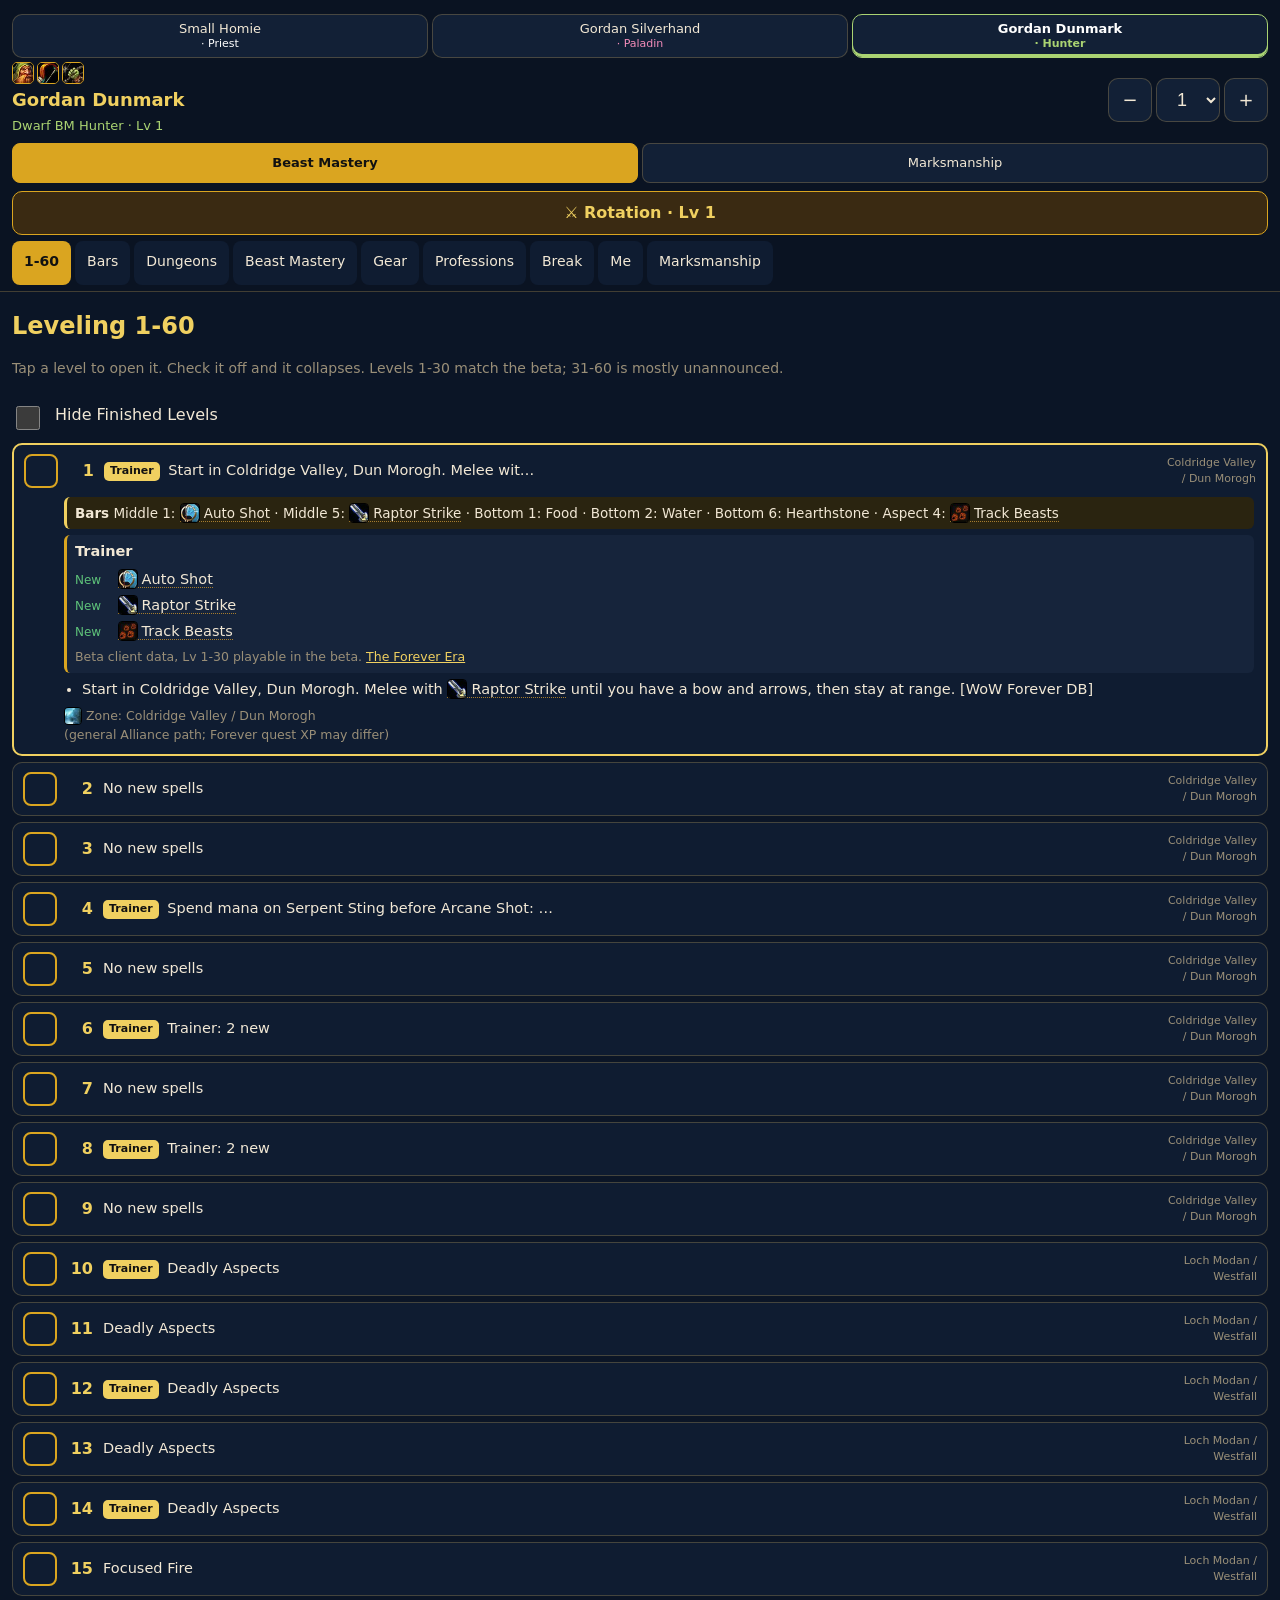
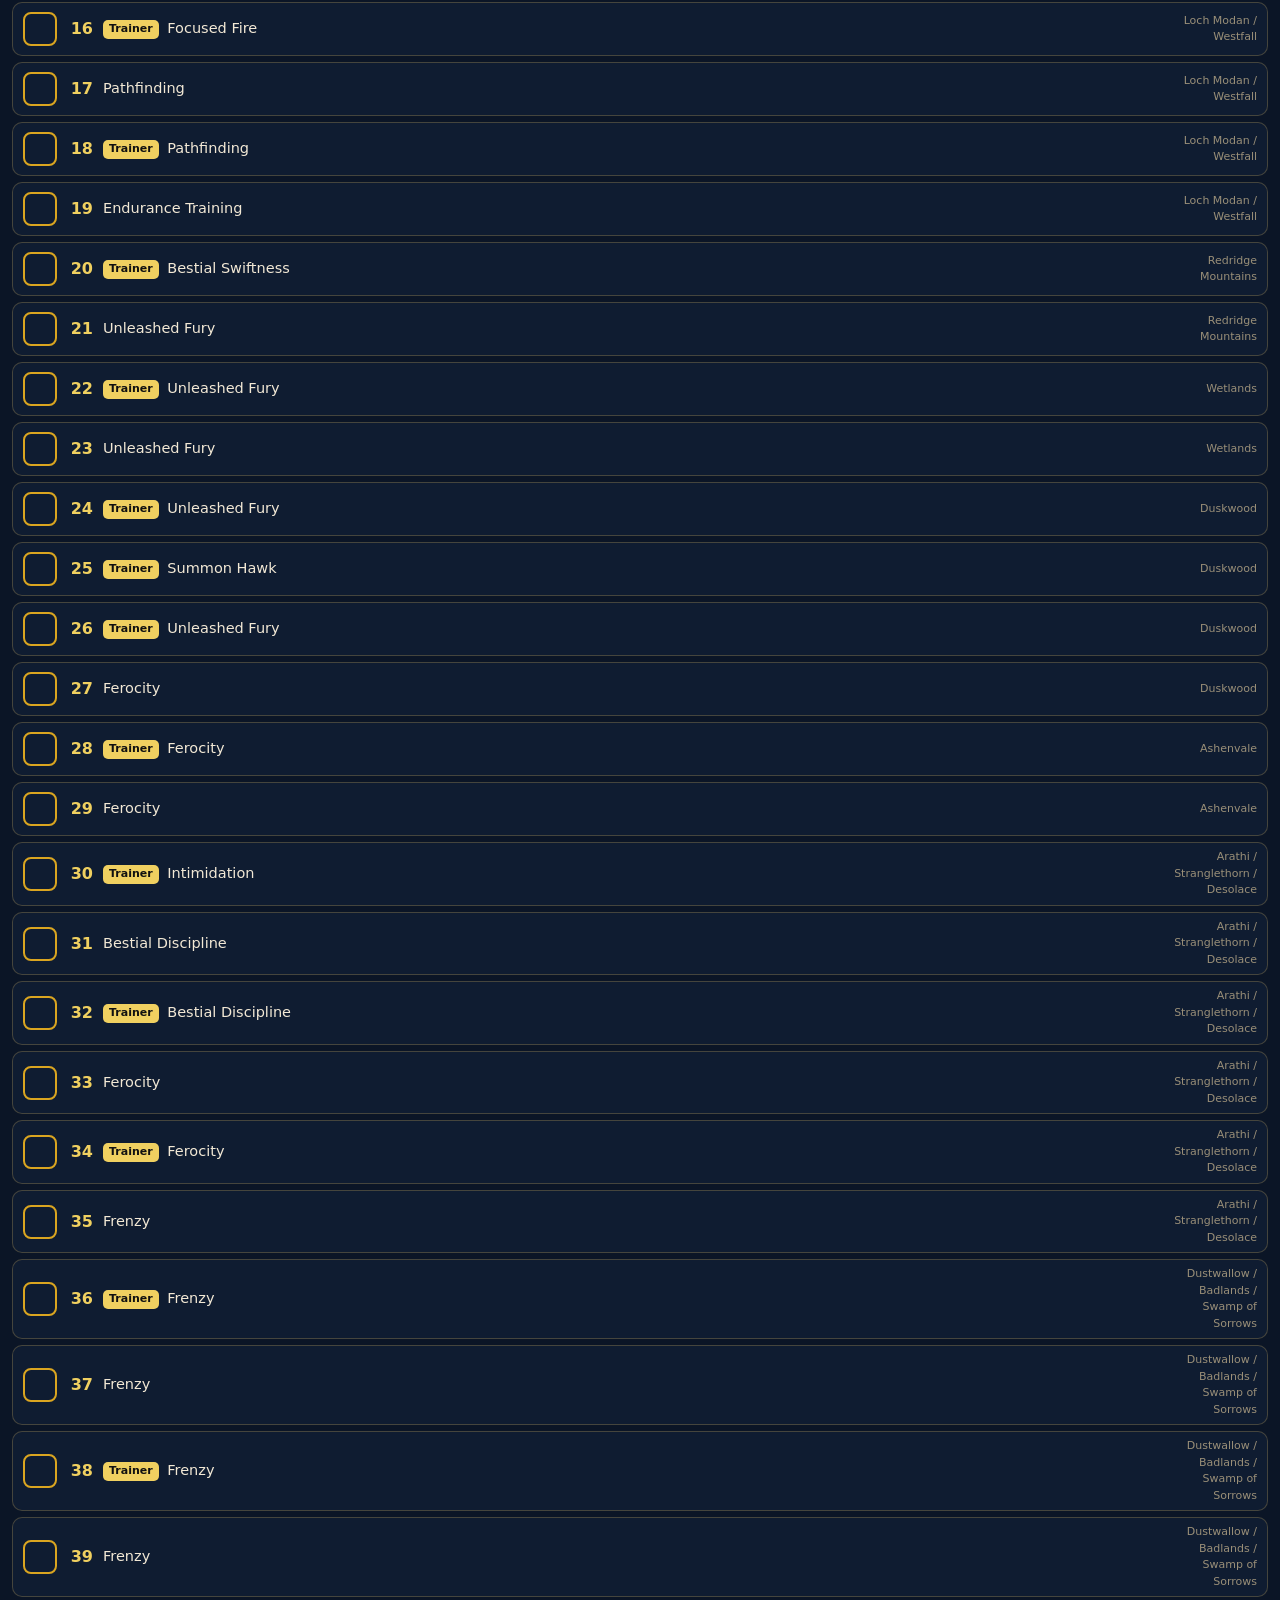
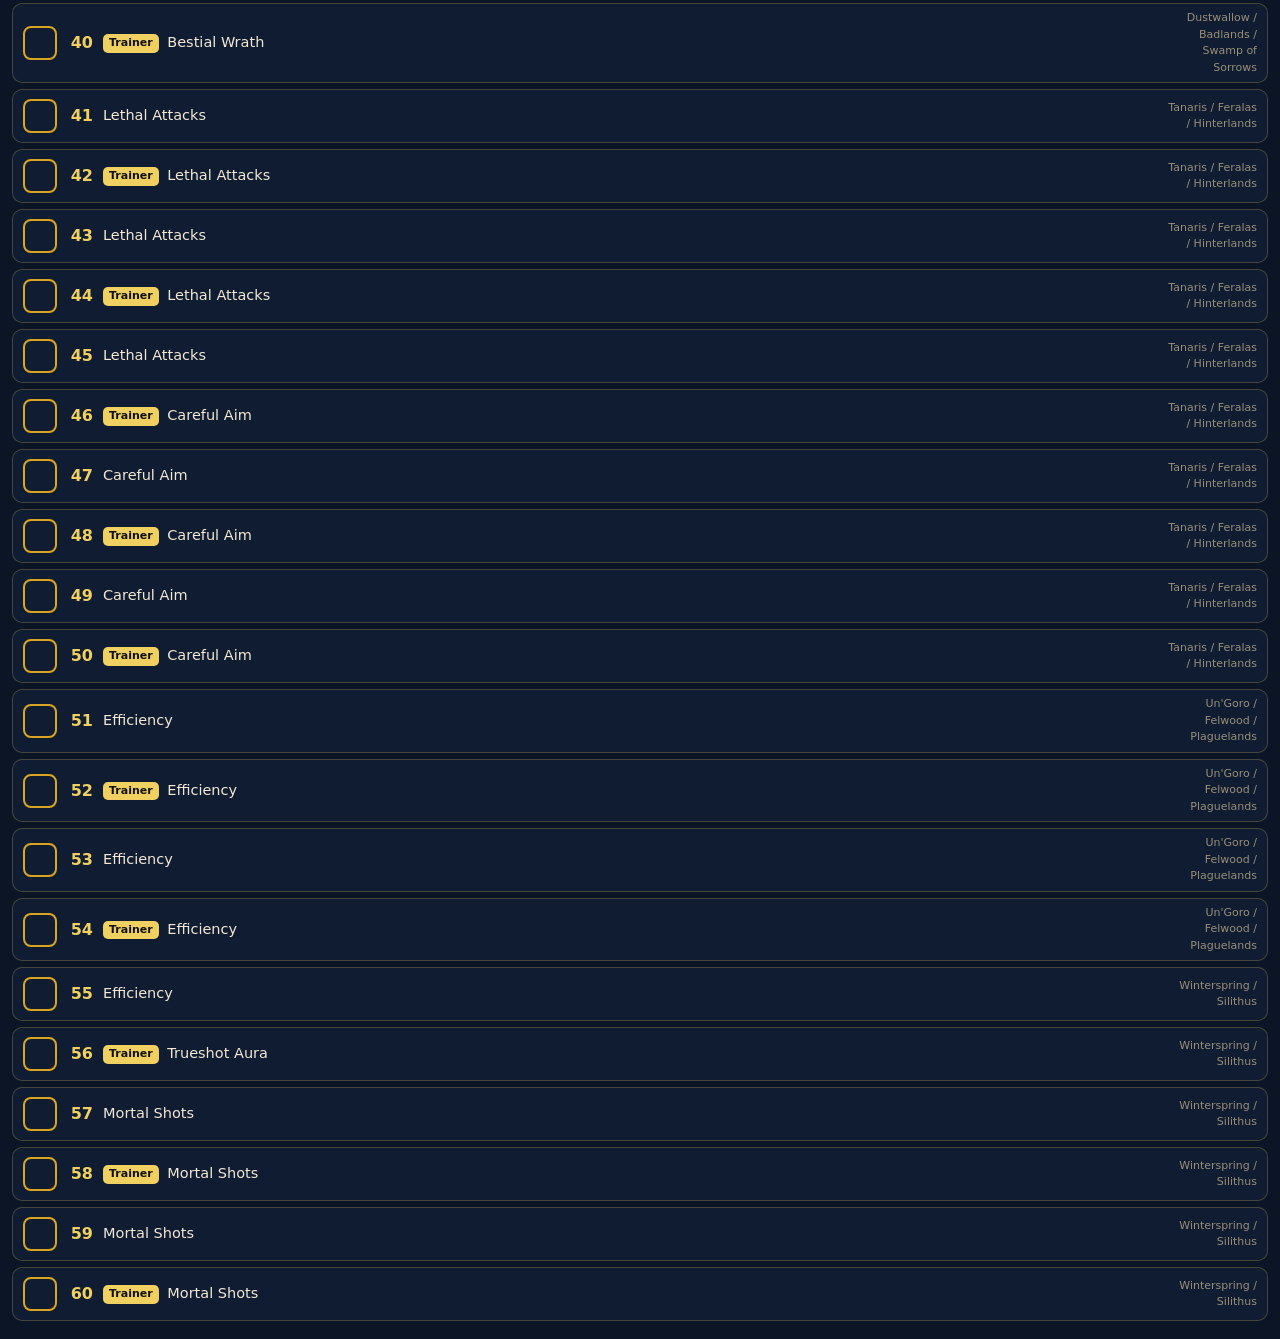
==== hunter/index.html @ 106ad611 "Switcher fits phone width" ====
<!doctype html><html lang="en"><head><meta charset="utf-8">
<meta name="viewport" content="width=device-width,initial-scale=1,viewport-fit=cover">
<title>Gordan Dunmark · BM Hunter</title>
<meta name="theme-color" content="#0b1526">
<meta name="apple-mobile-web-app-capable" content="yes"><meta name="mobile-web-app-capable" content="yes">
<meta name="apple-mobile-web-app-status-bar-style" content="black-translucent">
<meta name="apple-mobile-web-app-title" content="Gordan Dunmark">
<link rel="apple-touch-icon" href="icons/icon-180.png"><link rel="icon" href="icons/icon-192.png">
<link rel="manifest" href="../manifest.webmanifest"><link rel="stylesheet" href="style.css"><style>:root{--accent:#AAD372}</style>
<style>.chsw{display:flex;gap:4px;padding:6px 0 4px;overflow-x:auto}.chsw a{flex:1 1 0;min-width:0;text-align:center;padding:6px 4px;min-height:44px;line-height:1.25;border:1px solid var(--line);border-radius:10px;color:var(--ink);text-decoration:none;font-size:13px;background:var(--panel)}.chsw a small{display:block;font-size:11px;color:var(--c)}.chsw a.on{border-color:var(--c);box-shadow:inset 0 -3px 0 var(--c);color:#fff;font-weight:600}</style></head><body>
<header class="bar">
 <nav class="chsw" aria-label="Character"><a href="../priest/" style="--c:#FFFFFF" class="" onclick="localStorage.setItem('fg:last','priest')">Small Homie<small>· Priest</small></a><a href="../paladin/" style="--c:#F48CBA" class="" onclick="localStorage.setItem('fg:last','paladin')">Gordan Silverhand<small>· Paladin</small></a><a href="../hunter/" style="--c:#AAD372" class="on" onclick="localStorage.setItem('fg:last','hunter')">Gordan Dunmark<small>· Hunter</small></a></nav>
 <div class="bar-top"><div class="who"><span class="crest"><img class="ci1" src="icons/spells/achievement_character_dwarf_male.jpg" alt="" loading="lazy"><img class="ci1" src="icons/spells/classicon_hunter.jpg" alt="" loading="lazy"><img class="ci1" src="icons/spells/ability_hunter_beasttaming.jpg" alt="" loading="lazy"></span><b>Gordan Dunmark</b><span>Dwarf BM Hunter · Lv <span id="curLv">1</span></span></div>
  <div class="lvpick"><button id="lvDown" aria-label="Level down">−</button><select id="lvSel" aria-label="Current level"></select><button id="lvUp" aria-label="Level up">+</button></div></div>
 <div class="wpn" role="group" aria-label="Spec"><button data-w="bm">Beast Mastery</button><button data-w="mm">Marksmanship</button></div>
 <button id="rotBtn" class="rotbtn" aria-expanded="false">⚔ Rotation <span id="rotTag"></span></button>
 <div id="rot" class="rot" hidden></div>
 <nav class="tabs"><a href="#guide">1-60</a><a href="#bars">Bars</a><a href="#dungeons">Dungeons</a><a href="#bm">Beast Mastery</a><a href="#gear">Gear</a><a href="#prof">Professions</a><a href="#back">Break</a><a href="#me">Me</a><a href="#mm">Marksmanship</a></nav>
</header>
<main>
<section id="t-guide" class="tab"><h2>Leveling 1-60</h2>
 <p class="note">Tap a level to open it. Check it off and it collapses. Levels 1-30 match the beta; 31-60 is mostly unannounced.</p>
 <label class="ci inline"><input type="checkbox" id="hideDone"> <span>Hide Finished Levels</span></label>
 <div class="row" data-lv="1" id="lv1">
 <div class="row-head"><button class="chk" aria-label="Mark level 1 done" data-k="lv1"></button>
  <span class="lv">1</span><span class="sum"><span class="tb">Trainer</span> Start in Coldridge Valley, Dun Morogh. Melee wit…</span><span class="zone">Coldridge Valley / Dun Morogh</span></div>
 <div class="row-body"><div class="barch"><b>Bars</b> Middle 1: <a class="sp" href="https://theforeverera.com/en/spells/hunter/auto-shot/" target="_blank" rel="noopener"><img class="ic" src="icons/spells/ability_whirlwind.jpg" alt="" loading="lazy">Auto Shot</a> · Middle 5: <a class="sp" href="https://theforeverera.com/en/spells/hunter/raptor-strike/" target="_blank" rel="noopener"><img class="ic" src="icons/spells/ability_meleedamage.jpg" alt="" loading="lazy">Raptor Strike</a> · Bottom 1: Food · Bottom 2: Water · Bottom 6: Hearthstone · Aspect 4: <a class="sp" href="https://theforeverera.com/en/spells/hunter/track-beasts/" target="_blank" rel="noopener"><img class="ic" src="icons/spells/ability_tracking.jpg" alt="" loading="lazy">Track Beasts</a></div><div class="trn"><b>Trainer</b><ul><li><span class="k new">New</span> <a class="sp" href="https://theforeverera.com/en/spells/hunter/auto-shot/" target="_blank" rel="noopener"><img class="ic" src="icons/spells/ability_whirlwind.jpg" alt="" loading="lazy">Auto Shot</a></li><li><span class="k new">New</span> <a class="sp" href="https://theforeverera.com/en/spells/hunter/raptor-strike/" target="_blank" rel="noopener"><img class="ic" src="icons/spells/ability_meleedamage.jpg" alt="" loading="lazy">Raptor Strike</a></li><li><span class="k new">New</span> <a class="sp" href="https://theforeverera.com/en/spells/hunter/track-beasts/" target="_blank" rel="noopener"><img class="ic" src="icons/spells/ability_tracking.jpg" alt="" loading="lazy">Track Beasts</a></li></ul><span class="src">Beta client data, Lv 1-30 playable in the beta. <a href="https://theforeverera.com/en/spells/hunter/levels/">The Forever Era</a></span></div><ul><li>Start in Coldridge Valley, Dun Morogh. Melee with <a class="sp" href="https://theforeverera.com/en/spells/hunter/raptor-strike/" target="_blank" rel="noopener"><img class="ic" src="icons/spells/ability_meleedamage.jpg" alt="" loading="lazy">Raptor Strike</a> until you have a bow and arrows, then stay at range. [WoW Forever DB]</li></ul><div class="zline"><img class="ic zi" src="icons/spells/achievement_zone_dunmorogh.jpg" alt="" loading="lazy">Zone: Coldridge Valley / Dun Morogh <span class="src">(general Alliance path; Forever quest XP may differ)</span></div></div>
</div><div class="row" data-lv="2" id="lv2">
 <div class="row-head"><button class="chk" aria-label="Mark level 2 done" data-k="lv2"></button>
  <span class="lv">2</span><span class="sum">No new spells</span><span class="zone">Coldridge Valley / Dun Morogh</span></div>
 <div class="row-body"><ul></ul><div class="zline"><img class="ic zi" src="icons/spells/achievement_zone_dunmorogh.jpg" alt="" loading="lazy">Zone: Coldridge Valley / Dun Morogh <span class="src">(general Alliance path; Forever quest XP may differ)</span></div></div>
</div><div class="row" data-lv="3" id="lv3">
 <div class="row-head"><button class="chk" aria-label="Mark level 3 done" data-k="lv3"></button>
  <span class="lv">3</span><span class="sum">No new spells</span><span class="zone">Coldridge Valley / Dun Morogh</span></div>
 <div class="row-body"><ul></ul><div class="zline"><img class="ic zi" src="icons/spells/achievement_zone_dunmorogh.jpg" alt="" loading="lazy">Zone: Coldridge Valley / Dun Morogh <span class="src">(general Alliance path; Forever quest XP may differ)</span></div></div>
</div><div class="row" data-lv="4" id="lv4">
 <div class="row-head"><button class="chk" aria-label="Mark level 4 done" data-k="lv4"></button>
  <span class="lv">4</span><span class="sum"><span class="tb">Trainer</span> Spend mana on Serpent Sting before Arcane Shot: …</span><span class="zone">Coldridge Valley / Dun Morogh</span></div>
 <div class="row-body"><div class="barch"><b>Bars</b> Middle 3: <a class="sp" href="https://theforeverera.com/en/spells/hunter/serpent-sting/" target="_blank" rel="noopener"><img class="ic" src="icons/spells/ability_hunter_quickshot.jpg" alt="" loading="lazy">Serpent Sting</a> · Aspect 1: <a class="sp" href="https://theforeverera.com/en/spells/hunter/aspect-of-the-monkey/" target="_blank" rel="noopener"><img class="ic" src="icons/spells/ability_hunter_aspectofthemonkey.jpg" alt="" loading="lazy">Aspect of the Monkey</a></div><div class="trn"><b>Trainer</b><ul><li><span class="k new">New</span> <a class="sp" href="https://theforeverera.com/en/spells/hunter/aspect-of-the-monkey/" target="_blank" rel="noopener"><img class="ic" src="icons/spells/ability_hunter_aspectofthemonkey.jpg" alt="" loading="lazy">Aspect of the Monkey</a></li><li><span class="k new">New</span> <a class="sp" href="https://theforeverera.com/en/spells/hunter/serpent-sting/" target="_blank" rel="noopener"><img class="ic" src="icons/spells/ability_hunter_quickshot.jpg" alt="" loading="lazy">Serpent Sting</a></li></ul><span class="src">Beta client data, Lv 1-30 playable in the beta. <a href="https://theforeverera.com/en/spells/hunter/levels/">The Forever Era</a></span></div><ul><li>Spend mana on <a class="sp" href="https://theforeverera.com/en/spells/hunter/serpent-sting/" target="_blank" rel="noopener"><img class="ic" src="icons/spells/ability_hunter_quickshot.jpg" alt="" loading="lazy">Serpent Sting</a> before <a class="sp" href="https://theforeverera.com/en/spells/hunter/arcane-shot/" target="_blank" rel="noopener"><img class="ic" src="icons/spells/ability_impalingbolt.jpg" alt="" loading="lazy">Arcane Shot</a>: <a class="sp" href="https://theforeverera.com/en/spells/hunter/auto-shot/" target="_blank" rel="noopener"><img class="ic" src="icons/spells/ability_whirlwind.jpg" alt="" loading="lazy">Auto Shot</a> does most of the work. [WoW Forever DB]</li></ul><div class="zline"><img class="ic zi" src="icons/spells/achievement_zone_dunmorogh.jpg" alt="" loading="lazy">Zone: Coldridge Valley / Dun Morogh <span class="src">(general Alliance path; Forever quest XP may differ)</span></div></div>
</div><div class="row" data-lv="5" id="lv5">
 <div class="row-head"><button class="chk" aria-label="Mark level 5 done" data-k="lv5"></button>
  <span class="lv">5</span><span class="sum">No new spells</span><span class="zone">Coldridge Valley / Dun Morogh</span></div>
 <div class="row-body"><ul></ul><div class="zline"><img class="ic zi" src="icons/spells/achievement_zone_dunmorogh.jpg" alt="" loading="lazy">Zone: Coldridge Valley / Dun Morogh <span class="src">(general Alliance path; Forever quest XP may differ)</span></div></div>
</div><div class="row" data-lv="6" id="lv6">
 <div class="row-head"><button class="chk" aria-label="Mark level 6 done" data-k="lv6"></button>
  <span class="lv">6</span><span class="sum"><span class="tb">Trainer</span> Trainer: 2 new</span><span class="zone">Coldridge Valley / Dun Morogh</span></div>
 <div class="row-body"><div class="barch"><b>Bars</b> Middle 2: Hunter&#x27;s Mark · Middle 4: <a class="sp" href="https://theforeverera.com/en/spells/hunter/arcane-shot/" target="_blank" rel="noopener"><img class="ic" src="icons/spells/ability_impalingbolt.jpg" alt="" loading="lazy">Arcane Shot</a></div><div class="trn"><b>Trainer</b><ul><li><span class="k new">New</span> <a class="sp" href="https://theforeverera.com/en/spells/hunter/arcane-shot/" target="_blank" rel="noopener"><img class="ic" src="icons/spells/ability_impalingbolt.jpg" alt="" loading="lazy">Arcane Shot</a></li><li><span class="k new">New</span> Hunter&#x27;s Mark</li></ul><span class="src">Beta client data, Lv 1-30 playable in the beta. <a href="https://theforeverera.com/en/spells/hunter/levels/">The Forever Era</a></span></div><ul></ul><div class="zline"><img class="ic zi" src="icons/spells/achievement_zone_dunmorogh.jpg" alt="" loading="lazy">Zone: Coldridge Valley / Dun Morogh <span class="src">(general Alliance path; Forever quest XP may differ)</span></div></div>
</div><div class="row" data-lv="7" id="lv7">
 <div class="row-head"><button class="chk" aria-label="Mark level 7 done" data-k="lv7"></button>
  <span class="lv">7</span><span class="sum">No new spells</span><span class="zone">Coldridge Valley / Dun Morogh</span></div>
 <div class="row-body"><ul></ul><div class="zline"><img class="ic zi" src="icons/spells/achievement_zone_dunmorogh.jpg" alt="" loading="lazy">Zone: Coldridge Valley / Dun Morogh <span class="src">(general Alliance path; Forever quest XP may differ)</span></div></div>
</div><div class="row" data-lv="8" id="lv8">
 <div class="row-head"><button class="chk" aria-label="Mark level 8 done" data-k="lv8"></button>
  <span class="lv">8</span><span class="sum"><span class="tb">Trainer</span> Trainer: 2 new</span><span class="zone">Coldridge Valley / Dun Morogh</span></div>
 <div class="row-body"><div class="barch"><b>Bars</b> Top 2: <a class="sp" href="https://theforeverera.com/en/spells/hunter/concussive-shot/" target="_blank" rel="noopener"><img class="ic" src="icons/spells/spell_frost_stun.jpg" alt="" loading="lazy">Concussive Shot</a></div><div class="trn"><b>Trainer</b><ul><li><span class="k new">New</span> <a class="sp" href="https://theforeverera.com/en/spells/hunter/concussive-shot/" target="_blank" rel="noopener"><img class="ic" src="icons/spells/spell_frost_stun.jpg" alt="" loading="lazy">Concussive Shot</a></li><li><span class="k ">R2</span> <a class="sp" href="https://theforeverera.com/en/spells/hunter/raptor-strike/" target="_blank" rel="noopener"><img class="ic" src="icons/spells/ability_meleedamage.jpg" alt="" loading="lazy">Raptor Strike</a></li></ul><span class="src">Beta client data, Lv 1-30 playable in the beta. <a href="https://theforeverera.com/en/spells/hunter/levels/">The Forever Era</a></span></div><ul></ul><div class="zline"><img class="ic zi" src="icons/spells/achievement_zone_dunmorogh.jpg" alt="" loading="lazy">Zone: Coldridge Valley / Dun Morogh <span class="src">(general Alliance path; Forever quest XP may differ)</span></div></div>
</div><div class="row" data-lv="9" id="lv9">
 <div class="row-head"><button class="chk" aria-label="Mark level 9 done" data-k="lv9"></button>
  <span class="lv">9</span><span class="sum">No new spells</span><span class="zone">Coldridge Valley / Dun Morogh</span></div>
 <div class="row-body"><ul></ul><div class="zline"><img class="ic zi" src="icons/spells/achievement_zone_dunmorogh.jpg" alt="" loading="lazy">Zone: Coldridge Valley / Dun Morogh <span class="src">(general Alliance path; Forever quest XP may differ)</span></div></div>
</div><div class="row" data-lv="10" id="lv10">
 <div class="row-head"><button class="chk" aria-label="Mark level 10 done" data-k="lv10"></button>
  <span class="lv">10</span><span class="sum"><span class="tb">Trainer</span> Deadly Aspects</span><span class="zone">Loch Modan / Westfall</span></div>
 <div class="row-body"><div class="barch"><b>Bars</b> Bottom 3: <a class="sp" href="https://theforeverera.com/en/spells/hunter/call-pet/" target="_blank" rel="noopener"><img class="ic" src="icons/spells/ability_hunter_beastcall.jpg" alt="" loading="lazy">Call Pet</a> · Bottom 4: <a class="sp" href="https://theforeverera.com/en/spells/hunter/feed-pet/" target="_blank" rel="noopener"><img class="ic" src="icons/spells/ability_hunter_beasttraining.jpg" alt="" loading="lazy">Feed Pet</a> · Bottom 5: <a class="sp" href="https://theforeverera.com/en/spells/hunter/revive-pet/" target="_blank" rel="noopener"><img class="ic" src="icons/spells/ability_hunter_beastsoothe.jpg" alt="" loading="lazy">Revive Pet</a> · Aspect 1: <a class="sp" href="https://theforeverera.com/en/spells/hunter/aspect-of-the-hawk/" target="_blank" rel="noopener"><img class="ic" src="icons/spells/spell_nature_ravenform.jpg" alt="" loading="lazy">Aspect of the Hawk</a></div><div class="trn"><b>Trainer</b><ul><li><span class="k new">New</span> <a class="sp" href="https://theforeverera.com/en/spells/hunter/aspect-of-the-hawk/" target="_blank" rel="noopener"><img class="ic" src="icons/spells/spell_nature_ravenform.jpg" alt="" loading="lazy">Aspect of the Hawk</a></li><li><span class="k new">New</span> <a class="sp" href="https://theforeverera.com/en/spells/hunter/call-pet/" target="_blank" rel="noopener"><img class="ic" src="icons/spells/ability_hunter_beastcall.jpg" alt="" loading="lazy">Call Pet</a></li><li><span class="k new">New</span> <a class="sp" href="https://theforeverera.com/en/spells/hunter/dismiss-pet/" target="_blank" rel="noopener"><img class="ic" src="icons/spells/spell_nature_spiritwolf.jpg" alt="" loading="lazy">Dismiss Pet</a></li><li><span class="k new">New</span> <a class="sp" href="https://theforeverera.com/en/spells/hunter/feed-pet/" target="_blank" rel="noopener"><img class="ic" src="icons/spells/ability_hunter_beasttraining.jpg" alt="" loading="lazy">Feed Pet</a></li><li><span class="k new">New</span> <a class="sp" href="https://theforeverera.com/en/spells/hunter/revive-pet/" target="_blank" rel="noopener"><img class="ic" src="icons/spells/ability_hunter_beastsoothe.jpg" alt="" loading="lazy">Revive Pet</a></li><li><span class="k new">New</span> <a class="sp" href="https://theforeverera.com/en/spells/hunter/tame-beast/" target="_blank" rel="noopener"><img class="ic" src="icons/spells/ability_hunter_beasttaming.jpg" alt="" loading="lazy">Tame Beast</a></li><li><span class="k new">New</span> <a class="sp" href="https://theforeverera.com/en/spells/hunter/track-humanoids/" target="_blank" rel="noopener"><img class="ic" src="icons/spells/spell_holy_prayerofhealing.jpg" alt="" loading="lazy">Track Humanoids</a></li><li><span class="k ">R2</span> <a class="sp" href="https://theforeverera.com/en/spells/hunter/serpent-sting/" target="_blank" rel="noopener"><img class="ic" src="icons/spells/ability_hunter_quickshot.jpg" alt="" loading="lazy">Serpent Sting</a></li></ul><span class="src">Beta client data, Lv 1-30 playable in the beta. <a href="https://theforeverera.com/en/spells/hunter/levels/">The Forever Era</a></span></div><div class="tal"><b>Deadly Aspects</b> <span class="rank">1/5</span><div class="eff">BM · <a class="sp" href="https://theforeverera.com/en/spells/hunter/aspect-of-the-hawk/" target="_blank" rel="noopener"><img class="ic" src="icons/spells/spell_nature_ravenform.jpg" alt="" loading="lazy">Aspect of the Hawk</a> can proc +30% ranged speed</div><span class="src">WoW Forever DB Beast Mastery leveling order</span></div><ul><li>Taming quest: Grif Wildheart in Kharanos (Large Crag Boar, Snow Leopard, Ice Claw Bear), then Belia Thundergranite in Ironforge. [WoW Forever DB]</li><li>You can only tame beasts at or below your level. Head to Loch Modan; a Loch Modan bear is the easy tank pet. [WoW Forever DB]</li></ul><div class="zline"><img class="ic zi" src="icons/spells/achievement_zone_lochmodan.jpg" alt="" loading="lazy">Zone: Loch Modan / Westfall <span class="src">(general Alliance path; Forever quest XP may differ)</span></div></div>
</div><div class="row" data-lv="11" id="lv11">
 <div class="row-head"><button class="chk" aria-label="Mark level 11 done" data-k="lv11"></button>
  <span class="lv">11</span><span class="sum">Deadly Aspects</span><span class="zone">Loch Modan / Westfall</span></div>
 <div class="row-body"><div class="tal"><b>Deadly Aspects</b> <span class="rank">2/5</span><div class="eff">BM · <a class="sp" href="https://theforeverera.com/en/spells/hunter/aspect-of-the-hawk/" target="_blank" rel="noopener"><img class="ic" src="icons/spells/spell_nature_ravenform.jpg" alt="" loading="lazy">Aspect of the Hawk</a> can proc +30% ranged speed</div><span class="src">WoW Forever DB Beast Mastery leveling order</span></div><ul></ul><div class="zline"><img class="ic zi" src="icons/spells/achievement_zone_lochmodan.jpg" alt="" loading="lazy">Zone: Loch Modan / Westfall <span class="src">(general Alliance path; Forever quest XP may differ)</span></div></div>
</div><div class="row" data-lv="12" id="lv12">
 <div class="row-head"><button class="chk" aria-label="Mark level 12 done" data-k="lv12"></button>
  <span class="lv">12</span><span class="sum"><span class="tb">Trainer</span> Deadly Aspects</span><span class="zone">Loch Modan / Westfall</span></div>
 <div class="row-body"><div class="barch"><b>Bars</b> Top 1: <a class="sp" href="https://theforeverera.com/en/spells/hunter/mend-pet/" target="_blank" rel="noopener"><img class="ic" src="icons/spells/ability_hunter_mendpet.jpg" alt="" loading="lazy">Mend Pet</a> · Top 3: <a class="sp" href="https://theforeverera.com/en/spells/hunter/wing-clip/" target="_blank" rel="noopener"><img class="ic" src="icons/spells/ability_rogue_trip.jpg" alt="" loading="lazy">Wing Clip</a></div><div class="trn"><b>Trainer</b><ul><li><span class="k new">New</span> <a class="sp" href="https://theforeverera.com/en/spells/hunter/distracting-shot/" target="_blank" rel="noopener"><img class="ic" src="icons/spells/spell_arcane_blink.jpg" alt="" loading="lazy">Distracting Shot</a></li><li><span class="k new">New</span> <a class="sp" href="https://theforeverera.com/en/spells/hunter/mend-pet/" target="_blank" rel="noopener"><img class="ic" src="icons/spells/ability_hunter_mendpet.jpg" alt="" loading="lazy">Mend Pet</a></li><li><span class="k new">New</span> <a class="sp" href="https://theforeverera.com/en/spells/hunter/wing-clip/" target="_blank" rel="noopener"><img class="ic" src="icons/spells/ability_rogue_trip.jpg" alt="" loading="lazy">Wing Clip</a></li><li><span class="k ">R2</span> <a class="sp" href="https://theforeverera.com/en/spells/hunter/arcane-shot/" target="_blank" rel="noopener"><img class="ic" src="icons/spells/ability_impalingbolt.jpg" alt="" loading="lazy">Arcane Shot</a></li></ul><span class="src">Beta client data, Lv 1-30 playable in the beta. <a href="https://theforeverera.com/en/spells/hunter/levels/">The Forever Era</a></span></div><div class="tal"><b>Deadly Aspects</b> <span class="rank">3/5</span><div class="eff">BM · <a class="sp" href="https://theforeverera.com/en/spells/hunter/aspect-of-the-hawk/" target="_blank" rel="noopener"><img class="ic" src="icons/spells/spell_nature_ravenform.jpg" alt="" loading="lazy">Aspect of the Hawk</a> can proc +30% ranged speed</div><span class="src">WoW Forever DB Beast Mastery leveling order</span></div><ul></ul><div class="zline"><img class="ic zi" src="icons/spells/achievement_zone_lochmodan.jpg" alt="" loading="lazy">Zone: Loch Modan / Westfall <span class="src">(general Alliance path; Forever quest XP may differ)</span></div></div>
</div><div class="row" data-lv="13" id="lv13">
 <div class="row-head"><button class="chk" aria-label="Mark level 13 done" data-k="lv13"></button>
  <span class="lv">13</span><span class="sum">Deadly Aspects</span><span class="zone">Loch Modan / Westfall</span></div>
 <div class="row-body"><div class="tal"><b>Deadly Aspects</b> <span class="rank">4/5</span><div class="eff">BM · <a class="sp" href="https://theforeverera.com/en/spells/hunter/aspect-of-the-hawk/" target="_blank" rel="noopener"><img class="ic" src="icons/spells/spell_nature_ravenform.jpg" alt="" loading="lazy">Aspect of the Hawk</a> can proc +30% ranged speed</div><span class="src">WoW Forever DB Beast Mastery leveling order</span></div><div class="dline"><b>🏰 Dungeon opens</b> <a href="#dungeons">Hall of Thanes</a> (13-20, new) <span class="src">Icy Veins ranges</span></div><ul><li>Hall of Thanes (new, under Ironforge): Calibrated Blunderbuss (gun) from Old Ironforge Incursion at 16. [WoW Forever DB]</li></ul><div class="zline"><img class="ic zi" src="icons/spells/achievement_zone_lochmodan.jpg" alt="" loading="lazy">Zone: Loch Modan / Westfall <span class="src">(general Alliance path; Forever quest XP may differ)</span></div></div>
</div><div class="row" data-lv="14" id="lv14">
 <div class="row-head"><button class="chk" aria-label="Mark level 14 done" data-k="lv14"></button>
  <span class="lv">14</span><span class="sum"><span class="tb">Trainer</span> Deadly Aspects</span><span class="zone">Loch Modan / Westfall</span></div>
 <div class="row-body"><div class="trn"><b>Trainer</b><ul><li><span class="k new">New</span> <a class="sp" href="https://theforeverera.com/en/spells/hunter/eagle-eye/" target="_blank" rel="noopener"><img class="ic" src="icons/spells/ability_hunter_eagleeye.jpg" alt="" loading="lazy">Eagle Eye</a></li><li><span class="k new">New</span> <a class="sp" href="https://theforeverera.com/en/spells/hunter/eyes-of-the-beast/" target="_blank" rel="noopener"><img class="ic" src="icons/spells/ability_eyeoftheowl.jpg" alt="" loading="lazy">Eyes of the Beast</a></li><li><span class="k new">New</span> <a class="sp" href="https://theforeverera.com/en/spells/hunter/scare-beast/" target="_blank" rel="noopener"><img class="ic" src="icons/spells/ability_druid_cower.jpg" alt="" loading="lazy">Scare Beast</a></li></ul><span class="src">Beta client data, Lv 1-30 playable in the beta. <a href="https://theforeverera.com/en/spells/hunter/levels/">The Forever Era</a></span></div><div class="tal"><b>Deadly Aspects</b> <span class="rank">5/5</span><div class="eff">BM · <a class="sp" href="https://theforeverera.com/en/spells/hunter/aspect-of-the-hawk/" target="_blank" rel="noopener"><img class="ic" src="icons/spells/spell_nature_ravenform.jpg" alt="" loading="lazy">Aspect of the Hawk</a> can proc +30% ranged speed</div><span class="src">WoW Forever DB Beast Mastery leveling order</span></div><ul></ul><div class="zline"><img class="ic zi" src="icons/spells/achievement_zone_lochmodan.jpg" alt="" loading="lazy">Zone: Loch Modan / Westfall <span class="src">(general Alliance path; Forever quest XP may differ)</span></div></div>
</div><div class="row" data-lv="15" id="lv15">
 <div class="row-head"><button class="chk" aria-label="Mark level 15 done" data-k="lv15"></button>
  <span class="lv">15</span><span class="sum">Focused Fire</span><span class="zone">Loch Modan / Westfall</span></div>
 <div class="row-body"><div class="tal"><b>Focused Fire</b> <span class="rank">1/2</span><div class="eff">BM · +2% damage while your pet is out</div><span class="src">WoW Forever DB Beast Mastery leveling order</span></div><div class="dline"><b>🏰 Dungeon opens</b> <a href="#dungeons">Ruins of Lordaeron</a> (15-22, new, Horde-side) · <a href="#dungeons">Wailing Caverns</a> (15-24) <span class="src">Icy Veins ranges</span></div><ul></ul><div class="zline"><img class="ic zi" src="icons/spells/achievement_zone_lochmodan.jpg" alt="" loading="lazy">Zone: Loch Modan / Westfall <span class="src">(general Alliance path; Forever quest XP may differ)</span></div></div>
</div><div class="row" data-lv="16" id="lv16">
 <div class="row-head"><button class="chk" aria-label="Mark level 16 done" data-k="lv16"></button>
  <span class="lv">16</span><span class="sum"><span class="tb">Trainer</span> Focused Fire</span><span class="zone">Loch Modan / Westfall</span></div>
 <div class="row-body"><div class="barch"><b>Bars</b> Aspect 6: <a class="sp" href="https://theforeverera.com/en/spells/hunter/immolation-trap/" target="_blank" rel="noopener"><img class="ic" src="icons/spells/spell_fire_flameshock.jpg" alt="" loading="lazy">Immolation Trap</a></div><div class="trn"><b>Trainer</b><ul><li><span class="k new">New</span> <a class="sp" href="https://theforeverera.com/en/spells/hunter/immolation-trap/" target="_blank" rel="noopener"><img class="ic" src="icons/spells/spell_fire_flameshock.jpg" alt="" loading="lazy">Immolation Trap</a></li><li><span class="k new">New</span> <a class="sp" href="https://theforeverera.com/en/spells/hunter/mongoose-bite/" target="_blank" rel="noopener"><img class="ic" src="icons/spells/ability_hunter_swiftstrike.jpg" alt="" loading="lazy">Mongoose Bite</a></li><li><span class="k ">R3</span> <a class="sp" href="https://theforeverera.com/en/spells/hunter/raptor-strike/" target="_blank" rel="noopener"><img class="ic" src="icons/spells/ability_meleedamage.jpg" alt="" loading="lazy">Raptor Strike</a></li></ul><span class="src">Beta client data, Lv 1-30 playable in the beta. <a href="https://theforeverera.com/en/spells/hunter/levels/">The Forever Era</a></span></div><div class="tal"><b>Focused Fire</b> <span class="rank">2/2</span><div class="eff">BM · +2% damage while your pet is out</div><span class="src">WoW Forever DB Beast Mastery leveling order</span></div><ul></ul><div class="zline"><img class="ic zi" src="icons/spells/achievement_zone_lochmodan.jpg" alt="" loading="lazy">Zone: Loch Modan / Westfall <span class="src">(general Alliance path; Forever quest XP may differ)</span></div></div>
</div><div class="row" data-lv="17" id="lv17">
 <div class="row-head"><button class="chk" aria-label="Mark level 17 done" data-k="lv17"></button>
  <span class="lv">17</span><span class="sum">Pathfinding</span><span class="zone">Loch Modan / Westfall</span></div>
 <div class="row-body"><div class="tal"><b>Pathfinding</b> <span class="rank">1/2</span><div class="eff">BM · faster Cheetah and Pack</div><span class="src">WoW Forever DB Beast Mastery leveling order</span></div><div class="dline"><b>🏰 Dungeon opens</b> <a href="#dungeons">The Deadmines</a> (17-26) <span class="src">Icy Veins ranges</span></div><ul></ul><div class="zline"><img class="ic zi" src="icons/spells/achievement_zone_lochmodan.jpg" alt="" loading="lazy">Zone: Loch Modan / Westfall <span class="src">(general Alliance path; Forever quest XP may differ)</span></div></div>
</div><div class="row" data-lv="18" id="lv18">
 <div class="row-head"><button class="chk" aria-label="Mark level 18 done" data-k="lv18"></button>
  <span class="lv">18</span><span class="sum"><span class="tb">Trainer</span> Pathfinding</span><span class="zone">Loch Modan / Westfall</span></div>
 <div class="row-body"><div class="barch"><b>Bars</b> Middle 6: <a class="sp" href="https://theforeverera.com/en/spells/hunter/multi-shot/" target="_blank" rel="noopener"><img class="ic" src="icons/spells/ability_upgrademoonglaive.jpg" alt="" loading="lazy">Multi-Shot</a></div><div class="trn"><b>Trainer</b><ul><li><span class="k new">New</span> <a class="sp" href="https://theforeverera.com/en/spells/hunter/multi-shot/" target="_blank" rel="noopener"><img class="ic" src="icons/spells/ability_upgrademoonglaive.jpg" alt="" loading="lazy">Multi-Shot</a></li><li><span class="k new">New</span> <a class="sp" href="https://theforeverera.com/en/spells/hunter/track-undead/" target="_blank" rel="noopener"><img class="ic" src="icons/spells/spell_shadow_darksummoning.jpg" alt="" loading="lazy">Track Undead</a></li><li><span class="k ">R3</span> <a class="sp" href="https://theforeverera.com/en/spells/hunter/serpent-sting/" target="_blank" rel="noopener"><img class="ic" src="icons/spells/ability_hunter_quickshot.jpg" alt="" loading="lazy">Serpent Sting</a></li><li><span class="k ">R2</span> <a class="sp" href="https://theforeverera.com/en/spells/hunter/aspect-of-the-hawk/" target="_blank" rel="noopener"><img class="ic" src="icons/spells/spell_nature_ravenform.jpg" alt="" loading="lazy">Aspect of the Hawk</a></li></ul><span class="src">Beta client data, Lv 1-30 playable in the beta. <a href="https://theforeverera.com/en/spells/hunter/levels/">The Forever Era</a></span></div><div class="tal"><b>Pathfinding</b> <span class="rank">2/2</span><div class="eff">BM · faster Cheetah and Pack</div><span class="src">WoW Forever DB Beast Mastery leveling order</span></div><ul></ul><div class="zline"><img class="ic zi" src="icons/spells/achievement_zone_lochmodan.jpg" alt="" loading="lazy">Zone: Loch Modan / Westfall <span class="src">(general Alliance path; Forever quest XP may differ)</span></div></div>
</div><div class="row" data-lv="19" id="lv19">
 <div class="row-head"><button class="chk" aria-label="Mark level 19 done" data-k="lv19"></button>
  <span class="lv">19</span><span class="sum">Endurance Training</span><span class="zone">Loch Modan / Westfall</span></div>
 <div class="row-body"><div class="tal"><b>Endurance Training</b> <span class="rank">1/5</span><div class="eff">BM · +pet Health and Armor</div><span class="src">WoW Forever DB Beast Mastery leveling order</span></div><ul></ul><div class="zline"><img class="ic zi" src="icons/spells/achievement_zone_lochmodan.jpg" alt="" loading="lazy">Zone: Loch Modan / Westfall <span class="src">(general Alliance path; Forever quest XP may differ)</span></div></div>
</div><div class="row" data-lv="20" id="lv20">
 <div class="row-head"><button class="chk" aria-label="Mark level 20 done" data-k="lv20"></button>
  <span class="lv">20</span><span class="sum"><span class="tb">Trainer</span> Bestial Swiftness</span><span class="zone">Redridge Mountains</span></div>
 <div class="row-body"><div class="barch"><b>Bars</b> Top 4: <a class="sp" href="https://theforeverera.com/en/spells/hunter/disengage/" target="_blank" rel="noopener"><img class="ic" src="icons/spells/ability_rogue_feint.jpg" alt="" loading="lazy">Disengage</a> · Top 6: <a class="sp" href="https://theforeverera.com/en/spells/hunter/freezing-trap/" target="_blank" rel="noopener"><img class="ic" src="icons/spells/spell_frost_chainsofice.jpg" alt="" loading="lazy">Freezing Trap</a> · Middle 5: <a class="sp" href="https://theforeverera.com/en/spells/hunter/aimed-shot/" target="_blank" rel="noopener"><img class="ic" src="icons/spells/inv_spear_07.jpg" alt="" loading="lazy">Aimed Shot</a> · Aspect 2: <a class="sp" href="https://theforeverera.com/en/spells/hunter/aspect-of-the-cheetah/" target="_blank" rel="noopener"><img class="ic" src="icons/spells/ability_mount_jungletiger.jpg" alt="" loading="lazy">Aspect of the Cheetah</a></div><div class="trn"><b>Trainer</b><ul><li><span class="k new">New</span> <a class="sp" href="https://theforeverera.com/en/spells/hunter/aimed-shot/" target="_blank" rel="noopener"><img class="ic" src="icons/spells/inv_spear_07.jpg" alt="" loading="lazy">Aimed Shot</a></li><li><span class="k new">New</span> <a class="sp" href="https://theforeverera.com/en/spells/hunter/aspect-of-the-cheetah/" target="_blank" rel="noopener"><img class="ic" src="icons/spells/ability_mount_jungletiger.jpg" alt="" loading="lazy">Aspect of the Cheetah</a></li><li><span class="k new">New</span> <a class="sp" href="https://theforeverera.com/en/spells/hunter/disengage/" target="_blank" rel="noopener"><img class="ic" src="icons/spells/ability_rogue_feint.jpg" alt="" loading="lazy">Disengage</a></li><li><span class="k new">New</span> <a class="sp" href="https://theforeverera.com/en/spells/hunter/freezing-trap/" target="_blank" rel="noopener"><img class="ic" src="icons/spells/spell_frost_chainsofice.jpg" alt="" loading="lazy">Freezing Trap</a></li><li><span class="k new">New</span> <a class="sp" href="https://theforeverera.com/en/spells/hunter/deterrence/" target="_blank" rel="noopener"><img class="ic" src="icons/spells/ability_whirlwind.jpg" alt="" loading="lazy">Deterrence</a> <span class="tg tl">Talent Spell</span></li><li><span class="k ">R3</span> <a class="sp" href="https://theforeverera.com/en/spells/hunter/arcane-shot/" target="_blank" rel="noopener"><img class="ic" src="icons/spells/ability_impalingbolt.jpg" alt="" loading="lazy">Arcane Shot</a></li><li><span class="k ">R2</span> <a class="sp" href="https://theforeverera.com/en/spells/hunter/distracting-shot/" target="_blank" rel="noopener"><img class="ic" src="icons/spells/spell_arcane_blink.jpg" alt="" loading="lazy">Distracting Shot</a></li><li><span class="k ">R2</span> <a class="sp" href="https://theforeverera.com/en/spells/hunter/mend-pet/" target="_blank" rel="noopener"><img class="ic" src="icons/spells/ability_hunter_mendpet.jpg" alt="" loading="lazy">Mend Pet</a></li></ul><span class="src">Beta client data, Lv 1-30 playable in the beta. <a href="https://theforeverera.com/en/spells/hunter/levels/">The Forever Era</a></span></div><div class="tal"><b>Bestial Swiftness</b> <span class="rank">1/1</span><div class="eff">BM · +30% pet run speed (gate to <a class="sp" href="https://theforeverera.com/en/spells/hunter/intimidation/" target="_blank" rel="noopener"><img class="ic" src="icons/spells/ability_devour.jpg" alt="" loading="lazy">Intimidation</a>)</div><span class="src">WoW Forever DB Beast Mastery leveling order</span></div><div class="dline"><b>🏰 Dungeon opens</b> <a href="#dungeons">Shadowfang Keep</a> (20-30) <span class="src">Icy Veins ranges</span></div><ul><li><a class="sp" href="https://theforeverera.com/en/spells/hunter/aimed-shot/" target="_blank" rel="noopener"><img class="ic" src="icons/spells/inv_spear_07.jpg" alt="" loading="lazy">Aimed Shot</a>, <a class="sp" href="https://theforeverera.com/en/spells/hunter/freezing-trap/" target="_blank" rel="noopener"><img class="ic" src="icons/spells/spell_frost_chainsofice.jpg" alt="" loading="lazy">Freezing Trap</a>, <a class="sp" href="https://theforeverera.com/en/spells/hunter/disengage/" target="_blank" rel="noopener"><img class="ic" src="icons/spells/ability_rogue_feint.jpg" alt="" loading="lazy">Disengage</a>, <a class="sp" href="https://theforeverera.com/en/spells/hunter/aspect-of-the-cheetah/" target="_blank" rel="noopener"><img class="ic" src="icons/spells/ability_mount_jungletiger.jpg" alt="" loading="lazy">Aspect of the Cheetah</a>. No mount until 40, so Cheetah out of combat. [WoW Forever DB]</li><li>Vyrin&#x27;s Revenge: Hunting Quiver or Ammo Sack (+10% ranged attack speed). [WoW Forever DB]</li><li>Route: Redridge, then Wetlands, Duskwood and Ashenvale. [WoW Forever DB]</li></ul><div class="zline"><img class="ic zi" src="icons/spells/achievement_zone_redridgemountains.jpg" alt="" loading="lazy">Zone: Redridge Mountains <span class="src">(general Alliance path; Forever quest XP may differ)</span></div></div>
</div><div class="row" data-lv="21" id="lv21">
 <div class="row-head"><button class="chk" aria-label="Mark level 21 done" data-k="lv21"></button>
  <span class="lv">21</span><span class="sum">Unleashed Fury</span><span class="zone">Redridge Mountains</span></div>
 <div class="row-body"><div class="tal"><b>Unleashed Fury</b> <span class="rank">1/5</span><div class="eff">BM · more pet and hawk damage</div><span class="src">WoW Forever DB Beast Mastery leveling order</span></div><ul></ul><div class="zline"><img class="ic zi" src="icons/spells/achievement_zone_redridgemountains.jpg" alt="" loading="lazy">Zone: Redridge Mountains <span class="src">(general Alliance path; Forever quest XP may differ)</span></div></div>
</div><div class="row" data-lv="22" id="lv22">
 <div class="row-head"><button class="chk" aria-label="Mark level 22 done" data-k="lv22"></button>
  <span class="lv">22</span><span class="sum"><span class="tb">Trainer</span> Unleashed Fury</span><span class="zone">Wetlands</span></div>
 <div class="row-body"><div class="trn"><b>Trainer</b><ul><li><span class="k new">New</span> <a class="sp" href="https://theforeverera.com/en/spells/hunter/scorpid-sting/" target="_blank" rel="noopener"><img class="ic" src="icons/spells/ability_hunter_criticalshot.jpg" alt="" loading="lazy">Scorpid Sting</a></li><li><span class="k ">R2</span> Hunter&#x27;s Mark</li></ul><span class="src">Beta client data, Lv 1-30 playable in the beta. <a href="https://theforeverera.com/en/spells/hunter/levels/">The Forever Era</a></span></div><div class="tal"><b>Unleashed Fury</b> <span class="rank">2/5</span><div class="eff">BM · more pet and hawk damage</div><span class="src">WoW Forever DB Beast Mastery leveling order</span></div><ul></ul><div class="zline"><img class="ic zi" src="icons/spells/achievement_zone_wetlands_01.jpg" alt="" loading="lazy">Zone: Wetlands <span class="src">(general Alliance path; Forever quest XP may differ)</span></div></div>
</div><div class="row" data-lv="23" id="lv23">
 <div class="row-head"><button class="chk" aria-label="Mark level 23 done" data-k="lv23"></button>
  <span class="lv">23</span><span class="sum">Unleashed Fury</span><span class="zone">Wetlands</span></div>
 <div class="row-body"><div class="tal"><b>Unleashed Fury</b> <span class="rank">3/5</span><div class="eff">BM · more pet and hawk damage</div><span class="src">WoW Forever DB Beast Mastery leveling order</span></div><ul></ul><div class="zline"><img class="ic zi" src="icons/spells/achievement_zone_wetlands_01.jpg" alt="" loading="lazy">Zone: Wetlands <span class="src">(general Alliance path; Forever quest XP may differ)</span></div></div>
</div><div class="row" data-lv="24" id="lv24">
 <div class="row-head"><button class="chk" aria-label="Mark level 24 done" data-k="lv24"></button>
  <span class="lv">24</span><span class="sum"><span class="tb">Trainer</span> Unleashed Fury</span><span class="zone">Duskwood</span></div>
 <div class="row-body"><div class="trn"><b>Trainer</b><ul><li><span class="k new">New</span> <a class="sp" href="https://theforeverera.com/en/spells/hunter/beast-lore/" target="_blank" rel="noopener"><img class="ic" src="icons/spells/ability_physical_taunt.jpg" alt="" loading="lazy">Beast Lore</a></li><li><span class="k new">New</span> <a class="sp" href="https://theforeverera.com/en/spells/hunter/track-hidden/" target="_blank" rel="noopener"><img class="ic" src="icons/spells/ability_stealth.jpg" alt="" loading="lazy">Track Hidden</a></li><li><span class="k ">R4</span> <a class="sp" href="https://theforeverera.com/en/spells/hunter/raptor-strike/" target="_blank" rel="noopener"><img class="ic" src="icons/spells/ability_meleedamage.jpg" alt="" loading="lazy">Raptor Strike</a></li></ul><span class="src">Beta client data, Lv 1-30 playable in the beta. <a href="https://theforeverera.com/en/spells/hunter/levels/">The Forever Era</a></span></div><div class="tal"><b>Unleashed Fury</b> <span class="rank">4/5</span><div class="eff">BM · more pet and hawk damage</div><span class="src">WoW Forever DB Beast Mastery leveling order</span></div><div class="dline"><b>🏰 Dungeon opens</b> <a href="#dungeons">Blackfathom Deeps</a> (24-32) · <a href="#dungeons">Stormwind Stockades</a> (24-32) <span class="src">Icy Veins ranges</span></div><ul></ul><div class="zline"><img class="ic zi" src="icons/spells/achievement_zone_duskwood.jpg" alt="" loading="lazy">Zone: Duskwood <span class="src">(general Alliance path; Forever quest XP may differ)</span></div></div>
</div><div class="row" data-lv="25" id="lv25">
 <div class="row-head"><button class="chk" aria-label="Mark level 25 done" data-k="lv25"></button>
  <span class="lv">25</span><span class="sum"><span class="tb">Trainer</span> Summon Hawk</span><span class="zone">Duskwood</span></div>
 <div class="row-body"><div class="barch"><b>Bars</b> Middle 4: <a class="sp" href="https://theforeverera.com/en/spells/hunter/summon-hawk/" target="_blank" rel="noopener"><img class="ic" src="icons/spells/ability_hunter_animalhandler.jpg" alt="" loading="lazy">Summon Hawk</a></div><div class="trn"><b>Trainer</b><ul><li><span class="k new">New</span> <a class="sp" href="https://theforeverera.com/en/spells/hunter/counterattack/" target="_blank" rel="noopener"><img class="ic" src="icons/spells/ability_warrior_challange.jpg" alt="" loading="lazy">Counterattack</a> <span class="tg tl">Talent Spell</span></li><li><span class="k new">New</span> <a class="sp" href="https://theforeverera.com/en/spells/hunter/summon-hawk/" target="_blank" rel="noopener"><img class="ic" src="icons/spells/ability_hunter_animalhandler.jpg" alt="" loading="lazy">Summon Hawk</a> <span class="tg fv">New in Forever</span> <span class="tg tl">Talent Spell</span></li><li><span class="k new">New</span> <a class="sp" href="https://theforeverera.com/en/spells/hunter/trueshot-aura/" target="_blank" rel="noopener"><img class="ic" src="icons/spells/ability_trueshot.jpg" alt="" loading="lazy">Trueshot Aura</a> <span class="tg tl">Talent Spell</span></li></ul><span class="src">Beta client data, Lv 1-30 playable in the beta. <a href="https://theforeverera.com/en/spells/hunter/levels/">The Forever Era</a></span></div><div class="tal"><b><a class="sp" href="https://theforeverera.com/en/spells/hunter/summon-hawk/" target="_blank" rel="noopener"><img class="ic" src="icons/spells/ability_hunter_animalhandler.jpg" alt="" loading="lazy">Summon Hawk</a></b> <span class="rank">1/1</span><div class="eff">BM · hawk attacks your target for 18 sec</div><span class="src">WoW Forever DB Beast Mastery leveling order</span></div><ul><li><a class="sp" href="https://theforeverera.com/en/spells/hunter/summon-hawk/" target="_blank" rel="noopener"><img class="ic" src="icons/spells/ability_hunter_animalhandler.jpg" alt="" loading="lazy">Summon Hawk</a> (16th BM point). Keep two hawks up; it shares a cooldown with <a class="sp" href="https://theforeverera.com/en/spells/hunter/arcane-shot/" target="_blank" rel="noopener"><img class="ic" src="icons/spells/ability_impalingbolt.jpg" alt="" loading="lazy">Arcane Shot</a>. [WoW Forever DB]</li></ul><div class="zline"><img class="ic zi" src="icons/spells/achievement_zone_duskwood.jpg" alt="" loading="lazy">Zone: Duskwood <span class="src">(general Alliance path; Forever quest XP may differ)</span></div></div>
</div><div class="row" data-lv="26" id="lv26">
 <div class="row-head"><button class="chk" aria-label="Mark level 26 done" data-k="lv26"></button>
  <span class="lv">26</span><span class="sum"><span class="tb">Trainer</span> Unleashed Fury</span><span class="zone">Duskwood</span></div>
 <div class="row-body"><div class="barch"><b>Bars</b> Middle 7: <a class="sp" href="https://theforeverera.com/en/spells/hunter/rapid-fire/" target="_blank" rel="noopener"><img class="ic" src="icons/spells/ability_hunter_runningshot.jpg" alt="" loading="lazy">Rapid Fire</a></div><div class="trn"><b>Trainer</b><ul><li><span class="k new">New</span> <a class="sp" href="https://theforeverera.com/en/spells/hunter/rapid-fire/" target="_blank" rel="noopener"><img class="ic" src="icons/spells/ability_hunter_runningshot.jpg" alt="" loading="lazy">Rapid Fire</a></li><li><span class="k new">New</span> <a class="sp" href="https://theforeverera.com/en/spells/hunter/track-elementals/" target="_blank" rel="noopener"><img class="ic" src="icons/spells/spell_frost_summonwaterelemental.jpg" alt="" loading="lazy">Track Elementals</a></li><li><span class="k ">R4</span> <a class="sp" href="https://theforeverera.com/en/spells/hunter/serpent-sting/" target="_blank" rel="noopener"><img class="ic" src="icons/spells/ability_hunter_quickshot.jpg" alt="" loading="lazy">Serpent Sting</a></li><li><span class="k ">R2</span> <a class="sp" href="https://theforeverera.com/en/spells/hunter/immolation-trap/" target="_blank" rel="noopener"><img class="ic" src="icons/spells/spell_fire_flameshock.jpg" alt="" loading="lazy">Immolation Trap</a></li></ul><span class="src">Beta client data, Lv 1-30 playable in the beta. <a href="https://theforeverera.com/en/spells/hunter/levels/">The Forever Era</a></span></div><div class="tal"><b>Unleashed Fury</b> <span class="rank">5/5</span><div class="eff">BM · more pet and hawk damage</div><span class="src">WoW Forever DB Beast Mastery leveling order</span></div><div class="dline"><b>🏰 Dungeon opens</b> <a href="#dungeons">Excavation Site: Wetlands</a> (26-33, new) <span class="src">Icy Veins ranges</span></div><ul></ul><div class="zline"><img class="ic zi" src="icons/spells/achievement_zone_duskwood.jpg" alt="" loading="lazy">Zone: Duskwood <span class="src">(general Alliance path; Forever quest XP may differ)</span></div></div>
</div><div class="row" data-lv="27" id="lv27">
 <div class="row-head"><button class="chk" aria-label="Mark level 27 done" data-k="lv27"></button>
  <span class="lv">27</span><span class="sum">Ferocity</span><span class="zone">Duskwood</span></div>
 <div class="row-body"><div class="tal"><b>Ferocity</b> <span class="rank">1/5</span><div class="eff">BM · more pet and hawk crit</div><span class="src">WoW Forever DB Beast Mastery leveling order</span></div><ul></ul><div class="zline"><img class="ic zi" src="icons/spells/achievement_zone_duskwood.jpg" alt="" loading="lazy">Zone: Duskwood <span class="src">(general Alliance path; Forever quest XP may differ)</span></div></div>
</div><div class="row" data-lv="28" id="lv28">
 <div class="row-head"><button class="chk" aria-label="Mark level 28 done" data-k="lv28"></button>
  <span class="lv">28</span><span class="sum"><span class="tb">Trainer</span> Ferocity</span><span class="zone">Ashenvale</span></div>
 <div class="row-body"><div class="barch"><b>Bars</b> Aspect 6: <a class="sp" href="https://theforeverera.com/en/spells/hunter/frost-trap/" target="_blank" rel="noopener"><img class="ic" src="icons/spells/spell_frost_freezingbreath.jpg" alt="" loading="lazy">Frost Trap</a></div><div class="trn"><b>Trainer</b><ul><li><span class="k new">New</span> <a class="sp" href="https://theforeverera.com/en/spells/hunter/frost-trap/" target="_blank" rel="noopener"><img class="ic" src="icons/spells/spell_frost_freezingbreath.jpg" alt="" loading="lazy">Frost Trap</a></li><li><span class="k ">R4</span> <a class="sp" href="https://theforeverera.com/en/spells/hunter/arcane-shot/" target="_blank" rel="noopener"><img class="ic" src="icons/spells/ability_impalingbolt.jpg" alt="" loading="lazy">Arcane Shot</a></li><li><span class="k ">R3</span> <a class="sp" href="https://theforeverera.com/en/spells/hunter/aspect-of-the-hawk/" target="_blank" rel="noopener"><img class="ic" src="icons/spells/spell_nature_ravenform.jpg" alt="" loading="lazy">Aspect of the Hawk</a></li><li><span class="k ">R3</span> <a class="sp" href="https://theforeverera.com/en/spells/hunter/mend-pet/" target="_blank" rel="noopener"><img class="ic" src="icons/spells/ability_hunter_mendpet.jpg" alt="" loading="lazy">Mend Pet</a></li><li><span class="k ">R2</span> <a class="sp" href="https://theforeverera.com/en/spells/hunter/aimed-shot/" target="_blank" rel="noopener"><img class="ic" src="icons/spells/inv_spear_07.jpg" alt="" loading="lazy">Aimed Shot</a></li></ul><span class="src">Beta client data, Lv 1-30 playable in the beta. <a href="https://theforeverera.com/en/spells/hunter/levels/">The Forever Era</a></span></div><div class="tal"><b>Ferocity</b> <span class="rank">2/5</span><div class="eff">BM · more pet and hawk crit</div><span class="src">WoW Forever DB Beast Mastery leveling order</span></div><div class="dline"><b>🏰 Dungeon opens</b> <a href="#dungeons">City of Dalaran</a> (28-35, new) <span class="src">Icy Veins ranges</span></div><ul></ul><div class="zline"><img class="ic zi" src="icons/spells/achievement_zone_ashenvale_01.jpg" alt="" loading="lazy">Zone: Ashenvale <span class="src">(general Alliance path; Forever quest XP may differ)</span></div></div>
</div><div class="row" data-lv="29" id="lv29">
 <div class="row-head"><button class="chk" aria-label="Mark level 29 done" data-k="lv29"></button>
  <span class="lv">29</span><span class="sum">Ferocity</span><span class="zone">Ashenvale</span></div>
 <div class="row-body"><div class="tal"><b>Ferocity</b> <span class="rank">3/5</span><div class="eff">BM · more pet and hawk crit</div><span class="src">WoW Forever DB Beast Mastery leveling order</span></div><div class="dline"><b>🏰 Dungeon opens</b> <a href="#dungeons">Gnomeregan</a> (29-38) · <a href="#dungeons">Razorfen Kraul</a> (29-38) <span class="src">Icy Veins ranges</span></div><ul></ul><div class="zline"><img class="ic zi" src="icons/spells/achievement_zone_ashenvale_01.jpg" alt="" loading="lazy">Zone: Ashenvale <span class="src">(general Alliance path; Forever quest XP may differ)</span></div></div>
</div><div class="row" data-lv="30" id="lv30">
 <div class="row-head"><button class="chk" aria-label="Mark level 30 done" data-k="lv30"></button>
  <span class="lv">30</span><span class="sum"><span class="tb">Trainer</span> Intimidation</span><span class="zone">Arathi / Stranglethorn / Desolace</span></div>
 <div class="row-body"><div class="barch"><b>Bars</b> Top 5: <a class="sp" href="https://theforeverera.com/en/spells/hunter/feign-death/" target="_blank" rel="noopener"><img class="ic" src="icons/spells/ability_rogue_feigndeath.jpg" alt="" loading="lazy">Feign Death</a> · Top 7: <a class="sp" href="https://theforeverera.com/en/spells/hunter/intimidation/" target="_blank" rel="noopener"><img class="ic" src="icons/spells/ability_devour.jpg" alt="" loading="lazy">Intimidation</a></div><div class="trn"><b>Trainer</b><ul><li><span class="k new">New</span> <a class="sp" href="https://theforeverera.com/en/spells/hunter/aspect-of-the-beast/" target="_blank" rel="noopener"><img class="ic" src="icons/spells/ability_mount_pinktiger.jpg" alt="" loading="lazy">Aspect of the Beast</a></li><li><span class="k new">New</span> <a class="sp" href="https://theforeverera.com/en/spells/hunter/feign-death/" target="_blank" rel="noopener"><img class="ic" src="icons/spells/ability_rogue_feigndeath.jpg" alt="" loading="lazy">Feign Death</a></li><li><span class="k new">New</span> <a class="sp" href="https://theforeverera.com/en/spells/hunter/lacerate/" target="_blank" rel="noopener"><img class="ic" src="icons/spells/ability_gouge.jpg" alt="" loading="lazy">Lacerate</a> <span class="tg fv">New in Forever</span></li><li><span class="k new">New</span> <a class="sp" href="https://theforeverera.com/en/spells/hunter/intimidation/" target="_blank" rel="noopener"><img class="ic" src="icons/spells/ability_devour.jpg" alt="" loading="lazy">Intimidation</a> <span class="tg tl">Talent Spell</span></li><li><span class="k new">New</span> <a class="sp" href="https://theforeverera.com/en/spells/hunter/scatter-shot/" target="_blank" rel="noopener"><img class="ic" src="icons/spells/ability_golemstormbolt.jpg" alt="" loading="lazy">Scatter Shot</a> <span class="tg tl">Talent Spell</span></li><li><span class="k new">New</span> <a class="sp" href="https://theforeverera.com/en/spells/hunter/strider-kick/" target="_blank" rel="noopener"><img class="ic" src="icons/spells/ability_hunter_pet_tallstrider.jpg" alt="" loading="lazy">Strider Kick</a> <span class="tg fv">New in Forever</span> <span class="tg tl">Talent Spell</span></li><li><span class="k ">R3</span> <a class="sp" href="https://theforeverera.com/en/spells/hunter/distracting-shot/" target="_blank" rel="noopener"><img class="ic" src="icons/spells/spell_arcane_blink.jpg" alt="" loading="lazy">Distracting Shot</a></li><li><span class="k ">R2</span> <a class="sp" href="https://theforeverera.com/en/spells/hunter/scare-beast/" target="_blank" rel="noopener"><img class="ic" src="icons/spells/ability_druid_cower.jpg" alt="" loading="lazy">Scare Beast</a></li><li><span class="k ">R2</span> <a class="sp" href="https://theforeverera.com/en/spells/hunter/mongoose-bite/" target="_blank" rel="noopener"><img class="ic" src="icons/spells/ability_hunter_swiftstrike.jpg" alt="" loading="lazy">Mongoose Bite</a></li><li><span class="k ">R2</span> <a class="sp" href="https://theforeverera.com/en/spells/hunter/counterattack/" target="_blank" rel="noopener"><img class="ic" src="icons/spells/ability_warrior_challange.jpg" alt="" loading="lazy">Counterattack</a> <span class="tg tl">Needs Talent</span></li></ul><span class="src">Beta client data, Lv 1-30 playable in the beta. <a href="https://theforeverera.com/en/spells/hunter/levels/">The Forever Era</a></span></div><div class="tal"><b><a class="sp" href="https://theforeverera.com/en/spells/hunter/intimidation/" target="_blank" rel="noopener"><img class="ic" src="icons/spells/ability_devour.jpg" alt="" loading="lazy">Intimidation</a></b> <span class="rank">1/1</span><div class="eff">BM · pet stuns for 3 sec, high threat</div><span class="src">WoW Forever DB Beast Mastery leveling order</span></div><div class="dline"><b>🏰 Dungeon opens</b> <a href="#dungeons">Scarlet Monastery: Graveyard</a> (30-38) <span class="src">Icy Veins ranges</span></div><ul><li>Beta cap. <a class="sp" href="https://theforeverera.com/en/spells/hunter/feign-death/" target="_blank" rel="noopener"><img class="ic" src="icons/spells/ability_rogue_feigndeath.jpg" alt="" loading="lazy">Feign Death</a> and <a class="sp" href="https://theforeverera.com/en/spells/hunter/intimidation/" target="_blank" rel="noopener"><img class="ic" src="icons/spells/ability_devour.jpg" alt="" loading="lazy">Intimidation</a>. Greater Friend of the Library (about 30 books) gives Truthseeker&#x27;s Bow. [WoW Forever DB]</li></ul><div class="zline"><img class="ic zi" src="icons/spells/achievement_zone_arathihighlands_01.jpg" alt="" loading="lazy">Zone: Arathi / Stranglethorn / Desolace <span class="src">(general Alliance path; Forever quest XP may differ)</span></div></div>
</div><div class="row" data-lv="31" id="lv31">
 <div class="row-head"><button class="chk" aria-label="Mark level 31 done" data-k="lv31"></button>
  <span class="lv">31</span><span class="sum">Bestial Discipline</span><span class="zone">Arathi / Stranglethorn / Desolace</span></div>
 <div class="row-body"><div class="tal"><b>Bestial Discipline</b> <span class="rank">1/2</span><div class="eff">BM · pet Focus and your casting regen</div><span class="src">WoW Forever DB Beast Mastery leveling order</span></div><ul></ul><div class="zline"><img class="ic zi" src="icons/spells/achievement_zone_arathihighlands_01.jpg" alt="" loading="lazy">Zone: Arathi / Stranglethorn / Desolace <span class="src">(general Alliance path; Forever quest XP may differ)</span></div></div>
</div><div class="row" data-lv="32" id="lv32">
 <div class="row-head"><button class="chk" aria-label="Mark level 32 done" data-k="lv32"></button>
  <span class="lv">32</span><span class="sum"><span class="tb">Trainer</span> Bestial Discipline</span><span class="zone">Arathi / Stranglethorn / Desolace</span></div>
 <div class="row-body"><div class="trn"><b>Trainer</b><ul><li><span class="k new">New</span> <a class="sp" href="https://theforeverera.com/en/spells/hunter/flare/" target="_blank" rel="noopener"><img class="ic" src="icons/spells/spell_fire_flare.jpg" alt="" loading="lazy">Flare</a></li><li><span class="k new">New</span> <a class="sp" href="https://theforeverera.com/en/spells/hunter/track-demons/" target="_blank" rel="noopener"><img class="ic" src="icons/spells/spell_shadow_summonfelhunter.jpg" alt="" loading="lazy">Track Demons</a></li><li><span class="k ">R5</span> <a class="sp" href="https://theforeverera.com/en/spells/hunter/raptor-strike/" target="_blank" rel="noopener"><img class="ic" src="icons/spells/ability_meleedamage.jpg" alt="" loading="lazy">Raptor Strike</a></li><li><span class="k ">R2</span> <a class="sp" href="https://theforeverera.com/en/spells/hunter/trueshot-aura/" target="_blank" rel="noopener"><img class="ic" src="icons/spells/ability_trueshot.jpg" alt="" loading="lazy">Trueshot Aura</a> <span class="tg tl">Needs Talent</span></li></ul><span class="src warn">Beta client data, not reachable in the beta (cap 30) and may change at launch. <a href="https://theforeverera.com/en/spells/hunter/levels/">The Forever Era</a></span></div><div class="tal"><b>Bestial Discipline</b> <span class="rank">2/2</span><div class="eff">BM · pet Focus and your casting regen</div><span class="src">WoW Forever DB Beast Mastery leveling order</span></div><ul></ul><div class="zline"><img class="ic zi" src="icons/spells/achievement_zone_arathihighlands_01.jpg" alt="" loading="lazy">Zone: Arathi / Stranglethorn / Desolace <span class="src">(general Alliance path; Forever quest XP may differ)</span></div></div>
</div><div class="row" data-lv="33" id="lv33">
 <div class="row-head"><button class="chk" aria-label="Mark level 33 done" data-k="lv33"></button>
  <span class="lv">33</span><span class="sum">Ferocity</span><span class="zone">Arathi / Stranglethorn / Desolace</span></div>
 <div class="row-body"><div class="tal"><b>Ferocity</b> <span class="rank">4/5</span><div class="eff">BM · more pet and hawk crit</div><span class="src">WoW Forever DB Beast Mastery leveling order</span></div><div class="dline"><b>🏰 Dungeon opens</b> <a href="#dungeons">Scarlet Monastery: Library</a> (33-41) <span class="src">Icy Veins ranges</span></div><ul></ul><div class="zline"><img class="ic zi" src="icons/spells/achievement_zone_arathihighlands_01.jpg" alt="" loading="lazy">Zone: Arathi / Stranglethorn / Desolace <span class="src">(general Alliance path; Forever quest XP may differ)</span></div></div>
</div><div class="row" data-lv="34" id="lv34">
 <div class="row-head"><button class="chk" aria-label="Mark level 34 done" data-k="lv34"></button>
  <span class="lv">34</span><span class="sum"><span class="tb">Trainer</span> Ferocity</span><span class="zone">Arathi / Stranglethorn / Desolace</span></div>
 <div class="row-body"><div class="barch"><b>Bars</b> Aspect 7: <a class="sp" href="https://theforeverera.com/en/spells/hunter/explosive-trap/" target="_blank" rel="noopener"><img class="ic" src="icons/spells/spell_fire_selfdestruct.jpg" alt="" loading="lazy">Explosive Trap</a> (unconfirmed)</div><div class="trn"><b>Trainer</b><ul><li><span class="k new">New</span> <a class="sp" href="https://theforeverera.com/en/spells/hunter/explosive-trap/" target="_blank" rel="noopener"><img class="ic" src="icons/spells/spell_fire_selfdestruct.jpg" alt="" loading="lazy">Explosive Trap</a></li><li><span class="k ">R5</span> <a class="sp" href="https://theforeverera.com/en/spells/hunter/serpent-sting/" target="_blank" rel="noopener"><img class="ic" src="icons/spells/ability_hunter_quickshot.jpg" alt="" loading="lazy">Serpent Sting</a></li><li><span class="k ">R2</span> <a class="sp" href="https://theforeverera.com/en/spells/hunter/disengage/" target="_blank" rel="noopener"><img class="ic" src="icons/spells/ability_rogue_feint.jpg" alt="" loading="lazy">Disengage</a></li></ul><span class="src warn">Beta client data, not reachable in the beta (cap 30) and may change at launch. <a href="https://theforeverera.com/en/spells/hunter/levels/">The Forever Era</a></span></div><div class="tal"><b>Ferocity</b> <span class="rank">5/5</span><div class="eff">BM · more pet and hawk crit</div><span class="src">WoW Forever DB Beast Mastery leveling order</span></div><ul></ul><div class="zline"><img class="ic zi" src="icons/spells/achievement_zone_arathihighlands_01.jpg" alt="" loading="lazy">Zone: Arathi / Stranglethorn / Desolace <span class="src">(general Alliance path; Forever quest XP may differ)</span></div></div>
</div><div class="row" data-lv="35" id="lv35">
 <div class="row-head"><button class="chk" aria-label="Mark level 35 done" data-k="lv35"></button>
  <span class="lv">35</span><span class="sum">Frenzy</span><span class="zone">Arathi / Stranglethorn / Desolace</span></div>
 <div class="row-body"><div class="tal"><b>Frenzy</b> <span class="rank">1/5</span><div class="eff">BM · pet attack speed after its crits</div><span class="src">WoW Forever DB Beast Mastery leveling order</span></div><div class="dline"><b>🏰 Dungeon opens</b> <a href="#dungeons">The Drowned City</a> (35-40, new) <span class="src">Icy Veins ranges</span></div><ul></ul><div class="zline"><img class="ic zi" src="icons/spells/achievement_zone_arathihighlands_01.jpg" alt="" loading="lazy">Zone: Arathi / Stranglethorn / Desolace <span class="src">(general Alliance path; Forever quest XP may differ)</span></div></div>
</div><div class="row" data-lv="36" id="lv36">
 <div class="row-head"><button class="chk" aria-label="Mark level 36 done" data-k="lv36"></button>
  <span class="lv">36</span><span class="sum"><span class="tb">Trainer</span> Frenzy</span><span class="zone">Dustwallow / Badlands / Swamp of Sorrows</span></div>
 <div class="row-body"><div class="trn"><b>Trainer</b><ul><li><span class="k new">New</span> <a class="sp" href="https://theforeverera.com/en/spells/hunter/viper-sting/" target="_blank" rel="noopener"><img class="ic" src="icons/spells/ability_hunter_aimedshot.jpg" alt="" loading="lazy">Viper Sting</a></li><li><span class="k ">R5</span> <a class="sp" href="https://theforeverera.com/en/spells/hunter/arcane-shot/" target="_blank" rel="noopener"><img class="ic" src="icons/spells/ability_impalingbolt.jpg" alt="" loading="lazy">Arcane Shot</a></li><li><span class="k ">R4</span> <a class="sp" href="https://theforeverera.com/en/spells/hunter/mend-pet/" target="_blank" rel="noopener"><img class="ic" src="icons/spells/ability_hunter_mendpet.jpg" alt="" loading="lazy">Mend Pet</a></li><li><span class="k ">R3</span> <a class="sp" href="https://theforeverera.com/en/spells/hunter/immolation-trap/" target="_blank" rel="noopener"><img class="ic" src="icons/spells/spell_fire_flameshock.jpg" alt="" loading="lazy">Immolation Trap</a></li><li><span class="k ">R3</span> <a class="sp" href="https://theforeverera.com/en/spells/hunter/aimed-shot/" target="_blank" rel="noopener"><img class="ic" src="icons/spells/inv_spear_07.jpg" alt="" loading="lazy">Aimed Shot</a></li><li><span class="k ">R2</span> <a class="sp" href="https://theforeverera.com/en/spells/hunter/summon-hawk/" target="_blank" rel="noopener"><img class="ic" src="icons/spells/ability_hunter_animalhandler.jpg" alt="" loading="lazy">Summon Hawk</a> <span class="tg fv">New in Forever</span> <span class="tg tl">Needs Talent</span></li></ul><span class="src warn">Beta client data, not reachable in the beta (cap 30) and may change at launch. <a href="https://theforeverera.com/en/spells/hunter/levels/">The Forever Era</a></span></div><div class="tal"><b>Frenzy</b> <span class="rank">2/5</span><div class="eff">BM · pet attack speed after its crits</div><span class="src">WoW Forever DB Beast Mastery leveling order</span></div><div class="dline"><b>🏰 Dungeon opens</b> <a href="#dungeons">Scarlet Monastery: Armory</a> (36-44) <span class="src">Icy Veins ranges</span></div><ul></ul><div class="zline">Zone: Dustwallow / Badlands / Swamp of Sorrows <span class="src">(general Alliance path; Forever quest XP may differ)</span></div></div>
</div><div class="row" data-lv="37" id="lv37">
 <div class="row-head"><button class="chk" aria-label="Mark level 37 done" data-k="lv37"></button>
  <span class="lv">37</span><span class="sum">Frenzy</span><span class="zone">Dustwallow / Badlands / Swamp of Sorrows</span></div>
 <div class="row-body"><div class="tal"><b>Frenzy</b> <span class="rank">3/5</span><div class="eff">BM · pet attack speed after its crits</div><span class="src">WoW Forever DB Beast Mastery leveling order</span></div><div class="dline"><b>🏰 Dungeon opens</b> <a href="#dungeons">Razorfen Downs</a> (37-46) <span class="src">Icy Veins ranges</span></div><ul></ul><div class="zline">Zone: Dustwallow / Badlands / Swamp of Sorrows <span class="src">(general Alliance path; Forever quest XP may differ)</span></div></div>
</div><div class="row" data-lv="38" id="lv38">
 <div class="row-head"><button class="chk" aria-label="Mark level 38 done" data-k="lv38"></button>
  <span class="lv">38</span><span class="sum"><span class="tb">Trainer</span> Frenzy</span><span class="zone">Dustwallow / Badlands / Swamp of Sorrows</span></div>
 <div class="row-body"><div class="trn"><b>Trainer</b><ul><li><span class="k ">R4</span> <a class="sp" href="https://theforeverera.com/en/spells/hunter/aspect-of-the-hawk/" target="_blank" rel="noopener"><img class="ic" src="icons/spells/spell_nature_ravenform.jpg" alt="" loading="lazy">Aspect of the Hawk</a></li><li><span class="k ">R2</span> <a class="sp" href="https://theforeverera.com/en/spells/hunter/wing-clip/" target="_blank" rel="noopener"><img class="ic" src="icons/spells/ability_rogue_trip.jpg" alt="" loading="lazy">Wing Clip</a></li></ul><span class="src warn">Beta client data, not reachable in the beta (cap 30) and may change at launch. <a href="https://theforeverera.com/en/spells/hunter/levels/">The Forever Era</a></span></div><div class="tal"><b>Frenzy</b> <span class="rank">4/5</span><div class="eff">BM · pet attack speed after its crits</div><span class="src">WoW Forever DB Beast Mastery leveling order</span></div><div class="dline"><b>🏰 Dungeon opens</b> <a href="#dungeons">Scarlet Monastery: Cathedral</a> (38-46) <span class="src">Icy Veins ranges</span></div><ul></ul><div class="zline">Zone: Dustwallow / Badlands / Swamp of Sorrows <span class="src">(general Alliance path; Forever quest XP may differ)</span></div></div>
</div><div class="row" data-lv="39" id="lv39">
 <div class="row-head"><button class="chk" aria-label="Mark level 39 done" data-k="lv39"></button>
  <span class="lv">39</span><span class="sum">Frenzy</span><span class="zone">Dustwallow / Badlands / Swamp of Sorrows</span></div>
 <div class="row-body"><div class="tal"><b>Frenzy</b> <span class="rank">5/5</span><div class="eff">BM · pet attack speed after its crits</div><span class="src">WoW Forever DB Beast Mastery leveling order</span></div><ul></ul><div class="zline">Zone: Dustwallow / Badlands / Swamp of Sorrows <span class="src">(general Alliance path; Forever quest XP may differ)</span></div></div>
</div><div class="row" data-lv="40" id="lv40">
 <div class="row-head"><button class="chk" aria-label="Mark level 40 done" data-k="lv40"></button>
  <span class="lv">40</span><span class="sum"><span class="tb">Trainer</span> Bestial Wrath</span><span class="zone">Dustwallow / Badlands / Swamp of Sorrows</span></div>
 <div class="row-body"><div class="barch"><b>Bars</b> Bottom 7: Mount · Aspect 3: <a class="sp" href="https://theforeverera.com/en/spells/hunter/aspect-of-the-pack/" target="_blank" rel="noopener"><img class="ic" src="icons/spells/ability_mount_whitetiger.jpg" alt="" loading="lazy">Aspect of the Pack</a> (unconfirmed) · Aspect 5: <a class="sp" href="https://theforeverera.com/en/spells/hunter/bestial-wrath/" target="_blank" rel="noopener"><img class="ic" src="icons/spells/ability_druid_ferociousbite.jpg" alt="" loading="lazy">Bestial Wrath</a> (unconfirmed)</div><div class="trn"><b>Trainer</b><ul><li><span class="k new">New</span> <a class="sp" href="https://theforeverera.com/en/spells/hunter/aspect-of-the-pack/" target="_blank" rel="noopener"><img class="ic" src="icons/spells/ability_mount_whitetiger.jpg" alt="" loading="lazy">Aspect of the Pack</a></li><li><span class="k new">New</span> <a class="sp" href="https://theforeverera.com/en/spells/hunter/track-giants/" target="_blank" rel="noopener"><img class="ic" src="icons/spells/ability_racial_avatar.jpg" alt="" loading="lazy">Track Giants</a></li><li><span class="k new">New</span> <a class="sp" href="https://theforeverera.com/en/spells/hunter/volley/" target="_blank" rel="noopener"><img class="ic" src="icons/spells/ability_marksmanship.jpg" alt="" loading="lazy">Volley</a></li><li><span class="k new">New</span> <a class="sp" href="https://theforeverera.com/en/spells/hunter/bestial-wrath/" target="_blank" rel="noopener"><img class="ic" src="icons/spells/ability_druid_ferociousbite.jpg" alt="" loading="lazy">Bestial Wrath</a> <span class="tg tl">Talent Spell</span></li><li><span class="k new">New</span> <a class="sp" href="https://theforeverera.com/en/spells/hunter/sniper-shot/" target="_blank" rel="noopener"><img class="ic" src="icons/spells/hunter_pvp_snipershot.jpg" alt="" loading="lazy">Sniper Shot</a> <span class="tg fv">New in Forever</span> <span class="tg tl">Talent Spell</span></li><li><span class="k ">R6</span> <a class="sp" href="https://theforeverera.com/en/spells/hunter/raptor-strike/" target="_blank" rel="noopener"><img class="ic" src="icons/spells/ability_meleedamage.jpg" alt="" loading="lazy">Raptor Strike</a></li><li><span class="k ">R3</span> Hunter&#x27;s Mark</li><li><span class="k ">R4</span> <a class="sp" href="https://theforeverera.com/en/spells/hunter/distracting-shot/" target="_blank" rel="noopener"><img class="ic" src="icons/spells/spell_arcane_blink.jpg" alt="" loading="lazy">Distracting Shot</a></li><li><span class="k ">R2</span> <a class="sp" href="https://theforeverera.com/en/spells/hunter/freezing-trap/" target="_blank" rel="noopener"><img class="ic" src="icons/spells/spell_frost_chainsofice.jpg" alt="" loading="lazy">Freezing Trap</a></li><li><span class="k ">R3</span> <a class="sp" href="https://theforeverera.com/en/spells/hunter/trueshot-aura/" target="_blank" rel="noopener"><img class="ic" src="icons/spells/ability_trueshot.jpg" alt="" loading="lazy">Trueshot Aura</a> <span class="tg tl">Needs Talent</span></li><li><span class="k ">R2</span> <a class="sp" href="https://theforeverera.com/en/spells/hunter/aspect-of-the-beast/" target="_blank" rel="noopener"><img class="ic" src="icons/spells/ability_mount_pinktiger.jpg" alt="" loading="lazy">Aspect of the Beast</a></li><li><span class="k ">R2</span> <a class="sp" href="https://theforeverera.com/en/spells/hunter/lacerate/" target="_blank" rel="noopener"><img class="ic" src="icons/spells/ability_gouge.jpg" alt="" loading="lazy">Lacerate</a> <span class="tg fv">New in Forever</span></li></ul><span class="src warn">Beta client data, not reachable in the beta (cap 30) and may change at launch. <a href="https://theforeverera.com/en/spells/hunter/levels/">The Forever Era</a></span></div><div class="tal"><b><a class="sp" href="https://theforeverera.com/en/spells/hunter/bestial-wrath/" target="_blank" rel="noopener"><img class="ic" src="icons/spells/ability_druid_ferociousbite.jpg" alt="" loading="lazy">Bestial Wrath</a></b> <span class="rank">1/1</span><div class="eff">BM · +50% pet damage for 18 sec</div><span class="src">WoW Forever DB Beast Mastery leveling order</span></div><div class="dline"><b>🏰 Dungeon opens</b> <a href="#dungeons">Krol&#x27;dok Stronghold</a> (40-45, new) <span class="src">Icy Veins ranges</span></div><ul><li>Dual Specialization opens (class trainer in a capital; Blizzard deep dive). Cost not published. Add Marksmanship as your second spec (Alt: Marksmanship tab).</li><li><a class="sp" href="https://theforeverera.com/en/spells/hunter/bestial-wrath/" target="_blank" rel="noopener"><img class="ic" src="icons/spells/ability_druid_ferociousbite.jpg" alt="" loading="lazy">Bestial Wrath</a>, mail armor and your first mount. [WoW Forever DB]</li></ul><div class="zline">Zone: Dustwallow / Badlands / Swamp of Sorrows <span class="src">(general Alliance path; Forever quest XP may differ)</span></div></div>
</div><div class="row" data-lv="41" id="lv41">
 <div class="row-head"><button class="chk" aria-label="Mark level 41 done" data-k="lv41"></button>
  <span class="lv">41</span><span class="sum">Lethal Attacks</span><span class="zone">Tanaris / Feralas / Hinterlands</span></div>
 <div class="row-body"><div class="tal"><b>Lethal Attacks</b> <span class="rank">1/5</span><div class="eff">MM · +5% crit with all attacks</div><span class="src">WoW Forever DB Beast Mastery leveling order</span></div><div class="dline"><b>🏰 Dungeon opens</b> <a href="#dungeons">Uldaman</a> (41-51) <span class="src">Icy Veins ranges</span></div><ul></ul><div class="zline"><img class="ic zi" src="icons/spells/achievement_zone_tanaris_01.jpg" alt="" loading="lazy">Zone: Tanaris / Feralas / Hinterlands <span class="src">(general Alliance path; Forever quest XP may differ)</span></div></div>
</div><div class="row" data-lv="42" id="lv42">
 <div class="row-head"><button class="chk" aria-label="Mark level 42 done" data-k="lv42"></button>
  <span class="lv">42</span><span class="sum"><span class="tb">Trainer</span> Lethal Attacks</span><span class="zone">Tanaris / Feralas / Hinterlands</span></div>
 <div class="row-body"><div class="trn"><b>Trainer</b><ul><li><span class="k ">R6</span> <a class="sp" href="https://theforeverera.com/en/spells/hunter/serpent-sting/" target="_blank" rel="noopener"><img class="ic" src="icons/spells/ability_hunter_quickshot.jpg" alt="" loading="lazy">Serpent Sting</a></li><li><span class="k ">R3</span> <a class="sp" href="https://theforeverera.com/en/spells/hunter/counterattack/" target="_blank" rel="noopener"><img class="ic" src="icons/spells/ability_warrior_challange.jpg" alt="" loading="lazy">Counterattack</a> <span class="tg tl">Needs Talent</span></li></ul><span class="src warn">Beta client data, not reachable in the beta (cap 30) and may change at launch. <a href="https://theforeverera.com/en/spells/hunter/levels/">The Forever Era</a></span></div><div class="tal"><b>Lethal Attacks</b> <span class="rank">2/5</span><div class="eff">MM · +5% crit with all attacks</div><span class="src">WoW Forever DB Beast Mastery leveling order</span></div><ul></ul><div class="zline"><img class="ic zi" src="icons/spells/achievement_zone_tanaris_01.jpg" alt="" loading="lazy">Zone: Tanaris / Feralas / Hinterlands <span class="src">(general Alliance path; Forever quest XP may differ)</span></div></div>
</div><div class="row" data-lv="43" id="lv43">
 <div class="row-head"><button class="chk" aria-label="Mark level 43 done" data-k="lv43"></button>
  <span class="lv">43</span><span class="sum">Lethal Attacks</span><span class="zone">Tanaris / Feralas / Hinterlands</span></div>
 <div class="row-body"><div class="tal"><b>Lethal Attacks</b> <span class="rank">3/5</span><div class="eff">MM · +5% crit with all attacks</div><span class="src">WoW Forever DB Beast Mastery leveling order</span></div><ul></ul><div class="zline"><img class="ic zi" src="icons/spells/achievement_zone_tanaris_01.jpg" alt="" loading="lazy">Zone: Tanaris / Feralas / Hinterlands <span class="src">(general Alliance path; Forever quest XP may differ)</span></div></div>
</div><div class="row" data-lv="44" id="lv44">
 <div class="row-head"><button class="chk" aria-label="Mark level 44 done" data-k="lv44"></button>
  <span class="lv">44</span><span class="sum"><span class="tb">Trainer</span> Lethal Attacks</span><span class="zone">Tanaris / Feralas / Hinterlands</span></div>
 <div class="row-body"><div class="trn"><b>Trainer</b><ul><li><span class="k ">R6</span> <a class="sp" href="https://theforeverera.com/en/spells/hunter/arcane-shot/" target="_blank" rel="noopener"><img class="ic" src="icons/spells/ability_impalingbolt.jpg" alt="" loading="lazy">Arcane Shot</a></li><li><span class="k ">R5</span> <a class="sp" href="https://theforeverera.com/en/spells/hunter/mend-pet/" target="_blank" rel="noopener"><img class="ic" src="icons/spells/ability_hunter_mendpet.jpg" alt="" loading="lazy">Mend Pet</a></li><li><span class="k ">R3</span> <a class="sp" href="https://theforeverera.com/en/spells/hunter/mongoose-bite/" target="_blank" rel="noopener"><img class="ic" src="icons/spells/ability_hunter_swiftstrike.jpg" alt="" loading="lazy">Mongoose Bite</a></li><li><span class="k ">R4</span> <a class="sp" href="https://theforeverera.com/en/spells/hunter/aimed-shot/" target="_blank" rel="noopener"><img class="ic" src="icons/spells/inv_spear_07.jpg" alt="" loading="lazy">Aimed Shot</a></li><li><span class="k ">R2</span> <a class="sp" href="https://theforeverera.com/en/spells/hunter/explosive-trap/" target="_blank" rel="noopener"><img class="ic" src="icons/spells/spell_fire_selfdestruct.jpg" alt="" loading="lazy">Explosive Trap</a></li></ul><span class="src warn">Beta client data, not reachable in the beta (cap 30) and may change at launch. <a href="https://theforeverera.com/en/spells/hunter/levels/">The Forever Era</a></span></div><div class="tal"><b>Lethal Attacks</b> <span class="rank">4/5</span><div class="eff">MM · +5% crit with all attacks</div><span class="src">WoW Forever DB Beast Mastery leveling order</span></div><div class="dline"><b>🏰 Dungeon opens</b> <a href="#dungeons">Zul&#x27;Farrak</a> (44-54) <span class="src">Icy Veins ranges</span></div><ul></ul><div class="zline"><img class="ic zi" src="icons/spells/achievement_zone_tanaris_01.jpg" alt="" loading="lazy">Zone: Tanaris / Feralas / Hinterlands <span class="src">(general Alliance path; Forever quest XP may differ)</span></div></div>
</div><div class="row" data-lv="45" id="lv45">
 <div class="row-head"><button class="chk" aria-label="Mark level 45 done" data-k="lv45"></button>
  <span class="lv">45</span><span class="sum">Lethal Attacks</span><span class="zone">Tanaris / Feralas / Hinterlands</span></div>
 <div class="row-body"><div class="tal"><b>Lethal Attacks</b> <span class="rank">5/5</span><div class="eff">MM · +5% crit with all attacks</div><span class="src">WoW Forever DB Beast Mastery leveling order</span></div><ul></ul><div class="zline"><img class="ic zi" src="icons/spells/achievement_zone_tanaris_01.jpg" alt="" loading="lazy">Zone: Tanaris / Feralas / Hinterlands <span class="src">(general Alliance path; Forever quest XP may differ)</span></div></div>
</div><div class="row" data-lv="46" id="lv46">
 <div class="row-head"><button class="chk" aria-label="Mark level 46 done" data-k="lv46"></button>
  <span class="lv">46</span><span class="sum"><span class="tb">Trainer</span> Careful Aim</span><span class="zone">Tanaris / Feralas / Hinterlands</span></div>
 <div class="row-body"><div class="trn"><b>Trainer</b><ul><li><span class="k new">New</span> <a class="sp" href="https://theforeverera.com/en/spells/hunter/aspect-of-the-wild/" target="_blank" rel="noopener"><img class="ic" src="icons/spells/spell_nature_protectionformnature.jpg" alt="" loading="lazy">Aspect of the Wild</a></li><li><span class="k ">R3</span> <a class="sp" href="https://theforeverera.com/en/spells/hunter/scare-beast/" target="_blank" rel="noopener"><img class="ic" src="icons/spells/ability_druid_cower.jpg" alt="" loading="lazy">Scare Beast</a></li><li><span class="k ">R4</span> <a class="sp" href="https://theforeverera.com/en/spells/hunter/immolation-trap/" target="_blank" rel="noopener"><img class="ic" src="icons/spells/spell_fire_flameshock.jpg" alt="" loading="lazy">Immolation Trap</a></li><li><span class="k ">R2</span> <a class="sp" href="https://theforeverera.com/en/spells/hunter/viper-sting/" target="_blank" rel="noopener"><img class="ic" src="icons/spells/ability_hunter_aimedshot.jpg" alt="" loading="lazy">Viper Sting</a></li></ul><span class="src warn">Beta client data, not reachable in the beta (cap 30) and may change at launch. <a href="https://theforeverera.com/en/spells/hunter/levels/">The Forever Era</a></span></div><div class="tal"><b>Careful Aim</b> <span class="rank">1/5</span><div class="eff">MM · Intellect adds attack power</div><span class="src">WoW Forever DB Beast Mastery leveling order</span></div><div class="dline"><b>🏰 Dungeon opens</b> <a href="#dungeons">Maraudon</a> (46-55) <span class="src">Icy Veins ranges</span></div><ul></ul><div class="zline"><img class="ic zi" src="icons/spells/achievement_zone_tanaris_01.jpg" alt="" loading="lazy">Zone: Tanaris / Feralas / Hinterlands <span class="src">(general Alliance path; Forever quest XP may differ)</span></div></div>
</div><div class="row" data-lv="47" id="lv47">
 <div class="row-head"><button class="chk" aria-label="Mark level 47 done" data-k="lv47"></button>
  <span class="lv">47</span><span class="sum">Careful Aim</span><span class="zone">Tanaris / Feralas / Hinterlands</span></div>
 <div class="row-body"><div class="tal"><b>Careful Aim</b> <span class="rank">2/5</span><div class="eff">MM · Intellect adds attack power</div><span class="src">WoW Forever DB Beast Mastery leveling order</span></div><ul></ul><div class="zline"><img class="ic zi" src="icons/spells/achievement_zone_tanaris_01.jpg" alt="" loading="lazy">Zone: Tanaris / Feralas / Hinterlands <span class="src">(general Alliance path; Forever quest XP may differ)</span></div></div>
</div><div class="row" data-lv="48" id="lv48">
 <div class="row-head"><button class="chk" aria-label="Mark level 48 done" data-k="lv48"></button>
  <span class="lv">48</span><span class="sum"><span class="tb">Trainer</span> Careful Aim</span><span class="zone">Tanaris / Feralas / Hinterlands</span></div>
 <div class="row-body"><div class="trn"><b>Trainer</b><ul><li><span class="k ">R7</span> <a class="sp" href="https://theforeverera.com/en/spells/hunter/raptor-strike/" target="_blank" rel="noopener"><img class="ic" src="icons/spells/ability_meleedamage.jpg" alt="" loading="lazy">Raptor Strike</a></li><li><span class="k ">R5</span> <a class="sp" href="https://theforeverera.com/en/spells/hunter/aspect-of-the-hawk/" target="_blank" rel="noopener"><img class="ic" src="icons/spells/spell_nature_ravenform.jpg" alt="" loading="lazy">Aspect of the Hawk</a></li><li><span class="k ">R3</span> <a class="sp" href="https://theforeverera.com/en/spells/hunter/disengage/" target="_blank" rel="noopener"><img class="ic" src="icons/spells/ability_rogue_feint.jpg" alt="" loading="lazy">Disengage</a></li><li><span class="k ">R3</span> <a class="sp" href="https://theforeverera.com/en/spells/hunter/summon-hawk/" target="_blank" rel="noopener"><img class="ic" src="icons/spells/ability_hunter_animalhandler.jpg" alt="" loading="lazy">Summon Hawk</a> <span class="tg fv">New in Forever</span> <span class="tg tl">Needs Talent</span></li><li><span class="k ">R2</span> <a class="sp" href="https://theforeverera.com/en/spells/hunter/sniper-shot/" target="_blank" rel="noopener"><img class="ic" src="icons/spells/hunter_pvp_snipershot.jpg" alt="" loading="lazy">Sniper Shot</a> <span class="tg fv">New in Forever</span> <span class="tg tl">Needs Talent</span></li></ul><span class="src warn">Beta client data, not reachable in the beta (cap 30) and may change at launch. <a href="https://theforeverera.com/en/spells/hunter/levels/">The Forever Era</a></span></div><div class="tal"><b>Careful Aim</b> <span class="rank">3/5</span><div class="eff">MM · Intellect adds attack power</div><span class="src">WoW Forever DB Beast Mastery leveling order</span></div><div class="dline"><b>🏰 Dungeon opens</b> <a href="#dungeons">Alcaz Island Prison</a> (48-53, new) <span class="src">Icy Veins ranges</span></div><ul></ul><div class="zline"><img class="ic zi" src="icons/spells/achievement_zone_tanaris_01.jpg" alt="" loading="lazy">Zone: Tanaris / Feralas / Hinterlands <span class="src">(general Alliance path; Forever quest XP may differ)</span></div></div>
</div><div class="row" data-lv="49" id="lv49">
 <div class="row-head"><button class="chk" aria-label="Mark level 49 done" data-k="lv49"></button>
  <span class="lv">49</span><span class="sum">Careful Aim</span><span class="zone">Tanaris / Feralas / Hinterlands</span></div>
 <div class="row-body"><div class="tal"><b>Careful Aim</b> <span class="rank">4/5</span><div class="eff">MM · Intellect adds attack power</div><span class="src">WoW Forever DB Beast Mastery leveling order</span></div><ul></ul><div class="zline"><img class="ic zi" src="icons/spells/achievement_zone_tanaris_01.jpg" alt="" loading="lazy">Zone: Tanaris / Feralas / Hinterlands <span class="src">(general Alliance path; Forever quest XP may differ)</span></div></div>
</div><div class="row" data-lv="50" id="lv50">
 <div class="row-head"><button class="chk" aria-label="Mark level 50 done" data-k="lv50"></button>
  <span class="lv">50</span><span class="sum"><span class="tb">Trainer</span> Careful Aim</span><span class="zone">Tanaris / Feralas / Hinterlands</span></div>
 <div class="row-body"><div class="trn"><b>Trainer</b><ul><li><span class="k new">New</span> <a class="sp" href="https://theforeverera.com/en/spells/hunter/track-dragonkin/" target="_blank" rel="noopener"><img class="ic" src="icons/spells/inv_misc_head_dragon_01.jpg" alt="" loading="lazy">Track Dragonkin</a></li><li><span class="k ">R7</span> <a class="sp" href="https://theforeverera.com/en/spells/hunter/serpent-sting/" target="_blank" rel="noopener"><img class="ic" src="icons/spells/ability_hunter_quickshot.jpg" alt="" loading="lazy">Serpent Sting</a></li><li><span class="k ">R5</span> <a class="sp" href="https://theforeverera.com/en/spells/hunter/distracting-shot/" target="_blank" rel="noopener"><img class="ic" src="icons/spells/spell_arcane_blink.jpg" alt="" loading="lazy">Distracting Shot</a></li><li><span class="k ">R4</span> <a class="sp" href="https://theforeverera.com/en/spells/hunter/trueshot-aura/" target="_blank" rel="noopener"><img class="ic" src="icons/spells/ability_trueshot.jpg" alt="" loading="lazy">Trueshot Aura</a> <span class="tg tl">Needs Talent</span></li><li><span class="k ">R3</span> <a class="sp" href="https://theforeverera.com/en/spells/hunter/aspect-of-the-beast/" target="_blank" rel="noopener"><img class="ic" src="icons/spells/ability_mount_pinktiger.jpg" alt="" loading="lazy">Aspect of the Beast</a></li><li><span class="k ">R3</span> <a class="sp" href="https://theforeverera.com/en/spells/hunter/lacerate/" target="_blank" rel="noopener"><img class="ic" src="icons/spells/ability_gouge.jpg" alt="" loading="lazy">Lacerate</a> <span class="tg fv">New in Forever</span></li><li><span class="k ">R2</span> <a class="sp" href="https://theforeverera.com/en/spells/hunter/volley/" target="_blank" rel="noopener"><img class="ic" src="icons/spells/ability_marksmanship.jpg" alt="" loading="lazy">Volley</a></li></ul><span class="src warn">Beta client data, not reachable in the beta (cap 30) and may change at launch. <a href="https://theforeverera.com/en/spells/hunter/levels/">The Forever Era</a></span></div><div class="tal"><b>Careful Aim</b> <span class="rank">5/5</span><div class="eff">MM · Intellect adds attack power</div><span class="src">WoW Forever DB Beast Mastery leveling order</span></div><div class="dline"><b>🏰 Dungeon opens</b> <a href="#dungeons">Sunken Temple</a> (50-60) <span class="src">Icy Veins ranges</span></div><ul><li>Ogtinc in Azshara: The Hunter&#x27;s Charm chain to The Green Drake (Sunken Temple). In quest data, not reachable in beta. [WoW Forever DB]</li></ul><div class="zline"><img class="ic zi" src="icons/spells/achievement_zone_tanaris_01.jpg" alt="" loading="lazy">Zone: Tanaris / Feralas / Hinterlands <span class="src">(general Alliance path; Forever quest XP may differ)</span></div></div>
</div><div class="row" data-lv="51" id="lv51">
 <div class="row-head"><button class="chk" aria-label="Mark level 51 done" data-k="lv51"></button>
  <span class="lv">51</span><span class="sum">Efficiency</span><span class="zone">Un&#x27;Goro / Felwood / Plaguelands</span></div>
 <div class="row-body"><div class="tal"><b>Efficiency</b> <span class="rank">1/5</span><div class="eff">MM · cheaper shots, stings, melee</div><span class="src">WoW Forever DB Beast Mastery leveling order</span></div><ul></ul><div class="zline"><img class="ic zi" src="icons/spells/achievement_zone_ungorocrater_01.jpg" alt="" loading="lazy">Zone: Un&#x27;Goro / Felwood / Plaguelands <span class="src">(general Alliance path; Forever quest XP may differ)</span></div></div>
</div><div class="row" data-lv="52" id="lv52">
 <div class="row-head"><button class="chk" aria-label="Mark level 52 done" data-k="lv52"></button>
  <span class="lv">52</span><span class="sum"><span class="tb">Trainer</span> Efficiency</span><span class="zone">Un&#x27;Goro / Felwood / Plaguelands</span></div>
 <div class="row-body"><div class="trn"><b>Trainer</b><ul><li><span class="k ">R7</span> <a class="sp" href="https://theforeverera.com/en/spells/hunter/arcane-shot/" target="_blank" rel="noopener"><img class="ic" src="icons/spells/ability_impalingbolt.jpg" alt="" loading="lazy">Arcane Shot</a></li><li><span class="k ">R6</span> <a class="sp" href="https://theforeverera.com/en/spells/hunter/mend-pet/" target="_blank" rel="noopener"><img class="ic" src="icons/spells/ability_hunter_mendpet.jpg" alt="" loading="lazy">Mend Pet</a></li><li><span class="k ">R5</span> <a class="sp" href="https://theforeverera.com/en/spells/hunter/aimed-shot/" target="_blank" rel="noopener"><img class="ic" src="icons/spells/inv_spear_07.jpg" alt="" loading="lazy">Aimed Shot</a></li></ul><span class="src warn">Beta client data, not reachable in the beta (cap 30) and may change at launch. <a href="https://theforeverera.com/en/spells/hunter/levels/">The Forever Era</a></span></div><div class="tal"><b>Efficiency</b> <span class="rank">2/5</span><div class="eff">MM · cheaper shots, stings, melee</div><span class="src">WoW Forever DB Beast Mastery leveling order</span></div><div class="dline"><b>🏰 Dungeon opens</b> <a href="#dungeons">Blackrock Depths</a> (52-60) <span class="src">Icy Veins ranges</span></div><ul></ul><div class="zline"><img class="ic zi" src="icons/spells/achievement_zone_ungorocrater_01.jpg" alt="" loading="lazy">Zone: Un&#x27;Goro / Felwood / Plaguelands <span class="src">(general Alliance path; Forever quest XP may differ)</span></div></div>
</div><div class="row" data-lv="53" id="lv53">
 <div class="row-head"><button class="chk" aria-label="Mark level 53 done" data-k="lv53"></button>
  <span class="lv">53</span><span class="sum">Efficiency</span><span class="zone">Un&#x27;Goro / Felwood / Plaguelands</span></div>
 <div class="row-body"><div class="tal"><b>Efficiency</b> <span class="rank">3/5</span><div class="eff">MM · cheaper shots, stings, melee</div><span class="src">WoW Forever DB Beast Mastery leveling order</span></div><ul></ul><div class="zline"><img class="ic zi" src="icons/spells/achievement_zone_ungorocrater_01.jpg" alt="" loading="lazy">Zone: Un&#x27;Goro / Felwood / Plaguelands <span class="src">(general Alliance path; Forever quest XP may differ)</span></div></div>
</div><div class="row" data-lv="54" id="lv54">
 <div class="row-head"><button class="chk" aria-label="Mark level 54 done" data-k="lv54"></button>
  <span class="lv">54</span><span class="sum"><span class="tb">Trainer</span> Efficiency</span><span class="zone">Un&#x27;Goro / Felwood / Plaguelands</span></div>
 <div class="row-body"><div class="trn"><b>Trainer</b><ul><li><span class="k ">R4</span> <a class="sp" href="https://theforeverera.com/en/spells/hunter/counterattack/" target="_blank" rel="noopener"><img class="ic" src="icons/spells/ability_warrior_challange.jpg" alt="" loading="lazy">Counterattack</a> <span class="tg tl">Needs Talent</span></li><li><span class="k ">R3</span> <a class="sp" href="https://theforeverera.com/en/spells/hunter/explosive-trap/" target="_blank" rel="noopener"><img class="ic" src="icons/spells/spell_fire_selfdestruct.jpg" alt="" loading="lazy">Explosive Trap</a></li></ul><span class="src warn">Beta client data, not reachable in the beta (cap 30) and may change at launch. <a href="https://theforeverera.com/en/spells/hunter/levels/">The Forever Era</a></span></div><div class="tal"><b>Efficiency</b> <span class="rank">4/5</span><div class="eff">MM · cheaper shots, stings, melee</div><span class="src">WoW Forever DB Beast Mastery leveling order</span></div><div class="dline"><b>🏰 Dungeon opens</b> <a href="#dungeons">Dire Maul (East)</a> (54-60) <span class="src">Icy Veins ranges</span></div><ul></ul><div class="zline"><img class="ic zi" src="icons/spells/achievement_zone_ungorocrater_01.jpg" alt="" loading="lazy">Zone: Un&#x27;Goro / Felwood / Plaguelands <span class="src">(general Alliance path; Forever quest XP may differ)</span></div></div>
</div><div class="row" data-lv="55" id="lv55">
 <div class="row-head"><button class="chk" aria-label="Mark level 55 done" data-k="lv55"></button>
  <span class="lv">55</span><span class="sum">Efficiency</span><span class="zone">Winterspring / Silithus</span></div>
 <div class="row-body"><div class="tal"><b>Efficiency</b> <span class="rank">5/5</span><div class="eff">MM · cheaper shots, stings, melee</div><span class="src">WoW Forever DB Beast Mastery leveling order</span></div><div class="dline"><b>🏰 Dungeon opens</b> <a href="#dungeons">Blackmaw Hold</a> (55-60, new) · <a href="#dungeons">Lower Blackrock Spire</a> (55-60) <span class="src">Icy Veins ranges</span></div><ul></ul><div class="zline"><img class="ic zi" src="icons/spells/achievement_zone_winterspring.jpg" alt="" loading="lazy">Zone: Winterspring / Silithus <span class="src">(general Alliance path; Forever quest XP may differ)</span></div></div>
</div><div class="row" data-lv="56" id="lv56">
 <div class="row-head"><button class="chk" aria-label="Mark level 56 done" data-k="lv56"></button>
  <span class="lv">56</span><span class="sum"><span class="tb">Trainer</span> Trueshot Aura</span><span class="zone">Winterspring / Silithus</span></div>
 <div class="row-body"><div class="trn"><b>Trainer</b><ul><li><span class="k ">R8</span> <a class="sp" href="https://theforeverera.com/en/spells/hunter/raptor-strike/" target="_blank" rel="noopener"><img class="ic" src="icons/spells/ability_meleedamage.jpg" alt="" loading="lazy">Raptor Strike</a></li><li><span class="k ">R5</span> <a class="sp" href="https://theforeverera.com/en/spells/hunter/immolation-trap/" target="_blank" rel="noopener"><img class="ic" src="icons/spells/spell_fire_flameshock.jpg" alt="" loading="lazy">Immolation Trap</a></li><li><span class="k ">R3</span> <a class="sp" href="https://theforeverera.com/en/spells/hunter/viper-sting/" target="_blank" rel="noopener"><img class="ic" src="icons/spells/ability_hunter_aimedshot.jpg" alt="" loading="lazy">Viper Sting</a></li><li><span class="k ">R2</span> <a class="sp" href="https://theforeverera.com/en/spells/hunter/aspect-of-the-wild/" target="_blank" rel="noopener"><img class="ic" src="icons/spells/spell_nature_protectionformnature.jpg" alt="" loading="lazy">Aspect of the Wild</a></li></ul><span class="src warn">Beta client data, not reachable in the beta (cap 30) and may change at launch. <a href="https://theforeverera.com/en/spells/hunter/levels/">The Forever Era</a></span></div><div class="tal"><b><a class="sp" href="https://theforeverera.com/en/spells/hunter/trueshot-aura/" target="_blank" rel="noopener"><img class="ic" src="icons/spells/ability_trueshot.jpg" alt="" loading="lazy">Trueshot Aura</a></b> <span class="rank">1/1</span><div class="eff">MM · group ranged attack power</div><span class="src">WoW Forever DB Beast Mastery leveling order</span></div><div class="dline"><b>🏰 Dungeon opens</b> <a href="#dungeons">Dire Maul (North)</a> (56-60) · <a href="#dungeons">Dire Maul (West)</a> (56-60) <span class="src">Icy Veins ranges</span></div><ul></ul><div class="zline"><img class="ic zi" src="icons/spells/achievement_zone_winterspring.jpg" alt="" loading="lazy">Zone: Winterspring / Silithus <span class="src">(general Alliance path; Forever quest XP may differ)</span></div></div>
</div><div class="row" data-lv="57" id="lv57">
 <div class="row-head"><button class="chk" aria-label="Mark level 57 done" data-k="lv57"></button>
  <span class="lv">57</span><span class="sum">Mortal Shots</span><span class="zone">Winterspring / Silithus</span></div>
 <div class="row-body"><div class="tal"><b>Mortal Shots</b> <span class="rank">1/5</span><div class="eff">MM · bigger ranged crits</div><span class="src">WoW Forever DB Beast Mastery leveling order</span></div><ul></ul><div class="zline"><img class="ic zi" src="icons/spells/achievement_zone_winterspring.jpg" alt="" loading="lazy">Zone: Winterspring / Silithus <span class="src">(general Alliance path; Forever quest XP may differ)</span></div></div>
</div><div class="row" data-lv="58" id="lv58">
 <div class="row-head"><button class="chk" aria-label="Mark level 58 done" data-k="lv58"></button>
  <span class="lv">58</span><span class="sum"><span class="tb">Trainer</span> Mortal Shots</span><span class="zone">Winterspring / Silithus</span></div>
 <div class="row-body"><div class="trn"><b>Trainer</b><ul><li><span class="k ">R8</span> <a class="sp" href="https://theforeverera.com/en/spells/hunter/serpent-sting/" target="_blank" rel="noopener"><img class="ic" src="icons/spells/ability_hunter_quickshot.jpg" alt="" loading="lazy">Serpent Sting</a></li><li><span class="k ">R4</span> Hunter&#x27;s Mark</li><li><span class="k ">R6</span> <a class="sp" href="https://theforeverera.com/en/spells/hunter/aspect-of-the-hawk/" target="_blank" rel="noopener"><img class="ic" src="icons/spells/spell_nature_ravenform.jpg" alt="" loading="lazy">Aspect of the Hawk</a></li><li><span class="k ">R4</span> <a class="sp" href="https://theforeverera.com/en/spells/hunter/mongoose-bite/" target="_blank" rel="noopener"><img class="ic" src="icons/spells/ability_hunter_swiftstrike.jpg" alt="" loading="lazy">Mongoose Bite</a></li><li><span class="k ">R3</span> <a class="sp" href="https://theforeverera.com/en/spells/hunter/sniper-shot/" target="_blank" rel="noopener"><img class="ic" src="icons/spells/hunter_pvp_snipershot.jpg" alt="" loading="lazy">Sniper Shot</a> <span class="tg fv">New in Forever</span> <span class="tg tl">Needs Talent</span></li><li><span class="k ">R3</span> <a class="sp" href="https://theforeverera.com/en/spells/hunter/volley/" target="_blank" rel="noopener"><img class="ic" src="icons/spells/ability_marksmanship.jpg" alt="" loading="lazy">Volley</a></li></ul><span class="src warn">Beta client data, not reachable in the beta (cap 30) and may change at launch. <a href="https://theforeverera.com/en/spells/hunter/levels/">The Forever Era</a></span></div><div class="tal"><b>Mortal Shots</b> <span class="rank">2/5</span><div class="eff">MM · bigger ranged crits</div><span class="src">WoW Forever DB Beast Mastery leveling order</span></div><div class="dline"><b>🏰 Dungeon opens</b> <a href="#dungeons">Scholomance</a> (58-60) · <a href="#dungeons">Shaper&#x27;s Terrace</a> (58-60, new) · <a href="#dungeons">Stratholme (Main Gate)</a> (58-60) · <a href="#dungeons">Stratholme (Service Gate)</a> (58-60) <span class="src">Icy Veins ranges</span></div><ul></ul><div class="zline"><img class="ic zi" src="icons/spells/achievement_zone_winterspring.jpg" alt="" loading="lazy">Zone: Winterspring / Silithus <span class="src">(general Alliance path; Forever quest XP may differ)</span></div></div>
</div><div class="row" data-lv="59" id="lv59">
 <div class="row-head"><button class="chk" aria-label="Mark level 59 done" data-k="lv59"></button>
  <span class="lv">59</span><span class="sum">Mortal Shots</span><span class="zone">Winterspring / Silithus</span></div>
 <div class="row-body"><div class="tal"><b>Mortal Shots</b> <span class="rank">3/5</span><div class="eff">MM · bigger ranged crits</div><span class="src">WoW Forever DB Beast Mastery leveling order</span></div><div class="dline"><b>🏰 Dungeon opens</b> <a href="#dungeons">Upper Blackrock Spire</a> (59-60) <span class="src">Icy Veins ranges</span></div><ul></ul><div class="zline"><img class="ic zi" src="icons/spells/achievement_zone_winterspring.jpg" alt="" loading="lazy">Zone: Winterspring / Silithus <span class="src">(general Alliance path; Forever quest XP may differ)</span></div></div>
</div><div class="row" data-lv="60" id="lv60">
 <div class="row-head"><button class="chk" aria-label="Mark level 60 done" data-k="lv60"></button>
  <span class="lv">60</span><span class="sum"><span class="tb">Trainer</span> Mortal Shots</span><span class="zone">Winterspring / Silithus</span></div>
 <div class="row-body"><div class="trn"><b>Trainer</b><ul><li><span class="k new">New</span> <a class="sp" href="https://theforeverera.com/en/spells/hunter/tranquilizing-shot/" target="_blank" rel="noopener"><img class="ic" src="icons/spells/spell_nature_drowsy.jpg" alt="" loading="lazy">Tranquilizing Shot</a></li><li><span class="k ">R9</span> <a class="sp" href="https://theforeverera.com/en/spells/hunter/serpent-sting/" target="_blank" rel="noopener"><img class="ic" src="icons/spells/ability_hunter_quickshot.jpg" alt="" loading="lazy">Serpent Sting</a></li><li><span class="k ">R8</span> <a class="sp" href="https://theforeverera.com/en/spells/hunter/arcane-shot/" target="_blank" rel="noopener"><img class="ic" src="icons/spells/ability_impalingbolt.jpg" alt="" loading="lazy">Arcane Shot</a></li><li><span class="k ">R7</span> <a class="sp" href="https://theforeverera.com/en/spells/hunter/aspect-of-the-hawk/" target="_blank" rel="noopener"><img class="ic" src="icons/spells/spell_nature_ravenform.jpg" alt="" loading="lazy">Aspect of the Hawk</a></li><li><span class="k ">R6</span> <a class="sp" href="https://theforeverera.com/en/spells/hunter/distracting-shot/" target="_blank" rel="noopener"><img class="ic" src="icons/spells/spell_arcane_blink.jpg" alt="" loading="lazy">Distracting Shot</a></li><li><span class="k ">R7</span> <a class="sp" href="https://theforeverera.com/en/spells/hunter/mend-pet/" target="_blank" rel="noopener"><img class="ic" src="icons/spells/ability_hunter_mendpet.jpg" alt="" loading="lazy">Mend Pet</a></li><li><span class="k ">R3</span> <a class="sp" href="https://theforeverera.com/en/spells/hunter/wing-clip/" target="_blank" rel="noopener"><img class="ic" src="icons/spells/ability_rogue_trip.jpg" alt="" loading="lazy">Wing Clip</a></li><li><span class="k ">R6</span> <a class="sp" href="https://theforeverera.com/en/spells/hunter/aimed-shot/" target="_blank" rel="noopener"><img class="ic" src="icons/spells/inv_spear_07.jpg" alt="" loading="lazy">Aimed Shot</a></li><li><span class="k ">R3</span> <a class="sp" href="https://theforeverera.com/en/spells/hunter/freezing-trap/" target="_blank" rel="noopener"><img class="ic" src="icons/spells/spell_frost_chainsofice.jpg" alt="" loading="lazy">Freezing Trap</a></li><li><span class="k ">R4</span> <a class="sp" href="https://theforeverera.com/en/spells/hunter/summon-hawk/" target="_blank" rel="noopener"><img class="ic" src="icons/spells/ability_hunter_animalhandler.jpg" alt="" loading="lazy">Summon Hawk</a> <span class="tg fv">New in Forever</span> <span class="tg tl">Needs Talent</span></li><li><span class="k ">R5</span> <a class="sp" href="https://theforeverera.com/en/spells/hunter/trueshot-aura/" target="_blank" rel="noopener"><img class="ic" src="icons/spells/ability_trueshot.jpg" alt="" loading="lazy">Trueshot Aura</a> <span class="tg tl">Needs Talent</span></li><li><span class="k ">R4</span> <a class="sp" href="https://theforeverera.com/en/spells/hunter/aspect-of-the-beast/" target="_blank" rel="noopener"><img class="ic" src="icons/spells/ability_mount_pinktiger.jpg" alt="" loading="lazy">Aspect of the Beast</a></li><li><span class="k ">R4</span> <a class="sp" href="https://theforeverera.com/en/spells/hunter/lacerate/" target="_blank" rel="noopener"><img class="ic" src="icons/spells/ability_gouge.jpg" alt="" loading="lazy">Lacerate</a> <span class="tg fv">New in Forever</span></li></ul><span class="src warn">Beta client data, not reachable in the beta (cap 30) and may change at launch. <a href="https://theforeverera.com/en/spells/hunter/levels/">The Forever Era</a></span></div><div class="tal"><b>Mortal Shots</b> <span class="rank">4/5</span><div class="eff">MM · bigger ranged crits</div><span class="src">WoW Forever DB Beast Mastery leveling order</span></div><ul><li>Max level. <a class="sp" href="https://theforeverera.com/en/spells/hunter/tranquilizing-shot/" target="_blank" rel="noopener"><img class="ic" src="icons/spells/spell_nature_drowsy.jpg" alt="" loading="lazy">Tranquilizing Shot</a>. Rhok&#x27;delar chain is in the quest data. Endgame gear/talents not published yet.</li></ul><div class="zline"><img class="ic zi" src="icons/spells/achievement_zone_winterspring.jpg" alt="" loading="lazy">Zone: Winterspring / Silithus <span class="src">(general Alliance path; Forever quest XP may differ)</span></div></div>
</div>
</section>

<section id="t-mm" class="tab"><h2><img class="hic" src="icons/spells/ability_marksmanship.jpg" alt="" loading="lazy">Alt Spec: Marksmanship</h2>
 <p class="note">Your main spec is Beast Mastery. This tab is your Marksmanship dual spec (opens at 40, class trainer in a capital; Blizzard deep dive). WoW Forever DB suggests Marksmanship at 40 for dungeon runs.</p>
 <div class="card"><h3>Marksmanship Leveling Order 10-60</h3><label class="ci"><input type="checkbox" data-k="t10"><span><b>10</b> · Deadly Aspects 1/5</span></label><label class="ci"><input type="checkbox" data-k="t11"><span><b>11</b> · Deadly Aspects 2/5</span></label><label class="ci"><input type="checkbox" data-k="t12"><span><b>12</b> · Deadly Aspects 3/5</span></label><label class="ci"><input type="checkbox" data-k="t13"><span><b>13</b> · Deadly Aspects 4/5</span></label><label class="ci"><input type="checkbox" data-k="t14"><span><b>14</b> · Deadly Aspects 5/5</span></label><label class="ci"><input type="checkbox" data-k="t15"><span><b>15</b> · Focused Fire 1/2</span></label><label class="ci"><input type="checkbox" data-k="t16"><span><b>16</b> · Focused Fire 2/2</span></label><label class="ci"><input type="checkbox" data-k="t17"><span><b>17</b> · Lethal Attacks 1/5</span></label><label class="ci"><input type="checkbox" data-k="t18"><span><b>18</b> · Lethal Attacks 2/5</span></label><label class="ci"><input type="checkbox" data-k="t19"><span><b>19</b> · Pathfinding 1/2</span></label><label class="ci"><input type="checkbox" data-k="t20"><span><b>20</b> · Pathfinding 2/2</span></label><label class="ci"><input type="checkbox" data-k="t21"><span><b>21</b> · Lethal Attacks 3/5</span></label><label class="ci"><input type="checkbox" data-k="t22"><span><b>22</b> · Lethal Attacks 4/5</span></label><label class="ci"><input type="checkbox" data-k="t23"><span><b>23</b> · Lethal Attacks 5/5</span></label><label class="ci"><input type="checkbox" data-k="t24"><span><b>24</b> · Careful Aim 1/5</span></label><label class="ci"><input type="checkbox" data-k="t25"><span><b>25</b> · Careful Aim 2/5</span></label><label class="ci"><input type="checkbox" data-k="t26"><span><b>26</b> · Careful Aim 3/5</span></label><label class="ci"><input type="checkbox" data-k="t27"><span><b>27</b> · Careful Aim 4/5</span></label><label class="ci"><input type="checkbox" data-k="t28"><span><b>28</b> · Careful Aim 5/5</span></label><label class="ci"><input type="checkbox" data-k="t29"><span><b>29</b> · Improved Stings 1/3</span></label><label class="ci"><input type="checkbox" data-k="t30"><span><b>30</b> · Improved Stings 2/3</span></label><label class="ci"><input type="checkbox" data-k="t31"><span><b>31</b> · Improved Stings 3/3</span></label><label class="ci"><input type="checkbox" data-k="t32"><span><b>32</b> · Rapid Killing 1/2</span></label><label class="ci"><input type="checkbox" data-k="t33"><span><b>33</b> · Rapid Killing 2/2</span></label><label class="ci"><input type="checkbox" data-k="t34"><span><b>34</b> · <a class="sp" href="https://theforeverera.com/en/spells/hunter/trueshot-aura/" target="_blank" rel="noopener"><img class="ic" src="icons/spells/ability_trueshot.jpg" alt="" loading="lazy">Trueshot Aura</a> 1/1</span></label><label class="ci"><input type="checkbox" data-k="t35"><span><b>35</b> · Mortal Shots 1/5</span></label><label class="ci"><input type="checkbox" data-k="t36"><span><b>36</b> · Mortal Shots 2/5</span></label><label class="ci"><input type="checkbox" data-k="t37"><span><b>37</b> · Mortal Shots 3/5</span></label><label class="ci"><input type="checkbox" data-k="t38"><span><b>38</b> · Mortal Shots 4/5</span></label><label class="ci"><input type="checkbox" data-k="t39"><span><b>39</b> · Rapid Recuperation 1/2</span></label><label class="ci"><input type="checkbox" data-k="t40"><span><b>40</b> · Rapid Recuperation 2/2</span></label><label class="ci"><input type="checkbox" data-k="t41"><span><b>41</b> · Barrage 1/3</span></label><label class="ci"><input type="checkbox" data-k="t42"><span><b>42</b> · Barrage 2/3</span></label><label class="ci"><input type="checkbox" data-k="t43"><span><b>43</b> · Barrage 3/3</span></label><label class="ci"><input type="checkbox" data-k="t44"><span><b>44</b> · Ranged Weapon Specialization 1/5</span></label><label class="ci"><input type="checkbox" data-k="t45"><span><b>45</b> · Ranged Weapon Specialization 2/5</span></label><label class="ci"><input type="checkbox" data-k="t46"><span><b>46</b> · Ranged Weapon Specialization 3/5</span></label><label class="ci"><input type="checkbox" data-k="t47"><span><b>47</b> · Ranged Weapon Specialization 4/5</span></label><label class="ci"><input type="checkbox" data-k="t48"><span><b>48</b> · Ranged Weapon Specialization 5/5</span></label><label class="ci"><input type="checkbox" data-k="t49"><span><b>49</b> · <a class="sp" href="https://theforeverera.com/en/spells/hunter/sniper-shot/" target="_blank" rel="noopener"><img class="ic" src="icons/spells/hunter_pvp_snipershot.jpg" alt="" loading="lazy">Sniper Shot</a> 1/1</span></label><label class="ci"><input type="checkbox" data-k="t50"><span><b>50</b> · Improved Tracking 1/5</span></label><label class="ci"><input type="checkbox" data-k="t51"><span><b>51</b> · Improved Tracking 2/5</span></label><label class="ci"><input type="checkbox" data-k="t52"><span><b>52</b> · Improved Tracking 3/5</span></label><label class="ci"><input type="checkbox" data-k="t53"><span><b>53</b> · Improved Tracking 4/5</span></label><label class="ci"><input type="checkbox" data-k="t54"><span><b>54</b> · Improved Tracking 5/5</span></label><label class="ci"><input type="checkbox" data-k="t55"><span><b>55</b> · Mortal Shots 5/5</span></label><label class="ci"><input type="checkbox" data-k="t56"><span><b>56</b> · Efficiency 1/5</span></label><label class="ci"><input type="checkbox" data-k="t57"><span><b>57</b> · Efficiency 2/5</span></label><label class="ci"><input type="checkbox" data-k="t58"><span><b>58</b> · Efficiency 3/5</span></label><label class="ci"><input type="checkbox" data-k="t59"><span><b>59</b> · Efficiency 4/5</span></label><label class="ci"><input type="checkbox" data-k="t60"><span><b>60</b> · Efficiency 5/5</span></label>
 <p class="src">Order: <a href="https://wowfdb.com/classes/hunter/marksmanship/leveling/">WoW Forever DB Marksmanship leveling</a>. The source calls it unconfirmed past the opening; nobody can test past 30.</p></div>
 <div class="card"><h3>Rotation</h3><div id="sealAdvice" class="seal"></div><ol>
  <li><a class="sp" href="https://theforeverera.com/en/spells/hunter/hunters-mark/" target="_blank" rel="noopener"><img class="ic" src="icons/spells/ability_hunter_snipershot.jpg" alt="" loading="lazy">Hunter&#x27;s Mark</a>, <a class="sp" href="https://theforeverera.com/en/spells/hunter/serpent-sting/" target="_blank" rel="noopener"><img class="ic" src="icons/spells/ability_hunter_quickshot.jpg" alt="" loading="lazy">Serpent Sting</a>, then <a class="sp" href="https://theforeverera.com/en/spells/hunter/aimed-shot/" target="_blank" rel="noopener"><img class="ic" src="icons/spells/inv_spear_07.jpg" alt="" loading="lazy">Aimed Shot</a> and <a class="sp" href="https://theforeverera.com/en/spells/hunter/auto-shot/" target="_blank" rel="noopener"><img class="ic" src="icons/spells/ability_whirlwind.jpg" alt="" loading="lazy">Auto Shot</a>. <a class="sp" href="https://theforeverera.com/en/spells/hunter/arcane-shot/" target="_blank" rel="noopener"><img class="ic" src="icons/spells/ability_impalingbolt.jpg" alt="" loading="lazy">Arcane Shot</a> when mana allows.</li>
  <li>Keep <a class="sp" href="https://theforeverera.com/en/spells/hunter/aspect-of-the-hawk/" target="_blank" rel="noopener"><img class="ic" src="icons/spells/spell_nature_ravenform.jpg" alt="" loading="lazy">Aspect of the Hawk</a> up so Deadly Aspects procs.</li>
  <li><a class="sp" href="https://theforeverera.com/en/spells/hunter/trueshot-aura/" target="_blank" rel="noopener"><img class="ic" src="icons/spells/ability_trueshot.jpg" alt="" loading="lazy">Trueshot Aura</a> (talent at 34 in this order) buffs the party's ranged attack power for 30 min.</li>
  <li><a class="sp" href="https://theforeverera.com/en/spells/hunter/explosive-trap/" target="_blank" rel="noopener"><img class="ic" src="icons/spells/spell_fire_selfdestruct.jpg" alt="" loading="lazy">Explosive Trap</a> (34) and <a class="sp" href="https://theforeverera.com/en/spells/hunter/volley/" target="_blank" rel="noopener"><img class="ic" src="icons/spells/ability_marksmanship.jpg" alt="" loading="lazy">Volley</a> (40) for packs.</li></ol>
 <p class="src"><a href="https://wowfdb.com/classes/hunter/marksmanship/leveling/">WoW Forever DB Marksmanship leveling</a></p></div>
 <div class="card"><h3>New Marksmanship Talents in Forever</h3><ul>
  <li><b>Careful Aim:</b> Intellect adds attack power, up to 100% of it at 5/5.</li>
  <li><b>Rapid Killing:</b> shorter <a class="sp" href="https://theforeverera.com/en/spells/hunter/rapid-fire/" target="_blank" rel="noopener"><img class="ic" src="icons/spells/ability_hunter_runningshot.jpg" alt="" loading="lazy">Rapid Fire</a>, and +20% on your next shot after a kill.</li>
  <li><b>Improved Stings:</b> up to +20% <a class="sp" href="https://theforeverera.com/en/spells/hunter/serpent-sting/" target="_blank" rel="noopener"><img class="ic" src="icons/spells/ability_hunter_quickshot.jpg" alt="" loading="lazy">Serpent Sting</a> damage.</li>
  <li><b><a class="sp" href="https://theforeverera.com/en/spells/hunter/trueshot-aura/" target="_blank" rel="noopener"><img class="ic" src="icons/spells/ability_trueshot.jpg" alt="" loading="lazy">Trueshot Aura</a></b> now also affects raid members (build 70425).</li></ul>
 <p class="src"><a href="https://wowfdb.com/classes/hunter/beast-mastery/talents/">WoW Forever DB Hunter talents</a>, <a href="https://hyjal.cc/updates/1.60.1.70425">Hyjal build 70425 notes</a></p></div>
</section>

<section id="t-gear" class="tab"><h2>Gear &amp; Stats</h2>
 <div class="card"><h3>Stat Priority (WoW Forever DB, BM Leveling)</h3><ol>
  <li><b>Ranged weapon damage</b></li><li>Agility</li><li>Crit</li><li>Hit</li><li>Intellect (about as good as Agility once Careful Aim is 5/5)</li></ol>
  <p>Your pet inherits your crit and attack power. Stamina and Strength do nothing for you. Carry a quiver or ammo pouch.</p>
  <p class="src"><a href="https://wowfdb.com/classes/hunter/beast-mastery/leveling/">WoW Forever DB</a></p></div>
 <div class="card"><h3>Weapon</h3><p id="wpnNote" class="seal"></p><ul>
  <li>5-11: new quest bows, e.g. Militia Bow (Alliance, 7), Junior's Hunting Bow (10).</li>
  <li>12-18: Skorn's Rifle, Harvester's Pestslayer (15), Daryl's Hunting Bow or Rifle (16).</li>
  <li>16: Calibrated Blunderbuss, Hall of Thanes.</li>
  <li>20-30: Privateer Musket, Owlsight Rifle (20), Bow of Plunder (28), Lunaris Bow (30).</li>
  <li>30: Truthseeker's Bow (library quest), or Golemsight Long Gun from Excavation Site: Wetlands.</li></ul>
  <p class="src"><a href="https://wowfdb.com/classes/hunter/beast-mastery/leveling/">WoW Forever DB weapons on the way</a></p></div>
 <div class="card"><h3><img class="ic" src="icons/spells/achievement_character_dwarf_male.jpg" alt="" loading="lazy">Dwarf Hunter Start</h3><ul>
  <li>Coldridge Valley, then Dun Morogh, Loch Modan (10-18).</li>
  <li>Taming quest at 10 from Grif Wildheart in Kharanos.</li></ul>
  <p class="src"><a href="https://wowfdb.com/classes/hunter/beast-mastery/leveling/">WoW Forever DB</a>. Dwarf racials: unconfirmed for Forever in these sources.</p></div>
</section>

<section id="t-prof" class="tab"><h2>Professions</h2>
 <div class="card"><h3><img class="ic" src="icons/spells/inv_misc_pelt_wolf_01.jpg" alt="" loading="lazy">Skinning + <img class="ic" src="icons/spells/trade_leatherworking.jpg" alt="" loading="lazy">Leatherworking ✔</h3><p>WoW Forever DB calls them the natural Hunter pair. Engineering adds scopes and the Mechanical Dragonling.</p>
 <p class="src"><a href="https://wowfdb.com/classes/hunter/beast-mastery/leveling/">WoW Forever DB</a></p></div>
 <div class="card"><h3>Secondary</h3><ul><li><b>Cooking:</b> Well Fed buff food gives stats and <b>+5% XP from kills</b> in Forever. Cooking also makes Campfires.</li><li><b>First Aid:</b> bandages, and in Forever it can make healing potions. It also adds a Stamina First Aid Kit to Campfires.</li></ul>
 <p class="src"><a href="https://wowfdb.com/classes/hunter/beast-mastery/leveling/">WoW Forever DB</a> (well-fed +5% kill XP)</p></div>
</section>

<section id="t-bm" class="tab"><h2><img class="hic" src="icons/spells/ability_hunter_beasttaming.jpg" alt="" loading="lazy">Main Spec: Beast Mastery</h2>
 <p class="note">Beast Mastery is your main spec. The 1-60 rows follow the order below. WoW Forever DB calls BM the fastest and safest Hunter leveling spec: the pet tanks, you shoot. 31-60 is untested theory.</p>
 <div class="card"><h3>Dual Spec</h3><p><b>Level 40</b>, from a class trainer in a capital city (Blizzard's deep dive). Price isn't published. That's how you'd add Marksmanship as a second spec.</p>
 <p class="src"><a href="https://wowforeverbuilds.com/news/blizzards-first-class-deep-dives-a-new-16-point-talent-milestone-dual-spec-at-40">Blizzard class deep dive recap</a></p></div>
 <div class="card"><h3>1-60 Leveling Order (WoW Forever DB)</h3><label class="ci"><input type="checkbox" data-k="pt10"><span><b>10</b> · Deadly Aspects 1/5</span></label><label class="ci"><input type="checkbox" data-k="pt11"><span><b>11</b> · Deadly Aspects 2/5</span></label><label class="ci"><input type="checkbox" data-k="pt12"><span><b>12</b> · Deadly Aspects 3/5</span></label><label class="ci"><input type="checkbox" data-k="pt13"><span><b>13</b> · Deadly Aspects 4/5</span></label><label class="ci"><input type="checkbox" data-k="pt14"><span><b>14</b> · Deadly Aspects 5/5</span></label><label class="ci"><input type="checkbox" data-k="pt15"><span><b>15</b> · Focused Fire 1/2</span></label><label class="ci"><input type="checkbox" data-k="pt16"><span><b>16</b> · Focused Fire 2/2</span></label><label class="ci"><input type="checkbox" data-k="pt17"><span><b>17</b> · Pathfinding 1/2</span></label><label class="ci"><input type="checkbox" data-k="pt18"><span><b>18</b> · Pathfinding 2/2</span></label><label class="ci"><input type="checkbox" data-k="pt19"><span><b>19</b> · Endurance Training 1/5</span></label><label class="ci"><input type="checkbox" data-k="pt20"><span><b>20</b> · Bestial Swiftness 1/1</span></label><label class="ci"><input type="checkbox" data-k="pt21"><span><b>21</b> · Unleashed Fury 1/5</span></label><label class="ci"><input type="checkbox" data-k="pt22"><span><b>22</b> · Unleashed Fury 2/5</span></label><label class="ci"><input type="checkbox" data-k="pt23"><span><b>23</b> · Unleashed Fury 3/5</span></label><label class="ci"><input type="checkbox" data-k="pt24"><span><b>24</b> · Unleashed Fury 4/5</span></label><label class="ci"><input type="checkbox" data-k="pt25"><span><b>25</b> · <a class="sp" href="https://theforeverera.com/en/spells/hunter/summon-hawk/" target="_blank" rel="noopener"><img class="ic" src="icons/spells/ability_hunter_animalhandler.jpg" alt="" loading="lazy">Summon Hawk</a> 1/1</span></label><label class="ci"><input type="checkbox" data-k="pt26"><span><b>26</b> · Unleashed Fury 5/5</span></label><label class="ci"><input type="checkbox" data-k="pt27"><span><b>27</b> · Ferocity 1/5</span></label><label class="ci"><input type="checkbox" data-k="pt28"><span><b>28</b> · Ferocity 2/5</span></label><label class="ci"><input type="checkbox" data-k="pt29"><span><b>29</b> · Ferocity 3/5</span></label><label class="ci"><input type="checkbox" data-k="pt30"><span><b>30</b> · <a class="sp" href="https://theforeverera.com/en/spells/hunter/intimidation/" target="_blank" rel="noopener"><img class="ic" src="icons/spells/ability_devour.jpg" alt="" loading="lazy">Intimidation</a> 1/1</span></label><label class="ci"><input type="checkbox" data-k="pt31"><span><b>31</b> · Bestial Discipline 1/2</span></label><label class="ci"><input type="checkbox" data-k="pt32"><span><b>32</b> · Bestial Discipline 2/2</span></label><label class="ci"><input type="checkbox" data-k="pt33"><span><b>33</b> · Ferocity 4/5</span></label><label class="ci"><input type="checkbox" data-k="pt34"><span><b>34</b> · Ferocity 5/5</span></label><label class="ci"><input type="checkbox" data-k="pt35"><span><b>35</b> · Frenzy 1/5</span></label><label class="ci"><input type="checkbox" data-k="pt36"><span><b>36</b> · Frenzy 2/5</span></label><label class="ci"><input type="checkbox" data-k="pt37"><span><b>37</b> · Frenzy 3/5</span></label><label class="ci"><input type="checkbox" data-k="pt38"><span><b>38</b> · Frenzy 4/5</span></label><label class="ci"><input type="checkbox" data-k="pt39"><span><b>39</b> · Frenzy 5/5</span></label><label class="ci"><input type="checkbox" data-k="pt40"><span><b>40</b> · <a class="sp" href="https://theforeverera.com/en/spells/hunter/bestial-wrath/" target="_blank" rel="noopener"><img class="ic" src="icons/spells/ability_druid_ferociousbite.jpg" alt="" loading="lazy">Bestial Wrath</a> 1/1</span></label><label class="ci"><input type="checkbox" data-k="pt41"><span><b>41</b> · Lethal Attacks 1/5</span></label><label class="ci"><input type="checkbox" data-k="pt42"><span><b>42</b> · Lethal Attacks 2/5</span></label><label class="ci"><input type="checkbox" data-k="pt43"><span><b>43</b> · Lethal Attacks 3/5</span></label><label class="ci"><input type="checkbox" data-k="pt44"><span><b>44</b> · Lethal Attacks 4/5</span></label><label class="ci"><input type="checkbox" data-k="pt45"><span><b>45</b> · Lethal Attacks 5/5</span></label><label class="ci"><input type="checkbox" data-k="pt46"><span><b>46</b> · Careful Aim 1/5</span></label><label class="ci"><input type="checkbox" data-k="pt47"><span><b>47</b> · Careful Aim 2/5</span></label><label class="ci"><input type="checkbox" data-k="pt48"><span><b>48</b> · Careful Aim 3/5</span></label><label class="ci"><input type="checkbox" data-k="pt49"><span><b>49</b> · Careful Aim 4/5</span></label><label class="ci"><input type="checkbox" data-k="pt50"><span><b>50</b> · Careful Aim 5/5</span></label><label class="ci"><input type="checkbox" data-k="pt51"><span><b>51</b> · Efficiency 1/5</span></label><label class="ci"><input type="checkbox" data-k="pt52"><span><b>52</b> · Efficiency 2/5</span></label><label class="ci"><input type="checkbox" data-k="pt53"><span><b>53</b> · Efficiency 3/5</span></label><label class="ci"><input type="checkbox" data-k="pt54"><span><b>54</b> · Efficiency 4/5</span></label><label class="ci"><input type="checkbox" data-k="pt55"><span><b>55</b> · Efficiency 5/5</span></label><label class="ci"><input type="checkbox" data-k="pt56"><span><b>56</b> · <a class="sp" href="https://theforeverera.com/en/spells/hunter/trueshot-aura/" target="_blank" rel="noopener"><img class="ic" src="icons/spells/ability_trueshot.jpg" alt="" loading="lazy">Trueshot Aura</a> 1/1</span></label><label class="ci"><input type="checkbox" data-k="pt57"><span><b>57</b> · Mortal Shots 1/5</span></label><label class="ci"><input type="checkbox" data-k="pt58"><span><b>58</b> · Mortal Shots 2/5</span></label><label class="ci"><input type="checkbox" data-k="pt59"><span><b>59</b> · Mortal Shots 3/5</span></label><label class="ci"><input type="checkbox" data-k="pt60"><span><b>60</b> · Mortal Shots 4/5</span></label><p class="src">Order: <a href="https://wowfdb.com/classes/hunter/beast-mastery/leveling/">WoW Forever DB Beast Mastery leveling</a> (31/20/0), re-checked Oct 28. Solo, the source suggests Improved <a class="sp" href="https://theforeverera.com/en/spells/hunter/revive-pet/" target="_blank" rel="noopener"><img class="ic" src="icons/spells/ability_hunter_beastsoothe.jpg" alt="" loading="lazy">Revive Pet</a> instead of Focused Fire. Levels 31-60 untested; beta cap is 30.</p></div>
 <div class="card"><h3>Pets</h3><ul>
  <li>Level 10 taming quest: Large Crag Boar, Snow Leopard, Ice Claw Bear (Grif Wildheart, Kharanos).</li>
  <li>For leveling, a Bear: it tanks well, and its Swipe (5 sec cooldown) hits several enemies.</li>
  <li>All families do the same base damage; each has its own ability.</li>
  <li>Pets learn higher ranks only from a tamed beast that knows them. Learning is permanent for that family.</li>
  <li>Bears and boars eat almost anything; cats, wolves and raptors only meat or fish. An unhappy pet does 25% less damage.</li></ul>
  <p class="src"><a href="https://www.icy-veins.com/wow-forever/beast-mastery-hunter-leveling">Icy Veins Forever BM leveling</a>, <a href="https://wowfdb.com/classes/hunter/pets/">WoW Forever DB pets</a>, <a href="https://wowfdb.com/classes/hunter/beast-mastery/leveling/">WoW Forever DB</a></p></div>
 <div class="card"><h3>Solo Priority</h3><ol>
  <li><b><a class="sp" href="https://theforeverera.com/en/spells/hunter/hunters-mark/" target="_blank" rel="noopener"><img class="ic" src="icons/spells/ability_hunter_snipershot.jpg" alt="" loading="lazy">Hunter&#x27;s Mark</a></b>, send the pet, <b><a class="sp" href="https://theforeverera.com/en/spells/hunter/serpent-sting/" target="_blank" rel="noopener"><img class="ic" src="icons/spells/ability_hunter_quickshot.jpg" alt="" loading="lazy">Serpent Sting</a></b>, <b><a class="sp" href="https://theforeverera.com/en/spells/hunter/auto-shot/" target="_blank" rel="noopener"><img class="ic" src="icons/spells/ability_whirlwind.jpg" alt="" loading="lazy">Auto Shot</a></b>.</li>
  <li><b><a class="sp" href="https://theforeverera.com/en/spells/hunter/aimed-shot/" target="_blank" rel="noopener"><img class="ic" src="icons/spells/inv_spear_07.jpg" alt="" loading="lazy">Aimed Shot</a></b> on cooldown (20+).</li>
  <li><b><a class="sp" href="https://theforeverera.com/en/spells/hunter/summon-hawk/" target="_blank" rel="noopener"><img class="ic" src="icons/spells/ability_hunter_animalhandler.jpg" alt="" loading="lazy">Summon Hawk</a></b> on cooldown (25+); keep two hawks up. <a class="sp" href="https://theforeverera.com/en/spells/hunter/arcane-shot/" target="_blank" rel="noopener"><img class="ic" src="icons/spells/ability_impalingbolt.jpg" alt="" loading="lazy">Arcane Shot</a> only with spare mana.</li>
  <li><b><a class="sp" href="https://theforeverera.com/en/spells/hunter/intimidation/" target="_blank" rel="noopener"><img class="ic" src="icons/spells/ability_devour.jpg" alt="" loading="lazy">Intimidation</a></b> (30) to stun or pull a mob off you.</li>
  <li><b><a class="sp" href="https://theforeverera.com/en/spells/hunter/bestial-wrath/" target="_blank" rel="noopener"><img class="ic" src="icons/spells/ability_druid_ferociousbite.jpg" alt="" loading="lazy">Bestial Wrath</a></b> (40) on the hardest enemy of a pull.</li></ol>
  <p class="src"><a href="https://wowfdb.com/classes/hunter/beast-mastery/leveling/">WoW Forever DB</a>, <a href="https://foreverguide.app/guides/leveling/hunter/beast-mastery">ForeverGuide BM</a></p></div>
 <div class="card"><h3>Staying Alive Solo</h3><ul>
  <li>Stay out of the 8-yard dead zone; <a class="sp" href="https://theforeverera.com/en/spells/hunter/raptor-strike/" target="_blank" rel="noopener"><img class="ic" src="icons/spells/ability_meleedamage.jpg" alt="" loading="lazy">Raptor Strike</a> and <a class="sp" href="https://theforeverera.com/en/spells/hunter/wing-clip/" target="_blank" rel="noopener"><img class="ic" src="icons/spells/ability_rogue_trip.jpg" alt="" loading="lazy">Wing Clip</a> if a mob reaches you.</li>
  <li><a class="sp" href="https://theforeverera.com/en/spells/hunter/auto-shot/" target="_blank" rel="noopener"><img class="ic" src="icons/spells/ability_whirlwind.jpg" alt="" loading="lazy">Auto Shot</a> needs you to stand still 0.5 sec before it fires.</li>
  <li><a class="sp" href="https://theforeverera.com/en/spells/hunter/disengage/" target="_blank" rel="noopener"><img class="ic" src="icons/spells/ability_rogue_feint.jpg" alt="" loading="lazy">Disengage</a> if you pull aggro. <a class="sp" href="https://theforeverera.com/en/spells/hunter/feign-death/" target="_blank" rel="noopener"><img class="ic" src="icons/spells/ability_rogue_feigndeath.jpg" alt="" loading="lazy">Feign Death</a> (30) resets bad pulls; cancel it before 6 minutes.</li>
  <li>Buy ammo in bulk: one tester used 1,325 arrows in one Deadmines run.</li></ul>
  <p class="src"><a href="https://wowfdb.com/classes/hunter/beast-mastery/leveling/">WoW Forever DB</a></p></div>
 <div class="card"><h3>Gear to Carry</h3>
  <label class="ci"><input type="checkbox" data-k="p1"><span>A bow or gun and a full quiver or ammo pouch</span></label>
  <label class="ci"><input type="checkbox" data-k="p2"><span>Pet food for your pet's diet</span></label>
  <label class="ci"><input type="checkbox" data-k="p3"><span>Water, plenty of it</span></label>
  <label class="ci"><input type="checkbox" data-k="p4"><span>Agility gear first</span></label>
  <label class="ci"><input type="checkbox" data-k="p5"><span>Keybind <a class="sp" href="https://theforeverera.com/en/spells/hunter/mend-pet/" target="_blank" rel="noopener"><img class="ic" src="icons/spells/ability_hunter_mendpet.jpg" alt="" loading="lazy">Mend Pet</a> and <a class="sp" href="https://theforeverera.com/en/spells/hunter/disengage/" target="_blank" rel="noopener"><img class="ic" src="icons/spells/ability_rogue_feint.jpg" alt="" loading="lazy">Disengage</a></span></label>
 </div>
</section>

<section id="t-bars" class="tab"><h2>My Bars · Lv <span id="barLv"></span></h2>
 <p class="note">Change the level in the top bar. Gold outline = new at this level. Dashed = placement for 31-60 not confirmed.</p>
 <div id="barsBox"></div>
 <div class="card"><h3><img id="macroIc" class="ic" src="icons/spells/ability_hunter_snipershot.jpg" alt="">Mark &amp; Send Macro (From Lv 10)</h3>
 <pre id="macroTxt">#showtooltip Hunter's Mark
/cast Hunter's Mark
/petattack</pre><button id="copyMacro" class="ghost">Copy Macro</button>
 <p class="src">Marks the target and sends the pet in one press (WoW Forever DB: mark, pet, sting, shoot). /petattack is standard WoW and wasn't checked against Forever.</p></div>
 <div class="card"><h3>Not on Bars</h3><p class="note"><a class="sp" href="https://theforeverera.com/en/spells/hunter/tame-beast/" target="_blank" rel="noopener"><img class="ic" src="icons/spells/ability_hunter_beasttaming.jpg" alt="" loading="lazy">Tame Beast</a>, <a class="sp" href="https://theforeverera.com/en/spells/hunter/dismiss-pet/" target="_blank" rel="noopener"><img class="ic" src="icons/spells/spell_nature_spiritwolf.jpg" alt="" loading="lazy">Dismiss Pet</a>, <a class="sp" href="https://theforeverera.com/en/spells/hunter/beast-lore/" target="_blank" rel="noopener"><img class="ic" src="icons/spells/ability_physical_taunt.jpg" alt="" loading="lazy">Beast Lore</a>, <a class="sp" href="https://theforeverera.com/en/spells/hunter/eagle-eye/" target="_blank" rel="noopener"><img class="ic" src="icons/spells/ability_hunter_eagleeye.jpg" alt="" loading="lazy">Eagle Eye</a>, <a class="sp" href="https://theforeverera.com/en/spells/hunter/eyes-of-the-beast/" target="_blank" rel="noopener"><img class="ic" src="icons/spells/ability_eyeoftheowl.jpg" alt="" loading="lazy">Eyes of the Beast</a>, <a class="sp" href="https://theforeverera.com/en/spells/hunter/scare-beast/" target="_blank" rel="noopener"><img class="ic" src="icons/spells/ability_druid_cower.jpg" alt="" loading="lazy">Scare Beast</a>, <a class="sp" href="https://theforeverera.com/en/spells/hunter/distracting-shot/" target="_blank" rel="noopener"><img class="ic" src="icons/spells/spell_arcane_blink.jpg" alt="" loading="lazy">Distracting Shot</a>, <a class="sp" href="https://theforeverera.com/en/spells/hunter/flare/" target="_blank" rel="noopener"><img class="ic" src="icons/spells/spell_fire_flare.jpg" alt="" loading="lazy">Flare</a>, <a class="sp" href="https://theforeverera.com/en/spells/hunter/scorpid-sting/" target="_blank" rel="noopener"><img class="ic" src="icons/spells/ability_hunter_criticalshot.jpg" alt="" loading="lazy">Scorpid Sting</a>, <a class="sp" href="https://theforeverera.com/en/spells/hunter/viper-sting/" target="_blank" rel="noopener"><img class="ic" src="icons/spells/ability_hunter_aimedshot.jpg" alt="" loading="lazy">Viper Sting</a>, <a class="sp" href="https://theforeverera.com/en/spells/hunter/volley/" target="_blank" rel="noopener"><img class="ic" src="icons/spells/ability_marksmanship.jpg" alt="" loading="lazy">Volley</a>, <a class="sp" href="https://theforeverera.com/en/spells/hunter/aspect-of-the-wild/" target="_blank" rel="noopener"><img class="ic" src="icons/spells/spell_nature_protectionformnature.jpg" alt="" loading="lazy">Aspect of the Wild</a>, other Tracking. Drag them from your spellbook if you want them.</p></div>
 <p class="src">Learn levels from <a href="https://theforeverera.com/en/spells/hunter/levels/">The Forever Era</a> beta client data. Talent spells follow the BM order: <a class="sp" href="https://theforeverera.com/en/spells/hunter/summon-hawk/" target="_blank" rel="noopener"><img class="ic" src="icons/spells/ability_hunter_animalhandler.jpg" alt="" loading="lazy">Summon Hawk</a> 25, <a class="sp" href="https://theforeverera.com/en/spells/hunter/intimidation/" target="_blank" rel="noopener"><img class="ic" src="icons/spells/ability_devour.jpg" alt="" loading="lazy">Intimidation</a> 30, <a class="sp" href="https://theforeverera.com/en/spells/hunter/bestial-wrath/" target="_blank" rel="noopener"><img class="ic" src="icons/spells/ability_druid_ferociousbite.jpg" alt="" loading="lazy">Bestial Wrath</a> 40. Middle 4 and Top 7 follow the spec toggle. Spells after 30 can't be tested in the beta.</p>
</section>
<section id="t-dungeons" class="tab"><h2>Dungeons</h2>
 <p class="note">35 dungeons, Lv 13-60. Level ranges from Icy Veins Forever. Alliance and shared ones shown; Ragefire Chasm (Horde) left out. ⚠️ = Wowhead says it couldn't test that dungeon in the beta and used Classic data.</p>
 <div class="card big"><h3><img class="ic" src="icons/spells/classicon_hunter.jpg" alt="" loading="lazy">Hunter Quiver (Lv 20) and Bow (Lv 30)</h3>
 <p><b>Vyrin's Revenge</b> rewards a Hunting Quiver or Hunting Ammo Sack (+10% ranged attack speed). <b>Greater Friend of the Library</b> (about 30 books) rewards Truthseeker's Bow, the best ranged weapon at 30. Golemsight Long Gun from Excavation Site: Wetlands is the dungeon option.</p>
 <p class="src">Source: <a href="https://wowfdb.com/classes/hunter/beast-mastery/leveling/">WoW Forever DB</a> (beta). Stats may change by launch.</p></div>
 <div class="card dcard" data-lo="13"><h3>Hall of Thanes <span class="rank">13-20</span> <span class="tb">New</span> <span class="src">Shared</span></h3><p><b>Where:</b> Under Ironforge (Old Ironforge). Walk in from the city.</p><p><b>Quests to grab first</b></p><ul><li><b>Important Heirlooms</b> · Thom Filch, Old Ironforge (32.6, 44.6)</li><li><b>The Restless Dead</b> · Afadra Dunwall, Old Ironforge (64.8, 58.4)</li><li><b>Old Ironforge Incursion</b> · Earthseer Farsen, Gol&#x27;Golar Quarry, Dun Morogh</li><li><b>An Ancient Grudge</b> · Ghostly Attendant, inside the dungeon</li><li><b>The Treaty of Understanding</b> · Vault item inside the dungeon</li></ul><p class="note">New Forever dungeon and the closest one to you.</p><p><b>Hunter loot:</b> Not published for Forever yet.</p></div><div class="card dcard" data-lo="15"><h3>Ruins of Lordaeron <span class="rank">15-22</span> <span class="tb">New</span> <span class="src">Horde-Side Quests</span></h3><p><b>Where:</b> Under the Undercity ruins, Tirisfal Glades. Far from Alliance land.</p><p><b>Quests to grab first</b></p><ul><li><b>Bloodied Insignia</b> · General Marcus Jonathan, Stormwind</li><li><b>Crest of Lordaeron</b> · Inside the dungeon</li></ul><p class="note">Most quests are Horde-side. Wowhead lists the Alliance quest as &#x27;tbd&#x27;.</p><p><b>Hunter loot:</b> Not published for Forever yet.</p></div><div class="card dcard" data-lo="15"><h3>Wailing Caverns <span class="rank">15-24</span> <span class="src">Shared</span></h3><p><b>Where:</b> The Barrens, north of the Crossroads. Long trip by boat from Menethil to Theramore, or via Auberdine to Darkshore and Ashenvale.</p><p><b>Quests to grab first</b></p><ul><li><b>Trouble at the Docks</b> · Crane Operator Bigglefuzz, Ratchet (63, 37)</li><li><b>Smart Drinks</b> · Mebok Mizzyrix, Ratchet (62, 37), after Raptor Horns</li><li><b>Deviate Hides</b> · Nalpak, above the WC entrance (46, 35)</li><li><b>Deviate Eradication</b> · Ebru, above the WC entrance (46, 35)</li><li><b>The Glowing Shard</b> · Drops from Mutanus inside</li></ul><p class="note">Neutral quests only. Lord Serpentis drops the Journeyman Cooking campfire blueprint (Icy Veins camping).</p><p><b>Hunter loot:</b> Not published for Forever yet.</p></div><div class="card dcard" data-lo="17"><h3>The Deadmines <span class="rank">17-26</span> <span class="src">Alliance</span></h3><p><b>Where:</b> Moonbrook, southern Westfall. Ride from Sentinel Hill.</p><p><b>Quests to grab first</b></p><ul><li><b>Collecting Memories</b> · Wilder Thistlenettle, Stormwind Dwarven District (65, 21)</li><li><b>Oh Brother...</b> · Wilder Thistlenettle, Stormwind (65, 21)</li><li><b>Underground Assault</b> · Shoni the Shilent, Stormwind Dwarven District (55, 13)</li><li><b>Red Silk Bandanas</b> · Scout Riell, Sentinel Hill, after the Defias chain</li><li><b>The Defias Brotherhood</b> · Gryan Stoutmantle, Sentinel Hill (chain)</li><li><b>Destruction in Deadmines</b> · End of chain from Alba Fairmoon (52.6, 53.2)</li><li><b>The Unsent Letter</b> · Drops from Edwin VanCleef; leads to Stockades</li></ul><p class="note">Quest list from Wowhead Forever.</p><p><b>Hunter loot:</b> Not published for Forever yet.</p></div><div class="card dcard" data-lo="20"><h3>Shadowfang Keep <span class="rank">20-30</span> <span class="src">Shared</span></h3><p><b>Where:</b> Silverpine Forest, north of Pyrewood. Run north from Hillsbrad / Southshore.</p><p><b>Quests to grab first</b></p><ul><li>Not known yet.</li></ul><p class="note">Quest list from Wowhead Forever.</p><p><b>Hunter loot:</b> Not published for Forever yet.</p></div><div class="card dcard" data-lo="24"><h3>Blackfathom Deeps <span class="rank">24-32</span> <span class="src">Alliance</span></h3><p><b>Where:</b> Zoram Strand, western Ashenvale. Boat Menethil to Auberdine, then south.</p><p><b>Quests to grab first</b></p><ul><li><b>Knowledge in the Deeps</b> · Gerrig Bonegrip, Forlorn Cave, Ironforge (50, 5)</li><li><b>Researching the Corruption</b> · Gershala Nightwhisper, Auberdine (38, 43)</li><li><b>Twilight Falls</b> · Argent Guard Manados, Darnassus Craftsmen&#x27;s Terrace (55, 24)</li><li><b>In Search of Thaelrid</b> · Dawnwatcher Shaedlass, Darnassus (55, 24)</li><li><b>Blackfathom Villainy</b> · Argent Guard Thaelrid, inside</li></ul><p class="note">Quest list from Wowhead Forever.</p><p><b>Hunter loot:</b> Not published for Forever yet.</p></div><div class="card dcard" data-lo="24"><h3>Stormwind Stockades <span class="rank">24-32</span> <span class="src">Alliance</span></h3><p><b>Where:</b> Stormwind City, Mage Quarter canal entrance.</p><p><b>Quests to grab first</b></p><ul><li><b>Quell the Uprising</b> · Warden Thelwater, outside the Stockade (41, 58)</li><li><b>The Color of Blood</b> · Nikova Raskol, patrols Old Town</li><li><b>Crime and Punishment</b> · Councilman Millstipe, Darkshire (42, 47)</li><li><b>What Comes Around...</b> · Guard Berton, Lakeshire (26, 46)</li><li><b>The Fury Runs Deep</b> · Motley Garmason, Dun Modr, Wetlands (after The Dark Iron War)</li><li><b>The Stockade Riots</b> · Warden Thelwater, after The Unsent Letter</li></ul><p class="note">Easy to reach. Quests spread over Redridge, Duskwood and Wetlands, so grab them while questing.</p><p><b>Hunter loot:</b> Not published for Forever yet.</p></div><div class="card dcard" data-lo="26"><h3>Excavation Site: Wetlands <span class="rank">26-33</span> <span class="tb">New</span> <span class="src">Alliance</span></h3><p><b>Where:</b> Wetlands.</p><p><b>Quests to grab first</b></p><ul><li><b>Highland Hides</b> · James Halloran, Menethil Harbor (8, 55), after Daily Delivery</li><li><b>Songblade Search</b> · Dorin Songblade, Redridge (25.6, 46.6)</li><li><b>Horrors in the Highland</b> · Rethiel the Greenwarden, Wetlands (56.2, 40.6)</li><li><b>Lost in the Thicket Things</b> · Chain from Llana, Ashenvale (35.0, 48.6)</li><li><b>Lost Relic Carry / Elder Knowledge</b> · Titan Relic looted inside</li></ul><p class="note">New Forever dungeon. Quests from Wowhead (beta).</p><p><b>Hunter loot:</b> Not published for Forever yet.</p></div><div class="card dcard" data-lo="28"><h3>City of Dalaran <span class="rank">28-35</span> <span class="tb">New</span> <span class="src">Alliance</span></h3><p><b>Where:</b> Alterac Mountains / Hillsbrad area. Exact entrance not published.</p><p><b>Quests to grab first</b></p><ul><li><b>Power Overwhelming</b> · High Sorcerer Andromath, Stormwind Mage Quarter</li><li><b>A Green Sample</b> · Shylamiir, The Park, Stormwind</li><li><b>Heart of Disruption</b> · Image of Archmage Modera, outside the entrance</li><li><b>Starving Arcane</b> · Starving Arcane, outside the entrance</li></ul><p class="note">New Forever dungeon. Wowhead: &#x27;will be updated through the beta&#x27;.</p><p><b>Hunter loot:</b> Not published for Forever yet.</p></div><div class="card dcard" data-lo="29"><h3>Gnomeregan <span class="rank">29-38</span> <span class="src">Alliance</span></h3><p><b>Where:</b> Western Dun Morogh. Back door needs the Workshop Key.</p><p><b>Quests to grab first</b></p><ul><li><b>Save Techbot&#x27;s Brain!</b> · Tinkmaster Overspark, Tinkertown (69, 50)</li><li><b>Essential Artificials</b> · Klockmort Spannerspan, Tinkertown (47, 64)</li><li><b>Data Rescue</b> · Master Mechanic Castpipe, Tinkertown (69, 48)</li><li><b>The Grand Betrayal</b> · High Tinker Mekkatorque, Tinkertown (68, 49)</li><li><b>Gyrodrillmatic Excavationators</b> · Shoni the Shilent, Stormwind (55, 12)</li><li><b>Gnogaine</b> · Ozzie Togglevolt, Kharanos (45, 49)</li></ul><p class="note">Wowhead: not testable in beta, data from Classic. ⚠️</p><p><b>Hunter loot:</b> Not published for Forever yet.</p></div><div class="card dcard" data-lo="29"><h3>Razorfen Kraul <span class="rank">29-38</span> <span class="src">Shared</span></h3><p><b>Where:</b> Southern Barrens. Long trip for Alliance.</p><p><b>Quests to grab first</b></p><ul><li><b>The Crone of the Kraul</b> · Falfindel Waywarder, Feralas (89, 46)</li><li><b>Mortality Wanes</b> · Heralath Fallowbrook, inside</li><li><b>Willix the Importer</b> · Escort, inside</li></ul><p class="note">Classic data per Wowhead. ⚠️</p><p><b>Hunter loot:</b> Not published for Forever yet.</p></div><div class="card dcard" data-lo="30"><h3>Scarlet Monastery: Graveyard <span class="rank">30-38</span> <span class="src">Shared</span></h3><p><b>Where:</b> Northeast Tirisfal Glades (Horde land). Fly to Southshore and ride north.</p><p><b>Quests to grab first</b></p><ul><li><b>Vorrel&#x27;s Revenge</b> · Vorrel Sengutz, inside</li></ul><p class="note">Classic data per Wowhead. ⚠️</p><p><b>Hunter loot:</b> Not published for Forever yet.</p></div><div class="card dcard" data-lo="33"><h3>Scarlet Monastery: Library <span class="rank">33-41</span> <span class="src">Shared</span></h3><p><b>Where:</b> Scarlet Monastery, Tirisfal Glades.</p><p><b>Quests to grab first</b></p><ul><li><b>Mythology of the Titans</b> · Librarian Mae Paledust, Hall of Explorers, Ironforge (75, 12)</li><li><b>In the Name of the Light</b> · Raleigh the Devout, Southshore (chain from Brother Anton)</li></ul><p class="note">Classic data per Wowhead. Armory and Cathedral need The Scarlet Key. ⚠️</p><p><b>Hunter loot:</b> Not published for Forever yet.</p></div><div class="card dcard" data-lo="35"><h3>The Drowned City <span class="rank">35-40</span> <span class="tb">New</span> <span class="src">Shared</span></h3><p><b>Where:</b> Not known yet.</p><p><b>Quests to grab first</b></p><ul><li>Not known yet.</li></ul><p class="note">New Forever dungeon. Not known yet.</p><p><b>Hunter loot:</b> Not published for Forever yet.</p></div><div class="card dcard" data-lo="36"><h3>Scarlet Monastery: Armory <span class="rank">36-44</span> <span class="src">Shared</span></h3><p><b>Where:</b> Scarlet Monastery. Needs The Scarlet Key.</p><p><b>Quests to grab first</b></p><ul><li><b>In the Name of the Light</b> · Raleigh the Devout, Southshore</li></ul><p class="note">Classic data. ⚠️</p><p><b>Hunter loot:</b> Not published for Forever yet.</p></div><div class="card dcard" data-lo="37"><h3>Razorfen Downs <span class="rank">37-46</span> <span class="src">Shared</span></h3><p><b>Where:</b> Barrens / Thousand Needles border.</p><p><b>Quests to grab first</b></p><ul><li><b>Bring the Light</b> · Archbishop Benedictus, Stormwind Cathedral (39, 27)</li><li><b>A Host of Evil</b> · Myriam Moonsinger, outside the portal</li><li><b>Scourge of the Downs / Extinguishing the Idol</b> · Belnistrasz, inside</li></ul><p class="note">Classic data. ⚠️</p><p><b>Hunter loot:</b> Not published for Forever yet.</p></div><div class="card dcard" data-lo="38"><h3>Scarlet Monastery: Cathedral <span class="rank">38-46</span> <span class="src">Shared</span></h3><p><b>Where:</b> Scarlet Monastery. Needs The Scarlet Key.</p><p><b>Quests to grab first</b></p><ul><li><b>In the Name of the Light</b> · Raleigh the Devout, Southshore</li></ul><p class="note">Classic data. ⚠️</p><p><b>Hunter loot:</b> Not published for Forever yet.</p></div><div class="card dcard" data-lo="40"><h3>Krol'dok Stronghold <span class="rank">40-45</span> <span class="tb">New</span> <span class="src">Shared</span></h3><p><b>Where:</b> Not known yet.</p><p><b>Quests to grab first</b></p><ul><li>Not known yet.</li></ul><p class="note">New Forever dungeon. Not known yet.</p><p><b>Hunter loot:</b> Not published for Forever yet.</p></div><div class="card dcard" data-lo="41"><h3>Uldaman <span class="rank">41-51</span> <span class="src">Alliance</span></h3><p><b>Where:</b> Badlands, northeast. Ride south from Loch Modan.</p><p><b>Quests to grab first</b></p><ul><li><b>The Lost Dwarves</b> · Prospector Stormpike, Hall of Explorers (75, 12)</li><li><b>Reclaimed Treasures</b> · Krom Stoutarm, Hall of Explorers (74, 9)</li><li><b>Uldaman Reagent Run</b> · Ghak Healtouch, Thelsamar (37, 49)</li><li><b>Agmond&#x27;s Fate</b> · Prospector Ironband, Loch Modan (65, 65), chain</li><li><b>The Lost Tablets of Will</b> · Advisor Belgrum, Hall of Explorers, long chain</li><li><b>The Platinum Discs</b> · Inside, after Archaedas</li></ul><p class="note">Classic data. ⚠️</p><p><b>Hunter loot:</b> Not published for Forever yet.</p></div><div class="card dcard" data-lo="44"><h3>Zul'Farrak <span class="rank">44-54</span> <span class="src">Shared</span></h3><p><b>Where:</b> Northwest Tanaris.</p><p><b>Quests to grab first</b></p><ul><li><b>Nekrum&#x27;s Medallion</b> · Thadius Grimshade, Nethergarde Keep (chain)</li><li><b>Divino-matic Rod</b> · Chief Engineer Bilgewhizzle, Gadgetzan</li><li><b>Scarab Shells</b> · Tran&#x27;rek, Gadgetzan</li><li><b>Troll Temper</b> · Trenton Lighthammer, Gadgetzan</li><li><b>Tiara of the Deep</b> · Tabetha, Dustwallow Marsh</li><li><b>Gahz&#x27;rilla</b> · Wizzle Brassbolts, Shimmering Flats</li></ul><p class="note">Classic data. Mallet of Zul&#x27;Farrak summons the end boss. ⚠️</p><p><b>Hunter loot:</b> Not published for Forever yet.</p></div><div class="card dcard" data-lo="46"><h3>Maraudon <span class="rank">46-55</span> <span class="src">Shared</span></h3><p><b>Where:</b> Southwest Desolace.</p><p><b>Quests to grab first</b></p><ul><li><b>Shadowshard Fragments</b> · Archmage Tervosh, Theramore</li><li><b>Vyletongue Corruption</b> · Talendria, Nijel&#x27;s Point</li><li><b>Corruption of Earth and Seed</b> · Keeper Marandis, Nijel&#x27;s Point</li><li><b>Legends of Maraudon</b> · Cavindra, outside the instance</li></ul><p class="note">Classic data. ⚠️</p><p><b>Hunter loot:</b> Not published for Forever yet.</p></div><div class="card dcard" data-lo="48"><h3>Alcaz Island Prison <span class="rank">48-53</span> <span class="tb">New</span> <span class="src">Shared</span></h3><p><b>Where:</b> Not known yet (name suggests Alcaz Island, Dustwallow Marsh — unconfirmed).</p><p><b>Quests to grab first</b></p><ul><li>Not known yet.</li></ul><p class="note">New Forever dungeon. Not known yet.</p><p><b>Hunter loot:</b> Not published for Forever yet.</p></div><div class="card dcard" data-lo="50"><h3>Sunken Temple <span class="rank">50-60</span> <span class="src">Alliance</span></h3><p><b>Where:</b> Swamp of Sorrows.</p><p><b>Quests to grab first</b></p><ul><li><b>Into The Temple of Atal&#x27;Hakkar</b> · Brohann Caskbelly, Stormwind Dwarven District (chain)</li><li><b>Secret of the Circle</b> · Marvon Rivetseeker, Tanaris</li><li><b>Jammal&#x27;an the Prophet</b> · Atal&#x27;ai Exile, Hinterlands</li></ul><p class="note">Classic data. ⚠️</p><p><b>Hunter loot:</b> Not published for Forever yet.</p></div><div class="card dcard" data-lo="52"><h3>Blackrock Depths <span class="rank">52-60</span> <span class="src">Alliance</span></h3><p><b>Where:</b> Blackrock Mountain, between Searing Gorge and Burning Steppes.</p><p><b>Quests to grab first</b></p><ul><li><b>Overmaster Pyron / Incendius!</b> · Jalinda Sprig, Morgan&#x27;s Vigil</li><li><b>The Good Stuff</b> · Oralius, Morgan&#x27;s Vigil</li><li><b>Hurley Blackbreath</b> · Ragnar Thunderbrew, Kharanos</li><li><b>Kharan Mighthammer</b> · King Magni, Ironforge (chain)</li><li><b>Marshal Windsor / Jail Break!</b> · Marshal Maxwell, Morgan&#x27;s Vigil (chain)</li></ul><p class="note">Classic data. Shadowforge Key opens most of it. ⚠️</p><p><b>Hunter loot:</b> Not published for Forever yet.</p></div><div class="card dcard" data-lo="54"><h3>Dire Maul (East) <span class="rank">54-60</span> <span class="src">Shared</span></h3><p><b>Where:</b> Central Feralas.</p><p><b>Quests to grab first</b></p><ul><li><b>Lethtendris&#x27;s Web</b> · Latronicus Moonspear, Feathermoon Stronghold</li><li><b>Pusillin and the Elder Azj&#x27;Tordin</b> · Azj&#x27;Tordin, Lariss Pavilion</li></ul><p class="note">Classic data. ⚠️</p><p><b>Hunter loot:</b> Not published for Forever yet.</p></div><div class="card dcard" data-lo="55"><h3>Blackmaw Hold <span class="rank">55-60</span> <span class="tb">New</span> <span class="src">Shared</span></h3><p><b>Where:</b> Not known yet.</p><p><b>Quests to grab first</b></p><ul><li>Not known yet.</li></ul><p class="note">New Forever dungeon. Not known yet.</p><p><b>Hunter loot:</b> Not published for Forever yet.</p></div><div class="card dcard" data-lo="55"><h3>Lower Blackrock Spire <span class="rank">55-60</span> <span class="src">Alliance</span></h3><p><b>Where:</b> Blackrock Mountain.</p><p><b>Quests to grab first</b></p><ul><li><b>Put Her Down</b> · Helendis Riverhorn, Morgan&#x27;s Vigil</li><li><b>Elven Legends</b> · Scholar Runethorn, Feathermoon</li><li><b>General Drakkisath&#x27;s Command</b> · Drop from Overlord Wyrmthalak</li></ul><p class="note">Classic data. ⚠️</p><p><b>Hunter loot:</b> Not published for Forever yet.</p></div><div class="card dcard" data-lo="56"><h3>Dire Maul (North) <span class="rank">56-60</span> <span class="src">Shared</span></h3><p><b>Where:</b> Feralas. Crescent Key needed.</p><p><b>Quests to grab first</b></p><ul><li><b>Free Knot! / Gordok quests</b> · Inside</li></ul><p class="note">Classic data. ⚠️</p><p><b>Hunter loot:</b> Not published for Forever yet.</p></div><div class="card dcard" data-lo="56"><h3>Dire Maul (West) <span class="rank">56-60</span> <span class="src">Shared</span></h3><p><b>Where:</b> Feralas. Crescent Key needed.</p><p><b>Quests to grab first</b></p><ul><li><b>The Madness Within</b> · Shen&#x27;dralar Ancient, inside</li></ul><p class="note">Classic data. ⚠️</p><p><b>Hunter loot:</b> Not published for Forever yet.</p></div><div class="card dcard" data-lo="58"><h3>Scholomance <span class="rank">58-60</span> <span class="src">Alliance</span></h3><p><b>Where:</b> Caer Darrow, Western Plaguelands. Skeleton Key needed.</p><p><b>Quests to grab first</b></p><ul><li><b>Barov Family Fortune</b> · Weldon Barov, Chillwind Camp</li><li><b>Doctor Theolen Krastinov, the Butcher</b> · Eva Sarkhoff, Caer Darrow</li><li><b>Plagued Hatchlings</b> · Betina Bigglezink, Light&#x27;s Hope</li></ul><p class="note">Classic data. ⚠️</p><p><b>Hunter loot:</b> Not published for Forever yet.</p></div><div class="card dcard" data-lo="58"><h3>Shaper's Terrace <span class="rank">58-60</span> <span class="tb">New</span> <span class="src">Shared</span></h3><p><b>Where:</b> Not known yet.</p><p><b>Quests to grab first</b></p><ul><li>Not known yet.</li></ul><p class="note">New Forever dungeon. Not known yet.</p><p><b>Hunter loot:</b> Not published for Forever yet.</p></div><div class="card dcard" data-lo="58"><h3>Stratholme (Main Gate) <span class="rank">58-60</span> <span class="src">Shared</span></h3><p><b>Where:</b> North Eastern Plaguelands.</p><p><b>Quests to grab first</b></p><ul><li><b>The Archivist</b> · Duke Nicholas Zverenhoff, Light&#x27;s Hope</li><li><b>The Great Fras Siabi</b> · Smokey LaRue, Light&#x27;s Hope</li></ul><p class="note">Classic data. ⚠️</p><p><b>Hunter loot:</b> Not published for Forever yet.</p></div><div class="card dcard" data-lo="58"><h3>Stratholme (Service Gate) <span class="rank">58-60</span> <span class="src">Shared</span></h3><p><b>Where:</b> Eastern Plaguelands. Key to the City for the side door.</p><p><b>Quests to grab first</b></p><ul><li><b>Houses of the Holy</b> · Leonid Barthalomew, Light&#x27;s Hope</li><li><b>The Active Agent</b> · Betina Bigglezink, Light&#x27;s Hope</li></ul><p class="note">Classic data. ⚠️</p><p><b>Hunter loot:</b> Not published for Forever yet.</p></div><div class="card dcard" data-lo="59"><h3>Upper Blackrock Spire <span class="rank">59-60</span> <span class="src">Alliance</span></h3><p><b>Where:</b> Blackrock Mountain. Needs the Seal of Ascension.</p><p><b>Quests to grab first</b></p><ul><li><b>Doomrigger&#x27;s Clasp</b> · Mayara Brightwing, Morgan&#x27;s Vigil</li><li><b>General Drakkisath&#x27;s Demise</b> · Marshal Maxwell, Morgan&#x27;s Vigil</li></ul><p class="note">Classic data. ⚠️</p><p><b>Hunter loot:</b> Not published for Forever yet.</p></div>
 <p class="src">Ranges: <a href="https://www.icy-veins.com/wow-forever/dungeons-overview">Icy Veins Forever</a>. Quests: <a href="https://www.wowhead.com/forever/guide/dungeons/every-dungeon-quest-location">Wowhead Forever dungeon quests</a> (beta, updated Oct 11). Locations are the usual entrances; new Forever dungeons without a published location say Not known yet.</p>
</section>
<section id="t-back" class="tab"><h2>Back from a Break</h2>
 <div class="card big"><h3>30-Second Rotation</h3><ol>
  <li><a class="sp" href="https://theforeverera.com/en/spells/hunter/aspect-of-the-hawk/" target="_blank" rel="noopener"><img class="ic" src="icons/spells/spell_nature_ravenform.jpg" alt="" loading="lazy">Aspect of the Hawk</a> on. Pet out and fed.</li><li><a class="sp" href="https://theforeverera.com/en/spells/hunter/hunters-mark/" target="_blank" rel="noopener"><img class="ic" src="icons/spells/ability_hunter_snipershot.jpg" alt="" loading="lazy">Hunter&#x27;s Mark</a>, send the pet, <a class="sp" href="https://theforeverera.com/en/spells/hunter/serpent-sting/" target="_blank" rel="noopener"><img class="ic" src="icons/spells/ability_hunter_quickshot.jpg" alt="" loading="lazy">Serpent Sting</a>.</li><li><a class="sp" href="https://theforeverera.com/en/spells/hunter/auto-shot/" target="_blank" rel="noopener"><img class="ic" src="icons/spells/ability_whirlwind.jpg" alt="" loading="lazy">Auto Shot</a>; <a class="sp" href="https://theforeverera.com/en/spells/hunter/aimed-shot/" target="_blank" rel="noopener"><img class="ic" src="icons/spells/inv_spear_07.jpg" alt="" loading="lazy">Aimed Shot</a> on CD.</li><li><a class="sp" href="https://theforeverera.com/en/spells/hunter/summon-hawk/" target="_blank" rel="noopener"><img class="ic" src="icons/spells/ability_hunter_animalhandler.jpg" alt="" loading="lazy">Summon Hawk</a> on CD (25+); keep two up.</li><li>Too close: <a class="sp" href="https://theforeverera.com/en/spells/hunter/disengage/" target="_blank" rel="noopener"><img class="ic" src="icons/spells/ability_rogue_feint.jpg" alt="" loading="lazy">Disengage</a> or <a class="sp" href="https://theforeverera.com/en/spells/hunter/wing-clip/" target="_blank" rel="noopener"><img class="ic" src="icons/spells/ability_rogue_trip.jpg" alt="" loading="lazy">Wing Clip</a>, then back off.</li><li>Bad pull: <a class="sp" href="https://theforeverera.com/en/spells/hunter/intimidation/" target="_blank" rel="noopener"><img class="ic" src="icons/spells/ability_devour.jpg" alt="" loading="lazy">Intimidation</a>, then <a class="sp" href="https://theforeverera.com/en/spells/hunter/feign-death/" target="_blank" rel="noopener"><img class="ic" src="icons/spells/ability_rogue_feigndeath.jpg" alt="" loading="lazy">Feign Death</a>.</li></ol></div>
 <div class="card"><h3>Bag Check</h3>
  <label class="ci"><input type="checkbox" data-k="b1"><span>Ammo (lots)</span></label><label class="ci"><input type="checkbox" data-k="b2"><span>Pet food</span></label><label class="ci"><input type="checkbox" data-k="b3"><span>Well Fed food (+5% XP)</span></label><label class="ci"><input type="checkbox" data-k="b4"><span>Water</span></label><label class="ci"><input type="checkbox" data-k="b5"><span>Bandages / healing potions</span></label><label class="ci"><input type="checkbox" data-k="b6"><span>Skinning knife</span></label><label class="ci"><input type="checkbox" data-k="b7"><span>Hearthstone</span></label>
  <div id="customBags"></div>
  <div class="addrow"><input id="bagNew" placeholder="Add an item…"><button id="bagAdd">Add</button></div>
  <button id="resetBags" class="ghost">Uncheck All</button></div>
 <div class="card"><h3>Notes</h3><textarea id="notes" rows="5" placeholder="Where I left off…"></textarea></div>
</section>

<section id="t-me" class="tab"><h2><img class="hic" src="icons/spells/achievement_character_dwarf_male.jpg" alt="" loading="lazy">My Character</h2><div id="meBox">Loading…</div>
<div class="card credits"><h3>Credits</h3><p>Spell, item, class, race and zone icons © Blizzard Entertainment, downloaded once from Wowhead's public icon CDN (wow.zamimg.com) and bundled in this app. Icon choices and spell/talent links: <a href="https://theforeverera.com/en/spells/hunter/levels/" target="_blank" rel="noopener">The Forever Era</a>. Personal, non-commercial fan page; not affiliated with Blizzard.</p></div></section>
</main>
<script>window.SPELLS={"Auto Shot": {"i": "ability_whirlwind", "u": "https://theforeverera.com/en/spells/hunter/auto-shot/"}, "Raptor Strike": {"i": "ability_meleedamage", "u": "https://theforeverera.com/en/spells/hunter/raptor-strike/"}, "Track Beasts": {"i": "ability_tracking", "u": "https://theforeverera.com/en/spells/hunter/track-beasts/"}, "Aspect of the Monkey": {"i": "ability_hunter_aspectofthemonkey", "u": "https://theforeverera.com/en/spells/hunter/aspect-of-the-monkey/"}, "Serpent Sting": {"i": "ability_hunter_quickshot", "u": "https://theforeverera.com/en/spells/hunter/serpent-sting/"}, "Arcane Shot": {"i": "ability_impalingbolt", "u": "https://theforeverera.com/en/spells/hunter/arcane-shot/"}, "Hunter's Mark": {"i": "ability_hunter_snipershot", "u": "https://theforeverera.com/en/spells/hunter/hunters-mark/"}, "Concussive Shot": {"i": "spell_frost_stun", "u": "https://theforeverera.com/en/spells/hunter/concussive-shot/"}, "Aspect of the Hawk": {"i": "spell_nature_ravenform", "u": "https://theforeverera.com/en/spells/hunter/aspect-of-the-hawk/"}, "Call Pet": {"i": "ability_hunter_beastcall", "u": "https://theforeverera.com/en/spells/hunter/call-pet/"}, "Dismiss Pet": {"i": "spell_nature_spiritwolf", "u": "https://theforeverera.com/en/spells/hunter/dismiss-pet/"}, "Feed Pet": {"i": "ability_hunter_beasttraining", "u": "https://theforeverera.com/en/spells/hunter/feed-pet/"}, "Revive Pet": {"i": "ability_hunter_beastsoothe", "u": "https://theforeverera.com/en/spells/hunter/revive-pet/"}, "Tame Beast": {"i": "ability_hunter_beasttaming", "u": "https://theforeverera.com/en/spells/hunter/tame-beast/"}, "Track Humanoids": {"i": "spell_holy_prayerofhealing", "u": "https://theforeverera.com/en/spells/hunter/track-humanoids/"}, "Distracting Shot": {"i": "spell_arcane_blink", "u": "https://theforeverera.com/en/spells/hunter/distracting-shot/"}, "Mend Pet": {"i": "ability_hunter_mendpet", "u": "https://theforeverera.com/en/spells/hunter/mend-pet/"}, "Wing Clip": {"i": "ability_rogue_trip", "u": "https://theforeverera.com/en/spells/hunter/wing-clip/"}, "Eagle Eye": {"i": "ability_hunter_eagleeye", "u": "https://theforeverera.com/en/spells/hunter/eagle-eye/"}, "Eyes of the Beast": {"i": "ability_eyeoftheowl", "u": "https://theforeverera.com/en/spells/hunter/eyes-of-the-beast/"}, "Scare Beast": {"i": "ability_druid_cower", "u": "https://theforeverera.com/en/spells/hunter/scare-beast/"}, "Immolation Trap": {"i": "spell_fire_flameshock", "u": "https://theforeverera.com/en/spells/hunter/immolation-trap/"}, "Mongoose Bite": {"i": "ability_hunter_swiftstrike", "u": "https://theforeverera.com/en/spells/hunter/mongoose-bite/"}, "Multi-Shot": {"i": "ability_upgrademoonglaive", "u": "https://theforeverera.com/en/spells/hunter/multi-shot/"}, "Track Undead": {"i": "spell_shadow_darksummoning", "u": "https://theforeverera.com/en/spells/hunter/track-undead/"}, "Aimed Shot": {"i": "inv_spear_07", "u": "https://theforeverera.com/en/spells/hunter/aimed-shot/"}, "Aspect of the Cheetah": {"i": "ability_mount_jungletiger", "u": "https://theforeverera.com/en/spells/hunter/aspect-of-the-cheetah/"}, "Disengage": {"i": "ability_rogue_feint", "u": "https://theforeverera.com/en/spells/hunter/disengage/"}, "Freezing Trap": {"i": "spell_frost_chainsofice", "u": "https://theforeverera.com/en/spells/hunter/freezing-trap/"}, "Deterrence": {"i": "ability_whirlwind", "u": "https://theforeverera.com/en/spells/hunter/deterrence/"}, "Scorpid Sting": {"i": "ability_hunter_criticalshot", "u": "https://theforeverera.com/en/spells/hunter/scorpid-sting/"}, "Beast Lore": {"i": "ability_physical_taunt", "u": "https://theforeverera.com/en/spells/hunter/beast-lore/"}, "Track Hidden": {"i": "ability_stealth", "u": "https://theforeverera.com/en/spells/hunter/track-hidden/"}, "Counterattack": {"i": "ability_warrior_challange", "u": "https://theforeverera.com/en/spells/hunter/counterattack/"}, "Summon Hawk": {"i": "ability_hunter_animalhandler", "u": "https://theforeverera.com/en/spells/hunter/summon-hawk/"}, "Trueshot Aura": {"i": "ability_trueshot", "u": "https://theforeverera.com/en/spells/hunter/trueshot-aura/"}, "Rapid Fire": {"i": "ability_hunter_runningshot", "u": "https://theforeverera.com/en/spells/hunter/rapid-fire/"}, "Track Elementals": {"i": "spell_frost_summonwaterelemental", "u": "https://theforeverera.com/en/spells/hunter/track-elementals/"}, "Frost Trap": {"i": "spell_frost_freezingbreath", "u": "https://theforeverera.com/en/spells/hunter/frost-trap/"}, "Aspect of the Beast": {"i": "ability_mount_pinktiger", "u": "https://theforeverera.com/en/spells/hunter/aspect-of-the-beast/"}, "Feign Death": {"i": "ability_rogue_feigndeath", "u": "https://theforeverera.com/en/spells/hunter/feign-death/"}, "Lacerate": {"i": "ability_gouge", "u": "https://theforeverera.com/en/spells/hunter/lacerate/"}, "Intimidation": {"i": "ability_devour", "u": "https://theforeverera.com/en/spells/hunter/intimidation/"}, "Scatter Shot": {"i": "ability_golemstormbolt", "u": "https://theforeverera.com/en/spells/hunter/scatter-shot/"}, "Strider Kick": {"i": "ability_hunter_pet_tallstrider", "u": "https://theforeverera.com/en/spells/hunter/strider-kick/"}, "Flare": {"i": "spell_fire_flare", "u": "https://theforeverera.com/en/spells/hunter/flare/"}, "Track Demons": {"i": "spell_shadow_summonfelhunter", "u": "https://theforeverera.com/en/spells/hunter/track-demons/"}, "Explosive Trap": {"i": "spell_fire_selfdestruct", "u": "https://theforeverera.com/en/spells/hunter/explosive-trap/"}, "Viper Sting": {"i": "ability_hunter_aimedshot", "u": "https://theforeverera.com/en/spells/hunter/viper-sting/"}, "Aspect of the Pack": {"i": "ability_mount_whitetiger", "u": "https://theforeverera.com/en/spells/hunter/aspect-of-the-pack/"}, "Track Giants": {"i": "ability_racial_avatar", "u": "https://theforeverera.com/en/spells/hunter/track-giants/"}, "Volley": {"i": "ability_marksmanship", "u": "https://theforeverera.com/en/spells/hunter/volley/"}, "Bestial Wrath": {"i": "ability_druid_ferociousbite", "u": "https://theforeverera.com/en/spells/hunter/bestial-wrath/"}, "Sniper Shot": {"i": "hunter_pvp_snipershot", "u": "https://theforeverera.com/en/spells/hunter/sniper-shot/"}, "Aspect of the Wild": {"i": "spell_nature_protectionformnature", "u": "https://theforeverera.com/en/spells/hunter/aspect-of-the-wild/"}, "Track Dragonkin": {"i": "inv_misc_head_dragon_01", "u": "https://theforeverera.com/en/spells/hunter/track-dragonkin/"}, "Tranquilizing Shot": {"i": "spell_nature_drowsy", "u": "https://theforeverera.com/en/spells/hunter/tranquilizing-shot/"}, "Food": {"i": "inv_misc_food_11", "u": null}, "Water": {"i": "inv_drink_07", "u": null}, "Hearthstone": {"i": "inv_misc_rune_01", "u": null}};window.BARS={"1": {"top": [null, null, null, null, null, null, null], "mid": [{"n": "Auto Shot", "u": 0}, null, null, null, {"n": "Raptor Strike", "u": 0}, null, null], "bot": [{"n": "Food", "u": 0}, {"n": "Water", "u": 0}, null, null, null, {"n": "Hearthstone", "u": 0}, null], "aur": [null, null, null, {"n": "Track Beasts", "u": 0}, null, null, null]}, "2": {"top": [null, null, null, null, null, null, null], "mid": [{"n": "Auto Shot", "u": 0}, null, null, null, {"n": "Raptor Strike", "u": 0}, null, null], "bot": [{"n": "Food", "u": 0}, {"n": "Water", "u": 0}, null, null, null, {"n": "Hearthstone", "u": 0}, null], "aur": [null, null, null, {"n": "Track Beasts", "u": 0}, null, null, null]}, "3": {"top": [null, null, null, null, null, null, null], "mid": [{"n": "Auto Shot", "u": 0}, null, null, null, {"n": "Raptor Strike", "u": 0}, null, null], "bot": [{"n": "Food", "u": 0}, {"n": "Water", "u": 0}, null, null, null, {"n": "Hearthstone", "u": 0}, null], "aur": [null, null, null, {"n": "Track Beasts", "u": 0}, null, null, null]}, "4": {"top": [null, null, null, null, null, null, null], "mid": [{"n": "Auto Shot", "u": 0}, null, {"n": "Serpent Sting", "u": 0}, null, {"n": "Raptor Strike", "u": 0}, null, null], "bot": [{"n": "Food", "u": 0}, {"n": "Water", "u": 0}, null, null, null, {"n": "Hearthstone", "u": 0}, null], "aur": [{"n": "Aspect of the Monkey", "u": 0}, null, null, {"n": "Track Beasts", "u": 0}, null, null, null]}, "5": {"top": [null, null, null, null, null, null, null], "mid": [{"n": "Auto Shot", "u": 0}, null, {"n": "Serpent Sting", "u": 0}, null, {"n": "Raptor Strike", "u": 0}, null, null], "bot": [{"n": "Food", "u": 0}, {"n": "Water", "u": 0}, null, null, null, {"n": "Hearthstone", "u": 0}, null], "aur": [{"n": "Aspect of the Monkey", "u": 0}, null, null, {"n": "Track Beasts", "u": 0}, null, null, null]}, "6": {"top": [null, null, null, null, null, null, null], "mid": [{"n": "Auto Shot", "u": 0}, {"n": "Hunter's Mark", "u": 0}, {"n": "Serpent Sting", "u": 0}, {"n": "Arcane Shot", "u": 0}, {"n": "Raptor Strike", "u": 0}, null, null], "bot": [{"n": "Food", "u": 0}, {"n": "Water", "u": 0}, null, null, null, {"n": "Hearthstone", "u": 0}, null], "aur": [{"n": "Aspect of the Monkey", "u": 0}, null, null, {"n": "Track Beasts", "u": 0}, null, null, null]}, "7": {"top": [null, null, null, null, null, null, null], "mid": [{"n": "Auto Shot", "u": 0}, {"n": "Hunter's Mark", "u": 0}, {"n": "Serpent Sting", "u": 0}, {"n": "Arcane Shot", "u": 0}, {"n": "Raptor Strike", "u": 0}, null, null], "bot": [{"n": "Food", "u": 0}, {"n": "Water", "u": 0}, null, null, null, {"n": "Hearthstone", "u": 0}, null], "aur": [{"n": "Aspect of the Monkey", "u": 0}, null, null, {"n": "Track Beasts", "u": 0}, null, null, null]}, "8": {"top": [null, {"n": "Concussive Shot", "u": 0}, null, null, null, null, null], "mid": [{"n": "Auto Shot", "u": 0}, {"n": "Hunter's Mark", "u": 0}, {"n": "Serpent Sting", "u": 0}, {"n": "Arcane Shot", "u": 0}, {"n": "Raptor Strike", "u": 0}, null, null], "bot": [{"n": "Food", "u": 0}, {"n": "Water", "u": 0}, null, null, null, {"n": "Hearthstone", "u": 0}, null], "aur": [{"n": "Aspect of the Monkey", "u": 0}, null, null, {"n": "Track Beasts", "u": 0}, null, null, null]}, "9": {"top": [null, {"n": "Concussive Shot", "u": 0}, null, null, null, null, null], "mid": [{"n": "Auto Shot", "u": 0}, {"n": "Hunter's Mark", "u": 0}, {"n": "Serpent Sting", "u": 0}, {"n": "Arcane Shot", "u": 0}, {"n": "Raptor Strike", "u": 0}, null, null], "bot": [{"n": "Food", "u": 0}, {"n": "Water", "u": 0}, null, null, null, {"n": "Hearthstone", "u": 0}, null], "aur": [{"n": "Aspect of the Monkey", "u": 0}, null, null, {"n": "Track Beasts", "u": 0}, null, null, null]}, "10": {"top": [null, {"n": "Concussive Shot", "u": 0}, null, null, null, null, null], "mid": [{"n": "Auto Shot", "u": 0}, {"n": "Hunter's Mark", "u": 0}, {"n": "Serpent Sting", "u": 0}, {"n": "Arcane Shot", "u": 0}, {"n": "Raptor Strike", "u": 0}, null, null], "bot": [{"n": "Food", "u": 0}, {"n": "Water", "u": 0}, {"n": "Call Pet", "u": 0}, {"n": "Feed Pet", "u": 0}, {"n": "Revive Pet", "u": 0}, {"n": "Hearthstone", "u": 0}, null], "aur": [{"n": "Aspect of the Hawk", "u": 0}, null, null, {"n": "Track Beasts", "u": 0}, null, null, null]}, "11": {"top": [null, {"n": "Concussive Shot", "u": 0}, null, null, null, null, null], "mid": [{"n": "Auto Shot", "u": 0}, {"n": "Hunter's Mark", "u": 0}, {"n": "Serpent Sting", "u": 0}, {"n": "Arcane Shot", "u": 0}, {"n": "Raptor Strike", "u": 0}, null, null], "bot": [{"n": "Food", "u": 0}, {"n": "Water", "u": 0}, {"n": "Call Pet", "u": 0}, {"n": "Feed Pet", "u": 0}, {"n": "Revive Pet", "u": 0}, {"n": "Hearthstone", "u": 0}, null], "aur": [{"n": "Aspect of the Hawk", "u": 0}, null, null, {"n": "Track Beasts", "u": 0}, null, null, null]}, "12": {"top": [{"n": "Mend Pet", "u": 0}, {"n": "Concussive Shot", "u": 0}, {"n": "Wing Clip", "u": 0}, null, null, null, null], "mid": [{"n": "Auto Shot", "u": 0}, {"n": "Hunter's Mark", "u": 0}, {"n": "Serpent Sting", "u": 0}, {"n": "Arcane Shot", "u": 0}, {"n": "Raptor Strike", "u": 0}, null, null], "bot": [{"n": "Food", "u": 0}, {"n": "Water", "u": 0}, {"n": "Call Pet", "u": 0}, {"n": "Feed Pet", "u": 0}, {"n": "Revive Pet", "u": 0}, {"n": "Hearthstone", "u": 0}, null], "aur": [{"n": "Aspect of the Hawk", "u": 0}, null, null, {"n": "Track Beasts", "u": 0}, null, null, null]}, "13": {"top": [{"n": "Mend Pet", "u": 0}, {"n": "Concussive Shot", "u": 0}, {"n": "Wing Clip", "u": 0}, null, null, null, null], "mid": [{"n": "Auto Shot", "u": 0}, {"n": "Hunter's Mark", "u": 0}, {"n": "Serpent Sting", "u": 0}, {"n": "Arcane Shot", "u": 0}, {"n": "Raptor Strike", "u": 0}, null, null], "bot": [{"n": "Food", "u": 0}, {"n": "Water", "u": 0}, {"n": "Call Pet", "u": 0}, {"n": "Feed Pet", "u": 0}, {"n": "Revive Pet", "u": 0}, {"n": "Hearthstone", "u": 0}, null], "aur": [{"n": "Aspect of the Hawk", "u": 0}, null, null, {"n": "Track Beasts", "u": 0}, null, null, null]}, "14": {"top": [{"n": "Mend Pet", "u": 0}, {"n": "Concussive Shot", "u": 0}, {"n": "Wing Clip", "u": 0}, null, null, null, null], "mid": [{"n": "Auto Shot", "u": 0}, {"n": "Hunter's Mark", "u": 0}, {"n": "Serpent Sting", "u": 0}, {"n": "Arcane Shot", "u": 0}, {"n": "Raptor Strike", "u": 0}, null, null], "bot": [{"n": "Food", "u": 0}, {"n": "Water", "u": 0}, {"n": "Call Pet", "u": 0}, {"n": "Feed Pet", "u": 0}, {"n": "Revive Pet", "u": 0}, {"n": "Hearthstone", "u": 0}, null], "aur": [{"n": "Aspect of the Hawk", "u": 0}, null, null, {"n": "Track Beasts", "u": 0}, null, null, null]}, "15": {"top": [{"n": "Mend Pet", "u": 0}, {"n": "Concussive Shot", "u": 0}, {"n": "Wing Clip", "u": 0}, null, null, null, null], "mid": [{"n": "Auto Shot", "u": 0}, {"n": "Hunter's Mark", "u": 0}, {"n": "Serpent Sting", "u": 0}, {"n": "Arcane Shot", "u": 0}, {"n": "Raptor Strike", "u": 0}, null, null], "bot": [{"n": "Food", "u": 0}, {"n": "Water", "u": 0}, {"n": "Call Pet", "u": 0}, {"n": "Feed Pet", "u": 0}, {"n": "Revive Pet", "u": 0}, {"n": "Hearthstone", "u": 0}, null], "aur": [{"n": "Aspect of the Hawk", "u": 0}, null, null, {"n": "Track Beasts", "u": 0}, null, null, null]}, "16": {"top": [{"n": "Mend Pet", "u": 0}, {"n": "Concussive Shot", "u": 0}, {"n": "Wing Clip", "u": 0}, null, null, null, null], "mid": [{"n": "Auto Shot", "u": 0}, {"n": "Hunter's Mark", "u": 0}, {"n": "Serpent Sting", "u": 0}, {"n": "Arcane Shot", "u": 0}, {"n": "Raptor Strike", "u": 0}, null, null], "bot": [{"n": "Food", "u": 0}, {"n": "Water", "u": 0}, {"n": "Call Pet", "u": 0}, {"n": "Feed Pet", "u": 0}, {"n": "Revive Pet", "u": 0}, {"n": "Hearthstone", "u": 0}, null], "aur": [{"n": "Aspect of the Hawk", "u": 0}, null, null, {"n": "Track Beasts", "u": 0}, null, {"n": "Immolation Trap", "u": 0}, null]}, "17": {"top": [{"n": "Mend Pet", "u": 0}, {"n": "Concussive Shot", "u": 0}, {"n": "Wing Clip", "u": 0}, null, null, null, null], "mid": [{"n": "Auto Shot", "u": 0}, {"n": "Hunter's Mark", "u": 0}, {"n": "Serpent Sting", "u": 0}, {"n": "Arcane Shot", "u": 0}, {"n": "Raptor Strike", "u": 0}, null, null], "bot": [{"n": "Food", "u": 0}, {"n": "Water", "u": 0}, {"n": "Call Pet", "u": 0}, {"n": "Feed Pet", "u": 0}, {"n": "Revive Pet", "u": 0}, {"n": "Hearthstone", "u": 0}, null], "aur": [{"n": "Aspect of the Hawk", "u": 0}, null, null, {"n": "Track Beasts", "u": 0}, null, {"n": "Immolation Trap", "u": 0}, null]}, "18": {"top": [{"n": "Mend Pet", "u": 0}, {"n": "Concussive Shot", "u": 0}, {"n": "Wing Clip", "u": 0}, null, null, null, null], "mid": [{"n": "Auto Shot", "u": 0}, {"n": "Hunter's Mark", "u": 0}, {"n": "Serpent Sting", "u": 0}, {"n": "Arcane Shot", "u": 0}, {"n": "Raptor Strike", "u": 0}, {"n": "Multi-Shot", "u": 0}, null], "bot": [{"n": "Food", "u": 0}, {"n": "Water", "u": 0}, {"n": "Call Pet", "u": 0}, {"n": "Feed Pet", "u": 0}, {"n": "Revive Pet", "u": 0}, {"n": "Hearthstone", "u": 0}, null], "aur": [{"n": "Aspect of the Hawk", "u": 0}, null, null, {"n": "Track Beasts", "u": 0}, null, {"n": "Immolation Trap", "u": 0}, null]}, "19": {"top": [{"n": "Mend Pet", "u": 0}, {"n": "Concussive Shot", "u": 0}, {"n": "Wing Clip", "u": 0}, null, null, null, null], "mid": [{"n": "Auto Shot", "u": 0}, {"n": "Hunter's Mark", "u": 0}, {"n": "Serpent Sting", "u": 0}, {"n": "Arcane Shot", "u": 0}, {"n": "Raptor Strike", "u": 0}, {"n": "Multi-Shot", "u": 0}, null], "bot": [{"n": "Food", "u": 0}, {"n": "Water", "u": 0}, {"n": "Call Pet", "u": 0}, {"n": "Feed Pet", "u": 0}, {"n": "Revive Pet", "u": 0}, {"n": "Hearthstone", "u": 0}, null], "aur": [{"n": "Aspect of the Hawk", "u": 0}, null, null, {"n": "Track Beasts", "u": 0}, null, {"n": "Immolation Trap", "u": 0}, null]}, "20": {"top": [{"n": "Mend Pet", "u": 0}, {"n": "Concussive Shot", "u": 0}, {"n": "Wing Clip", "u": 0}, {"n": "Disengage", "u": 0}, null, {"n": "Freezing Trap", "u": 0}, null], "mid": [{"n": "Auto Shot", "u": 0}, {"n": "Hunter's Mark", "u": 0}, {"n": "Serpent Sting", "u": 0}, {"n": "Arcane Shot", "u": 0}, {"n": "Aimed Shot", "u": 0}, {"n": "Multi-Shot", "u": 0}, null], "bot": [{"n": "Food", "u": 0}, {"n": "Water", "u": 0}, {"n": "Call Pet", "u": 0}, {"n": "Feed Pet", "u": 0}, {"n": "Revive Pet", "u": 0}, {"n": "Hearthstone", "u": 0}, null], "aur": [{"n": "Aspect of the Hawk", "u": 0}, {"n": "Aspect of the Cheetah", "u": 0}, null, {"n": "Track Beasts", "u": 0}, null, {"n": "Immolation Trap", "u": 0}, null]}, "21": {"top": [{"n": "Mend Pet", "u": 0}, {"n": "Concussive Shot", "u": 0}, {"n": "Wing Clip", "u": 0}, {"n": "Disengage", "u": 0}, null, {"n": "Freezing Trap", "u": 0}, null], "mid": [{"n": "Auto Shot", "u": 0}, {"n": "Hunter's Mark", "u": 0}, {"n": "Serpent Sting", "u": 0}, {"n": "Arcane Shot", "u": 0}, {"n": "Aimed Shot", "u": 0}, {"n": "Multi-Shot", "u": 0}, null], "bot": [{"n": "Food", "u": 0}, {"n": "Water", "u": 0}, {"n": "Call Pet", "u": 0}, {"n": "Feed Pet", "u": 0}, {"n": "Revive Pet", "u": 0}, {"n": "Hearthstone", "u": 0}, null], "aur": [{"n": "Aspect of the Hawk", "u": 0}, {"n": "Aspect of the Cheetah", "u": 0}, null, {"n": "Track Beasts", "u": 0}, null, {"n": "Immolation Trap", "u": 0}, null]}, "22": {"top": [{"n": "Mend Pet", "u": 0}, {"n": "Concussive Shot", "u": 0}, {"n": "Wing Clip", "u": 0}, {"n": "Disengage", "u": 0}, null, {"n": "Freezing Trap", "u": 0}, null], "mid": [{"n": "Auto Shot", "u": 0}, {"n": "Hunter's Mark", "u": 0}, {"n": "Serpent Sting", "u": 0}, {"n": "Arcane Shot", "u": 0}, {"n": "Aimed Shot", "u": 0}, {"n": "Multi-Shot", "u": 0}, null], "bot": [{"n": "Food", "u": 0}, {"n": "Water", "u": 0}, {"n": "Call Pet", "u": 0}, {"n": "Feed Pet", "u": 0}, {"n": "Revive Pet", "u": 0}, {"n": "Hearthstone", "u": 0}, null], "aur": [{"n": "Aspect of the Hawk", "u": 0}, {"n": "Aspect of the Cheetah", "u": 0}, null, {"n": "Track Beasts", "u": 0}, null, {"n": "Immolation Trap", "u": 0}, null]}, "23": {"top": [{"n": "Mend Pet", "u": 0}, {"n": "Concussive Shot", "u": 0}, {"n": "Wing Clip", "u": 0}, {"n": "Disengage", "u": 0}, null, {"n": "Freezing Trap", "u": 0}, null], "mid": [{"n": "Auto Shot", "u": 0}, {"n": "Hunter's Mark", "u": 0}, {"n": "Serpent Sting", "u": 0}, {"n": "Arcane Shot", "u": 0}, {"n": "Aimed Shot", "u": 0}, {"n": "Multi-Shot", "u": 0}, null], "bot": [{"n": "Food", "u": 0}, {"n": "Water", "u": 0}, {"n": "Call Pet", "u": 0}, {"n": "Feed Pet", "u": 0}, {"n": "Revive Pet", "u": 0}, {"n": "Hearthstone", "u": 0}, null], "aur": [{"n": "Aspect of the Hawk", "u": 0}, {"n": "Aspect of the Cheetah", "u": 0}, null, {"n": "Track Beasts", "u": 0}, null, {"n": "Immolation Trap", "u": 0}, null]}, "24": {"top": [{"n": "Mend Pet", "u": 0}, {"n": "Concussive Shot", "u": 0}, {"n": "Wing Clip", "u": 0}, {"n": "Disengage", "u": 0}, null, {"n": "Freezing Trap", "u": 0}, null], "mid": [{"n": "Auto Shot", "u": 0}, {"n": "Hunter's Mark", "u": 0}, {"n": "Serpent Sting", "u": 0}, {"n": "Arcane Shot", "u": 0}, {"n": "Aimed Shot", "u": 0}, {"n": "Multi-Shot", "u": 0}, null], "bot": [{"n": "Food", "u": 0}, {"n": "Water", "u": 0}, {"n": "Call Pet", "u": 0}, {"n": "Feed Pet", "u": 0}, {"n": "Revive Pet", "u": 0}, {"n": "Hearthstone", "u": 0}, null], "aur": [{"n": "Aspect of the Hawk", "u": 0}, {"n": "Aspect of the Cheetah", "u": 0}, null, {"n": "Track Beasts", "u": 0}, null, {"n": "Immolation Trap", "u": 0}, null]}, "25": {"top": [{"n": "Mend Pet", "u": 0}, {"n": "Concussive Shot", "u": 0}, {"n": "Wing Clip", "u": 0}, {"n": "Disengage", "u": 0}, null, {"n": "Freezing Trap", "u": 0}, null], "mid": [{"n": "Auto Shot", "u": 0}, {"n": "Hunter's Mark", "u": 0}, {"n": "Serpent Sting", "u": 0}, {"n": "Summon Hawk", "u": 0}, {"n": "Aimed Shot", "u": 0}, {"n": "Multi-Shot", "u": 0}, null], "bot": [{"n": "Food", "u": 0}, {"n": "Water", "u": 0}, {"n": "Call Pet", "u": 0}, {"n": "Feed Pet", "u": 0}, {"n": "Revive Pet", "u": 0}, {"n": "Hearthstone", "u": 0}, null], "aur": [{"n": "Aspect of the Hawk", "u": 0}, {"n": "Aspect of the Cheetah", "u": 0}, null, {"n": "Track Beasts", "u": 0}, null, {"n": "Immolation Trap", "u": 0}, null]}, "26": {"top": [{"n": "Mend Pet", "u": 0}, {"n": "Concussive Shot", "u": 0}, {"n": "Wing Clip", "u": 0}, {"n": "Disengage", "u": 0}, null, {"n": "Freezing Trap", "u": 0}, null], "mid": [{"n": "Auto Shot", "u": 0}, {"n": "Hunter's Mark", "u": 0}, {"n": "Serpent Sting", "u": 0}, {"n": "Summon Hawk", "u": 0}, {"n": "Aimed Shot", "u": 0}, {"n": "Multi-Shot", "u": 0}, {"n": "Rapid Fire", "u": 0}], "bot": [{"n": "Food", "u": 0}, {"n": "Water", "u": 0}, {"n": "Call Pet", "u": 0}, {"n": "Feed Pet", "u": 0}, {"n": "Revive Pet", "u": 0}, {"n": "Hearthstone", "u": 0}, null], "aur": [{"n": "Aspect of the Hawk", "u": 0}, {"n": "Aspect of the Cheetah", "u": 0}, null, {"n": "Track Beasts", "u": 0}, null, {"n": "Immolation Trap", "u": 0}, null]}, "27": {"top": [{"n": "Mend Pet", "u": 0}, {"n": "Concussive Shot", "u": 0}, {"n": "Wing Clip", "u": 0}, {"n": "Disengage", "u": 0}, null, {"n": "Freezing Trap", "u": 0}, null], "mid": [{"n": "Auto Shot", "u": 0}, {"n": "Hunter's Mark", "u": 0}, {"n": "Serpent Sting", "u": 0}, {"n": "Summon Hawk", "u": 0}, {"n": "Aimed Shot", "u": 0}, {"n": "Multi-Shot", "u": 0}, {"n": "Rapid Fire", "u": 0}], "bot": [{"n": "Food", "u": 0}, {"n": "Water", "u": 0}, {"n": "Call Pet", "u": 0}, {"n": "Feed Pet", "u": 0}, {"n": "Revive Pet", "u": 0}, {"n": "Hearthstone", "u": 0}, null], "aur": [{"n": "Aspect of the Hawk", "u": 0}, {"n": "Aspect of the Cheetah", "u": 0}, null, {"n": "Track Beasts", "u": 0}, null, {"n": "Immolation Trap", "u": 0}, null]}, "28": {"top": [{"n": "Mend Pet", "u": 0}, {"n": "Concussive Shot", "u": 0}, {"n": "Wing Clip", "u": 0}, {"n": "Disengage", "u": 0}, null, {"n": "Freezing Trap", "u": 0}, null], "mid": [{"n": "Auto Shot", "u": 0}, {"n": "Hunter's Mark", "u": 0}, {"n": "Serpent Sting", "u": 0}, {"n": "Summon Hawk", "u": 0}, {"n": "Aimed Shot", "u": 0}, {"n": "Multi-Shot", "u": 0}, {"n": "Rapid Fire", "u": 0}], "bot": [{"n": "Food", "u": 0}, {"n": "Water", "u": 0}, {"n": "Call Pet", "u": 0}, {"n": "Feed Pet", "u": 0}, {"n": "Revive Pet", "u": 0}, {"n": "Hearthstone", "u": 0}, null], "aur": [{"n": "Aspect of the Hawk", "u": 0}, {"n": "Aspect of the Cheetah", "u": 0}, null, {"n": "Track Beasts", "u": 0}, null, {"n": "Frost Trap", "u": 0}, null]}, "29": {"top": [{"n": "Mend Pet", "u": 0}, {"n": "Concussive Shot", "u": 0}, {"n": "Wing Clip", "u": 0}, {"n": "Disengage", "u": 0}, null, {"n": "Freezing Trap", "u": 0}, null], "mid": [{"n": "Auto Shot", "u": 0}, {"n": "Hunter's Mark", "u": 0}, {"n": "Serpent Sting", "u": 0}, {"n": "Summon Hawk", "u": 0}, {"n": "Aimed Shot", "u": 0}, {"n": "Multi-Shot", "u": 0}, {"n": "Rapid Fire", "u": 0}], "bot": [{"n": "Food", "u": 0}, {"n": "Water", "u": 0}, {"n": "Call Pet", "u": 0}, {"n": "Feed Pet", "u": 0}, {"n": "Revive Pet", "u": 0}, {"n": "Hearthstone", "u": 0}, null], "aur": [{"n": "Aspect of the Hawk", "u": 0}, {"n": "Aspect of the Cheetah", "u": 0}, null, {"n": "Track Beasts", "u": 0}, null, {"n": "Frost Trap", "u": 0}, null]}, "30": {"top": [{"n": "Mend Pet", "u": 0}, {"n": "Concussive Shot", "u": 0}, {"n": "Wing Clip", "u": 0}, {"n": "Disengage", "u": 0}, {"n": "Feign Death", "u": 0}, {"n": "Freezing Trap", "u": 0}, {"n": "Intimidation", "u": 0}], "mid": [{"n": "Auto Shot", "u": 0}, {"n": "Hunter's Mark", "u": 0}, {"n": "Serpent Sting", "u": 0}, {"n": "Summon Hawk", "u": 0}, {"n": "Aimed Shot", "u": 0}, {"n": "Multi-Shot", "u": 0}, {"n": "Rapid Fire", "u": 0}], "bot": [{"n": "Food", "u": 0}, {"n": "Water", "u": 0}, {"n": "Call Pet", "u": 0}, {"n": "Feed Pet", "u": 0}, {"n": "Revive Pet", "u": 0}, {"n": "Hearthstone", "u": 0}, null], "aur": [{"n": "Aspect of the Hawk", "u": 0}, {"n": "Aspect of the Cheetah", "u": 0}, null, {"n": "Track Beasts", "u": 0}, null, {"n": "Frost Trap", "u": 0}, null]}, "31": {"top": [{"n": "Mend Pet", "u": 0}, {"n": "Concussive Shot", "u": 0}, {"n": "Wing Clip", "u": 0}, {"n": "Disengage", "u": 0}, {"n": "Feign Death", "u": 0}, {"n": "Freezing Trap", "u": 0}, {"n": "Intimidation", "u": 0}], "mid": [{"n": "Auto Shot", "u": 0}, {"n": "Hunter's Mark", "u": 0}, {"n": "Serpent Sting", "u": 0}, {"n": "Summon Hawk", "u": 0}, {"n": "Aimed Shot", "u": 0}, {"n": "Multi-Shot", "u": 0}, {"n": "Rapid Fire", "u": 0}], "bot": [{"n": "Food", "u": 0}, {"n": "Water", "u": 0}, {"n": "Call Pet", "u": 0}, {"n": "Feed Pet", "u": 0}, {"n": "Revive Pet", "u": 0}, {"n": "Hearthstone", "u": 0}, null], "aur": [{"n": "Aspect of the Hawk", "u": 0}, {"n": "Aspect of the Cheetah", "u": 0}, null, {"n": "Track Beasts", "u": 0}, null, {"n": "Frost Trap", "u": 0}, null]}, "32": {"top": [{"n": "Mend Pet", "u": 0}, {"n": "Concussive Shot", "u": 0}, {"n": "Wing Clip", "u": 0}, {"n": "Disengage", "u": 0}, {"n": "Feign Death", "u": 0}, {"n": "Freezing Trap", "u": 0}, {"n": "Intimidation", "u": 0}], "mid": [{"n": "Auto Shot", "u": 0}, {"n": "Hunter's Mark", "u": 0}, {"n": "Serpent Sting", "u": 0}, {"n": "Summon Hawk", "u": 0}, {"n": "Aimed Shot", "u": 0}, {"n": "Multi-Shot", "u": 0}, {"n": "Rapid Fire", "u": 0}], "bot": [{"n": "Food", "u": 0}, {"n": "Water", "u": 0}, {"n": "Call Pet", "u": 0}, {"n": "Feed Pet", "u": 0}, {"n": "Revive Pet", "u": 0}, {"n": "Hearthstone", "u": 0}, null], "aur": [{"n": "Aspect of the Hawk", "u": 0}, {"n": "Aspect of the Cheetah", "u": 0}, null, {"n": "Track Beasts", "u": 0}, null, {"n": "Frost Trap", "u": 0}, null]}, "33": {"top": [{"n": "Mend Pet", "u": 0}, {"n": "Concussive Shot", "u": 0}, {"n": "Wing Clip", "u": 0}, {"n": "Disengage", "u": 0}, {"n": "Feign Death", "u": 0}, {"n": "Freezing Trap", "u": 0}, {"n": "Intimidation", "u": 0}], "mid": [{"n": "Auto Shot", "u": 0}, {"n": "Hunter's Mark", "u": 0}, {"n": "Serpent Sting", "u": 0}, {"n": "Summon Hawk", "u": 0}, {"n": "Aimed Shot", "u": 0}, {"n": "Multi-Shot", "u": 0}, {"n": "Rapid Fire", "u": 0}], "bot": [{"n": "Food", "u": 0}, {"n": "Water", "u": 0}, {"n": "Call Pet", "u": 0}, {"n": "Feed Pet", "u": 0}, {"n": "Revive Pet", "u": 0}, {"n": "Hearthstone", "u": 0}, null], "aur": [{"n": "Aspect of the Hawk", "u": 0}, {"n": "Aspect of the Cheetah", "u": 0}, null, {"n": "Track Beasts", "u": 0}, null, {"n": "Frost Trap", "u": 0}, null]}, "34": {"top": [{"n": "Mend Pet", "u": 0}, {"n": "Concussive Shot", "u": 0}, {"n": "Wing Clip", "u": 0}, {"n": "Disengage", "u": 0}, {"n": "Feign Death", "u": 0}, {"n": "Freezing Trap", "u": 0}, {"n": "Intimidation", "u": 0}], "mid": [{"n": "Auto Shot", "u": 0}, {"n": "Hunter's Mark", "u": 0}, {"n": "Serpent Sting", "u": 0}, {"n": "Summon Hawk", "u": 0}, {"n": "Aimed Shot", "u": 0}, {"n": "Multi-Shot", "u": 0}, {"n": "Rapid Fire", "u": 0}], "bot": [{"n": "Food", "u": 0}, {"n": "Water", "u": 0}, {"n": "Call Pet", "u": 0}, {"n": "Feed Pet", "u": 0}, {"n": "Revive Pet", "u": 0}, {"n": "Hearthstone", "u": 0}, null], "aur": [{"n": "Aspect of the Hawk", "u": 0}, {"n": "Aspect of the Cheetah", "u": 0}, null, {"n": "Track Beasts", "u": 0}, null, {"n": "Frost Trap", "u": 0}, {"n": "Explosive Trap", "u": 1}]}, "35": {"top": [{"n": "Mend Pet", "u": 0}, {"n": "Concussive Shot", "u": 0}, {"n": "Wing Clip", "u": 0}, {"n": "Disengage", "u": 0}, {"n": "Feign Death", "u": 0}, {"n": "Freezing Trap", "u": 0}, {"n": "Intimidation", "u": 0}], "mid": [{"n": "Auto Shot", "u": 0}, {"n": "Hunter's Mark", "u": 0}, {"n": "Serpent Sting", "u": 0}, {"n": "Summon Hawk", "u": 0}, {"n": "Aimed Shot", "u": 0}, {"n": "Multi-Shot", "u": 0}, {"n": "Rapid Fire", "u": 0}], "bot": [{"n": "Food", "u": 0}, {"n": "Water", "u": 0}, {"n": "Call Pet", "u": 0}, {"n": "Feed Pet", "u": 0}, {"n": "Revive Pet", "u": 0}, {"n": "Hearthstone", "u": 0}, null], "aur": [{"n": "Aspect of the Hawk", "u": 0}, {"n": "Aspect of the Cheetah", "u": 0}, null, {"n": "Track Beasts", "u": 0}, null, {"n": "Frost Trap", "u": 0}, {"n": "Explosive Trap", "u": 1}]}, "36": {"top": [{"n": "Mend Pet", "u": 0}, {"n": "Concussive Shot", "u": 0}, {"n": "Wing Clip", "u": 0}, {"n": "Disengage", "u": 0}, {"n": "Feign Death", "u": 0}, {"n": "Freezing Trap", "u": 0}, {"n": "Intimidation", "u": 0}], "mid": [{"n": "Auto Shot", "u": 0}, {"n": "Hunter's Mark", "u": 0}, {"n": "Serpent Sting", "u": 0}, {"n": "Summon Hawk", "u": 0}, {"n": "Aimed Shot", "u": 0}, {"n": "Multi-Shot", "u": 0}, {"n": "Rapid Fire", "u": 0}], "bot": [{"n": "Food", "u": 0}, {"n": "Water", "u": 0}, {"n": "Call Pet", "u": 0}, {"n": "Feed Pet", "u": 0}, {"n": "Revive Pet", "u": 0}, {"n": "Hearthstone", "u": 0}, null], "aur": [{"n": "Aspect of the Hawk", "u": 0}, {"n": "Aspect of the Cheetah", "u": 0}, null, {"n": "Track Beasts", "u": 0}, null, {"n": "Frost Trap", "u": 0}, {"n": "Explosive Trap", "u": 1}]}, "37": {"top": [{"n": "Mend Pet", "u": 0}, {"n": "Concussive Shot", "u": 0}, {"n": "Wing Clip", "u": 0}, {"n": "Disengage", "u": 0}, {"n": "Feign Death", "u": 0}, {"n": "Freezing Trap", "u": 0}, {"n": "Intimidation", "u": 0}], "mid": [{"n": "Auto Shot", "u": 0}, {"n": "Hunter's Mark", "u": 0}, {"n": "Serpent Sting", "u": 0}, {"n": "Summon Hawk", "u": 0}, {"n": "Aimed Shot", "u": 0}, {"n": "Multi-Shot", "u": 0}, {"n": "Rapid Fire", "u": 0}], "bot": [{"n": "Food", "u": 0}, {"n": "Water", "u": 0}, {"n": "Call Pet", "u": 0}, {"n": "Feed Pet", "u": 0}, {"n": "Revive Pet", "u": 0}, {"n": "Hearthstone", "u": 0}, null], "aur": [{"n": "Aspect of the Hawk", "u": 0}, {"n": "Aspect of the Cheetah", "u": 0}, null, {"n": "Track Beasts", "u": 0}, null, {"n": "Frost Trap", "u": 0}, {"n": "Explosive Trap", "u": 1}]}, "38": {"top": [{"n": "Mend Pet", "u": 0}, {"n": "Concussive Shot", "u": 0}, {"n": "Wing Clip", "u": 0}, {"n": "Disengage", "u": 0}, {"n": "Feign Death", "u": 0}, {"n": "Freezing Trap", "u": 0}, {"n": "Intimidation", "u": 0}], "mid": [{"n": "Auto Shot", "u": 0}, {"n": "Hunter's Mark", "u": 0}, {"n": "Serpent Sting", "u": 0}, {"n": "Summon Hawk", "u": 0}, {"n": "Aimed Shot", "u": 0}, {"n": "Multi-Shot", "u": 0}, {"n": "Rapid Fire", "u": 0}], "bot": [{"n": "Food", "u": 0}, {"n": "Water", "u": 0}, {"n": "Call Pet", "u": 0}, {"n": "Feed Pet", "u": 0}, {"n": "Revive Pet", "u": 0}, {"n": "Hearthstone", "u": 0}, null], "aur": [{"n": "Aspect of the Hawk", "u": 0}, {"n": "Aspect of the Cheetah", "u": 0}, null, {"n": "Track Beasts", "u": 0}, null, {"n": "Frost Trap", "u": 0}, {"n": "Explosive Trap", "u": 1}]}, "39": {"top": [{"n": "Mend Pet", "u": 0}, {"n": "Concussive Shot", "u": 0}, {"n": "Wing Clip", "u": 0}, {"n": "Disengage", "u": 0}, {"n": "Feign Death", "u": 0}, {"n": "Freezing Trap", "u": 0}, {"n": "Intimidation", "u": 0}], "mid": [{"n": "Auto Shot", "u": 0}, {"n": "Hunter's Mark", "u": 0}, {"n": "Serpent Sting", "u": 0}, {"n": "Summon Hawk", "u": 0}, {"n": "Aimed Shot", "u": 0}, {"n": "Multi-Shot", "u": 0}, {"n": "Rapid Fire", "u": 0}], "bot": [{"n": "Food", "u": 0}, {"n": "Water", "u": 0}, {"n": "Call Pet", "u": 0}, {"n": "Feed Pet", "u": 0}, {"n": "Revive Pet", "u": 0}, {"n": "Hearthstone", "u": 0}, null], "aur": [{"n": "Aspect of the Hawk", "u": 0}, {"n": "Aspect of the Cheetah", "u": 0}, null, {"n": "Track Beasts", "u": 0}, null, {"n": "Frost Trap", "u": 0}, {"n": "Explosive Trap", "u": 1}]}, "40": {"top": [{"n": "Mend Pet", "u": 0}, {"n": "Concussive Shot", "u": 0}, {"n": "Wing Clip", "u": 0}, {"n": "Disengage", "u": 0}, {"n": "Feign Death", "u": 0}, {"n": "Freezing Trap", "u": 0}, {"n": "Intimidation", "u": 0}], "mid": [{"n": "Auto Shot", "u": 0}, {"n": "Hunter's Mark", "u": 0}, {"n": "Serpent Sting", "u": 0}, {"n": "Summon Hawk", "u": 0}, {"n": "Aimed Shot", "u": 0}, {"n": "Multi-Shot", "u": 0}, {"n": "Rapid Fire", "u": 0}], "bot": [{"n": "Food", "u": 0}, {"n": "Water", "u": 0}, {"n": "Call Pet", "u": 0}, {"n": "Feed Pet", "u": 0}, {"n": "Revive Pet", "u": 0}, {"n": "Hearthstone", "u": 0}, {"n": "Mount", "u": 0}], "aur": [{"n": "Aspect of the Hawk", "u": 0}, {"n": "Aspect of the Cheetah", "u": 0}, {"n": "Aspect of the Pack", "u": 1}, {"n": "Track Beasts", "u": 0}, {"n": "Bestial Wrath", "u": 1}, {"n": "Frost Trap", "u": 0}, {"n": "Explosive Trap", "u": 1}]}, "41": {"top": [{"n": "Mend Pet", "u": 0}, {"n": "Concussive Shot", "u": 0}, {"n": "Wing Clip", "u": 0}, {"n": "Disengage", "u": 0}, {"n": "Feign Death", "u": 0}, {"n": "Freezing Trap", "u": 0}, {"n": "Intimidation", "u": 0}], "mid": [{"n": "Auto Shot", "u": 0}, {"n": "Hunter's Mark", "u": 0}, {"n": "Serpent Sting", "u": 0}, {"n": "Summon Hawk", "u": 0}, {"n": "Aimed Shot", "u": 0}, {"n": "Multi-Shot", "u": 0}, {"n": "Rapid Fire", "u": 0}], "bot": [{"n": "Food", "u": 0}, {"n": "Water", "u": 0}, {"n": "Call Pet", "u": 0}, {"n": "Feed Pet", "u": 0}, {"n": "Revive Pet", "u": 0}, {"n": "Hearthstone", "u": 0}, {"n": "Mount", "u": 0}], "aur": [{"n": "Aspect of the Hawk", "u": 0}, {"n": "Aspect of the Cheetah", "u": 0}, {"n": "Aspect of the Pack", "u": 1}, {"n": "Track Beasts", "u": 0}, {"n": "Bestial Wrath", "u": 1}, {"n": "Frost Trap", "u": 0}, {"n": "Explosive Trap", "u": 1}]}, "42": {"top": [{"n": "Mend Pet", "u": 0}, {"n": "Concussive Shot", "u": 0}, {"n": "Wing Clip", "u": 0}, {"n": "Disengage", "u": 0}, {"n": "Feign Death", "u": 0}, {"n": "Freezing Trap", "u": 0}, {"n": "Intimidation", "u": 0}], "mid": [{"n": "Auto Shot", "u": 0}, {"n": "Hunter's Mark", "u": 0}, {"n": "Serpent Sting", "u": 0}, {"n": "Summon Hawk", "u": 0}, {"n": "Aimed Shot", "u": 0}, {"n": "Multi-Shot", "u": 0}, {"n": "Rapid Fire", "u": 0}], "bot": [{"n": "Food", "u": 0}, {"n": "Water", "u": 0}, {"n": "Call Pet", "u": 0}, {"n": "Feed Pet", "u": 0}, {"n": "Revive Pet", "u": 0}, {"n": "Hearthstone", "u": 0}, {"n": "Mount", "u": 0}], "aur": [{"n": "Aspect of the Hawk", "u": 0}, {"n": "Aspect of the Cheetah", "u": 0}, {"n": "Aspect of the Pack", "u": 1}, {"n": "Track Beasts", "u": 0}, {"n": "Bestial Wrath", "u": 1}, {"n": "Frost Trap", "u": 0}, {"n": "Explosive Trap", "u": 1}]}, "43": {"top": [{"n": "Mend Pet", "u": 0}, {"n": "Concussive Shot", "u": 0}, {"n": "Wing Clip", "u": 0}, {"n": "Disengage", "u": 0}, {"n": "Feign Death", "u": 0}, {"n": "Freezing Trap", "u": 0}, {"n": "Intimidation", "u": 0}], "mid": [{"n": "Auto Shot", "u": 0}, {"n": "Hunter's Mark", "u": 0}, {"n": "Serpent Sting", "u": 0}, {"n": "Summon Hawk", "u": 0}, {"n": "Aimed Shot", "u": 0}, {"n": "Multi-Shot", "u": 0}, {"n": "Rapid Fire", "u": 0}], "bot": [{"n": "Food", "u": 0}, {"n": "Water", "u": 0}, {"n": "Call Pet", "u": 0}, {"n": "Feed Pet", "u": 0}, {"n": "Revive Pet", "u": 0}, {"n": "Hearthstone", "u": 0}, {"n": "Mount", "u": 0}], "aur": [{"n": "Aspect of the Hawk", "u": 0}, {"n": "Aspect of the Cheetah", "u": 0}, {"n": "Aspect of the Pack", "u": 1}, {"n": "Track Beasts", "u": 0}, {"n": "Bestial Wrath", "u": 1}, {"n": "Frost Trap", "u": 0}, {"n": "Explosive Trap", "u": 1}]}, "44": {"top": [{"n": "Mend Pet", "u": 0}, {"n": "Concussive Shot", "u": 0}, {"n": "Wing Clip", "u": 0}, {"n": "Disengage", "u": 0}, {"n": "Feign Death", "u": 0}, {"n": "Freezing Trap", "u": 0}, {"n": "Intimidation", "u": 0}], "mid": [{"n": "Auto Shot", "u": 0}, {"n": "Hunter's Mark", "u": 0}, {"n": "Serpent Sting", "u": 0}, {"n": "Summon Hawk", "u": 0}, {"n": "Aimed Shot", "u": 0}, {"n": "Multi-Shot", "u": 0}, {"n": "Rapid Fire", "u": 0}], "bot": [{"n": "Food", "u": 0}, {"n": "Water", "u": 0}, {"n": "Call Pet", "u": 0}, {"n": "Feed Pet", "u": 0}, {"n": "Revive Pet", "u": 0}, {"n": "Hearthstone", "u": 0}, {"n": "Mount", "u": 0}], "aur": [{"n": "Aspect of the Hawk", "u": 0}, {"n": "Aspect of the Cheetah", "u": 0}, {"n": "Aspect of the Pack", "u": 1}, {"n": "Track Beasts", "u": 0}, {"n": "Bestial Wrath", "u": 1}, {"n": "Frost Trap", "u": 0}, {"n": "Explosive Trap", "u": 1}]}, "45": {"top": [{"n": "Mend Pet", "u": 0}, {"n": "Concussive Shot", "u": 0}, {"n": "Wing Clip", "u": 0}, {"n": "Disengage", "u": 0}, {"n": "Feign Death", "u": 0}, {"n": "Freezing Trap", "u": 0}, {"n": "Intimidation", "u": 0}], "mid": [{"n": "Auto Shot", "u": 0}, {"n": "Hunter's Mark", "u": 0}, {"n": "Serpent Sting", "u": 0}, {"n": "Summon Hawk", "u": 0}, {"n": "Aimed Shot", "u": 0}, {"n": "Multi-Shot", "u": 0}, {"n": "Rapid Fire", "u": 0}], "bot": [{"n": "Food", "u": 0}, {"n": "Water", "u": 0}, {"n": "Call Pet", "u": 0}, {"n": "Feed Pet", "u": 0}, {"n": "Revive Pet", "u": 0}, {"n": "Hearthstone", "u": 0}, {"n": "Mount", "u": 0}], "aur": [{"n": "Aspect of the Hawk", "u": 0}, {"n": "Aspect of the Cheetah", "u": 0}, {"n": "Aspect of the Pack", "u": 1}, {"n": "Track Beasts", "u": 0}, {"n": "Bestial Wrath", "u": 1}, {"n": "Frost Trap", "u": 0}, {"n": "Explosive Trap", "u": 1}]}, "46": {"top": [{"n": "Mend Pet", "u": 0}, {"n": "Concussive Shot", "u": 0}, {"n": "Wing Clip", "u": 0}, {"n": "Disengage", "u": 0}, {"n": "Feign Death", "u": 0}, {"n": "Freezing Trap", "u": 0}, {"n": "Intimidation", "u": 0}], "mid": [{"n": "Auto Shot", "u": 0}, {"n": "Hunter's Mark", "u": 0}, {"n": "Serpent Sting", "u": 0}, {"n": "Summon Hawk", "u": 0}, {"n": "Aimed Shot", "u": 0}, {"n": "Multi-Shot", "u": 0}, {"n": "Rapid Fire", "u": 0}], "bot": [{"n": "Food", "u": 0}, {"n": "Water", "u": 0}, {"n": "Call Pet", "u": 0}, {"n": "Feed Pet", "u": 0}, {"n": "Revive Pet", "u": 0}, {"n": "Hearthstone", "u": 0}, {"n": "Mount", "u": 0}], "aur": [{"n": "Aspect of the Hawk", "u": 0}, {"n": "Aspect of the Cheetah", "u": 0}, {"n": "Aspect of the Pack", "u": 1}, {"n": "Track Beasts", "u": 0}, {"n": "Bestial Wrath", "u": 1}, {"n": "Frost Trap", "u": 0}, {"n": "Explosive Trap", "u": 1}]}, "47": {"top": [{"n": "Mend Pet", "u": 0}, {"n": "Concussive Shot", "u": 0}, {"n": "Wing Clip", "u": 0}, {"n": "Disengage", "u": 0}, {"n": "Feign Death", "u": 0}, {"n": "Freezing Trap", "u": 0}, {"n": "Intimidation", "u": 0}], "mid": [{"n": "Auto Shot", "u": 0}, {"n": "Hunter's Mark", "u": 0}, {"n": "Serpent Sting", "u": 0}, {"n": "Summon Hawk", "u": 0}, {"n": "Aimed Shot", "u": 0}, {"n": "Multi-Shot", "u": 0}, {"n": "Rapid Fire", "u": 0}], "bot": [{"n": "Food", "u": 0}, {"n": "Water", "u": 0}, {"n": "Call Pet", "u": 0}, {"n": "Feed Pet", "u": 0}, {"n": "Revive Pet", "u": 0}, {"n": "Hearthstone", "u": 0}, {"n": "Mount", "u": 0}], "aur": [{"n": "Aspect of the Hawk", "u": 0}, {"n": "Aspect of the Cheetah", "u": 0}, {"n": "Aspect of the Pack", "u": 1}, {"n": "Track Beasts", "u": 0}, {"n": "Bestial Wrath", "u": 1}, {"n": "Frost Trap", "u": 0}, {"n": "Explosive Trap", "u": 1}]}, "48": {"top": [{"n": "Mend Pet", "u": 0}, {"n": "Concussive Shot", "u": 0}, {"n": "Wing Clip", "u": 0}, {"n": "Disengage", "u": 0}, {"n": "Feign Death", "u": 0}, {"n": "Freezing Trap", "u": 0}, {"n": "Intimidation", "u": 0}], "mid": [{"n": "Auto Shot", "u": 0}, {"n": "Hunter's Mark", "u": 0}, {"n": "Serpent Sting", "u": 0}, {"n": "Summon Hawk", "u": 0}, {"n": "Aimed Shot", "u": 0}, {"n": "Multi-Shot", "u": 0}, {"n": "Rapid Fire", "u": 0}], "bot": [{"n": "Food", "u": 0}, {"n": "Water", "u": 0}, {"n": "Call Pet", "u": 0}, {"n": "Feed Pet", "u": 0}, {"n": "Revive Pet", "u": 0}, {"n": "Hearthstone", "u": 0}, {"n": "Mount", "u": 0}], "aur": [{"n": "Aspect of the Hawk", "u": 0}, {"n": "Aspect of the Cheetah", "u": 0}, {"n": "Aspect of the Pack", "u": 1}, {"n": "Track Beasts", "u": 0}, {"n": "Bestial Wrath", "u": 1}, {"n": "Frost Trap", "u": 0}, {"n": "Explosive Trap", "u": 1}]}, "49": {"top": [{"n": "Mend Pet", "u": 0}, {"n": "Concussive Shot", "u": 0}, {"n": "Wing Clip", "u": 0}, {"n": "Disengage", "u": 0}, {"n": "Feign Death", "u": 0}, {"n": "Freezing Trap", "u": 0}, {"n": "Intimidation", "u": 0}], "mid": [{"n": "Auto Shot", "u": 0}, {"n": "Hunter's Mark", "u": 0}, {"n": "Serpent Sting", "u": 0}, {"n": "Summon Hawk", "u": 0}, {"n": "Aimed Shot", "u": 0}, {"n": "Multi-Shot", "u": 0}, {"n": "Rapid Fire", "u": 0}], "bot": [{"n": "Food", "u": 0}, {"n": "Water", "u": 0}, {"n": "Call Pet", "u": 0}, {"n": "Feed Pet", "u": 0}, {"n": "Revive Pet", "u": 0}, {"n": "Hearthstone", "u": 0}, {"n": "Mount", "u": 0}], "aur": [{"n": "Aspect of the Hawk", "u": 0}, {"n": "Aspect of the Cheetah", "u": 0}, {"n": "Aspect of the Pack", "u": 1}, {"n": "Track Beasts", "u": 0}, {"n": "Bestial Wrath", "u": 1}, {"n": "Frost Trap", "u": 0}, {"n": "Explosive Trap", "u": 1}]}, "50": {"top": [{"n": "Mend Pet", "u": 0}, {"n": "Concussive Shot", "u": 0}, {"n": "Wing Clip", "u": 0}, {"n": "Disengage", "u": 0}, {"n": "Feign Death", "u": 0}, {"n": "Freezing Trap", "u": 0}, {"n": "Intimidation", "u": 0}], "mid": [{"n": "Auto Shot", "u": 0}, {"n": "Hunter's Mark", "u": 0}, {"n": "Serpent Sting", "u": 0}, {"n": "Summon Hawk", "u": 0}, {"n": "Aimed Shot", "u": 0}, {"n": "Multi-Shot", "u": 0}, {"n": "Rapid Fire", "u": 0}], "bot": [{"n": "Food", "u": 0}, {"n": "Water", "u": 0}, {"n": "Call Pet", "u": 0}, {"n": "Feed Pet", "u": 0}, {"n": "Revive Pet", "u": 0}, {"n": "Hearthstone", "u": 0}, {"n": "Mount", "u": 0}], "aur": [{"n": "Aspect of the Hawk", "u": 0}, {"n": "Aspect of the Cheetah", "u": 0}, {"n": "Aspect of the Pack", "u": 1}, {"n": "Track Beasts", "u": 0}, {"n": "Bestial Wrath", "u": 1}, {"n": "Frost Trap", "u": 0}, {"n": "Explosive Trap", "u": 1}]}, "51": {"top": [{"n": "Mend Pet", "u": 0}, {"n": "Concussive Shot", "u": 0}, {"n": "Wing Clip", "u": 0}, {"n": "Disengage", "u": 0}, {"n": "Feign Death", "u": 0}, {"n": "Freezing Trap", "u": 0}, {"n": "Intimidation", "u": 0}], "mid": [{"n": "Auto Shot", "u": 0}, {"n": "Hunter's Mark", "u": 0}, {"n": "Serpent Sting", "u": 0}, {"n": "Summon Hawk", "u": 0}, {"n": "Aimed Shot", "u": 0}, {"n": "Multi-Shot", "u": 0}, {"n": "Rapid Fire", "u": 0}], "bot": [{"n": "Food", "u": 0}, {"n": "Water", "u": 0}, {"n": "Call Pet", "u": 0}, {"n": "Feed Pet", "u": 0}, {"n": "Revive Pet", "u": 0}, {"n": "Hearthstone", "u": 0}, {"n": "Mount", "u": 0}], "aur": [{"n": "Aspect of the Hawk", "u": 0}, {"n": "Aspect of the Cheetah", "u": 0}, {"n": "Aspect of the Pack", "u": 1}, {"n": "Track Beasts", "u": 0}, {"n": "Bestial Wrath", "u": 1}, {"n": "Frost Trap", "u": 0}, {"n": "Explosive Trap", "u": 1}]}, "52": {"top": [{"n": "Mend Pet", "u": 0}, {"n": "Concussive Shot", "u": 0}, {"n": "Wing Clip", "u": 0}, {"n": "Disengage", "u": 0}, {"n": "Feign Death", "u": 0}, {"n": "Freezing Trap", "u": 0}, {"n": "Intimidation", "u": 0}], "mid": [{"n": "Auto Shot", "u": 0}, {"n": "Hunter's Mark", "u": 0}, {"n": "Serpent Sting", "u": 0}, {"n": "Summon Hawk", "u": 0}, {"n": "Aimed Shot", "u": 0}, {"n": "Multi-Shot", "u": 0}, {"n": "Rapid Fire", "u": 0}], "bot": [{"n": "Food", "u": 0}, {"n": "Water", "u": 0}, {"n": "Call Pet", "u": 0}, {"n": "Feed Pet", "u": 0}, {"n": "Revive Pet", "u": 0}, {"n": "Hearthstone", "u": 0}, {"n": "Mount", "u": 0}], "aur": [{"n": "Aspect of the Hawk", "u": 0}, {"n": "Aspect of the Cheetah", "u": 0}, {"n": "Aspect of the Pack", "u": 1}, {"n": "Track Beasts", "u": 0}, {"n": "Bestial Wrath", "u": 1}, {"n": "Frost Trap", "u": 0}, {"n": "Explosive Trap", "u": 1}]}, "53": {"top": [{"n": "Mend Pet", "u": 0}, {"n": "Concussive Shot", "u": 0}, {"n": "Wing Clip", "u": 0}, {"n": "Disengage", "u": 0}, {"n": "Feign Death", "u": 0}, {"n": "Freezing Trap", "u": 0}, {"n": "Intimidation", "u": 0}], "mid": [{"n": "Auto Shot", "u": 0}, {"n": "Hunter's Mark", "u": 0}, {"n": "Serpent Sting", "u": 0}, {"n": "Summon Hawk", "u": 0}, {"n": "Aimed Shot", "u": 0}, {"n": "Multi-Shot", "u": 0}, {"n": "Rapid Fire", "u": 0}], "bot": [{"n": "Food", "u": 0}, {"n": "Water", "u": 0}, {"n": "Call Pet", "u": 0}, {"n": "Feed Pet", "u": 0}, {"n": "Revive Pet", "u": 0}, {"n": "Hearthstone", "u": 0}, {"n": "Mount", "u": 0}], "aur": [{"n": "Aspect of the Hawk", "u": 0}, {"n": "Aspect of the Cheetah", "u": 0}, {"n": "Aspect of the Pack", "u": 1}, {"n": "Track Beasts", "u": 0}, {"n": "Bestial Wrath", "u": 1}, {"n": "Frost Trap", "u": 0}, {"n": "Explosive Trap", "u": 1}]}, "54": {"top": [{"n": "Mend Pet", "u": 0}, {"n": "Concussive Shot", "u": 0}, {"n": "Wing Clip", "u": 0}, {"n": "Disengage", "u": 0}, {"n": "Feign Death", "u": 0}, {"n": "Freezing Trap", "u": 0}, {"n": "Intimidation", "u": 0}], "mid": [{"n": "Auto Shot", "u": 0}, {"n": "Hunter's Mark", "u": 0}, {"n": "Serpent Sting", "u": 0}, {"n": "Summon Hawk", "u": 0}, {"n": "Aimed Shot", "u": 0}, {"n": "Multi-Shot", "u": 0}, {"n": "Rapid Fire", "u": 0}], "bot": [{"n": "Food", "u": 0}, {"n": "Water", "u": 0}, {"n": "Call Pet", "u": 0}, {"n": "Feed Pet", "u": 0}, {"n": "Revive Pet", "u": 0}, {"n": "Hearthstone", "u": 0}, {"n": "Mount", "u": 0}], "aur": [{"n": "Aspect of the Hawk", "u": 0}, {"n": "Aspect of the Cheetah", "u": 0}, {"n": "Aspect of the Pack", "u": 1}, {"n": "Track Beasts", "u": 0}, {"n": "Bestial Wrath", "u": 1}, {"n": "Frost Trap", "u": 0}, {"n": "Explosive Trap", "u": 1}]}, "55": {"top": [{"n": "Mend Pet", "u": 0}, {"n": "Concussive Shot", "u": 0}, {"n": "Wing Clip", "u": 0}, {"n": "Disengage", "u": 0}, {"n": "Feign Death", "u": 0}, {"n": "Freezing Trap", "u": 0}, {"n": "Intimidation", "u": 0}], "mid": [{"n": "Auto Shot", "u": 0}, {"n": "Hunter's Mark", "u": 0}, {"n": "Serpent Sting", "u": 0}, {"n": "Summon Hawk", "u": 0}, {"n": "Aimed Shot", "u": 0}, {"n": "Multi-Shot", "u": 0}, {"n": "Rapid Fire", "u": 0}], "bot": [{"n": "Food", "u": 0}, {"n": "Water", "u": 0}, {"n": "Call Pet", "u": 0}, {"n": "Feed Pet", "u": 0}, {"n": "Revive Pet", "u": 0}, {"n": "Hearthstone", "u": 0}, {"n": "Mount", "u": 0}], "aur": [{"n": "Aspect of the Hawk", "u": 0}, {"n": "Aspect of the Cheetah", "u": 0}, {"n": "Aspect of the Pack", "u": 1}, {"n": "Track Beasts", "u": 0}, {"n": "Bestial Wrath", "u": 1}, {"n": "Frost Trap", "u": 0}, {"n": "Explosive Trap", "u": 1}]}, "56": {"top": [{"n": "Mend Pet", "u": 0}, {"n": "Concussive Shot", "u": 0}, {"n": "Wing Clip", "u": 0}, {"n": "Disengage", "u": 0}, {"n": "Feign Death", "u": 0}, {"n": "Freezing Trap", "u": 0}, {"n": "Intimidation", "u": 0}], "mid": [{"n": "Auto Shot", "u": 0}, {"n": "Hunter's Mark", "u": 0}, {"n": "Serpent Sting", "u": 0}, {"n": "Summon Hawk", "u": 0}, {"n": "Aimed Shot", "u": 0}, {"n": "Multi-Shot", "u": 0}, {"n": "Rapid Fire", "u": 0}], "bot": [{"n": "Food", "u": 0}, {"n": "Water", "u": 0}, {"n": "Call Pet", "u": 0}, {"n": "Feed Pet", "u": 0}, {"n": "Revive Pet", "u": 0}, {"n": "Hearthstone", "u": 0}, {"n": "Mount", "u": 0}], "aur": [{"n": "Aspect of the Hawk", "u": 0}, {"n": "Aspect of the Cheetah", "u": 0}, {"n": "Aspect of the Pack", "u": 1}, {"n": "Track Beasts", "u": 0}, {"n": "Bestial Wrath", "u": 1}, {"n": "Frost Trap", "u": 0}, {"n": "Explosive Trap", "u": 1}]}, "57": {"top": [{"n": "Mend Pet", "u": 0}, {"n": "Concussive Shot", "u": 0}, {"n": "Wing Clip", "u": 0}, {"n": "Disengage", "u": 0}, {"n": "Feign Death", "u": 0}, {"n": "Freezing Trap", "u": 0}, {"n": "Intimidation", "u": 0}], "mid": [{"n": "Auto Shot", "u": 0}, {"n": "Hunter's Mark", "u": 0}, {"n": "Serpent Sting", "u": 0}, {"n": "Summon Hawk", "u": 0}, {"n": "Aimed Shot", "u": 0}, {"n": "Multi-Shot", "u": 0}, {"n": "Rapid Fire", "u": 0}], "bot": [{"n": "Food", "u": 0}, {"n": "Water", "u": 0}, {"n": "Call Pet", "u": 0}, {"n": "Feed Pet", "u": 0}, {"n": "Revive Pet", "u": 0}, {"n": "Hearthstone", "u": 0}, {"n": "Mount", "u": 0}], "aur": [{"n": "Aspect of the Hawk", "u": 0}, {"n": "Aspect of the Cheetah", "u": 0}, {"n": "Aspect of the Pack", "u": 1}, {"n": "Track Beasts", "u": 0}, {"n": "Bestial Wrath", "u": 1}, {"n": "Frost Trap", "u": 0}, {"n": "Explosive Trap", "u": 1}]}, "58": {"top": [{"n": "Mend Pet", "u": 0}, {"n": "Concussive Shot", "u": 0}, {"n": "Wing Clip", "u": 0}, {"n": "Disengage", "u": 0}, {"n": "Feign Death", "u": 0}, {"n": "Freezing Trap", "u": 0}, {"n": "Intimidation", "u": 0}], "mid": [{"n": "Auto Shot", "u": 0}, {"n": "Hunter's Mark", "u": 0}, {"n": "Serpent Sting", "u": 0}, {"n": "Summon Hawk", "u": 0}, {"n": "Aimed Shot", "u": 0}, {"n": "Multi-Shot", "u": 0}, {"n": "Rapid Fire", "u": 0}], "bot": [{"n": "Food", "u": 0}, {"n": "Water", "u": 0}, {"n": "Call Pet", "u": 0}, {"n": "Feed Pet", "u": 0}, {"n": "Revive Pet", "u": 0}, {"n": "Hearthstone", "u": 0}, {"n": "Mount", "u": 0}], "aur": [{"n": "Aspect of the Hawk", "u": 0}, {"n": "Aspect of the Cheetah", "u": 0}, {"n": "Aspect of the Pack", "u": 1}, {"n": "Track Beasts", "u": 0}, {"n": "Bestial Wrath", "u": 1}, {"n": "Frost Trap", "u": 0}, {"n": "Explosive Trap", "u": 1}]}, "59": {"top": [{"n": "Mend Pet", "u": 0}, {"n": "Concussive Shot", "u": 0}, {"n": "Wing Clip", "u": 0}, {"n": "Disengage", "u": 0}, {"n": "Feign Death", "u": 0}, {"n": "Freezing Trap", "u": 0}, {"n": "Intimidation", "u": 0}], "mid": [{"n": "Auto Shot", "u": 0}, {"n": "Hunter's Mark", "u": 0}, {"n": "Serpent Sting", "u": 0}, {"n": "Summon Hawk", "u": 0}, {"n": "Aimed Shot", "u": 0}, {"n": "Multi-Shot", "u": 0}, {"n": "Rapid Fire", "u": 0}], "bot": [{"n": "Food", "u": 0}, {"n": "Water", "u": 0}, {"n": "Call Pet", "u": 0}, {"n": "Feed Pet", "u": 0}, {"n": "Revive Pet", "u": 0}, {"n": "Hearthstone", "u": 0}, {"n": "Mount", "u": 0}], "aur": [{"n": "Aspect of the Hawk", "u": 0}, {"n": "Aspect of the Cheetah", "u": 0}, {"n": "Aspect of the Pack", "u": 1}, {"n": "Track Beasts", "u": 0}, {"n": "Bestial Wrath", "u": 1}, {"n": "Frost Trap", "u": 0}, {"n": "Explosive Trap", "u": 1}]}, "60": {"top": [{"n": "Mend Pet", "u": 0}, {"n": "Concussive Shot", "u": 0}, {"n": "Wing Clip", "u": 0}, {"n": "Disengage", "u": 0}, {"n": "Feign Death", "u": 0}, {"n": "Freezing Trap", "u": 0}, {"n": "Intimidation", "u": 0}], "mid": [{"n": "Auto Shot", "u": 0}, {"n": "Hunter's Mark", "u": 0}, {"n": "Serpent Sting", "u": 0}, {"n": "Summon Hawk", "u": 0}, {"n": "Aimed Shot", "u": 0}, {"n": "Multi-Shot", "u": 0}, {"n": "Rapid Fire", "u": 0}], "bot": [{"n": "Food", "u": 0}, {"n": "Water", "u": 0}, {"n": "Call Pet", "u": 0}, {"n": "Feed Pet", "u": 0}, {"n": "Revive Pet", "u": 0}, {"n": "Hearthstone", "u": 0}, {"n": "Mount", "u": 0}], "aur": [{"n": "Aspect of the Hawk", "u": 0}, {"n": "Aspect of the Cheetah", "u": 0}, {"n": "Aspect of the Pack", "u": 1}, {"n": "Track Beasts", "u": 0}, {"n": "Bestial Wrath", "u": 1}, {"n": "Frost Trap", "u": 0}, {"n": "Explosive Trap", "u": 1}]}};</script><script src="class.js"></script><script src="app.js"></script><script>localStorage.setItem('fg:last','hunter')</script></body></html>
---- hunter/style.css ----
:root{--bg:#0b1526;--panel:#122036;--row:#0f1c31;--ink:#f2e8d5;--muted:#9a8f78;--gold:#daa520;--gold2:#f0d060;--accent:#F48CBA;--accent-tint:color-mix(in srgb,var(--accent) 22%,#122036);--ok:#5ec27a;--warn:#e0a050;--line:rgba(196,163,90,.3);color-scheme:dark}
*{box-sizing:border-box}html{scroll-padding-top:150px}
body{margin:0;font:16px/1.5 -apple-system,system-ui,"Segoe UI",sans-serif;color:var(--ink);background:var(--bg);padding-bottom:env(safe-area-inset-bottom)}
a{color:var(--gold2)}
.bar{position:sticky;top:0;z-index:10;background:#0a1322;border-bottom:1px solid var(--line);padding:calc(env(safe-area-inset-top) + 8px) 12px 0}
.bar-top{display:flex;justify-content:space-between;align-items:center;gap:8px}
.who b{display:block;color:var(--gold2);font-size:18px}.who span{font-size:13px;color:var(--accent)}
.lvpick{display:flex;gap:4px}.lvpick button,.lvpick select{min-width:44px;min-height:44px;background:var(--panel);color:var(--ink);border:1px solid var(--line);border-radius:10px;font-size:18px}
.lvpick select{min-width:64px;text-align:center}
.rotbtn{width:100%;margin:8px 0 6px;min-height:44px;background:#3a2a12;color:var(--gold2);border:1px solid var(--gold);border-radius:10px;font-size:16px;font-weight:600}
.rot{background:var(--panel);border:1px solid var(--line);border-radius:10px;padding:8px 12px;margin-bottom:6px;font-size:15px;max-height:45vh;overflow:auto}.rot ol{margin:4px 0;padding-left:20px}
.tabs{display:flex;overflow-x:auto;gap:4px;padding-bottom:6px}.tabs a{flex:0 0 auto;padding:10px 12px;min-height:44px;color:var(--ink);text-decoration:none;border-radius:8px;background:var(--row);font-size:14px}
.tabs a.on{background:var(--gold);color:#111;font-weight:700}
main{padding:12px}.tab{display:none}.tab.on{display:block}
h2{color:var(--gold2);margin:4px 0 10px}h3{margin:0 0 8px;color:var(--gold)}
.card{background:var(--panel);border:1px solid var(--line);border-radius:12px;padding:12px 14px;margin-bottom:12px}
.card.big{font-size:18px}
.note{color:var(--muted);font-size:14px}.src{display:block;font-size:12.5px;color:var(--muted)}.warn{color:var(--warn)!important}
.row{background:var(--row);border:1px solid var(--line);border-radius:10px;margin-bottom:6px}
.row.cur{border-color:var(--gold2);border-width:2px}
.row-head{display:flex;align-items:center;gap:10px;padding:6px 10px;min-height:52px;cursor:pointer}
.lv{font-weight:700;color:var(--gold2);width:26px;text-align:right}.sum{flex:1;font-size:14.5px}.zone{font-size:11px;color:var(--muted);max-width:90px;text-align:right}
.chk{width:34px;height:34px;flex:0 0 34px;border-radius:8px;border:2px solid var(--gold);background:transparent}
.row.done .chk{background:var(--ok);border-color:var(--ok)}.row.done .chk::after{content:"✓";color:#111;font-weight:900;font-size:20px}
.row.done .sum{color:var(--muted);text-decoration:line-through}
.row-body{display:none;padding:0 12px 10px 50px;font-size:14.5px}.row.open .row-body{display:block}.row.done.open .row-body{display:none}
.row-body ul{margin:6px 0;padding-left:18px}.zline{font-size:12.5px;color:var(--muted)}
.tal{background:#1a2c48;border-left:3px solid var(--accent);padding:6px 8px;border-radius:6px}.tal.unk{border-color:var(--warn)}.rank{color:var(--gold2)}.eff{font-size:13px;color:#d5c9b0}
body.hidedone .row.done{display:none}
.ci{display:flex;gap:12px;align-items:flex-start;padding:10px 0;border-bottom:1px solid rgba(255,255,255,.05);min-height:44px}
.ci input{width:24px;height:24px;flex:0 0 24px;accent-color:var(--ok)}.ci small{display:block;color:var(--muted)}
.ci:has(input:checked) span{color:var(--muted);text-decoration:line-through}.ci.inline{border:0}
.addrow{display:flex;gap:6px;margin-top:8px}.addrow input,textarea{flex:1;width:100%;background:var(--row);color:var(--ink);border:1px solid var(--line);border-radius:8px;padding:10px;font:inherit}
button{font:inherit}.addrow button,.ghost{min-height:44px;padding:0 14px;border-radius:8px;border:1px solid var(--gold);background:#3a2a12;color:var(--gold2)}.ghost{margin-top:8px;background:transparent}
.example{background:#4a2a10;color:var(--warn);border:1px dashed var(--warn);border-radius:8px;padding:8px;margin-bottom:10px;font-weight:600}
table{width:100%;border-collapse:collapse;font-size:14px}td{padding:6px 4px;border-bottom:1px solid rgba(255,255,255,.06);vertical-align:top}td:first-child{color:var(--muted);width:34%}
.tb{display:inline-block;font-size:11px;font-weight:700;color:#111;background:var(--gold2);border-radius:5px;padding:1px 6px;margin-right:4px;vertical-align:1px}
.row.done .tb{background:var(--muted)}
.trn{background:#16243b;border-left:3px solid var(--gold);padding:6px 8px;border-radius:6px;margin-bottom:6px}.trn ul{list-style:none;padding:0;margin:4px 0}.trn li{padding:2px 0}
.k{display:inline-block;min-width:38px;font-size:12px;color:var(--gold2)}.k.new{color:var(--ok)}
.tg{font-size:11px;border-radius:4px;padding:0 4px}.fv{background:#2a4a6a}.tl{background:var(--accent-tint);box-shadow:inset 0 0 0 1px color-mix(in srgb,var(--accent) 35%,transparent)}
.brow{background:var(--panel);border:1px solid var(--line);border-radius:12px;padding:8px;margin-bottom:10px}.blab{font-size:13px;color:var(--muted);margin-bottom:6px}.blab b{color:var(--gold)}
.bslots{display:grid;grid-template-columns:repeat(7,minmax(0,1fr));gap:3px}
.brow.aur .bs{opacity:.95}.brow.aur{margin-top:10px}
.bs{position:relative;aspect-ratio:1;background:#1a2c48;border:1px solid #3a4a64;border-radius:8px;display:flex;align-items:center;justify-content:center;text-align:center;font-size:10px;line-height:1.15;padding:2px;overflow:hidden;word-break:normal;hyphens:auto;-webkit-hyphens:auto}
.bs.empty{background:#0a1220;border-style:dashed;color:#3a4a64}.bs i{position:absolute;top:1px;left:4px;font-style:normal;font-size:10px;color:var(--gold2)}
.bs.new{border:2px solid var(--gold2);background:#3a2a12}.bs em{position:absolute;bottom:1px;font-style:normal;font-size:8.5px;font-weight:800;color:var(--gold2)}
.bs.unc{border-style:dashed;border-color:var(--warn)}.bs.new.unc{border-color:var(--warn)}
.barch{background:#2a2410;border-left:3px solid var(--gold2);padding:6px 8px;border-radius:6px;margin-bottom:6px;font-size:13.5px}
.ic{width:20px;height:20px;border-radius:4px;vertical-align:-5px;margin-right:4px;border:1px solid #000}
a.sp{color:var(--ink);text-decoration:none;border-bottom:1px dotted var(--gold-dim,#a67c2d);white-space:nowrap}
.zi{width:18px;height:18px}.hic{width:30px;height:30px;border-radius:6px;vertical-align:-6px;margin-right:8px;border:1px solid var(--gold)}
.crest{display:flex;gap:3px;margin-bottom:2px}.ci1{width:22px;height:22px;border-radius:5px;border:1px solid var(--gold)}
.card h3 .ic{width:22px;height:22px}
.bs{flex-direction:column;justify-content:flex-end;padding:0;color:var(--ink);text-decoration:none}
.bs img{position:absolute;inset:0;width:100%;height:100%;object-fit:cover;border-radius:6px}
.bs span{position:relative;width:100%;background:rgba(0,0,0,.72);font-size:8.5px;line-height:1.1;padding:1px 1px 2px;border-radius:0 0 6px 6px}
.bs i{z-index:1;text-shadow:0 0 0 #000;background:rgba(0,0,0,.7);border-radius:3px;padding:0 2px}
.bs em{position:absolute;top:1px;right:2px;bottom:auto;background:var(--gold2);color:#111;border-radius:3px;padding:0 2px;z-index:1}
.bs.new{border-width:3px}
.credits p{font-size:12.5px;color:var(--muted)}
.mini{display:grid;grid-template-columns:repeat(6,22px);gap:2px;margin:2px 0 8px;padding:4px;background:#0a1220;border:1px solid var(--line);border-radius:6px;width:max-content}
.mini .mb{width:22px;height:22px;border-radius:3px;border:1px solid #2a3a54;overflow:hidden;font-size:7px;display:flex;align-items:center;justify-content:center;background:#1a2c48}
.mini .mb img{width:100%;height:100%;display:block}.mini .mb.e{background:transparent;border-style:dashed}
.mini .mb.n{border:2px solid var(--gold2)}.mini .mb.u{border-style:dashed;border-color:var(--warn)}
.mini .mb:nth-child(6n+1){} .mini .mb:nth-child(n+7):nth-child(-n+12){margin-top:0}
pre#macroTxt{background:#0a1220;border:1px solid var(--line);border-radius:8px;padding:10px;font-size:14px;white-space:pre-wrap;margin:6px 0}
.wpn{display:flex;gap:4px;margin-top:6px}.wpn button{flex:1;min-height:40px;font-size:13px;background:var(--panel);color:var(--ink);border:1px solid var(--line);border-radius:8px;padding:0 4px}
.wpn button.on{background:var(--gold);color:#111;font-weight:700;border-color:var(--gold)}
.seal{background:#2a2410;border-left:3px solid var(--gold2);padding:6px 8px;border-radius:6px;font-size:14px}

.bs span{font-size:7.5px}.bs i,.bs em{font-size:8px}
.dline{margin:.4em 0;font-size:.92em}.dline a{color:inherit;text-decoration:underline}
.dcard ul{margin:.2em 0 .4em 1.1em;padding:0}.dcard li{margin:.15em 0}

details.card summary,.card details summary{cursor:pointer;color:var(--gold2);min-height:44px;display:flex;align-items:center}
.card details{margin-top:8px}.card details ul{margin:6px 0;padding-left:20px}
details.card ul{margin:6px 0;padding-left:20px}
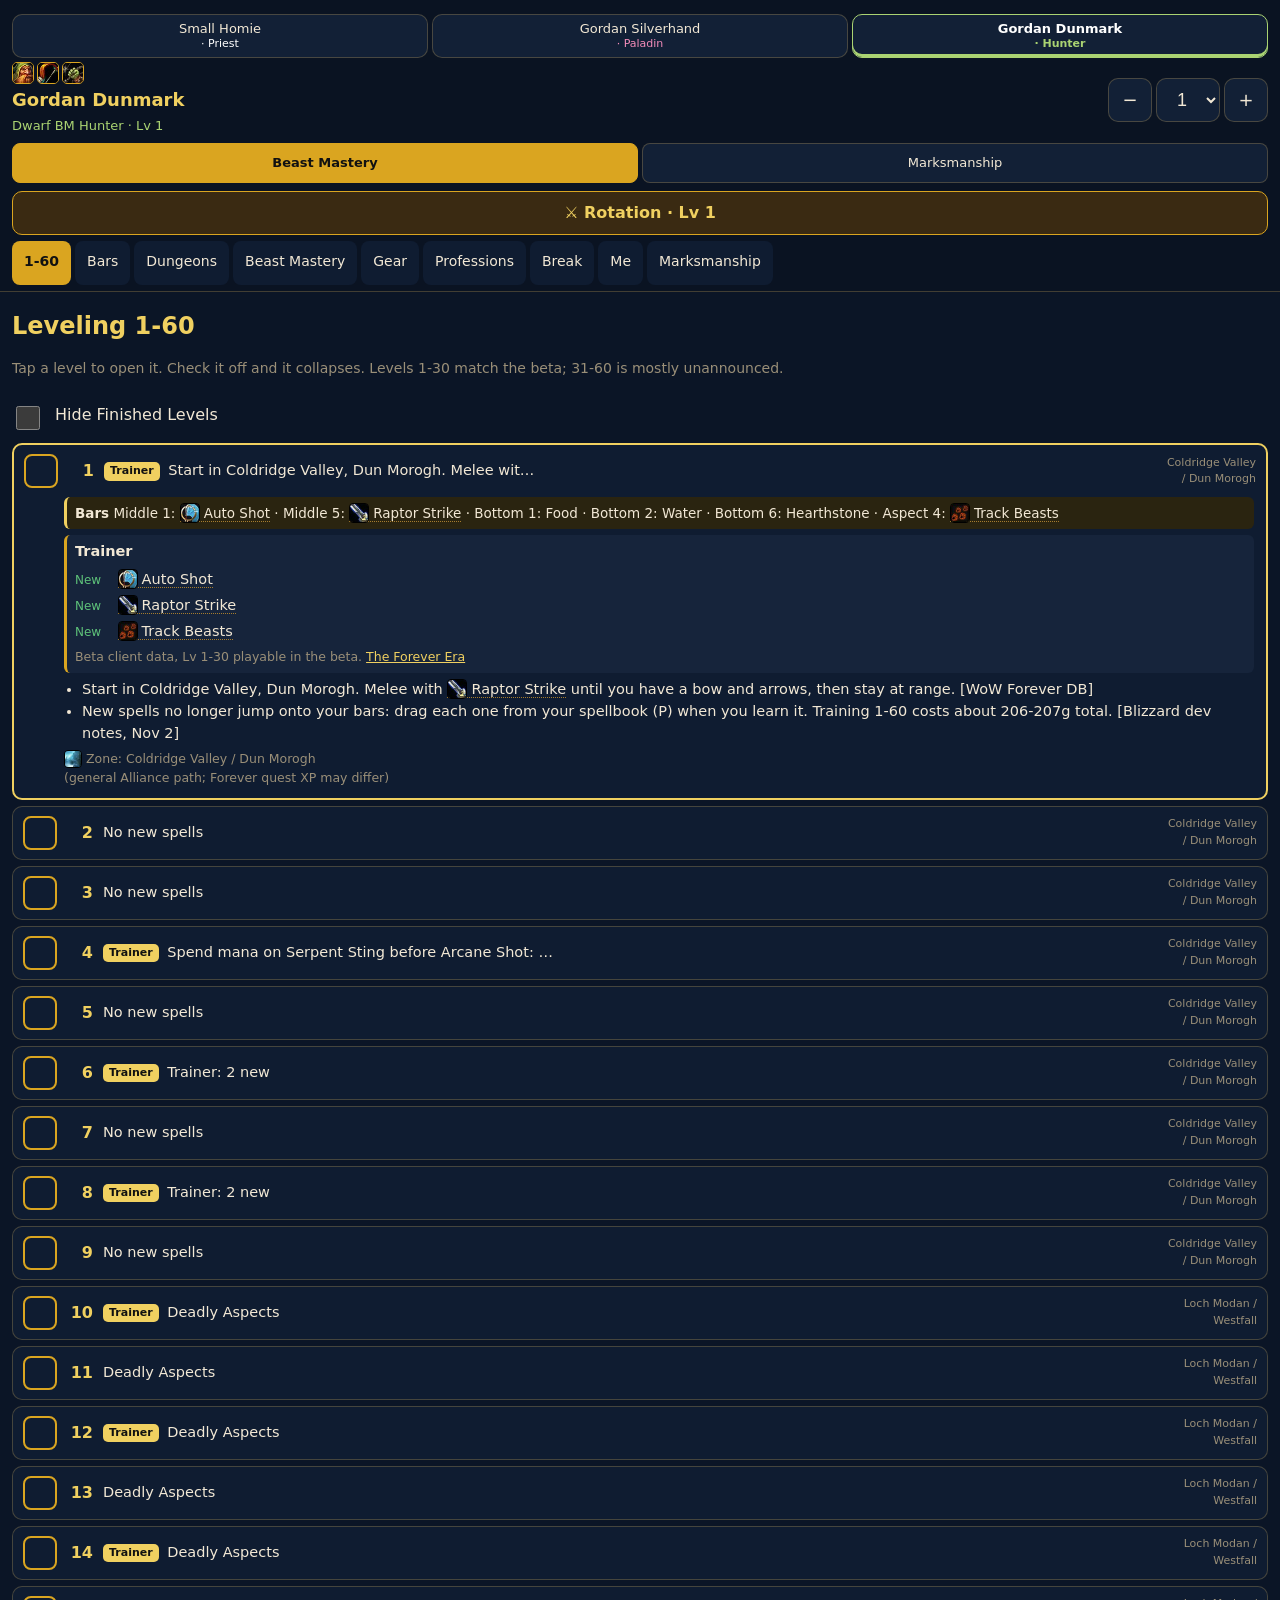
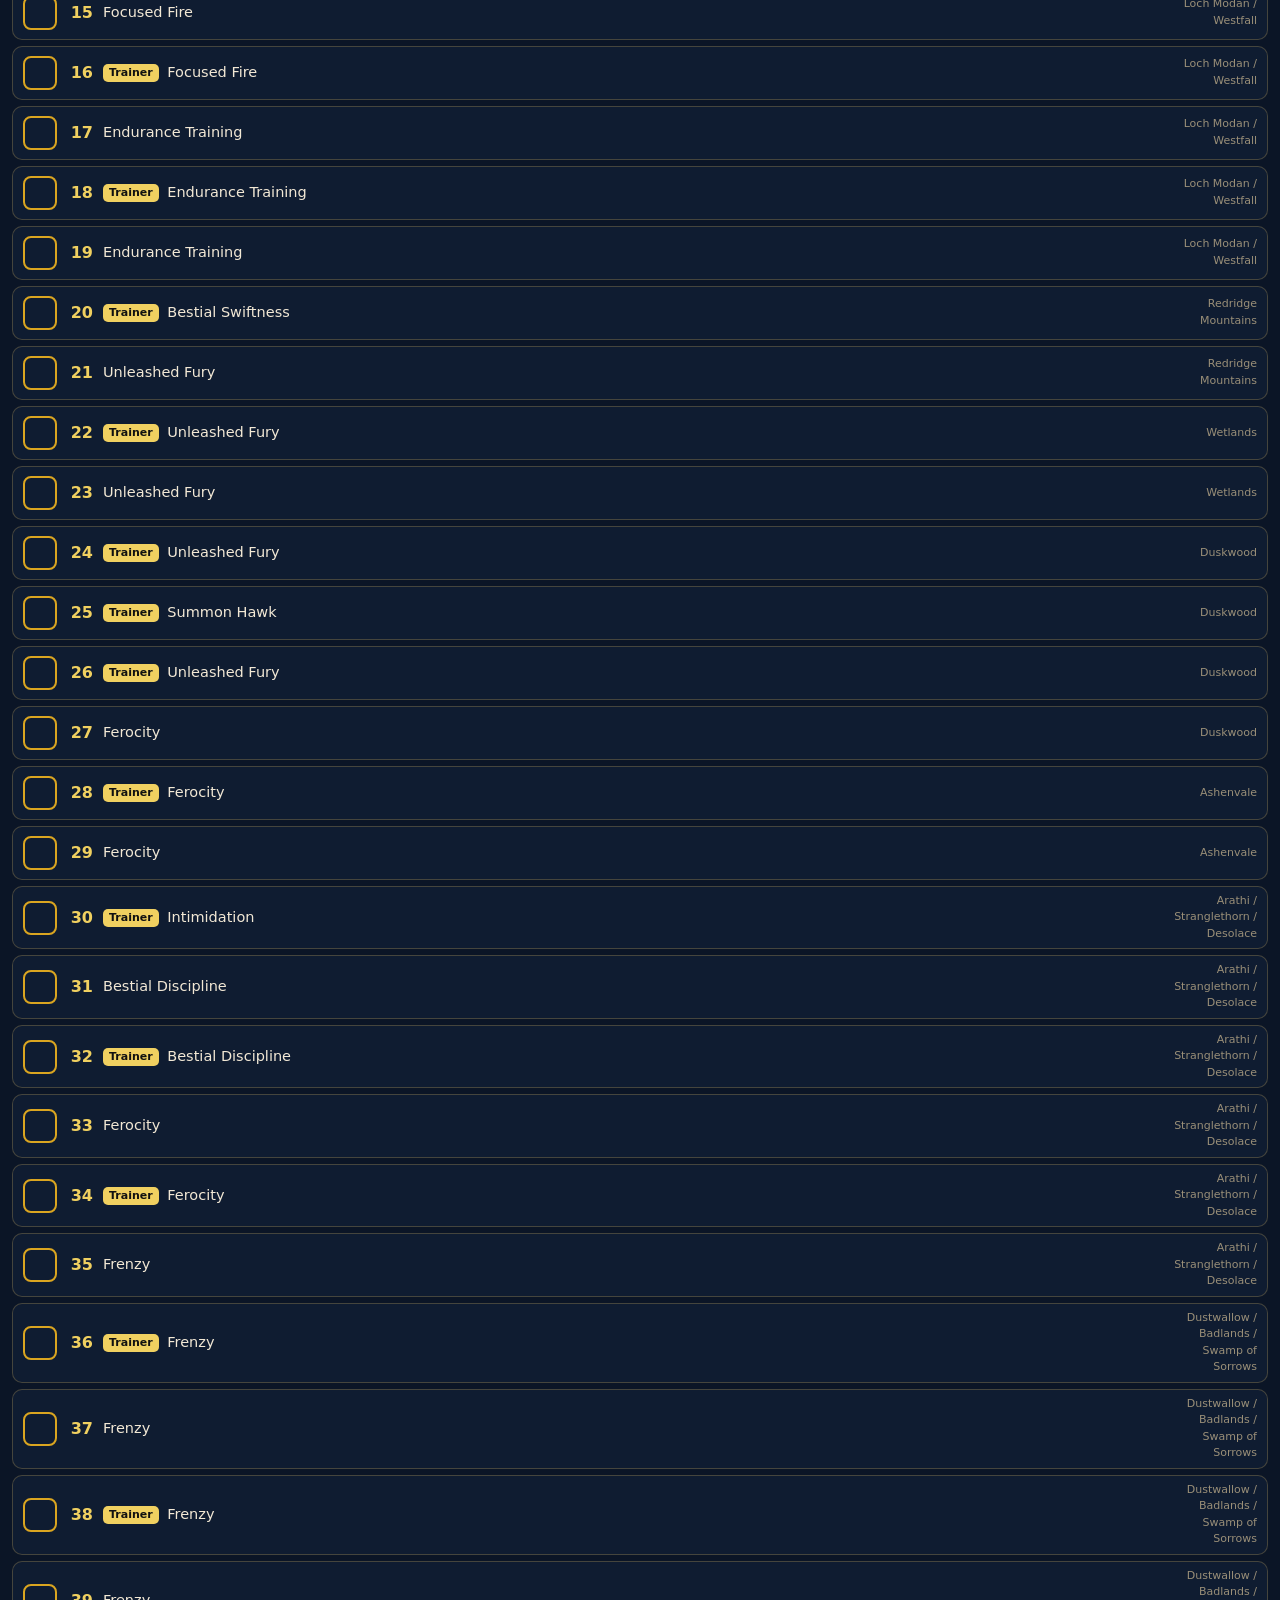
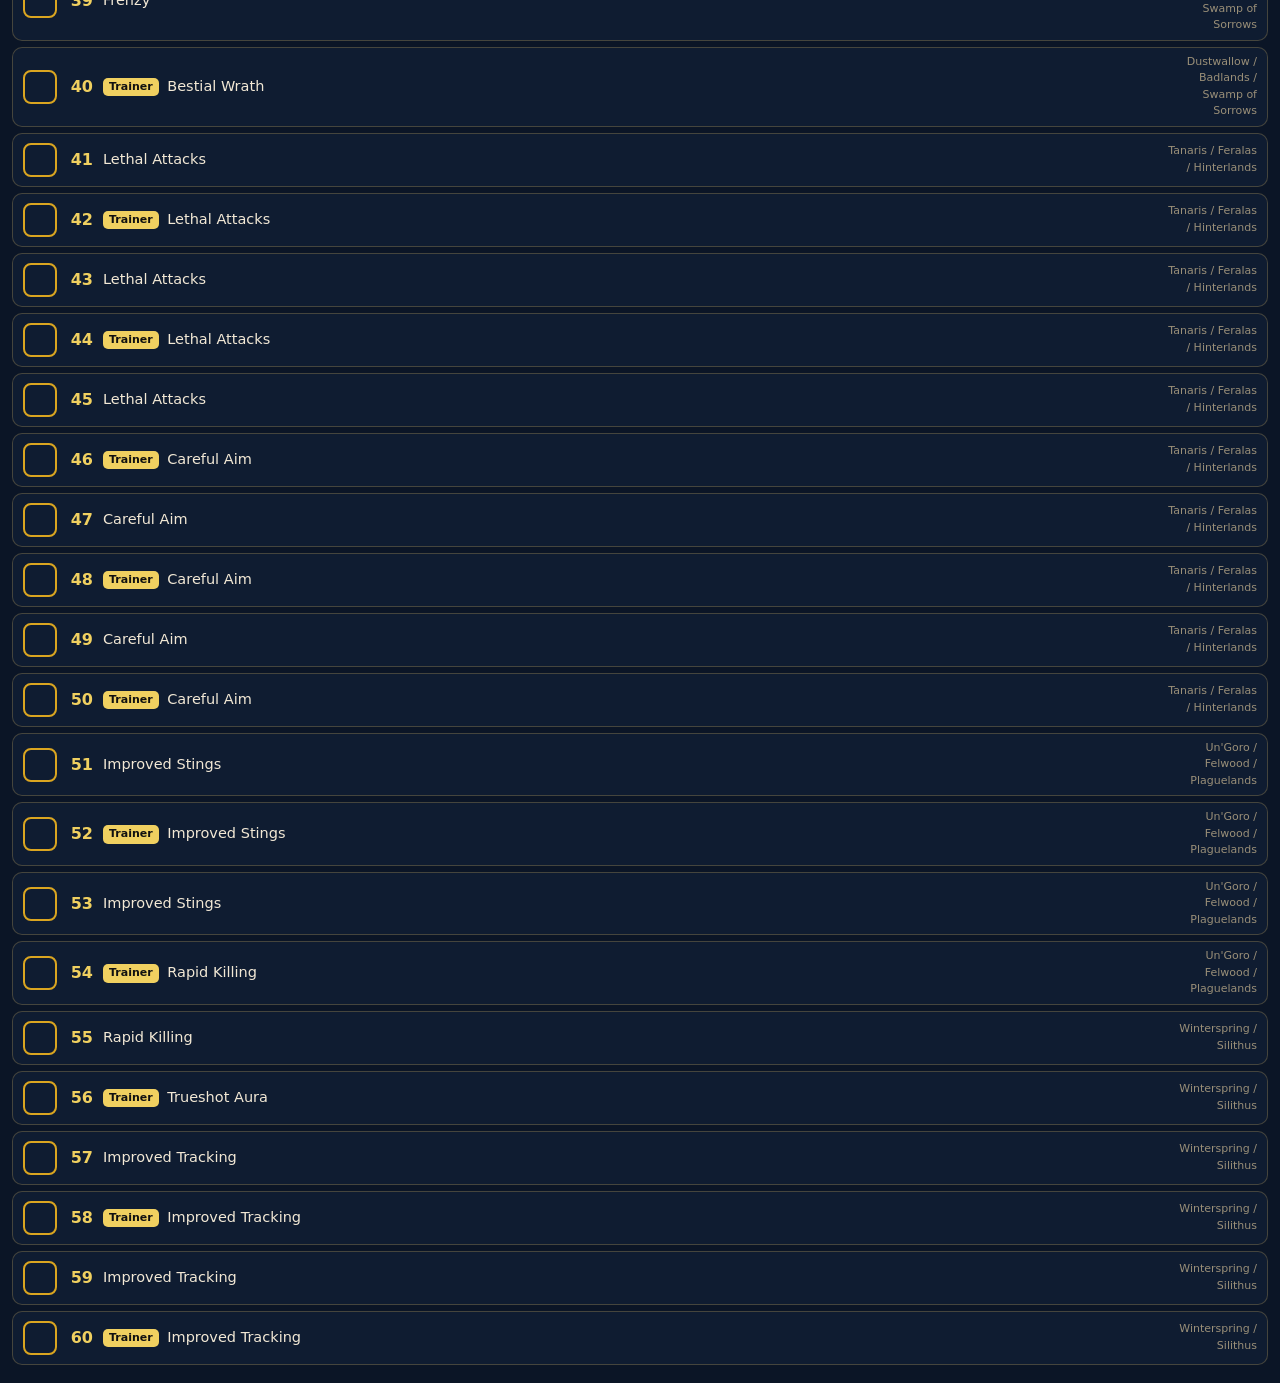
==== commit d59fc5ec: "Launch update: Nov 2 dev notes + Oct 30 talent overhaul (Prot/Ret orders, BM order, racials, SW:Deat" ====
--- a/hunter/index.html
+++ b/hunter/index.html
@@ -24,7 +24,7 @@
  <div class="row" data-lv="1" id="lv1">
  <div class="row-head"><button class="chk" aria-label="Mark level 1 done" data-k="lv1"></button>
   <span class="lv">1</span><span class="sum"><span class="tb">Trainer</span> Start in Coldridge Valley, Dun Morogh. Melee wit…</span><span class="zone">Coldridge Valley / Dun Morogh</span></div>
- <div class="row-body"><div class="barch"><b>Bars</b> Middle 1: <a class="sp" href="https://theforeverera.com/en/spells/hunter/auto-shot/" target="_blank" rel="noopener"><img class="ic" src="icons/spells/ability_whirlwind.jpg" alt="" loading="lazy">Auto Shot</a> · Middle 5: <a class="sp" href="https://theforeverera.com/en/spells/hunter/raptor-strike/" target="_blank" rel="noopener"><img class="ic" src="icons/spells/ability_meleedamage.jpg" alt="" loading="lazy">Raptor Strike</a> · Bottom 1: Food · Bottom 2: Water · Bottom 6: Hearthstone · Aspect 4: <a class="sp" href="https://theforeverera.com/en/spells/hunter/track-beasts/" target="_blank" rel="noopener"><img class="ic" src="icons/spells/ability_tracking.jpg" alt="" loading="lazy">Track Beasts</a></div><div class="trn"><b>Trainer</b><ul><li><span class="k new">New</span> <a class="sp" href="https://theforeverera.com/en/spells/hunter/auto-shot/" target="_blank" rel="noopener"><img class="ic" src="icons/spells/ability_whirlwind.jpg" alt="" loading="lazy">Auto Shot</a></li><li><span class="k new">New</span> <a class="sp" href="https://theforeverera.com/en/spells/hunter/raptor-strike/" target="_blank" rel="noopener"><img class="ic" src="icons/spells/ability_meleedamage.jpg" alt="" loading="lazy">Raptor Strike</a></li><li><span class="k new">New</span> <a class="sp" href="https://theforeverera.com/en/spells/hunter/track-beasts/" target="_blank" rel="noopener"><img class="ic" src="icons/spells/ability_tracking.jpg" alt="" loading="lazy">Track Beasts</a></li></ul><span class="src">Beta client data, Lv 1-30 playable in the beta. <a href="https://theforeverera.com/en/spells/hunter/levels/">The Forever Era</a></span></div><ul><li>Start in Coldridge Valley, Dun Morogh. Melee with <a class="sp" href="https://theforeverera.com/en/spells/hunter/raptor-strike/" target="_blank" rel="noopener"><img class="ic" src="icons/spells/ability_meleedamage.jpg" alt="" loading="lazy">Raptor Strike</a> until you have a bow and arrows, then stay at range. [WoW Forever DB]</li></ul><div class="zline"><img class="ic zi" src="icons/spells/achievement_zone_dunmorogh.jpg" alt="" loading="lazy">Zone: Coldridge Valley / Dun Morogh <span class="src">(general Alliance path; Forever quest XP may differ)</span></div></div>
+ <div class="row-body"><div class="barch"><b>Bars</b> Middle 1: <a class="sp" href="https://theforeverera.com/en/spells/hunter/auto-shot/" target="_blank" rel="noopener"><img class="ic" src="icons/spells/ability_whirlwind.jpg" alt="" loading="lazy">Auto Shot</a> · Middle 5: <a class="sp" href="https://theforeverera.com/en/spells/hunter/raptor-strike/" target="_blank" rel="noopener"><img class="ic" src="icons/spells/ability_meleedamage.jpg" alt="" loading="lazy">Raptor Strike</a> · Bottom 1: Food · Bottom 2: Water · Bottom 6: Hearthstone · Aspect 4: <a class="sp" href="https://theforeverera.com/en/spells/hunter/track-beasts/" target="_blank" rel="noopener"><img class="ic" src="icons/spells/ability_tracking.jpg" alt="" loading="lazy">Track Beasts</a></div><div class="trn"><b>Trainer</b><ul><li><span class="k new">New</span> <a class="sp" href="https://theforeverera.com/en/spells/hunter/auto-shot/" target="_blank" rel="noopener"><img class="ic" src="icons/spells/ability_whirlwind.jpg" alt="" loading="lazy">Auto Shot</a></li><li><span class="k new">New</span> <a class="sp" href="https://theforeverera.com/en/spells/hunter/raptor-strike/" target="_blank" rel="noopener"><img class="ic" src="icons/spells/ability_meleedamage.jpg" alt="" loading="lazy">Raptor Strike</a></li><li><span class="k new">New</span> <a class="sp" href="https://theforeverera.com/en/spells/hunter/track-beasts/" target="_blank" rel="noopener"><img class="ic" src="icons/spells/ability_tracking.jpg" alt="" loading="lazy">Track Beasts</a></li></ul><span class="src">Beta client data, Lv 1-30 playable in the beta. <a href="https://theforeverera.com/en/spells/hunter/levels/">The Forever Era</a></span></div><ul><li>Start in Coldridge Valley, Dun Morogh. Melee with <a class="sp" href="https://theforeverera.com/en/spells/hunter/raptor-strike/" target="_blank" rel="noopener"><img class="ic" src="icons/spells/ability_meleedamage.jpg" alt="" loading="lazy">Raptor Strike</a> until you have a bow and arrows, then stay at range. [WoW Forever DB]</li><li>New spells no longer jump onto your bars: drag each one from your spellbook (P) when you learn it. Training 1-60 costs about 206-207g total. [Blizzard dev notes, Nov 2]</li></ul><div class="zline"><img class="ic zi" src="icons/spells/achievement_zone_dunmorogh.jpg" alt="" loading="lazy">Zone: Coldridge Valley / Dun Morogh <span class="src">(general Alliance path; Forever quest XP may differ)</span></div></div>
 </div><div class="row" data-lv="2" id="lv2">
  <div class="row-head"><button class="chk" aria-label="Mark level 2 done" data-k="lv2"></button>
   <span class="lv">2</span><span class="sum">No new spells</span><span class="zone">Coldridge Valley / Dun Morogh</span></div>
@@ -60,213 +60,213 @@
 </div><div class="row" data-lv="10" id="lv10">
  <div class="row-head"><button class="chk" aria-label="Mark level 10 done" data-k="lv10"></button>
   <span class="lv">10</span><span class="sum"><span class="tb">Trainer</span> Deadly Aspects</span><span class="zone">Loch Modan / Westfall</span></div>
- <div class="row-body"><div class="barch"><b>Bars</b> Bottom 3: <a class="sp" href="https://theforeverera.com/en/spells/hunter/call-pet/" target="_blank" rel="noopener"><img class="ic" src="icons/spells/ability_hunter_beastcall.jpg" alt="" loading="lazy">Call Pet</a> · Bottom 4: <a class="sp" href="https://theforeverera.com/en/spells/hunter/feed-pet/" target="_blank" rel="noopener"><img class="ic" src="icons/spells/ability_hunter_beasttraining.jpg" alt="" loading="lazy">Feed Pet</a> · Bottom 5: <a class="sp" href="https://theforeverera.com/en/spells/hunter/revive-pet/" target="_blank" rel="noopener"><img class="ic" src="icons/spells/ability_hunter_beastsoothe.jpg" alt="" loading="lazy">Revive Pet</a> · Aspect 1: <a class="sp" href="https://theforeverera.com/en/spells/hunter/aspect-of-the-hawk/" target="_blank" rel="noopener"><img class="ic" src="icons/spells/spell_nature_ravenform.jpg" alt="" loading="lazy">Aspect of the Hawk</a></div><div class="trn"><b>Trainer</b><ul><li><span class="k new">New</span> <a class="sp" href="https://theforeverera.com/en/spells/hunter/aspect-of-the-hawk/" target="_blank" rel="noopener"><img class="ic" src="icons/spells/spell_nature_ravenform.jpg" alt="" loading="lazy">Aspect of the Hawk</a></li><li><span class="k new">New</span> <a class="sp" href="https://theforeverera.com/en/spells/hunter/call-pet/" target="_blank" rel="noopener"><img class="ic" src="icons/spells/ability_hunter_beastcall.jpg" alt="" loading="lazy">Call Pet</a></li><li><span class="k new">New</span> <a class="sp" href="https://theforeverera.com/en/spells/hunter/dismiss-pet/" target="_blank" rel="noopener"><img class="ic" src="icons/spells/spell_nature_spiritwolf.jpg" alt="" loading="lazy">Dismiss Pet</a></li><li><span class="k new">New</span> <a class="sp" href="https://theforeverera.com/en/spells/hunter/feed-pet/" target="_blank" rel="noopener"><img class="ic" src="icons/spells/ability_hunter_beasttraining.jpg" alt="" loading="lazy">Feed Pet</a></li><li><span class="k new">New</span> <a class="sp" href="https://theforeverera.com/en/spells/hunter/revive-pet/" target="_blank" rel="noopener"><img class="ic" src="icons/spells/ability_hunter_beastsoothe.jpg" alt="" loading="lazy">Revive Pet</a></li><li><span class="k new">New</span> <a class="sp" href="https://theforeverera.com/en/spells/hunter/tame-beast/" target="_blank" rel="noopener"><img class="ic" src="icons/spells/ability_hunter_beasttaming.jpg" alt="" loading="lazy">Tame Beast</a></li><li><span class="k new">New</span> <a class="sp" href="https://theforeverera.com/en/spells/hunter/track-humanoids/" target="_blank" rel="noopener"><img class="ic" src="icons/spells/spell_holy_prayerofhealing.jpg" alt="" loading="lazy">Track Humanoids</a></li><li><span class="k ">R2</span> <a class="sp" href="https://theforeverera.com/en/spells/hunter/serpent-sting/" target="_blank" rel="noopener"><img class="ic" src="icons/spells/ability_hunter_quickshot.jpg" alt="" loading="lazy">Serpent Sting</a></li></ul><span class="src">Beta client data, Lv 1-30 playable in the beta. <a href="https://theforeverera.com/en/spells/hunter/levels/">The Forever Era</a></span></div><div class="tal"><b>Deadly Aspects</b> <span class="rank">1/5</span><div class="eff">BM · <a class="sp" href="https://theforeverera.com/en/spells/hunter/aspect-of-the-hawk/" target="_blank" rel="noopener"><img class="ic" src="icons/spells/spell_nature_ravenform.jpg" alt="" loading="lazy">Aspect of the Hawk</a> can proc +30% ranged speed</div><span class="src">WoW Forever DB Beast Mastery leveling order</span></div><ul><li>Taming quest: Grif Wildheart in Kharanos (Large Crag Boar, Snow Leopard, Ice Claw Bear), then Belia Thundergranite in Ironforge. [WoW Forever DB]</li><li>You can only tame beasts at or below your level. Head to Loch Modan; a Loch Modan bear is the easy tank pet. [WoW Forever DB]</li></ul><div class="zline"><img class="ic zi" src="icons/spells/achievement_zone_lochmodan.jpg" alt="" loading="lazy">Zone: Loch Modan / Westfall <span class="src">(general Alliance path; Forever quest XP may differ)</span></div></div>
+ <div class="row-body"><div class="barch"><b>Bars</b> Bottom 3: <a class="sp" href="https://theforeverera.com/en/spells/hunter/call-pet/" target="_blank" rel="noopener"><img class="ic" src="icons/spells/ability_hunter_beastcall.jpg" alt="" loading="lazy">Call Pet</a> · Bottom 4: <a class="sp" href="https://theforeverera.com/en/spells/hunter/feed-pet/" target="_blank" rel="noopener"><img class="ic" src="icons/spells/ability_hunter_beasttraining.jpg" alt="" loading="lazy">Feed Pet</a> · Bottom 5: <a class="sp" href="https://theforeverera.com/en/spells/hunter/revive-pet/" target="_blank" rel="noopener"><img class="ic" src="icons/spells/ability_hunter_beastsoothe.jpg" alt="" loading="lazy">Revive Pet</a> · Aspect 1: <a class="sp" href="https://theforeverera.com/en/spells/hunter/aspect-of-the-hawk/" target="_blank" rel="noopener"><img class="ic" src="icons/spells/spell_nature_ravenform.jpg" alt="" loading="lazy">Aspect of the Hawk</a></div><div class="trn"><b>Trainer</b><ul><li><span class="k new">New</span> <a class="sp" href="https://theforeverera.com/en/spells/hunter/aspect-of-the-hawk/" target="_blank" rel="noopener"><img class="ic" src="icons/spells/spell_nature_ravenform.jpg" alt="" loading="lazy">Aspect of the Hawk</a></li><li><span class="k new">New</span> <a class="sp" href="https://theforeverera.com/en/spells/hunter/call-pet/" target="_blank" rel="noopener"><img class="ic" src="icons/spells/ability_hunter_beastcall.jpg" alt="" loading="lazy">Call Pet</a></li><li><span class="k new">New</span> <a class="sp" href="https://theforeverera.com/en/spells/hunter/dismiss-pet/" target="_blank" rel="noopener"><img class="ic" src="icons/spells/spell_nature_spiritwolf.jpg" alt="" loading="lazy">Dismiss Pet</a></li><li><span class="k new">New</span> <a class="sp" href="https://theforeverera.com/en/spells/hunter/feed-pet/" target="_blank" rel="noopener"><img class="ic" src="icons/spells/ability_hunter_beasttraining.jpg" alt="" loading="lazy">Feed Pet</a></li><li><span class="k new">New</span> <a class="sp" href="https://theforeverera.com/en/spells/hunter/revive-pet/" target="_blank" rel="noopener"><img class="ic" src="icons/spells/ability_hunter_beastsoothe.jpg" alt="" loading="lazy">Revive Pet</a></li><li><span class="k new">New</span> <a class="sp" href="https://theforeverera.com/en/spells/hunter/tame-beast/" target="_blank" rel="noopener"><img class="ic" src="icons/spells/ability_hunter_beasttaming.jpg" alt="" loading="lazy">Tame Beast</a></li><li><span class="k new">New</span> <a class="sp" href="https://theforeverera.com/en/spells/hunter/track-humanoids/" target="_blank" rel="noopener"><img class="ic" src="icons/spells/spell_holy_prayerofhealing.jpg" alt="" loading="lazy">Track Humanoids</a></li><li><span class="k ">R2</span> <a class="sp" href="https://theforeverera.com/en/spells/hunter/serpent-sting/" target="_blank" rel="noopener"><img class="ic" src="icons/spells/ability_hunter_quickshot.jpg" alt="" loading="lazy">Serpent Sting</a></li></ul><span class="src">Beta client data, Lv 1-30 playable in the beta. <a href="https://theforeverera.com/en/spells/hunter/levels/">The Forever Era</a></span></div><div class="tal"><b>Deadly Aspects</b> <span class="rank">1/5</span><div class="eff">BM · <a class="sp" href="https://theforeverera.com/en/spells/hunter/aspect-of-the-hawk/" target="_blank" rel="noopener"><img class="ic" src="icons/spells/spell_nature_ravenform.jpg" alt="" loading="lazy">Aspect of the Hawk</a> can proc +30% ranged speed</div><span class="src">Wowhead Forever Beast Mastery leveling order (Oct 30)</span></div><ul><li>Taming quest: Grif Wildheart in Kharanos (Large Crag Boar, Snow Leopard, Ice Claw Bear), then Belia Thundergranite in Ironforge. [WoW Forever DB]</li><li>You can only tame beasts at or below your level. Head to Loch Modan; a Loch Modan bear is the easy tank pet. [WoW Forever DB]</li></ul><div class="zline"><img class="ic zi" src="icons/spells/achievement_zone_lochmodan.jpg" alt="" loading="lazy">Zone: Loch Modan / Westfall <span class="src">(general Alliance path; Forever quest XP may differ)</span></div></div>
 </div><div class="row" data-lv="11" id="lv11">
  <div class="row-head"><button class="chk" aria-label="Mark level 11 done" data-k="lv11"></button>
   <span class="lv">11</span><span class="sum">Deadly Aspects</span><span class="zone">Loch Modan / Westfall</span></div>
- <div class="row-body"><div class="tal"><b>Deadly Aspects</b> <span class="rank">2/5</span><div class="eff">BM · <a class="sp" href="https://theforeverera.com/en/spells/hunter/aspect-of-the-hawk/" target="_blank" rel="noopener"><img class="ic" src="icons/spells/spell_nature_ravenform.jpg" alt="" loading="lazy">Aspect of the Hawk</a> can proc +30% ranged speed</div><span class="src">WoW Forever DB Beast Mastery leveling order</span></div><ul></ul><div class="zline"><img class="ic zi" src="icons/spells/achievement_zone_lochmodan.jpg" alt="" loading="lazy">Zone: Loch Modan / Westfall <span class="src">(general Alliance path; Forever quest XP may differ)</span></div></div>
+ <div class="row-body"><div class="tal"><b>Deadly Aspects</b> <span class="rank">2/5</span><div class="eff">BM · <a class="sp" href="https://theforeverera.com/en/spells/hunter/aspect-of-the-hawk/" target="_blank" rel="noopener"><img class="ic" src="icons/spells/spell_nature_ravenform.jpg" alt="" loading="lazy">Aspect of the Hawk</a> can proc +30% ranged speed</div><span class="src">Wowhead Forever Beast Mastery leveling order (Oct 30)</span></div><ul></ul><div class="zline"><img class="ic zi" src="icons/spells/achievement_zone_lochmodan.jpg" alt="" loading="lazy">Zone: Loch Modan / Westfall <span class="src">(general Alliance path; Forever quest XP may differ)</span></div></div>
 </div><div class="row" data-lv="12" id="lv12">
  <div class="row-head"><button class="chk" aria-label="Mark level 12 done" data-k="lv12"></button>
   <span class="lv">12</span><span class="sum"><span class="tb">Trainer</span> Deadly Aspects</span><span class="zone">Loch Modan / Westfall</span></div>
- <div class="row-body"><div class="barch"><b>Bars</b> Top 1: <a class="sp" href="https://theforeverera.com/en/spells/hunter/mend-pet/" target="_blank" rel="noopener"><img class="ic" src="icons/spells/ability_hunter_mendpet.jpg" alt="" loading="lazy">Mend Pet</a> · Top 3: <a class="sp" href="https://theforeverera.com/en/spells/hunter/wing-clip/" target="_blank" rel="noopener"><img class="ic" src="icons/spells/ability_rogue_trip.jpg" alt="" loading="lazy">Wing Clip</a></div><div class="trn"><b>Trainer</b><ul><li><span class="k new">New</span> <a class="sp" href="https://theforeverera.com/en/spells/hunter/distracting-shot/" target="_blank" rel="noopener"><img class="ic" src="icons/spells/spell_arcane_blink.jpg" alt="" loading="lazy">Distracting Shot</a></li><li><span class="k new">New</span> <a class="sp" href="https://theforeverera.com/en/spells/hunter/mend-pet/" target="_blank" rel="noopener"><img class="ic" src="icons/spells/ability_hunter_mendpet.jpg" alt="" loading="lazy">Mend Pet</a></li><li><span class="k new">New</span> <a class="sp" href="https://theforeverera.com/en/spells/hunter/wing-clip/" target="_blank" rel="noopener"><img class="ic" src="icons/spells/ability_rogue_trip.jpg" alt="" loading="lazy">Wing Clip</a></li><li><span class="k ">R2</span> <a class="sp" href="https://theforeverera.com/en/spells/hunter/arcane-shot/" target="_blank" rel="noopener"><img class="ic" src="icons/spells/ability_impalingbolt.jpg" alt="" loading="lazy">Arcane Shot</a></li></ul><span class="src">Beta client data, Lv 1-30 playable in the beta. <a href="https://theforeverera.com/en/spells/hunter/levels/">The Forever Era</a></span></div><div class="tal"><b>Deadly Aspects</b> <span class="rank">3/5</span><div class="eff">BM · <a class="sp" href="https://theforeverera.com/en/spells/hunter/aspect-of-the-hawk/" target="_blank" rel="noopener"><img class="ic" src="icons/spells/spell_nature_ravenform.jpg" alt="" loading="lazy">Aspect of the Hawk</a> can proc +30% ranged speed</div><span class="src">WoW Forever DB Beast Mastery leveling order</span></div><ul></ul><div class="zline"><img class="ic zi" src="icons/spells/achievement_zone_lochmodan.jpg" alt="" loading="lazy">Zone: Loch Modan / Westfall <span class="src">(general Alliance path; Forever quest XP may differ)</span></div></div>
+ <div class="row-body"><div class="barch"><b>Bars</b> Top 1: <a class="sp" href="https://theforeverera.com/en/spells/hunter/mend-pet/" target="_blank" rel="noopener"><img class="ic" src="icons/spells/ability_hunter_mendpet.jpg" alt="" loading="lazy">Mend Pet</a> · Top 3: <a class="sp" href="https://theforeverera.com/en/spells/hunter/wing-clip/" target="_blank" rel="noopener"><img class="ic" src="icons/spells/ability_rogue_trip.jpg" alt="" loading="lazy">Wing Clip</a></div><div class="trn"><b>Trainer</b><ul><li><span class="k new">New</span> <a class="sp" href="https://theforeverera.com/en/spells/hunter/distracting-shot/" target="_blank" rel="noopener"><img class="ic" src="icons/spells/spell_arcane_blink.jpg" alt="" loading="lazy">Distracting Shot</a></li><li><span class="k new">New</span> <a class="sp" href="https://theforeverera.com/en/spells/hunter/mend-pet/" target="_blank" rel="noopener"><img class="ic" src="icons/spells/ability_hunter_mendpet.jpg" alt="" loading="lazy">Mend Pet</a></li><li><span class="k new">New</span> <a class="sp" href="https://theforeverera.com/en/spells/hunter/wing-clip/" target="_blank" rel="noopener"><img class="ic" src="icons/spells/ability_rogue_trip.jpg" alt="" loading="lazy">Wing Clip</a></li><li><span class="k ">R2</span> <a class="sp" href="https://theforeverera.com/en/spells/hunter/arcane-shot/" target="_blank" rel="noopener"><img class="ic" src="icons/spells/ability_impalingbolt.jpg" alt="" loading="lazy">Arcane Shot</a></li></ul><span class="src">Beta client data, Lv 1-30 playable in the beta. <a href="https://theforeverera.com/en/spells/hunter/levels/">The Forever Era</a></span></div><div class="tal"><b>Deadly Aspects</b> <span class="rank">3/5</span><div class="eff">BM · <a class="sp" href="https://theforeverera.com/en/spells/hunter/aspect-of-the-hawk/" target="_blank" rel="noopener"><img class="ic" src="icons/spells/spell_nature_ravenform.jpg" alt="" loading="lazy">Aspect of the Hawk</a> can proc +30% ranged speed</div><span class="src">Wowhead Forever Beast Mastery leveling order (Oct 30)</span></div><ul></ul><div class="zline"><img class="ic zi" src="icons/spells/achievement_zone_lochmodan.jpg" alt="" loading="lazy">Zone: Loch Modan / Westfall <span class="src">(general Alliance path; Forever quest XP may differ)</span></div></div>
 </div><div class="row" data-lv="13" id="lv13">
  <div class="row-head"><button class="chk" aria-label="Mark level 13 done" data-k="lv13"></button>
   <span class="lv">13</span><span class="sum">Deadly Aspects</span><span class="zone">Loch Modan / Westfall</span></div>
- <div class="row-body"><div class="tal"><b>Deadly Aspects</b> <span class="rank">4/5</span><div class="eff">BM · <a class="sp" href="https://theforeverera.com/en/spells/hunter/aspect-of-the-hawk/" target="_blank" rel="noopener"><img class="ic" src="icons/spells/spell_nature_ravenform.jpg" alt="" loading="lazy">Aspect of the Hawk</a> can proc +30% ranged speed</div><span class="src">WoW Forever DB Beast Mastery leveling order</span></div><div class="dline"><b>🏰 Dungeon opens</b> <a href="#dungeons">Hall of Thanes</a> (13-20, new) <span class="src">Icy Veins ranges</span></div><ul><li>Hall of Thanes (new, under Ironforge): Calibrated Blunderbuss (gun) from Old Ironforge Incursion at 16. [WoW Forever DB]</li></ul><div class="zline"><img class="ic zi" src="icons/spells/achievement_zone_lochmodan.jpg" alt="" loading="lazy">Zone: Loch Modan / Westfall <span class="src">(general Alliance path; Forever quest XP may differ)</span></div></div>
+ <div class="row-body"><div class="tal"><b>Deadly Aspects</b> <span class="rank">4/5</span><div class="eff">BM · <a class="sp" href="https://theforeverera.com/en/spells/hunter/aspect-of-the-hawk/" target="_blank" rel="noopener"><img class="ic" src="icons/spells/spell_nature_ravenform.jpg" alt="" loading="lazy">Aspect of the Hawk</a> can proc +30% ranged speed</div><span class="src">Wowhead Forever Beast Mastery leveling order (Oct 30)</span></div><div class="dline"><b>🏰 Dungeon opens</b> <a href="#dungeons">Hall of Thanes</a> (13-20, new) <span class="src">Icy Veins ranges</span></div><ul><li>Hall of Thanes (new, under Ironforge): Calibrated Blunderbuss (gun) from Old Ironforge Incursion at 16. [WoW Forever DB]</li></ul><div class="zline"><img class="ic zi" src="icons/spells/achievement_zone_lochmodan.jpg" alt="" loading="lazy">Zone: Loch Modan / Westfall <span class="src">(general Alliance path; Forever quest XP may differ)</span></div></div>
 </div><div class="row" data-lv="14" id="lv14">
  <div class="row-head"><button class="chk" aria-label="Mark level 14 done" data-k="lv14"></button>
   <span class="lv">14</span><span class="sum"><span class="tb">Trainer</span> Deadly Aspects</span><span class="zone">Loch Modan / Westfall</span></div>
- <div class="row-body"><div class="trn"><b>Trainer</b><ul><li><span class="k new">New</span> <a class="sp" href="https://theforeverera.com/en/spells/hunter/eagle-eye/" target="_blank" rel="noopener"><img class="ic" src="icons/spells/ability_hunter_eagleeye.jpg" alt="" loading="lazy">Eagle Eye</a></li><li><span class="k new">New</span> <a class="sp" href="https://theforeverera.com/en/spells/hunter/eyes-of-the-beast/" target="_blank" rel="noopener"><img class="ic" src="icons/spells/ability_eyeoftheowl.jpg" alt="" loading="lazy">Eyes of the Beast</a></li><li><span class="k new">New</span> <a class="sp" href="https://theforeverera.com/en/spells/hunter/scare-beast/" target="_blank" rel="noopener"><img class="ic" src="icons/spells/ability_druid_cower.jpg" alt="" loading="lazy">Scare Beast</a></li></ul><span class="src">Beta client data, Lv 1-30 playable in the beta. <a href="https://theforeverera.com/en/spells/hunter/levels/">The Forever Era</a></span></div><div class="tal"><b>Deadly Aspects</b> <span class="rank">5/5</span><div class="eff">BM · <a class="sp" href="https://theforeverera.com/en/spells/hunter/aspect-of-the-hawk/" target="_blank" rel="noopener"><img class="ic" src="icons/spells/spell_nature_ravenform.jpg" alt="" loading="lazy">Aspect of the Hawk</a> can proc +30% ranged speed</div><span class="src">WoW Forever DB Beast Mastery leveling order</span></div><ul></ul><div class="zline"><img class="ic zi" src="icons/spells/achievement_zone_lochmodan.jpg" alt="" loading="lazy">Zone: Loch Modan / Westfall <span class="src">(general Alliance path; Forever quest XP may differ)</span></div></div>
+ <div class="row-body"><div class="trn"><b>Trainer</b><ul><li><span class="k new">New</span> <a class="sp" href="https://theforeverera.com/en/spells/hunter/eagle-eye/" target="_blank" rel="noopener"><img class="ic" src="icons/spells/ability_hunter_eagleeye.jpg" alt="" loading="lazy">Eagle Eye</a></li><li><span class="k new">New</span> <a class="sp" href="https://theforeverera.com/en/spells/hunter/eyes-of-the-beast/" target="_blank" rel="noopener"><img class="ic" src="icons/spells/ability_eyeoftheowl.jpg" alt="" loading="lazy">Eyes of the Beast</a></li><li><span class="k new">New</span> <a class="sp" href="https://theforeverera.com/en/spells/hunter/scare-beast/" target="_blank" rel="noopener"><img class="ic" src="icons/spells/ability_druid_cower.jpg" alt="" loading="lazy">Scare Beast</a></li></ul><span class="src">Beta client data, Lv 1-30 playable in the beta. <a href="https://theforeverera.com/en/spells/hunter/levels/">The Forever Era</a></span></div><div class="tal"><b>Deadly Aspects</b> <span class="rank">5/5</span><div class="eff">BM · <a class="sp" href="https://theforeverera.com/en/spells/hunter/aspect-of-the-hawk/" target="_blank" rel="noopener"><img class="ic" src="icons/spells/spell_nature_ravenform.jpg" alt="" loading="lazy">Aspect of the Hawk</a> can proc +30% ranged speed</div><span class="src">Wowhead Forever Beast Mastery leveling order (Oct 30)</span></div><ul></ul><div class="zline"><img class="ic zi" src="icons/spells/achievement_zone_lochmodan.jpg" alt="" loading="lazy">Zone: Loch Modan / Westfall <span class="src">(general Alliance path; Forever quest XP may differ)</span></div></div>
 </div><div class="row" data-lv="15" id="lv15">
  <div class="row-head"><button class="chk" aria-label="Mark level 15 done" data-k="lv15"></button>
   <span class="lv">15</span><span class="sum">Focused Fire</span><span class="zone">Loch Modan / Westfall</span></div>
- <div class="row-body"><div class="tal"><b>Focused Fire</b> <span class="rank">1/2</span><div class="eff">BM · +2% damage while your pet is out</div><span class="src">WoW Forever DB Beast Mastery leveling order</span></div><div class="dline"><b>🏰 Dungeon opens</b> <a href="#dungeons">Ruins of Lordaeron</a> (15-22, new, Horde-side) · <a href="#dungeons">Wailing Caverns</a> (15-24) <span class="src">Icy Veins ranges</span></div><ul></ul><div class="zline"><img class="ic zi" src="icons/spells/achievement_zone_lochmodan.jpg" alt="" loading="lazy">Zone: Loch Modan / Westfall <span class="src">(general Alliance path; Forever quest XP may differ)</span></div></div>
+ <div class="row-body"><div class="tal"><b>Focused Fire</b> <span class="rank">1/2</span><div class="eff">BM · +2% damage while your pet is out</div><span class="src">Wowhead Forever Beast Mastery leveling order (Oct 30)</span></div><div class="dline"><b>🏰 Dungeon opens</b> <a href="#dungeons">Ruins of Lordaeron</a> (15-22, new, Horde-side) · <a href="#dungeons">Wailing Caverns</a> (15-24) <span class="src">Icy Veins ranges</span></div><ul></ul><div class="zline"><img class="ic zi" src="icons/spells/achievement_zone_lochmodan.jpg" alt="" loading="lazy">Zone: Loch Modan / Westfall <span class="src">(general Alliance path; Forever quest XP may differ)</span></div></div>
 </div><div class="row" data-lv="16" id="lv16">
  <div class="row-head"><button class="chk" aria-label="Mark level 16 done" data-k="lv16"></button>
   <span class="lv">16</span><span class="sum"><span class="tb">Trainer</span> Focused Fire</span><span class="zone">Loch Modan / Westfall</span></div>
- <div class="row-body"><div class="barch"><b>Bars</b> Aspect 6: <a class="sp" href="https://theforeverera.com/en/spells/hunter/immolation-trap/" target="_blank" rel="noopener"><img class="ic" src="icons/spells/spell_fire_flameshock.jpg" alt="" loading="lazy">Immolation Trap</a></div><div class="trn"><b>Trainer</b><ul><li><span class="k new">New</span> <a class="sp" href="https://theforeverera.com/en/spells/hunter/immolation-trap/" target="_blank" rel="noopener"><img class="ic" src="icons/spells/spell_fire_flameshock.jpg" alt="" loading="lazy">Immolation Trap</a></li><li><span class="k new">New</span> <a class="sp" href="https://theforeverera.com/en/spells/hunter/mongoose-bite/" target="_blank" rel="noopener"><img class="ic" src="icons/spells/ability_hunter_swiftstrike.jpg" alt="" loading="lazy">Mongoose Bite</a></li><li><span class="k ">R3</span> <a class="sp" href="https://theforeverera.com/en/spells/hunter/raptor-strike/" target="_blank" rel="noopener"><img class="ic" src="icons/spells/ability_meleedamage.jpg" alt="" loading="lazy">Raptor Strike</a></li></ul><span class="src">Beta client data, Lv 1-30 playable in the beta. <a href="https://theforeverera.com/en/spells/hunter/levels/">The Forever Era</a></span></div><div class="tal"><b>Focused Fire</b> <span class="rank">2/2</span><div class="eff">BM · +2% damage while your pet is out</div><span class="src">WoW Forever DB Beast Mastery leveling order</span></div><ul></ul><div class="zline"><img class="ic zi" src="icons/spells/achievement_zone_lochmodan.jpg" alt="" loading="lazy">Zone: Loch Modan / Westfall <span class="src">(general Alliance path; Forever quest XP may differ)</span></div></div>
+ <div class="row-body"><div class="barch"><b>Bars</b> Aspect 6: <a class="sp" href="https://theforeverera.com/en/spells/hunter/immolation-trap/" target="_blank" rel="noopener"><img class="ic" src="icons/spells/spell_fire_flameshock.jpg" alt="" loading="lazy">Immolation Trap</a></div><div class="trn"><b>Trainer</b><ul><li><span class="k new">New</span> <a class="sp" href="https://theforeverera.com/en/spells/hunter/immolation-trap/" target="_blank" rel="noopener"><img class="ic" src="icons/spells/spell_fire_flameshock.jpg" alt="" loading="lazy">Immolation Trap</a></li><li><span class="k new">New</span> <a class="sp" href="https://theforeverera.com/en/spells/hunter/mongoose-bite/" target="_blank" rel="noopener"><img class="ic" src="icons/spells/ability_hunter_swiftstrike.jpg" alt="" loading="lazy">Mongoose Bite</a></li><li><span class="k ">R3</span> <a class="sp" href="https://theforeverera.com/en/spells/hunter/raptor-strike/" target="_blank" rel="noopener"><img class="ic" src="icons/spells/ability_meleedamage.jpg" alt="" loading="lazy">Raptor Strike</a></li></ul><span class="src">Beta client data, Lv 1-30 playable in the beta. <a href="https://theforeverera.com/en/spells/hunter/levels/">The Forever Era</a></span></div><div class="tal"><b>Focused Fire</b> <span class="rank">2/2</span><div class="eff">BM · +2% damage while your pet is out</div><span class="src">Wowhead Forever Beast Mastery leveling order (Oct 30)</span></div><ul></ul><div class="zline"><img class="ic zi" src="icons/spells/achievement_zone_lochmodan.jpg" alt="" loading="lazy">Zone: Loch Modan / Westfall <span class="src">(general Alliance path; Forever quest XP may differ)</span></div></div>
 </div><div class="row" data-lv="17" id="lv17">
  <div class="row-head"><button class="chk" aria-label="Mark level 17 done" data-k="lv17"></button>
-  <span class="lv">17</span><span class="sum">Pathfinding</span><span class="zone">Loch Modan / Westfall</span></div>
- <div class="row-body"><div class="tal"><b>Pathfinding</b> <span class="rank">1/2</span><div class="eff">BM · faster Cheetah and Pack</div><span class="src">WoW Forever DB Beast Mastery leveling order</span></div><div class="dline"><b>🏰 Dungeon opens</b> <a href="#dungeons">The Deadmines</a> (17-26) <span class="src">Icy Veins ranges</span></div><ul></ul><div class="zline"><img class="ic zi" src="icons/spells/achievement_zone_lochmodan.jpg" alt="" loading="lazy">Zone: Loch Modan / Westfall <span class="src">(general Alliance path; Forever quest XP may differ)</span></div></div>
+  <span class="lv">17</span><span class="sum">Endurance Training</span><span class="zone">Loch Modan / Westfall</span></div>
+ <div class="row-body"><div class="tal"><b>Endurance Training</b> <span class="rank">1/5</span><div class="eff">BM · +pet Health and Armor</div><span class="src">Wowhead Forever Beast Mastery leveling order (Oct 30)</span></div><div class="dline"><b>🏰 Dungeon opens</b> <a href="#dungeons">The Deadmines</a> (17-26) <span class="src">Icy Veins ranges</span></div><ul></ul><div class="zline"><img class="ic zi" src="icons/spells/achievement_zone_lochmodan.jpg" alt="" loading="lazy">Zone: Loch Modan / Westfall <span class="src">(general Alliance path; Forever quest XP may differ)</span></div></div>
 </div><div class="row" data-lv="18" id="lv18">
  <div class="row-head"><button class="chk" aria-label="Mark level 18 done" data-k="lv18"></button>
-  <span class="lv">18</span><span class="sum"><span class="tb">Trainer</span> Pathfinding</span><span class="zone">Loch Modan / Westfall</span></div>
- <div class="row-body"><div class="barch"><b>Bars</b> Middle 6: <a class="sp" href="https://theforeverera.com/en/spells/hunter/multi-shot/" target="_blank" rel="noopener"><img class="ic" src="icons/spells/ability_upgrademoonglaive.jpg" alt="" loading="lazy">Multi-Shot</a></div><div class="trn"><b>Trainer</b><ul><li><span class="k new">New</span> <a class="sp" href="https://theforeverera.com/en/spells/hunter/multi-shot/" target="_blank" rel="noopener"><img class="ic" src="icons/spells/ability_upgrademoonglaive.jpg" alt="" loading="lazy">Multi-Shot</a></li><li><span class="k new">New</span> <a class="sp" href="https://theforeverera.com/en/spells/hunter/track-undead/" target="_blank" rel="noopener"><img class="ic" src="icons/spells/spell_shadow_darksummoning.jpg" alt="" loading="lazy">Track Undead</a></li><li><span class="k ">R3</span> <a class="sp" href="https://theforeverera.com/en/spells/hunter/serpent-sting/" target="_blank" rel="noopener"><img class="ic" src="icons/spells/ability_hunter_quickshot.jpg" alt="" loading="lazy">Serpent Sting</a></li><li><span class="k ">R2</span> <a class="sp" href="https://theforeverera.com/en/spells/hunter/aspect-of-the-hawk/" target="_blank" rel="noopener"><img class="ic" src="icons/spells/spell_nature_ravenform.jpg" alt="" loading="lazy">Aspect of the Hawk</a></li></ul><span class="src">Beta client data, Lv 1-30 playable in the beta. <a href="https://theforeverera.com/en/spells/hunter/levels/">The Forever Era</a></span></div><div class="tal"><b>Pathfinding</b> <span class="rank">2/2</span><div class="eff">BM · faster Cheetah and Pack</div><span class="src">WoW Forever DB Beast Mastery leveling order</span></div><ul></ul><div class="zline"><img class="ic zi" src="icons/spells/achievement_zone_lochmodan.jpg" alt="" loading="lazy">Zone: Loch Modan / Westfall <span class="src">(general Alliance path; Forever quest XP may differ)</span></div></div>
+  <span class="lv">18</span><span class="sum"><span class="tb">Trainer</span> Endurance Training</span><span class="zone">Loch Modan / Westfall</span></div>
+ <div class="row-body"><div class="barch"><b>Bars</b> Middle 6: <a class="sp" href="https://theforeverera.com/en/spells/hunter/multi-shot/" target="_blank" rel="noopener"><img class="ic" src="icons/spells/ability_upgrademoonglaive.jpg" alt="" loading="lazy">Multi-Shot</a></div><div class="trn"><b>Trainer</b><ul><li><span class="k new">New</span> <a class="sp" href="https://theforeverera.com/en/spells/hunter/multi-shot/" target="_blank" rel="noopener"><img class="ic" src="icons/spells/ability_upgrademoonglaive.jpg" alt="" loading="lazy">Multi-Shot</a></li><li><span class="k new">New</span> <a class="sp" href="https://theforeverera.com/en/spells/hunter/track-undead/" target="_blank" rel="noopener"><img class="ic" src="icons/spells/spell_shadow_darksummoning.jpg" alt="" loading="lazy">Track Undead</a></li><li><span class="k ">R3</span> <a class="sp" href="https://theforeverera.com/en/spells/hunter/serpent-sting/" target="_blank" rel="noopener"><img class="ic" src="icons/spells/ability_hunter_quickshot.jpg" alt="" loading="lazy">Serpent Sting</a></li><li><span class="k ">R2</span> <a class="sp" href="https://theforeverera.com/en/spells/hunter/aspect-of-the-hawk/" target="_blank" rel="noopener"><img class="ic" src="icons/spells/spell_nature_ravenform.jpg" alt="" loading="lazy">Aspect of the Hawk</a></li></ul><span class="src">Beta client data, Lv 1-30 playable in the beta. <a href="https://theforeverera.com/en/spells/hunter/levels/">The Forever Era</a></span></div><div class="tal"><b>Endurance Training</b> <span class="rank">2/5</span><div class="eff">BM · +pet Health and Armor</div><span class="src">Wowhead Forever Beast Mastery leveling order (Oct 30)</span></div><ul></ul><div class="zline"><img class="ic zi" src="icons/spells/achievement_zone_lochmodan.jpg" alt="" loading="lazy">Zone: Loch Modan / Westfall <span class="src">(general Alliance path; Forever quest XP may differ)</span></div></div>
 </div><div class="row" data-lv="19" id="lv19">
  <div class="row-head"><button class="chk" aria-label="Mark level 19 done" data-k="lv19"></button>
   <span class="lv">19</span><span class="sum">Endurance Training</span><span class="zone">Loch Modan / Westfall</span></div>
- <div class="row-body"><div class="tal"><b>Endurance Training</b> <span class="rank">1/5</span><div class="eff">BM · +pet Health and Armor</div><span class="src">WoW Forever DB Beast Mastery leveling order</span></div><ul></ul><div class="zline"><img class="ic zi" src="icons/spells/achievement_zone_lochmodan.jpg" alt="" loading="lazy">Zone: Loch Modan / Westfall <span class="src">(general Alliance path; Forever quest XP may differ)</span></div></div>
+ <div class="row-body"><div class="tal"><b>Endurance Training</b> <span class="rank">3/5</span><div class="eff">BM · +pet Health and Armor</div><span class="src">Wowhead Forever Beast Mastery leveling order (Oct 30)</span></div><ul></ul><div class="zline"><img class="ic zi" src="icons/spells/achievement_zone_lochmodan.jpg" alt="" loading="lazy">Zone: Loch Modan / Westfall <span class="src">(general Alliance path; Forever quest XP may differ)</span></div></div>
 </div><div class="row" data-lv="20" id="lv20">
  <div class="row-head"><button class="chk" aria-label="Mark level 20 done" data-k="lv20"></button>
   <span class="lv">20</span><span class="sum"><span class="tb">Trainer</span> Bestial Swiftness</span><span class="zone">Redridge Mountains</span></div>
- <div class="row-body"><div class="barch"><b>Bars</b> Top 4: <a class="sp" href="https://theforeverera.com/en/spells/hunter/disengage/" target="_blank" rel="noopener"><img class="ic" src="icons/spells/ability_rogue_feint.jpg" alt="" loading="lazy">Disengage</a> · Top 6: <a class="sp" href="https://theforeverera.com/en/spells/hunter/freezing-trap/" target="_blank" rel="noopener"><img class="ic" src="icons/spells/spell_frost_chainsofice.jpg" alt="" loading="lazy">Freezing Trap</a> · Middle 5: <a class="sp" href="https://theforeverera.com/en/spells/hunter/aimed-shot/" target="_blank" rel="noopener"><img class="ic" src="icons/spells/inv_spear_07.jpg" alt="" loading="lazy">Aimed Shot</a> · Aspect 2: <a class="sp" href="https://theforeverera.com/en/spells/hunter/aspect-of-the-cheetah/" target="_blank" rel="noopener"><img class="ic" src="icons/spells/ability_mount_jungletiger.jpg" alt="" loading="lazy">Aspect of the Cheetah</a></div><div class="trn"><b>Trainer</b><ul><li><span class="k new">New</span> <a class="sp" href="https://theforeverera.com/en/spells/hunter/aimed-shot/" target="_blank" rel="noopener"><img class="ic" src="icons/spells/inv_spear_07.jpg" alt="" loading="lazy">Aimed Shot</a></li><li><span class="k new">New</span> <a class="sp" href="https://theforeverera.com/en/spells/hunter/aspect-of-the-cheetah/" target="_blank" rel="noopener"><img class="ic" src="icons/spells/ability_mount_jungletiger.jpg" alt="" loading="lazy">Aspect of the Cheetah</a></li><li><span class="k new">New</span> <a class="sp" href="https://theforeverera.com/en/spells/hunter/disengage/" target="_blank" rel="noopener"><img class="ic" src="icons/spells/ability_rogue_feint.jpg" alt="" loading="lazy">Disengage</a></li><li><span class="k new">New</span> <a class="sp" href="https://theforeverera.com/en/spells/hunter/freezing-trap/" target="_blank" rel="noopener"><img class="ic" src="icons/spells/spell_frost_chainsofice.jpg" alt="" loading="lazy">Freezing Trap</a></li><li><span class="k new">New</span> <a class="sp" href="https://theforeverera.com/en/spells/hunter/deterrence/" target="_blank" rel="noopener"><img class="ic" src="icons/spells/ability_whirlwind.jpg" alt="" loading="lazy">Deterrence</a> <span class="tg tl">Talent Spell</span></li><li><span class="k ">R3</span> <a class="sp" href="https://theforeverera.com/en/spells/hunter/arcane-shot/" target="_blank" rel="noopener"><img class="ic" src="icons/spells/ability_impalingbolt.jpg" alt="" loading="lazy">Arcane Shot</a></li><li><span class="k ">R2</span> <a class="sp" href="https://theforeverera.com/en/spells/hunter/distracting-shot/" target="_blank" rel="noopener"><img class="ic" src="icons/spells/spell_arcane_blink.jpg" alt="" loading="lazy">Distracting Shot</a></li><li><span class="k ">R2</span> <a class="sp" href="https://theforeverera.com/en/spells/hunter/mend-pet/" target="_blank" rel="noopener"><img class="ic" src="icons/spells/ability_hunter_mendpet.jpg" alt="" loading="lazy">Mend Pet</a></li></ul><span class="src">Beta client data, Lv 1-30 playable in the beta. <a href="https://theforeverera.com/en/spells/hunter/levels/">The Forever Era</a></span></div><div class="tal"><b>Bestial Swiftness</b> <span class="rank">1/1</span><div class="eff">BM · +30% pet run speed (gate to <a class="sp" href="https://theforeverera.com/en/spells/hunter/intimidation/" target="_blank" rel="noopener"><img class="ic" src="icons/spells/ability_devour.jpg" alt="" loading="lazy">Intimidation</a>)</div><span class="src">WoW Forever DB Beast Mastery leveling order</span></div><div class="dline"><b>🏰 Dungeon opens</b> <a href="#dungeons">Shadowfang Keep</a> (20-30) <span class="src">Icy Veins ranges</span></div><ul><li><a class="sp" href="https://theforeverera.com/en/spells/hunter/aimed-shot/" target="_blank" rel="noopener"><img class="ic" src="icons/spells/inv_spear_07.jpg" alt="" loading="lazy">Aimed Shot</a>, <a class="sp" href="https://theforeverera.com/en/spells/hunter/freezing-trap/" target="_blank" rel="noopener"><img class="ic" src="icons/spells/spell_frost_chainsofice.jpg" alt="" loading="lazy">Freezing Trap</a>, <a class="sp" href="https://theforeverera.com/en/spells/hunter/disengage/" target="_blank" rel="noopener"><img class="ic" src="icons/spells/ability_rogue_feint.jpg" alt="" loading="lazy">Disengage</a>, <a class="sp" href="https://theforeverera.com/en/spells/hunter/aspect-of-the-cheetah/" target="_blank" rel="noopener"><img class="ic" src="icons/spells/ability_mount_jungletiger.jpg" alt="" loading="lazy">Aspect of the Cheetah</a>. No mount until 40, so Cheetah out of combat. [WoW Forever DB]</li><li>Vyrin&#x27;s Revenge: Hunting Quiver or Ammo Sack (+10% ranged attack speed). [WoW Forever DB]</li><li>Route: Redridge, then Wetlands, Duskwood and Ashenvale. [WoW Forever DB]</li></ul><div class="zline"><img class="ic zi" src="icons/spells/achievement_zone_redridgemountains.jpg" alt="" loading="lazy">Zone: Redridge Mountains <span class="src">(general Alliance path; Forever quest XP may differ)</span></div></div>
+ <div class="row-body"><div class="barch"><b>Bars</b> Top 4: <a class="sp" href="https://theforeverera.com/en/spells/hunter/disengage/" target="_blank" rel="noopener"><img class="ic" src="icons/spells/ability_rogue_feint.jpg" alt="" loading="lazy">Disengage</a> · Top 6: <a class="sp" href="https://theforeverera.com/en/spells/hunter/freezing-trap/" target="_blank" rel="noopener"><img class="ic" src="icons/spells/spell_frost_chainsofice.jpg" alt="" loading="lazy">Freezing Trap</a> · Middle 5: <a class="sp" href="https://theforeverera.com/en/spells/hunter/aimed-shot/" target="_blank" rel="noopener"><img class="ic" src="icons/spells/inv_spear_07.jpg" alt="" loading="lazy">Aimed Shot</a> · Aspect 2: <a class="sp" href="https://theforeverera.com/en/spells/hunter/aspect-of-the-cheetah/" target="_blank" rel="noopener"><img class="ic" src="icons/spells/ability_mount_jungletiger.jpg" alt="" loading="lazy">Aspect of the Cheetah</a></div><div class="trn"><b>Trainer</b><ul><li><span class="k new">New</span> <a class="sp" href="https://theforeverera.com/en/spells/hunter/aimed-shot/" target="_blank" rel="noopener"><img class="ic" src="icons/spells/inv_spear_07.jpg" alt="" loading="lazy">Aimed Shot</a></li><li><span class="k new">New</span> <a class="sp" href="https://theforeverera.com/en/spells/hunter/aspect-of-the-cheetah/" target="_blank" rel="noopener"><img class="ic" src="icons/spells/ability_mount_jungletiger.jpg" alt="" loading="lazy">Aspect of the Cheetah</a></li><li><span class="k new">New</span> <a class="sp" href="https://theforeverera.com/en/spells/hunter/disengage/" target="_blank" rel="noopener"><img class="ic" src="icons/spells/ability_rogue_feint.jpg" alt="" loading="lazy">Disengage</a></li><li><span class="k new">New</span> <a class="sp" href="https://theforeverera.com/en/spells/hunter/freezing-trap/" target="_blank" rel="noopener"><img class="ic" src="icons/spells/spell_frost_chainsofice.jpg" alt="" loading="lazy">Freezing Trap</a></li><li><span class="k new">New</span> <a class="sp" href="https://theforeverera.com/en/spells/hunter/deterrence/" target="_blank" rel="noopener"><img class="ic" src="icons/spells/ability_whirlwind.jpg" alt="" loading="lazy">Deterrence</a> <span class="tg tl">Talent Spell</span></li><li><span class="k ">R3</span> <a class="sp" href="https://theforeverera.com/en/spells/hunter/arcane-shot/" target="_blank" rel="noopener"><img class="ic" src="icons/spells/ability_impalingbolt.jpg" alt="" loading="lazy">Arcane Shot</a></li><li><span class="k ">R2</span> <a class="sp" href="https://theforeverera.com/en/spells/hunter/distracting-shot/" target="_blank" rel="noopener"><img class="ic" src="icons/spells/spell_arcane_blink.jpg" alt="" loading="lazy">Distracting Shot</a></li><li><span class="k ">R2</span> <a class="sp" href="https://theforeverera.com/en/spells/hunter/mend-pet/" target="_blank" rel="noopener"><img class="ic" src="icons/spells/ability_hunter_mendpet.jpg" alt="" loading="lazy">Mend Pet</a></li></ul><span class="src">Beta client data, Lv 1-30 playable in the beta. <a href="https://theforeverera.com/en/spells/hunter/levels/">The Forever Era</a></span></div><div class="tal"><b>Bestial Swiftness</b> <span class="rank">1/1</span><div class="eff">BM · +30% pet run speed (gate to <a class="sp" href="https://theforeverera.com/en/spells/hunter/intimidation/" target="_blank" rel="noopener"><img class="ic" src="icons/spells/ability_devour.jpg" alt="" loading="lazy">Intimidation</a>)</div><span class="src">Wowhead Forever Beast Mastery leveling order (Oct 30)</span></div><div class="dline"><b>🏰 Dungeon opens</b> <a href="#dungeons">Shadowfang Keep</a> (20-30) <span class="src">Icy Veins ranges</span></div><ul><li><a class="sp" href="https://theforeverera.com/en/spells/hunter/aimed-shot/" target="_blank" rel="noopener"><img class="ic" src="icons/spells/inv_spear_07.jpg" alt="" loading="lazy">Aimed Shot</a>, <a class="sp" href="https://theforeverera.com/en/spells/hunter/freezing-trap/" target="_blank" rel="noopener"><img class="ic" src="icons/spells/spell_frost_chainsofice.jpg" alt="" loading="lazy">Freezing Trap</a>, <a class="sp" href="https://theforeverera.com/en/spells/hunter/disengage/" target="_blank" rel="noopener"><img class="ic" src="icons/spells/ability_rogue_feint.jpg" alt="" loading="lazy">Disengage</a>, <a class="sp" href="https://theforeverera.com/en/spells/hunter/aspect-of-the-cheetah/" target="_blank" rel="noopener"><img class="ic" src="icons/spells/ability_mount_jungletiger.jpg" alt="" loading="lazy">Aspect of the Cheetah</a>. No mount until 40, so Cheetah out of combat. [WoW Forever DB]</li><li>Vyrin&#x27;s Revenge: Hunting Quiver or Ammo Sack (+10% ranged attack speed). [WoW Forever DB]</li><li>Route: Redridge, then Wetlands, Duskwood and Ashenvale. [WoW Forever DB]</li></ul><div class="zline"><img class="ic zi" src="icons/spells/achievement_zone_redridgemountains.jpg" alt="" loading="lazy">Zone: Redridge Mountains <span class="src">(general Alliance path; Forever quest XP may differ)</span></div></div>
 </div><div class="row" data-lv="21" id="lv21">
  <div class="row-head"><button class="chk" aria-label="Mark level 21 done" data-k="lv21"></button>
   <span class="lv">21</span><span class="sum">Unleashed Fury</span><span class="zone">Redridge Mountains</span></div>
- <div class="row-body"><div class="tal"><b>Unleashed Fury</b> <span class="rank">1/5</span><div class="eff">BM · more pet and hawk damage</div><span class="src">WoW Forever DB Beast Mastery leveling order</span></div><ul></ul><div class="zline"><img class="ic zi" src="icons/spells/achievement_zone_redridgemountains.jpg" alt="" loading="lazy">Zone: Redridge Mountains <span class="src">(general Alliance path; Forever quest XP may differ)</span></div></div>
+ <div class="row-body"><div class="tal"><b>Unleashed Fury</b> <span class="rank">1/5</span><div class="eff">BM · more pet and hawk damage</div><span class="src">Wowhead Forever Beast Mastery leveling order (Oct 30)</span></div><ul></ul><div class="zline"><img class="ic zi" src="icons/spells/achievement_zone_redridgemountains.jpg" alt="" loading="lazy">Zone: Redridge Mountains <span class="src">(general Alliance path; Forever quest XP may differ)</span></div></div>
 </div><div class="row" data-lv="22" id="lv22">
  <div class="row-head"><button class="chk" aria-label="Mark level 22 done" data-k="lv22"></button>
   <span class="lv">22</span><span class="sum"><span class="tb">Trainer</span> Unleashed Fury</span><span class="zone">Wetlands</span></div>
- <div class="row-body"><div class="trn"><b>Trainer</b><ul><li><span class="k new">New</span> <a class="sp" href="https://theforeverera.com/en/spells/hunter/scorpid-sting/" target="_blank" rel="noopener"><img class="ic" src="icons/spells/ability_hunter_criticalshot.jpg" alt="" loading="lazy">Scorpid Sting</a></li><li><span class="k ">R2</span> Hunter&#x27;s Mark</li></ul><span class="src">Beta client data, Lv 1-30 playable in the beta. <a href="https://theforeverera.com/en/spells/hunter/levels/">The Forever Era</a></span></div><div class="tal"><b>Unleashed Fury</b> <span class="rank">2/5</span><div class="eff">BM · more pet and hawk damage</div><span class="src">WoW Forever DB Beast Mastery leveling order</span></div><ul></ul><div class="zline"><img class="ic zi" src="icons/spells/achievement_zone_wetlands_01.jpg" alt="" loading="lazy">Zone: Wetlands <span class="src">(general Alliance path; Forever quest XP may differ)</span></div></div>
+ <div class="row-body"><div class="trn"><b>Trainer</b><ul><li><span class="k new">New</span> <a class="sp" href="https://theforeverera.com/en/spells/hunter/scorpid-sting/" target="_blank" rel="noopener"><img class="ic" src="icons/spells/ability_hunter_criticalshot.jpg" alt="" loading="lazy">Scorpid Sting</a></li><li><span class="k ">R2</span> Hunter&#x27;s Mark</li></ul><span class="src">Beta client data, Lv 1-30 playable in the beta. <a href="https://theforeverera.com/en/spells/hunter/levels/">The Forever Era</a></span></div><div class="tal"><b>Unleashed Fury</b> <span class="rank">2/5</span><div class="eff">BM · more pet and hawk damage</div><span class="src">Wowhead Forever Beast Mastery leveling order (Oct 30)</span></div><ul></ul><div class="zline"><img class="ic zi" src="icons/spells/achievement_zone_wetlands_01.jpg" alt="" loading="lazy">Zone: Wetlands <span class="src">(general Alliance path; Forever quest XP may differ)</span></div></div>
 </div><div class="row" data-lv="23" id="lv23">
  <div class="row-head"><button class="chk" aria-label="Mark level 23 done" data-k="lv23"></button>
   <span class="lv">23</span><span class="sum">Unleashed Fury</span><span class="zone">Wetlands</span></div>
- <div class="row-body"><div class="tal"><b>Unleashed Fury</b> <span class="rank">3/5</span><div class="eff">BM · more pet and hawk damage</div><span class="src">WoW Forever DB Beast Mastery leveling order</span></div><ul></ul><div class="zline"><img class="ic zi" src="icons/spells/achievement_zone_wetlands_01.jpg" alt="" loading="lazy">Zone: Wetlands <span class="src">(general Alliance path; Forever quest XP may differ)</span></div></div>
+ <div class="row-body"><div class="tal"><b>Unleashed Fury</b> <span class="rank">3/5</span><div class="eff">BM · more pet and hawk damage</div><span class="src">Wowhead Forever Beast Mastery leveling order (Oct 30)</span></div><ul></ul><div class="zline"><img class="ic zi" src="icons/spells/achievement_zone_wetlands_01.jpg" alt="" loading="lazy">Zone: Wetlands <span class="src">(general Alliance path; Forever quest XP may differ)</span></div></div>
 </div><div class="row" data-lv="24" id="lv24">
  <div class="row-head"><button class="chk" aria-label="Mark level 24 done" data-k="lv24"></button>
   <span class="lv">24</span><span class="sum"><span class="tb">Trainer</span> Unleashed Fury</span><span class="zone">Duskwood</span></div>
- <div class="row-body"><div class="trn"><b>Trainer</b><ul><li><span class="k new">New</span> <a class="sp" href="https://theforeverera.com/en/spells/hunter/beast-lore/" target="_blank" rel="noopener"><img class="ic" src="icons/spells/ability_physical_taunt.jpg" alt="" loading="lazy">Beast Lore</a></li><li><span class="k new">New</span> <a class="sp" href="https://theforeverera.com/en/spells/hunter/track-hidden/" target="_blank" rel="noopener"><img class="ic" src="icons/spells/ability_stealth.jpg" alt="" loading="lazy">Track Hidden</a></li><li><span class="k ">R4</span> <a class="sp" href="https://theforeverera.com/en/spells/hunter/raptor-strike/" target="_blank" rel="noopener"><img class="ic" src="icons/spells/ability_meleedamage.jpg" alt="" loading="lazy">Raptor Strike</a></li></ul><span class="src">Beta client data, Lv 1-30 playable in the beta. <a href="https://theforeverera.com/en/spells/hunter/levels/">The Forever Era</a></span></div><div class="tal"><b>Unleashed Fury</b> <span class="rank">4/5</span><div class="eff">BM · more pet and hawk damage</div><span class="src">WoW Forever DB Beast Mastery leveling order</span></div><div class="dline"><b>🏰 Dungeon opens</b> <a href="#dungeons">Blackfathom Deeps</a> (24-32) · <a href="#dungeons">Stormwind Stockades</a> (24-32) <span class="src">Icy Veins ranges</span></div><ul></ul><div class="zline"><img class="ic zi" src="icons/spells/achievement_zone_duskwood.jpg" alt="" loading="lazy">Zone: Duskwood <span class="src">(general Alliance path; Forever quest XP may differ)</span></div></div>
+ <div class="row-body"><div class="trn"><b>Trainer</b><ul><li><span class="k new">New</span> <a class="sp" href="https://theforeverera.com/en/spells/hunter/beast-lore/" target="_blank" rel="noopener"><img class="ic" src="icons/spells/ability_physical_taunt.jpg" alt="" loading="lazy">Beast Lore</a></li><li><span class="k new">New</span> <a class="sp" href="https://theforeverera.com/en/spells/hunter/track-hidden/" target="_blank" rel="noopener"><img class="ic" src="icons/spells/ability_stealth.jpg" alt="" loading="lazy">Track Hidden</a></li><li><span class="k ">R4</span> <a class="sp" href="https://theforeverera.com/en/spells/hunter/raptor-strike/" target="_blank" rel="noopener"><img class="ic" src="icons/spells/ability_meleedamage.jpg" alt="" loading="lazy">Raptor Strike</a></li></ul><span class="src">Beta client data, Lv 1-30 playable in the beta. <a href="https://theforeverera.com/en/spells/hunter/levels/">The Forever Era</a></span></div><div class="tal"><b>Unleashed Fury</b> <span class="rank">4/5</span><div class="eff">BM · more pet and hawk damage</div><span class="src">Wowhead Forever Beast Mastery leveling order (Oct 30)</span></div><div class="dline"><b>🏰 Dungeon opens</b> <a href="#dungeons">Blackfathom Deeps</a> (24-32) · <a href="#dungeons">Stormwind Stockades</a> (24-32) <span class="src">Icy Veins ranges</span></div><ul></ul><div class="zline"><img class="ic zi" src="icons/spells/achievement_zone_duskwood.jpg" alt="" loading="lazy">Zone: Duskwood <span class="src">(general Alliance path; Forever quest XP may differ)</span></div></div>
 </div><div class="row" data-lv="25" id="lv25">
  <div class="row-head"><button class="chk" aria-label="Mark level 25 done" data-k="lv25"></button>
   <span class="lv">25</span><span class="sum"><span class="tb">Trainer</span> Summon Hawk</span><span class="zone">Duskwood</span></div>
- <div class="row-body"><div class="barch"><b>Bars</b> Middle 4: <a class="sp" href="https://theforeverera.com/en/spells/hunter/summon-hawk/" target="_blank" rel="noopener"><img class="ic" src="icons/spells/ability_hunter_animalhandler.jpg" alt="" loading="lazy">Summon Hawk</a></div><div class="trn"><b>Trainer</b><ul><li><span class="k new">New</span> <a class="sp" href="https://theforeverera.com/en/spells/hunter/counterattack/" target="_blank" rel="noopener"><img class="ic" src="icons/spells/ability_warrior_challange.jpg" alt="" loading="lazy">Counterattack</a> <span class="tg tl">Talent Spell</span></li><li><span class="k new">New</span> <a class="sp" href="https://theforeverera.com/en/spells/hunter/summon-hawk/" target="_blank" rel="noopener"><img class="ic" src="icons/spells/ability_hunter_animalhandler.jpg" alt="" loading="lazy">Summon Hawk</a> <span class="tg fv">New in Forever</span> <span class="tg tl">Talent Spell</span></li><li><span class="k new">New</span> <a class="sp" href="https://theforeverera.com/en/spells/hunter/trueshot-aura/" target="_blank" rel="noopener"><img class="ic" src="icons/spells/ability_trueshot.jpg" alt="" loading="lazy">Trueshot Aura</a> <span class="tg tl">Talent Spell</span></li></ul><span class="src">Beta client data, Lv 1-30 playable in the beta. <a href="https://theforeverera.com/en/spells/hunter/levels/">The Forever Era</a></span></div><div class="tal"><b><a class="sp" href="https://theforeverera.com/en/spells/hunter/summon-hawk/" target="_blank" rel="noopener"><img class="ic" src="icons/spells/ability_hunter_animalhandler.jpg" alt="" loading="lazy">Summon Hawk</a></b> <span class="rank">1/1</span><div class="eff">BM · hawk attacks your target for 18 sec</div><span class="src">WoW Forever DB Beast Mastery leveling order</span></div><ul><li><a class="sp" href="https://theforeverera.com/en/spells/hunter/summon-hawk/" target="_blank" rel="noopener"><img class="ic" src="icons/spells/ability_hunter_animalhandler.jpg" alt="" loading="lazy">Summon Hawk</a> (16th BM point). Keep two hawks up; it shares a cooldown with <a class="sp" href="https://theforeverera.com/en/spells/hunter/arcane-shot/" target="_blank" rel="noopener"><img class="ic" src="icons/spells/ability_impalingbolt.jpg" alt="" loading="lazy">Arcane Shot</a>. [WoW Forever DB]</li></ul><div class="zline"><img class="ic zi" src="icons/spells/achievement_zone_duskwood.jpg" alt="" loading="lazy">Zone: Duskwood <span class="src">(general Alliance path; Forever quest XP may differ)</span></div></div>
+ <div class="row-body"><div class="barch"><b>Bars</b> Middle 4: <a class="sp" href="https://theforeverera.com/en/spells/hunter/summon-hawk/" target="_blank" rel="noopener"><img class="ic" src="icons/spells/ability_hunter_animalhandler.jpg" alt="" loading="lazy">Summon Hawk</a></div><div class="trn"><b>Trainer</b><ul><li><span class="k new">New</span> <a class="sp" href="https://theforeverera.com/en/spells/hunter/counterattack/" target="_blank" rel="noopener"><img class="ic" src="icons/spells/ability_warrior_challange.jpg" alt="" loading="lazy">Counterattack</a> <span class="tg tl">Talent Spell</span></li><li><span class="k new">New</span> <a class="sp" href="https://theforeverera.com/en/spells/hunter/summon-hawk/" target="_blank" rel="noopener"><img class="ic" src="icons/spells/ability_hunter_animalhandler.jpg" alt="" loading="lazy">Summon Hawk</a> <span class="tg fv">New in Forever</span> <span class="tg tl">Talent Spell</span></li><li><span class="k new">New</span> <a class="sp" href="https://theforeverera.com/en/spells/hunter/trueshot-aura/" target="_blank" rel="noopener"><img class="ic" src="icons/spells/ability_trueshot.jpg" alt="" loading="lazy">Trueshot Aura</a> <span class="tg tl">Talent Spell</span></li></ul><span class="src">Beta client data, Lv 1-30 playable in the beta. <a href="https://theforeverera.com/en/spells/hunter/levels/">The Forever Era</a></span></div><div class="tal"><b><a class="sp" href="https://theforeverera.com/en/spells/hunter/summon-hawk/" target="_blank" rel="noopener"><img class="ic" src="icons/spells/ability_hunter_animalhandler.jpg" alt="" loading="lazy">Summon Hawk</a></b> <span class="rank">1/1</span><div class="eff">BM · hawk attacks your target for 18 sec</div><span class="src">Wowhead Forever Beast Mastery leveling order (Oct 30)</span></div><ul><li><a class="sp" href="https://theforeverera.com/en/spells/hunter/summon-hawk/" target="_blank" rel="noopener"><img class="ic" src="icons/spells/ability_hunter_animalhandler.jpg" alt="" loading="lazy">Summon Hawk</a> (16th BM point). Keep two hawks up; it shares a cooldown with <a class="sp" href="https://theforeverera.com/en/spells/hunter/arcane-shot/" target="_blank" rel="noopener"><img class="ic" src="icons/spells/ability_impalingbolt.jpg" alt="" loading="lazy">Arcane Shot</a>. [WoW Forever DB]</li></ul><div class="zline"><img class="ic zi" src="icons/spells/achievement_zone_duskwood.jpg" alt="" loading="lazy">Zone: Duskwood <span class="src">(general Alliance path; Forever quest XP may differ)</span></div></div>
 </div><div class="row" data-lv="26" id="lv26">
  <div class="row-head"><button class="chk" aria-label="Mark level 26 done" data-k="lv26"></button>
   <span class="lv">26</span><span class="sum"><span class="tb">Trainer</span> Unleashed Fury</span><span class="zone">Duskwood</span></div>
- <div class="row-body"><div class="barch"><b>Bars</b> Middle 7: <a class="sp" href="https://theforeverera.com/en/spells/hunter/rapid-fire/" target="_blank" rel="noopener"><img class="ic" src="icons/spells/ability_hunter_runningshot.jpg" alt="" loading="lazy">Rapid Fire</a></div><div class="trn"><b>Trainer</b><ul><li><span class="k new">New</span> <a class="sp" href="https://theforeverera.com/en/spells/hunter/rapid-fire/" target="_blank" rel="noopener"><img class="ic" src="icons/spells/ability_hunter_runningshot.jpg" alt="" loading="lazy">Rapid Fire</a></li><li><span class="k new">New</span> <a class="sp" href="https://theforeverera.com/en/spells/hunter/track-elementals/" target="_blank" rel="noopener"><img class="ic" src="icons/spells/spell_frost_summonwaterelemental.jpg" alt="" loading="lazy">Track Elementals</a></li><li><span class="k ">R4</span> <a class="sp" href="https://theforeverera.com/en/spells/hunter/serpent-sting/" target="_blank" rel="noopener"><img class="ic" src="icons/spells/ability_hunter_quickshot.jpg" alt="" loading="lazy">Serpent Sting</a></li><li><span class="k ">R2</span> <a class="sp" href="https://theforeverera.com/en/spells/hunter/immolation-trap/" target="_blank" rel="noopener"><img class="ic" src="icons/spells/spell_fire_flameshock.jpg" alt="" loading="lazy">Immolation Trap</a></li></ul><span class="src">Beta client data, Lv 1-30 playable in the beta. <a href="https://theforeverera.com/en/spells/hunter/levels/">The Forever Era</a></span></div><div class="tal"><b>Unleashed Fury</b> <span class="rank">5/5</span><div class="eff">BM · more pet and hawk damage</div><span class="src">WoW Forever DB Beast Mastery leveling order</span></div><div class="dline"><b>🏰 Dungeon opens</b> <a href="#dungeons">Excavation Site: Wetlands</a> (26-33, new) <span class="src">Icy Veins ranges</span></div><ul></ul><div class="zline"><img class="ic zi" src="icons/spells/achievement_zone_duskwood.jpg" alt="" loading="lazy">Zone: Duskwood <span class="src">(general Alliance path; Forever quest XP may differ)</span></div></div>
+ <div class="row-body"><div class="barch"><b>Bars</b> Middle 7: <a class="sp" href="https://theforeverera.com/en/spells/hunter/rapid-fire/" target="_blank" rel="noopener"><img class="ic" src="icons/spells/ability_hunter_runningshot.jpg" alt="" loading="lazy">Rapid Fire</a></div><div class="trn"><b>Trainer</b><ul><li><span class="k new">New</span> <a class="sp" href="https://theforeverera.com/en/spells/hunter/rapid-fire/" target="_blank" rel="noopener"><img class="ic" src="icons/spells/ability_hunter_runningshot.jpg" alt="" loading="lazy">Rapid Fire</a></li><li><span class="k new">New</span> <a class="sp" href="https://theforeverera.com/en/spells/hunter/track-elementals/" target="_blank" rel="noopener"><img class="ic" src="icons/spells/spell_frost_summonwaterelemental.jpg" alt="" loading="lazy">Track Elementals</a></li><li><span class="k ">R4</span> <a class="sp" href="https://theforeverera.com/en/spells/hunter/serpent-sting/" target="_blank" rel="noopener"><img class="ic" src="icons/spells/ability_hunter_quickshot.jpg" alt="" loading="lazy">Serpent Sting</a></li><li><span class="k ">R2</span> <a class="sp" href="https://theforeverera.com/en/spells/hunter/immolation-trap/" target="_blank" rel="noopener"><img class="ic" src="icons/spells/spell_fire_flameshock.jpg" alt="" loading="lazy">Immolation Trap</a></li></ul><span class="src">Beta client data, Lv 1-30 playable in the beta. <a href="https://theforeverera.com/en/spells/hunter/levels/">The Forever Era</a></span></div><div class="tal"><b>Unleashed Fury</b> <span class="rank">5/5</span><div class="eff">BM · more pet and hawk damage</div><span class="src">Wowhead Forever Beast Mastery leveling order (Oct 30)</span></div><div class="dline"><b>🏰 Dungeon opens</b> <a href="#dungeons">Excavation Site: Wetlands</a> (26-33, new) <span class="src">Icy Veins ranges</span></div><ul></ul><div class="zline"><img class="ic zi" src="icons/spells/achievement_zone_duskwood.jpg" alt="" loading="lazy">Zone: Duskwood <span class="src">(general Alliance path; Forever quest XP may differ)</span></div></div>
 </div><div class="row" data-lv="27" id="lv27">
  <div class="row-head"><button class="chk" aria-label="Mark level 27 done" data-k="lv27"></button>
   <span class="lv">27</span><span class="sum">Ferocity</span><span class="zone">Duskwood</span></div>
- <div class="row-body"><div class="tal"><b>Ferocity</b> <span class="rank">1/5</span><div class="eff">BM · more pet and hawk crit</div><span class="src">WoW Forever DB Beast Mastery leveling order</span></div><ul></ul><div class="zline"><img class="ic zi" src="icons/spells/achievement_zone_duskwood.jpg" alt="" loading="lazy">Zone: Duskwood <span class="src">(general Alliance path; Forever quest XP may differ)</span></div></div>
+ <div class="row-body"><div class="tal"><b>Ferocity</b> <span class="rank">1/5</span><div class="eff">BM · more pet and hawk crit</div><span class="src">Wowhead Forever Beast Mastery leveling order (Oct 30)</span></div><ul></ul><div class="zline"><img class="ic zi" src="icons/spells/achievement_zone_duskwood.jpg" alt="" loading="lazy">Zone: Duskwood <span class="src">(general Alliance path; Forever quest XP may differ)</span></div></div>
 </div><div class="row" data-lv="28" id="lv28">
  <div class="row-head"><button class="chk" aria-label="Mark level 28 done" data-k="lv28"></button>
   <span class="lv">28</span><span class="sum"><span class="tb">Trainer</span> Ferocity</span><span class="zone">Ashenvale</span></div>
- <div class="row-body"><div class="barch"><b>Bars</b> Aspect 6: <a class="sp" href="https://theforeverera.com/en/spells/hunter/frost-trap/" target="_blank" rel="noopener"><img class="ic" src="icons/spells/spell_frost_freezingbreath.jpg" alt="" loading="lazy">Frost Trap</a></div><div class="trn"><b>Trainer</b><ul><li><span class="k new">New</span> <a class="sp" href="https://theforeverera.com/en/spells/hunter/frost-trap/" target="_blank" rel="noopener"><img class="ic" src="icons/spells/spell_frost_freezingbreath.jpg" alt="" loading="lazy">Frost Trap</a></li><li><span class="k ">R4</span> <a class="sp" href="https://theforeverera.com/en/spells/hunter/arcane-shot/" target="_blank" rel="noopener"><img class="ic" src="icons/spells/ability_impalingbolt.jpg" alt="" loading="lazy">Arcane Shot</a></li><li><span class="k ">R3</span> <a class="sp" href="https://theforeverera.com/en/spells/hunter/aspect-of-the-hawk/" target="_blank" rel="noopener"><img class="ic" src="icons/spells/spell_nature_ravenform.jpg" alt="" loading="lazy">Aspect of the Hawk</a></li><li><span class="k ">R3</span> <a class="sp" href="https://theforeverera.com/en/spells/hunter/mend-pet/" target="_blank" rel="noopener"><img class="ic" src="icons/spells/ability_hunter_mendpet.jpg" alt="" loading="lazy">Mend Pet</a></li><li><span class="k ">R2</span> <a class="sp" href="https://theforeverera.com/en/spells/hunter/aimed-shot/" target="_blank" rel="noopener"><img class="ic" src="icons/spells/inv_spear_07.jpg" alt="" loading="lazy">Aimed Shot</a></li></ul><span class="src">Beta client data, Lv 1-30 playable in the beta. <a href="https://theforeverera.com/en/spells/hunter/levels/">The Forever Era</a></span></div><div class="tal"><b>Ferocity</b> <span class="rank">2/5</span><div class="eff">BM · more pet and hawk crit</div><span class="src">WoW Forever DB Beast Mastery leveling order</span></div><div class="dline"><b>🏰 Dungeon opens</b> <a href="#dungeons">City of Dalaran</a> (28-35, new) <span class="src">Icy Veins ranges</span></div><ul></ul><div class="zline"><img class="ic zi" src="icons/spells/achievement_zone_ashenvale_01.jpg" alt="" loading="lazy">Zone: Ashenvale <span class="src">(general Alliance path; Forever quest XP may differ)</span></div></div>
+ <div class="row-body"><div class="barch"><b>Bars</b> Aspect 6: <a class="sp" href="https://theforeverera.com/en/spells/hunter/frost-trap/" target="_blank" rel="noopener"><img class="ic" src="icons/spells/spell_frost_freezingbreath.jpg" alt="" loading="lazy">Frost Trap</a></div><div class="trn"><b>Trainer</b><ul><li><span class="k new">New</span> <a class="sp" href="https://theforeverera.com/en/spells/hunter/frost-trap/" target="_blank" rel="noopener"><img class="ic" src="icons/spells/spell_frost_freezingbreath.jpg" alt="" loading="lazy">Frost Trap</a></li><li><span class="k ">R4</span> <a class="sp" href="https://theforeverera.com/en/spells/hunter/arcane-shot/" target="_blank" rel="noopener"><img class="ic" src="icons/spells/ability_impalingbolt.jpg" alt="" loading="lazy">Arcane Shot</a></li><li><span class="k ">R3</span> <a class="sp" href="https://theforeverera.com/en/spells/hunter/aspect-of-the-hawk/" target="_blank" rel="noopener"><img class="ic" src="icons/spells/spell_nature_ravenform.jpg" alt="" loading="lazy">Aspect of the Hawk</a></li><li><span class="k ">R3</span> <a class="sp" href="https://theforeverera.com/en/spells/hunter/mend-pet/" target="_blank" rel="noopener"><img class="ic" src="icons/spells/ability_hunter_mendpet.jpg" alt="" loading="lazy">Mend Pet</a></li><li><span class="k ">R2</span> <a class="sp" href="https://theforeverera.com/en/spells/hunter/aimed-shot/" target="_blank" rel="noopener"><img class="ic" src="icons/spells/inv_spear_07.jpg" alt="" loading="lazy">Aimed Shot</a></li></ul><span class="src">Beta client data, Lv 1-30 playable in the beta. <a href="https://theforeverera.com/en/spells/hunter/levels/">The Forever Era</a></span></div><div class="tal"><b>Ferocity</b> <span class="rank">2/5</span><div class="eff">BM · more pet and hawk crit</div><span class="src">Wowhead Forever Beast Mastery leveling order (Oct 30)</span></div><div class="dline"><b>🏰 Dungeon opens</b> <a href="#dungeons">City of Dalaran</a> (28-35, new) <span class="src">Icy Veins ranges</span></div><ul></ul><div class="zline"><img class="ic zi" src="icons/spells/achievement_zone_ashenvale_01.jpg" alt="" loading="lazy">Zone: Ashenvale <span class="src">(general Alliance path; Forever quest XP may differ)</span></div></div>
 </div><div class="row" data-lv="29" id="lv29">
  <div class="row-head"><button class="chk" aria-label="Mark level 29 done" data-k="lv29"></button>
   <span class="lv">29</span><span class="sum">Ferocity</span><span class="zone">Ashenvale</span></div>
- <div class="row-body"><div class="tal"><b>Ferocity</b> <span class="rank">3/5</span><div class="eff">BM · more pet and hawk crit</div><span class="src">WoW Forever DB Beast Mastery leveling order</span></div><div class="dline"><b>🏰 Dungeon opens</b> <a href="#dungeons">Gnomeregan</a> (29-38) · <a href="#dungeons">Razorfen Kraul</a> (29-38) <span class="src">Icy Veins ranges</span></div><ul></ul><div class="zline"><img class="ic zi" src="icons/spells/achievement_zone_ashenvale_01.jpg" alt="" loading="lazy">Zone: Ashenvale <span class="src">(general Alliance path; Forever quest XP may differ)</span></div></div>
+ <div class="row-body"><div class="tal"><b>Ferocity</b> <span class="rank">3/5</span><div class="eff">BM · more pet and hawk crit</div><span class="src">Wowhead Forever Beast Mastery leveling order (Oct 30)</span></div><div class="dline"><b>🏰 Dungeon opens</b> <a href="#dungeons">Gnomeregan</a> (29-38) · <a href="#dungeons">Razorfen Kraul</a> (29-38) <span class="src">Icy Veins ranges</span></div><ul></ul><div class="zline"><img class="ic zi" src="icons/spells/achievement_zone_ashenvale_01.jpg" alt="" loading="lazy">Zone: Ashenvale <span class="src">(general Alliance path; Forever quest XP may differ)</span></div></div>
 </div><div class="row" data-lv="30" id="lv30">
  <div class="row-head"><button class="chk" aria-label="Mark level 30 done" data-k="lv30"></button>
   <span class="lv">30</span><span class="sum"><span class="tb">Trainer</span> Intimidation</span><span class="zone">Arathi / Stranglethorn / Desolace</span></div>
- <div class="row-body"><div class="barch"><b>Bars</b> Top 5: <a class="sp" href="https://theforeverera.com/en/spells/hunter/feign-death/" target="_blank" rel="noopener"><img class="ic" src="icons/spells/ability_rogue_feigndeath.jpg" alt="" loading="lazy">Feign Death</a> · Top 7: <a class="sp" href="https://theforeverera.com/en/spells/hunter/intimidation/" target="_blank" rel="noopener"><img class="ic" src="icons/spells/ability_devour.jpg" alt="" loading="lazy">Intimidation</a></div><div class="trn"><b>Trainer</b><ul><li><span class="k new">New</span> <a class="sp" href="https://theforeverera.com/en/spells/hunter/aspect-of-the-beast/" target="_blank" rel="noopener"><img class="ic" src="icons/spells/ability_mount_pinktiger.jpg" alt="" loading="lazy">Aspect of the Beast</a></li><li><span class="k new">New</span> <a class="sp" href="https://theforeverera.com/en/spells/hunter/feign-death/" target="_blank" rel="noopener"><img class="ic" src="icons/spells/ability_rogue_feigndeath.jpg" alt="" loading="lazy">Feign Death</a></li><li><span class="k new">New</span> <a class="sp" href="https://theforeverera.com/en/spells/hunter/lacerate/" target="_blank" rel="noopener"><img class="ic" src="icons/spells/ability_gouge.jpg" alt="" loading="lazy">Lacerate</a> <span class="tg fv">New in Forever</span></li><li><span class="k new">New</span> <a class="sp" href="https://theforeverera.com/en/spells/hunter/intimidation/" target="_blank" rel="noopener"><img class="ic" src="icons/spells/ability_devour.jpg" alt="" loading="lazy">Intimidation</a> <span class="tg tl">Talent Spell</span></li><li><span class="k new">New</span> <a class="sp" href="https://theforeverera.com/en/spells/hunter/scatter-shot/" target="_blank" rel="noopener"><img class="ic" src="icons/spells/ability_golemstormbolt.jpg" alt="" loading="lazy">Scatter Shot</a> <span class="tg tl">Talent Spell</span></li><li><span class="k new">New</span> <a class="sp" href="https://theforeverera.com/en/spells/hunter/strider-kick/" target="_blank" rel="noopener"><img class="ic" src="icons/spells/ability_hunter_pet_tallstrider.jpg" alt="" loading="lazy">Strider Kick</a> <span class="tg fv">New in Forever</span> <span class="tg tl">Talent Spell</span></li><li><span class="k ">R3</span> <a class="sp" href="https://theforeverera.com/en/spells/hunter/distracting-shot/" target="_blank" rel="noopener"><img class="ic" src="icons/spells/spell_arcane_blink.jpg" alt="" loading="lazy">Distracting Shot</a></li><li><span class="k ">R2</span> <a class="sp" href="https://theforeverera.com/en/spells/hunter/scare-beast/" target="_blank" rel="noopener"><img class="ic" src="icons/spells/ability_druid_cower.jpg" alt="" loading="lazy">Scare Beast</a></li><li><span class="k ">R2</span> <a class="sp" href="https://theforeverera.com/en/spells/hunter/mongoose-bite/" target="_blank" rel="noopener"><img class="ic" src="icons/spells/ability_hunter_swiftstrike.jpg" alt="" loading="lazy">Mongoose Bite</a></li><li><span class="k ">R2</span> <a class="sp" href="https://theforeverera.com/en/spells/hunter/counterattack/" target="_blank" rel="noopener"><img class="ic" src="icons/spells/ability_warrior_challange.jpg" alt="" loading="lazy">Counterattack</a> <span class="tg tl">Needs Talent</span></li></ul><span class="src">Beta client data, Lv 1-30 playable in the beta. <a href="https://theforeverera.com/en/spells/hunter/levels/">The Forever Era</a></span></div><div class="tal"><b><a class="sp" href="https://theforeverera.com/en/spells/hunter/intimidation/" target="_blank" rel="noopener"><img class="ic" src="icons/spells/ability_devour.jpg" alt="" loading="lazy">Intimidation</a></b> <span class="rank">1/1</span><div class="eff">BM · pet stuns for 3 sec, high threat</div><span class="src">WoW Forever DB Beast Mastery leveling order</span></div><div class="dline"><b>🏰 Dungeon opens</b> <a href="#dungeons">Scarlet Monastery: Graveyard</a> (30-38) <span class="src">Icy Veins ranges</span></div><ul><li>Beta cap. <a class="sp" href="https://theforeverera.com/en/spells/hunter/feign-death/" target="_blank" rel="noopener"><img class="ic" src="icons/spells/ability_rogue_feigndeath.jpg" alt="" loading="lazy">Feign Death</a> and <a class="sp" href="https://theforeverera.com/en/spells/hunter/intimidation/" target="_blank" rel="noopener"><img class="ic" src="icons/spells/ability_devour.jpg" alt="" loading="lazy">Intimidation</a>. Greater Friend of the Library (about 30 books) gives Truthseeker&#x27;s Bow. [WoW Forever DB]</li></ul><div class="zline"><img class="ic zi" src="icons/spells/achievement_zone_arathihighlands_01.jpg" alt="" loading="lazy">Zone: Arathi / Stranglethorn / Desolace <span class="src">(general Alliance path; Forever quest XP may differ)</span></div></div>
+ <div class="row-body"><div class="barch"><b>Bars</b> Top 5: <a class="sp" href="https://theforeverera.com/en/spells/hunter/feign-death/" target="_blank" rel="noopener"><img class="ic" src="icons/spells/ability_rogue_feigndeath.jpg" alt="" loading="lazy">Feign Death</a> · Top 7: <a class="sp" href="https://theforeverera.com/en/spells/hunter/intimidation/" target="_blank" rel="noopener"><img class="ic" src="icons/spells/ability_devour.jpg" alt="" loading="lazy">Intimidation</a></div><div class="trn"><b>Trainer</b><ul><li><span class="k new">New</span> <a class="sp" href="https://theforeverera.com/en/spells/hunter/aspect-of-the-beast/" target="_blank" rel="noopener"><img class="ic" src="icons/spells/ability_mount_pinktiger.jpg" alt="" loading="lazy">Aspect of the Beast</a></li><li><span class="k new">New</span> <a class="sp" href="https://theforeverera.com/en/spells/hunter/feign-death/" target="_blank" rel="noopener"><img class="ic" src="icons/spells/ability_rogue_feigndeath.jpg" alt="" loading="lazy">Feign Death</a></li><li><span class="k new">New</span> <a class="sp" href="https://theforeverera.com/en/spells/hunter/lacerate/" target="_blank" rel="noopener"><img class="ic" src="icons/spells/ability_gouge.jpg" alt="" loading="lazy">Lacerate</a> <span class="tg fv">New in Forever</span></li><li><span class="k new">New</span> <a class="sp" href="https://theforeverera.com/en/spells/hunter/intimidation/" target="_blank" rel="noopener"><img class="ic" src="icons/spells/ability_devour.jpg" alt="" loading="lazy">Intimidation</a> <span class="tg tl">Talent Spell</span></li><li><span class="k new">New</span> <a class="sp" href="https://theforeverera.com/en/spells/hunter/scatter-shot/" target="_blank" rel="noopener"><img class="ic" src="icons/spells/ability_golemstormbolt.jpg" alt="" loading="lazy">Scatter Shot</a> <span class="tg tl">Talent Spell</span></li><li><span class="k new">New</span> <a class="sp" href="https://theforeverera.com/en/spells/hunter/strider-kick/" target="_blank" rel="noopener"><img class="ic" src="icons/spells/ability_hunter_pet_tallstrider.jpg" alt="" loading="lazy">Strider Kick</a> <span class="tg fv">New in Forever</span> <span class="tg tl">Talent Spell</span></li><li><span class="k ">R3</span> <a class="sp" href="https://theforeverera.com/en/spells/hunter/distracting-shot/" target="_blank" rel="noopener"><img class="ic" src="icons/spells/spell_arcane_blink.jpg" alt="" loading="lazy">Distracting Shot</a></li><li><span class="k ">R2</span> <a class="sp" href="https://theforeverera.com/en/spells/hunter/scare-beast/" target="_blank" rel="noopener"><img class="ic" src="icons/spells/ability_druid_cower.jpg" alt="" loading="lazy">Scare Beast</a></li><li><span class="k ">R2</span> <a class="sp" href="https://theforeverera.com/en/spells/hunter/mongoose-bite/" target="_blank" rel="noopener"><img class="ic" src="icons/spells/ability_hunter_swiftstrike.jpg" alt="" loading="lazy">Mongoose Bite</a></li><li><span class="k ">R2</span> <a class="sp" href="https://theforeverera.com/en/spells/hunter/counterattack/" target="_blank" rel="noopener"><img class="ic" src="icons/spells/ability_warrior_challange.jpg" alt="" loading="lazy">Counterattack</a> <span class="tg tl">Needs Talent</span></li></ul><span class="src">Beta client data, Lv 1-30 playable in the beta. <a href="https://theforeverera.com/en/spells/hunter/levels/">The Forever Era</a></span></div><div class="tal"><b><a class="sp" href="https://theforeverera.com/en/spells/hunter/intimidation/" target="_blank" rel="noopener"><img class="ic" src="icons/spells/ability_devour.jpg" alt="" loading="lazy">Intimidation</a></b> <span class="rank">1/1</span><div class="eff">BM · pet stuns for 3 sec, high threat</div><span class="src">Wowhead Forever Beast Mastery leveling order (Oct 30)</span></div><div class="dline"><b>🏰 Dungeon opens</b> <a href="#dungeons">Scarlet Monastery: Graveyard</a> (30-38) <span class="src">Icy Veins ranges</span></div><ul><li>Beta cap. <a class="sp" href="https://theforeverera.com/en/spells/hunter/feign-death/" target="_blank" rel="noopener"><img class="ic" src="icons/spells/ability_rogue_feigndeath.jpg" alt="" loading="lazy">Feign Death</a> and <a class="sp" href="https://theforeverera.com/en/spells/hunter/intimidation/" target="_blank" rel="noopener"><img class="ic" src="icons/spells/ability_devour.jpg" alt="" loading="lazy">Intimidation</a>. Greater Friend of the Library (about 30 books) gives Truthseeker&#x27;s Bow. [WoW Forever DB]</li></ul><div class="zline"><img class="ic zi" src="icons/spells/achievement_zone_arathihighlands_01.jpg" alt="" loading="lazy">Zone: Arathi / Stranglethorn / Desolace <span class="src">(general Alliance path; Forever quest XP may differ)</span></div></div>
 </div><div class="row" data-lv="31" id="lv31">
  <div class="row-head"><button class="chk" aria-label="Mark level 31 done" data-k="lv31"></button>
   <span class="lv">31</span><span class="sum">Bestial Discipline</span><span class="zone">Arathi / Stranglethorn / Desolace</span></div>
- <div class="row-body"><div class="tal"><b>Bestial Discipline</b> <span class="rank">1/2</span><div class="eff">BM · pet Focus and your casting regen</div><span class="src">WoW Forever DB Beast Mastery leveling order</span></div><ul></ul><div class="zline"><img class="ic zi" src="icons/spells/achievement_zone_arathihighlands_01.jpg" alt="" loading="lazy">Zone: Arathi / Stranglethorn / Desolace <span class="src">(general Alliance path; Forever quest XP may differ)</span></div></div>
+ <div class="row-body"><div class="tal"><b>Bestial Discipline</b> <span class="rank">1/2</span><div class="eff">BM · pet Focus and your casting regen</div><span class="src">Wowhead Forever Beast Mastery leveling order (Oct 30)</span></div><ul></ul><div class="zline"><img class="ic zi" src="icons/spells/achievement_zone_arathihighlands_01.jpg" alt="" loading="lazy">Zone: Arathi / Stranglethorn / Desolace <span class="src">(general Alliance path; Forever quest XP may differ)</span></div></div>
 </div><div class="row" data-lv="32" id="lv32">
  <div class="row-head"><button class="chk" aria-label="Mark level 32 done" data-k="lv32"></button>
   <span class="lv">32</span><span class="sum"><span class="tb">Trainer</span> Bestial Discipline</span><span class="zone">Arathi / Stranglethorn / Desolace</span></div>
- <div class="row-body"><div class="trn"><b>Trainer</b><ul><li><span class="k new">New</span> <a class="sp" href="https://theforeverera.com/en/spells/hunter/flare/" target="_blank" rel="noopener"><img class="ic" src="icons/spells/spell_fire_flare.jpg" alt="" loading="lazy">Flare</a></li><li><span class="k new">New</span> <a class="sp" href="https://theforeverera.com/en/spells/hunter/track-demons/" target="_blank" rel="noopener"><img class="ic" src="icons/spells/spell_shadow_summonfelhunter.jpg" alt="" loading="lazy">Track Demons</a></li><li><span class="k ">R5</span> <a class="sp" href="https://theforeverera.com/en/spells/hunter/raptor-strike/" target="_blank" rel="noopener"><img class="ic" src="icons/spells/ability_meleedamage.jpg" alt="" loading="lazy">Raptor Strike</a></li><li><span class="k ">R2</span> <a class="sp" href="https://theforeverera.com/en/spells/hunter/trueshot-aura/" target="_blank" rel="noopener"><img class="ic" src="icons/spells/ability_trueshot.jpg" alt="" loading="lazy">Trueshot Aura</a> <span class="tg tl">Needs Talent</span></li></ul><span class="src warn">Beta client data, not reachable in the beta (cap 30) and may change at launch. <a href="https://theforeverera.com/en/spells/hunter/levels/">The Forever Era</a></span></div><div class="tal"><b>Bestial Discipline</b> <span class="rank">2/2</span><div class="eff">BM · pet Focus and your casting regen</div><span class="src">WoW Forever DB Beast Mastery leveling order</span></div><ul></ul><div class="zline"><img class="ic zi" src="icons/spells/achievement_zone_arathihighlands_01.jpg" alt="" loading="lazy">Zone: Arathi / Stranglethorn / Desolace <span class="src">(general Alliance path; Forever quest XP may differ)</span></div></div>
+ <div class="row-body"><div class="trn"><b>Trainer</b><ul><li><span class="k new">New</span> <a class="sp" href="https://theforeverera.com/en/spells/hunter/flare/" target="_blank" rel="noopener"><img class="ic" src="icons/spells/spell_fire_flare.jpg" alt="" loading="lazy">Flare</a></li><li><span class="k new">New</span> <a class="sp" href="https://theforeverera.com/en/spells/hunter/track-demons/" target="_blank" rel="noopener"><img class="ic" src="icons/spells/spell_shadow_summonfelhunter.jpg" alt="" loading="lazy">Track Demons</a></li><li><span class="k ">R5</span> <a class="sp" href="https://theforeverera.com/en/spells/hunter/raptor-strike/" target="_blank" rel="noopener"><img class="ic" src="icons/spells/ability_meleedamage.jpg" alt="" loading="lazy">Raptor Strike</a></li><li><span class="k ">R2</span> <a class="sp" href="https://theforeverera.com/en/spells/hunter/trueshot-aura/" target="_blank" rel="noopener"><img class="ic" src="icons/spells/ability_trueshot.jpg" alt="" loading="lazy">Trueshot Aura</a> <span class="tg tl">Needs Talent</span></li></ul><span class="src warn">Beta client data, not reachable in the beta (cap 30) and may change at launch. <a href="https://theforeverera.com/en/spells/hunter/levels/">The Forever Era</a></span></div><div class="tal"><b>Bestial Discipline</b> <span class="rank">2/2</span><div class="eff">BM · pet Focus and your casting regen</div><span class="src">Wowhead Forever Beast Mastery leveling order (Oct 30)</span></div><ul></ul><div class="zline"><img class="ic zi" src="icons/spells/achievement_zone_arathihighlands_01.jpg" alt="" loading="lazy">Zone: Arathi / Stranglethorn / Desolace <span class="src">(general Alliance path; Forever quest XP may differ)</span></div></div>
 </div><div class="row" data-lv="33" id="lv33">
  <div class="row-head"><button class="chk" aria-label="Mark level 33 done" data-k="lv33"></button>
   <span class="lv">33</span><span class="sum">Ferocity</span><span class="zone">Arathi / Stranglethorn / Desolace</span></div>
- <div class="row-body"><div class="tal"><b>Ferocity</b> <span class="rank">4/5</span><div class="eff">BM · more pet and hawk crit</div><span class="src">WoW Forever DB Beast Mastery leveling order</span></div><div class="dline"><b>🏰 Dungeon opens</b> <a href="#dungeons">Scarlet Monastery: Library</a> (33-41) <span class="src">Icy Veins ranges</span></div><ul></ul><div class="zline"><img class="ic zi" src="icons/spells/achievement_zone_arathihighlands_01.jpg" alt="" loading="lazy">Zone: Arathi / Stranglethorn / Desolace <span class="src">(general Alliance path; Forever quest XP may differ)</span></div></div>
+ <div class="row-body"><div class="tal"><b>Ferocity</b> <span class="rank">4/5</span><div class="eff">BM · more pet and hawk crit</div><span class="src">Wowhead Forever Beast Mastery leveling order (Oct 30)</span></div><div class="dline"><b>🏰 Dungeon opens</b> <a href="#dungeons">Scarlet Monastery: Library</a> (33-41) <span class="src">Icy Veins ranges</span></div><ul></ul><div class="zline"><img class="ic zi" src="icons/spells/achievement_zone_arathihighlands_01.jpg" alt="" loading="lazy">Zone: Arathi / Stranglethorn / Desolace <span class="src">(general Alliance path; Forever quest XP may differ)</span></div></div>
 </div><div class="row" data-lv="34" id="lv34">
  <div class="row-head"><button class="chk" aria-label="Mark level 34 done" data-k="lv34"></button>
   <span class="lv">34</span><span class="sum"><span class="tb">Trainer</span> Ferocity</span><span class="zone">Arathi / Stranglethorn / Desolace</span></div>
- <div class="row-body"><div class="barch"><b>Bars</b> Aspect 7: <a class="sp" href="https://theforeverera.com/en/spells/hunter/explosive-trap/" target="_blank" rel="noopener"><img class="ic" src="icons/spells/spell_fire_selfdestruct.jpg" alt="" loading="lazy">Explosive Trap</a> (unconfirmed)</div><div class="trn"><b>Trainer</b><ul><li><span class="k new">New</span> <a class="sp" href="https://theforeverera.com/en/spells/hunter/explosive-trap/" target="_blank" rel="noopener"><img class="ic" src="icons/spells/spell_fire_selfdestruct.jpg" alt="" loading="lazy">Explosive Trap</a></li><li><span class="k ">R5</span> <a class="sp" href="https://theforeverera.com/en/spells/hunter/serpent-sting/" target="_blank" rel="noopener"><img class="ic" src="icons/spells/ability_hunter_quickshot.jpg" alt="" loading="lazy">Serpent Sting</a></li><li><span class="k ">R2</span> <a class="sp" href="https://theforeverera.com/en/spells/hunter/disengage/" target="_blank" rel="noopener"><img class="ic" src="icons/spells/ability_rogue_feint.jpg" alt="" loading="lazy">Disengage</a></li></ul><span class="src warn">Beta client data, not reachable in the beta (cap 30) and may change at launch. <a href="https://theforeverera.com/en/spells/hunter/levels/">The Forever Era</a></span></div><div class="tal"><b>Ferocity</b> <span class="rank">5/5</span><div class="eff">BM · more pet and hawk crit</div><span class="src">WoW Forever DB Beast Mastery leveling order</span></div><ul></ul><div class="zline"><img class="ic zi" src="icons/spells/achievement_zone_arathihighlands_01.jpg" alt="" loading="lazy">Zone: Arathi / Stranglethorn / Desolace <span class="src">(general Alliance path; Forever quest XP may differ)</span></div></div>
+ <div class="row-body"><div class="barch"><b>Bars</b> Aspect 7: <a class="sp" href="https://theforeverera.com/en/spells/hunter/explosive-trap/" target="_blank" rel="noopener"><img class="ic" src="icons/spells/spell_fire_selfdestruct.jpg" alt="" loading="lazy">Explosive Trap</a> (unconfirmed)</div><div class="trn"><b>Trainer</b><ul><li><span class="k new">New</span> <a class="sp" href="https://theforeverera.com/en/spells/hunter/explosive-trap/" target="_blank" rel="noopener"><img class="ic" src="icons/spells/spell_fire_selfdestruct.jpg" alt="" loading="lazy">Explosive Trap</a></li><li><span class="k ">R5</span> <a class="sp" href="https://theforeverera.com/en/spells/hunter/serpent-sting/" target="_blank" rel="noopener"><img class="ic" src="icons/spells/ability_hunter_quickshot.jpg" alt="" loading="lazy">Serpent Sting</a></li><li><span class="k ">R2</span> <a class="sp" href="https://theforeverera.com/en/spells/hunter/disengage/" target="_blank" rel="noopener"><img class="ic" src="icons/spells/ability_rogue_feint.jpg" alt="" loading="lazy">Disengage</a></li></ul><span class="src warn">Beta client data, not reachable in the beta (cap 30) and may change at launch. <a href="https://theforeverera.com/en/spells/hunter/levels/">The Forever Era</a></span></div><div class="tal"><b>Ferocity</b> <span class="rank">5/5</span><div class="eff">BM · more pet and hawk crit</div><span class="src">Wowhead Forever Beast Mastery leveling order (Oct 30)</span></div><ul></ul><div class="zline"><img class="ic zi" src="icons/spells/achievement_zone_arathihighlands_01.jpg" alt="" loading="lazy">Zone: Arathi / Stranglethorn / Desolace <span class="src">(general Alliance path; Forever quest XP may differ)</span></div></div>
 </div><div class="row" data-lv="35" id="lv35">
  <div class="row-head"><button class="chk" aria-label="Mark level 35 done" data-k="lv35"></button>
   <span class="lv">35</span><span class="sum">Frenzy</span><span class="zone">Arathi / Stranglethorn / Desolace</span></div>
- <div class="row-body"><div class="tal"><b>Frenzy</b> <span class="rank">1/5</span><div class="eff">BM · pet attack speed after its crits</div><span class="src">WoW Forever DB Beast Mastery leveling order</span></div><div class="dline"><b>🏰 Dungeon opens</b> <a href="#dungeons">The Drowned City</a> (35-40, new) <span class="src">Icy Veins ranges</span></div><ul></ul><div class="zline"><img class="ic zi" src="icons/spells/achievement_zone_arathihighlands_01.jpg" alt="" loading="lazy">Zone: Arathi / Stranglethorn / Desolace <span class="src">(general Alliance path; Forever quest XP may differ)</span></div></div>
+ <div class="row-body"><div class="tal"><b>Frenzy</b> <span class="rank">1/5</span><div class="eff">BM · pet attack speed after its crits</div><span class="src">Wowhead Forever Beast Mastery leveling order (Oct 30)</span></div><div class="dline"><b>🏰 Dungeon opens</b> <a href="#dungeons">The Drowned City</a> (35-40, new) <span class="src">Icy Veins ranges</span></div><ul></ul><div class="zline"><img class="ic zi" src="icons/spells/achievement_zone_arathihighlands_01.jpg" alt="" loading="lazy">Zone: Arathi / Stranglethorn / Desolace <span class="src">(general Alliance path; Forever quest XP may differ)</span></div></div>
 </div><div class="row" data-lv="36" id="lv36">
  <div class="row-head"><button class="chk" aria-label="Mark level 36 done" data-k="lv36"></button>
   <span class="lv">36</span><span class="sum"><span class="tb">Trainer</span> Frenzy</span><span class="zone">Dustwallow / Badlands / Swamp of Sorrows</span></div>
- <div class="row-body"><div class="trn"><b>Trainer</b><ul><li><span class="k new">New</span> <a class="sp" href="https://theforeverera.com/en/spells/hunter/viper-sting/" target="_blank" rel="noopener"><img class="ic" src="icons/spells/ability_hunter_aimedshot.jpg" alt="" loading="lazy">Viper Sting</a></li><li><span class="k ">R5</span> <a class="sp" href="https://theforeverera.com/en/spells/hunter/arcane-shot/" target="_blank" rel="noopener"><img class="ic" src="icons/spells/ability_impalingbolt.jpg" alt="" loading="lazy">Arcane Shot</a></li><li><span class="k ">R4</span> <a class="sp" href="https://theforeverera.com/en/spells/hunter/mend-pet/" target="_blank" rel="noopener"><img class="ic" src="icons/spells/ability_hunter_mendpet.jpg" alt="" loading="lazy">Mend Pet</a></li><li><span class="k ">R3</span> <a class="sp" href="https://theforeverera.com/en/spells/hunter/immolation-trap/" target="_blank" rel="noopener"><img class="ic" src="icons/spells/spell_fire_flameshock.jpg" alt="" loading="lazy">Immolation Trap</a></li><li><span class="k ">R3</span> <a class="sp" href="https://theforeverera.com/en/spells/hunter/aimed-shot/" target="_blank" rel="noopener"><img class="ic" src="icons/spells/inv_spear_07.jpg" alt="" loading="lazy">Aimed Shot</a></li><li><span class="k ">R2</span> <a class="sp" href="https://theforeverera.com/en/spells/hunter/summon-hawk/" target="_blank" rel="noopener"><img class="ic" src="icons/spells/ability_hunter_animalhandler.jpg" alt="" loading="lazy">Summon Hawk</a> <span class="tg fv">New in Forever</span> <span class="tg tl">Needs Talent</span></li></ul><span class="src warn">Beta client data, not reachable in the beta (cap 30) and may change at launch. <a href="https://theforeverera.com/en/spells/hunter/levels/">The Forever Era</a></span></div><div class="tal"><b>Frenzy</b> <span class="rank">2/5</span><div class="eff">BM · pet attack speed after its crits</div><span class="src">WoW Forever DB Beast Mastery leveling order</span></div><div class="dline"><b>🏰 Dungeon opens</b> <a href="#dungeons">Scarlet Monastery: Armory</a> (36-44) <span class="src">Icy Veins ranges</span></div><ul></ul><div class="zline">Zone: Dustwallow / Badlands / Swamp of Sorrows <span class="src">(general Alliance path; Forever quest XP may differ)</span></div></div>
+ <div class="row-body"><div class="trn"><b>Trainer</b><ul><li><span class="k new">New</span> <a class="sp" href="https://theforeverera.com/en/spells/hunter/viper-sting/" target="_blank" rel="noopener"><img class="ic" src="icons/spells/ability_hunter_aimedshot.jpg" alt="" loading="lazy">Viper Sting</a></li><li><span class="k ">R5</span> <a class="sp" href="https://theforeverera.com/en/spells/hunter/arcane-shot/" target="_blank" rel="noopener"><img class="ic" src="icons/spells/ability_impalingbolt.jpg" alt="" loading="lazy">Arcane Shot</a></li><li><span class="k ">R4</span> <a class="sp" href="https://theforeverera.com/en/spells/hunter/mend-pet/" target="_blank" rel="noopener"><img class="ic" src="icons/spells/ability_hunter_mendpet.jpg" alt="" loading="lazy">Mend Pet</a></li><li><span class="k ">R3</span> <a class="sp" href="https://theforeverera.com/en/spells/hunter/immolation-trap/" target="_blank" rel="noopener"><img class="ic" src="icons/spells/spell_fire_flameshock.jpg" alt="" loading="lazy">Immolation Trap</a></li><li><span class="k ">R3</span> <a class="sp" href="https://theforeverera.com/en/spells/hunter/aimed-shot/" target="_blank" rel="noopener"><img class="ic" src="icons/spells/inv_spear_07.jpg" alt="" loading="lazy">Aimed Shot</a></li><li><span class="k ">R2</span> <a class="sp" href="https://theforeverera.com/en/spells/hunter/summon-hawk/" target="_blank" rel="noopener"><img class="ic" src="icons/spells/ability_hunter_animalhandler.jpg" alt="" loading="lazy">Summon Hawk</a> <span class="tg fv">New in Forever</span> <span class="tg tl">Needs Talent</span></li></ul><span class="src warn">Beta client data, not reachable in the beta (cap 30) and may change at launch. <a href="https://theforeverera.com/en/spells/hunter/levels/">The Forever Era</a></span></div><div class="tal"><b>Frenzy</b> <span class="rank">2/5</span><div class="eff">BM · pet attack speed after its crits</div><span class="src">Wowhead Forever Beast Mastery leveling order (Oct 30)</span></div><div class="dline"><b>🏰 Dungeon opens</b> <a href="#dungeons">Scarlet Monastery: Armory</a> (36-44) <span class="src">Icy Veins ranges</span></div><ul></ul><div class="zline">Zone: Dustwallow / Badlands / Swamp of Sorrows <span class="src">(general Alliance path; Forever quest XP may differ)</span></div></div>
 </div><div class="row" data-lv="37" id="lv37">
  <div class="row-head"><button class="chk" aria-label="Mark level 37 done" data-k="lv37"></button>
   <span class="lv">37</span><span class="sum">Frenzy</span><span class="zone">Dustwallow / Badlands / Swamp of Sorrows</span></div>
- <div class="row-body"><div class="tal"><b>Frenzy</b> <span class="rank">3/5</span><div class="eff">BM · pet attack speed after its crits</div><span class="src">WoW Forever DB Beast Mastery leveling order</span></div><div class="dline"><b>🏰 Dungeon opens</b> <a href="#dungeons">Razorfen Downs</a> (37-46) <span class="src">Icy Veins ranges</span></div><ul></ul><div class="zline">Zone: Dustwallow / Badlands / Swamp of Sorrows <span class="src">(general Alliance path; Forever quest XP may differ)</span></div></div>
+ <div class="row-body"><div class="tal"><b>Frenzy</b> <span class="rank">3/5</span><div class="eff">BM · pet attack speed after its crits</div><span class="src">Wowhead Forever Beast Mastery leveling order (Oct 30)</span></div><div class="dline"><b>🏰 Dungeon opens</b> <a href="#dungeons">Razorfen Downs</a> (37-46) <span class="src">Icy Veins ranges</span></div><ul></ul><div class="zline">Zone: Dustwallow / Badlands / Swamp of Sorrows <span class="src">(general Alliance path; Forever quest XP may differ)</span></div></div>
 </div><div class="row" data-lv="38" id="lv38">
  <div class="row-head"><button class="chk" aria-label="Mark level 38 done" data-k="lv38"></button>
   <span class="lv">38</span><span class="sum"><span class="tb">Trainer</span> Frenzy</span><span class="zone">Dustwallow / Badlands / Swamp of Sorrows</span></div>
- <div class="row-body"><div class="trn"><b>Trainer</b><ul><li><span class="k ">R4</span> <a class="sp" href="https://theforeverera.com/en/spells/hunter/aspect-of-the-hawk/" target="_blank" rel="noopener"><img class="ic" src="icons/spells/spell_nature_ravenform.jpg" alt="" loading="lazy">Aspect of the Hawk</a></li><li><span class="k ">R2</span> <a class="sp" href="https://theforeverera.com/en/spells/hunter/wing-clip/" target="_blank" rel="noopener"><img class="ic" src="icons/spells/ability_rogue_trip.jpg" alt="" loading="lazy">Wing Clip</a></li></ul><span class="src warn">Beta client data, not reachable in the beta (cap 30) and may change at launch. <a href="https://theforeverera.com/en/spells/hunter/levels/">The Forever Era</a></span></div><div class="tal"><b>Frenzy</b> <span class="rank">4/5</span><div class="eff">BM · pet attack speed after its crits</div><span class="src">WoW Forever DB Beast Mastery leveling order</span></div><div class="dline"><b>🏰 Dungeon opens</b> <a href="#dungeons">Scarlet Monastery: Cathedral</a> (38-46) <span class="src">Icy Veins ranges</span></div><ul></ul><div class="zline">Zone: Dustwallow / Badlands / Swamp of Sorrows <span class="src">(general Alliance path; Forever quest XP may differ)</span></div></div>
+ <div class="row-body"><div class="trn"><b>Trainer</b><ul><li><span class="k ">R4</span> <a class="sp" href="https://theforeverera.com/en/spells/hunter/aspect-of-the-hawk/" target="_blank" rel="noopener"><img class="ic" src="icons/spells/spell_nature_ravenform.jpg" alt="" loading="lazy">Aspect of the Hawk</a></li><li><span class="k ">R2</span> <a class="sp" href="https://theforeverera.com/en/spells/hunter/wing-clip/" target="_blank" rel="noopener"><img class="ic" src="icons/spells/ability_rogue_trip.jpg" alt="" loading="lazy">Wing Clip</a></li></ul><span class="src warn">Beta client data, not reachable in the beta (cap 30) and may change at launch. <a href="https://theforeverera.com/en/spells/hunter/levels/">The Forever Era</a></span></div><div class="tal"><b>Frenzy</b> <span class="rank">4/5</span><div class="eff">BM · pet attack speed after its crits</div><span class="src">Wowhead Forever Beast Mastery leveling order (Oct 30)</span></div><div class="dline"><b>🏰 Dungeon opens</b> <a href="#dungeons">Scarlet Monastery: Cathedral</a> (38-46) <span class="src">Icy Veins ranges</span></div><ul></ul><div class="zline">Zone: Dustwallow / Badlands / Swamp of Sorrows <span class="src">(general Alliance path; Forever quest XP may differ)</span></div></div>
 </div><div class="row" data-lv="39" id="lv39">
  <div class="row-head"><button class="chk" aria-label="Mark level 39 done" data-k="lv39"></button>
   <span class="lv">39</span><span class="sum">Frenzy</span><span class="zone">Dustwallow / Badlands / Swamp of Sorrows</span></div>
- <div class="row-body"><div class="tal"><b>Frenzy</b> <span class="rank">5/5</span><div class="eff">BM · pet attack speed after its crits</div><span class="src">WoW Forever DB Beast Mastery leveling order</span></div><ul></ul><div class="zline">Zone: Dustwallow / Badlands / Swamp of Sorrows <span class="src">(general Alliance path; Forever quest XP may differ)</span></div></div>
+ <div class="row-body"><div class="tal"><b>Frenzy</b> <span class="rank">5/5</span><div class="eff">BM · pet attack speed after its crits</div><span class="src">Wowhead Forever Beast Mastery leveling order (Oct 30)</span></div><ul></ul><div class="zline">Zone: Dustwallow / Badlands / Swamp of Sorrows <span class="src">(general Alliance path; Forever quest XP may differ)</span></div></div>
 </div><div class="row" data-lv="40" id="lv40">
  <div class="row-head"><button class="chk" aria-label="Mark level 40 done" data-k="lv40"></button>
   <span class="lv">40</span><span class="sum"><span class="tb">Trainer</span> Bestial Wrath</span><span class="zone">Dustwallow / Badlands / Swamp of Sorrows</span></div>
- <div class="row-body"><div class="barch"><b>Bars</b> Bottom 7: Mount · Aspect 3: <a class="sp" href="https://theforeverera.com/en/spells/hunter/aspect-of-the-pack/" target="_blank" rel="noopener"><img class="ic" src="icons/spells/ability_mount_whitetiger.jpg" alt="" loading="lazy">Aspect of the Pack</a> (unconfirmed) · Aspect 5: <a class="sp" href="https://theforeverera.com/en/spells/hunter/bestial-wrath/" target="_blank" rel="noopener"><img class="ic" src="icons/spells/ability_druid_ferociousbite.jpg" alt="" loading="lazy">Bestial Wrath</a> (unconfirmed)</div><div class="trn"><b>Trainer</b><ul><li><span class="k new">New</span> <a class="sp" href="https://theforeverera.com/en/spells/hunter/aspect-of-the-pack/" target="_blank" rel="noopener"><img class="ic" src="icons/spells/ability_mount_whitetiger.jpg" alt="" loading="lazy">Aspect of the Pack</a></li><li><span class="k new">New</span> <a class="sp" href="https://theforeverera.com/en/spells/hunter/track-giants/" target="_blank" rel="noopener"><img class="ic" src="icons/spells/ability_racial_avatar.jpg" alt="" loading="lazy">Track Giants</a></li><li><span class="k new">New</span> <a class="sp" href="https://theforeverera.com/en/spells/hunter/volley/" target="_blank" rel="noopener"><img class="ic" src="icons/spells/ability_marksmanship.jpg" alt="" loading="lazy">Volley</a></li><li><span class="k new">New</span> <a class="sp" href="https://theforeverera.com/en/spells/hunter/bestial-wrath/" target="_blank" rel="noopener"><img class="ic" src="icons/spells/ability_druid_ferociousbite.jpg" alt="" loading="lazy">Bestial Wrath</a> <span class="tg tl">Talent Spell</span></li><li><span class="k new">New</span> <a class="sp" href="https://theforeverera.com/en/spells/hunter/sniper-shot/" target="_blank" rel="noopener"><img class="ic" src="icons/spells/hunter_pvp_snipershot.jpg" alt="" loading="lazy">Sniper Shot</a> <span class="tg fv">New in Forever</span> <span class="tg tl">Talent Spell</span></li><li><span class="k ">R6</span> <a class="sp" href="https://theforeverera.com/en/spells/hunter/raptor-strike/" target="_blank" rel="noopener"><img class="ic" src="icons/spells/ability_meleedamage.jpg" alt="" loading="lazy">Raptor Strike</a></li><li><span class="k ">R3</span> Hunter&#x27;s Mark</li><li><span class="k ">R4</span> <a class="sp" href="https://theforeverera.com/en/spells/hunter/distracting-shot/" target="_blank" rel="noopener"><img class="ic" src="icons/spells/spell_arcane_blink.jpg" alt="" loading="lazy">Distracting Shot</a></li><li><span class="k ">R2</span> <a class="sp" href="https://theforeverera.com/en/spells/hunter/freezing-trap/" target="_blank" rel="noopener"><img class="ic" src="icons/spells/spell_frost_chainsofice.jpg" alt="" loading="lazy">Freezing Trap</a></li><li><span class="k ">R3</span> <a class="sp" href="https://theforeverera.com/en/spells/hunter/trueshot-aura/" target="_blank" rel="noopener"><img class="ic" src="icons/spells/ability_trueshot.jpg" alt="" loading="lazy">Trueshot Aura</a> <span class="tg tl">Needs Talent</span></li><li><span class="k ">R2</span> <a class="sp" href="https://theforeverera.com/en/spells/hunter/aspect-of-the-beast/" target="_blank" rel="noopener"><img class="ic" src="icons/spells/ability_mount_pinktiger.jpg" alt="" loading="lazy">Aspect of the Beast</a></li><li><span class="k ">R2</span> <a class="sp" href="https://theforeverera.com/en/spells/hunter/lacerate/" target="_blank" rel="noopener"><img class="ic" src="icons/spells/ability_gouge.jpg" alt="" loading="lazy">Lacerate</a> <span class="tg fv">New in Forever</span></li></ul><span class="src warn">Beta client data, not reachable in the beta (cap 30) and may change at launch. <a href="https://theforeverera.com/en/spells/hunter/levels/">The Forever Era</a></span></div><div class="tal"><b><a class="sp" href="https://theforeverera.com/en/spells/hunter/bestial-wrath/" target="_blank" rel="noopener"><img class="ic" src="icons/spells/ability_druid_ferociousbite.jpg" alt="" loading="lazy">Bestial Wrath</a></b> <span class="rank">1/1</span><div class="eff">BM · +50% pet damage for 18 sec</div><span class="src">WoW Forever DB Beast Mastery leveling order</span></div><div class="dline"><b>🏰 Dungeon opens</b> <a href="#dungeons">Krol&#x27;dok Stronghold</a> (40-45, new) <span class="src">Icy Veins ranges</span></div><ul><li>Dual Specialization opens (class trainer in a capital; Blizzard deep dive). Cost not published. Add Marksmanship as your second spec (Alt: Marksmanship tab).</li><li><a class="sp" href="https://theforeverera.com/en/spells/hunter/bestial-wrath/" target="_blank" rel="noopener"><img class="ic" src="icons/spells/ability_druid_ferociousbite.jpg" alt="" loading="lazy">Bestial Wrath</a>, mail armor and your first mount. [WoW Forever DB]</li></ul><div class="zline">Zone: Dustwallow / Badlands / Swamp of Sorrows <span class="src">(general Alliance path; Forever quest XP may differ)</span></div></div>
+ <div class="row-body"><div class="barch"><b>Bars</b> Bottom 7: Mount · Aspect 3: <a class="sp" href="https://theforeverera.com/en/spells/hunter/aspect-of-the-pack/" target="_blank" rel="noopener"><img class="ic" src="icons/spells/ability_mount_whitetiger.jpg" alt="" loading="lazy">Aspect of the Pack</a> (unconfirmed) · Aspect 5: <a class="sp" href="https://theforeverera.com/en/spells/hunter/bestial-wrath/" target="_blank" rel="noopener"><img class="ic" src="icons/spells/ability_druid_ferociousbite.jpg" alt="" loading="lazy">Bestial Wrath</a> (unconfirmed)</div><div class="trn"><b>Trainer</b><ul><li><span class="k new">New</span> <a class="sp" href="https://theforeverera.com/en/spells/hunter/aspect-of-the-pack/" target="_blank" rel="noopener"><img class="ic" src="icons/spells/ability_mount_whitetiger.jpg" alt="" loading="lazy">Aspect of the Pack</a></li><li><span class="k new">New</span> <a class="sp" href="https://theforeverera.com/en/spells/hunter/track-giants/" target="_blank" rel="noopener"><img class="ic" src="icons/spells/ability_racial_avatar.jpg" alt="" loading="lazy">Track Giants</a></li><li><span class="k new">New</span> <a class="sp" href="https://theforeverera.com/en/spells/hunter/volley/" target="_blank" rel="noopener"><img class="ic" src="icons/spells/ability_marksmanship.jpg" alt="" loading="lazy">Volley</a></li><li><span class="k new">New</span> <a class="sp" href="https://theforeverera.com/en/spells/hunter/bestial-wrath/" target="_blank" rel="noopener"><img class="ic" src="icons/spells/ability_druid_ferociousbite.jpg" alt="" loading="lazy">Bestial Wrath</a> <span class="tg tl">Talent Spell</span></li><li><span class="k new">New</span> <a class="sp" href="https://theforeverera.com/en/spells/hunter/sniper-shot/" target="_blank" rel="noopener"><img class="ic" src="icons/spells/hunter_pvp_snipershot.jpg" alt="" loading="lazy">Sniper Shot</a> <span class="tg fv">New in Forever</span> <span class="tg tl">Talent Spell</span></li><li><span class="k ">R6</span> <a class="sp" href="https://theforeverera.com/en/spells/hunter/raptor-strike/" target="_blank" rel="noopener"><img class="ic" src="icons/spells/ability_meleedamage.jpg" alt="" loading="lazy">Raptor Strike</a></li><li><span class="k ">R3</span> Hunter&#x27;s Mark</li><li><span class="k ">R4</span> <a class="sp" href="https://theforeverera.com/en/spells/hunter/distracting-shot/" target="_blank" rel="noopener"><img class="ic" src="icons/spells/spell_arcane_blink.jpg" alt="" loading="lazy">Distracting Shot</a></li><li><span class="k ">R2</span> <a class="sp" href="https://theforeverera.com/en/spells/hunter/freezing-trap/" target="_blank" rel="noopener"><img class="ic" src="icons/spells/spell_frost_chainsofice.jpg" alt="" loading="lazy">Freezing Trap</a></li><li><span class="k ">R3</span> <a class="sp" href="https://theforeverera.com/en/spells/hunter/trueshot-aura/" target="_blank" rel="noopener"><img class="ic" src="icons/spells/ability_trueshot.jpg" alt="" loading="lazy">Trueshot Aura</a> <span class="tg tl">Needs Talent</span></li><li><span class="k ">R2</span> <a class="sp" href="https://theforeverera.com/en/spells/hunter/aspect-of-the-beast/" target="_blank" rel="noopener"><img class="ic" src="icons/spells/ability_mount_pinktiger.jpg" alt="" loading="lazy">Aspect of the Beast</a></li><li><span class="k ">R2</span> <a class="sp" href="https://theforeverera.com/en/spells/hunter/lacerate/" target="_blank" rel="noopener"><img class="ic" src="icons/spells/ability_gouge.jpg" alt="" loading="lazy">Lacerate</a> <span class="tg fv">New in Forever</span></li></ul><span class="src warn">Beta client data, not reachable in the beta (cap 30) and may change at launch. <a href="https://theforeverera.com/en/spells/hunter/levels/">The Forever Era</a></span></div><div class="tal"><b><a class="sp" href="https://theforeverera.com/en/spells/hunter/bestial-wrath/" target="_blank" rel="noopener"><img class="ic" src="icons/spells/ability_druid_ferociousbite.jpg" alt="" loading="lazy">Bestial Wrath</a></b> <span class="rank">1/1</span><div class="eff">BM · +50% pet damage for 18 sec</div><span class="src">Wowhead Forever Beast Mastery leveling order (Oct 30)</span></div><div class="dline"><b>🏰 Dungeon opens</b> <a href="#dungeons">Krol&#x27;dok Stronghold</a> (40-45, new) <span class="src">Icy Veins ranges</span></div><ul><li>Dual Specialization opens (class trainer in a capital; Blizzard deep dive). Cost not published. Add Marksmanship as your second spec (Alt: Marksmanship tab).</li><li><a class="sp" href="https://theforeverera.com/en/spells/hunter/bestial-wrath/" target="_blank" rel="noopener"><img class="ic" src="icons/spells/ability_druid_ferociousbite.jpg" alt="" loading="lazy">Bestial Wrath</a>, mail armor and your first mount. [WoW Forever DB]</li></ul><div class="zline">Zone: Dustwallow / Badlands / Swamp of Sorrows <span class="src">(general Alliance path; Forever quest XP may differ)</span></div></div>
 </div><div class="row" data-lv="41" id="lv41">
  <div class="row-head"><button class="chk" aria-label="Mark level 41 done" data-k="lv41"></button>
   <span class="lv">41</span><span class="sum">Lethal Attacks</span><span class="zone">Tanaris / Feralas / Hinterlands</span></div>
- <div class="row-body"><div class="tal"><b>Lethal Attacks</b> <span class="rank">1/5</span><div class="eff">MM · +5% crit with all attacks</div><span class="src">WoW Forever DB Beast Mastery leveling order</span></div><div class="dline"><b>🏰 Dungeon opens</b> <a href="#dungeons">Uldaman</a> (41-51) <span class="src">Icy Veins ranges</span></div><ul></ul><div class="zline"><img class="ic zi" src="icons/spells/achievement_zone_tanaris_01.jpg" alt="" loading="lazy">Zone: Tanaris / Feralas / Hinterlands <span class="src">(general Alliance path; Forever quest XP may differ)</span></div></div>
+ <div class="row-body"><div class="tal"><b>Lethal Attacks</b> <span class="rank">1/5</span><div class="eff">MM · +5% crit with all attacks</div><span class="src">Wowhead Forever Beast Mastery leveling order (Oct 30)</span></div><div class="dline"><b>🏰 Dungeon opens</b> <a href="#dungeons">Uldaman</a> (41-51) <span class="src">Icy Veins ranges</span></div><ul></ul><div class="zline"><img class="ic zi" src="icons/spells/achievement_zone_tanaris_01.jpg" alt="" loading="lazy">Zone: Tanaris / Feralas / Hinterlands <span class="src">(general Alliance path; Forever quest XP may differ)</span></div></div>
 </div><div class="row" data-lv="42" id="lv42">
  <div class="row-head"><button class="chk" aria-label="Mark level 42 done" data-k="lv42"></button>
   <span class="lv">42</span><span class="sum"><span class="tb">Trainer</span> Lethal Attacks</span><span class="zone">Tanaris / Feralas / Hinterlands</span></div>
- <div class="row-body"><div class="trn"><b>Trainer</b><ul><li><span class="k ">R6</span> <a class="sp" href="https://theforeverera.com/en/spells/hunter/serpent-sting/" target="_blank" rel="noopener"><img class="ic" src="icons/spells/ability_hunter_quickshot.jpg" alt="" loading="lazy">Serpent Sting</a></li><li><span class="k ">R3</span> <a class="sp" href="https://theforeverera.com/en/spells/hunter/counterattack/" target="_blank" rel="noopener"><img class="ic" src="icons/spells/ability_warrior_challange.jpg" alt="" loading="lazy">Counterattack</a> <span class="tg tl">Needs Talent</span></li></ul><span class="src warn">Beta client data, not reachable in the beta (cap 30) and may change at launch. <a href="https://theforeverera.com/en/spells/hunter/levels/">The Forever Era</a></span></div><div class="tal"><b>Lethal Attacks</b> <span class="rank">2/5</span><div class="eff">MM · +5% crit with all attacks</div><span class="src">WoW Forever DB Beast Mastery leveling order</span></div><ul></ul><div class="zline"><img class="ic zi" src="icons/spells/achievement_zone_tanaris_01.jpg" alt="" loading="lazy">Zone: Tanaris / Feralas / Hinterlands <span class="src">(general Alliance path; Forever quest XP may differ)</span></div></div>
+ <div class="row-body"><div class="trn"><b>Trainer</b><ul><li><span class="k ">R6</span> <a class="sp" href="https://theforeverera.com/en/spells/hunter/serpent-sting/" target="_blank" rel="noopener"><img class="ic" src="icons/spells/ability_hunter_quickshot.jpg" alt="" loading="lazy">Serpent Sting</a></li><li><span class="k ">R3</span> <a class="sp" href="https://theforeverera.com/en/spells/hunter/counterattack/" target="_blank" rel="noopener"><img class="ic" src="icons/spells/ability_warrior_challange.jpg" alt="" loading="lazy">Counterattack</a> <span class="tg tl">Needs Talent</span></li></ul><span class="src warn">Beta client data, not reachable in the beta (cap 30) and may change at launch. <a href="https://theforeverera.com/en/spells/hunter/levels/">The Forever Era</a></span></div><div class="tal"><b>Lethal Attacks</b> <span class="rank">2/5</span><div class="eff">MM · +5% crit with all attacks</div><span class="src">Wowhead Forever Beast Mastery leveling order (Oct 30)</span></div><ul></ul><div class="zline"><img class="ic zi" src="icons/spells/achievement_zone_tanaris_01.jpg" alt="" loading="lazy">Zone: Tanaris / Feralas / Hinterlands <span class="src">(general Alliance path; Forever quest XP may differ)</span></div></div>
 </div><div class="row" data-lv="43" id="lv43">
  <div class="row-head"><button class="chk" aria-label="Mark level 43 done" data-k="lv43"></button>
   <span class="lv">43</span><span class="sum">Lethal Attacks</span><span class="zone">Tanaris / Feralas / Hinterlands</span></div>
- <div class="row-body"><div class="tal"><b>Lethal Attacks</b> <span class="rank">3/5</span><div class="eff">MM · +5% crit with all attacks</div><span class="src">WoW Forever DB Beast Mastery leveling order</span></div><ul></ul><div class="zline"><img class="ic zi" src="icons/spells/achievement_zone_tanaris_01.jpg" alt="" loading="lazy">Zone: Tanaris / Feralas / Hinterlands <span class="src">(general Alliance path; Forever quest XP may differ)</span></div></div>
+ <div class="row-body"><div class="tal"><b>Lethal Attacks</b> <span class="rank">3/5</span><div class="eff">MM · +5% crit with all attacks</div><span class="src">Wowhead Forever Beast Mastery leveling order (Oct 30)</span></div><ul></ul><div class="zline"><img class="ic zi" src="icons/spells/achievement_zone_tanaris_01.jpg" alt="" loading="lazy">Zone: Tanaris / Feralas / Hinterlands <span class="src">(general Alliance path; Forever quest XP may differ)</span></div></div>
 </div><div class="row" data-lv="44" id="lv44">
  <div class="row-head"><button class="chk" aria-label="Mark level 44 done" data-k="lv44"></button>
   <span class="lv">44</span><span class="sum"><span class="tb">Trainer</span> Lethal Attacks</span><span class="zone">Tanaris / Feralas / Hinterlands</span></div>
- <div class="row-body"><div class="trn"><b>Trainer</b><ul><li><span class="k ">R6</span> <a class="sp" href="https://theforeverera.com/en/spells/hunter/arcane-shot/" target="_blank" rel="noopener"><img class="ic" src="icons/spells/ability_impalingbolt.jpg" alt="" loading="lazy">Arcane Shot</a></li><li><span class="k ">R5</span> <a class="sp" href="https://theforeverera.com/en/spells/hunter/mend-pet/" target="_blank" rel="noopener"><img class="ic" src="icons/spells/ability_hunter_mendpet.jpg" alt="" loading="lazy">Mend Pet</a></li><li><span class="k ">R3</span> <a class="sp" href="https://theforeverera.com/en/spells/hunter/mongoose-bite/" target="_blank" rel="noopener"><img class="ic" src="icons/spells/ability_hunter_swiftstrike.jpg" alt="" loading="lazy">Mongoose Bite</a></li><li><span class="k ">R4</span> <a class="sp" href="https://theforeverera.com/en/spells/hunter/aimed-shot/" target="_blank" rel="noopener"><img class="ic" src="icons/spells/inv_spear_07.jpg" alt="" loading="lazy">Aimed Shot</a></li><li><span class="k ">R2</span> <a class="sp" href="https://theforeverera.com/en/spells/hunter/explosive-trap/" target="_blank" rel="noopener"><img class="ic" src="icons/spells/spell_fire_selfdestruct.jpg" alt="" loading="lazy">Explosive Trap</a></li></ul><span class="src warn">Beta client data, not reachable in the beta (cap 30) and may change at launch. <a href="https://theforeverera.com/en/spells/hunter/levels/">The Forever Era</a></span></div><div class="tal"><b>Lethal Attacks</b> <span class="rank">4/5</span><div class="eff">MM · +5% crit with all attacks</div><span class="src">WoW Forever DB Beast Mastery leveling order</span></div><div class="dline"><b>🏰 Dungeon opens</b> <a href="#dungeons">Zul&#x27;Farrak</a> (44-54) <span class="src">Icy Veins ranges</span></div><ul></ul><div class="zline"><img class="ic zi" src="icons/spells/achievement_zone_tanaris_01.jpg" alt="" loading="lazy">Zone: Tanaris / Feralas / Hinterlands <span class="src">(general Alliance path; Forever quest XP may differ)</span></div></div>
+ <div class="row-body"><div class="trn"><b>Trainer</b><ul><li><span class="k ">R6</span> <a class="sp" href="https://theforeverera.com/en/spells/hunter/arcane-shot/" target="_blank" rel="noopener"><img class="ic" src="icons/spells/ability_impalingbolt.jpg" alt="" loading="lazy">Arcane Shot</a></li><li><span class="k ">R5</span> <a class="sp" href="https://theforeverera.com/en/spells/hunter/mend-pet/" target="_blank" rel="noopener"><img class="ic" src="icons/spells/ability_hunter_mendpet.jpg" alt="" loading="lazy">Mend Pet</a></li><li><span class="k ">R3</span> <a class="sp" href="https://theforeverera.com/en/spells/hunter/mongoose-bite/" target="_blank" rel="noopener"><img class="ic" src="icons/spells/ability_hunter_swiftstrike.jpg" alt="" loading="lazy">Mongoose Bite</a></li><li><span class="k ">R4</span> <a class="sp" href="https://theforeverera.com/en/spells/hunter/aimed-shot/" target="_blank" rel="noopener"><img class="ic" src="icons/spells/inv_spear_07.jpg" alt="" loading="lazy">Aimed Shot</a></li><li><span class="k ">R2</span> <a class="sp" href="https://theforeverera.com/en/spells/hunter/explosive-trap/" target="_blank" rel="noopener"><img class="ic" src="icons/spells/spell_fire_selfdestruct.jpg" alt="" loading="lazy">Explosive Trap</a></li></ul><span class="src warn">Beta client data, not reachable in the beta (cap 30) and may change at launch. <a href="https://theforeverera.com/en/spells/hunter/levels/">The Forever Era</a></span></div><div class="tal"><b>Lethal Attacks</b> <span class="rank">4/5</span><div class="eff">MM · +5% crit with all attacks</div><span class="src">Wowhead Forever Beast Mastery leveling order (Oct 30)</span></div><div class="dline"><b>🏰 Dungeon opens</b> <a href="#dungeons">Zul&#x27;Farrak</a> (44-54) <span class="src">Icy Veins ranges</span></div><ul></ul><div class="zline"><img class="ic zi" src="icons/spells/achievement_zone_tanaris_01.jpg" alt="" loading="lazy">Zone: Tanaris / Feralas / Hinterlands <span class="src">(general Alliance path; Forever quest XP may differ)</span></div></div>
 </div><div class="row" data-lv="45" id="lv45">
  <div class="row-head"><button class="chk" aria-label="Mark level 45 done" data-k="lv45"></button>
   <span class="lv">45</span><span class="sum">Lethal Attacks</span><span class="zone">Tanaris / Feralas / Hinterlands</span></div>
- <div class="row-body"><div class="tal"><b>Lethal Attacks</b> <span class="rank">5/5</span><div class="eff">MM · +5% crit with all attacks</div><span class="src">WoW Forever DB Beast Mastery leveling order</span></div><ul></ul><div class="zline"><img class="ic zi" src="icons/spells/achievement_zone_tanaris_01.jpg" alt="" loading="lazy">Zone: Tanaris / Feralas / Hinterlands <span class="src">(general Alliance path; Forever quest XP may differ)</span></div></div>
+ <div class="row-body"><div class="tal"><b>Lethal Attacks</b> <span class="rank">5/5</span><div class="eff">MM · +5% crit with all attacks</div><span class="src">Wowhead Forever Beast Mastery leveling order (Oct 30)</span></div><ul></ul><div class="zline"><img class="ic zi" src="icons/spells/achievement_zone_tanaris_01.jpg" alt="" loading="lazy">Zone: Tanaris / Feralas / Hinterlands <span class="src">(general Alliance path; Forever quest XP may differ)</span></div></div>
 </div><div class="row" data-lv="46" id="lv46">
  <div class="row-head"><button class="chk" aria-label="Mark level 46 done" data-k="lv46"></button>
   <span class="lv">46</span><span class="sum"><span class="tb">Trainer</span> Careful Aim</span><span class="zone">Tanaris / Feralas / Hinterlands</span></div>
- <div class="row-body"><div class="trn"><b>Trainer</b><ul><li><span class="k new">New</span> <a class="sp" href="https://theforeverera.com/en/spells/hunter/aspect-of-the-wild/" target="_blank" rel="noopener"><img class="ic" src="icons/spells/spell_nature_protectionformnature.jpg" alt="" loading="lazy">Aspect of the Wild</a></li><li><span class="k ">R3</span> <a class="sp" href="https://theforeverera.com/en/spells/hunter/scare-beast/" target="_blank" rel="noopener"><img class="ic" src="icons/spells/ability_druid_cower.jpg" alt="" loading="lazy">Scare Beast</a></li><li><span class="k ">R4</span> <a class="sp" href="https://theforeverera.com/en/spells/hunter/immolation-trap/" target="_blank" rel="noopener"><img class="ic" src="icons/spells/spell_fire_flameshock.jpg" alt="" loading="lazy">Immolation Trap</a></li><li><span class="k ">R2</span> <a class="sp" href="https://theforeverera.com/en/spells/hunter/viper-sting/" target="_blank" rel="noopener"><img class="ic" src="icons/spells/ability_hunter_aimedshot.jpg" alt="" loading="lazy">Viper Sting</a></li></ul><span class="src warn">Beta client data, not reachable in the beta (cap 30) and may change at launch. <a href="https://theforeverera.com/en/spells/hunter/levels/">The Forever Era</a></span></div><div class="tal"><b>Careful Aim</b> <span class="rank">1/5</span><div class="eff">MM · Intellect adds attack power</div><span class="src">WoW Forever DB Beast Mastery leveling order</span></div><div class="dline"><b>🏰 Dungeon opens</b> <a href="#dungeons">Maraudon</a> (46-55) <span class="src">Icy Veins ranges</span></div><ul></ul><div class="zline"><img class="ic zi" src="icons/spells/achievement_zone_tanaris_01.jpg" alt="" loading="lazy">Zone: Tanaris / Feralas / Hinterlands <span class="src">(general Alliance path; Forever quest XP may differ)</span></div></div>
+ <div class="row-body"><div class="trn"><b>Trainer</b><ul><li><span class="k new">New</span> <a class="sp" href="https://theforeverera.com/en/spells/hunter/aspect-of-the-wild/" target="_blank" rel="noopener"><img class="ic" src="icons/spells/spell_nature_protectionformnature.jpg" alt="" loading="lazy">Aspect of the Wild</a></li><li><span class="k ">R3</span> <a class="sp" href="https://theforeverera.com/en/spells/hunter/scare-beast/" target="_blank" rel="noopener"><img class="ic" src="icons/spells/ability_druid_cower.jpg" alt="" loading="lazy">Scare Beast</a></li><li><span class="k ">R4</span> <a class="sp" href="https://theforeverera.com/en/spells/hunter/immolation-trap/" target="_blank" rel="noopener"><img class="ic" src="icons/spells/spell_fire_flameshock.jpg" alt="" loading="lazy">Immolation Trap</a></li><li><span class="k ">R2</span> <a class="sp" href="https://theforeverera.com/en/spells/hunter/viper-sting/" target="_blank" rel="noopener"><img class="ic" src="icons/spells/ability_hunter_aimedshot.jpg" alt="" loading="lazy">Viper Sting</a></li></ul><span class="src warn">Beta client data, not reachable in the beta (cap 30) and may change at launch. <a href="https://theforeverera.com/en/spells/hunter/levels/">The Forever Era</a></span></div><div class="tal"><b>Careful Aim</b> <span class="rank">1/5</span><div class="eff">MM · Intellect adds attack power</div><span class="src">Wowhead Forever Beast Mastery leveling order (Oct 30)</span></div><div class="dline"><b>🏰 Dungeon opens</b> <a href="#dungeons">Maraudon</a> (46-55) <span class="src">Icy Veins ranges</span></div><ul></ul><div class="zline"><img class="ic zi" src="icons/spells/achievement_zone_tanaris_01.jpg" alt="" loading="lazy">Zone: Tanaris / Feralas / Hinterlands <span class="src">(general Alliance path; Forever quest XP may differ)</span></div></div>
 </div><div class="row" data-lv="47" id="lv47">
  <div class="row-head"><button class="chk" aria-label="Mark level 47 done" data-k="lv47"></button>
   <span class="lv">47</span><span class="sum">Careful Aim</span><span class="zone">Tanaris / Feralas / Hinterlands</span></div>
- <div class="row-body"><div class="tal"><b>Careful Aim</b> <span class="rank">2/5</span><div class="eff">MM · Intellect adds attack power</div><span class="src">WoW Forever DB Beast Mastery leveling order</span></div><ul></ul><div class="zline"><img class="ic zi" src="icons/spells/achievement_zone_tanaris_01.jpg" alt="" loading="lazy">Zone: Tanaris / Feralas / Hinterlands <span class="src">(general Alliance path; Forever quest XP may differ)</span></div></div>
+ <div class="row-body"><div class="tal"><b>Careful Aim</b> <span class="rank">2/5</span><div class="eff">MM · Intellect adds attack power</div><span class="src">Wowhead Forever Beast Mastery leveling order (Oct 30)</span></div><ul></ul><div class="zline"><img class="ic zi" src="icons/spells/achievement_zone_tanaris_01.jpg" alt="" loading="lazy">Zone: Tanaris / Feralas / Hinterlands <span class="src">(general Alliance path; Forever quest XP may differ)</span></div></div>
 </div><div class="row" data-lv="48" id="lv48">
  <div class="row-head"><button class="chk" aria-label="Mark level 48 done" data-k="lv48"></button>
   <span class="lv">48</span><span class="sum"><span class="tb">Trainer</span> Careful Aim</span><span class="zone">Tanaris / Feralas / Hinterlands</span></div>
- <div class="row-body"><div class="trn"><b>Trainer</b><ul><li><span class="k ">R7</span> <a class="sp" href="https://theforeverera.com/en/spells/hunter/raptor-strike/" target="_blank" rel="noopener"><img class="ic" src="icons/spells/ability_meleedamage.jpg" alt="" loading="lazy">Raptor Strike</a></li><li><span class="k ">R5</span> <a class="sp" href="https://theforeverera.com/en/spells/hunter/aspect-of-the-hawk/" target="_blank" rel="noopener"><img class="ic" src="icons/spells/spell_nature_ravenform.jpg" alt="" loading="lazy">Aspect of the Hawk</a></li><li><span class="k ">R3</span> <a class="sp" href="https://theforeverera.com/en/spells/hunter/disengage/" target="_blank" rel="noopener"><img class="ic" src="icons/spells/ability_rogue_feint.jpg" alt="" loading="lazy">Disengage</a></li><li><span class="k ">R3</span> <a class="sp" href="https://theforeverera.com/en/spells/hunter/summon-hawk/" target="_blank" rel="noopener"><img class="ic" src="icons/spells/ability_hunter_animalhandler.jpg" alt="" loading="lazy">Summon Hawk</a> <span class="tg fv">New in Forever</span> <span class="tg tl">Needs Talent</span></li><li><span class="k ">R2</span> <a class="sp" href="https://theforeverera.com/en/spells/hunter/sniper-shot/" target="_blank" rel="noopener"><img class="ic" src="icons/spells/hunter_pvp_snipershot.jpg" alt="" loading="lazy">Sniper Shot</a> <span class="tg fv">New in Forever</span> <span class="tg tl">Needs Talent</span></li></ul><span class="src warn">Beta client data, not reachable in the beta (cap 30) and may change at launch. <a href="https://theforeverera.com/en/spells/hunter/levels/">The Forever Era</a></span></div><div class="tal"><b>Careful Aim</b> <span class="rank">3/5</span><div class="eff">MM · Intellect adds attack power</div><span class="src">WoW Forever DB Beast Mastery leveling order</span></div><div class="dline"><b>🏰 Dungeon opens</b> <a href="#dungeons">Alcaz Island Prison</a> (48-53, new) <span class="src">Icy Veins ranges</span></div><ul></ul><div class="zline"><img class="ic zi" src="icons/spells/achievement_zone_tanaris_01.jpg" alt="" loading="lazy">Zone: Tanaris / Feralas / Hinterlands <span class="src">(general Alliance path; Forever quest XP may differ)</span></div></div>
+ <div class="row-body"><div class="trn"><b>Trainer</b><ul><li><span class="k ">R7</span> <a class="sp" href="https://theforeverera.com/en/spells/hunter/raptor-strike/" target="_blank" rel="noopener"><img class="ic" src="icons/spells/ability_meleedamage.jpg" alt="" loading="lazy">Raptor Strike</a></li><li><span class="k ">R5</span> <a class="sp" href="https://theforeverera.com/en/spells/hunter/aspect-of-the-hawk/" target="_blank" rel="noopener"><img class="ic" src="icons/spells/spell_nature_ravenform.jpg" alt="" loading="lazy">Aspect of the Hawk</a></li><li><span class="k ">R3</span> <a class="sp" href="https://theforeverera.com/en/spells/hunter/disengage/" target="_blank" rel="noopener"><img class="ic" src="icons/spells/ability_rogue_feint.jpg" alt="" loading="lazy">Disengage</a></li><li><span class="k ">R3</span> <a class="sp" href="https://theforeverera.com/en/spells/hunter/summon-hawk/" target="_blank" rel="noopener"><img class="ic" src="icons/spells/ability_hunter_animalhandler.jpg" alt="" loading="lazy">Summon Hawk</a> <span class="tg fv">New in Forever</span> <span class="tg tl">Needs Talent</span></li><li><span class="k ">R2</span> <a class="sp" href="https://theforeverera.com/en/spells/hunter/sniper-shot/" target="_blank" rel="noopener"><img class="ic" src="icons/spells/hunter_pvp_snipershot.jpg" alt="" loading="lazy">Sniper Shot</a> <span class="tg fv">New in Forever</span> <span class="tg tl">Needs Talent</span></li></ul><span class="src warn">Beta client data, not reachable in the beta (cap 30) and may change at launch. <a href="https://theforeverera.com/en/spells/hunter/levels/">The Forever Era</a></span></div><div class="tal"><b>Careful Aim</b> <span class="rank">3/5</span><div class="eff">MM · Intellect adds attack power</div><span class="src">Wowhead Forever Beast Mastery leveling order (Oct 30)</span></div><div class="dline"><b>🏰 Dungeon opens</b> <a href="#dungeons">Alcaz Island Prison</a> (48-53, new) <span class="src">Icy Veins ranges</span></div><ul></ul><div class="zline"><img class="ic zi" src="icons/spells/achievement_zone_tanaris_01.jpg" alt="" loading="lazy">Zone: Tanaris / Feralas / Hinterlands <span class="src">(general Alliance path; Forever quest XP may differ)</span></div></div>
 </div><div class="row" data-lv="49" id="lv49">
  <div class="row-head"><button class="chk" aria-label="Mark level 49 done" data-k="lv49"></button>
   <span class="lv">49</span><span class="sum">Careful Aim</span><span class="zone">Tanaris / Feralas / Hinterlands</span></div>
- <div class="row-body"><div class="tal"><b>Careful Aim</b> <span class="rank">4/5</span><div class="eff">MM · Intellect adds attack power</div><span class="src">WoW Forever DB Beast Mastery leveling order</span></div><ul></ul><div class="zline"><img class="ic zi" src="icons/spells/achievement_zone_tanaris_01.jpg" alt="" loading="lazy">Zone: Tanaris / Feralas / Hinterlands <span class="src">(general Alliance path; Forever quest XP may differ)</span></div></div>
+ <div class="row-body"><div class="tal"><b>Careful Aim</b> <span class="rank">4/5</span><div class="eff">MM · Intellect adds attack power</div><span class="src">Wowhead Forever Beast Mastery leveling order (Oct 30)</span></div><ul></ul><div class="zline"><img class="ic zi" src="icons/spells/achievement_zone_tanaris_01.jpg" alt="" loading="lazy">Zone: Tanaris / Feralas / Hinterlands <span class="src">(general Alliance path; Forever quest XP may differ)</span></div></div>
 </div><div class="row" data-lv="50" id="lv50">
  <div class="row-head"><button class="chk" aria-label="Mark level 50 done" data-k="lv50"></button>
   <span class="lv">50</span><span class="sum"><span class="tb">Trainer</span> Careful Aim</span><span class="zone">Tanaris / Feralas / Hinterlands</span></div>
- <div class="row-body"><div class="trn"><b>Trainer</b><ul><li><span class="k new">New</span> <a class="sp" href="https://theforeverera.com/en/spells/hunter/track-dragonkin/" target="_blank" rel="noopener"><img class="ic" src="icons/spells/inv_misc_head_dragon_01.jpg" alt="" loading="lazy">Track Dragonkin</a></li><li><span class="k ">R7</span> <a class="sp" href="https://theforeverera.com/en/spells/hunter/serpent-sting/" target="_blank" rel="noopener"><img class="ic" src="icons/spells/ability_hunter_quickshot.jpg" alt="" loading="lazy">Serpent Sting</a></li><li><span class="k ">R5</span> <a class="sp" href="https://theforeverera.com/en/spells/hunter/distracting-shot/" target="_blank" rel="noopener"><img class="ic" src="icons/spells/spell_arcane_blink.jpg" alt="" loading="lazy">Distracting Shot</a></li><li><span class="k ">R4</span> <a class="sp" href="https://theforeverera.com/en/spells/hunter/trueshot-aura/" target="_blank" rel="noopener"><img class="ic" src="icons/spells/ability_trueshot.jpg" alt="" loading="lazy">Trueshot Aura</a> <span class="tg tl">Needs Talent</span></li><li><span class="k ">R3</span> <a class="sp" href="https://theforeverera.com/en/spells/hunter/aspect-of-the-beast/" target="_blank" rel="noopener"><img class="ic" src="icons/spells/ability_mount_pinktiger.jpg" alt="" loading="lazy">Aspect of the Beast</a></li><li><span class="k ">R3</span> <a class="sp" href="https://theforeverera.com/en/spells/hunter/lacerate/" target="_blank" rel="noopener"><img class="ic" src="icons/spells/ability_gouge.jpg" alt="" loading="lazy">Lacerate</a> <span class="tg fv">New in Forever</span></li><li><span class="k ">R2</span> <a class="sp" href="https://theforeverera.com/en/spells/hunter/volley/" target="_blank" rel="noopener"><img class="ic" src="icons/spells/ability_marksmanship.jpg" alt="" loading="lazy">Volley</a></li></ul><span class="src warn">Beta client data, not reachable in the beta (cap 30) and may change at launch. <a href="https://theforeverera.com/en/spells/hunter/levels/">The Forever Era</a></span></div><div class="tal"><b>Careful Aim</b> <span class="rank">5/5</span><div class="eff">MM · Intellect adds attack power</div><span class="src">WoW Forever DB Beast Mastery leveling order</span></div><div class="dline"><b>🏰 Dungeon opens</b> <a href="#dungeons">Sunken Temple</a> (50-60) <span class="src">Icy Veins ranges</span></div><ul><li>Ogtinc in Azshara: The Hunter&#x27;s Charm chain to The Green Drake (Sunken Temple). In quest data, not reachable in beta. [WoW Forever DB]</li></ul><div class="zline"><img class="ic zi" src="icons/spells/achievement_zone_tanaris_01.jpg" alt="" loading="lazy">Zone: Tanaris / Feralas / Hinterlands <span class="src">(general Alliance path; Forever quest XP may differ)</span></div></div>
+ <div class="row-body"><div class="trn"><b>Trainer</b><ul><li><span class="k new">New</span> <a class="sp" href="https://theforeverera.com/en/spells/hunter/track-dragonkin/" target="_blank" rel="noopener"><img class="ic" src="icons/spells/inv_misc_head_dragon_01.jpg" alt="" loading="lazy">Track Dragonkin</a></li><li><span class="k ">R7</span> <a class="sp" href="https://theforeverera.com/en/spells/hunter/serpent-sting/" target="_blank" rel="noopener"><img class="ic" src="icons/spells/ability_hunter_quickshot.jpg" alt="" loading="lazy">Serpent Sting</a></li><li><span class="k ">R5</span> <a class="sp" href="https://theforeverera.com/en/spells/hunter/distracting-shot/" target="_blank" rel="noopener"><img class="ic" src="icons/spells/spell_arcane_blink.jpg" alt="" loading="lazy">Distracting Shot</a></li><li><span class="k ">R4</span> <a class="sp" href="https://theforeverera.com/en/spells/hunter/trueshot-aura/" target="_blank" rel="noopener"><img class="ic" src="icons/spells/ability_trueshot.jpg" alt="" loading="lazy">Trueshot Aura</a> <span class="tg tl">Needs Talent</span></li><li><span class="k ">R3</span> <a class="sp" href="https://theforeverera.com/en/spells/hunter/aspect-of-the-beast/" target="_blank" rel="noopener"><img class="ic" src="icons/spells/ability_mount_pinktiger.jpg" alt="" loading="lazy">Aspect of the Beast</a></li><li><span class="k ">R3</span> <a class="sp" href="https://theforeverera.com/en/spells/hunter/lacerate/" target="_blank" rel="noopener"><img class="ic" src="icons/spells/ability_gouge.jpg" alt="" loading="lazy">Lacerate</a> <span class="tg fv">New in Forever</span></li><li><span class="k ">R2</span> <a class="sp" href="https://theforeverera.com/en/spells/hunter/volley/" target="_blank" rel="noopener"><img class="ic" src="icons/spells/ability_marksmanship.jpg" alt="" loading="lazy">Volley</a></li></ul><span class="src warn">Beta client data, not reachable in the beta (cap 30) and may change at launch. <a href="https://theforeverera.com/en/spells/hunter/levels/">The Forever Era</a></span></div><div class="tal"><b>Careful Aim</b> <span class="rank">5/5</span><div class="eff">MM · Intellect adds attack power</div><span class="src">Wowhead Forever Beast Mastery leveling order (Oct 30)</span></div><div class="dline"><b>🏰 Dungeon opens</b> <a href="#dungeons">Sunken Temple</a> (50-60) <span class="src">Icy Veins ranges</span></div><ul><li>Ogtinc in Azshara: The Hunter&#x27;s Charm chain to The Green Drake (Sunken Temple). In quest data, not reachable in beta. [WoW Forever DB]</li></ul><div class="zline"><img class="ic zi" src="icons/spells/achievement_zone_tanaris_01.jpg" alt="" loading="lazy">Zone: Tanaris / Feralas / Hinterlands <span class="src">(general Alliance path; Forever quest XP may differ)</span></div></div>
 </div><div class="row" data-lv="51" id="lv51">
  <div class="row-head"><button class="chk" aria-label="Mark level 51 done" data-k="lv51"></button>
-  <span class="lv">51</span><span class="sum">Efficiency</span><span class="zone">Un&#x27;Goro / Felwood / Plaguelands</span></div>
- <div class="row-body"><div class="tal"><b>Efficiency</b> <span class="rank">1/5</span><div class="eff">MM · cheaper shots, stings, melee</div><span class="src">WoW Forever DB Beast Mastery leveling order</span></div><ul></ul><div class="zline"><img class="ic zi" src="icons/spells/achievement_zone_ungorocrater_01.jpg" alt="" loading="lazy">Zone: Un&#x27;Goro / Felwood / Plaguelands <span class="src">(general Alliance path; Forever quest XP may differ)</span></div></div>
+  <span class="lv">51</span><span class="sum">Improved Stings</span><span class="zone">Un&#x27;Goro / Felwood / Plaguelands</span></div>
+ <div class="row-body"><div class="tal"><b>Improved Stings</b> <span class="rank">1/3</span><div class="eff">MM · up to +20% <a class="sp" href="https://theforeverera.com/en/spells/hunter/serpent-sting/" target="_blank" rel="noopener"><img class="ic" src="icons/spells/ability_hunter_quickshot.jpg" alt="" loading="lazy">Serpent Sting</a> damage</div><span class="src">Wowhead Forever Beast Mastery leveling order (Oct 30)</span></div><ul></ul><div class="zline"><img class="ic zi" src="icons/spells/achievement_zone_ungorocrater_01.jpg" alt="" loading="lazy">Zone: Un&#x27;Goro / Felwood / Plaguelands <span class="src">(general Alliance path; Forever quest XP may differ)</span></div></div>
 </div><div class="row" data-lv="52" id="lv52">
  <div class="row-head"><button class="chk" aria-label="Mark level 52 done" data-k="lv52"></button>
-  <span class="lv">52</span><span class="sum"><span class="tb">Trainer</span> Efficiency</span><span class="zone">Un&#x27;Goro / Felwood / Plaguelands</span></div>
- <div class="row-body"><div class="trn"><b>Trainer</b><ul><li><span class="k ">R7</span> <a class="sp" href="https://theforeverera.com/en/spells/hunter/arcane-shot/" target="_blank" rel="noopener"><img class="ic" src="icons/spells/ability_impalingbolt.jpg" alt="" loading="lazy">Arcane Shot</a></li><li><span class="k ">R6</span> <a class="sp" href="https://theforeverera.com/en/spells/hunter/mend-pet/" target="_blank" rel="noopener"><img class="ic" src="icons/spells/ability_hunter_mendpet.jpg" alt="" loading="lazy">Mend Pet</a></li><li><span class="k ">R5</span> <a class="sp" href="https://theforeverera.com/en/spells/hunter/aimed-shot/" target="_blank" rel="noopener"><img class="ic" src="icons/spells/inv_spear_07.jpg" alt="" loading="lazy">Aimed Shot</a></li></ul><span class="src warn">Beta client data, not reachable in the beta (cap 30) and may change at launch. <a href="https://theforeverera.com/en/spells/hunter/levels/">The Forever Era</a></span></div><div class="tal"><b>Efficiency</b> <span class="rank">2/5</span><div class="eff">MM · cheaper shots, stings, melee</div><span class="src">WoW Forever DB Beast Mastery leveling order</span></div><div class="dline"><b>🏰 Dungeon opens</b> <a href="#dungeons">Blackrock Depths</a> (52-60) <span class="src">Icy Veins ranges</span></div><ul></ul><div class="zline"><img class="ic zi" src="icons/spells/achievement_zone_ungorocrater_01.jpg" alt="" loading="lazy">Zone: Un&#x27;Goro / Felwood / Plaguelands <span class="src">(general Alliance path; Forever quest XP may differ)</span></div></div>
+  <span class="lv">52</span><span class="sum"><span class="tb">Trainer</span> Improved Stings</span><span class="zone">Un&#x27;Goro / Felwood / Plaguelands</span></div>
+ <div class="row-body"><div class="trn"><b>Trainer</b><ul><li><span class="k ">R7</span> <a class="sp" href="https://theforeverera.com/en/spells/hunter/arcane-shot/" target="_blank" rel="noopener"><img class="ic" src="icons/spells/ability_impalingbolt.jpg" alt="" loading="lazy">Arcane Shot</a></li><li><span class="k ">R6</span> <a class="sp" href="https://theforeverera.com/en/spells/hunter/mend-pet/" target="_blank" rel="noopener"><img class="ic" src="icons/spells/ability_hunter_mendpet.jpg" alt="" loading="lazy">Mend Pet</a></li><li><span class="k ">R5</span> <a class="sp" href="https://theforeverera.com/en/spells/hunter/aimed-shot/" target="_blank" rel="noopener"><img class="ic" src="icons/spells/inv_spear_07.jpg" alt="" loading="lazy">Aimed Shot</a></li></ul><span class="src warn">Beta client data, not reachable in the beta (cap 30) and may change at launch. <a href="https://theforeverera.com/en/spells/hunter/levels/">The Forever Era</a></span></div><div class="tal"><b>Improved Stings</b> <span class="rank">2/3</span><div class="eff">MM · up to +20% <a class="sp" href="https://theforeverera.com/en/spells/hunter/serpent-sting/" target="_blank" rel="noopener"><img class="ic" src="icons/spells/ability_hunter_quickshot.jpg" alt="" loading="lazy">Serpent Sting</a> damage</div><span class="src">Wowhead Forever Beast Mastery leveling order (Oct 30)</span></div><div class="dline"><b>🏰 Dungeon opens</b> <a href="#dungeons">Blackrock Depths</a> (52-60) <span class="src">Icy Veins ranges</span></div><ul></ul><div class="zline"><img class="ic zi" src="icons/spells/achievement_zone_ungorocrater_01.jpg" alt="" loading="lazy">Zone: Un&#x27;Goro / Felwood / Plaguelands <span class="src">(general Alliance path; Forever quest XP may differ)</span></div></div>
 </div><div class="row" data-lv="53" id="lv53">
  <div class="row-head"><button class="chk" aria-label="Mark level 53 done" data-k="lv53"></button>
-  <span class="lv">53</span><span class="sum">Efficiency</span><span class="zone">Un&#x27;Goro / Felwood / Plaguelands</span></div>
- <div class="row-body"><div class="tal"><b>Efficiency</b> <span class="rank">3/5</span><div class="eff">MM · cheaper shots, stings, melee</div><span class="src">WoW Forever DB Beast Mastery leveling order</span></div><ul></ul><div class="zline"><img class="ic zi" src="icons/spells/achievement_zone_ungorocrater_01.jpg" alt="" loading="lazy">Zone: Un&#x27;Goro / Felwood / Plaguelands <span class="src">(general Alliance path; Forever quest XP may differ)</span></div></div>
+  <span class="lv">53</span><span class="sum">Improved Stings</span><span class="zone">Un&#x27;Goro / Felwood / Plaguelands</span></div>
+ <div class="row-body"><div class="tal"><b>Improved Stings</b> <span class="rank">3/3</span><div class="eff">MM · up to +20% <a class="sp" href="https://theforeverera.com/en/spells/hunter/serpent-sting/" target="_blank" rel="noopener"><img class="ic" src="icons/spells/ability_hunter_quickshot.jpg" alt="" loading="lazy">Serpent Sting</a> damage</div><span class="src">Wowhead Forever Beast Mastery leveling order (Oct 30)</span></div><ul></ul><div class="zline"><img class="ic zi" src="icons/spells/achievement_zone_ungorocrater_01.jpg" alt="" loading="lazy">Zone: Un&#x27;Goro / Felwood / Plaguelands <span class="src">(general Alliance path; Forever quest XP may differ)</span></div></div>
 </div><div class="row" data-lv="54" id="lv54">
  <div class="row-head"><button class="chk" aria-label="Mark level 54 done" data-k="lv54"></button>
-  <span class="lv">54</span><span class="sum"><span class="tb">Trainer</span> Efficiency</span><span class="zone">Un&#x27;Goro / Felwood / Plaguelands</span></div>
- <div class="row-body"><div class="trn"><b>Trainer</b><ul><li><span class="k ">R4</span> <a class="sp" href="https://theforeverera.com/en/spells/hunter/counterattack/" target="_blank" rel="noopener"><img class="ic" src="icons/spells/ability_warrior_challange.jpg" alt="" loading="lazy">Counterattack</a> <span class="tg tl">Needs Talent</span></li><li><span class="k ">R3</span> <a class="sp" href="https://theforeverera.com/en/spells/hunter/explosive-trap/" target="_blank" rel="noopener"><img class="ic" src="icons/spells/spell_fire_selfdestruct.jpg" alt="" loading="lazy">Explosive Trap</a></li></ul><span class="src warn">Beta client data, not reachable in the beta (cap 30) and may change at launch. <a href="https://theforeverera.com/en/spells/hunter/levels/">The Forever Era</a></span></div><div class="tal"><b>Efficiency</b> <span class="rank">4/5</span><div class="eff">MM · cheaper shots, stings, melee</div><span class="src">WoW Forever DB Beast Mastery leveling order</span></div><div class="dline"><b>🏰 Dungeon opens</b> <a href="#dungeons">Dire Maul (East)</a> (54-60) <span class="src">Icy Veins ranges</span></div><ul></ul><div class="zline"><img class="ic zi" src="icons/spells/achievement_zone_ungorocrater_01.jpg" alt="" loading="lazy">Zone: Un&#x27;Goro / Felwood / Plaguelands <span class="src">(general Alliance path; Forever quest XP may differ)</span></div></div>
+  <span class="lv">54</span><span class="sum"><span class="tb">Trainer</span> Rapid Killing</span><span class="zone">Un&#x27;Goro / Felwood / Plaguelands</span></div>
+ <div class="row-body"><div class="trn"><b>Trainer</b><ul><li><span class="k ">R4</span> <a class="sp" href="https://theforeverera.com/en/spells/hunter/counterattack/" target="_blank" rel="noopener"><img class="ic" src="icons/spells/ability_warrior_challange.jpg" alt="" loading="lazy">Counterattack</a> <span class="tg tl">Needs Talent</span></li><li><span class="k ">R3</span> <a class="sp" href="https://theforeverera.com/en/spells/hunter/explosive-trap/" target="_blank" rel="noopener"><img class="ic" src="icons/spells/spell_fire_selfdestruct.jpg" alt="" loading="lazy">Explosive Trap</a></li></ul><span class="src warn">Beta client data, not reachable in the beta (cap 30) and may change at launch. <a href="https://theforeverera.com/en/spells/hunter/levels/">The Forever Era</a></span></div><div class="tal"><b>Rapid Killing</b> <span class="rank">1/2</span><div class="eff">MM · shorter <a class="sp" href="https://theforeverera.com/en/spells/hunter/rapid-fire/" target="_blank" rel="noopener"><img class="ic" src="icons/spells/ability_hunter_runningshot.jpg" alt="" loading="lazy">Rapid Fire</a>, buffs the shot after a kill</div><span class="src">Wowhead Forever Beast Mastery leveling order (Oct 30)</span></div><div class="dline"><b>🏰 Dungeon opens</b> <a href="#dungeons">Dire Maul (East)</a> (54-60) <span class="src">Icy Veins ranges</span></div><ul></ul><div class="zline"><img class="ic zi" src="icons/spells/achievement_zone_ungorocrater_01.jpg" alt="" loading="lazy">Zone: Un&#x27;Goro / Felwood / Plaguelands <span class="src">(general Alliance path; Forever quest XP may differ)</span></div></div>
 </div><div class="row" data-lv="55" id="lv55">
  <div class="row-head"><button class="chk" aria-label="Mark level 55 done" data-k="lv55"></button>
-  <span class="lv">55</span><span class="sum">Efficiency</span><span class="zone">Winterspring / Silithus</span></div>
- <div class="row-body"><div class="tal"><b>Efficiency</b> <span class="rank">5/5</span><div class="eff">MM · cheaper shots, stings, melee</div><span class="src">WoW Forever DB Beast Mastery leveling order</span></div><div class="dline"><b>🏰 Dungeon opens</b> <a href="#dungeons">Blackmaw Hold</a> (55-60, new) · <a href="#dungeons">Lower Blackrock Spire</a> (55-60) <span class="src">Icy Veins ranges</span></div><ul></ul><div class="zline"><img class="ic zi" src="icons/spells/achievement_zone_winterspring.jpg" alt="" loading="lazy">Zone: Winterspring / Silithus <span class="src">(general Alliance path; Forever quest XP may differ)</span></div></div>
+  <span class="lv">55</span><span class="sum">Rapid Killing</span><span class="zone">Winterspring / Silithus</span></div>
+ <div class="row-body"><div class="tal"><b>Rapid Killing</b> <span class="rank">2/2</span><div class="eff">MM · shorter <a class="sp" href="https://theforeverera.com/en/spells/hunter/rapid-fire/" target="_blank" rel="noopener"><img class="ic" src="icons/spells/ability_hunter_runningshot.jpg" alt="" loading="lazy">Rapid Fire</a>, buffs the shot after a kill</div><span class="src">Wowhead Forever Beast Mastery leveling order (Oct 30)</span></div><div class="dline"><b>🏰 Dungeon opens</b> <a href="#dungeons">Blackmaw Hold</a> (55-60, new) · <a href="#dungeons">Lower Blackrock Spire</a> (55-60) <span class="src">Icy Veins ranges</span></div><ul></ul><div class="zline"><img class="ic zi" src="icons/spells/achievement_zone_winterspring.jpg" alt="" loading="lazy">Zone: Winterspring / Silithus <span class="src">(general Alliance path; Forever quest XP may differ)</span></div></div>
 </div><div class="row" data-lv="56" id="lv56">
  <div class="row-head"><button class="chk" aria-label="Mark level 56 done" data-k="lv56"></button>
   <span class="lv">56</span><span class="sum"><span class="tb">Trainer</span> Trueshot Aura</span><span class="zone">Winterspring / Silithus</span></div>
- <div class="row-body"><div class="trn"><b>Trainer</b><ul><li><span class="k ">R8</span> <a class="sp" href="https://theforeverera.com/en/spells/hunter/raptor-strike/" target="_blank" rel="noopener"><img class="ic" src="icons/spells/ability_meleedamage.jpg" alt="" loading="lazy">Raptor Strike</a></li><li><span class="k ">R5</span> <a class="sp" href="https://theforeverera.com/en/spells/hunter/immolation-trap/" target="_blank" rel="noopener"><img class="ic" src="icons/spells/spell_fire_flameshock.jpg" alt="" loading="lazy">Immolation Trap</a></li><li><span class="k ">R3</span> <a class="sp" href="https://theforeverera.com/en/spells/hunter/viper-sting/" target="_blank" rel="noopener"><img class="ic" src="icons/spells/ability_hunter_aimedshot.jpg" alt="" loading="lazy">Viper Sting</a></li><li><span class="k ">R2</span> <a class="sp" href="https://theforeverera.com/en/spells/hunter/aspect-of-the-wild/" target="_blank" rel="noopener"><img class="ic" src="icons/spells/spell_nature_protectionformnature.jpg" alt="" loading="lazy">Aspect of the Wild</a></li></ul><span class="src warn">Beta client data, not reachable in the beta (cap 30) and may change at launch. <a href="https://theforeverera.com/en/spells/hunter/levels/">The Forever Era</a></span></div><div class="tal"><b><a class="sp" href="https://theforeverera.com/en/spells/hunter/trueshot-aura/" target="_blank" rel="noopener"><img class="ic" src="icons/spells/ability_trueshot.jpg" alt="" loading="lazy">Trueshot Aura</a></b> <span class="rank">1/1</span><div class="eff">MM · group ranged attack power</div><span class="src">WoW Forever DB Beast Mastery leveling order</span></div><div class="dline"><b>🏰 Dungeon opens</b> <a href="#dungeons">Dire Maul (North)</a> (56-60) · <a href="#dungeons">Dire Maul (West)</a> (56-60) <span class="src">Icy Veins ranges</span></div><ul></ul><div class="zline"><img class="ic zi" src="icons/spells/achievement_zone_winterspring.jpg" alt="" loading="lazy">Zone: Winterspring / Silithus <span class="src">(general Alliance path; Forever quest XP may differ)</span></div></div>
+ <div class="row-body"><div class="trn"><b>Trainer</b><ul><li><span class="k ">R8</span> <a class="sp" href="https://theforeverera.com/en/spells/hunter/raptor-strike/" target="_blank" rel="noopener"><img class="ic" src="icons/spells/ability_meleedamage.jpg" alt="" loading="lazy">Raptor Strike</a></li><li><span class="k ">R5</span> <a class="sp" href="https://theforeverera.com/en/spells/hunter/immolation-trap/" target="_blank" rel="noopener"><img class="ic" src="icons/spells/spell_fire_flameshock.jpg" alt="" loading="lazy">Immolation Trap</a></li><li><span class="k ">R3</span> <a class="sp" href="https://theforeverera.com/en/spells/hunter/viper-sting/" target="_blank" rel="noopener"><img class="ic" src="icons/spells/ability_hunter_aimedshot.jpg" alt="" loading="lazy">Viper Sting</a></li><li><span class="k ">R2</span> <a class="sp" href="https://theforeverera.com/en/spells/hunter/aspect-of-the-wild/" target="_blank" rel="noopener"><img class="ic" src="icons/spells/spell_nature_protectionformnature.jpg" alt="" loading="lazy">Aspect of the Wild</a></li></ul><span class="src warn">Beta client data, not reachable in the beta (cap 30) and may change at launch. <a href="https://theforeverera.com/en/spells/hunter/levels/">The Forever Era</a></span></div><div class="tal"><b><a class="sp" href="https://theforeverera.com/en/spells/hunter/trueshot-aura/" target="_blank" rel="noopener"><img class="ic" src="icons/spells/ability_trueshot.jpg" alt="" loading="lazy">Trueshot Aura</a></b> <span class="rank">1/1</span><div class="eff">MM · group ranged attack power</div><span class="src">Wowhead Forever Beast Mastery leveling order (Oct 30)</span></div><div class="dline"><b>🏰 Dungeon opens</b> <a href="#dungeons">Dire Maul (North)</a> (56-60) · <a href="#dungeons">Dire Maul (West)</a> (56-60) <span class="src">Icy Veins ranges</span></div><ul></ul><div class="zline"><img class="ic zi" src="icons/spells/achievement_zone_winterspring.jpg" alt="" loading="lazy">Zone: Winterspring / Silithus <span class="src">(general Alliance path; Forever quest XP may differ)</span></div></div>
 </div><div class="row" data-lv="57" id="lv57">
  <div class="row-head"><button class="chk" aria-label="Mark level 57 done" data-k="lv57"></button>
-  <span class="lv">57</span><span class="sum">Mortal Shots</span><span class="zone">Winterspring / Silithus</span></div>
- <div class="row-body"><div class="tal"><b>Mortal Shots</b> <span class="rank">1/5</span><div class="eff">MM · bigger ranged crits</div><span class="src">WoW Forever DB Beast Mastery leveling order</span></div><ul></ul><div class="zline"><img class="ic zi" src="icons/spells/achievement_zone_winterspring.jpg" alt="" loading="lazy">Zone: Winterspring / Silithus <span class="src">(general Alliance path; Forever quest XP may differ)</span></div></div>
+  <span class="lv">57</span><span class="sum">Improved Tracking</span><span class="zone">Winterspring / Silithus</span></div>
+ <div class="row-body"><div class="tal"><b>Improved Tracking</b> <span class="rank">1/5</span><div class="eff">MM · more damage to the creature type you track</div><span class="src">Wowhead Forever Beast Mastery leveling order (Oct 30)</span></div><ul></ul><div class="zline"><img class="ic zi" src="icons/spells/achievement_zone_winterspring.jpg" alt="" loading="lazy">Zone: Winterspring / Silithus <span class="src">(general Alliance path; Forever quest XP may differ)</span></div></div>
 </div><div class="row" data-lv="58" id="lv58">
  <div class="row-head"><button class="chk" aria-label="Mark level 58 done" data-k="lv58"></button>
-  <span class="lv">58</span><span class="sum"><span class="tb">Trainer</span> Mortal Shots</span><span class="zone">Winterspring / Silithus</span></div>
- <div class="row-body"><div class="trn"><b>Trainer</b><ul><li><span class="k ">R8</span> <a class="sp" href="https://theforeverera.com/en/spells/hunter/serpent-sting/" target="_blank" rel="noopener"><img class="ic" src="icons/spells/ability_hunter_quickshot.jpg" alt="" loading="lazy">Serpent Sting</a></li><li><span class="k ">R4</span> Hunter&#x27;s Mark</li><li><span class="k ">R6</span> <a class="sp" href="https://theforeverera.com/en/spells/hunter/aspect-of-the-hawk/" target="_blank" rel="noopener"><img class="ic" src="icons/spells/spell_nature_ravenform.jpg" alt="" loading="lazy">Aspect of the Hawk</a></li><li><span class="k ">R4</span> <a class="sp" href="https://theforeverera.com/en/spells/hunter/mongoose-bite/" target="_blank" rel="noopener"><img class="ic" src="icons/spells/ability_hunter_swiftstrike.jpg" alt="" loading="lazy">Mongoose Bite</a></li><li><span class="k ">R3</span> <a class="sp" href="https://theforeverera.com/en/spells/hunter/sniper-shot/" target="_blank" rel="noopener"><img class="ic" src="icons/spells/hunter_pvp_snipershot.jpg" alt="" loading="lazy">Sniper Shot</a> <span class="tg fv">New in Forever</span> <span class="tg tl">Needs Talent</span></li><li><span class="k ">R3</span> <a class="sp" href="https://theforeverera.com/en/spells/hunter/volley/" target="_blank" rel="noopener"><img class="ic" src="icons/spells/ability_marksmanship.jpg" alt="" loading="lazy">Volley</a></li></ul><span class="src warn">Beta client data, not reachable in the beta (cap 30) and may change at launch. <a href="https://theforeverera.com/en/spells/hunter/levels/">The Forever Era</a></span></div><div class="tal"><b>Mortal Shots</b> <span class="rank">2/5</span><div class="eff">MM · bigger ranged crits</div><span class="src">WoW Forever DB Beast Mastery leveling order</span></div><div class="dline"><b>🏰 Dungeon opens</b> <a href="#dungeons">Scholomance</a> (58-60) · <a href="#dungeons">Shaper&#x27;s Terrace</a> (58-60, new) · <a href="#dungeons">Stratholme (Main Gate)</a> (58-60) · <a href="#dungeons">Stratholme (Service Gate)</a> (58-60) <span class="src">Icy Veins ranges</span></div><ul></ul><div class="zline"><img class="ic zi" src="icons/spells/achievement_zone_winterspring.jpg" alt="" loading="lazy">Zone: Winterspring / Silithus <span class="src">(general Alliance path; Forever quest XP may differ)</span></div></div>
+  <span class="lv">58</span><span class="sum"><span class="tb">Trainer</span> Improved Tracking</span><span class="zone">Winterspring / Silithus</span></div>
+ <div class="row-body"><div class="trn"><b>Trainer</b><ul><li><span class="k ">R8</span> <a class="sp" href="https://theforeverera.com/en/spells/hunter/serpent-sting/" target="_blank" rel="noopener"><img class="ic" src="icons/spells/ability_hunter_quickshot.jpg" alt="" loading="lazy">Serpent Sting</a></li><li><span class="k ">R4</span> Hunter&#x27;s Mark</li><li><span class="k ">R6</span> <a class="sp" href="https://theforeverera.com/en/spells/hunter/aspect-of-the-hawk/" target="_blank" rel="noopener"><img class="ic" src="icons/spells/spell_nature_ravenform.jpg" alt="" loading="lazy">Aspect of the Hawk</a></li><li><span class="k ">R4</span> <a class="sp" href="https://theforeverera.com/en/spells/hunter/mongoose-bite/" target="_blank" rel="noopener"><img class="ic" src="icons/spells/ability_hunter_swiftstrike.jpg" alt="" loading="lazy">Mongoose Bite</a></li><li><span class="k ">R3</span> <a class="sp" href="https://theforeverera.com/en/spells/hunter/sniper-shot/" target="_blank" rel="noopener"><img class="ic" src="icons/spells/hunter_pvp_snipershot.jpg" alt="" loading="lazy">Sniper Shot</a> <span class="tg fv">New in Forever</span> <span class="tg tl">Needs Talent</span></li><li><span class="k ">R3</span> <a class="sp" href="https://theforeverera.com/en/spells/hunter/volley/" target="_blank" rel="noopener"><img class="ic" src="icons/spells/ability_marksmanship.jpg" alt="" loading="lazy">Volley</a></li></ul><span class="src warn">Beta client data, not reachable in the beta (cap 30) and may change at launch. <a href="https://theforeverera.com/en/spells/hunter/levels/">The Forever Era</a></span></div><div class="tal"><b>Improved Tracking</b> <span class="rank">2/5</span><div class="eff">MM · more damage to the creature type you track</div><span class="src">Wowhead Forever Beast Mastery leveling order (Oct 30)</span></div><div class="dline"><b>🏰 Dungeon opens</b> <a href="#dungeons">Scholomance</a> (58-60) · <a href="#dungeons">Shaper&#x27;s Terrace</a> (58-60, new) · <a href="#dungeons">Stratholme (Main Gate)</a> (58-60) · <a href="#dungeons">Stratholme (Service Gate)</a> (58-60) <span class="src">Icy Veins ranges</span></div><ul></ul><div class="zline"><img class="ic zi" src="icons/spells/achievement_zone_winterspring.jpg" alt="" loading="lazy">Zone: Winterspring / Silithus <span class="src">(general Alliance path; Forever quest XP may differ)</span></div></div>
 </div><div class="row" data-lv="59" id="lv59">
  <div class="row-head"><button class="chk" aria-label="Mark level 59 done" data-k="lv59"></button>
-  <span class="lv">59</span><span class="sum">Mortal Shots</span><span class="zone">Winterspring / Silithus</span></div>
- <div class="row-body"><div class="tal"><b>Mortal Shots</b> <span class="rank">3/5</span><div class="eff">MM · bigger ranged crits</div><span class="src">WoW Forever DB Beast Mastery leveling order</span></div><div class="dline"><b>🏰 Dungeon opens</b> <a href="#dungeons">Upper Blackrock Spire</a> (59-60) <span class="src">Icy Veins ranges</span></div><ul></ul><div class="zline"><img class="ic zi" src="icons/spells/achievement_zone_winterspring.jpg" alt="" loading="lazy">Zone: Winterspring / Silithus <span class="src">(general Alliance path; Forever quest XP may differ)</span></div></div>
+  <span class="lv">59</span><span class="sum">Improved Tracking</span><span class="zone">Winterspring / Silithus</span></div>
+ <div class="row-body"><div class="tal"><b>Improved Tracking</b> <span class="rank">3/5</span><div class="eff">MM · more damage to the creature type you track</div><span class="src">Wowhead Forever Beast Mastery leveling order (Oct 30)</span></div><div class="dline"><b>🏰 Dungeon opens</b> <a href="#dungeons">Upper Blackrock Spire</a> (59-60) <span class="src">Icy Veins ranges</span></div><ul></ul><div class="zline"><img class="ic zi" src="icons/spells/achievement_zone_winterspring.jpg" alt="" loading="lazy">Zone: Winterspring / Silithus <span class="src">(general Alliance path; Forever quest XP may differ)</span></div></div>
 </div><div class="row" data-lv="60" id="lv60">
  <div class="row-head"><button class="chk" aria-label="Mark level 60 done" data-k="lv60"></button>
-  <span class="lv">60</span><span class="sum"><span class="tb">Trainer</span> Mortal Shots</span><span class="zone">Winterspring / Silithus</span></div>
- <div class="row-body"><div class="trn"><b>Trainer</b><ul><li><span class="k new">New</span> <a class="sp" href="https://theforeverera.com/en/spells/hunter/tranquilizing-shot/" target="_blank" rel="noopener"><img class="ic" src="icons/spells/spell_nature_drowsy.jpg" alt="" loading="lazy">Tranquilizing Shot</a></li><li><span class="k ">R9</span> <a class="sp" href="https://theforeverera.com/en/spells/hunter/serpent-sting/" target="_blank" rel="noopener"><img class="ic" src="icons/spells/ability_hunter_quickshot.jpg" alt="" loading="lazy">Serpent Sting</a></li><li><span class="k ">R8</span> <a class="sp" href="https://theforeverera.com/en/spells/hunter/arcane-shot/" target="_blank" rel="noopener"><img class="ic" src="icons/spells/ability_impalingbolt.jpg" alt="" loading="lazy">Arcane Shot</a></li><li><span class="k ">R7</span> <a class="sp" href="https://theforeverera.com/en/spells/hunter/aspect-of-the-hawk/" target="_blank" rel="noopener"><img class="ic" src="icons/spells/spell_nature_ravenform.jpg" alt="" loading="lazy">Aspect of the Hawk</a></li><li><span class="k ">R6</span> <a class="sp" href="https://theforeverera.com/en/spells/hunter/distracting-shot/" target="_blank" rel="noopener"><img class="ic" src="icons/spells/spell_arcane_blink.jpg" alt="" loading="lazy">Distracting Shot</a></li><li><span class="k ">R7</span> <a class="sp" href="https://theforeverera.com/en/spells/hunter/mend-pet/" target="_blank" rel="noopener"><img class="ic" src="icons/spells/ability_hunter_mendpet.jpg" alt="" loading="lazy">Mend Pet</a></li><li><span class="k ">R3</span> <a class="sp" href="https://theforeverera.com/en/spells/hunter/wing-clip/" target="_blank" rel="noopener"><img class="ic" src="icons/spells/ability_rogue_trip.jpg" alt="" loading="lazy">Wing Clip</a></li><li><span class="k ">R6</span> <a class="sp" href="https://theforeverera.com/en/spells/hunter/aimed-shot/" target="_blank" rel="noopener"><img class="ic" src="icons/spells/inv_spear_07.jpg" alt="" loading="lazy">Aimed Shot</a></li><li><span class="k ">R3</span> <a class="sp" href="https://theforeverera.com/en/spells/hunter/freezing-trap/" target="_blank" rel="noopener"><img class="ic" src="icons/spells/spell_frost_chainsofice.jpg" alt="" loading="lazy">Freezing Trap</a></li><li><span class="k ">R4</span> <a class="sp" href="https://theforeverera.com/en/spells/hunter/summon-hawk/" target="_blank" rel="noopener"><img class="ic" src="icons/spells/ability_hunter_animalhandler.jpg" alt="" loading="lazy">Summon Hawk</a> <span class="tg fv">New in Forever</span> <span class="tg tl">Needs Talent</span></li><li><span class="k ">R5</span> <a class="sp" href="https://theforeverera.com/en/spells/hunter/trueshot-aura/" target="_blank" rel="noopener"><img class="ic" src="icons/spells/ability_trueshot.jpg" alt="" loading="lazy">Trueshot Aura</a> <span class="tg tl">Needs Talent</span></li><li><span class="k ">R4</span> <a class="sp" href="https://theforeverera.com/en/spells/hunter/aspect-of-the-beast/" target="_blank" rel="noopener"><img class="ic" src="icons/spells/ability_mount_pinktiger.jpg" alt="" loading="lazy">Aspect of the Beast</a></li><li><span class="k ">R4</span> <a class="sp" href="https://theforeverera.com/en/spells/hunter/lacerate/" target="_blank" rel="noopener"><img class="ic" src="icons/spells/ability_gouge.jpg" alt="" loading="lazy">Lacerate</a> <span class="tg fv">New in Forever</span></li></ul><span class="src warn">Beta client data, not reachable in the beta (cap 30) and may change at launch. <a href="https://theforeverera.com/en/spells/hunter/levels/">The Forever Era</a></span></div><div class="tal"><b>Mortal Shots</b> <span class="rank">4/5</span><div class="eff">MM · bigger ranged crits</div><span class="src">WoW Forever DB Beast Mastery leveling order</span></div><ul><li>Max level. <a class="sp" href="https://theforeverera.com/en/spells/hunter/tranquilizing-shot/" target="_blank" rel="noopener"><img class="ic" src="icons/spells/spell_nature_drowsy.jpg" alt="" loading="lazy">Tranquilizing Shot</a>. Rhok&#x27;delar chain is in the quest data. Endgame gear/talents not published yet.</li></ul><div class="zline"><img class="ic zi" src="icons/spells/achievement_zone_winterspring.jpg" alt="" loading="lazy">Zone: Winterspring / Silithus <span class="src">(general Alliance path; Forever quest XP may differ)</span></div></div>
+  <span class="lv">60</span><span class="sum"><span class="tb">Trainer</span> Improved Tracking</span><span class="zone">Winterspring / Silithus</span></div>
+ <div class="row-body"><div class="trn"><b>Trainer</b><ul><li><span class="k new">New</span> <a class="sp" href="https://theforeverera.com/en/spells/hunter/tranquilizing-shot/" target="_blank" rel="noopener"><img class="ic" src="icons/spells/spell_nature_drowsy.jpg" alt="" loading="lazy">Tranquilizing Shot</a></li><li><span class="k ">R9</span> <a class="sp" href="https://theforeverera.com/en/spells/hunter/serpent-sting/" target="_blank" rel="noopener"><img class="ic" src="icons/spells/ability_hunter_quickshot.jpg" alt="" loading="lazy">Serpent Sting</a></li><li><span class="k ">R8</span> <a class="sp" href="https://theforeverera.com/en/spells/hunter/arcane-shot/" target="_blank" rel="noopener"><img class="ic" src="icons/spells/ability_impalingbolt.jpg" alt="" loading="lazy">Arcane Shot</a></li><li><span class="k ">R7</span> <a class="sp" href="https://theforeverera.com/en/spells/hunter/aspect-of-the-hawk/" target="_blank" rel="noopener"><img class="ic" src="icons/spells/spell_nature_ravenform.jpg" alt="" loading="lazy">Aspect of the Hawk</a></li><li><span class="k ">R6</span> <a class="sp" href="https://theforeverera.com/en/spells/hunter/distracting-shot/" target="_blank" rel="noopener"><img class="ic" src="icons/spells/spell_arcane_blink.jpg" alt="" loading="lazy">Distracting Shot</a></li><li><span class="k ">R7</span> <a class="sp" href="https://theforeverera.com/en/spells/hunter/mend-pet/" target="_blank" rel="noopener"><img class="ic" src="icons/spells/ability_hunter_mendpet.jpg" alt="" loading="lazy">Mend Pet</a></li><li><span class="k ">R3</span> <a class="sp" href="https://theforeverera.com/en/spells/hunter/wing-clip/" target="_blank" rel="noopener"><img class="ic" src="icons/spells/ability_rogue_trip.jpg" alt="" loading="lazy">Wing Clip</a></li><li><span class="k ">R6</span> <a class="sp" href="https://theforeverera.com/en/spells/hunter/aimed-shot/" target="_blank" rel="noopener"><img class="ic" src="icons/spells/inv_spear_07.jpg" alt="" loading="lazy">Aimed Shot</a></li><li><span class="k ">R3</span> <a class="sp" href="https://theforeverera.com/en/spells/hunter/freezing-trap/" target="_blank" rel="noopener"><img class="ic" src="icons/spells/spell_frost_chainsofice.jpg" alt="" loading="lazy">Freezing Trap</a></li><li><span class="k ">R4</span> <a class="sp" href="https://theforeverera.com/en/spells/hunter/summon-hawk/" target="_blank" rel="noopener"><img class="ic" src="icons/spells/ability_hunter_animalhandler.jpg" alt="" loading="lazy">Summon Hawk</a> <span class="tg fv">New in Forever</span> <span class="tg tl">Needs Talent</span></li><li><span class="k ">R5</span> <a class="sp" href="https://theforeverera.com/en/spells/hunter/trueshot-aura/" target="_blank" rel="noopener"><img class="ic" src="icons/spells/ability_trueshot.jpg" alt="" loading="lazy">Trueshot Aura</a> <span class="tg tl">Needs Talent</span></li><li><span class="k ">R4</span> <a class="sp" href="https://theforeverera.com/en/spells/hunter/aspect-of-the-beast/" target="_blank" rel="noopener"><img class="ic" src="icons/spells/ability_mount_pinktiger.jpg" alt="" loading="lazy">Aspect of the Beast</a></li><li><span class="k ">R4</span> <a class="sp" href="https://theforeverera.com/en/spells/hunter/lacerate/" target="_blank" rel="noopener"><img class="ic" src="icons/spells/ability_gouge.jpg" alt="" loading="lazy">Lacerate</a> <span class="tg fv">New in Forever</span></li></ul><span class="src warn">Beta client data, not reachable in the beta (cap 30) and may change at launch. <a href="https://theforeverera.com/en/spells/hunter/levels/">The Forever Era</a></span></div><div class="tal"><b>Improved Tracking</b> <span class="rank">4/5</span><div class="eff">MM · more damage to the creature type you track</div><span class="src">Wowhead Forever Beast Mastery leveling order (Oct 30)</span></div><ul><li>Max level. <a class="sp" href="https://theforeverera.com/en/spells/hunter/tranquilizing-shot/" target="_blank" rel="noopener"><img class="ic" src="icons/spells/spell_nature_drowsy.jpg" alt="" loading="lazy">Tranquilizing Shot</a>. Rhok&#x27;delar chain is in the quest data. Endgame gear/talents not published yet.</li></ul><div class="zline"><img class="ic zi" src="icons/spells/achievement_zone_winterspring.jpg" alt="" loading="lazy">Zone: Winterspring / Silithus <span class="src">(general Alliance path; Forever quest XP may differ)</span></div></div>
 </div>
 </section>
 
 <section id="t-mm" class="tab"><h2><img class="hic" src="icons/spells/ability_marksmanship.jpg" alt="" loading="lazy">Alt Spec: Marksmanship</h2>
  <p class="note">Your main spec is Beast Mastery. This tab is your Marksmanship dual spec (opens at 40, class trainer in a capital; Blizzard deep dive). WoW Forever DB suggests Marksmanship at 40 for dungeon runs.</p>
- <div class="card"><h3>Marksmanship Leveling Order 10-60</h3><label class="ci"><input type="checkbox" data-k="t10"><span><b>10</b> · Deadly Aspects 1/5</span></label><label class="ci"><input type="checkbox" data-k="t11"><span><b>11</b> · Deadly Aspects 2/5</span></label><label class="ci"><input type="checkbox" data-k="t12"><span><b>12</b> · Deadly Aspects 3/5</span></label><label class="ci"><input type="checkbox" data-k="t13"><span><b>13</b> · Deadly Aspects 4/5</span></label><label class="ci"><input type="checkbox" data-k="t14"><span><b>14</b> · Deadly Aspects 5/5</span></label><label class="ci"><input type="checkbox" data-k="t15"><span><b>15</b> · Focused Fire 1/2</span></label><label class="ci"><input type="checkbox" data-k="t16"><span><b>16</b> · Focused Fire 2/2</span></label><label class="ci"><input type="checkbox" data-k="t17"><span><b>17</b> · Lethal Attacks 1/5</span></label><label class="ci"><input type="checkbox" data-k="t18"><span><b>18</b> · Lethal Attacks 2/5</span></label><label class="ci"><input type="checkbox" data-k="t19"><span><b>19</b> · Pathfinding 1/2</span></label><label class="ci"><input type="checkbox" data-k="t20"><span><b>20</b> · Pathfinding 2/2</span></label><label class="ci"><input type="checkbox" data-k="t21"><span><b>21</b> · Lethal Attacks 3/5</span></label><label class="ci"><input type="checkbox" data-k="t22"><span><b>22</b> · Lethal Attacks 4/5</span></label><label class="ci"><input type="checkbox" data-k="t23"><span><b>23</b> · Lethal Attacks 5/5</span></label><label class="ci"><input type="checkbox" data-k="t24"><span><b>24</b> · Careful Aim 1/5</span></label><label class="ci"><input type="checkbox" data-k="t25"><span><b>25</b> · Careful Aim 2/5</span></label><label class="ci"><input type="checkbox" data-k="t26"><span><b>26</b> · Careful Aim 3/5</span></label><label class="ci"><input type="checkbox" data-k="t27"><span><b>27</b> · Careful Aim 4/5</span></label><label class="ci"><input type="checkbox" data-k="t28"><span><b>28</b> · Careful Aim 5/5</span></label><label class="ci"><input type="checkbox" data-k="t29"><span><b>29</b> · Improved Stings 1/3</span></label><label class="ci"><input type="checkbox" data-k="t30"><span><b>30</b> · Improved Stings 2/3</span></label><label class="ci"><input type="checkbox" data-k="t31"><span><b>31</b> · Improved Stings 3/3</span></label><label class="ci"><input type="checkbox" data-k="t32"><span><b>32</b> · Rapid Killing 1/2</span></label><label class="ci"><input type="checkbox" data-k="t33"><span><b>33</b> · Rapid Killing 2/2</span></label><label class="ci"><input type="checkbox" data-k="t34"><span><b>34</b> · <a class="sp" href="https://theforeverera.com/en/spells/hunter/trueshot-aura/" target="_blank" rel="noopener"><img class="ic" src="icons/spells/ability_trueshot.jpg" alt="" loading="lazy">Trueshot Aura</a> 1/1</span></label><label class="ci"><input type="checkbox" data-k="t35"><span><b>35</b> · Mortal Shots 1/5</span></label><label class="ci"><input type="checkbox" data-k="t36"><span><b>36</b> · Mortal Shots 2/5</span></label><label class="ci"><input type="checkbox" data-k="t37"><span><b>37</b> · Mortal Shots 3/5</span></label><label class="ci"><input type="checkbox" data-k="t38"><span><b>38</b> · Mortal Shots 4/5</span></label><label class="ci"><input type="checkbox" data-k="t39"><span><b>39</b> · Rapid Recuperation 1/2</span></label><label class="ci"><input type="checkbox" data-k="t40"><span><b>40</b> · Rapid Recuperation 2/2</span></label><label class="ci"><input type="checkbox" data-k="t41"><span><b>41</b> · Barrage 1/3</span></label><label class="ci"><input type="checkbox" data-k="t42"><span><b>42</b> · Barrage 2/3</span></label><label class="ci"><input type="checkbox" data-k="t43"><span><b>43</b> · Barrage 3/3</span></label><label class="ci"><input type="checkbox" data-k="t44"><span><b>44</b> · Ranged Weapon Specialization 1/5</span></label><label class="ci"><input type="checkbox" data-k="t45"><span><b>45</b> · Ranged Weapon Specialization 2/5</span></label><label class="ci"><input type="checkbox" data-k="t46"><span><b>46</b> · Ranged Weapon Specialization 3/5</span></label><label class="ci"><input type="checkbox" data-k="t47"><span><b>47</b> · Ranged Weapon Specialization 4/5</span></label><label class="ci"><input type="checkbox" data-k="t48"><span><b>48</b> · Ranged Weapon Specialization 5/5</span></label><label class="ci"><input type="checkbox" data-k="t49"><span><b>49</b> · <a class="sp" href="https://theforeverera.com/en/spells/hunter/sniper-shot/" target="_blank" rel="noopener"><img class="ic" src="icons/spells/hunter_pvp_snipershot.jpg" alt="" loading="lazy">Sniper Shot</a> 1/1</span></label><label class="ci"><input type="checkbox" data-k="t50"><span><b>50</b> · Improved Tracking 1/5</span></label><label class="ci"><input type="checkbox" data-k="t51"><span><b>51</b> · Improved Tracking 2/5</span></label><label class="ci"><input type="checkbox" data-k="t52"><span><b>52</b> · Improved Tracking 3/5</span></label><label class="ci"><input type="checkbox" data-k="t53"><span><b>53</b> · Improved Tracking 4/5</span></label><label class="ci"><input type="checkbox" data-k="t54"><span><b>54</b> · Improved Tracking 5/5</span></label><label class="ci"><input type="checkbox" data-k="t55"><span><b>55</b> · Mortal Shots 5/5</span></label><label class="ci"><input type="checkbox" data-k="t56"><span><b>56</b> · Efficiency 1/5</span></label><label class="ci"><input type="checkbox" data-k="t57"><span><b>57</b> · Efficiency 2/5</span></label><label class="ci"><input type="checkbox" data-k="t58"><span><b>58</b> · Efficiency 3/5</span></label><label class="ci"><input type="checkbox" data-k="t59"><span><b>59</b> · Efficiency 4/5</span></label><label class="ci"><input type="checkbox" data-k="t60"><span><b>60</b> · Efficiency 5/5</span></label>
+ <div class="card"><h3>Marksmanship Leveling Order 10-60</h3><label class="ci"><input type="checkbox" data-k="t10"><span><b>10</b> · Deadly Aspects 1/5</span></label><label class="ci"><input type="checkbox" data-k="t11"><span><b>11</b> · Deadly Aspects 2/5</span></label><label class="ci"><input type="checkbox" data-k="t12"><span><b>12</b> · Deadly Aspects 3/5</span></label><label class="ci"><input type="checkbox" data-k="t13"><span><b>13</b> · Deadly Aspects 4/5</span></label><label class="ci"><input type="checkbox" data-k="t14"><span><b>14</b> · Deadly Aspects 5/5</span></label><label class="ci"><input type="checkbox" data-k="t15"><span><b>15</b> · Focused Fire 1/2</span></label><label class="ci"><input type="checkbox" data-k="t16"><span><b>16</b> · Focused Fire 2/2</span></label><label class="ci"><input type="checkbox" data-k="t17"><span><b>17</b> · Lethal Attacks 1/5</span></label><label class="ci"><input type="checkbox" data-k="t18"><span><b>18</b> · Lethal Attacks 2/5</span></label><label class="ci"><input type="checkbox" data-k="t19"><span><b>19</b> · Endurance Training 1/5</span></label><label class="ci"><input type="checkbox" data-k="t20"><span><b>20</b> · Endurance Training 2/5</span></label><label class="ci"><input type="checkbox" data-k="t21"><span><b>21</b> · Lethal Attacks 3/5</span></label><label class="ci"><input type="checkbox" data-k="t22"><span><b>22</b> · Lethal Attacks 4/5</span></label><label class="ci"><input type="checkbox" data-k="t23"><span><b>23</b> · Lethal Attacks 5/5</span></label><label class="ci"><input type="checkbox" data-k="t24"><span><b>24</b> · Careful Aim 1/5</span></label><label class="ci"><input type="checkbox" data-k="t25"><span><b>25</b> · Careful Aim 2/5</span></label><label class="ci"><input type="checkbox" data-k="t26"><span><b>26</b> · Careful Aim 3/5</span></label><label class="ci"><input type="checkbox" data-k="t27"><span><b>27</b> · Careful Aim 4/5</span></label><label class="ci"><input type="checkbox" data-k="t28"><span><b>28</b> · Careful Aim 5/5</span></label><label class="ci"><input type="checkbox" data-k="t29"><span><b>29</b> · Improved Stings 1/3</span></label><label class="ci"><input type="checkbox" data-k="t30"><span><b>30</b> · Improved Stings 2/3</span></label><label class="ci"><input type="checkbox" data-k="t31"><span><b>31</b> · Improved Stings 3/3</span></label><label class="ci"><input type="checkbox" data-k="t32"><span><b>32</b> · Rapid Killing 1/2</span></label><label class="ci"><input type="checkbox" data-k="t33"><span><b>33</b> · Rapid Killing 2/2</span></label><label class="ci"><input type="checkbox" data-k="t34"><span><b>34</b> · <a class="sp" href="https://theforeverera.com/en/spells/hunter/trueshot-aura/" target="_blank" rel="noopener"><img class="ic" src="icons/spells/ability_trueshot.jpg" alt="" loading="lazy">Trueshot Aura</a> 1/1</span></label><label class="ci"><input type="checkbox" data-k="t35"><span><b>35</b> · Mortal Shots 1/5</span></label><label class="ci"><input type="checkbox" data-k="t36"><span><b>36</b> · Mortal Shots 2/5</span></label><label class="ci"><input type="checkbox" data-k="t37"><span><b>37</b> · Mortal Shots 3/5</span></label><label class="ci"><input type="checkbox" data-k="t38"><span><b>38</b> · Mortal Shots 4/5</span></label><label class="ci"><input type="checkbox" data-k="t39"><span><b>39</b> · Rapid Recuperation 1/2</span></label><label class="ci"><input type="checkbox" data-k="t40"><span><b>40</b> · Rapid Recuperation 2/2</span></label><label class="ci"><input type="checkbox" data-k="t41"><span><b>41</b> · Barrage 1/3</span></label><label class="ci"><input type="checkbox" data-k="t42"><span><b>42</b> · Barrage 2/3</span></label><label class="ci"><input type="checkbox" data-k="t43"><span><b>43</b> · Barrage 3/3</span></label><label class="ci"><input type="checkbox" data-k="t44"><span><b>44</b> · Ranged Weapon Specialization 1/5</span></label><label class="ci"><input type="checkbox" data-k="t45"><span><b>45</b> · Ranged Weapon Specialization 2/5</span></label><label class="ci"><input type="checkbox" data-k="t46"><span><b>46</b> · Ranged Weapon Specialization 3/5</span></label><label class="ci"><input type="checkbox" data-k="t47"><span><b>47</b> · Ranged Weapon Specialization 4/5</span></label><label class="ci"><input type="checkbox" data-k="t48"><span><b>48</b> · Ranged Weapon Specialization 5/5</span></label><label class="ci"><input type="checkbox" data-k="t49"><span><b>49</b> · <a class="sp" href="https://theforeverera.com/en/spells/hunter/sniper-shot/" target="_blank" rel="noopener"><img class="ic" src="icons/spells/hunter_pvp_snipershot.jpg" alt="" loading="lazy">Sniper Shot</a> 1/1</span></label><label class="ci"><input type="checkbox" data-k="t50"><span><b>50</b> · Improved Tracking 1/5</span></label><label class="ci"><input type="checkbox" data-k="t51"><span><b>51</b> · Improved Tracking 2/5</span></label><label class="ci"><input type="checkbox" data-k="t52"><span><b>52</b> · Improved Tracking 3/5</span></label><label class="ci"><input type="checkbox" data-k="t53"><span><b>53</b> · Improved Tracking 4/5</span></label><label class="ci"><input type="checkbox" data-k="t54"><span><b>54</b> · Improved Tracking 5/5</span></label><label class="ci"><input type="checkbox" data-k="t55"><span><b>55</b> · Mortal Shots 5/5</span></label><label class="ci"><input type="checkbox" data-k="t56"><span><b>56</b> · Efficiency 1/5</span></label><label class="ci"><input type="checkbox" data-k="t57"><span><b>57</b> · Efficiency 2/5</span></label><label class="ci"><input type="checkbox" data-k="t58"><span><b>58</b> · Efficiency 3/5</span></label><label class="ci"><input type="checkbox" data-k="t59"><span><b>59</b> · Efficiency 4/5</span></label><label class="ci"><input type="checkbox" data-k="t60"><span><b>60</b> · Efficiency 5/5</span></label>
  <p class="src">Order: <a href="https://wowfdb.com/classes/hunter/marksmanship/leveling/">WoW Forever DB Marksmanship leveling</a>. The source calls it unconfirmed past the opening; nobody can test past 30.</p></div>
  <div class="card"><h3>Rotation</h3><div id="sealAdvice" class="seal"></div><ol>
   <li><a class="sp" href="https://theforeverera.com/en/spells/hunter/hunters-mark/" target="_blank" rel="noopener"><img class="ic" src="icons/spells/ability_hunter_snipershot.jpg" alt="" loading="lazy">Hunter&#x27;s Mark</a>, <a class="sp" href="https://theforeverera.com/en/spells/hunter/serpent-sting/" target="_blank" rel="noopener"><img class="ic" src="icons/spells/ability_hunter_quickshot.jpg" alt="" loading="lazy">Serpent Sting</a>, then <a class="sp" href="https://theforeverera.com/en/spells/hunter/aimed-shot/" target="_blank" rel="noopener"><img class="ic" src="icons/spells/inv_spear_07.jpg" alt="" loading="lazy">Aimed Shot</a> and <a class="sp" href="https://theforeverera.com/en/spells/hunter/auto-shot/" target="_blank" rel="noopener"><img class="ic" src="icons/spells/ability_whirlwind.jpg" alt="" loading="lazy">Auto Shot</a>. <a class="sp" href="https://theforeverera.com/en/spells/hunter/arcane-shot/" target="_blank" rel="noopener"><img class="ic" src="icons/spells/ability_impalingbolt.jpg" alt="" loading="lazy">Arcane Shot</a> when mana allows.</li>
@@ -297,7 +297,19 @@
  <div class="card"><h3><img class="ic" src="icons/spells/achievement_character_dwarf_male.jpg" alt="" loading="lazy">Dwarf Hunter Start</h3><ul>
   <li>Coldridge Valley, then Dun Morogh, Loch Modan (10-18).</li>
   <li>Taming quest at 10 from Grif Wildheart in Kharanos.</li></ul>
-  <p class="src"><a href="https://wowfdb.com/classes/hunter/beast-mastery/leveling/">WoW Forever DB</a>. Dwarf racials: unconfirmed for Forever in these sources.</p></div>
+  <p class="src"><a href="https://wowfdb.com/classes/hunter/beast-mastery/leveling/">WoW Forever DB</a>.</p></div>
+ <div class="card"><h3><img class="ic" src="icons/spells/achievement_character_dwarf_male.jpg" alt="" loading="lazy">Dwarf Racials (Nov 2)</h3><ul>
+  <li><b>Artisan's Precision</b> (new, passive): +1% hit with spells and attacks. Replaces Earth Fury (+2% crit damage), which was removed.</li>
+  <li>Also listed on Wowhead's calculator: Big Game Hunter (+5% damage to Beasts), Find Treasure, Stoneform.</li></ul>
+  <p class="src"><a href="https://www.wowhead.com/forever/news/wow-forever-official-development-notes-and-class-tuning-383704">Blizzard dev notes via Wowhead (Nov 2)</a>. Big Game Hunter, Find Treasure and Stoneform are from Wowhead's Forever talent calculator, not the notes.</p></div>
+ <details class="card" open><summary><b>Launch Changes for Hunters (Nov 2 Dev Notes)</b></summary><ul>
+  <li><b><a class="sp" href="https://theforeverera.com/en/spells/hunter/aimed-shot/" target="_blank" rel="noopener"><img class="ic" src="icons/spells/inv_spear_07.jpg" alt="" loading="lazy">Aimed Shot</a></b> bonus damage about +110%. <b><a class="sp" href="https://theforeverera.com/en/spells/hunter/arcane-shot/" target="_blank" rel="noopener"><img class="ic" src="icons/spells/ability_impalingbolt.jpg" alt="" loading="lazy">Arcane Shot</a></b> base damage about +30%, AP coefficient 0.10 to 0.15. <b><a class="sp" href="https://theforeverera.com/en/spells/hunter/serpent-sting/" target="_blank" rel="noopener"><img class="ic" src="icons/spells/ability_hunter_quickshot.jpg" alt="" loading="lazy">Serpent Sting</a></b> base about +20%, 5% AP per tick (was 3%).</li>
+  <li><b><a class="sp" href="https://theforeverera.com/en/spells/hunter/aspect-of-the-hawk/" target="_blank" rel="noopener"><img class="ic" src="icons/spells/spell_nature_ravenform.jpg" alt="" loading="lazy">Aspect of the Hawk</a></b> ranged AP by rank: 20, 35, 50, 70, 90, 110.</li>
+  <li><b><a class="sp" href="https://theforeverera.com/en/spells/hunter/trueshot-aura/" target="_blank" rel="noopener"><img class="ic" src="icons/spells/ability_trueshot.jpg" alt="" loading="lazy">Trueshot Aura</a></b> ranged AP by rank: 20, 35, 50, 75, 100. <a class="sp" href="https://theforeverera.com/en/spells/hunter/sniper-shot/" target="_blank" rel="noopener"><img class="ic" src="icons/spells/hunter_pvp_snipershot.jpg" alt="" loading="lazy">Sniper Shot</a> bonus damage +100%. Barrage 5/10/15%.</li>
+  <li><b>Pathfinding</b> moved to row 3, so it can't be taken at 17 any more. The order now puts Endurance Training there (Wowhead).</li>
+  <li>All traps share one 30 sec cooldown. <a class="sp" href="https://theforeverera.com/en/spells/hunter/hunters-mark/" target="_blank" rel="noopener"><img class="ic" src="icons/spells/ability_hunter_snipershot.jpg" alt="" loading="lazy">Hunter&#x27;s Mark</a> ranks no longer stack; rank 4 now gives more AP than rank 3.</li>
+  <li>Pets keep their innate attack speed passives when you untrain them.</li></ul>
+  <p class="src"><a href="https://www.wowhead.com/forever/news/wow-forever-official-development-notes-and-class-tuning-383704">Dev notes</a>. Order: <a href="https://www.wowhead.com/forever/guide/classes/hunter/beast-mastery/dps-leveling-tips">Wowhead BM leveling</a> (Oct 30).</p></details>
 </section>
 
 <section id="t-prof" class="tab"><h2>Professions</h2>
@@ -311,7 +323,7 @@
  <p class="note">Beast Mastery is your main spec. The 1-60 rows follow the order below. WoW Forever DB calls BM the fastest and safest Hunter leveling spec: the pet tanks, you shoot. 31-60 is untested theory.</p>
  <div class="card"><h3>Dual Spec</h3><p><b>Level 40</b>, from a class trainer in a capital city (Blizzard's deep dive). Price isn't published. That's how you'd add Marksmanship as a second spec.</p>
  <p class="src"><a href="https://wowforeverbuilds.com/news/blizzards-first-class-deep-dives-a-new-16-point-talent-milestone-dual-spec-at-40">Blizzard class deep dive recap</a></p></div>
- <div class="card"><h3>1-60 Leveling Order (WoW Forever DB)</h3><label class="ci"><input type="checkbox" data-k="pt10"><span><b>10</b> · Deadly Aspects 1/5</span></label><label class="ci"><input type="checkbox" data-k="pt11"><span><b>11</b> · Deadly Aspects 2/5</span></label><label class="ci"><input type="checkbox" data-k="pt12"><span><b>12</b> · Deadly Aspects 3/5</span></label><label class="ci"><input type="checkbox" data-k="pt13"><span><b>13</b> · Deadly Aspects 4/5</span></label><label class="ci"><input type="checkbox" data-k="pt14"><span><b>14</b> · Deadly Aspects 5/5</span></label><label class="ci"><input type="checkbox" data-k="pt15"><span><b>15</b> · Focused Fire 1/2</span></label><label class="ci"><input type="checkbox" data-k="pt16"><span><b>16</b> · Focused Fire 2/2</span></label><label class="ci"><input type="checkbox" data-k="pt17"><span><b>17</b> · Pathfinding 1/2</span></label><label class="ci"><input type="checkbox" data-k="pt18"><span><b>18</b> · Pathfinding 2/2</span></label><label class="ci"><input type="checkbox" data-k="pt19"><span><b>19</b> · Endurance Training 1/5</span></label><label class="ci"><input type="checkbox" data-k="pt20"><span><b>20</b> · Bestial Swiftness 1/1</span></label><label class="ci"><input type="checkbox" data-k="pt21"><span><b>21</b> · Unleashed Fury 1/5</span></label><label class="ci"><input type="checkbox" data-k="pt22"><span><b>22</b> · Unleashed Fury 2/5</span></label><label class="ci"><input type="checkbox" data-k="pt23"><span><b>23</b> · Unleashed Fury 3/5</span></label><label class="ci"><input type="checkbox" data-k="pt24"><span><b>24</b> · Unleashed Fury 4/5</span></label><label class="ci"><input type="checkbox" data-k="pt25"><span><b>25</b> · <a class="sp" href="https://theforeverera.com/en/spells/hunter/summon-hawk/" target="_blank" rel="noopener"><img class="ic" src="icons/spells/ability_hunter_animalhandler.jpg" alt="" loading="lazy">Summon Hawk</a> 1/1</span></label><label class="ci"><input type="checkbox" data-k="pt26"><span><b>26</b> · Unleashed Fury 5/5</span></label><label class="ci"><input type="checkbox" data-k="pt27"><span><b>27</b> · Ferocity 1/5</span></label><label class="ci"><input type="checkbox" data-k="pt28"><span><b>28</b> · Ferocity 2/5</span></label><label class="ci"><input type="checkbox" data-k="pt29"><span><b>29</b> · Ferocity 3/5</span></label><label class="ci"><input type="checkbox" data-k="pt30"><span><b>30</b> · <a class="sp" href="https://theforeverera.com/en/spells/hunter/intimidation/" target="_blank" rel="noopener"><img class="ic" src="icons/spells/ability_devour.jpg" alt="" loading="lazy">Intimidation</a> 1/1</span></label><label class="ci"><input type="checkbox" data-k="pt31"><span><b>31</b> · Bestial Discipline 1/2</span></label><label class="ci"><input type="checkbox" data-k="pt32"><span><b>32</b> · Bestial Discipline 2/2</span></label><label class="ci"><input type="checkbox" data-k="pt33"><span><b>33</b> · Ferocity 4/5</span></label><label class="ci"><input type="checkbox" data-k="pt34"><span><b>34</b> · Ferocity 5/5</span></label><label class="ci"><input type="checkbox" data-k="pt35"><span><b>35</b> · Frenzy 1/5</span></label><label class="ci"><input type="checkbox" data-k="pt36"><span><b>36</b> · Frenzy 2/5</span></label><label class="ci"><input type="checkbox" data-k="pt37"><span><b>37</b> · Frenzy 3/5</span></label><label class="ci"><input type="checkbox" data-k="pt38"><span><b>38</b> · Frenzy 4/5</span></label><label class="ci"><input type="checkbox" data-k="pt39"><span><b>39</b> · Frenzy 5/5</span></label><label class="ci"><input type="checkbox" data-k="pt40"><span><b>40</b> · <a class="sp" href="https://theforeverera.com/en/spells/hunter/bestial-wrath/" target="_blank" rel="noopener"><img class="ic" src="icons/spells/ability_druid_ferociousbite.jpg" alt="" loading="lazy">Bestial Wrath</a> 1/1</span></label><label class="ci"><input type="checkbox" data-k="pt41"><span><b>41</b> · Lethal Attacks 1/5</span></label><label class="ci"><input type="checkbox" data-k="pt42"><span><b>42</b> · Lethal Attacks 2/5</span></label><label class="ci"><input type="checkbox" data-k="pt43"><span><b>43</b> · Lethal Attacks 3/5</span></label><label class="ci"><input type="checkbox" data-k="pt44"><span><b>44</b> · Lethal Attacks 4/5</span></label><label class="ci"><input type="checkbox" data-k="pt45"><span><b>45</b> · Lethal Attacks 5/5</span></label><label class="ci"><input type="checkbox" data-k="pt46"><span><b>46</b> · Careful Aim 1/5</span></label><label class="ci"><input type="checkbox" data-k="pt47"><span><b>47</b> · Careful Aim 2/5</span></label><label class="ci"><input type="checkbox" data-k="pt48"><span><b>48</b> · Careful Aim 3/5</span></label><label class="ci"><input type="checkbox" data-k="pt49"><span><b>49</b> · Careful Aim 4/5</span></label><label class="ci"><input type="checkbox" data-k="pt50"><span><b>50</b> · Careful Aim 5/5</span></label><label class="ci"><input type="checkbox" data-k="pt51"><span><b>51</b> · Efficiency 1/5</span></label><label class="ci"><input type="checkbox" data-k="pt52"><span><b>52</b> · Efficiency 2/5</span></label><label class="ci"><input type="checkbox" data-k="pt53"><span><b>53</b> · Efficiency 3/5</span></label><label class="ci"><input type="checkbox" data-k="pt54"><span><b>54</b> · Efficiency 4/5</span></label><label class="ci"><input type="checkbox" data-k="pt55"><span><b>55</b> · Efficiency 5/5</span></label><label class="ci"><input type="checkbox" data-k="pt56"><span><b>56</b> · <a class="sp" href="https://theforeverera.com/en/spells/hunter/trueshot-aura/" target="_blank" rel="noopener"><img class="ic" src="icons/spells/ability_trueshot.jpg" alt="" loading="lazy">Trueshot Aura</a> 1/1</span></label><label class="ci"><input type="checkbox" data-k="pt57"><span><b>57</b> · Mortal Shots 1/5</span></label><label class="ci"><input type="checkbox" data-k="pt58"><span><b>58</b> · Mortal Shots 2/5</span></label><label class="ci"><input type="checkbox" data-k="pt59"><span><b>59</b> · Mortal Shots 3/5</span></label><label class="ci"><input type="checkbox" data-k="pt60"><span><b>60</b> · Mortal Shots 4/5</span></label><p class="src">Order: <a href="https://wowfdb.com/classes/hunter/beast-mastery/leveling/">WoW Forever DB Beast Mastery leveling</a> (31/20/0), re-checked Oct 28. Solo, the source suggests Improved <a class="sp" href="https://theforeverera.com/en/spells/hunter/revive-pet/" target="_blank" rel="noopener"><img class="ic" src="icons/spells/ability_hunter_beastsoothe.jpg" alt="" loading="lazy">Revive Pet</a> instead of Focused Fire. Levels 31-60 untested; beta cap is 30.</p></div>
+ <div class="card"><h3>1-60 Leveling Order (WoW Forever DB)</h3><label class="ci"><input type="checkbox" data-k="pt10"><span><b>10</b> · Deadly Aspects 1/5</span></label><label class="ci"><input type="checkbox" data-k="pt11"><span><b>11</b> · Deadly Aspects 2/5</span></label><label class="ci"><input type="checkbox" data-k="pt12"><span><b>12</b> · Deadly Aspects 3/5</span></label><label class="ci"><input type="checkbox" data-k="pt13"><span><b>13</b> · Deadly Aspects 4/5</span></label><label class="ci"><input type="checkbox" data-k="pt14"><span><b>14</b> · Deadly Aspects 5/5</span></label><label class="ci"><input type="checkbox" data-k="pt15"><span><b>15</b> · Focused Fire 1/2</span></label><label class="ci"><input type="checkbox" data-k="pt16"><span><b>16</b> · Focused Fire 2/2</span></label><label class="ci"><input type="checkbox" data-k="pt17"><span><b>17</b> · Endurance Training 1/5</span></label><label class="ci"><input type="checkbox" data-k="pt18"><span><b>18</b> · Endurance Training 2/5</span></label><label class="ci"><input type="checkbox" data-k="pt19"><span><b>19</b> · Endurance Training 3/5</span></label><label class="ci"><input type="checkbox" data-k="pt20"><span><b>20</b> · Bestial Swiftness 1/1</span></label><label class="ci"><input type="checkbox" data-k="pt21"><span><b>21</b> · Unleashed Fury 1/5</span></label><label class="ci"><input type="checkbox" data-k="pt22"><span><b>22</b> · Unleashed Fury 2/5</span></label><label class="ci"><input type="checkbox" data-k="pt23"><span><b>23</b> · Unleashed Fury 3/5</span></label><label class="ci"><input type="checkbox" data-k="pt24"><span><b>24</b> · Unleashed Fury 4/5</span></label><label class="ci"><input type="checkbox" data-k="pt25"><span><b>25</b> · <a class="sp" href="https://theforeverera.com/en/spells/hunter/summon-hawk/" target="_blank" rel="noopener"><img class="ic" src="icons/spells/ability_hunter_animalhandler.jpg" alt="" loading="lazy">Summon Hawk</a> 1/1</span></label><label class="ci"><input type="checkbox" data-k="pt26"><span><b>26</b> · Unleashed Fury 5/5</span></label><label class="ci"><input type="checkbox" data-k="pt27"><span><b>27</b> · Ferocity 1/5</span></label><label class="ci"><input type="checkbox" data-k="pt28"><span><b>28</b> · Ferocity 2/5</span></label><label class="ci"><input type="checkbox" data-k="pt29"><span><b>29</b> · Ferocity 3/5</span></label><label class="ci"><input type="checkbox" data-k="pt30"><span><b>30</b> · <a class="sp" href="https://theforeverera.com/en/spells/hunter/intimidation/" target="_blank" rel="noopener"><img class="ic" src="icons/spells/ability_devour.jpg" alt="" loading="lazy">Intimidation</a> 1/1</span></label><label class="ci"><input type="checkbox" data-k="pt31"><span><b>31</b> · Bestial Discipline 1/2</span></label><label class="ci"><input type="checkbox" data-k="pt32"><span><b>32</b> · Bestial Discipline 2/2</span></label><label class="ci"><input type="checkbox" data-k="pt33"><span><b>33</b> · Ferocity 4/5</span></label><label class="ci"><input type="checkbox" data-k="pt34"><span><b>34</b> · Ferocity 5/5</span></label><label class="ci"><input type="checkbox" data-k="pt35"><span><b>35</b> · Frenzy 1/5</span></label><label class="ci"><input type="checkbox" data-k="pt36"><span><b>36</b> · Frenzy 2/5</span></label><label class="ci"><input type="checkbox" data-k="pt37"><span><b>37</b> · Frenzy 3/5</span></label><label class="ci"><input type="checkbox" data-k="pt38"><span><b>38</b> · Frenzy 4/5</span></label><label class="ci"><input type="checkbox" data-k="pt39"><span><b>39</b> · Frenzy 5/5</span></label><label class="ci"><input type="checkbox" data-k="pt40"><span><b>40</b> · <a class="sp" href="https://theforeverera.com/en/spells/hunter/bestial-wrath/" target="_blank" rel="noopener"><img class="ic" src="icons/spells/ability_druid_ferociousbite.jpg" alt="" loading="lazy">Bestial Wrath</a> 1/1</span></label><label class="ci"><input type="checkbox" data-k="pt41"><span><b>41</b> · Lethal Attacks 1/5</span></label><label class="ci"><input type="checkbox" data-k="pt42"><span><b>42</b> · Lethal Attacks 2/5</span></label><label class="ci"><input type="checkbox" data-k="pt43"><span><b>43</b> · Lethal Attacks 3/5</span></label><label class="ci"><input type="checkbox" data-k="pt44"><span><b>44</b> · Lethal Attacks 4/5</span></label><label class="ci"><input type="checkbox" data-k="pt45"><span><b>45</b> · Lethal Attacks 5/5</span></label><label class="ci"><input type="checkbox" data-k="pt46"><span><b>46</b> · Careful Aim 1/5</span></label><label class="ci"><input type="checkbox" data-k="pt47"><span><b>47</b> · Careful Aim 2/5</span></label><label class="ci"><input type="checkbox" data-k="pt48"><span><b>48</b> · Careful Aim 3/5</span></label><label class="ci"><input type="checkbox" data-k="pt49"><span><b>49</b> · Careful Aim 4/5</span></label><label class="ci"><input type="checkbox" data-k="pt50"><span><b>50</b> · Careful Aim 5/5</span></label><label class="ci"><input type="checkbox" data-k="pt51"><span><b>51</b> · Improved Stings 1/3</span></label><label class="ci"><input type="checkbox" data-k="pt52"><span><b>52</b> · Improved Stings 2/3</span></label><label class="ci"><input type="checkbox" data-k="pt53"><span><b>53</b> · Improved Stings 3/3</span></label><label class="ci"><input type="checkbox" data-k="pt54"><span><b>54</b> · Rapid Killing 1/2</span></label><label class="ci"><input type="checkbox" data-k="pt55"><span><b>55</b> · Rapid Killing 2/2</span></label><label class="ci"><input type="checkbox" data-k="pt56"><span><b>56</b> · <a class="sp" href="https://theforeverera.com/en/spells/hunter/trueshot-aura/" target="_blank" rel="noopener"><img class="ic" src="icons/spells/ability_trueshot.jpg" alt="" loading="lazy">Trueshot Aura</a> 1/1</span></label><label class="ci"><input type="checkbox" data-k="pt57"><span><b>57</b> · Improved Tracking 1/5</span></label><label class="ci"><input type="checkbox" data-k="pt58"><span><b>58</b> · Improved Tracking 2/5</span></label><label class="ci"><input type="checkbox" data-k="pt59"><span><b>59</b> · Improved Tracking 3/5</span></label><label class="ci"><input type="checkbox" data-k="pt60"><span><b>60</b> · Improved Tracking 4/5</span></label><p class="src">Order: <a href="https://wowfdb.com/classes/hunter/beast-mastery/leveling/">WoW Forever DB Beast Mastery leveling</a> (31/20/0), re-checked Oct 28. Solo, the source suggests Improved <a class="sp" href="https://theforeverera.com/en/spells/hunter/revive-pet/" target="_blank" rel="noopener"><img class="ic" src="icons/spells/ability_hunter_beastsoothe.jpg" alt="" loading="lazy">Revive Pet</a> instead of Focused Fire. Levels 31-60 untested; beta cap is 30.</p></div>
  <div class="card"><h3>Pets</h3><ul>
   <li>Level 10 taming quest: Large Crag Boar, Snow Leopard, Ice Claw Bear (Grif Wildheart, Kharanos).</li>
   <li>For leveling, a Bear: it tanks well, and its Swipe (5 sec cooldown) hits several enemies.</li>
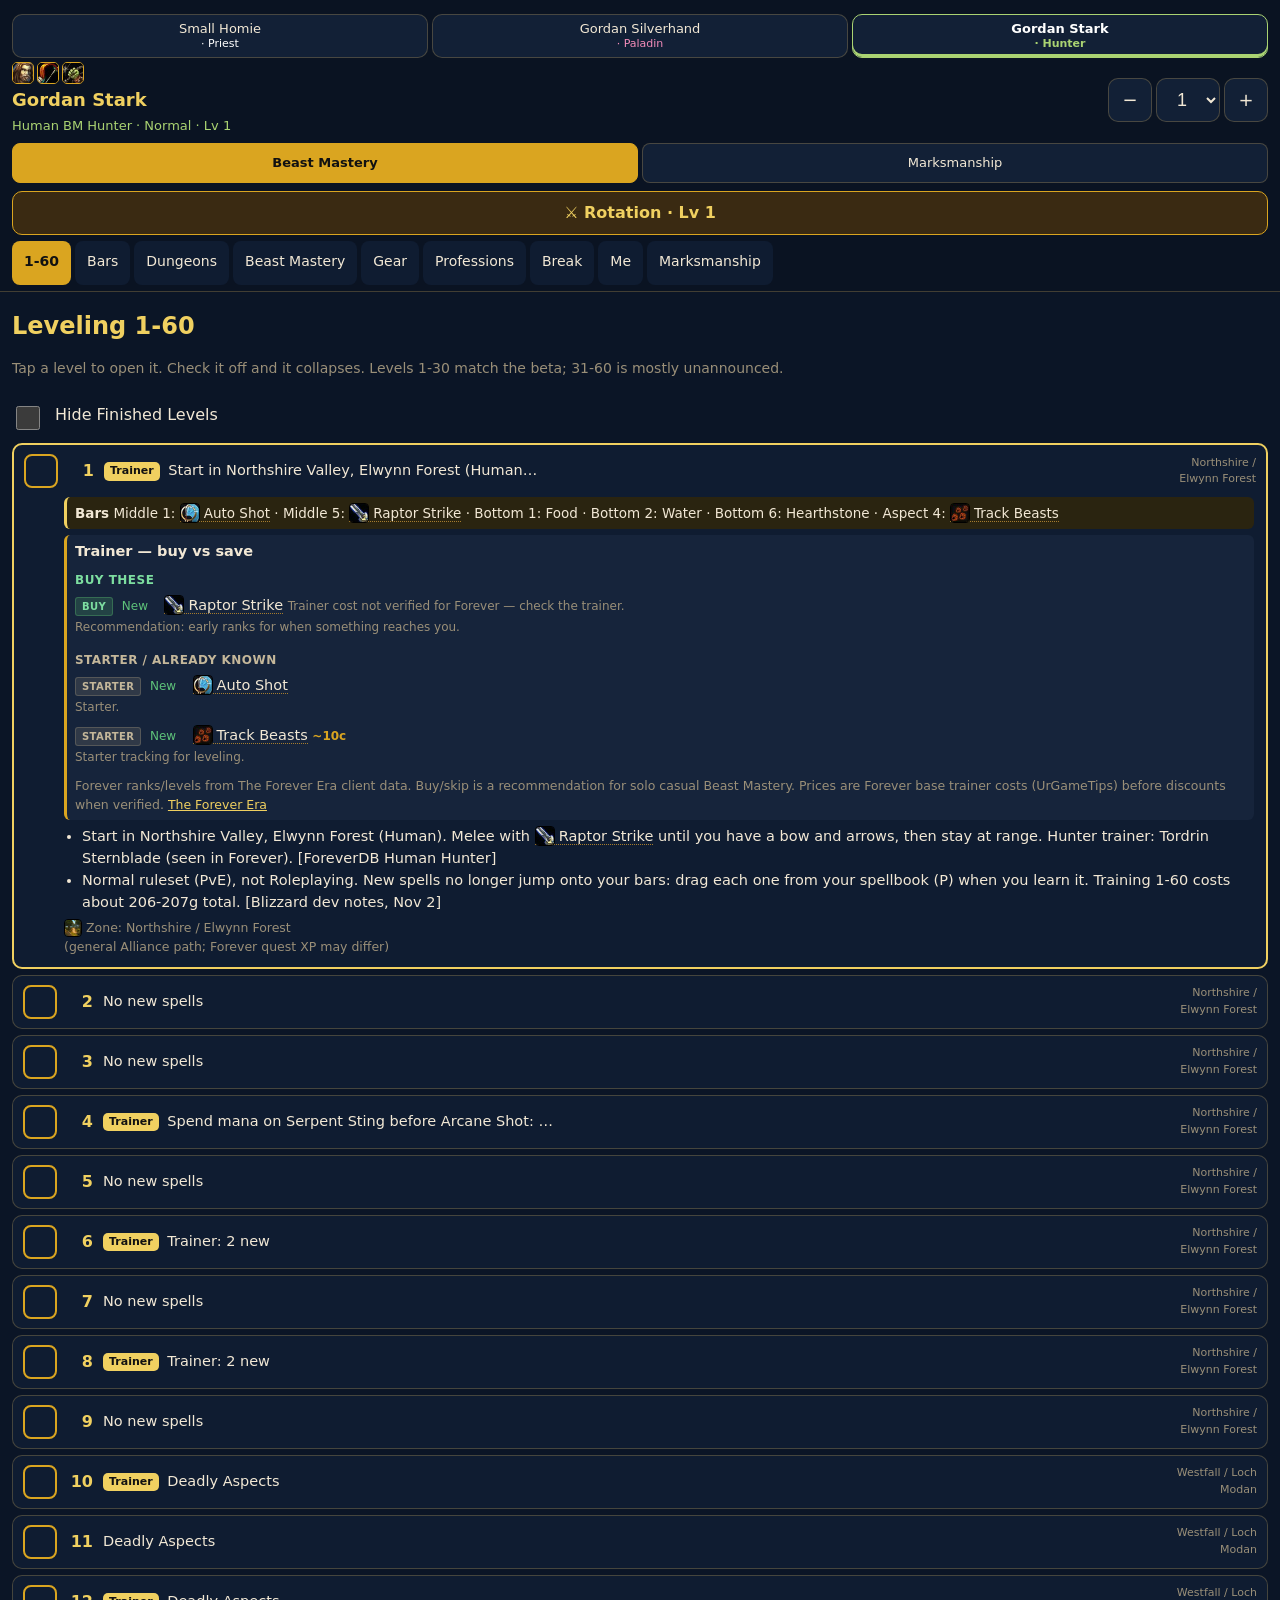
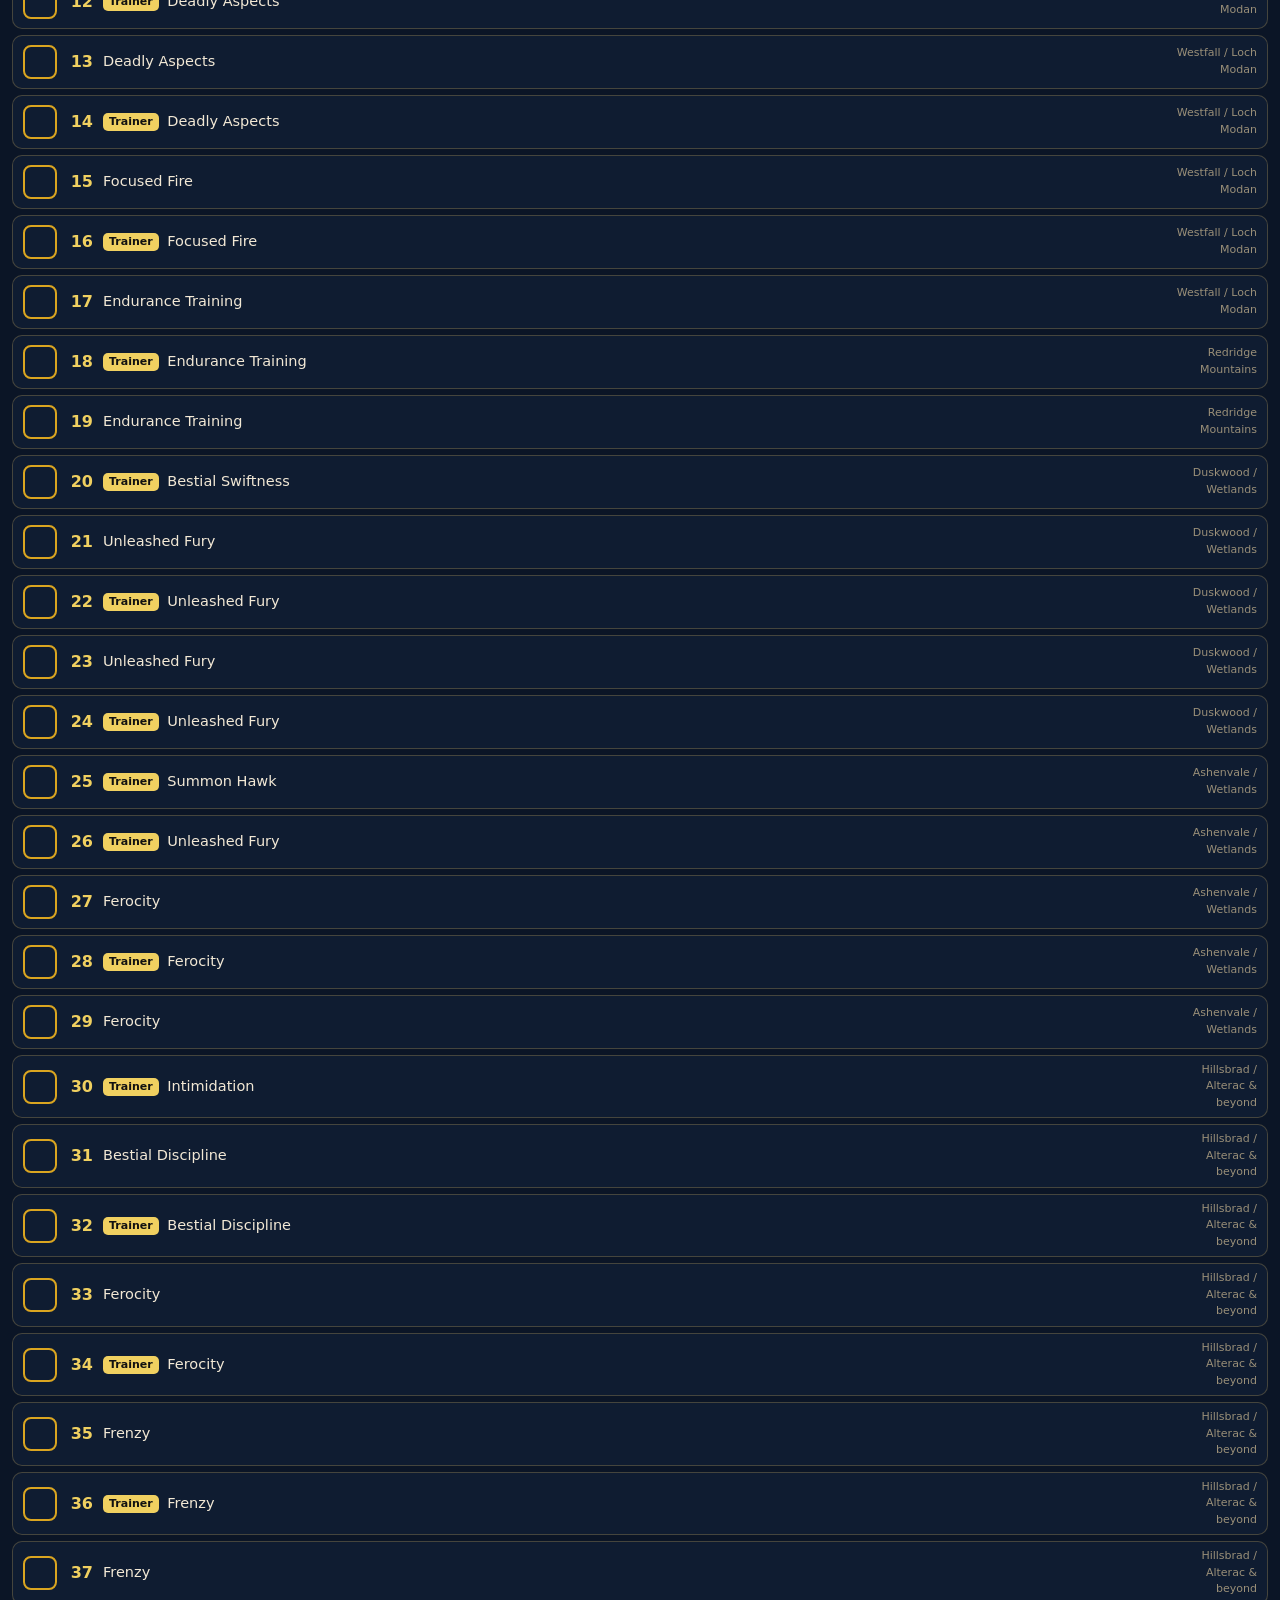
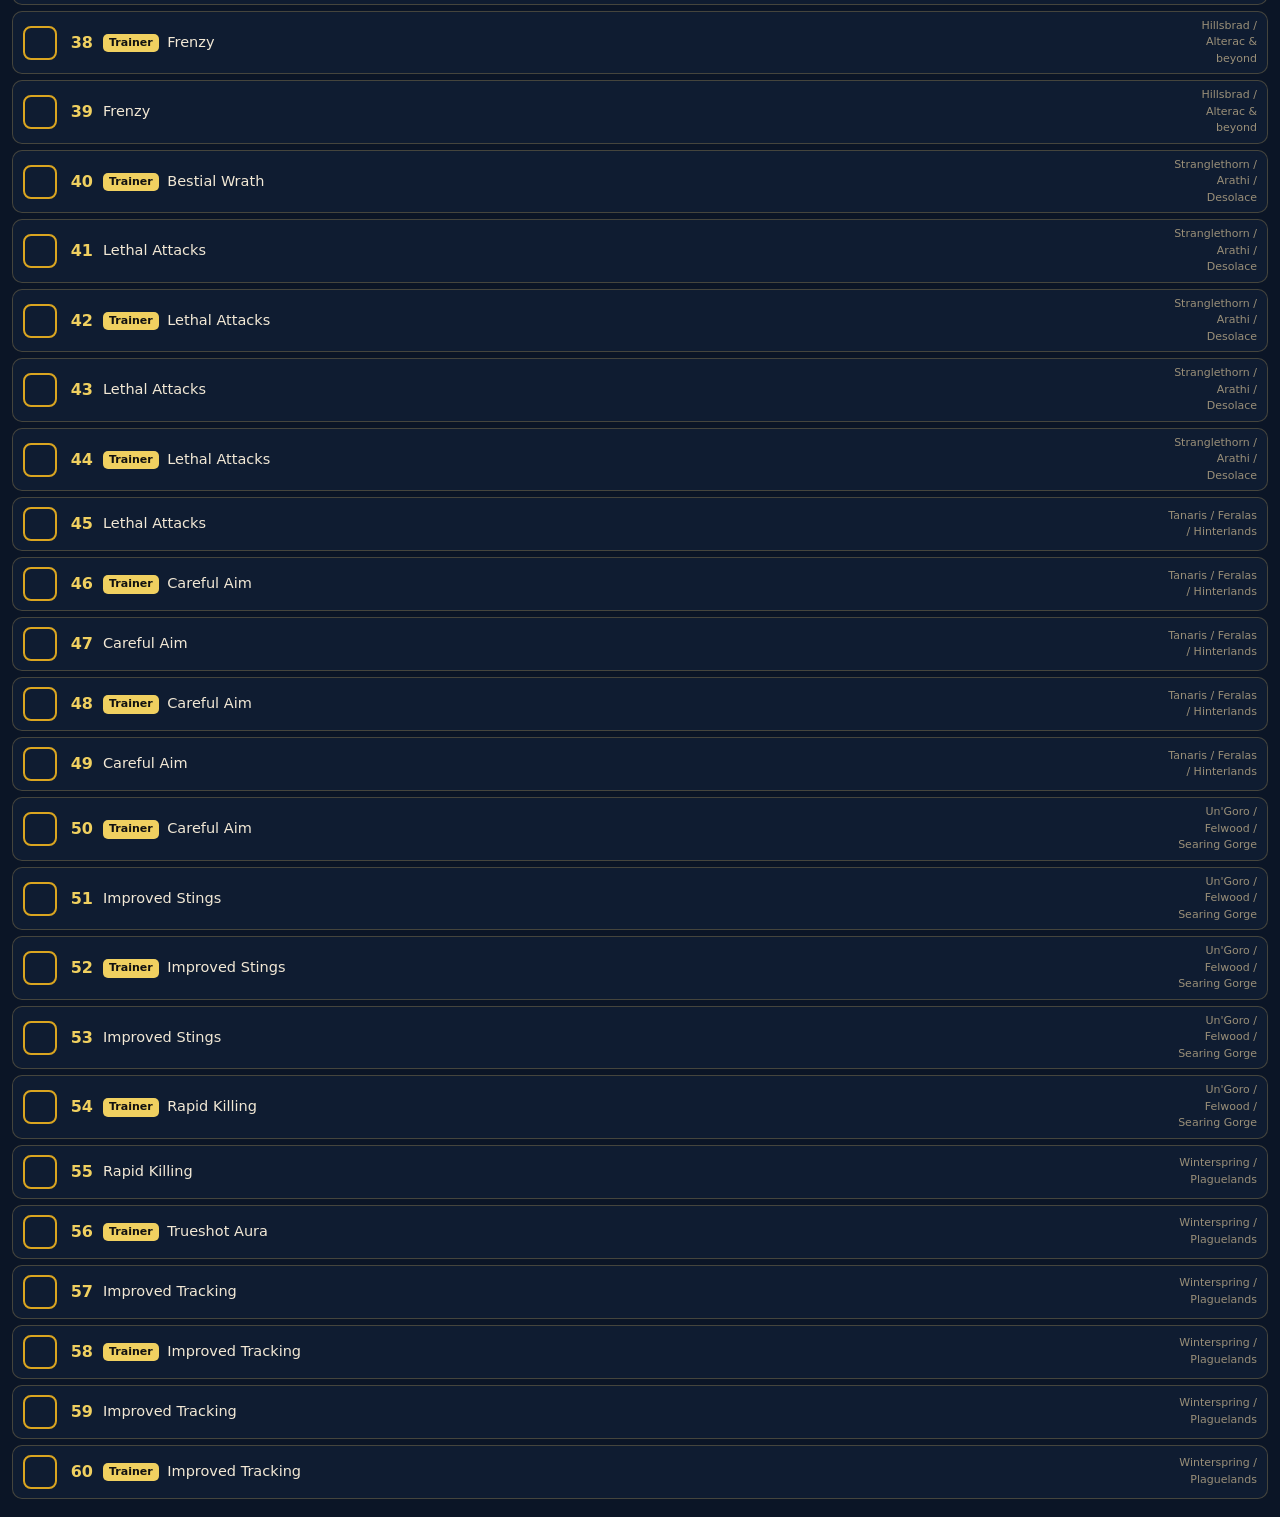
==== commit ec210446: "3-in-1: Gordan Stark Human BM + trainer buy/skip Hunter identity: Human Gordan Stark, Northshire/Elw" ====
--- a/hunter/index.html
+++ b/hunter/index.html
@@ -1,16 +1,16 @@
 <!doctype html><html lang="en"><head><meta charset="utf-8">
 <meta name="viewport" content="width=device-width,initial-scale=1,viewport-fit=cover">
-<title>Gordan Dunmark · BM Hunter</title>
+<title>Gordan Stark · BM Hunter</title>
 <meta name="theme-color" content="#0b1526">
 <meta name="apple-mobile-web-app-capable" content="yes"><meta name="mobile-web-app-capable" content="yes">
 <meta name="apple-mobile-web-app-status-bar-style" content="black-translucent">
-<meta name="apple-mobile-web-app-title" content="Gordan Dunmark">
+<meta name="apple-mobile-web-app-title" content="Gordan Stark">
 <link rel="apple-touch-icon" href="icons/icon-180.png"><link rel="icon" href="icons/icon-192.png">
 <link rel="manifest" href="../manifest.webmanifest"><link rel="stylesheet" href="style.css"><style>:root{--accent:#AAD372}</style>
 <style>.chsw{display:flex;gap:4px;padding:6px 0 4px;overflow-x:auto}.chsw a{flex:1 1 0;min-width:0;text-align:center;padding:6px 4px;min-height:44px;line-height:1.25;border:1px solid var(--line);border-radius:10px;color:var(--ink);text-decoration:none;font-size:13px;background:var(--panel)}.chsw a small{display:block;font-size:11px;color:var(--c)}.chsw a.on{border-color:var(--c);box-shadow:inset 0 -3px 0 var(--c);color:#fff;font-weight:600}</style></head><body>
 <header class="bar">
- <nav class="chsw" aria-label="Character"><a href="../priest/" style="--c:#FFFFFF" class="" onclick="localStorage.setItem('fg:last','priest')">Small Homie<small>· Priest</small></a><a href="../paladin/" style="--c:#F48CBA" class="" onclick="localStorage.setItem('fg:last','paladin')">Gordan Silverhand<small>· Paladin</small></a><a href="../hunter/" style="--c:#AAD372" class="on" onclick="localStorage.setItem('fg:last','hunter')">Gordan Dunmark<small>· Hunter</small></a></nav>
- <div class="bar-top"><div class="who"><span class="crest"><img class="ci1" src="icons/spells/achievement_character_dwarf_male.jpg" alt="" loading="lazy"><img class="ci1" src="icons/spells/classicon_hunter.jpg" alt="" loading="lazy"><img class="ci1" src="icons/spells/ability_hunter_beasttaming.jpg" alt="" loading="lazy"></span><b>Gordan Dunmark</b><span>Dwarf BM Hunter · Lv <span id="curLv">1</span></span></div>
+ <nav class="chsw" aria-label="Character"><a href="../priest/" style="--c:#FFFFFF" class="" onclick="localStorage.setItem('fg:last','priest')">Small Homie<small>· Priest</small></a><a href="../paladin/" style="--c:#F48CBA" class="" onclick="localStorage.setItem('fg:last','paladin')">Gordan Silverhand<small>· Paladin</small></a><a href="../hunter/" style="--c:#AAD372" class="on" onclick="localStorage.setItem('fg:last','hunter')">Gordan Stark<small>· Hunter</small></a></nav>
+ <div class="bar-top"><div class="who"><span class="crest"><img class="ci1" src="icons/spells/achievement_character_human_male.jpg" alt="" loading="lazy"><img class="ci1" src="icons/spells/classicon_hunter.jpg" alt="" loading="lazy"><img class="ci1" src="icons/spells/ability_hunter_beasttaming.jpg" alt="" loading="lazy"></span><b>Gordan Stark</b><span>Human BM Hunter · Normal · Lv <span id="curLv">1</span></span></div>
   <div class="lvpick"><button id="lvDown" aria-label="Level down">−</button><select id="lvSel" aria-label="Current level"></select><button id="lvUp" aria-label="Level up">+</button></div></div>
  <div class="wpn" role="group" aria-label="Spec"><button data-w="bm">Beast Mastery</button><button data-w="mm">Marksmanship</button></div>
  <button id="rotBtn" class="rotbtn" aria-expanded="false">⚔ Rotation <span id="rotTag"></span></button>
@@ -23,180 +23,180 @@
  <label class="ci inline"><input type="checkbox" id="hideDone"> <span>Hide Finished Levels</span></label>
  <div class="row" data-lv="1" id="lv1">
  <div class="row-head"><button class="chk" aria-label="Mark level 1 done" data-k="lv1"></button>
-  <span class="lv">1</span><span class="sum"><span class="tb">Trainer</span> Start in Coldridge Valley, Dun Morogh. Melee wit…</span><span class="zone">Coldridge Valley / Dun Morogh</span></div>
- <div class="row-body"><div class="barch"><b>Bars</b> Middle 1: <a class="sp" href="https://theforeverera.com/en/spells/hunter/auto-shot/" target="_blank" rel="noopener"><img class="ic" src="icons/spells/ability_whirlwind.jpg" alt="" loading="lazy">Auto Shot</a> · Middle 5: <a class="sp" href="https://theforeverera.com/en/spells/hunter/raptor-strike/" target="_blank" rel="noopener"><img class="ic" src="icons/spells/ability_meleedamage.jpg" alt="" loading="lazy">Raptor Strike</a> · Bottom 1: Food · Bottom 2: Water · Bottom 6: Hearthstone · Aspect 4: <a class="sp" href="https://theforeverera.com/en/spells/hunter/track-beasts/" target="_blank" rel="noopener"><img class="ic" src="icons/spells/ability_tracking.jpg" alt="" loading="lazy">Track Beasts</a></div><div class="trn"><b>Trainer</b><ul><li><span class="k new">New</span> <a class="sp" href="https://theforeverera.com/en/spells/hunter/auto-shot/" target="_blank" rel="noopener"><img class="ic" src="icons/spells/ability_whirlwind.jpg" alt="" loading="lazy">Auto Shot</a></li><li><span class="k new">New</span> <a class="sp" href="https://theforeverera.com/en/spells/hunter/raptor-strike/" target="_blank" rel="noopener"><img class="ic" src="icons/spells/ability_meleedamage.jpg" alt="" loading="lazy">Raptor Strike</a></li><li><span class="k new">New</span> <a class="sp" href="https://theforeverera.com/en/spells/hunter/track-beasts/" target="_blank" rel="noopener"><img class="ic" src="icons/spells/ability_tracking.jpg" alt="" loading="lazy">Track Beasts</a></li></ul><span class="src">Beta client data, Lv 1-30 playable in the beta. <a href="https://theforeverera.com/en/spells/hunter/levels/">The Forever Era</a></span></div><ul><li>Start in Coldridge Valley, Dun Morogh. Melee with <a class="sp" href="https://theforeverera.com/en/spells/hunter/raptor-strike/" target="_blank" rel="noopener"><img class="ic" src="icons/spells/ability_meleedamage.jpg" alt="" loading="lazy">Raptor Strike</a> until you have a bow and arrows, then stay at range. [WoW Forever DB]</li><li>New spells no longer jump onto your bars: drag each one from your spellbook (P) when you learn it. Training 1-60 costs about 206-207g total. [Blizzard dev notes, Nov 2]</li></ul><div class="zline"><img class="ic zi" src="icons/spells/achievement_zone_dunmorogh.jpg" alt="" loading="lazy">Zone: Coldridge Valley / Dun Morogh <span class="src">(general Alliance path; Forever quest XP may differ)</span></div></div>
+  <span class="lv">1</span><span class="sum"><span class="tb">Trainer</span> Start in Northshire Valley, Elwynn Forest (Human…</span><span class="zone">Northshire / Elwynn Forest</span></div>
+ <div class="row-body"><div class="barch"><b>Bars</b> Middle 1: <a class="sp" href="https://theforeverera.com/en/spells/hunter/auto-shot/" target="_blank" rel="noopener"><img class="ic" src="icons/spells/ability_whirlwind.jpg" alt="" loading="lazy">Auto Shot</a> · Middle 5: <a class="sp" href="https://theforeverera.com/en/spells/hunter/raptor-strike/" target="_blank" rel="noopener"><img class="ic" src="icons/spells/ability_meleedamage.jpg" alt="" loading="lazy">Raptor Strike</a> · Bottom 1: Food · Bottom 2: Water · Bottom 6: Hearthstone · Aspect 4: <a class="sp" href="https://theforeverera.com/en/spells/hunter/track-beasts/" target="_blank" rel="noopener"><img class="ic" src="icons/spells/ability_tracking.jpg" alt="" loading="lazy">Track Beasts</a></div><div class="trn"><b>Trainer — buy vs save</b><p class="trn-h buy">Buy these</p><ul><li class="adv-buy"><span class="ab">Buy</span> <span class="k new">New</span> <a class="sp" href="https://theforeverera.com/en/spells/hunter/raptor-strike/" target="_blank" rel="noopener"><img class="ic" src="icons/spells/ability_meleedamage.jpg" alt="" loading="lazy">Raptor Strike</a> <span class="cost muted">Trainer cost not verified for Forever — check the trainer.</span><div class="why">Recommendation: early ranks for when something reaches you.</div></li></ul><p class="trn-h start">Starter / already known</p><ul><li class="adv-start"><span class="ab">Starter</span> <span class="k new">New</span> <a class="sp" href="https://theforeverera.com/en/spells/hunter/auto-shot/" target="_blank" rel="noopener"><img class="ic" src="icons/spells/ability_whirlwind.jpg" alt="" loading="lazy">Auto Shot</a><div class="why">Starter.</div></li><li class="adv-start"><span class="ab">Starter</span> <span class="k new">New</span> <a class="sp" href="https://theforeverera.com/en/spells/hunter/track-beasts/" target="_blank" rel="noopener"><img class="ic" src="icons/spells/ability_tracking.jpg" alt="" loading="lazy">Track Beasts</a> <span class="cost">~10c</span><div class="why">Starter tracking for leveling.</div></li></ul><span class="src">Forever ranks/levels from The Forever Era client data. Buy/skip is a recommendation for solo casual Beast Mastery. Prices are Forever base trainer costs (UrGameTips) before discounts when verified. <a href="https://theforeverera.com/en/spells/hunter/levels/">The Forever Era</a></span></div><ul><li>Start in Northshire Valley, Elwynn Forest (Human). Melee with <a class="sp" href="https://theforeverera.com/en/spells/hunter/raptor-strike/" target="_blank" rel="noopener"><img class="ic" src="icons/spells/ability_meleedamage.jpg" alt="" loading="lazy">Raptor Strike</a> until you have a bow and arrows, then stay at range. Hunter trainer: Tordrin Sternblade (seen in Forever). [ForeverDB Human Hunter]</li><li>Normal ruleset (PvE), not Roleplaying. New spells no longer jump onto your bars: drag each one from your spellbook (P) when you learn it. Training 1-60 costs about 206-207g total. [Blizzard dev notes, Nov 2]</li></ul><div class="zline"><img class="ic zi" src="icons/spells/achievement_zone_elwynnforest.jpg" alt="" loading="lazy">Zone: Northshire / Elwynn Forest <span class="src">(general Alliance path; Forever quest XP may differ)</span></div></div>
 </div><div class="row" data-lv="2" id="lv2">
  <div class="row-head"><button class="chk" aria-label="Mark level 2 done" data-k="lv2"></button>
-  <span class="lv">2</span><span class="sum">No new spells</span><span class="zone">Coldridge Valley / Dun Morogh</span></div>
- <div class="row-body"><ul></ul><div class="zline"><img class="ic zi" src="icons/spells/achievement_zone_dunmorogh.jpg" alt="" loading="lazy">Zone: Coldridge Valley / Dun Morogh <span class="src">(general Alliance path; Forever quest XP may differ)</span></div></div>
+  <span class="lv">2</span><span class="sum">No new spells</span><span class="zone">Northshire / Elwynn Forest</span></div>
+ <div class="row-body"><ul></ul><div class="zline"><img class="ic zi" src="icons/spells/achievement_zone_elwynnforest.jpg" alt="" loading="lazy">Zone: Northshire / Elwynn Forest <span class="src">(general Alliance path; Forever quest XP may differ)</span></div></div>
 </div><div class="row" data-lv="3" id="lv3">
  <div class="row-head"><button class="chk" aria-label="Mark level 3 done" data-k="lv3"></button>
-  <span class="lv">3</span><span class="sum">No new spells</span><span class="zone">Coldridge Valley / Dun Morogh</span></div>
- <div class="row-body"><ul></ul><div class="zline"><img class="ic zi" src="icons/spells/achievement_zone_dunmorogh.jpg" alt="" loading="lazy">Zone: Coldridge Valley / Dun Morogh <span class="src">(general Alliance path; Forever quest XP may differ)</span></div></div>
+  <span class="lv">3</span><span class="sum">No new spells</span><span class="zone">Northshire / Elwynn Forest</span></div>
+ <div class="row-body"><ul></ul><div class="zline"><img class="ic zi" src="icons/spells/achievement_zone_elwynnforest.jpg" alt="" loading="lazy">Zone: Northshire / Elwynn Forest <span class="src">(general Alliance path; Forever quest XP may differ)</span></div></div>
 </div><div class="row" data-lv="4" id="lv4">
  <div class="row-head"><button class="chk" aria-label="Mark level 4 done" data-k="lv4"></button>
-  <span class="lv">4</span><span class="sum"><span class="tb">Trainer</span> Spend mana on Serpent Sting before Arcane Shot: …</span><span class="zone">Coldridge Valley / Dun Morogh</span></div>
- <div class="row-body"><div class="barch"><b>Bars</b> Middle 3: <a class="sp" href="https://theforeverera.com/en/spells/hunter/serpent-sting/" target="_blank" rel="noopener"><img class="ic" src="icons/spells/ability_hunter_quickshot.jpg" alt="" loading="lazy">Serpent Sting</a> · Aspect 1: <a class="sp" href="https://theforeverera.com/en/spells/hunter/aspect-of-the-monkey/" target="_blank" rel="noopener"><img class="ic" src="icons/spells/ability_hunter_aspectofthemonkey.jpg" alt="" loading="lazy">Aspect of the Monkey</a></div><div class="trn"><b>Trainer</b><ul><li><span class="k new">New</span> <a class="sp" href="https://theforeverera.com/en/spells/hunter/aspect-of-the-monkey/" target="_blank" rel="noopener"><img class="ic" src="icons/spells/ability_hunter_aspectofthemonkey.jpg" alt="" loading="lazy">Aspect of the Monkey</a></li><li><span class="k new">New</span> <a class="sp" href="https://theforeverera.com/en/spells/hunter/serpent-sting/" target="_blank" rel="noopener"><img class="ic" src="icons/spells/ability_hunter_quickshot.jpg" alt="" loading="lazy">Serpent Sting</a></li></ul><span class="src">Beta client data, Lv 1-30 playable in the beta. <a href="https://theforeverera.com/en/spells/hunter/levels/">The Forever Era</a></span></div><ul><li>Spend mana on <a class="sp" href="https://theforeverera.com/en/spells/hunter/serpent-sting/" target="_blank" rel="noopener"><img class="ic" src="icons/spells/ability_hunter_quickshot.jpg" alt="" loading="lazy">Serpent Sting</a> before <a class="sp" href="https://theforeverera.com/en/spells/hunter/arcane-shot/" target="_blank" rel="noopener"><img class="ic" src="icons/spells/ability_impalingbolt.jpg" alt="" loading="lazy">Arcane Shot</a>: <a class="sp" href="https://theforeverera.com/en/spells/hunter/auto-shot/" target="_blank" rel="noopener"><img class="ic" src="icons/spells/ability_whirlwind.jpg" alt="" loading="lazy">Auto Shot</a> does most of the work. [WoW Forever DB]</li></ul><div class="zline"><img class="ic zi" src="icons/spells/achievement_zone_dunmorogh.jpg" alt="" loading="lazy">Zone: Coldridge Valley / Dun Morogh <span class="src">(general Alliance path; Forever quest XP may differ)</span></div></div>
+  <span class="lv">4</span><span class="sum"><span class="tb">Trainer</span> Spend mana on Serpent Sting before Arcane Shot: …</span><span class="zone">Northshire / Elwynn Forest</span></div>
+ <div class="row-body"><div class="barch"><b>Bars</b> Middle 3: <a class="sp" href="https://theforeverera.com/en/spells/hunter/serpent-sting/" target="_blank" rel="noopener"><img class="ic" src="icons/spells/ability_hunter_quickshot.jpg" alt="" loading="lazy">Serpent Sting</a> · Aspect 1: <a class="sp" href="https://theforeverera.com/en/spells/hunter/aspect-of-the-monkey/" target="_blank" rel="noopener"><img class="ic" src="icons/spells/ability_hunter_aspectofthemonkey.jpg" alt="" loading="lazy">Aspect of the Monkey</a></div><div class="trn"><b>Trainer — buy vs save</b><p class="trn-h buy">Buy these</p><ul><li class="adv-buy"><span class="ab">Buy</span> <span class="k new">New</span> <a class="sp" href="https://theforeverera.com/en/spells/hunter/aspect-of-the-monkey/" target="_blank" rel="noopener"><img class="ic" src="icons/spells/ability_hunter_aspectofthemonkey.jpg" alt="" loading="lazy">Aspect of the Monkey</a> <span class="cost">~1s</span><div class="why">Recommendation: dodge while you get hit early.</div></li><li class="adv-buy"><span class="ab">Buy</span> <span class="k new">New</span> <a class="sp" href="https://theforeverera.com/en/spells/hunter/serpent-sting/" target="_blank" rel="noopener"><img class="ic" src="icons/spells/ability_hunter_quickshot.jpg" alt="" loading="lazy">Serpent Sting</a> <span class="cost">~1s</span><div class="why">Recommendation: core DoT for BM leveling.</div></li></ul><span class="src">Forever ranks/levels from The Forever Era client data. Buy/skip is a recommendation for solo casual Beast Mastery. Prices are Forever base trainer costs (UrGameTips) before discounts when verified. <a href="https://theforeverera.com/en/spells/hunter/levels/">The Forever Era</a></span></div><ul><li>Spend mana on <a class="sp" href="https://theforeverera.com/en/spells/hunter/serpent-sting/" target="_blank" rel="noopener"><img class="ic" src="icons/spells/ability_hunter_quickshot.jpg" alt="" loading="lazy">Serpent Sting</a> before <a class="sp" href="https://theforeverera.com/en/spells/hunter/arcane-shot/" target="_blank" rel="noopener"><img class="ic" src="icons/spells/ability_impalingbolt.jpg" alt="" loading="lazy">Arcane Shot</a>: <a class="sp" href="https://theforeverera.com/en/spells/hunter/auto-shot/" target="_blank" rel="noopener"><img class="ic" src="icons/spells/ability_whirlwind.jpg" alt="" loading="lazy">Auto Shot</a> does most of the work. [WoW Forever DB]</li></ul><div class="zline"><img class="ic zi" src="icons/spells/achievement_zone_elwynnforest.jpg" alt="" loading="lazy">Zone: Northshire / Elwynn Forest <span class="src">(general Alliance path; Forever quest XP may differ)</span></div></div>
 </div><div class="row" data-lv="5" id="lv5">
  <div class="row-head"><button class="chk" aria-label="Mark level 5 done" data-k="lv5"></button>
-  <span class="lv">5</span><span class="sum">No new spells</span><span class="zone">Coldridge Valley / Dun Morogh</span></div>
- <div class="row-body"><ul></ul><div class="zline"><img class="ic zi" src="icons/spells/achievement_zone_dunmorogh.jpg" alt="" loading="lazy">Zone: Coldridge Valley / Dun Morogh <span class="src">(general Alliance path; Forever quest XP may differ)</span></div></div>
+  <span class="lv">5</span><span class="sum">No new spells</span><span class="zone">Northshire / Elwynn Forest</span></div>
+ <div class="row-body"><ul></ul><div class="zline"><img class="ic zi" src="icons/spells/achievement_zone_elwynnforest.jpg" alt="" loading="lazy">Zone: Northshire / Elwynn Forest <span class="src">(general Alliance path; Forever quest XP may differ)</span></div></div>
 </div><div class="row" data-lv="6" id="lv6">
  <div class="row-head"><button class="chk" aria-label="Mark level 6 done" data-k="lv6"></button>
-  <span class="lv">6</span><span class="sum"><span class="tb">Trainer</span> Trainer: 2 new</span><span class="zone">Coldridge Valley / Dun Morogh</span></div>
- <div class="row-body"><div class="barch"><b>Bars</b> Middle 2: Hunter&#x27;s Mark · Middle 4: <a class="sp" href="https://theforeverera.com/en/spells/hunter/arcane-shot/" target="_blank" rel="noopener"><img class="ic" src="icons/spells/ability_impalingbolt.jpg" alt="" loading="lazy">Arcane Shot</a></div><div class="trn"><b>Trainer</b><ul><li><span class="k new">New</span> <a class="sp" href="https://theforeverera.com/en/spells/hunter/arcane-shot/" target="_blank" rel="noopener"><img class="ic" src="icons/spells/ability_impalingbolt.jpg" alt="" loading="lazy">Arcane Shot</a></li><li><span class="k new">New</span> Hunter&#x27;s Mark</li></ul><span class="src">Beta client data, Lv 1-30 playable in the beta. <a href="https://theforeverera.com/en/spells/hunter/levels/">The Forever Era</a></span></div><ul></ul><div class="zline"><img class="ic zi" src="icons/spells/achievement_zone_dunmorogh.jpg" alt="" loading="lazy">Zone: Coldridge Valley / Dun Morogh <span class="src">(general Alliance path; Forever quest XP may differ)</span></div></div>
+  <span class="lv">6</span><span class="sum"><span class="tb">Trainer</span> Trainer: 2 new</span><span class="zone">Northshire / Elwynn Forest</span></div>
+ <div class="row-body"><div class="barch"><b>Bars</b> Middle 2: Hunter&#x27;s Mark · Middle 4: <a class="sp" href="https://theforeverera.com/en/spells/hunter/arcane-shot/" target="_blank" rel="noopener"><img class="ic" src="icons/spells/ability_impalingbolt.jpg" alt="" loading="lazy">Arcane Shot</a></div><div class="trn"><b>Trainer — buy vs save</b><p class="trn-h buy">Buy these</p><ul><li class="adv-buy"><span class="ab">Buy</span> <span class="k new">New</span> <a class="sp" href="https://theforeverera.com/en/spells/hunter/arcane-shot/" target="_blank" rel="noopener"><img class="ic" src="icons/spells/ability_impalingbolt.jpg" alt="" loading="lazy">Arcane Shot</a> <span class="cost">~1s</span><div class="why">Recommendation: filler until <a class="sp" href="https://theforeverera.com/en/spells/hunter/summon-hawk/" target="_blank" rel="noopener"><img class="ic" src="icons/spells/ability_hunter_animalhandler.jpg" alt="" loading="lazy">Summon Hawk</a>; still train ranks.</div></li><li class="adv-buy"><span class="ab">Buy</span> <span class="k new">New</span> Hunter&#x27;s Mark <span class="cost">~1s</span><div class="why">Recommendation: RAP for you and the pet&#x27;s target.</div></li></ul><span class="src">Forever ranks/levels from The Forever Era client data. Buy/skip is a recommendation for solo casual Beast Mastery. Prices are Forever base trainer costs (UrGameTips) before discounts when verified. <a href="https://theforeverera.com/en/spells/hunter/levels/">The Forever Era</a></span></div><ul></ul><div class="zline"><img class="ic zi" src="icons/spells/achievement_zone_elwynnforest.jpg" alt="" loading="lazy">Zone: Northshire / Elwynn Forest <span class="src">(general Alliance path; Forever quest XP may differ)</span></div></div>
 </div><div class="row" data-lv="7" id="lv7">
  <div class="row-head"><button class="chk" aria-label="Mark level 7 done" data-k="lv7"></button>
-  <span class="lv">7</span><span class="sum">No new spells</span><span class="zone">Coldridge Valley / Dun Morogh</span></div>
- <div class="row-body"><ul></ul><div class="zline"><img class="ic zi" src="icons/spells/achievement_zone_dunmorogh.jpg" alt="" loading="lazy">Zone: Coldridge Valley / Dun Morogh <span class="src">(general Alliance path; Forever quest XP may differ)</span></div></div>
+  <span class="lv">7</span><span class="sum">No new spells</span><span class="zone">Northshire / Elwynn Forest</span></div>
+ <div class="row-body"><ul></ul><div class="zline"><img class="ic zi" src="icons/spells/achievement_zone_elwynnforest.jpg" alt="" loading="lazy">Zone: Northshire / Elwynn Forest <span class="src">(general Alliance path; Forever quest XP may differ)</span></div></div>
 </div><div class="row" data-lv="8" id="lv8">
  <div class="row-head"><button class="chk" aria-label="Mark level 8 done" data-k="lv8"></button>
-  <span class="lv">8</span><span class="sum"><span class="tb">Trainer</span> Trainer: 2 new</span><span class="zone">Coldridge Valley / Dun Morogh</span></div>
- <div class="row-body"><div class="barch"><b>Bars</b> Top 2: <a class="sp" href="https://theforeverera.com/en/spells/hunter/concussive-shot/" target="_blank" rel="noopener"><img class="ic" src="icons/spells/spell_frost_stun.jpg" alt="" loading="lazy">Concussive Shot</a></div><div class="trn"><b>Trainer</b><ul><li><span class="k new">New</span> <a class="sp" href="https://theforeverera.com/en/spells/hunter/concussive-shot/" target="_blank" rel="noopener"><img class="ic" src="icons/spells/spell_frost_stun.jpg" alt="" loading="lazy">Concussive Shot</a></li><li><span class="k ">R2</span> <a class="sp" href="https://theforeverera.com/en/spells/hunter/raptor-strike/" target="_blank" rel="noopener"><img class="ic" src="icons/spells/ability_meleedamage.jpg" alt="" loading="lazy">Raptor Strike</a></li></ul><span class="src">Beta client data, Lv 1-30 playable in the beta. <a href="https://theforeverera.com/en/spells/hunter/levels/">The Forever Era</a></span></div><ul></ul><div class="zline"><img class="ic zi" src="icons/spells/achievement_zone_dunmorogh.jpg" alt="" loading="lazy">Zone: Coldridge Valley / Dun Morogh <span class="src">(general Alliance path; Forever quest XP may differ)</span></div></div>
+  <span class="lv">8</span><span class="sum"><span class="tb">Trainer</span> Trainer: 2 new</span><span class="zone">Northshire / Elwynn Forest</span></div>
+ <div class="row-body"><div class="barch"><b>Bars</b> Top 2: <a class="sp" href="https://theforeverera.com/en/spells/hunter/concussive-shot/" target="_blank" rel="noopener"><img class="ic" src="icons/spells/spell_frost_stun.jpg" alt="" loading="lazy">Concussive Shot</a></div><div class="trn"><b>Trainer — buy vs save</b><p class="trn-h buy">Buy these</p><ul><li class="adv-buy"><span class="ab">Buy</span> <span class="k new">New</span> <a class="sp" href="https://theforeverera.com/en/spells/hunter/concussive-shot/" target="_blank" rel="noopener"><img class="ic" src="icons/spells/spell_frost_stun.jpg" alt="" loading="lazy">Concussive Shot</a> <span class="cost">~2s</span><div class="why">Recommendation: kiting slow.</div></li><li class="adv-buy"><span class="ab">Buy</span> <span class="k ">R2</span> <a class="sp" href="https://theforeverera.com/en/spells/hunter/raptor-strike/" target="_blank" rel="noopener"><img class="ic" src="icons/spells/ability_meleedamage.jpg" alt="" loading="lazy">Raptor Strike</a> <span class="cost">~2s</span><div class="why">Recommendation: early ranks for when something reaches you.</div></li></ul><span class="src">Forever ranks/levels from The Forever Era client data. Buy/skip is a recommendation for solo casual Beast Mastery. Prices are Forever base trainer costs (UrGameTips) before discounts when verified. <a href="https://theforeverera.com/en/spells/hunter/levels/">The Forever Era</a></span></div><ul></ul><div class="zline"><img class="ic zi" src="icons/spells/achievement_zone_elwynnforest.jpg" alt="" loading="lazy">Zone: Northshire / Elwynn Forest <span class="src">(general Alliance path; Forever quest XP may differ)</span></div></div>
 </div><div class="row" data-lv="9" id="lv9">
  <div class="row-head"><button class="chk" aria-label="Mark level 9 done" data-k="lv9"></button>
-  <span class="lv">9</span><span class="sum">No new spells</span><span class="zone">Coldridge Valley / Dun Morogh</span></div>
- <div class="row-body"><ul></ul><div class="zline"><img class="ic zi" src="icons/spells/achievement_zone_dunmorogh.jpg" alt="" loading="lazy">Zone: Coldridge Valley / Dun Morogh <span class="src">(general Alliance path; Forever quest XP may differ)</span></div></div>
+  <span class="lv">9</span><span class="sum">No new spells</span><span class="zone">Northshire / Elwynn Forest</span></div>
+ <div class="row-body"><ul></ul><div class="zline"><img class="ic zi" src="icons/spells/achievement_zone_elwynnforest.jpg" alt="" loading="lazy">Zone: Northshire / Elwynn Forest <span class="src">(general Alliance path; Forever quest XP may differ)</span></div></div>
 </div><div class="row" data-lv="10" id="lv10">
  <div class="row-head"><button class="chk" aria-label="Mark level 10 done" data-k="lv10"></button>
-  <span class="lv">10</span><span class="sum"><span class="tb">Trainer</span> Deadly Aspects</span><span class="zone">Loch Modan / Westfall</span></div>
- <div class="row-body"><div class="barch"><b>Bars</b> Bottom 3: <a class="sp" href="https://theforeverera.com/en/spells/hunter/call-pet/" target="_blank" rel="noopener"><img class="ic" src="icons/spells/ability_hunter_beastcall.jpg" alt="" loading="lazy">Call Pet</a> · Bottom 4: <a class="sp" href="https://theforeverera.com/en/spells/hunter/feed-pet/" target="_blank" rel="noopener"><img class="ic" src="icons/spells/ability_hunter_beasttraining.jpg" alt="" loading="lazy">Feed Pet</a> · Bottom 5: <a class="sp" href="https://theforeverera.com/en/spells/hunter/revive-pet/" target="_blank" rel="noopener"><img class="ic" src="icons/spells/ability_hunter_beastsoothe.jpg" alt="" loading="lazy">Revive Pet</a> · Aspect 1: <a class="sp" href="https://theforeverera.com/en/spells/hunter/aspect-of-the-hawk/" target="_blank" rel="noopener"><img class="ic" src="icons/spells/spell_nature_ravenform.jpg" alt="" loading="lazy">Aspect of the Hawk</a></div><div class="trn"><b>Trainer</b><ul><li><span class="k new">New</span> <a class="sp" href="https://theforeverera.com/en/spells/hunter/aspect-of-the-hawk/" target="_blank" rel="noopener"><img class="ic" src="icons/spells/spell_nature_ravenform.jpg" alt="" loading="lazy">Aspect of the Hawk</a></li><li><span class="k new">New</span> <a class="sp" href="https://theforeverera.com/en/spells/hunter/call-pet/" target="_blank" rel="noopener"><img class="ic" src="icons/spells/ability_hunter_beastcall.jpg" alt="" loading="lazy">Call Pet</a></li><li><span class="k new">New</span> <a class="sp" href="https://theforeverera.com/en/spells/hunter/dismiss-pet/" target="_blank" rel="noopener"><img class="ic" src="icons/spells/spell_nature_spiritwolf.jpg" alt="" loading="lazy">Dismiss Pet</a></li><li><span class="k new">New</span> <a class="sp" href="https://theforeverera.com/en/spells/hunter/feed-pet/" target="_blank" rel="noopener"><img class="ic" src="icons/spells/ability_hunter_beasttraining.jpg" alt="" loading="lazy">Feed Pet</a></li><li><span class="k new">New</span> <a class="sp" href="https://theforeverera.com/en/spells/hunter/revive-pet/" target="_blank" rel="noopener"><img class="ic" src="icons/spells/ability_hunter_beastsoothe.jpg" alt="" loading="lazy">Revive Pet</a></li><li><span class="k new">New</span> <a class="sp" href="https://theforeverera.com/en/spells/hunter/tame-beast/" target="_blank" rel="noopener"><img class="ic" src="icons/spells/ability_hunter_beasttaming.jpg" alt="" loading="lazy">Tame Beast</a></li><li><span class="k new">New</span> <a class="sp" href="https://theforeverera.com/en/spells/hunter/track-humanoids/" target="_blank" rel="noopener"><img class="ic" src="icons/spells/spell_holy_prayerofhealing.jpg" alt="" loading="lazy">Track Humanoids</a></li><li><span class="k ">R2</span> <a class="sp" href="https://theforeverera.com/en/spells/hunter/serpent-sting/" target="_blank" rel="noopener"><img class="ic" src="icons/spells/ability_hunter_quickshot.jpg" alt="" loading="lazy">Serpent Sting</a></li></ul><span class="src">Beta client data, Lv 1-30 playable in the beta. <a href="https://theforeverera.com/en/spells/hunter/levels/">The Forever Era</a></span></div><div class="tal"><b>Deadly Aspects</b> <span class="rank">1/5</span><div class="eff">BM · <a class="sp" href="https://theforeverera.com/en/spells/hunter/aspect-of-the-hawk/" target="_blank" rel="noopener"><img class="ic" src="icons/spells/spell_nature_ravenform.jpg" alt="" loading="lazy">Aspect of the Hawk</a> can proc +30% ranged speed</div><span class="src">Wowhead Forever Beast Mastery leveling order (Oct 30)</span></div><ul><li>Taming quest: Grif Wildheart in Kharanos (Large Crag Boar, Snow Leopard, Ice Claw Bear), then Belia Thundergranite in Ironforge. [WoW Forever DB]</li><li>You can only tame beasts at or below your level. Head to Loch Modan; a Loch Modan bear is the easy tank pet. [WoW Forever DB]</li></ul><div class="zline"><img class="ic zi" src="icons/spells/achievement_zone_lochmodan.jpg" alt="" loading="lazy">Zone: Loch Modan / Westfall <span class="src">(general Alliance path; Forever quest XP may differ)</span></div></div>
+  <span class="lv">10</span><span class="sum"><span class="tb">Trainer</span> Deadly Aspects</span><span class="zone">Westfall / Loch Modan</span></div>
+ <div class="row-body"><div class="barch"><b>Bars</b> Bottom 3: <a class="sp" href="https://theforeverera.com/en/spells/hunter/call-pet/" target="_blank" rel="noopener"><img class="ic" src="icons/spells/ability_hunter_beastcall.jpg" alt="" loading="lazy">Call Pet</a> · Bottom 4: <a class="sp" href="https://theforeverera.com/en/spells/hunter/feed-pet/" target="_blank" rel="noopener"><img class="ic" src="icons/spells/ability_hunter_beasttraining.jpg" alt="" loading="lazy">Feed Pet</a> · Bottom 5: <a class="sp" href="https://theforeverera.com/en/spells/hunter/revive-pet/" target="_blank" rel="noopener"><img class="ic" src="icons/spells/ability_hunter_beastsoothe.jpg" alt="" loading="lazy">Revive Pet</a> · Aspect 1: <a class="sp" href="https://theforeverera.com/en/spells/hunter/aspect-of-the-hawk/" target="_blank" rel="noopener"><img class="ic" src="icons/spells/spell_nature_ravenform.jpg" alt="" loading="lazy">Aspect of the Hawk</a></div><div class="trn"><b>Trainer — buy vs save</b><p class="trn-h buy">Buy these</p><ul><li class="adv-buy"><span class="ab">Buy</span> <span class="k new">New</span> <a class="sp" href="https://theforeverera.com/en/spells/hunter/aspect-of-the-hawk/" target="_blank" rel="noopener"><img class="ic" src="icons/spells/spell_nature_ravenform.jpg" alt="" loading="lazy">Aspect of the Hawk</a> <span class="cost">~4s</span><div class="why">Recommendation: main combat Aspect for ranged BM.</div></li><li class="adv-buy"><span class="ab">Buy</span> <span class="k ">R2</span> <a class="sp" href="https://theforeverera.com/en/spells/hunter/serpent-sting/" target="_blank" rel="noopener"><img class="ic" src="icons/spells/ability_hunter_quickshot.jpg" alt="" loading="lazy">Serpent Sting</a> <span class="cost">~4s</span><div class="why">Recommendation: core DoT for BM leveling.</div></li></ul><p class="trn-h quest">From quests (no trainer gold)</p><ul><li class="adv-quest"><span class="ab">Quest</span> <span class="k new">New</span> <a class="sp" href="https://theforeverera.com/en/spells/hunter/call-pet/" target="_blank" rel="noopener"><img class="ic" src="icons/spells/ability_hunter_beastcall.jpg" alt="" loading="lazy">Call Pet</a><div class="why">From taming quests — not trainer gold.</div></li><li class="adv-quest"><span class="ab">Quest</span> <span class="k new">New</span> <a class="sp" href="https://theforeverera.com/en/spells/hunter/dismiss-pet/" target="_blank" rel="noopener"><img class="ic" src="icons/spells/spell_nature_spiritwolf.jpg" alt="" loading="lazy">Dismiss Pet</a><div class="why">From taming quests — not trainer gold.</div></li><li class="adv-quest"><span class="ab">Quest</span> <span class="k new">New</span> <a class="sp" href="https://theforeverera.com/en/spells/hunter/feed-pet/" target="_blank" rel="noopener"><img class="ic" src="icons/spells/ability_hunter_beasttraining.jpg" alt="" loading="lazy">Feed Pet</a><div class="why">From training quest — not trainer gold.</div></li><li class="adv-quest"><span class="ab">Quest</span> <span class="k new">New</span> <a class="sp" href="https://theforeverera.com/en/spells/hunter/revive-pet/" target="_blank" rel="noopener"><img class="ic" src="icons/spells/ability_hunter_beastsoothe.jpg" alt="" loading="lazy">Revive Pet</a><div class="why">From training quest — not trainer gold.</div></li><li class="adv-quest"><span class="ab">Quest</span> <span class="k new">New</span> <a class="sp" href="https://theforeverera.com/en/spells/hunter/tame-beast/" target="_blank" rel="noopener"><img class="ic" src="icons/spells/ability_hunter_beasttaming.jpg" alt="" loading="lazy">Tame Beast</a><div class="why">From taming quest — not trainer gold.</div></li></ul><p class="trn-h skip">Skip or delay — save gold</p><ul><li class="adv-skip"><span class="ab">Skip / save</span> <span class="k new">New</span> <a class="sp" href="https://theforeverera.com/en/spells/hunter/track-humanoids/" target="_blank" rel="noopener"><img class="ic" src="icons/spells/spell_holy_prayerofhealing.jpg" alt="" loading="lazy">Track Humanoids</a> <span class="cost">~4s</span><div class="why">Recommendation: buy only for humanoid-heavy zones.</div></li></ul><span class="src">Forever ranks/levels from The Forever Era client data. Buy/skip is a recommendation for solo casual Beast Mastery. Prices are Forever base trainer costs (UrGameTips) before discounts when verified. <a href="https://theforeverera.com/en/spells/hunter/levels/">The Forever Era</a></span></div><div class="tal"><b>Deadly Aspects</b> <span class="rank">1/5</span><div class="eff">BM · <a class="sp" href="https://theforeverera.com/en/spells/hunter/aspect-of-the-hawk/" target="_blank" rel="noopener"><img class="ic" src="icons/spells/spell_nature_ravenform.jpg" alt="" loading="lazy">Aspect of the Hawk</a> can proc +30% ranged speed</div><span class="src">Wowhead Forever Beast Mastery leveling order (Oct 30)</span></div><ul><li>Taming the Beast: Josephine Carson in Goldshire (seen in Forever). Pet care spells come from the class quests. [ForeverDB Human Hunter]</li><li>You can only tame beasts at or below your level. A Young Forest Bear is a strong early tank pet (Swipe). Keep buying <a class="sp" href="https://theforeverera.com/en/spells/hunter/mend-pet/" target="_blank" rel="noopener"><img class="ic" src="icons/spells/ability_hunter_mendpet.jpg" alt="" loading="lazy">Mend Pet</a> ranks. [Icy Veins Forever BM / ForeverDB]</li></ul><div class="zline"><img class="ic zi" src="icons/spells/achievement_zone_westfall_01.jpg" alt="" loading="lazy">Zone: Westfall / Loch Modan <span class="src">(general Alliance path; Forever quest XP may differ)</span></div></div>
 </div><div class="row" data-lv="11" id="lv11">
  <div class="row-head"><button class="chk" aria-label="Mark level 11 done" data-k="lv11"></button>
-  <span class="lv">11</span><span class="sum">Deadly Aspects</span><span class="zone">Loch Modan / Westfall</span></div>
- <div class="row-body"><div class="tal"><b>Deadly Aspects</b> <span class="rank">2/5</span><div class="eff">BM · <a class="sp" href="https://theforeverera.com/en/spells/hunter/aspect-of-the-hawk/" target="_blank" rel="noopener"><img class="ic" src="icons/spells/spell_nature_ravenform.jpg" alt="" loading="lazy">Aspect of the Hawk</a> can proc +30% ranged speed</div><span class="src">Wowhead Forever Beast Mastery leveling order (Oct 30)</span></div><ul></ul><div class="zline"><img class="ic zi" src="icons/spells/achievement_zone_lochmodan.jpg" alt="" loading="lazy">Zone: Loch Modan / Westfall <span class="src">(general Alliance path; Forever quest XP may differ)</span></div></div>
+  <span class="lv">11</span><span class="sum">Deadly Aspects</span><span class="zone">Westfall / Loch Modan</span></div>
+ <div class="row-body"><div class="tal"><b>Deadly Aspects</b> <span class="rank">2/5</span><div class="eff">BM · <a class="sp" href="https://theforeverera.com/en/spells/hunter/aspect-of-the-hawk/" target="_blank" rel="noopener"><img class="ic" src="icons/spells/spell_nature_ravenform.jpg" alt="" loading="lazy">Aspect of the Hawk</a> can proc +30% ranged speed</div><span class="src">Wowhead Forever Beast Mastery leveling order (Oct 30)</span></div><ul></ul><div class="zline"><img class="ic zi" src="icons/spells/achievement_zone_westfall_01.jpg" alt="" loading="lazy">Zone: Westfall / Loch Modan <span class="src">(general Alliance path; Forever quest XP may differ)</span></div></div>
 </div><div class="row" data-lv="12" id="lv12">
  <div class="row-head"><button class="chk" aria-label="Mark level 12 done" data-k="lv12"></button>
-  <span class="lv">12</span><span class="sum"><span class="tb">Trainer</span> Deadly Aspects</span><span class="zone">Loch Modan / Westfall</span></div>
- <div class="row-body"><div class="barch"><b>Bars</b> Top 1: <a class="sp" href="https://theforeverera.com/en/spells/hunter/mend-pet/" target="_blank" rel="noopener"><img class="ic" src="icons/spells/ability_hunter_mendpet.jpg" alt="" loading="lazy">Mend Pet</a> · Top 3: <a class="sp" href="https://theforeverera.com/en/spells/hunter/wing-clip/" target="_blank" rel="noopener"><img class="ic" src="icons/spells/ability_rogue_trip.jpg" alt="" loading="lazy">Wing Clip</a></div><div class="trn"><b>Trainer</b><ul><li><span class="k new">New</span> <a class="sp" href="https://theforeverera.com/en/spells/hunter/distracting-shot/" target="_blank" rel="noopener"><img class="ic" src="icons/spells/spell_arcane_blink.jpg" alt="" loading="lazy">Distracting Shot</a></li><li><span class="k new">New</span> <a class="sp" href="https://theforeverera.com/en/spells/hunter/mend-pet/" target="_blank" rel="noopener"><img class="ic" src="icons/spells/ability_hunter_mendpet.jpg" alt="" loading="lazy">Mend Pet</a></li><li><span class="k new">New</span> <a class="sp" href="https://theforeverera.com/en/spells/hunter/wing-clip/" target="_blank" rel="noopener"><img class="ic" src="icons/spells/ability_rogue_trip.jpg" alt="" loading="lazy">Wing Clip</a></li><li><span class="k ">R2</span> <a class="sp" href="https://theforeverera.com/en/spells/hunter/arcane-shot/" target="_blank" rel="noopener"><img class="ic" src="icons/spells/ability_impalingbolt.jpg" alt="" loading="lazy">Arcane Shot</a></li></ul><span class="src">Beta client data, Lv 1-30 playable in the beta. <a href="https://theforeverera.com/en/spells/hunter/levels/">The Forever Era</a></span></div><div class="tal"><b>Deadly Aspects</b> <span class="rank">3/5</span><div class="eff">BM · <a class="sp" href="https://theforeverera.com/en/spells/hunter/aspect-of-the-hawk/" target="_blank" rel="noopener"><img class="ic" src="icons/spells/spell_nature_ravenform.jpg" alt="" loading="lazy">Aspect of the Hawk</a> can proc +30% ranged speed</div><span class="src">Wowhead Forever Beast Mastery leveling order (Oct 30)</span></div><ul></ul><div class="zline"><img class="ic zi" src="icons/spells/achievement_zone_lochmodan.jpg" alt="" loading="lazy">Zone: Loch Modan / Westfall <span class="src">(general Alliance path; Forever quest XP may differ)</span></div></div>
+  <span class="lv">12</span><span class="sum"><span class="tb">Trainer</span> Deadly Aspects</span><span class="zone">Westfall / Loch Modan</span></div>
+ <div class="row-body"><div class="barch"><b>Bars</b> Top 1: <a class="sp" href="https://theforeverera.com/en/spells/hunter/mend-pet/" target="_blank" rel="noopener"><img class="ic" src="icons/spells/ability_hunter_mendpet.jpg" alt="" loading="lazy">Mend Pet</a> · Top 3: <a class="sp" href="https://theforeverera.com/en/spells/hunter/wing-clip/" target="_blank" rel="noopener"><img class="ic" src="icons/spells/ability_rogue_trip.jpg" alt="" loading="lazy">Wing Clip</a></div><div class="trn"><b>Trainer — buy vs save</b><p class="trn-h buy">Buy these</p><ul><li class="adv-buy"><span class="ab">Buy</span> <span class="k new">New</span> <a class="sp" href="https://theforeverera.com/en/spells/hunter/mend-pet/" target="_blank" rel="noopener"><img class="ic" src="icons/spells/ability_hunter_mendpet.jpg" alt="" loading="lazy">Mend Pet</a> <span class="cost">~6s</span><div class="why">Recommendation: keep ranks current — primary pet heal.</div></li><li class="adv-buy"><span class="ab">Buy</span> <span class="k new">New</span> <a class="sp" href="https://theforeverera.com/en/spells/hunter/wing-clip/" target="_blank" rel="noopener"><img class="ic" src="icons/spells/ability_rogue_trip.jpg" alt="" loading="lazy">Wing Clip</a> <span class="cost">~6s</span><div class="why">Recommendation: Rank 1 panic melee slow; later ranks optional.</div></li><li class="adv-buy"><span class="ab">Buy</span> <span class="k ">R2</span> <a class="sp" href="https://theforeverera.com/en/spells/hunter/arcane-shot/" target="_blank" rel="noopener"><img class="ic" src="icons/spells/ability_impalingbolt.jpg" alt="" loading="lazy">Arcane Shot</a> <span class="cost">~6s</span><div class="why">Recommendation: filler until <a class="sp" href="https://theforeverera.com/en/spells/hunter/summon-hawk/" target="_blank" rel="noopener"><img class="ic" src="icons/spells/ability_hunter_animalhandler.jpg" alt="" loading="lazy">Summon Hawk</a>; still train ranks.</div></li></ul><p class="trn-h skip">Skip or delay — save gold</p><ul><li class="adv-skip"><span class="ab">Skip / save</span> <span class="k new">New</span> <a class="sp" href="https://theforeverera.com/en/spells/hunter/distracting-shot/" target="_blank" rel="noopener"><img class="ic" src="icons/spells/spell_arcane_blink.jpg" alt="" loading="lazy">Distracting Shot</a> <span class="cost">~6s</span><div class="why">Recommendation: pulls threat onto YOU; pet should tank.</div></li></ul><span class="src">Forever ranks/levels from The Forever Era client data. Buy/skip is a recommendation for solo casual Beast Mastery. Prices are Forever base trainer costs (UrGameTips) before discounts when verified. <a href="https://theforeverera.com/en/spells/hunter/levels/">The Forever Era</a></span></div><div class="tal"><b>Deadly Aspects</b> <span class="rank">3/5</span><div class="eff">BM · <a class="sp" href="https://theforeverera.com/en/spells/hunter/aspect-of-the-hawk/" target="_blank" rel="noopener"><img class="ic" src="icons/spells/spell_nature_ravenform.jpg" alt="" loading="lazy">Aspect of the Hawk</a> can proc +30% ranged speed</div><span class="src">Wowhead Forever Beast Mastery leveling order (Oct 30)</span></div><ul></ul><div class="zline"><img class="ic zi" src="icons/spells/achievement_zone_westfall_01.jpg" alt="" loading="lazy">Zone: Westfall / Loch Modan <span class="src">(general Alliance path; Forever quest XP may differ)</span></div></div>
 </div><div class="row" data-lv="13" id="lv13">
  <div class="row-head"><button class="chk" aria-label="Mark level 13 done" data-k="lv13"></button>
-  <span class="lv">13</span><span class="sum">Deadly Aspects</span><span class="zone">Loch Modan / Westfall</span></div>
- <div class="row-body"><div class="tal"><b>Deadly Aspects</b> <span class="rank">4/5</span><div class="eff">BM · <a class="sp" href="https://theforeverera.com/en/spells/hunter/aspect-of-the-hawk/" target="_blank" rel="noopener"><img class="ic" src="icons/spells/spell_nature_ravenform.jpg" alt="" loading="lazy">Aspect of the Hawk</a> can proc +30% ranged speed</div><span class="src">Wowhead Forever Beast Mastery leveling order (Oct 30)</span></div><div class="dline"><b>🏰 Dungeon opens</b> <a href="#dungeons">Hall of Thanes</a> (13-20, new) <span class="src">Icy Veins ranges</span></div><ul><li>Hall of Thanes (new, under Ironforge): Calibrated Blunderbuss (gun) from Old Ironforge Incursion at 16. [WoW Forever DB]</li></ul><div class="zline"><img class="ic zi" src="icons/spells/achievement_zone_lochmodan.jpg" alt="" loading="lazy">Zone: Loch Modan / Westfall <span class="src">(general Alliance path; Forever quest XP may differ)</span></div></div>
+  <span class="lv">13</span><span class="sum">Deadly Aspects</span><span class="zone">Westfall / Loch Modan</span></div>
+ <div class="row-body"><div class="tal"><b>Deadly Aspects</b> <span class="rank">4/5</span><div class="eff">BM · <a class="sp" href="https://theforeverera.com/en/spells/hunter/aspect-of-the-hawk/" target="_blank" rel="noopener"><img class="ic" src="icons/spells/spell_nature_ravenform.jpg" alt="" loading="lazy">Aspect of the Hawk</a> can proc +30% ranged speed</div><span class="src">Wowhead Forever Beast Mastery leveling order (Oct 30)</span></div><div class="dline"><b>🏰 Dungeon opens</b> <a href="#dungeons">Hall of Thanes</a> (13-20, new) <span class="src">Icy Veins ranges</span></div><ul><li>Optional later: Hall of Thanes (under Ironforge) has Calibrated Blunderbuss from Old Ironforge Incursion around 16 if you travel there. [WoW Forever DB]</li></ul><div class="zline"><img class="ic zi" src="icons/spells/achievement_zone_westfall_01.jpg" alt="" loading="lazy">Zone: Westfall / Loch Modan <span class="src">(general Alliance path; Forever quest XP may differ)</span></div></div>
 </div><div class="row" data-lv="14" id="lv14">
  <div class="row-head"><button class="chk" aria-label="Mark level 14 done" data-k="lv14"></button>
-  <span class="lv">14</span><span class="sum"><span class="tb">Trainer</span> Deadly Aspects</span><span class="zone">Loch Modan / Westfall</span></div>
- <div class="row-body"><div class="trn"><b>Trainer</b><ul><li><span class="k new">New</span> <a class="sp" href="https://theforeverera.com/en/spells/hunter/eagle-eye/" target="_blank" rel="noopener"><img class="ic" src="icons/spells/ability_hunter_eagleeye.jpg" alt="" loading="lazy">Eagle Eye</a></li><li><span class="k new">New</span> <a class="sp" href="https://theforeverera.com/en/spells/hunter/eyes-of-the-beast/" target="_blank" rel="noopener"><img class="ic" src="icons/spells/ability_eyeoftheowl.jpg" alt="" loading="lazy">Eyes of the Beast</a></li><li><span class="k new">New</span> <a class="sp" href="https://theforeverera.com/en/spells/hunter/scare-beast/" target="_blank" rel="noopener"><img class="ic" src="icons/spells/ability_druid_cower.jpg" alt="" loading="lazy">Scare Beast</a></li></ul><span class="src">Beta client data, Lv 1-30 playable in the beta. <a href="https://theforeverera.com/en/spells/hunter/levels/">The Forever Era</a></span></div><div class="tal"><b>Deadly Aspects</b> <span class="rank">5/5</span><div class="eff">BM · <a class="sp" href="https://theforeverera.com/en/spells/hunter/aspect-of-the-hawk/" target="_blank" rel="noopener"><img class="ic" src="icons/spells/spell_nature_ravenform.jpg" alt="" loading="lazy">Aspect of the Hawk</a> can proc +30% ranged speed</div><span class="src">Wowhead Forever Beast Mastery leveling order (Oct 30)</span></div><ul></ul><div class="zline"><img class="ic zi" src="icons/spells/achievement_zone_lochmodan.jpg" alt="" loading="lazy">Zone: Loch Modan / Westfall <span class="src">(general Alliance path; Forever quest XP may differ)</span></div></div>
+  <span class="lv">14</span><span class="sum"><span class="tb">Trainer</span> Deadly Aspects</span><span class="zone">Westfall / Loch Modan</span></div>
+ <div class="row-body"><div class="trn"><b>Trainer — buy vs save</b><p class="trn-h skip">Skip or delay — save gold</p><ul><li class="adv-skip"><span class="ab">Skip / save</span> <span class="k new">New</span> <a class="sp" href="https://theforeverera.com/en/spells/hunter/eagle-eye/" target="_blank" rel="noopener"><img class="ic" src="icons/spells/ability_hunter_eagleeye.jpg" alt="" loading="lazy">Eagle Eye</a> <span class="cost">~12s</span><div class="why">Recommendation: scouting luxury — delay.</div></li><li class="adv-skip"><span class="ab">Skip / save</span> <span class="k new">New</span> <a class="sp" href="https://theforeverera.com/en/spells/hunter/eyes-of-the-beast/" target="_blank" rel="noopener"><img class="ic" src="icons/spells/ability_eyeoftheowl.jpg" alt="" loading="lazy">Eyes of the Beast</a> <span class="cost">~12s</span><div class="why">Recommendation: niche — delay.</div></li><li class="adv-skip"><span class="ab">Skip / save</span> <span class="k new">New</span> <a class="sp" href="https://theforeverera.com/en/spells/hunter/scare-beast/" target="_blank" rel="noopener"><img class="ic" src="icons/spells/ability_druid_cower.jpg" alt="" loading="lazy">Scare Beast</a> <span class="cost">~12s</span><div class="why">Recommendation: beasts only; can pull extras — delay.</div></li></ul><span class="src">Forever ranks/levels from The Forever Era client data. Buy/skip is a recommendation for solo casual Beast Mastery. Prices are Forever base trainer costs (UrGameTips) before discounts when verified. <a href="https://theforeverera.com/en/spells/hunter/levels/">The Forever Era</a></span></div><div class="tal"><b>Deadly Aspects</b> <span class="rank">5/5</span><div class="eff">BM · <a class="sp" href="https://theforeverera.com/en/spells/hunter/aspect-of-the-hawk/" target="_blank" rel="noopener"><img class="ic" src="icons/spells/spell_nature_ravenform.jpg" alt="" loading="lazy">Aspect of the Hawk</a> can proc +30% ranged speed</div><span class="src">Wowhead Forever Beast Mastery leveling order (Oct 30)</span></div><ul></ul><div class="zline"><img class="ic zi" src="icons/spells/achievement_zone_westfall_01.jpg" alt="" loading="lazy">Zone: Westfall / Loch Modan <span class="src">(general Alliance path; Forever quest XP may differ)</span></div></div>
 </div><div class="row" data-lv="15" id="lv15">
  <div class="row-head"><button class="chk" aria-label="Mark level 15 done" data-k="lv15"></button>
-  <span class="lv">15</span><span class="sum">Focused Fire</span><span class="zone">Loch Modan / Westfall</span></div>
- <div class="row-body"><div class="tal"><b>Focused Fire</b> <span class="rank">1/2</span><div class="eff">BM · +2% damage while your pet is out</div><span class="src">Wowhead Forever Beast Mastery leveling order (Oct 30)</span></div><div class="dline"><b>🏰 Dungeon opens</b> <a href="#dungeons">Ruins of Lordaeron</a> (15-22, new, Horde-side) · <a href="#dungeons">Wailing Caverns</a> (15-24) <span class="src">Icy Veins ranges</span></div><ul></ul><div class="zline"><img class="ic zi" src="icons/spells/achievement_zone_lochmodan.jpg" alt="" loading="lazy">Zone: Loch Modan / Westfall <span class="src">(general Alliance path; Forever quest XP may differ)</span></div></div>
+  <span class="lv">15</span><span class="sum">Focused Fire</span><span class="zone">Westfall / Loch Modan</span></div>
+ <div class="row-body"><div class="tal"><b>Focused Fire</b> <span class="rank">1/2</span><div class="eff">BM · +2% damage while your pet is out</div><span class="src">Wowhead Forever Beast Mastery leveling order (Oct 30)</span></div><div class="dline"><b>🏰 Dungeon opens</b> <a href="#dungeons">Ruins of Lordaeron</a> (15-22, new, Horde-side) · <a href="#dungeons">Wailing Caverns</a> (15-24) <span class="src">Icy Veins ranges</span></div><ul></ul><div class="zline"><img class="ic zi" src="icons/spells/achievement_zone_westfall_01.jpg" alt="" loading="lazy">Zone: Westfall / Loch Modan <span class="src">(general Alliance path; Forever quest XP may differ)</span></div></div>
 </div><div class="row" data-lv="16" id="lv16">
  <div class="row-head"><button class="chk" aria-label="Mark level 16 done" data-k="lv16"></button>
-  <span class="lv">16</span><span class="sum"><span class="tb">Trainer</span> Focused Fire</span><span class="zone">Loch Modan / Westfall</span></div>
- <div class="row-body"><div class="barch"><b>Bars</b> Aspect 6: <a class="sp" href="https://theforeverera.com/en/spells/hunter/immolation-trap/" target="_blank" rel="noopener"><img class="ic" src="icons/spells/spell_fire_flameshock.jpg" alt="" loading="lazy">Immolation Trap</a></div><div class="trn"><b>Trainer</b><ul><li><span class="k new">New</span> <a class="sp" href="https://theforeverera.com/en/spells/hunter/immolation-trap/" target="_blank" rel="noopener"><img class="ic" src="icons/spells/spell_fire_flameshock.jpg" alt="" loading="lazy">Immolation Trap</a></li><li><span class="k new">New</span> <a class="sp" href="https://theforeverera.com/en/spells/hunter/mongoose-bite/" target="_blank" rel="noopener"><img class="ic" src="icons/spells/ability_hunter_swiftstrike.jpg" alt="" loading="lazy">Mongoose Bite</a></li><li><span class="k ">R3</span> <a class="sp" href="https://theforeverera.com/en/spells/hunter/raptor-strike/" target="_blank" rel="noopener"><img class="ic" src="icons/spells/ability_meleedamage.jpg" alt="" loading="lazy">Raptor Strike</a></li></ul><span class="src">Beta client data, Lv 1-30 playable in the beta. <a href="https://theforeverera.com/en/spells/hunter/levels/">The Forever Era</a></span></div><div class="tal"><b>Focused Fire</b> <span class="rank">2/2</span><div class="eff">BM · +2% damage while your pet is out</div><span class="src">Wowhead Forever Beast Mastery leveling order (Oct 30)</span></div><ul></ul><div class="zline"><img class="ic zi" src="icons/spells/achievement_zone_lochmodan.jpg" alt="" loading="lazy">Zone: Loch Modan / Westfall <span class="src">(general Alliance path; Forever quest XP may differ)</span></div></div>
+  <span class="lv">16</span><span class="sum"><span class="tb">Trainer</span> Focused Fire</span><span class="zone">Westfall / Loch Modan</span></div>
+ <div class="row-body"><div class="barch"><b>Bars</b> Aspect 6: <a class="sp" href="https://theforeverera.com/en/spells/hunter/immolation-trap/" target="_blank" rel="noopener"><img class="ic" src="icons/spells/spell_fire_flameshock.jpg" alt="" loading="lazy">Immolation Trap</a></div><div class="trn"><b>Trainer — buy vs save</b><p class="trn-h buy">Buy these</p><ul><li class="adv-buy"><span class="ab">Buy</span> <span class="k new">New</span> <a class="sp" href="https://theforeverera.com/en/spells/hunter/immolation-trap/" target="_blank" rel="noopener"><img class="ic" src="icons/spells/spell_fire_flameshock.jpg" alt="" loading="lazy">Immolation Trap</a> <span class="cost">~18s 94c</span><div class="why">Recommendation: combat fire trap for solo.</div></li><li class="adv-buy"><span class="ab">Buy</span> <span class="k ">R3</span> <a class="sp" href="https://theforeverera.com/en/spells/hunter/raptor-strike/" target="_blank" rel="noopener"><img class="ic" src="icons/spells/ability_meleedamage.jpg" alt="" loading="lazy">Raptor Strike</a> <span class="cost">~18s 94c</span><div class="why">Recommendation: early ranks for when something reaches you.</div></li></ul><p class="trn-h skip">Skip or delay — save gold</p><ul><li class="adv-skip"><span class="ab">Skip / save</span> <span class="k new">New</span> <a class="sp" href="https://theforeverera.com/en/spells/hunter/mongoose-bite/" target="_blank" rel="noopener"><img class="ic" src="icons/spells/ability_hunter_swiftstrike.jpg" alt="" loading="lazy">Mongoose Bite</a> <span class="cost">~18s 94c</span><div class="why">Recommendation: melee-after-dodge; BM stays ranged.</div></li></ul><span class="src">Forever ranks/levels from The Forever Era client data. Buy/skip is a recommendation for solo casual Beast Mastery. Prices are Forever base trainer costs (UrGameTips) before discounts when verified. <a href="https://theforeverera.com/en/spells/hunter/levels/">The Forever Era</a></span></div><div class="tal"><b>Focused Fire</b> <span class="rank">2/2</span><div class="eff">BM · +2% damage while your pet is out</div><span class="src">Wowhead Forever Beast Mastery leveling order (Oct 30)</span></div><ul></ul><div class="zline"><img class="ic zi" src="icons/spells/achievement_zone_westfall_01.jpg" alt="" loading="lazy">Zone: Westfall / Loch Modan <span class="src">(general Alliance path; Forever quest XP may differ)</span></div></div>
 </div><div class="row" data-lv="17" id="lv17">
  <div class="row-head"><button class="chk" aria-label="Mark level 17 done" data-k="lv17"></button>
-  <span class="lv">17</span><span class="sum">Endurance Training</span><span class="zone">Loch Modan / Westfall</span></div>
- <div class="row-body"><div class="tal"><b>Endurance Training</b> <span class="rank">1/5</span><div class="eff">BM · +pet Health and Armor</div><span class="src">Wowhead Forever Beast Mastery leveling order (Oct 30)</span></div><div class="dline"><b>🏰 Dungeon opens</b> <a href="#dungeons">The Deadmines</a> (17-26) <span class="src">Icy Veins ranges</span></div><ul></ul><div class="zline"><img class="ic zi" src="icons/spells/achievement_zone_lochmodan.jpg" alt="" loading="lazy">Zone: Loch Modan / Westfall <span class="src">(general Alliance path; Forever quest XP may differ)</span></div></div>
+  <span class="lv">17</span><span class="sum">Endurance Training</span><span class="zone">Westfall / Loch Modan</span></div>
+ <div class="row-body"><div class="tal"><b>Endurance Training</b> <span class="rank">1/5</span><div class="eff">BM · +pet Health and Armor</div><span class="src">Wowhead Forever Beast Mastery leveling order (Oct 30)</span></div><div class="dline"><b>🏰 Dungeon opens</b> <a href="#dungeons">The Deadmines</a> (17-26) <span class="src">Icy Veins ranges</span></div><ul></ul><div class="zline"><img class="ic zi" src="icons/spells/achievement_zone_westfall_01.jpg" alt="" loading="lazy">Zone: Westfall / Loch Modan <span class="src">(general Alliance path; Forever quest XP may differ)</span></div></div>
 </div><div class="row" data-lv="18" id="lv18">
  <div class="row-head"><button class="chk" aria-label="Mark level 18 done" data-k="lv18"></button>
-  <span class="lv">18</span><span class="sum"><span class="tb">Trainer</span> Endurance Training</span><span class="zone">Loch Modan / Westfall</span></div>
- <div class="row-body"><div class="barch"><b>Bars</b> Middle 6: <a class="sp" href="https://theforeverera.com/en/spells/hunter/multi-shot/" target="_blank" rel="noopener"><img class="ic" src="icons/spells/ability_upgrademoonglaive.jpg" alt="" loading="lazy">Multi-Shot</a></div><div class="trn"><b>Trainer</b><ul><li><span class="k new">New</span> <a class="sp" href="https://theforeverera.com/en/spells/hunter/multi-shot/" target="_blank" rel="noopener"><img class="ic" src="icons/spells/ability_upgrademoonglaive.jpg" alt="" loading="lazy">Multi-Shot</a></li><li><span class="k new">New</span> <a class="sp" href="https://theforeverera.com/en/spells/hunter/track-undead/" target="_blank" rel="noopener"><img class="ic" src="icons/spells/spell_shadow_darksummoning.jpg" alt="" loading="lazy">Track Undead</a></li><li><span class="k ">R3</span> <a class="sp" href="https://theforeverera.com/en/spells/hunter/serpent-sting/" target="_blank" rel="noopener"><img class="ic" src="icons/spells/ability_hunter_quickshot.jpg" alt="" loading="lazy">Serpent Sting</a></li><li><span class="k ">R2</span> <a class="sp" href="https://theforeverera.com/en/spells/hunter/aspect-of-the-hawk/" target="_blank" rel="noopener"><img class="ic" src="icons/spells/spell_nature_ravenform.jpg" alt="" loading="lazy">Aspect of the Hawk</a></li></ul><span class="src">Beta client data, Lv 1-30 playable in the beta. <a href="https://theforeverera.com/en/spells/hunter/levels/">The Forever Era</a></span></div><div class="tal"><b>Endurance Training</b> <span class="rank">2/5</span><div class="eff">BM · +pet Health and Armor</div><span class="src">Wowhead Forever Beast Mastery leveling order (Oct 30)</span></div><ul></ul><div class="zline"><img class="ic zi" src="icons/spells/achievement_zone_lochmodan.jpg" alt="" loading="lazy">Zone: Loch Modan / Westfall <span class="src">(general Alliance path; Forever quest XP may differ)</span></div></div>
+  <span class="lv">18</span><span class="sum"><span class="tb">Trainer</span> Endurance Training</span><span class="zone">Redridge Mountains</span></div>
+ <div class="row-body"><div class="barch"><b>Bars</b> Middle 6: <a class="sp" href="https://theforeverera.com/en/spells/hunter/multi-shot/" target="_blank" rel="noopener"><img class="ic" src="icons/spells/ability_upgrademoonglaive.jpg" alt="" loading="lazy">Multi-Shot</a></div><div class="trn"><b>Trainer — buy vs save</b><p class="trn-h buy">Buy these</p><ul><li class="adv-buy"><span class="ab">Buy</span> <span class="k new">New</span> <a class="sp" href="https://theforeverera.com/en/spells/hunter/multi-shot/" target="_blank" rel="noopener"><img class="ic" src="icons/spells/ability_upgrademoonglaive.jpg" alt="" loading="lazy">Multi-Shot</a> <span class="cost">~21s 5c</span><div class="why">Recommendation: cleave (shares CD with <a class="sp" href="https://theforeverera.com/en/spells/hunter/aimed-shot/" target="_blank" rel="noopener"><img class="ic" src="icons/spells/inv_spear_07.jpg" alt="" loading="lazy">Aimed Shot</a>).</div></li><li class="adv-buy"><span class="ab">Buy</span> <span class="k ">R3</span> <a class="sp" href="https://theforeverera.com/en/spells/hunter/serpent-sting/" target="_blank" rel="noopener"><img class="ic" src="icons/spells/ability_hunter_quickshot.jpg" alt="" loading="lazy">Serpent Sting</a> <span class="cost">~21s 5c</span><div class="why">Recommendation: core DoT for BM leveling.</div></li><li class="adv-buy"><span class="ab">Buy</span> <span class="k ">R2</span> <a class="sp" href="https://theforeverera.com/en/spells/hunter/aspect-of-the-hawk/" target="_blank" rel="noopener"><img class="ic" src="icons/spells/spell_nature_ravenform.jpg" alt="" loading="lazy">Aspect of the Hawk</a> <span class="cost">~21s 5c</span><div class="why">Recommendation: main combat Aspect for ranged BM.</div></li></ul><p class="trn-h skip">Skip or delay — save gold</p><ul><li class="adv-skip"><span class="ab">Skip / save</span> <span class="k new">New</span> <a class="sp" href="https://theforeverera.com/en/spells/hunter/track-undead/" target="_blank" rel="noopener"><img class="ic" src="icons/spells/spell_shadow_darksummoning.jpg" alt="" loading="lazy">Track Undead</a> <span class="cost">~21s 5c</span><div class="why">Recommendation: buy only in undead zones.</div></li></ul><span class="src">Forever ranks/levels from The Forever Era client data. Buy/skip is a recommendation for solo casual Beast Mastery. Prices are Forever base trainer costs (UrGameTips) before discounts when verified. <a href="https://theforeverera.com/en/spells/hunter/levels/">The Forever Era</a></span></div><div class="tal"><b>Endurance Training</b> <span class="rank">2/5</span><div class="eff">BM · +pet Health and Armor</div><span class="src">Wowhead Forever Beast Mastery leveling order (Oct 30)</span></div><ul></ul><div class="zline"><img class="ic zi" src="icons/spells/achievement_zone_redridgemountains.jpg" alt="" loading="lazy">Zone: Redridge Mountains <span class="src">(general Alliance path; Forever quest XP may differ)</span></div></div>
 </div><div class="row" data-lv="19" id="lv19">
  <div class="row-head"><button class="chk" aria-label="Mark level 19 done" data-k="lv19"></button>
-  <span class="lv">19</span><span class="sum">Endurance Training</span><span class="zone">Loch Modan / Westfall</span></div>
- <div class="row-body"><div class="tal"><b>Endurance Training</b> <span class="rank">3/5</span><div class="eff">BM · +pet Health and Armor</div><span class="src">Wowhead Forever Beast Mastery leveling order (Oct 30)</span></div><ul></ul><div class="zline"><img class="ic zi" src="icons/spells/achievement_zone_lochmodan.jpg" alt="" loading="lazy">Zone: Loch Modan / Westfall <span class="src">(general Alliance path; Forever quest XP may differ)</span></div></div>
+  <span class="lv">19</span><span class="sum">Endurance Training</span><span class="zone">Redridge Mountains</span></div>
+ <div class="row-body"><div class="tal"><b>Endurance Training</b> <span class="rank">3/5</span><div class="eff">BM · +pet Health and Armor</div><span class="src">Wowhead Forever Beast Mastery leveling order (Oct 30)</span></div><ul></ul><div class="zline"><img class="ic zi" src="icons/spells/achievement_zone_redridgemountains.jpg" alt="" loading="lazy">Zone: Redridge Mountains <span class="src">(general Alliance path; Forever quest XP may differ)</span></div></div>
 </div><div class="row" data-lv="20" id="lv20">
  <div class="row-head"><button class="chk" aria-label="Mark level 20 done" data-k="lv20"></button>
-  <span class="lv">20</span><span class="sum"><span class="tb">Trainer</span> Bestial Swiftness</span><span class="zone">Redridge Mountains</span></div>
- <div class="row-body"><div class="barch"><b>Bars</b> Top 4: <a class="sp" href="https://theforeverera.com/en/spells/hunter/disengage/" target="_blank" rel="noopener"><img class="ic" src="icons/spells/ability_rogue_feint.jpg" alt="" loading="lazy">Disengage</a> · Top 6: <a class="sp" href="https://theforeverera.com/en/spells/hunter/freezing-trap/" target="_blank" rel="noopener"><img class="ic" src="icons/spells/spell_frost_chainsofice.jpg" alt="" loading="lazy">Freezing Trap</a> · Middle 5: <a class="sp" href="https://theforeverera.com/en/spells/hunter/aimed-shot/" target="_blank" rel="noopener"><img class="ic" src="icons/spells/inv_spear_07.jpg" alt="" loading="lazy">Aimed Shot</a> · Aspect 2: <a class="sp" href="https://theforeverera.com/en/spells/hunter/aspect-of-the-cheetah/" target="_blank" rel="noopener"><img class="ic" src="icons/spells/ability_mount_jungletiger.jpg" alt="" loading="lazy">Aspect of the Cheetah</a></div><div class="trn"><b>Trainer</b><ul><li><span class="k new">New</span> <a class="sp" href="https://theforeverera.com/en/spells/hunter/aimed-shot/" target="_blank" rel="noopener"><img class="ic" src="icons/spells/inv_spear_07.jpg" alt="" loading="lazy">Aimed Shot</a></li><li><span class="k new">New</span> <a class="sp" href="https://theforeverera.com/en/spells/hunter/aspect-of-the-cheetah/" target="_blank" rel="noopener"><img class="ic" src="icons/spells/ability_mount_jungletiger.jpg" alt="" loading="lazy">Aspect of the Cheetah</a></li><li><span class="k new">New</span> <a class="sp" href="https://theforeverera.com/en/spells/hunter/disengage/" target="_blank" rel="noopener"><img class="ic" src="icons/spells/ability_rogue_feint.jpg" alt="" loading="lazy">Disengage</a></li><li><span class="k new">New</span> <a class="sp" href="https://theforeverera.com/en/spells/hunter/freezing-trap/" target="_blank" rel="noopener"><img class="ic" src="icons/spells/spell_frost_chainsofice.jpg" alt="" loading="lazy">Freezing Trap</a></li><li><span class="k new">New</span> <a class="sp" href="https://theforeverera.com/en/spells/hunter/deterrence/" target="_blank" rel="noopener"><img class="ic" src="icons/spells/ability_whirlwind.jpg" alt="" loading="lazy">Deterrence</a> <span class="tg tl">Talent Spell</span></li><li><span class="k ">R3</span> <a class="sp" href="https://theforeverera.com/en/spells/hunter/arcane-shot/" target="_blank" rel="noopener"><img class="ic" src="icons/spells/ability_impalingbolt.jpg" alt="" loading="lazy">Arcane Shot</a></li><li><span class="k ">R2</span> <a class="sp" href="https://theforeverera.com/en/spells/hunter/distracting-shot/" target="_blank" rel="noopener"><img class="ic" src="icons/spells/spell_arcane_blink.jpg" alt="" loading="lazy">Distracting Shot</a></li><li><span class="k ">R2</span> <a class="sp" href="https://theforeverera.com/en/spells/hunter/mend-pet/" target="_blank" rel="noopener"><img class="ic" src="icons/spells/ability_hunter_mendpet.jpg" alt="" loading="lazy">Mend Pet</a></li></ul><span class="src">Beta client data, Lv 1-30 playable in the beta. <a href="https://theforeverera.com/en/spells/hunter/levels/">The Forever Era</a></span></div><div class="tal"><b>Bestial Swiftness</b> <span class="rank">1/1</span><div class="eff">BM · +30% pet run speed (gate to <a class="sp" href="https://theforeverera.com/en/spells/hunter/intimidation/" target="_blank" rel="noopener"><img class="ic" src="icons/spells/ability_devour.jpg" alt="" loading="lazy">Intimidation</a>)</div><span class="src">Wowhead Forever Beast Mastery leveling order (Oct 30)</span></div><div class="dline"><b>🏰 Dungeon opens</b> <a href="#dungeons">Shadowfang Keep</a> (20-30) <span class="src">Icy Veins ranges</span></div><ul><li><a class="sp" href="https://theforeverera.com/en/spells/hunter/aimed-shot/" target="_blank" rel="noopener"><img class="ic" src="icons/spells/inv_spear_07.jpg" alt="" loading="lazy">Aimed Shot</a>, <a class="sp" href="https://theforeverera.com/en/spells/hunter/freezing-trap/" target="_blank" rel="noopener"><img class="ic" src="icons/spells/spell_frost_chainsofice.jpg" alt="" loading="lazy">Freezing Trap</a>, <a class="sp" href="https://theforeverera.com/en/spells/hunter/disengage/" target="_blank" rel="noopener"><img class="ic" src="icons/spells/ability_rogue_feint.jpg" alt="" loading="lazy">Disengage</a>, <a class="sp" href="https://theforeverera.com/en/spells/hunter/aspect-of-the-cheetah/" target="_blank" rel="noopener"><img class="ic" src="icons/spells/ability_mount_jungletiger.jpg" alt="" loading="lazy">Aspect of the Cheetah</a>. No mount until 40, so Cheetah out of combat. [WoW Forever DB]</li><li>Vyrin&#x27;s Revenge: Hunting Quiver or Ammo Sack (+10% ranged attack speed). [WoW Forever DB]</li><li>Route: Redridge, then Wetlands, Duskwood and Ashenvale. [WoW Forever DB]</li></ul><div class="zline"><img class="ic zi" src="icons/spells/achievement_zone_redridgemountains.jpg" alt="" loading="lazy">Zone: Redridge Mountains <span class="src">(general Alliance path; Forever quest XP may differ)</span></div></div>
+  <span class="lv">20</span><span class="sum"><span class="tb">Trainer</span> Bestial Swiftness</span><span class="zone">Duskwood / Wetlands</span></div>
+ <div class="row-body"><div class="barch"><b>Bars</b> Top 4: <a class="sp" href="https://theforeverera.com/en/spells/hunter/disengage/" target="_blank" rel="noopener"><img class="ic" src="icons/spells/ability_rogue_feint.jpg" alt="" loading="lazy">Disengage</a> · Top 6: <a class="sp" href="https://theforeverera.com/en/spells/hunter/freezing-trap/" target="_blank" rel="noopener"><img class="ic" src="icons/spells/spell_frost_chainsofice.jpg" alt="" loading="lazy">Freezing Trap</a> · Middle 5: <a class="sp" href="https://theforeverera.com/en/spells/hunter/aimed-shot/" target="_blank" rel="noopener"><img class="ic" src="icons/spells/inv_spear_07.jpg" alt="" loading="lazy">Aimed Shot</a> · Aspect 2: <a class="sp" href="https://theforeverera.com/en/spells/hunter/aspect-of-the-cheetah/" target="_blank" rel="noopener"><img class="ic" src="icons/spells/ability_mount_jungletiger.jpg" alt="" loading="lazy">Aspect of the Cheetah</a></div><div class="trn"><b>Trainer — buy vs save</b><p class="trn-h buy">Buy these</p><ul><li class="adv-buy"><span class="ab">Buy</span> <span class="k new">New</span> <a class="sp" href="https://theforeverera.com/en/spells/hunter/aimed-shot/" target="_blank" rel="noopener"><img class="ic" src="icons/spells/inv_spear_07.jpg" alt="" loading="lazy">Aimed Shot</a> <span class="cost">~21s</span><div class="why">Recommendation: baseline hard hit in Forever (trainer spell).</div></li><li class="adv-buy"><span class="ab">Buy</span> <span class="k new">New</span> <a class="sp" href="https://theforeverera.com/en/spells/hunter/aspect-of-the-cheetah/" target="_blank" rel="noopener"><img class="ic" src="icons/spells/ability_mount_jungletiger.jpg" alt="" loading="lazy">Aspect of the Cheetah</a> <span class="cost">~23s 15c</span><div class="why">Recommendation: travel before mounts.</div></li><li class="adv-buy"><span class="ab">Buy</span> <span class="k new">New</span> <a class="sp" href="https://theforeverera.com/en/spells/hunter/disengage/" target="_blank" rel="noopener"><img class="ic" src="icons/spells/ability_rogue_feint.jpg" alt="" loading="lazy">Disengage</a> <span class="cost">~23s 15c</span><div class="why">Recommendation: dump threat if you pull off the pet.</div></li><li class="adv-buy"><span class="ab">Buy</span> <span class="k new">New</span> <a class="sp" href="https://theforeverera.com/en/spells/hunter/freezing-trap/" target="_blank" rel="noopener"><img class="ic" src="icons/spells/spell_frost_chainsofice.jpg" alt="" loading="lazy">Freezing Trap</a> <span class="cost">~23s 15c</span><div class="why">Recommendation: dungeon / panic CC.</div></li><li class="adv-buy"><span class="ab">Buy</span> <span class="k ">R3</span> <a class="sp" href="https://theforeverera.com/en/spells/hunter/arcane-shot/" target="_blank" rel="noopener"><img class="ic" src="icons/spells/ability_impalingbolt.jpg" alt="" loading="lazy">Arcane Shot</a> <span class="cost">~23s 15c</span><div class="why">Recommendation: filler until <a class="sp" href="https://theforeverera.com/en/spells/hunter/summon-hawk/" target="_blank" rel="noopener"><img class="ic" src="icons/spells/ability_hunter_animalhandler.jpg" alt="" loading="lazy">Summon Hawk</a>; still train ranks.</div></li><li class="adv-buy"><span class="ab">Buy</span> <span class="k ">R2</span> <a class="sp" href="https://theforeverera.com/en/spells/hunter/mend-pet/" target="_blank" rel="noopener"><img class="ic" src="icons/spells/ability_hunter_mendpet.jpg" alt="" loading="lazy">Mend Pet</a> <span class="cost">~23s 15c</span><div class="why">Recommendation: keep ranks current — primary pet heal.</div></li></ul><p class="trn-h skip">Skip or delay — save gold</p><ul><li class="adv-skip"><span class="ab">Skip / save</span> <span class="k new">New</span> <a class="sp" href="https://theforeverera.com/en/spells/hunter/deterrence/" target="_blank" rel="noopener"><img class="ic" src="icons/spells/ability_whirlwind.jpg" alt="" loading="lazy">Deterrence</a> <span class="tg tl">Talent Spell</span><div class="why">Talent/other tree — not in BM buy list.</div></li><li class="adv-skip"><span class="ab">Skip / save</span> <span class="k ">R2</span> <a class="sp" href="https://theforeverera.com/en/spells/hunter/distracting-shot/" target="_blank" rel="noopener"><img class="ic" src="icons/spells/spell_arcane_blink.jpg" alt="" loading="lazy">Distracting Shot</a> <span class="cost">~23s 15c</span><div class="why">Recommendation: pulls threat onto YOU; pet should tank.</div></li></ul><span class="src">Forever ranks/levels from The Forever Era client data. Buy/skip is a recommendation for solo casual Beast Mastery. Prices are Forever base trainer costs (UrGameTips) before discounts when verified. <a href="https://theforeverera.com/en/spells/hunter/levels/">The Forever Era</a></span></div><div class="tal"><b>Bestial Swiftness</b> <span class="rank">1/1</span><div class="eff">BM · +30% pet run speed (gate to <a class="sp" href="https://theforeverera.com/en/spells/hunter/intimidation/" target="_blank" rel="noopener"><img class="ic" src="icons/spells/ability_devour.jpg" alt="" loading="lazy">Intimidation</a>)</div><span class="src">Wowhead Forever Beast Mastery leveling order (Oct 30)</span></div><div class="dline"><b>🏰 Dungeon opens</b> <a href="#dungeons">Shadowfang Keep</a> (20-30) <span class="src">Icy Veins ranges</span></div><ul><li><a class="sp" href="https://theforeverera.com/en/spells/hunter/aimed-shot/" target="_blank" rel="noopener"><img class="ic" src="icons/spells/inv_spear_07.jpg" alt="" loading="lazy">Aimed Shot</a>, <a class="sp" href="https://theforeverera.com/en/spells/hunter/freezing-trap/" target="_blank" rel="noopener"><img class="ic" src="icons/spells/spell_frost_chainsofice.jpg" alt="" loading="lazy">Freezing Trap</a>, <a class="sp" href="https://theforeverera.com/en/spells/hunter/disengage/" target="_blank" rel="noopener"><img class="ic" src="icons/spells/ability_rogue_feint.jpg" alt="" loading="lazy">Disengage</a>, <a class="sp" href="https://theforeverera.com/en/spells/hunter/aspect-of-the-cheetah/" target="_blank" rel="noopener"><img class="ic" src="icons/spells/ability_mount_jungletiger.jpg" alt="" loading="lazy">Aspect of the Cheetah</a>. No mount until 40, so Cheetah out of combat. [WoW Forever DB]</li><li>Vyrin&#x27;s Revenge (Loch Modan): Hunting Quiver or Ammo Sack (+10% ranged attack speed) if you do that chain. [WoW Forever DB]</li><li>Typical Alliance path: Redridge, then Wetlands, Duskwood and Ashenvale. [WoW Forever DB]</li></ul><div class="zline"><img class="ic zi" src="icons/spells/achievement_zone_duskwood.jpg" alt="" loading="lazy">Zone: Duskwood / Wetlands <span class="src">(general Alliance path; Forever quest XP may differ)</span></div></div>
 </div><div class="row" data-lv="21" id="lv21">
  <div class="row-head"><button class="chk" aria-label="Mark level 21 done" data-k="lv21"></button>
-  <span class="lv">21</span><span class="sum">Unleashed Fury</span><span class="zone">Redridge Mountains</span></div>
- <div class="row-body"><div class="tal"><b>Unleashed Fury</b> <span class="rank">1/5</span><div class="eff">BM · more pet and hawk damage</div><span class="src">Wowhead Forever Beast Mastery leveling order (Oct 30)</span></div><ul></ul><div class="zline"><img class="ic zi" src="icons/spells/achievement_zone_redridgemountains.jpg" alt="" loading="lazy">Zone: Redridge Mountains <span class="src">(general Alliance path; Forever quest XP may differ)</span></div></div>
+  <span class="lv">21</span><span class="sum">Unleashed Fury</span><span class="zone">Duskwood / Wetlands</span></div>
+ <div class="row-body"><div class="tal"><b>Unleashed Fury</b> <span class="rank">1/5</span><div class="eff">BM · more pet and hawk damage</div><span class="src">Wowhead Forever Beast Mastery leveling order (Oct 30)</span></div><ul></ul><div class="zline"><img class="ic zi" src="icons/spells/achievement_zone_duskwood.jpg" alt="" loading="lazy">Zone: Duskwood / Wetlands <span class="src">(general Alliance path; Forever quest XP may differ)</span></div></div>
 </div><div class="row" data-lv="22" id="lv22">
  <div class="row-head"><button class="chk" aria-label="Mark level 22 done" data-k="lv22"></button>
-  <span class="lv">22</span><span class="sum"><span class="tb">Trainer</span> Unleashed Fury</span><span class="zone">Wetlands</span></div>
- <div class="row-body"><div class="trn"><b>Trainer</b><ul><li><span class="k new">New</span> <a class="sp" href="https://theforeverera.com/en/spells/hunter/scorpid-sting/" target="_blank" rel="noopener"><img class="ic" src="icons/spells/ability_hunter_criticalshot.jpg" alt="" loading="lazy">Scorpid Sting</a></li><li><span class="k ">R2</span> Hunter&#x27;s Mark</li></ul><span class="src">Beta client data, Lv 1-30 playable in the beta. <a href="https://theforeverera.com/en/spells/hunter/levels/">The Forever Era</a></span></div><div class="tal"><b>Unleashed Fury</b> <span class="rank">2/5</span><div class="eff">BM · more pet and hawk damage</div><span class="src">Wowhead Forever Beast Mastery leveling order (Oct 30)</span></div><ul></ul><div class="zline"><img class="ic zi" src="icons/spells/achievement_zone_wetlands_01.jpg" alt="" loading="lazy">Zone: Wetlands <span class="src">(general Alliance path; Forever quest XP may differ)</span></div></div>
+  <span class="lv">22</span><span class="sum"><span class="tb">Trainer</span> Unleashed Fury</span><span class="zone">Duskwood / Wetlands</span></div>
+ <div class="row-body"><div class="trn"><b>Trainer — buy vs save</b><p class="trn-h buy">Buy these</p><ul><li class="adv-buy"><span class="ab">Buy</span> <span class="k ">R2</span> Hunter&#x27;s Mark <span class="cost">~63s 15c</span><div class="why">Recommendation: RAP for you and the pet&#x27;s target.</div></li></ul><p class="trn-h skip">Skip or delay — save gold</p><ul><li class="adv-skip"><span class="ab">Skip / save</span> <span class="k new">New</span> <a class="sp" href="https://theforeverera.com/en/spells/hunter/scorpid-sting/" target="_blank" rel="noopener"><img class="ic" src="icons/spells/ability_hunter_criticalshot.jpg" alt="" loading="lazy">Scorpid Sting</a> <span class="cost">~63s 15c</span><div class="why">Recommendation: replaces Serpent; worse for solo DPS.</div></li></ul><span class="src">Forever ranks/levels from The Forever Era client data. Buy/skip is a recommendation for solo casual Beast Mastery. Prices are Forever base trainer costs (UrGameTips) before discounts when verified. <a href="https://theforeverera.com/en/spells/hunter/levels/">The Forever Era</a></span></div><div class="tal"><b>Unleashed Fury</b> <span class="rank">2/5</span><div class="eff">BM · more pet and hawk damage</div><span class="src">Wowhead Forever Beast Mastery leveling order (Oct 30)</span></div><ul></ul><div class="zline"><img class="ic zi" src="icons/spells/achievement_zone_duskwood.jpg" alt="" loading="lazy">Zone: Duskwood / Wetlands <span class="src">(general Alliance path; Forever quest XP may differ)</span></div></div>
 </div><div class="row" data-lv="23" id="lv23">
  <div class="row-head"><button class="chk" aria-label="Mark level 23 done" data-k="lv23"></button>
-  <span class="lv">23</span><span class="sum">Unleashed Fury</span><span class="zone">Wetlands</span></div>
- <div class="row-body"><div class="tal"><b>Unleashed Fury</b> <span class="rank">3/5</span><div class="eff">BM · more pet and hawk damage</div><span class="src">Wowhead Forever Beast Mastery leveling order (Oct 30)</span></div><ul></ul><div class="zline"><img class="ic zi" src="icons/spells/achievement_zone_wetlands_01.jpg" alt="" loading="lazy">Zone: Wetlands <span class="src">(general Alliance path; Forever quest XP may differ)</span></div></div>
+  <span class="lv">23</span><span class="sum">Unleashed Fury</span><span class="zone">Duskwood / Wetlands</span></div>
+ <div class="row-body"><div class="tal"><b>Unleashed Fury</b> <span class="rank">3/5</span><div class="eff">BM · more pet and hawk damage</div><span class="src">Wowhead Forever Beast Mastery leveling order (Oct 30)</span></div><ul></ul><div class="zline"><img class="ic zi" src="icons/spells/achievement_zone_duskwood.jpg" alt="" loading="lazy">Zone: Duskwood / Wetlands <span class="src">(general Alliance path; Forever quest XP may differ)</span></div></div>
 </div><div class="row" data-lv="24" id="lv24">
  <div class="row-head"><button class="chk" aria-label="Mark level 24 done" data-k="lv24"></button>
-  <span class="lv">24</span><span class="sum"><span class="tb">Trainer</span> Unleashed Fury</span><span class="zone">Duskwood</span></div>
- <div class="row-body"><div class="trn"><b>Trainer</b><ul><li><span class="k new">New</span> <a class="sp" href="https://theforeverera.com/en/spells/hunter/beast-lore/" target="_blank" rel="noopener"><img class="ic" src="icons/spells/ability_physical_taunt.jpg" alt="" loading="lazy">Beast Lore</a></li><li><span class="k new">New</span> <a class="sp" href="https://theforeverera.com/en/spells/hunter/track-hidden/" target="_blank" rel="noopener"><img class="ic" src="icons/spells/ability_stealth.jpg" alt="" loading="lazy">Track Hidden</a></li><li><span class="k ">R4</span> <a class="sp" href="https://theforeverera.com/en/spells/hunter/raptor-strike/" target="_blank" rel="noopener"><img class="ic" src="icons/spells/ability_meleedamage.jpg" alt="" loading="lazy">Raptor Strike</a></li></ul><span class="src">Beta client data, Lv 1-30 playable in the beta. <a href="https://theforeverera.com/en/spells/hunter/levels/">The Forever Era</a></span></div><div class="tal"><b>Unleashed Fury</b> <span class="rank">4/5</span><div class="eff">BM · more pet and hawk damage</div><span class="src">Wowhead Forever Beast Mastery leveling order (Oct 30)</span></div><div class="dline"><b>🏰 Dungeon opens</b> <a href="#dungeons">Blackfathom Deeps</a> (24-32) · <a href="#dungeons">Stormwind Stockades</a> (24-32) <span class="src">Icy Veins ranges</span></div><ul></ul><div class="zline"><img class="ic zi" src="icons/spells/achievement_zone_duskwood.jpg" alt="" loading="lazy">Zone: Duskwood <span class="src">(general Alliance path; Forever quest XP may differ)</span></div></div>
+  <span class="lv">24</span><span class="sum"><span class="tb">Trainer</span> Unleashed Fury</span><span class="zone">Duskwood / Wetlands</span></div>
+ <div class="row-body"><div class="trn"><b>Trainer — buy vs save</b><p class="trn-h skip">Skip or delay — save gold</p><ul><li class="adv-skip"><span class="ab">Skip / save</span> <span class="k new">New</span> <a class="sp" href="https://theforeverera.com/en/spells/hunter/beast-lore/" target="_blank" rel="noopener"><img class="ic" src="icons/spells/ability_physical_taunt.jpg" alt="" loading="lazy">Beast Lore</a> <span class="cost">~73s 68c</span><div class="why">Recommendation: delay until shopping pets.</div></li><li class="adv-skip"><span class="ab">Skip / save</span> <span class="k new">New</span> <a class="sp" href="https://theforeverera.com/en/spells/hunter/track-hidden/" target="_blank" rel="noopener"><img class="ic" src="icons/spells/ability_stealth.jpg" alt="" loading="lazy">Track Hidden</a> <span class="cost">~73s 68c</span><div class="why">Recommendation: niche; Human Perception helps — delay.</div></li><li class="adv-skip"><span class="ab">Skip / save</span> <span class="k ">R4</span> <a class="sp" href="https://theforeverera.com/en/spells/hunter/raptor-strike/" target="_blank" rel="noopener"><img class="ic" src="icons/spells/ability_meleedamage.jpg" alt="" loading="lazy">Raptor Strike</a> <span class="cost">~73s 68c</span><div class="why">Recommendation: mid/late ranks — stay at range with a pet.</div></li></ul><span class="src">Forever ranks/levels from The Forever Era client data. Buy/skip is a recommendation for solo casual Beast Mastery. Prices are Forever base trainer costs (UrGameTips) before discounts when verified. <a href="https://theforeverera.com/en/spells/hunter/levels/">The Forever Era</a></span></div><div class="tal"><b>Unleashed Fury</b> <span class="rank">4/5</span><div class="eff">BM · more pet and hawk damage</div><span class="src">Wowhead Forever Beast Mastery leveling order (Oct 30)</span></div><div class="dline"><b>🏰 Dungeon opens</b> <a href="#dungeons">Blackfathom Deeps</a> (24-32) · <a href="#dungeons">Stormwind Stockades</a> (24-32) <span class="src">Icy Veins ranges</span></div><ul></ul><div class="zline"><img class="ic zi" src="icons/spells/achievement_zone_duskwood.jpg" alt="" loading="lazy">Zone: Duskwood / Wetlands <span class="src">(general Alliance path; Forever quest XP may differ)</span></div></div>
 </div><div class="row" data-lv="25" id="lv25">
  <div class="row-head"><button class="chk" aria-label="Mark level 25 done" data-k="lv25"></button>
-  <span class="lv">25</span><span class="sum"><span class="tb">Trainer</span> Summon Hawk</span><span class="zone">Duskwood</span></div>
- <div class="row-body"><div class="barch"><b>Bars</b> Middle 4: <a class="sp" href="https://theforeverera.com/en/spells/hunter/summon-hawk/" target="_blank" rel="noopener"><img class="ic" src="icons/spells/ability_hunter_animalhandler.jpg" alt="" loading="lazy">Summon Hawk</a></div><div class="trn"><b>Trainer</b><ul><li><span class="k new">New</span> <a class="sp" href="https://theforeverera.com/en/spells/hunter/counterattack/" target="_blank" rel="noopener"><img class="ic" src="icons/spells/ability_warrior_challange.jpg" alt="" loading="lazy">Counterattack</a> <span class="tg tl">Talent Spell</span></li><li><span class="k new">New</span> <a class="sp" href="https://theforeverera.com/en/spells/hunter/summon-hawk/" target="_blank" rel="noopener"><img class="ic" src="icons/spells/ability_hunter_animalhandler.jpg" alt="" loading="lazy">Summon Hawk</a> <span class="tg fv">New in Forever</span> <span class="tg tl">Talent Spell</span></li><li><span class="k new">New</span> <a class="sp" href="https://theforeverera.com/en/spells/hunter/trueshot-aura/" target="_blank" rel="noopener"><img class="ic" src="icons/spells/ability_trueshot.jpg" alt="" loading="lazy">Trueshot Aura</a> <span class="tg tl">Talent Spell</span></li></ul><span class="src">Beta client data, Lv 1-30 playable in the beta. <a href="https://theforeverera.com/en/spells/hunter/levels/">The Forever Era</a></span></div><div class="tal"><b><a class="sp" href="https://theforeverera.com/en/spells/hunter/summon-hawk/" target="_blank" rel="noopener"><img class="ic" src="icons/spells/ability_hunter_animalhandler.jpg" alt="" loading="lazy">Summon Hawk</a></b> <span class="rank">1/1</span><div class="eff">BM · hawk attacks your target for 18 sec</div><span class="src">Wowhead Forever Beast Mastery leveling order (Oct 30)</span></div><ul><li><a class="sp" href="https://theforeverera.com/en/spells/hunter/summon-hawk/" target="_blank" rel="noopener"><img class="ic" src="icons/spells/ability_hunter_animalhandler.jpg" alt="" loading="lazy">Summon Hawk</a> (16th BM point). Keep two hawks up; it shares a cooldown with <a class="sp" href="https://theforeverera.com/en/spells/hunter/arcane-shot/" target="_blank" rel="noopener"><img class="ic" src="icons/spells/ability_impalingbolt.jpg" alt="" loading="lazy">Arcane Shot</a>. [WoW Forever DB]</li></ul><div class="zline"><img class="ic zi" src="icons/spells/achievement_zone_duskwood.jpg" alt="" loading="lazy">Zone: Duskwood <span class="src">(general Alliance path; Forever quest XP may differ)</span></div></div>
+  <span class="lv">25</span><span class="sum"><span class="tb">Trainer</span> Summon Hawk</span><span class="zone">Ashenvale / Wetlands</span></div>
+ <div class="row-body"><div class="barch"><b>Bars</b> Middle 4: <a class="sp" href="https://theforeverera.com/en/spells/hunter/summon-hawk/" target="_blank" rel="noopener"><img class="ic" src="icons/spells/ability_hunter_animalhandler.jpg" alt="" loading="lazy">Summon Hawk</a></div><div class="trn"><b>Trainer — buy vs save</b><p class="trn-h buy">Buy these</p><ul><li class="adv-buy"><span class="ab">Buy</span> <span class="k new">New</span> <a class="sp" href="https://theforeverera.com/en/spells/hunter/summon-hawk/" target="_blank" rel="noopener"><img class="ic" src="icons/spells/ability_hunter_animalhandler.jpg" alt="" loading="lazy">Summon Hawk</a> <span class="cost muted">Trainer cost not verified for Forever — check the trainer.</span> <span class="tg fv">New in Forever</span> <span class="tg tl">Talent Spell</span><div class="why">Recommendation: BM core once talented — train ranks.</div></li></ul><p class="trn-h skip">Skip or delay — save gold</p><ul><li class="adv-skip"><span class="ab">Skip / save</span> <span class="k new">New</span> <a class="sp" href="https://theforeverera.com/en/spells/hunter/counterattack/" target="_blank" rel="noopener"><img class="ic" src="icons/spells/ability_warrior_challange.jpg" alt="" loading="lazy">Counterattack</a> <span class="tg tl">Talent Spell</span><div class="why">Survival talent ranks — skip on BM.</div></li><li class="adv-skip"><span class="ab">Skip / save</span> <span class="k new">New</span> <a class="sp" href="https://theforeverera.com/en/spells/hunter/trueshot-aura/" target="_blank" rel="noopener"><img class="ic" src="icons/spells/ability_trueshot.jpg" alt="" loading="lazy">Trueshot Aura</a> <span class="tg tl">Talent Spell</span><div class="why">Marksmanship talent — skip unless you dual-spec MM.</div></li></ul><span class="src">Forever ranks/levels from The Forever Era client data. Buy/skip is a recommendation for solo casual Beast Mastery. Prices are Forever base trainer costs (UrGameTips) before discounts when verified. <a href="https://theforeverera.com/en/spells/hunter/levels/">The Forever Era</a></span></div><div class="tal"><b><a class="sp" href="https://theforeverera.com/en/spells/hunter/summon-hawk/" target="_blank" rel="noopener"><img class="ic" src="icons/spells/ability_hunter_animalhandler.jpg" alt="" loading="lazy">Summon Hawk</a></b> <span class="rank">1/1</span><div class="eff">BM · hawk attacks your target for 18 sec</div><span class="src">Wowhead Forever Beast Mastery leveling order (Oct 30)</span></div><ul><li><a class="sp" href="https://theforeverera.com/en/spells/hunter/summon-hawk/" target="_blank" rel="noopener"><img class="ic" src="icons/spells/ability_hunter_animalhandler.jpg" alt="" loading="lazy">Summon Hawk</a> (16th BM point). Keep two hawks up; it shares a cooldown with <a class="sp" href="https://theforeverera.com/en/spells/hunter/arcane-shot/" target="_blank" rel="noopener"><img class="ic" src="icons/spells/ability_impalingbolt.jpg" alt="" loading="lazy">Arcane Shot</a>. [WoW Forever DB]</li></ul><div class="zline"><img class="ic zi" src="icons/spells/achievement_zone_ashenvale_01.jpg" alt="" loading="lazy">Zone: Ashenvale / Wetlands <span class="src">(general Alliance path; Forever quest XP may differ)</span></div></div>
 </div><div class="row" data-lv="26" id="lv26">
  <div class="row-head"><button class="chk" aria-label="Mark level 26 done" data-k="lv26"></button>
-  <span class="lv">26</span><span class="sum"><span class="tb">Trainer</span> Unleashed Fury</span><span class="zone">Duskwood</span></div>
- <div class="row-body"><div class="barch"><b>Bars</b> Middle 7: <a class="sp" href="https://theforeverera.com/en/spells/hunter/rapid-fire/" target="_blank" rel="noopener"><img class="ic" src="icons/spells/ability_hunter_runningshot.jpg" alt="" loading="lazy">Rapid Fire</a></div><div class="trn"><b>Trainer</b><ul><li><span class="k new">New</span> <a class="sp" href="https://theforeverera.com/en/spells/hunter/rapid-fire/" target="_blank" rel="noopener"><img class="ic" src="icons/spells/ability_hunter_runningshot.jpg" alt="" loading="lazy">Rapid Fire</a></li><li><span class="k new">New</span> <a class="sp" href="https://theforeverera.com/en/spells/hunter/track-elementals/" target="_blank" rel="noopener"><img class="ic" src="icons/spells/spell_frost_summonwaterelemental.jpg" alt="" loading="lazy">Track Elementals</a></li><li><span class="k ">R4</span> <a class="sp" href="https://theforeverera.com/en/spells/hunter/serpent-sting/" target="_blank" rel="noopener"><img class="ic" src="icons/spells/ability_hunter_quickshot.jpg" alt="" loading="lazy">Serpent Sting</a></li><li><span class="k ">R2</span> <a class="sp" href="https://theforeverera.com/en/spells/hunter/immolation-trap/" target="_blank" rel="noopener"><img class="ic" src="icons/spells/spell_fire_flameshock.jpg" alt="" loading="lazy">Immolation Trap</a></li></ul><span class="src">Beta client data, Lv 1-30 playable in the beta. <a href="https://theforeverera.com/en/spells/hunter/levels/">The Forever Era</a></span></div><div class="tal"><b>Unleashed Fury</b> <span class="rank">5/5</span><div class="eff">BM · more pet and hawk damage</div><span class="src">Wowhead Forever Beast Mastery leveling order (Oct 30)</span></div><div class="dline"><b>🏰 Dungeon opens</b> <a href="#dungeons">Excavation Site: Wetlands</a> (26-33, new) <span class="src">Icy Veins ranges</span></div><ul></ul><div class="zline"><img class="ic zi" src="icons/spells/achievement_zone_duskwood.jpg" alt="" loading="lazy">Zone: Duskwood <span class="src">(general Alliance path; Forever quest XP may differ)</span></div></div>
+  <span class="lv">26</span><span class="sum"><span class="tb">Trainer</span> Unleashed Fury</span><span class="zone">Ashenvale / Wetlands</span></div>
+ <div class="row-body"><div class="barch"><b>Bars</b> Middle 7: <a class="sp" href="https://theforeverera.com/en/spells/hunter/rapid-fire/" target="_blank" rel="noopener"><img class="ic" src="icons/spells/ability_hunter_runningshot.jpg" alt="" loading="lazy">Rapid Fire</a></div><div class="trn"><b>Trainer — buy vs save</b><p class="trn-h buy">Buy these</p><ul><li class="adv-buy"><span class="ab">Buy</span> <span class="k new">New</span> <a class="sp" href="https://theforeverera.com/en/spells/hunter/rapid-fire/" target="_blank" rel="noopener"><img class="ic" src="icons/spells/ability_hunter_runningshot.jpg" alt="" loading="lazy">Rapid Fire</a> <span class="cost">~73s 68c</span><div class="why">Recommendation: haste cooldown.</div></li><li class="adv-buy"><span class="ab">Buy</span> <span class="k ">R4</span> <a class="sp" href="https://theforeverera.com/en/spells/hunter/serpent-sting/" target="_blank" rel="noopener"><img class="ic" src="icons/spells/ability_hunter_quickshot.jpg" alt="" loading="lazy">Serpent Sting</a> <span class="cost">~73s 68c</span><div class="why">Recommendation: core DoT for BM leveling.</div></li><li class="adv-buy"><span class="ab">Buy</span> <span class="k ">R2</span> <a class="sp" href="https://theforeverera.com/en/spells/hunter/immolation-trap/" target="_blank" rel="noopener"><img class="ic" src="icons/spells/spell_fire_flameshock.jpg" alt="" loading="lazy">Immolation Trap</a> <span class="cost">~73s 68c</span><div class="why">Recommendation: combat fire trap for solo.</div></li></ul><p class="trn-h skip">Skip or delay — save gold</p><ul><li class="adv-skip"><span class="ab">Skip / save</span> <span class="k new">New</span> <a class="sp" href="https://theforeverera.com/en/spells/hunter/track-elementals/" target="_blank" rel="noopener"><img class="ic" src="icons/spells/spell_frost_summonwaterelemental.jpg" alt="" loading="lazy">Track Elementals</a> <span class="cost">~73s 68c</span><div class="why">Recommendation: buy only when needed.</div></li></ul><span class="src">Forever ranks/levels from The Forever Era client data. Buy/skip is a recommendation for solo casual Beast Mastery. Prices are Forever base trainer costs (UrGameTips) before discounts when verified. <a href="https://theforeverera.com/en/spells/hunter/levels/">The Forever Era</a></span></div><div class="tal"><b>Unleashed Fury</b> <span class="rank">5/5</span><div class="eff">BM · more pet and hawk damage</div><span class="src">Wowhead Forever Beast Mastery leveling order (Oct 30)</span></div><div class="dline"><b>🏰 Dungeon opens</b> <a href="#dungeons">Excavation Site: Wetlands</a> (26-33, new) <span class="src">Icy Veins ranges</span></div><ul></ul><div class="zline"><img class="ic zi" src="icons/spells/achievement_zone_ashenvale_01.jpg" alt="" loading="lazy">Zone: Ashenvale / Wetlands <span class="src">(general Alliance path; Forever quest XP may differ)</span></div></div>
 </div><div class="row" data-lv="27" id="lv27">
  <div class="row-head"><button class="chk" aria-label="Mark level 27 done" data-k="lv27"></button>
-  <span class="lv">27</span><span class="sum">Ferocity</span><span class="zone">Duskwood</span></div>
- <div class="row-body"><div class="tal"><b>Ferocity</b> <span class="rank">1/5</span><div class="eff">BM · more pet and hawk crit</div><span class="src">Wowhead Forever Beast Mastery leveling order (Oct 30)</span></div><ul></ul><div class="zline"><img class="ic zi" src="icons/spells/achievement_zone_duskwood.jpg" alt="" loading="lazy">Zone: Duskwood <span class="src">(general Alliance path; Forever quest XP may differ)</span></div></div>
+  <span class="lv">27</span><span class="sum">Ferocity</span><span class="zone">Ashenvale / Wetlands</span></div>
+ <div class="row-body"><div class="tal"><b>Ferocity</b> <span class="rank">1/5</span><div class="eff">BM · more pet and hawk crit</div><span class="src">Wowhead Forever Beast Mastery leveling order (Oct 30)</span></div><ul></ul><div class="zline"><img class="ic zi" src="icons/spells/achievement_zone_ashenvale_01.jpg" alt="" loading="lazy">Zone: Ashenvale / Wetlands <span class="src">(general Alliance path; Forever quest XP may differ)</span></div></div>
 </div><div class="row" data-lv="28" id="lv28">
  <div class="row-head"><button class="chk" aria-label="Mark level 28 done" data-k="lv28"></button>
-  <span class="lv">28</span><span class="sum"><span class="tb">Trainer</span> Ferocity</span><span class="zone">Ashenvale</span></div>
- <div class="row-body"><div class="barch"><b>Bars</b> Aspect 6: <a class="sp" href="https://theforeverera.com/en/spells/hunter/frost-trap/" target="_blank" rel="noopener"><img class="ic" src="icons/spells/spell_frost_freezingbreath.jpg" alt="" loading="lazy">Frost Trap</a></div><div class="trn"><b>Trainer</b><ul><li><span class="k new">New</span> <a class="sp" href="https://theforeverera.com/en/spells/hunter/frost-trap/" target="_blank" rel="noopener"><img class="ic" src="icons/spells/spell_frost_freezingbreath.jpg" alt="" loading="lazy">Frost Trap</a></li><li><span class="k ">R4</span> <a class="sp" href="https://theforeverera.com/en/spells/hunter/arcane-shot/" target="_blank" rel="noopener"><img class="ic" src="icons/spells/ability_impalingbolt.jpg" alt="" loading="lazy">Arcane Shot</a></li><li><span class="k ">R3</span> <a class="sp" href="https://theforeverera.com/en/spells/hunter/aspect-of-the-hawk/" target="_blank" rel="noopener"><img class="ic" src="icons/spells/spell_nature_ravenform.jpg" alt="" loading="lazy">Aspect of the Hawk</a></li><li><span class="k ">R3</span> <a class="sp" href="https://theforeverera.com/en/spells/hunter/mend-pet/" target="_blank" rel="noopener"><img class="ic" src="icons/spells/ability_hunter_mendpet.jpg" alt="" loading="lazy">Mend Pet</a></li><li><span class="k ">R2</span> <a class="sp" href="https://theforeverera.com/en/spells/hunter/aimed-shot/" target="_blank" rel="noopener"><img class="ic" src="icons/spells/inv_spear_07.jpg" alt="" loading="lazy">Aimed Shot</a></li></ul><span class="src">Beta client data, Lv 1-30 playable in the beta. <a href="https://theforeverera.com/en/spells/hunter/levels/">The Forever Era</a></span></div><div class="tal"><b>Ferocity</b> <span class="rank">2/5</span><div class="eff">BM · more pet and hawk crit</div><span class="src">Wowhead Forever Beast Mastery leveling order (Oct 30)</span></div><div class="dline"><b>🏰 Dungeon opens</b> <a href="#dungeons">City of Dalaran</a> (28-35, new) <span class="src">Icy Veins ranges</span></div><ul></ul><div class="zline"><img class="ic zi" src="icons/spells/achievement_zone_ashenvale_01.jpg" alt="" loading="lazy">Zone: Ashenvale <span class="src">(general Alliance path; Forever quest XP may differ)</span></div></div>
+  <span class="lv">28</span><span class="sum"><span class="tb">Trainer</span> Ferocity</span><span class="zone">Ashenvale / Wetlands</span></div>
+ <div class="row-body"><div class="barch"><b>Bars</b> Aspect 6: <a class="sp" href="https://theforeverera.com/en/spells/hunter/frost-trap/" target="_blank" rel="noopener"><img class="ic" src="icons/spells/spell_frost_freezingbreath.jpg" alt="" loading="lazy">Frost Trap</a></div><div class="trn"><b>Trainer — buy vs save</b><p class="trn-h buy">Buy these</p><ul><li class="adv-buy"><span class="ab">Buy</span> <span class="k new">New</span> <a class="sp" href="https://theforeverera.com/en/spells/hunter/frost-trap/" target="_blank" rel="noopener"><img class="ic" src="icons/spells/spell_frost_freezingbreath.jpg" alt="" loading="lazy">Frost Trap</a> <span class="cost">~84s 21c</span><div class="why">Recommendation: AoE slow for packs.</div></li><li class="adv-buy"><span class="ab">Buy</span> <span class="k ">R4</span> <a class="sp" href="https://theforeverera.com/en/spells/hunter/arcane-shot/" target="_blank" rel="noopener"><img class="ic" src="icons/spells/ability_impalingbolt.jpg" alt="" loading="lazy">Arcane Shot</a> <span class="cost">~84s 21c</span><div class="why">Recommendation: filler until <a class="sp" href="https://theforeverera.com/en/spells/hunter/summon-hawk/" target="_blank" rel="noopener"><img class="ic" src="icons/spells/ability_hunter_animalhandler.jpg" alt="" loading="lazy">Summon Hawk</a>; still train ranks.</div></li><li class="adv-buy"><span class="ab">Buy</span> <span class="k ">R3</span> <a class="sp" href="https://theforeverera.com/en/spells/hunter/aspect-of-the-hawk/" target="_blank" rel="noopener"><img class="ic" src="icons/spells/spell_nature_ravenform.jpg" alt="" loading="lazy">Aspect of the Hawk</a> <span class="cost">~84s 21c</span><div class="why">Recommendation: main combat Aspect for ranged BM.</div></li><li class="adv-buy"><span class="ab">Buy</span> <span class="k ">R3</span> <a class="sp" href="https://theforeverera.com/en/spells/hunter/mend-pet/" target="_blank" rel="noopener"><img class="ic" src="icons/spells/ability_hunter_mendpet.jpg" alt="" loading="lazy">Mend Pet</a> <span class="cost">~84s 21c</span><div class="why">Recommendation: keep ranks current — primary pet heal.</div></li><li class="adv-buy"><span class="ab">Buy</span> <span class="k ">R2</span> <a class="sp" href="https://theforeverera.com/en/spells/hunter/aimed-shot/" target="_blank" rel="noopener"><img class="ic" src="icons/spells/inv_spear_07.jpg" alt="" loading="lazy">Aimed Shot</a> <span class="cost muted">Trainer cost not verified for Forever — check the trainer.</span><div class="why">Recommendation: baseline hard hit in Forever (trainer spell).</div></li></ul><span class="src">Forever ranks/levels from The Forever Era client data. Buy/skip is a recommendation for solo casual Beast Mastery. Prices are Forever base trainer costs (UrGameTips) before discounts when verified. <a href="https://theforeverera.com/en/spells/hunter/levels/">The Forever Era</a></span></div><div class="tal"><b>Ferocity</b> <span class="rank">2/5</span><div class="eff">BM · more pet and hawk crit</div><span class="src">Wowhead Forever Beast Mastery leveling order (Oct 30)</span></div><div class="dline"><b>🏰 Dungeon opens</b> <a href="#dungeons">City of Dalaran</a> (28-35, new) <span class="src">Icy Veins ranges</span></div><ul></ul><div class="zline"><img class="ic zi" src="icons/spells/achievement_zone_ashenvale_01.jpg" alt="" loading="lazy">Zone: Ashenvale / Wetlands <span class="src">(general Alliance path; Forever quest XP may differ)</span></div></div>
 </div><div class="row" data-lv="29" id="lv29">
  <div class="row-head"><button class="chk" aria-label="Mark level 29 done" data-k="lv29"></button>
-  <span class="lv">29</span><span class="sum">Ferocity</span><span class="zone">Ashenvale</span></div>
- <div class="row-body"><div class="tal"><b>Ferocity</b> <span class="rank">3/5</span><div class="eff">BM · more pet and hawk crit</div><span class="src">Wowhead Forever Beast Mastery leveling order (Oct 30)</span></div><div class="dline"><b>🏰 Dungeon opens</b> <a href="#dungeons">Gnomeregan</a> (29-38) · <a href="#dungeons">Razorfen Kraul</a> (29-38) <span class="src">Icy Veins ranges</span></div><ul></ul><div class="zline"><img class="ic zi" src="icons/spells/achievement_zone_ashenvale_01.jpg" alt="" loading="lazy">Zone: Ashenvale <span class="src">(general Alliance path; Forever quest XP may differ)</span></div></div>
+  <span class="lv">29</span><span class="sum">Ferocity</span><span class="zone">Ashenvale / Wetlands</span></div>
+ <div class="row-body"><div class="tal"><b>Ferocity</b> <span class="rank">3/5</span><div class="eff">BM · more pet and hawk crit</div><span class="src">Wowhead Forever Beast Mastery leveling order (Oct 30)</span></div><div class="dline"><b>🏰 Dungeon opens</b> <a href="#dungeons">Gnomeregan</a> (29-38) · <a href="#dungeons">Razorfen Kraul</a> (29-38) <span class="src">Icy Veins ranges</span></div><ul></ul><div class="zline"><img class="ic zi" src="icons/spells/achievement_zone_ashenvale_01.jpg" alt="" loading="lazy">Zone: Ashenvale / Wetlands <span class="src">(general Alliance path; Forever quest XP may differ)</span></div></div>
 </div><div class="row" data-lv="30" id="lv30">
  <div class="row-head"><button class="chk" aria-label="Mark level 30 done" data-k="lv30"></button>
-  <span class="lv">30</span><span class="sum"><span class="tb">Trainer</span> Intimidation</span><span class="zone">Arathi / Stranglethorn / Desolace</span></div>
- <div class="row-body"><div class="barch"><b>Bars</b> Top 5: <a class="sp" href="https://theforeverera.com/en/spells/hunter/feign-death/" target="_blank" rel="noopener"><img class="ic" src="icons/spells/ability_rogue_feigndeath.jpg" alt="" loading="lazy">Feign Death</a> · Top 7: <a class="sp" href="https://theforeverera.com/en/spells/hunter/intimidation/" target="_blank" rel="noopener"><img class="ic" src="icons/spells/ability_devour.jpg" alt="" loading="lazy">Intimidation</a></div><div class="trn"><b>Trainer</b><ul><li><span class="k new">New</span> <a class="sp" href="https://theforeverera.com/en/spells/hunter/aspect-of-the-beast/" target="_blank" rel="noopener"><img class="ic" src="icons/spells/ability_mount_pinktiger.jpg" alt="" loading="lazy">Aspect of the Beast</a></li><li><span class="k new">New</span> <a class="sp" href="https://theforeverera.com/en/spells/hunter/feign-death/" target="_blank" rel="noopener"><img class="ic" src="icons/spells/ability_rogue_feigndeath.jpg" alt="" loading="lazy">Feign Death</a></li><li><span class="k new">New</span> <a class="sp" href="https://theforeverera.com/en/spells/hunter/lacerate/" target="_blank" rel="noopener"><img class="ic" src="icons/spells/ability_gouge.jpg" alt="" loading="lazy">Lacerate</a> <span class="tg fv">New in Forever</span></li><li><span class="k new">New</span> <a class="sp" href="https://theforeverera.com/en/spells/hunter/intimidation/" target="_blank" rel="noopener"><img class="ic" src="icons/spells/ability_devour.jpg" alt="" loading="lazy">Intimidation</a> <span class="tg tl">Talent Spell</span></li><li><span class="k new">New</span> <a class="sp" href="https://theforeverera.com/en/spells/hunter/scatter-shot/" target="_blank" rel="noopener"><img class="ic" src="icons/spells/ability_golemstormbolt.jpg" alt="" loading="lazy">Scatter Shot</a> <span class="tg tl">Talent Spell</span></li><li><span class="k new">New</span> <a class="sp" href="https://theforeverera.com/en/spells/hunter/strider-kick/" target="_blank" rel="noopener"><img class="ic" src="icons/spells/ability_hunter_pet_tallstrider.jpg" alt="" loading="lazy">Strider Kick</a> <span class="tg fv">New in Forever</span> <span class="tg tl">Talent Spell</span></li><li><span class="k ">R3</span> <a class="sp" href="https://theforeverera.com/en/spells/hunter/distracting-shot/" target="_blank" rel="noopener"><img class="ic" src="icons/spells/spell_arcane_blink.jpg" alt="" loading="lazy">Distracting Shot</a></li><li><span class="k ">R2</span> <a class="sp" href="https://theforeverera.com/en/spells/hunter/scare-beast/" target="_blank" rel="noopener"><img class="ic" src="icons/spells/ability_druid_cower.jpg" alt="" loading="lazy">Scare Beast</a></li><li><span class="k ">R2</span> <a class="sp" href="https://theforeverera.com/en/spells/hunter/mongoose-bite/" target="_blank" rel="noopener"><img class="ic" src="icons/spells/ability_hunter_swiftstrike.jpg" alt="" loading="lazy">Mongoose Bite</a></li><li><span class="k ">R2</span> <a class="sp" href="https://theforeverera.com/en/spells/hunter/counterattack/" target="_blank" rel="noopener"><img class="ic" src="icons/spells/ability_warrior_challange.jpg" alt="" loading="lazy">Counterattack</a> <span class="tg tl">Needs Talent</span></li></ul><span class="src">Beta client data, Lv 1-30 playable in the beta. <a href="https://theforeverera.com/en/spells/hunter/levels/">The Forever Era</a></span></div><div class="tal"><b><a class="sp" href="https://theforeverera.com/en/spells/hunter/intimidation/" target="_blank" rel="noopener"><img class="ic" src="icons/spells/ability_devour.jpg" alt="" loading="lazy">Intimidation</a></b> <span class="rank">1/1</span><div class="eff">BM · pet stuns for 3 sec, high threat</div><span class="src">Wowhead Forever Beast Mastery leveling order (Oct 30)</span></div><div class="dline"><b>🏰 Dungeon opens</b> <a href="#dungeons">Scarlet Monastery: Graveyard</a> (30-38) <span class="src">Icy Veins ranges</span></div><ul><li>Beta cap. <a class="sp" href="https://theforeverera.com/en/spells/hunter/feign-death/" target="_blank" rel="noopener"><img class="ic" src="icons/spells/ability_rogue_feigndeath.jpg" alt="" loading="lazy">Feign Death</a> and <a class="sp" href="https://theforeverera.com/en/spells/hunter/intimidation/" target="_blank" rel="noopener"><img class="ic" src="icons/spells/ability_devour.jpg" alt="" loading="lazy">Intimidation</a>. Greater Friend of the Library (about 30 books) gives Truthseeker&#x27;s Bow. [WoW Forever DB]</li></ul><div class="zline"><img class="ic zi" src="icons/spells/achievement_zone_arathihighlands_01.jpg" alt="" loading="lazy">Zone: Arathi / Stranglethorn / Desolace <span class="src">(general Alliance path; Forever quest XP may differ)</span></div></div>
+  <span class="lv">30</span><span class="sum"><span class="tb">Trainer</span> Intimidation</span><span class="zone">Hillsbrad / Alterac &amp; beyond</span></div>
+ <div class="row-body"><div class="barch"><b>Bars</b> Top 5: <a class="sp" href="https://theforeverera.com/en/spells/hunter/feign-death/" target="_blank" rel="noopener"><img class="ic" src="icons/spells/ability_rogue_feigndeath.jpg" alt="" loading="lazy">Feign Death</a> · Top 7: <a class="sp" href="https://theforeverera.com/en/spells/hunter/intimidation/" target="_blank" rel="noopener"><img class="ic" src="icons/spells/ability_devour.jpg" alt="" loading="lazy">Intimidation</a></div><div class="trn"><b>Trainer — buy vs save</b><p class="trn-h buy">Buy these</p><ul><li class="adv-buy"><span class="ab">Buy</span> <span class="k new">New</span> <a class="sp" href="https://theforeverera.com/en/spells/hunter/feign-death/" target="_blank" rel="noopener"><img class="ic" src="icons/spells/ability_rogue_feigndeath.jpg" alt="" loading="lazy">Feign Death</a> <span class="cost">~80s</span><div class="why">Recommendation: best solo reset.</div></li><li class="adv-buy"><span class="ab">Buy</span> <span class="k new">New</span> <a class="sp" href="https://theforeverera.com/en/spells/hunter/intimidation/" target="_blank" rel="noopener"><img class="ic" src="icons/spells/ability_devour.jpg" alt="" loading="lazy">Intimidation</a> <span class="cost muted">Trainer cost not verified for Forever — check the trainer.</span> <span class="tg tl">Talent Spell</span><div class="why">Recommendation: useful for solo casual BM.</div></li></ul><p class="trn-h skip">Skip or delay — save gold</p><ul><li class="adv-skip"><span class="ab">Skip / save</span> <span class="k new">New</span> <a class="sp" href="https://theforeverera.com/en/spells/hunter/aspect-of-the-beast/" target="_blank" rel="noopener"><img class="ic" src="icons/spells/ability_mount_pinktiger.jpg" alt="" loading="lazy">Aspect of the Beast</a> <span class="cost">~80s</span><div class="why">Recommendation: melee AP; BM uses Hawk.</div></li><li class="adv-skip"><span class="ab">Skip / save</span> <span class="k new">New</span> <a class="sp" href="https://theforeverera.com/en/spells/hunter/lacerate/" target="_blank" rel="noopener"><img class="ic" src="icons/spells/ability_gouge.jpg" alt="" loading="lazy">Lacerate</a> <span class="tg fv">New in Forever</span><div class="why">Recommendation: melee bleed — not for ranged BM.</div></li><li class="adv-skip"><span class="ab">Skip / save</span> <span class="k new">New</span> <a class="sp" href="https://theforeverera.com/en/spells/hunter/scatter-shot/" target="_blank" rel="noopener"><img class="ic" src="icons/spells/ability_golemstormbolt.jpg" alt="" loading="lazy">Scatter Shot</a> <span class="tg tl">Talent Spell</span><div class="why">Marksmanship talent — skip on BM.</div></li><li class="adv-skip"><span class="ab">Skip / save</span> <span class="k new">New</span> <a class="sp" href="https://theforeverera.com/en/spells/hunter/strider-kick/" target="_blank" rel="noopener"><img class="ic" src="icons/spells/ability_hunter_pet_tallstrider.jpg" alt="" loading="lazy">Strider Kick</a> <span class="tg fv">New in Forever</span> <span class="tg tl">Talent Spell</span><div class="why">Survival talent — skip on BM.</div></li><li class="adv-skip"><span class="ab">Skip / save</span> <span class="k ">R3</span> <a class="sp" href="https://theforeverera.com/en/spells/hunter/distracting-shot/" target="_blank" rel="noopener"><img class="ic" src="icons/spells/spell_arcane_blink.jpg" alt="" loading="lazy">Distracting Shot</a> <span class="cost">~80s</span><div class="why">Recommendation: pulls threat onto YOU; pet should tank.</div></li><li class="adv-skip"><span class="ab">Skip / save</span> <span class="k ">R2</span> <a class="sp" href="https://theforeverera.com/en/spells/hunter/scare-beast/" target="_blank" rel="noopener"><img class="ic" src="icons/spells/ability_druid_cower.jpg" alt="" loading="lazy">Scare Beast</a> <span class="cost">~80s</span><div class="why">Recommendation: beasts only; can pull extras — delay.</div></li><li class="adv-skip"><span class="ab">Skip / save</span> <span class="k ">R2</span> <a class="sp" href="https://theforeverera.com/en/spells/hunter/mongoose-bite/" target="_blank" rel="noopener"><img class="ic" src="icons/spells/ability_hunter_swiftstrike.jpg" alt="" loading="lazy">Mongoose Bite</a> <span class="cost">~80s</span><div class="why">Recommendation: melee-after-dodge; BM stays ranged.</div></li><li class="adv-skip"><span class="ab">Skip / save</span> <span class="k ">R2</span> <a class="sp" href="https://theforeverera.com/en/spells/hunter/counterattack/" target="_blank" rel="noopener"><img class="ic" src="icons/spells/ability_warrior_challange.jpg" alt="" loading="lazy">Counterattack</a> <span class="tg tl">Needs Talent</span><div class="why">Survival talent ranks — skip on BM.</div></li></ul><span class="src">Forever ranks/levels from The Forever Era client data. Buy/skip is a recommendation for solo casual Beast Mastery. Prices are Forever base trainer costs (UrGameTips) before discounts when verified. <a href="https://theforeverera.com/en/spells/hunter/levels/">The Forever Era</a></span></div><div class="tal"><b><a class="sp" href="https://theforeverera.com/en/spells/hunter/intimidation/" target="_blank" rel="noopener"><img class="ic" src="icons/spells/ability_devour.jpg" alt="" loading="lazy">Intimidation</a></b> <span class="rank">1/1</span><div class="eff">BM · pet stuns for 3 sec, high threat</div><span class="src">Wowhead Forever Beast Mastery leveling order (Oct 30)</span></div><div class="dline"><b>🏰 Dungeon opens</b> <a href="#dungeons">Scarlet Monastery: Graveyard</a> (30-38) <span class="src">Icy Veins ranges</span></div><ul><li>Beta cap. <a class="sp" href="https://theforeverera.com/en/spells/hunter/feign-death/" target="_blank" rel="noopener"><img class="ic" src="icons/spells/ability_rogue_feigndeath.jpg" alt="" loading="lazy">Feign Death</a> and <a class="sp" href="https://theforeverera.com/en/spells/hunter/intimidation/" target="_blank" rel="noopener"><img class="ic" src="icons/spells/ability_devour.jpg" alt="" loading="lazy">Intimidation</a>. Greater Friend of the Library (about 30 books) gives Truthseeker&#x27;s Bow. [WoW Forever DB]</li></ul><div class="zline"><img class="ic zi" src="icons/spells/achievement_zone_hillsbradfoothills.jpg" alt="" loading="lazy">Zone: Hillsbrad / Alterac &amp; beyond <span class="src">(general Alliance path; Forever quest XP may differ)</span></div></div>
 </div><div class="row" data-lv="31" id="lv31">
  <div class="row-head"><button class="chk" aria-label="Mark level 31 done" data-k="lv31"></button>
-  <span class="lv">31</span><span class="sum">Bestial Discipline</span><span class="zone">Arathi / Stranglethorn / Desolace</span></div>
- <div class="row-body"><div class="tal"><b>Bestial Discipline</b> <span class="rank">1/2</span><div class="eff">BM · pet Focus and your casting regen</div><span class="src">Wowhead Forever Beast Mastery leveling order (Oct 30)</span></div><ul></ul><div class="zline"><img class="ic zi" src="icons/spells/achievement_zone_arathihighlands_01.jpg" alt="" loading="lazy">Zone: Arathi / Stranglethorn / Desolace <span class="src">(general Alliance path; Forever quest XP may differ)</span></div></div>
+  <span class="lv">31</span><span class="sum">Bestial Discipline</span><span class="zone">Hillsbrad / Alterac &amp; beyond</span></div>
+ <div class="row-body"><div class="tal"><b>Bestial Discipline</b> <span class="rank">1/2</span><div class="eff">BM · pet Focus and your casting regen</div><span class="src">Wowhead Forever Beast Mastery leveling order (Oct 30)</span></div><ul></ul><div class="zline"><img class="ic zi" src="icons/spells/achievement_zone_hillsbradfoothills.jpg" alt="" loading="lazy">Zone: Hillsbrad / Alterac &amp; beyond <span class="src">(general Alliance path; Forever quest XP may differ)</span></div></div>
 </div><div class="row" data-lv="32" id="lv32">
  <div class="row-head"><button class="chk" aria-label="Mark level 32 done" data-k="lv32"></button>
-  <span class="lv">32</span><span class="sum"><span class="tb">Trainer</span> Bestial Discipline</span><span class="zone">Arathi / Stranglethorn / Desolace</span></div>
- <div class="row-body"><div class="trn"><b>Trainer</b><ul><li><span class="k new">New</span> <a class="sp" href="https://theforeverera.com/en/spells/hunter/flare/" target="_blank" rel="noopener"><img class="ic" src="icons/spells/spell_fire_flare.jpg" alt="" loading="lazy">Flare</a></li><li><span class="k new">New</span> <a class="sp" href="https://theforeverera.com/en/spells/hunter/track-demons/" target="_blank" rel="noopener"><img class="ic" src="icons/spells/spell_shadow_summonfelhunter.jpg" alt="" loading="lazy">Track Demons</a></li><li><span class="k ">R5</span> <a class="sp" href="https://theforeverera.com/en/spells/hunter/raptor-strike/" target="_blank" rel="noopener"><img class="ic" src="icons/spells/ability_meleedamage.jpg" alt="" loading="lazy">Raptor Strike</a></li><li><span class="k ">R2</span> <a class="sp" href="https://theforeverera.com/en/spells/hunter/trueshot-aura/" target="_blank" rel="noopener"><img class="ic" src="icons/spells/ability_trueshot.jpg" alt="" loading="lazy">Trueshot Aura</a> <span class="tg tl">Needs Talent</span></li></ul><span class="src warn">Beta client data, not reachable in the beta (cap 30) and may change at launch. <a href="https://theforeverera.com/en/spells/hunter/levels/">The Forever Era</a></span></div><div class="tal"><b>Bestial Discipline</b> <span class="rank">2/2</span><div class="eff">BM · pet Focus and your casting regen</div><span class="src">Wowhead Forever Beast Mastery leveling order (Oct 30)</span></div><ul></ul><div class="zline"><img class="ic zi" src="icons/spells/achievement_zone_arathihighlands_01.jpg" alt="" loading="lazy">Zone: Arathi / Stranglethorn / Desolace <span class="src">(general Alliance path; Forever quest XP may differ)</span></div></div>
+  <span class="lv">32</span><span class="sum"><span class="tb">Trainer</span> Bestial Discipline</span><span class="zone">Hillsbrad / Alterac &amp; beyond</span></div>
+ <div class="row-body"><div class="trn"><b>Trainer — buy vs save</b><p class="trn-h skip">Skip or delay — save gold</p><ul><li class="adv-skip"><span class="ab">Skip / save</span> <span class="k new">New</span> <a class="sp" href="https://theforeverera.com/en/spells/hunter/flare/" target="_blank" rel="noopener"><img class="ic" src="icons/spells/spell_fire_flare.jpg" alt="" loading="lazy">Flare</a> <span class="cost">~1g</span><div class="why">Recommendation: anti-stealth — delay unless needed.</div></li><li class="adv-skip"><span class="ab">Skip / save</span> <span class="k new">New</span> <a class="sp" href="https://theforeverera.com/en/spells/hunter/track-demons/" target="_blank" rel="noopener"><img class="ic" src="icons/spells/spell_shadow_summonfelhunter.jpg" alt="" loading="lazy">Track Demons</a> <span class="cost">~1g</span><div class="why">Recommendation: buy only when needed.</div></li><li class="adv-skip"><span class="ab">Skip / save</span> <span class="k ">R5</span> <a class="sp" href="https://theforeverera.com/en/spells/hunter/raptor-strike/" target="_blank" rel="noopener"><img class="ic" src="icons/spells/ability_meleedamage.jpg" alt="" loading="lazy">Raptor Strike</a> <span class="cost">~1g</span><div class="why">Recommendation: mid/late ranks — stay at range with a pet.</div></li><li class="adv-skip"><span class="ab">Skip / save</span> <span class="k ">R2</span> <a class="sp" href="https://theforeverera.com/en/spells/hunter/trueshot-aura/" target="_blank" rel="noopener"><img class="ic" src="icons/spells/ability_trueshot.jpg" alt="" loading="lazy">Trueshot Aura</a> <span class="tg tl">Needs Talent</span><div class="why">Marksmanship talent — skip unless you dual-spec MM.</div></li></ul><span class="src warn">Forever ranks/levels from The Forever Era client data. Buy/skip is a recommendation for solo casual Beast Mastery. Prices are Forever base trainer costs (UrGameTips) before discounts when verified. Rows past the old beta cap may still change — check the trainer. <a href="https://theforeverera.com/en/spells/hunter/levels/">The Forever Era</a></span></div><div class="tal"><b>Bestial Discipline</b> <span class="rank">2/2</span><div class="eff">BM · pet Focus and your casting regen</div><span class="src">Wowhead Forever Beast Mastery leveling order (Oct 30)</span></div><ul></ul><div class="zline"><img class="ic zi" src="icons/spells/achievement_zone_hillsbradfoothills.jpg" alt="" loading="lazy">Zone: Hillsbrad / Alterac &amp; beyond <span class="src">(general Alliance path; Forever quest XP may differ)</span></div></div>
 </div><div class="row" data-lv="33" id="lv33">
  <div class="row-head"><button class="chk" aria-label="Mark level 33 done" data-k="lv33"></button>
-  <span class="lv">33</span><span class="sum">Ferocity</span><span class="zone">Arathi / Stranglethorn / Desolace</span></div>
- <div class="row-body"><div class="tal"><b>Ferocity</b> <span class="rank">4/5</span><div class="eff">BM · more pet and hawk crit</div><span class="src">Wowhead Forever Beast Mastery leveling order (Oct 30)</span></div><div class="dline"><b>🏰 Dungeon opens</b> <a href="#dungeons">Scarlet Monastery: Library</a> (33-41) <span class="src">Icy Veins ranges</span></div><ul></ul><div class="zline"><img class="ic zi" src="icons/spells/achievement_zone_arathihighlands_01.jpg" alt="" loading="lazy">Zone: Arathi / Stranglethorn / Desolace <span class="src">(general Alliance path; Forever quest XP may differ)</span></div></div>
+  <span class="lv">33</span><span class="sum">Ferocity</span><span class="zone">Hillsbrad / Alterac &amp; beyond</span></div>
+ <div class="row-body"><div class="tal"><b>Ferocity</b> <span class="rank">4/5</span><div class="eff">BM · more pet and hawk crit</div><span class="src">Wowhead Forever Beast Mastery leveling order (Oct 30)</span></div><div class="dline"><b>🏰 Dungeon opens</b> <a href="#dungeons">Scarlet Monastery: Library</a> (33-41) <span class="src">Icy Veins ranges</span></div><ul></ul><div class="zline"><img class="ic zi" src="icons/spells/achievement_zone_hillsbradfoothills.jpg" alt="" loading="lazy">Zone: Hillsbrad / Alterac &amp; beyond <span class="src">(general Alliance path; Forever quest XP may differ)</span></div></div>
 </div><div class="row" data-lv="34" id="lv34">
  <div class="row-head"><button class="chk" aria-label="Mark level 34 done" data-k="lv34"></button>
-  <span class="lv">34</span><span class="sum"><span class="tb">Trainer</span> Ferocity</span><span class="zone">Arathi / Stranglethorn / Desolace</span></div>
- <div class="row-body"><div class="barch"><b>Bars</b> Aspect 7: <a class="sp" href="https://theforeverera.com/en/spells/hunter/explosive-trap/" target="_blank" rel="noopener"><img class="ic" src="icons/spells/spell_fire_selfdestruct.jpg" alt="" loading="lazy">Explosive Trap</a> (unconfirmed)</div><div class="trn"><b>Trainer</b><ul><li><span class="k new">New</span> <a class="sp" href="https://theforeverera.com/en/spells/hunter/explosive-trap/" target="_blank" rel="noopener"><img class="ic" src="icons/spells/spell_fire_selfdestruct.jpg" alt="" loading="lazy">Explosive Trap</a></li><li><span class="k ">R5</span> <a class="sp" href="https://theforeverera.com/en/spells/hunter/serpent-sting/" target="_blank" rel="noopener"><img class="ic" src="icons/spells/ability_hunter_quickshot.jpg" alt="" loading="lazy">Serpent Sting</a></li><li><span class="k ">R2</span> <a class="sp" href="https://theforeverera.com/en/spells/hunter/disengage/" target="_blank" rel="noopener"><img class="ic" src="icons/spells/ability_rogue_feint.jpg" alt="" loading="lazy">Disengage</a></li></ul><span class="src warn">Beta client data, not reachable in the beta (cap 30) and may change at launch. <a href="https://theforeverera.com/en/spells/hunter/levels/">The Forever Era</a></span></div><div class="tal"><b>Ferocity</b> <span class="rank">5/5</span><div class="eff">BM · more pet and hawk crit</div><span class="src">Wowhead Forever Beast Mastery leveling order (Oct 30)</span></div><ul></ul><div class="zline"><img class="ic zi" src="icons/spells/achievement_zone_arathihighlands_01.jpg" alt="" loading="lazy">Zone: Arathi / Stranglethorn / Desolace <span class="src">(general Alliance path; Forever quest XP may differ)</span></div></div>
+  <span class="lv">34</span><span class="sum"><span class="tb">Trainer</span> Ferocity</span><span class="zone">Hillsbrad / Alterac &amp; beyond</span></div>
+ <div class="row-body"><div class="barch"><b>Bars</b> Aspect 7: <a class="sp" href="https://theforeverera.com/en/spells/hunter/explosive-trap/" target="_blank" rel="noopener"><img class="ic" src="icons/spells/spell_fire_selfdestruct.jpg" alt="" loading="lazy">Explosive Trap</a> (unconfirmed)</div><div class="trn"><b>Trainer — buy vs save</b><p class="trn-h buy">Buy these</p><ul><li class="adv-buy"><span class="ab">Buy</span> <span class="k new">New</span> <a class="sp" href="https://theforeverera.com/en/spells/hunter/explosive-trap/" target="_blank" rel="noopener"><img class="ic" src="icons/spells/spell_fire_selfdestruct.jpg" alt="" loading="lazy">Explosive Trap</a> <span class="cost">~1g 26s 31c</span><div class="why">Recommendation: pack / dungeon AoE.</div></li><li class="adv-buy"><span class="ab">Buy</span> <span class="k ">R5</span> <a class="sp" href="https://theforeverera.com/en/spells/hunter/serpent-sting/" target="_blank" rel="noopener"><img class="ic" src="icons/spells/ability_hunter_quickshot.jpg" alt="" loading="lazy">Serpent Sting</a> <span class="cost">~1g 26s 31c</span><div class="why">Recommendation: core DoT for BM leveling.</div></li><li class="adv-buy"><span class="ab">Buy</span> <span class="k ">R2</span> <a class="sp" href="https://theforeverera.com/en/spells/hunter/disengage/" target="_blank" rel="noopener"><img class="ic" src="icons/spells/ability_rogue_feint.jpg" alt="" loading="lazy">Disengage</a> <span class="cost">~1g 26s 31c</span><div class="why">Recommendation: dump threat if you pull off the pet.</div></li></ul><span class="src warn">Forever ranks/levels from The Forever Era client data. Buy/skip is a recommendation for solo casual Beast Mastery. Prices are Forever base trainer costs (UrGameTips) before discounts when verified. Rows past the old beta cap may still change — check the trainer. <a href="https://theforeverera.com/en/spells/hunter/levels/">The Forever Era</a></span></div><div class="tal"><b>Ferocity</b> <span class="rank">5/5</span><div class="eff">BM · more pet and hawk crit</div><span class="src">Wowhead Forever Beast Mastery leveling order (Oct 30)</span></div><ul></ul><div class="zline"><img class="ic zi" src="icons/spells/achievement_zone_hillsbradfoothills.jpg" alt="" loading="lazy">Zone: Hillsbrad / Alterac &amp; beyond <span class="src">(general Alliance path; Forever quest XP may differ)</span></div></div>
 </div><div class="row" data-lv="35" id="lv35">
  <div class="row-head"><button class="chk" aria-label="Mark level 35 done" data-k="lv35"></button>
-  <span class="lv">35</span><span class="sum">Frenzy</span><span class="zone">Arathi / Stranglethorn / Desolace</span></div>
- <div class="row-body"><div class="tal"><b>Frenzy</b> <span class="rank">1/5</span><div class="eff">BM · pet attack speed after its crits</div><span class="src">Wowhead Forever Beast Mastery leveling order (Oct 30)</span></div><div class="dline"><b>🏰 Dungeon opens</b> <a href="#dungeons">The Drowned City</a> (35-40, new) <span class="src">Icy Veins ranges</span></div><ul></ul><div class="zline"><img class="ic zi" src="icons/spells/achievement_zone_arathihighlands_01.jpg" alt="" loading="lazy">Zone: Arathi / Stranglethorn / Desolace <span class="src">(general Alliance path; Forever quest XP may differ)</span></div></div>
+  <span class="lv">35</span><span class="sum">Frenzy</span><span class="zone">Hillsbrad / Alterac &amp; beyond</span></div>
+ <div class="row-body"><div class="tal"><b>Frenzy</b> <span class="rank">1/5</span><div class="eff">BM · pet attack speed after its crits</div><span class="src">Wowhead Forever Beast Mastery leveling order (Oct 30)</span></div><div class="dline"><b>🏰 Dungeon opens</b> <a href="#dungeons">The Drowned City</a> (35-40, new) <span class="src">Icy Veins ranges</span></div><ul></ul><div class="zline"><img class="ic zi" src="icons/spells/achievement_zone_hillsbradfoothills.jpg" alt="" loading="lazy">Zone: Hillsbrad / Alterac &amp; beyond <span class="src">(general Alliance path; Forever quest XP may differ)</span></div></div>
 </div><div class="row" data-lv="36" id="lv36">
  <div class="row-head"><button class="chk" aria-label="Mark level 36 done" data-k="lv36"></button>
-  <span class="lv">36</span><span class="sum"><span class="tb">Trainer</span> Frenzy</span><span class="zone">Dustwallow / Badlands / Swamp of Sorrows</span></div>
- <div class="row-body"><div class="trn"><b>Trainer</b><ul><li><span class="k new">New</span> <a class="sp" href="https://theforeverera.com/en/spells/hunter/viper-sting/" target="_blank" rel="noopener"><img class="ic" src="icons/spells/ability_hunter_aimedshot.jpg" alt="" loading="lazy">Viper Sting</a></li><li><span class="k ">R5</span> <a class="sp" href="https://theforeverera.com/en/spells/hunter/arcane-shot/" target="_blank" rel="noopener"><img class="ic" src="icons/spells/ability_impalingbolt.jpg" alt="" loading="lazy">Arcane Shot</a></li><li><span class="k ">R4</span> <a class="sp" href="https://theforeverera.com/en/spells/hunter/mend-pet/" target="_blank" rel="noopener"><img class="ic" src="icons/spells/ability_hunter_mendpet.jpg" alt="" loading="lazy">Mend Pet</a></li><li><span class="k ">R3</span> <a class="sp" href="https://theforeverera.com/en/spells/hunter/immolation-trap/" target="_blank" rel="noopener"><img class="ic" src="icons/spells/spell_fire_flameshock.jpg" alt="" loading="lazy">Immolation Trap</a></li><li><span class="k ">R3</span> <a class="sp" href="https://theforeverera.com/en/spells/hunter/aimed-shot/" target="_blank" rel="noopener"><img class="ic" src="icons/spells/inv_spear_07.jpg" alt="" loading="lazy">Aimed Shot</a></li><li><span class="k ">R2</span> <a class="sp" href="https://theforeverera.com/en/spells/hunter/summon-hawk/" target="_blank" rel="noopener"><img class="ic" src="icons/spells/ability_hunter_animalhandler.jpg" alt="" loading="lazy">Summon Hawk</a> <span class="tg fv">New in Forever</span> <span class="tg tl">Needs Talent</span></li></ul><span class="src warn">Beta client data, not reachable in the beta (cap 30) and may change at launch. <a href="https://theforeverera.com/en/spells/hunter/levels/">The Forever Era</a></span></div><div class="tal"><b>Frenzy</b> <span class="rank">2/5</span><div class="eff">BM · pet attack speed after its crits</div><span class="src">Wowhead Forever Beast Mastery leveling order (Oct 30)</span></div><div class="dline"><b>🏰 Dungeon opens</b> <a href="#dungeons">Scarlet Monastery: Armory</a> (36-44) <span class="src">Icy Veins ranges</span></div><ul></ul><div class="zline">Zone: Dustwallow / Badlands / Swamp of Sorrows <span class="src">(general Alliance path; Forever quest XP may differ)</span></div></div>
+  <span class="lv">36</span><span class="sum"><span class="tb">Trainer</span> Frenzy</span><span class="zone">Hillsbrad / Alterac &amp; beyond</span></div>
+ <div class="row-body"><div class="trn"><b>Trainer — buy vs save</b><p class="trn-h buy">Buy these</p><ul><li class="adv-buy"><span class="ab">Buy</span> <span class="k ">R5</span> <a class="sp" href="https://theforeverera.com/en/spells/hunter/arcane-shot/" target="_blank" rel="noopener"><img class="ic" src="icons/spells/ability_impalingbolt.jpg" alt="" loading="lazy">Arcane Shot</a> <span class="cost">~1g 47s 36c</span><div class="why">Recommendation: filler until <a class="sp" href="https://theforeverera.com/en/spells/hunter/summon-hawk/" target="_blank" rel="noopener"><img class="ic" src="icons/spells/ability_hunter_animalhandler.jpg" alt="" loading="lazy">Summon Hawk</a>; still train ranks.</div></li><li class="adv-buy"><span class="ab">Buy</span> <span class="k ">R4</span> <a class="sp" href="https://theforeverera.com/en/spells/hunter/mend-pet/" target="_blank" rel="noopener"><img class="ic" src="icons/spells/ability_hunter_mendpet.jpg" alt="" loading="lazy">Mend Pet</a> <span class="cost">~1g 47s 36c</span><div class="why">Recommendation: keep ranks current — primary pet heal.</div></li><li class="adv-buy"><span class="ab">Buy</span> <span class="k ">R3</span> <a class="sp" href="https://theforeverera.com/en/spells/hunter/immolation-trap/" target="_blank" rel="noopener"><img class="ic" src="icons/spells/spell_fire_flameshock.jpg" alt="" loading="lazy">Immolation Trap</a> <span class="cost">~1g 47s 36c</span><div class="why">Recommendation: combat fire trap for solo.</div></li><li class="adv-buy"><span class="ab">Buy</span> <span class="k ">R3</span> <a class="sp" href="https://theforeverera.com/en/spells/hunter/aimed-shot/" target="_blank" rel="noopener"><img class="ic" src="icons/spells/inv_spear_07.jpg" alt="" loading="lazy">Aimed Shot</a> <span class="cost muted">Trainer cost not verified for Forever — check the trainer.</span><div class="why">Recommendation: baseline hard hit in Forever (trainer spell).</div></li><li class="adv-buy"><span class="ab">Buy</span> <span class="k ">R2</span> <a class="sp" href="https://theforeverera.com/en/spells/hunter/summon-hawk/" target="_blank" rel="noopener"><img class="ic" src="icons/spells/ability_hunter_animalhandler.jpg" alt="" loading="lazy">Summon Hawk</a> <span class="cost">~1g 30s</span> <span class="tg fv">New in Forever</span> <span class="tg tl">Needs Talent</span><div class="why">Recommendation: BM core once talented — train ranks.</div></li></ul><p class="trn-h skip">Skip or delay — save gold</p><ul><li class="adv-skip"><span class="ab">Skip / save</span> <span class="k new">New</span> <a class="sp" href="https://theforeverera.com/en/spells/hunter/viper-sting/" target="_blank" rel="noopener"><img class="ic" src="icons/spells/ability_hunter_aimedshot.jpg" alt="" loading="lazy">Viper Sting</a> <span class="cost">~1g 47s 36c</span><div class="why">Recommendation: mana drain — situational / more PvP.</div></li></ul><span class="src warn">Forever ranks/levels from The Forever Era client data. Buy/skip is a recommendation for solo casual Beast Mastery. Prices are Forever base trainer costs (UrGameTips) before discounts when verified. Rows past the old beta cap may still change — check the trainer. <a href="https://theforeverera.com/en/spells/hunter/levels/">The Forever Era</a></span></div><div class="tal"><b>Frenzy</b> <span class="rank">2/5</span><div class="eff">BM · pet attack speed after its crits</div><span class="src">Wowhead Forever Beast Mastery leveling order (Oct 30)</span></div><div class="dline"><b>🏰 Dungeon opens</b> <a href="#dungeons">Scarlet Monastery: Armory</a> (36-44) <span class="src">Icy Veins ranges</span></div><ul></ul><div class="zline"><img class="ic zi" src="icons/spells/achievement_zone_hillsbradfoothills.jpg" alt="" loading="lazy">Zone: Hillsbrad / Alterac &amp; beyond <span class="src">(general Alliance path; Forever quest XP may differ)</span></div></div>
 </div><div class="row" data-lv="37" id="lv37">
  <div class="row-head"><button class="chk" aria-label="Mark level 37 done" data-k="lv37"></button>
-  <span class="lv">37</span><span class="sum">Frenzy</span><span class="zone">Dustwallow / Badlands / Swamp of Sorrows</span></div>
- <div class="row-body"><div class="tal"><b>Frenzy</b> <span class="rank">3/5</span><div class="eff">BM · pet attack speed after its crits</div><span class="src">Wowhead Forever Beast Mastery leveling order (Oct 30)</span></div><div class="dline"><b>🏰 Dungeon opens</b> <a href="#dungeons">Razorfen Downs</a> (37-46) <span class="src">Icy Veins ranges</span></div><ul></ul><div class="zline">Zone: Dustwallow / Badlands / Swamp of Sorrows <span class="src">(general Alliance path; Forever quest XP may differ)</span></div></div>
+  <span class="lv">37</span><span class="sum">Frenzy</span><span class="zone">Hillsbrad / Alterac &amp; beyond</span></div>
+ <div class="row-body"><div class="tal"><b>Frenzy</b> <span class="rank">3/5</span><div class="eff">BM · pet attack speed after its crits</div><span class="src">Wowhead Forever Beast Mastery leveling order (Oct 30)</span></div><div class="dline"><b>🏰 Dungeon opens</b> <a href="#dungeons">Razorfen Downs</a> (37-46) <span class="src">Icy Veins ranges</span></div><ul></ul><div class="zline"><img class="ic zi" src="icons/spells/achievement_zone_hillsbradfoothills.jpg" alt="" loading="lazy">Zone: Hillsbrad / Alterac &amp; beyond <span class="src">(general Alliance path; Forever quest XP may differ)</span></div></div>
 </div><div class="row" data-lv="38" id="lv38">
  <div class="row-head"><button class="chk" aria-label="Mark level 38 done" data-k="lv38"></button>
-  <span class="lv">38</span><span class="sum"><span class="tb">Trainer</span> Frenzy</span><span class="zone">Dustwallow / Badlands / Swamp of Sorrows</span></div>
- <div class="row-body"><div class="trn"><b>Trainer</b><ul><li><span class="k ">R4</span> <a class="sp" href="https://theforeverera.com/en/spells/hunter/aspect-of-the-hawk/" target="_blank" rel="noopener"><img class="ic" src="icons/spells/spell_nature_ravenform.jpg" alt="" loading="lazy">Aspect of the Hawk</a></li><li><span class="k ">R2</span> <a class="sp" href="https://theforeverera.com/en/spells/hunter/wing-clip/" target="_blank" rel="noopener"><img class="ic" src="icons/spells/ability_rogue_trip.jpg" alt="" loading="lazy">Wing Clip</a></li></ul><span class="src warn">Beta client data, not reachable in the beta (cap 30) and may change at launch. <a href="https://theforeverera.com/en/spells/hunter/levels/">The Forever Era</a></span></div><div class="tal"><b>Frenzy</b> <span class="rank">4/5</span><div class="eff">BM · pet attack speed after its crits</div><span class="src">Wowhead Forever Beast Mastery leveling order (Oct 30)</span></div><div class="dline"><b>🏰 Dungeon opens</b> <a href="#dungeons">Scarlet Monastery: Cathedral</a> (38-46) <span class="src">Icy Veins ranges</span></div><ul></ul><div class="zline">Zone: Dustwallow / Badlands / Swamp of Sorrows <span class="src">(general Alliance path; Forever quest XP may differ)</span></div></div>
+  <span class="lv">38</span><span class="sum"><span class="tb">Trainer</span> Frenzy</span><span class="zone">Hillsbrad / Alterac &amp; beyond</span></div>
+ <div class="row-body"><div class="trn"><b>Trainer — buy vs save</b><p class="trn-h buy">Buy these</p><ul><li class="adv-buy"><span class="ab">Buy</span> <span class="k ">R4</span> <a class="sp" href="https://theforeverera.com/en/spells/hunter/aspect-of-the-hawk/" target="_blank" rel="noopener"><img class="ic" src="icons/spells/spell_nature_ravenform.jpg" alt="" loading="lazy">Aspect of the Hawk</a> <span class="cost">~1g 68s 42c</span><div class="why">Recommendation: main combat Aspect for ranged BM.</div></li></ul><p class="trn-h skip">Skip or delay — save gold</p><ul><li class="adv-skip"><span class="ab">Skip / save</span> <span class="k ">R2</span> <a class="sp" href="https://theforeverera.com/en/spells/hunter/wing-clip/" target="_blank" rel="noopener"><img class="ic" src="icons/spells/ability_rogue_trip.jpg" alt="" loading="lazy">Wing Clip</a> <span class="cost">~1g 68s 42c</span><div class="why">Recommendation: Rank 1 is enough for casual solo.</div></li></ul><span class="src warn">Forever ranks/levels from The Forever Era client data. Buy/skip is a recommendation for solo casual Beast Mastery. Prices are Forever base trainer costs (UrGameTips) before discounts when verified. Rows past the old beta cap may still change — check the trainer. <a href="https://theforeverera.com/en/spells/hunter/levels/">The Forever Era</a></span></div><div class="tal"><b>Frenzy</b> <span class="rank">4/5</span><div class="eff">BM · pet attack speed after its crits</div><span class="src">Wowhead Forever Beast Mastery leveling order (Oct 30)</span></div><div class="dline"><b>🏰 Dungeon opens</b> <a href="#dungeons">Scarlet Monastery: Cathedral</a> (38-46) <span class="src">Icy Veins ranges</span></div><ul></ul><div class="zline"><img class="ic zi" src="icons/spells/achievement_zone_hillsbradfoothills.jpg" alt="" loading="lazy">Zone: Hillsbrad / Alterac &amp; beyond <span class="src">(general Alliance path; Forever quest XP may differ)</span></div></div>
 </div><div class="row" data-lv="39" id="lv39">
  <div class="row-head"><button class="chk" aria-label="Mark level 39 done" data-k="lv39"></button>
-  <span class="lv">39</span><span class="sum">Frenzy</span><span class="zone">Dustwallow / Badlands / Swamp of Sorrows</span></div>
- <div class="row-body"><div class="tal"><b>Frenzy</b> <span class="rank">5/5</span><div class="eff">BM · pet attack speed after its crits</div><span class="src">Wowhead Forever Beast Mastery leveling order (Oct 30)</span></div><ul></ul><div class="zline">Zone: Dustwallow / Badlands / Swamp of Sorrows <span class="src">(general Alliance path; Forever quest XP may differ)</span></div></div>
+  <span class="lv">39</span><span class="sum">Frenzy</span><span class="zone">Hillsbrad / Alterac &amp; beyond</span></div>
+ <div class="row-body"><div class="tal"><b>Frenzy</b> <span class="rank">5/5</span><div class="eff">BM · pet attack speed after its crits</div><span class="src">Wowhead Forever Beast Mastery leveling order (Oct 30)</span></div><ul></ul><div class="zline"><img class="ic zi" src="icons/spells/achievement_zone_hillsbradfoothills.jpg" alt="" loading="lazy">Zone: Hillsbrad / Alterac &amp; beyond <span class="src">(general Alliance path; Forever quest XP may differ)</span></div></div>
 </div><div class="row" data-lv="40" id="lv40">
  <div class="row-head"><button class="chk" aria-label="Mark level 40 done" data-k="lv40"></button>
-  <span class="lv">40</span><span class="sum"><span class="tb">Trainer</span> Bestial Wrath</span><span class="zone">Dustwallow / Badlands / Swamp of Sorrows</span></div>
- <div class="row-body"><div class="barch"><b>Bars</b> Bottom 7: Mount · Aspect 3: <a class="sp" href="https://theforeverera.com/en/spells/hunter/aspect-of-the-pack/" target="_blank" rel="noopener"><img class="ic" src="icons/spells/ability_mount_whitetiger.jpg" alt="" loading="lazy">Aspect of the Pack</a> (unconfirmed) · Aspect 5: <a class="sp" href="https://theforeverera.com/en/spells/hunter/bestial-wrath/" target="_blank" rel="noopener"><img class="ic" src="icons/spells/ability_druid_ferociousbite.jpg" alt="" loading="lazy">Bestial Wrath</a> (unconfirmed)</div><div class="trn"><b>Trainer</b><ul><li><span class="k new">New</span> <a class="sp" href="https://theforeverera.com/en/spells/hunter/aspect-of-the-pack/" target="_blank" rel="noopener"><img class="ic" src="icons/spells/ability_mount_whitetiger.jpg" alt="" loading="lazy">Aspect of the Pack</a></li><li><span class="k new">New</span> <a class="sp" href="https://theforeverera.com/en/spells/hunter/track-giants/" target="_blank" rel="noopener"><img class="ic" src="icons/spells/ability_racial_avatar.jpg" alt="" loading="lazy">Track Giants</a></li><li><span class="k new">New</span> <a class="sp" href="https://theforeverera.com/en/spells/hunter/volley/" target="_blank" rel="noopener"><img class="ic" src="icons/spells/ability_marksmanship.jpg" alt="" loading="lazy">Volley</a></li><li><span class="k new">New</span> <a class="sp" href="https://theforeverera.com/en/spells/hunter/bestial-wrath/" target="_blank" rel="noopener"><img class="ic" src="icons/spells/ability_druid_ferociousbite.jpg" alt="" loading="lazy">Bestial Wrath</a> <span class="tg tl">Talent Spell</span></li><li><span class="k new">New</span> <a class="sp" href="https://theforeverera.com/en/spells/hunter/sniper-shot/" target="_blank" rel="noopener"><img class="ic" src="icons/spells/hunter_pvp_snipershot.jpg" alt="" loading="lazy">Sniper Shot</a> <span class="tg fv">New in Forever</span> <span class="tg tl">Talent Spell</span></li><li><span class="k ">R6</span> <a class="sp" href="https://theforeverera.com/en/spells/hunter/raptor-strike/" target="_blank" rel="noopener"><img class="ic" src="icons/spells/ability_meleedamage.jpg" alt="" loading="lazy">Raptor Strike</a></li><li><span class="k ">R3</span> Hunter&#x27;s Mark</li><li><span class="k ">R4</span> <a class="sp" href="https://theforeverera.com/en/spells/hunter/distracting-shot/" target="_blank" rel="noopener"><img class="ic" src="icons/spells/spell_arcane_blink.jpg" alt="" loading="lazy">Distracting Shot</a></li><li><span class="k ">R2</span> <a class="sp" href="https://theforeverera.com/en/spells/hunter/freezing-trap/" target="_blank" rel="noopener"><img class="ic" src="icons/spells/spell_frost_chainsofice.jpg" alt="" loading="lazy">Freezing Trap</a></li><li><span class="k ">R3</span> <a class="sp" href="https://theforeverera.com/en/spells/hunter/trueshot-aura/" target="_blank" rel="noopener"><img class="ic" src="icons/spells/ability_trueshot.jpg" alt="" loading="lazy">Trueshot Aura</a> <span class="tg tl">Needs Talent</span></li><li><span class="k ">R2</span> <a class="sp" href="https://theforeverera.com/en/spells/hunter/aspect-of-the-beast/" target="_blank" rel="noopener"><img class="ic" src="icons/spells/ability_mount_pinktiger.jpg" alt="" loading="lazy">Aspect of the Beast</a></li><li><span class="k ">R2</span> <a class="sp" href="https://theforeverera.com/en/spells/hunter/lacerate/" target="_blank" rel="noopener"><img class="ic" src="icons/spells/ability_gouge.jpg" alt="" loading="lazy">Lacerate</a> <span class="tg fv">New in Forever</span></li></ul><span class="src warn">Beta client data, not reachable in the beta (cap 30) and may change at launch. <a href="https://theforeverera.com/en/spells/hunter/levels/">The Forever Era</a></span></div><div class="tal"><b><a class="sp" href="https://theforeverera.com/en/spells/hunter/bestial-wrath/" target="_blank" rel="noopener"><img class="ic" src="icons/spells/ability_druid_ferociousbite.jpg" alt="" loading="lazy">Bestial Wrath</a></b> <span class="rank">1/1</span><div class="eff">BM · +50% pet damage for 18 sec</div><span class="src">Wowhead Forever Beast Mastery leveling order (Oct 30)</span></div><div class="dline"><b>🏰 Dungeon opens</b> <a href="#dungeons">Krol&#x27;dok Stronghold</a> (40-45, new) <span class="src">Icy Veins ranges</span></div><ul><li>Dual Specialization opens (class trainer in a capital; Blizzard deep dive). Cost not published. Add Marksmanship as your second spec (Alt: Marksmanship tab).</li><li><a class="sp" href="https://theforeverera.com/en/spells/hunter/bestial-wrath/" target="_blank" rel="noopener"><img class="ic" src="icons/spells/ability_druid_ferociousbite.jpg" alt="" loading="lazy">Bestial Wrath</a>, mail armor and your first mount. [WoW Forever DB]</li></ul><div class="zline">Zone: Dustwallow / Badlands / Swamp of Sorrows <span class="src">(general Alliance path; Forever quest XP may differ)</span></div></div>
+  <span class="lv">40</span><span class="sum"><span class="tb">Trainer</span> Bestial Wrath</span><span class="zone">Stranglethorn / Arathi / Desolace</span></div>
+ <div class="row-body"><div class="barch"><b>Bars</b> Bottom 7: Mount · Aspect 3: <a class="sp" href="https://theforeverera.com/en/spells/hunter/aspect-of-the-pack/" target="_blank" rel="noopener"><img class="ic" src="icons/spells/ability_mount_whitetiger.jpg" alt="" loading="lazy">Aspect of the Pack</a> (unconfirmed) · Aspect 5: <a class="sp" href="https://theforeverera.com/en/spells/hunter/bestial-wrath/" target="_blank" rel="noopener"><img class="ic" src="icons/spells/ability_druid_ferociousbite.jpg" alt="" loading="lazy">Bestial Wrath</a> (unconfirmed)</div><div class="trn"><b>Trainer — buy vs save</b><p class="trn-h buy">Buy these</p><ul><li class="adv-buy"><span class="ab">Buy</span> <span class="k new">New</span> <a class="sp" href="https://theforeverera.com/en/spells/hunter/bestial-wrath/" target="_blank" rel="noopener"><img class="ic" src="icons/spells/ability_druid_ferociousbite.jpg" alt="" loading="lazy">Bestial Wrath</a> <span class="cost muted">Trainer cost not verified for Forever — check the trainer.</span> <span class="tg tl">Talent Spell</span><div class="why">Recommendation: useful for solo casual BM.</div></li><li class="adv-buy"><span class="ab">Buy</span> <span class="k ">R3</span> Hunter&#x27;s Mark <span class="cost">~1g 89s 47c</span><div class="why">Recommendation: RAP for you and the pet&#x27;s target.</div></li><li class="adv-buy"><span class="ab">Buy</span> <span class="k ">R2</span> <a class="sp" href="https://theforeverera.com/en/spells/hunter/freezing-trap/" target="_blank" rel="noopener"><img class="ic" src="icons/spells/spell_frost_chainsofice.jpg" alt="" loading="lazy">Freezing Trap</a> <span class="cost">~1g 89s 47c</span><div class="why">Recommendation: dungeon / panic CC.</div></li></ul><p class="trn-h skip">Skip or delay — save gold</p><ul><li class="adv-skip"><span class="ab">Skip / save</span> <span class="k new">New</span> <a class="sp" href="https://theforeverera.com/en/spells/hunter/aspect-of-the-pack/" target="_blank" rel="noopener"><img class="ic" src="icons/spells/ability_mount_whitetiger.jpg" alt="" loading="lazy">Aspect of the Pack</a> <span class="cost">~1g 89s 47c</span><div class="why">Recommendation: group travel — skip while solo.</div></li><li class="adv-skip"><span class="ab">Skip / save</span> <span class="k new">New</span> <a class="sp" href="https://theforeverera.com/en/spells/hunter/track-giants/" target="_blank" rel="noopener"><img class="ic" src="icons/spells/ability_racial_avatar.jpg" alt="" loading="lazy">Track Giants</a> <span class="cost">~1g 89s 47c</span><div class="why">Recommendation: buy only when needed.</div></li><li class="adv-skip"><span class="ab">Skip / save</span> <span class="k new">New</span> <a class="sp" href="https://theforeverera.com/en/spells/hunter/volley/" target="_blank" rel="noopener"><img class="ic" src="icons/spells/ability_marksmanship.jpg" alt="" loading="lazy">Volley</a> <span class="cost">~1g 89s 47c</span><div class="why">Recommendation: mana-heavy AoE; <a class="sp" href="https://theforeverera.com/en/spells/hunter/multi-shot/" target="_blank" rel="noopener"><img class="ic" src="icons/spells/ability_upgrademoonglaive.jpg" alt="" loading="lazy">Multi-Shot</a> + Explosive usually enough.</div></li><li class="adv-skip"><span class="ab">Skip / save</span> <span class="k new">New</span> <a class="sp" href="https://theforeverera.com/en/spells/hunter/sniper-shot/" target="_blank" rel="noopener"><img class="ic" src="icons/spells/hunter_pvp_snipershot.jpg" alt="" loading="lazy">Sniper Shot</a> <span class="tg fv">New in Forever</span> <span class="tg tl">Talent Spell</span><div class="why">Marksmanship talent — skip on BM.</div></li><li class="adv-skip"><span class="ab">Skip / save</span> <span class="k ">R6</span> <a class="sp" href="https://theforeverera.com/en/spells/hunter/raptor-strike/" target="_blank" rel="noopener"><img class="ic" src="icons/spells/ability_meleedamage.jpg" alt="" loading="lazy">Raptor Strike</a> <span class="cost">~1g 89s 47c</span><div class="why">Recommendation: mid/late ranks — stay at range with a pet.</div></li><li class="adv-skip"><span class="ab">Skip / save</span> <span class="k ">R4</span> <a class="sp" href="https://theforeverera.com/en/spells/hunter/distracting-shot/" target="_blank" rel="noopener"><img class="ic" src="icons/spells/spell_arcane_blink.jpg" alt="" loading="lazy">Distracting Shot</a> <span class="cost">~1g 89s 47c</span><div class="why">Recommendation: pulls threat onto YOU; pet should tank.</div></li><li class="adv-skip"><span class="ab">Skip / save</span> <span class="k ">R3</span> <a class="sp" href="https://theforeverera.com/en/spells/hunter/trueshot-aura/" target="_blank" rel="noopener"><img class="ic" src="icons/spells/ability_trueshot.jpg" alt="" loading="lazy">Trueshot Aura</a> <span class="tg tl">Needs Talent</span><div class="why">Marksmanship talent — skip unless you dual-spec MM.</div></li><li class="adv-skip"><span class="ab">Skip / save</span> <span class="k ">R2</span> <a class="sp" href="https://theforeverera.com/en/spells/hunter/aspect-of-the-beast/" target="_blank" rel="noopener"><img class="ic" src="icons/spells/ability_mount_pinktiger.jpg" alt="" loading="lazy">Aspect of the Beast</a> <span class="cost">~1g 60s</span><div class="why">Recommendation: melee AP; BM uses Hawk.</div></li><li class="adv-skip"><span class="ab">Skip / save</span> <span class="k ">R2</span> <a class="sp" href="https://theforeverera.com/en/spells/hunter/lacerate/" target="_blank" rel="noopener"><img class="ic" src="icons/spells/ability_gouge.jpg" alt="" loading="lazy">Lacerate</a> <span class="tg fv">New in Forever</span><div class="why">Recommendation: melee bleed — not for ranged BM.</div></li></ul><span class="src warn">Forever ranks/levels from The Forever Era client data. Buy/skip is a recommendation for solo casual Beast Mastery. Prices are Forever base trainer costs (UrGameTips) before discounts when verified. Rows past the old beta cap may still change — check the trainer. <a href="https://theforeverera.com/en/spells/hunter/levels/">The Forever Era</a></span></div><div class="tal"><b><a class="sp" href="https://theforeverera.com/en/spells/hunter/bestial-wrath/" target="_blank" rel="noopener"><img class="ic" src="icons/spells/ability_druid_ferociousbite.jpg" alt="" loading="lazy">Bestial Wrath</a></b> <span class="rank">1/1</span><div class="eff">BM · +50% pet damage for 18 sec</div><span class="src">Wowhead Forever Beast Mastery leveling order (Oct 30)</span></div><div class="dline"><b>🏰 Dungeon opens</b> <a href="#dungeons">Krol&#x27;dok Stronghold</a> (40-45, new) <span class="src">Icy Veins ranges</span></div><ul><li>Dual Specialization opens (class trainer in a capital; Blizzard deep dive). Cost not published. Add Marksmanship as your second spec (Alt: Marksmanship tab).</li><li><a class="sp" href="https://theforeverera.com/en/spells/hunter/bestial-wrath/" target="_blank" rel="noopener"><img class="ic" src="icons/spells/ability_druid_ferociousbite.jpg" alt="" loading="lazy">Bestial Wrath</a>, mail armor and your first mount. [WoW Forever DB]</li></ul><div class="zline"><img class="ic zi" src="icons/spells/achievement_zone_stranglethorn_01.jpg" alt="" loading="lazy">Zone: Stranglethorn / Arathi / Desolace <span class="src">(general Alliance path; Forever quest XP may differ)</span></div></div>
 </div><div class="row" data-lv="41" id="lv41">
  <div class="row-head"><button class="chk" aria-label="Mark level 41 done" data-k="lv41"></button>
-  <span class="lv">41</span><span class="sum">Lethal Attacks</span><span class="zone">Tanaris / Feralas / Hinterlands</span></div>
- <div class="row-body"><div class="tal"><b>Lethal Attacks</b> <span class="rank">1/5</span><div class="eff">MM · +5% crit with all attacks</div><span class="src">Wowhead Forever Beast Mastery leveling order (Oct 30)</span></div><div class="dline"><b>🏰 Dungeon opens</b> <a href="#dungeons">Uldaman</a> (41-51) <span class="src">Icy Veins ranges</span></div><ul></ul><div class="zline"><img class="ic zi" src="icons/spells/achievement_zone_tanaris_01.jpg" alt="" loading="lazy">Zone: Tanaris / Feralas / Hinterlands <span class="src">(general Alliance path; Forever quest XP may differ)</span></div></div>
+  <span class="lv">41</span><span class="sum">Lethal Attacks</span><span class="zone">Stranglethorn / Arathi / Desolace</span></div>
+ <div class="row-body"><div class="tal"><b>Lethal Attacks</b> <span class="rank">1/5</span><div class="eff">MM · +5% crit with all attacks</div><span class="src">Wowhead Forever Beast Mastery leveling order (Oct 30)</span></div><div class="dline"><b>🏰 Dungeon opens</b> <a href="#dungeons">Uldaman</a> (41-51) <span class="src">Icy Veins ranges</span></div><ul></ul><div class="zline"><img class="ic zi" src="icons/spells/achievement_zone_stranglethorn_01.jpg" alt="" loading="lazy">Zone: Stranglethorn / Arathi / Desolace <span class="src">(general Alliance path; Forever quest XP may differ)</span></div></div>
 </div><div class="row" data-lv="42" id="lv42">
  <div class="row-head"><button class="chk" aria-label="Mark level 42 done" data-k="lv42"></button>
-  <span class="lv">42</span><span class="sum"><span class="tb">Trainer</span> Lethal Attacks</span><span class="zone">Tanaris / Feralas / Hinterlands</span></div>
- <div class="row-body"><div class="trn"><b>Trainer</b><ul><li><span class="k ">R6</span> <a class="sp" href="https://theforeverera.com/en/spells/hunter/serpent-sting/" target="_blank" rel="noopener"><img class="ic" src="icons/spells/ability_hunter_quickshot.jpg" alt="" loading="lazy">Serpent Sting</a></li><li><span class="k ">R3</span> <a class="sp" href="https://theforeverera.com/en/spells/hunter/counterattack/" target="_blank" rel="noopener"><img class="ic" src="icons/spells/ability_warrior_challange.jpg" alt="" loading="lazy">Counterattack</a> <span class="tg tl">Needs Talent</span></li></ul><span class="src warn">Beta client data, not reachable in the beta (cap 30) and may change at launch. <a href="https://theforeverera.com/en/spells/hunter/levels/">The Forever Era</a></span></div><div class="tal"><b>Lethal Attacks</b> <span class="rank">2/5</span><div class="eff">MM · +5% crit with all attacks</div><span class="src">Wowhead Forever Beast Mastery leveling order (Oct 30)</span></div><ul></ul><div class="zline"><img class="ic zi" src="icons/spells/achievement_zone_tanaris_01.jpg" alt="" loading="lazy">Zone: Tanaris / Feralas / Hinterlands <span class="src">(general Alliance path; Forever quest XP may differ)</span></div></div>
+  <span class="lv">42</span><span class="sum"><span class="tb">Trainer</span> Lethal Attacks</span><span class="zone">Stranglethorn / Arathi / Desolace</span></div>
+ <div class="row-body"><div class="trn"><b>Trainer — buy vs save</b><p class="trn-h buy">Buy these</p><ul><li class="adv-buy"><span class="ab">Buy</span> <span class="k ">R6</span> <a class="sp" href="https://theforeverera.com/en/spells/hunter/serpent-sting/" target="_blank" rel="noopener"><img class="ic" src="icons/spells/ability_hunter_quickshot.jpg" alt="" loading="lazy">Serpent Sting</a> <span class="cost">~2g 40s</span><div class="why">Recommendation: core DoT for BM leveling.</div></li></ul><p class="trn-h skip">Skip or delay — save gold</p><ul><li class="adv-skip"><span class="ab">Skip / save</span> <span class="k ">R3</span> <a class="sp" href="https://theforeverera.com/en/spells/hunter/counterattack/" target="_blank" rel="noopener"><img class="ic" src="icons/spells/ability_warrior_challange.jpg" alt="" loading="lazy">Counterattack</a> <span class="tg tl">Needs Talent</span><div class="why">Survival talent ranks — skip on BM.</div></li></ul><span class="src warn">Forever ranks/levels from The Forever Era client data. Buy/skip is a recommendation for solo casual Beast Mastery. Prices are Forever base trainer costs (UrGameTips) before discounts when verified. Rows past the old beta cap may still change — check the trainer. <a href="https://theforeverera.com/en/spells/hunter/levels/">The Forever Era</a></span></div><div class="tal"><b>Lethal Attacks</b> <span class="rank">2/5</span><div class="eff">MM · +5% crit with all attacks</div><span class="src">Wowhead Forever Beast Mastery leveling order (Oct 30)</span></div><ul></ul><div class="zline"><img class="ic zi" src="icons/spells/achievement_zone_stranglethorn_01.jpg" alt="" loading="lazy">Zone: Stranglethorn / Arathi / Desolace <span class="src">(general Alliance path; Forever quest XP may differ)</span></div></div>
 </div><div class="row" data-lv="43" id="lv43">
  <div class="row-head"><button class="chk" aria-label="Mark level 43 done" data-k="lv43"></button>
-  <span class="lv">43</span><span class="sum">Lethal Attacks</span><span class="zone">Tanaris / Feralas / Hinterlands</span></div>
- <div class="row-body"><div class="tal"><b>Lethal Attacks</b> <span class="rank">3/5</span><div class="eff">MM · +5% crit with all attacks</div><span class="src">Wowhead Forever Beast Mastery leveling order (Oct 30)</span></div><ul></ul><div class="zline"><img class="ic zi" src="icons/spells/achievement_zone_tanaris_01.jpg" alt="" loading="lazy">Zone: Tanaris / Feralas / Hinterlands <span class="src">(general Alliance path; Forever quest XP may differ)</span></div></div>
+  <span class="lv">43</span><span class="sum">Lethal Attacks</span><span class="zone">Stranglethorn / Arathi / Desolace</span></div>
+ <div class="row-body"><div class="tal"><b>Lethal Attacks</b> <span class="rank">3/5</span><div class="eff">MM · +5% crit with all attacks</div><span class="src">Wowhead Forever Beast Mastery leveling order (Oct 30)</span></div><ul></ul><div class="zline"><img class="ic zi" src="icons/spells/achievement_zone_stranglethorn_01.jpg" alt="" loading="lazy">Zone: Stranglethorn / Arathi / Desolace <span class="src">(general Alliance path; Forever quest XP may differ)</span></div></div>
 </div><div class="row" data-lv="44" id="lv44">
  <div class="row-head"><button class="chk" aria-label="Mark level 44 done" data-k="lv44"></button>
-  <span class="lv">44</span><span class="sum"><span class="tb">Trainer</span> Lethal Attacks</span><span class="zone">Tanaris / Feralas / Hinterlands</span></div>
- <div class="row-body"><div class="trn"><b>Trainer</b><ul><li><span class="k ">R6</span> <a class="sp" href="https://theforeverera.com/en/spells/hunter/arcane-shot/" target="_blank" rel="noopener"><img class="ic" src="icons/spells/ability_impalingbolt.jpg" alt="" loading="lazy">Arcane Shot</a></li><li><span class="k ">R5</span> <a class="sp" href="https://theforeverera.com/en/spells/hunter/mend-pet/" target="_blank" rel="noopener"><img class="ic" src="icons/spells/ability_hunter_mendpet.jpg" alt="" loading="lazy">Mend Pet</a></li><li><span class="k ">R3</span> <a class="sp" href="https://theforeverera.com/en/spells/hunter/mongoose-bite/" target="_blank" rel="noopener"><img class="ic" src="icons/spells/ability_hunter_swiftstrike.jpg" alt="" loading="lazy">Mongoose Bite</a></li><li><span class="k ">R4</span> <a class="sp" href="https://theforeverera.com/en/spells/hunter/aimed-shot/" target="_blank" rel="noopener"><img class="ic" src="icons/spells/inv_spear_07.jpg" alt="" loading="lazy">Aimed Shot</a></li><li><span class="k ">R2</span> <a class="sp" href="https://theforeverera.com/en/spells/hunter/explosive-trap/" target="_blank" rel="noopener"><img class="ic" src="icons/spells/spell_fire_selfdestruct.jpg" alt="" loading="lazy">Explosive Trap</a></li></ul><span class="src warn">Beta client data, not reachable in the beta (cap 30) and may change at launch. <a href="https://theforeverera.com/en/spells/hunter/levels/">The Forever Era</a></span></div><div class="tal"><b>Lethal Attacks</b> <span class="rank">4/5</span><div class="eff">MM · +5% crit with all attacks</div><span class="src">Wowhead Forever Beast Mastery leveling order (Oct 30)</span></div><div class="dline"><b>🏰 Dungeon opens</b> <a href="#dungeons">Zul&#x27;Farrak</a> (44-54) <span class="src">Icy Veins ranges</span></div><ul></ul><div class="zline"><img class="ic zi" src="icons/spells/achievement_zone_tanaris_01.jpg" alt="" loading="lazy">Zone: Tanaris / Feralas / Hinterlands <span class="src">(general Alliance path; Forever quest XP may differ)</span></div></div>
+  <span class="lv">44</span><span class="sum"><span class="tb">Trainer</span> Lethal Attacks</span><span class="zone">Stranglethorn / Arathi / Desolace</span></div>
+ <div class="row-body"><div class="trn"><b>Trainer — buy vs save</b><p class="trn-h buy">Buy these</p><ul><li class="adv-buy"><span class="ab">Buy</span> <span class="k ">R6</span> <a class="sp" href="https://theforeverera.com/en/spells/hunter/arcane-shot/" target="_blank" rel="noopener"><img class="ic" src="icons/spells/ability_impalingbolt.jpg" alt="" loading="lazy">Arcane Shot</a> <span class="cost">~2g 60s</span><div class="why">Recommendation: filler until <a class="sp" href="https://theforeverera.com/en/spells/hunter/summon-hawk/" target="_blank" rel="noopener"><img class="ic" src="icons/spells/ability_hunter_animalhandler.jpg" alt="" loading="lazy">Summon Hawk</a>; still train ranks.</div></li><li class="adv-buy"><span class="ab">Buy</span> <span class="k ">R5</span> <a class="sp" href="https://theforeverera.com/en/spells/hunter/mend-pet/" target="_blank" rel="noopener"><img class="ic" src="icons/spells/ability_hunter_mendpet.jpg" alt="" loading="lazy">Mend Pet</a> <span class="cost">~2g 60s</span><div class="why">Recommendation: keep ranks current — primary pet heal.</div></li><li class="adv-buy"><span class="ab">Buy</span> <span class="k ">R4</span> <a class="sp" href="https://theforeverera.com/en/spells/hunter/aimed-shot/" target="_blank" rel="noopener"><img class="ic" src="icons/spells/inv_spear_07.jpg" alt="" loading="lazy">Aimed Shot</a> <span class="cost muted">Trainer cost not verified for Forever — check the trainer.</span><div class="why">Recommendation: baseline hard hit in Forever (trainer spell).</div></li><li class="adv-buy"><span class="ab">Buy</span> <span class="k ">R2</span> <a class="sp" href="https://theforeverera.com/en/spells/hunter/explosive-trap/" target="_blank" rel="noopener"><img class="ic" src="icons/spells/spell_fire_selfdestruct.jpg" alt="" loading="lazy">Explosive Trap</a> <span class="cost">~2g 60s</span><div class="why">Recommendation: pack / dungeon AoE.</div></li></ul><p class="trn-h skip">Skip or delay — save gold</p><ul><li class="adv-skip"><span class="ab">Skip / save</span> <span class="k ">R3</span> <a class="sp" href="https://theforeverera.com/en/spells/hunter/mongoose-bite/" target="_blank" rel="noopener"><img class="ic" src="icons/spells/ability_hunter_swiftstrike.jpg" alt="" loading="lazy">Mongoose Bite</a> <span class="cost">~2g 60s</span><div class="why">Recommendation: melee-after-dodge; BM stays ranged.</div></li></ul><span class="src warn">Forever ranks/levels from The Forever Era client data. Buy/skip is a recommendation for solo casual Beast Mastery. Prices are Forever base trainer costs (UrGameTips) before discounts when verified. Rows past the old beta cap may still change — check the trainer. <a href="https://theforeverera.com/en/spells/hunter/levels/">The Forever Era</a></span></div><div class="tal"><b>Lethal Attacks</b> <span class="rank">4/5</span><div class="eff">MM · +5% crit with all attacks</div><span class="src">Wowhead Forever Beast Mastery leveling order (Oct 30)</span></div><div class="dline"><b>🏰 Dungeon opens</b> <a href="#dungeons">Zul&#x27;Farrak</a> (44-54) <span class="src">Icy Veins ranges</span></div><ul></ul><div class="zline"><img class="ic zi" src="icons/spells/achievement_zone_stranglethorn_01.jpg" alt="" loading="lazy">Zone: Stranglethorn / Arathi / Desolace <span class="src">(general Alliance path; Forever quest XP may differ)</span></div></div>
 </div><div class="row" data-lv="45" id="lv45">
  <div class="row-head"><button class="chk" aria-label="Mark level 45 done" data-k="lv45"></button>
   <span class="lv">45</span><span class="sum">Lethal Attacks</span><span class="zone">Tanaris / Feralas / Hinterlands</span></div>
@@ -204,7 +204,7 @@
 </div><div class="row" data-lv="46" id="lv46">
  <div class="row-head"><button class="chk" aria-label="Mark level 46 done" data-k="lv46"></button>
   <span class="lv">46</span><span class="sum"><span class="tb">Trainer</span> Careful Aim</span><span class="zone">Tanaris / Feralas / Hinterlands</span></div>
- <div class="row-body"><div class="trn"><b>Trainer</b><ul><li><span class="k new">New</span> <a class="sp" href="https://theforeverera.com/en/spells/hunter/aspect-of-the-wild/" target="_blank" rel="noopener"><img class="ic" src="icons/spells/spell_nature_protectionformnature.jpg" alt="" loading="lazy">Aspect of the Wild</a></li><li><span class="k ">R3</span> <a class="sp" href="https://theforeverera.com/en/spells/hunter/scare-beast/" target="_blank" rel="noopener"><img class="ic" src="icons/spells/ability_druid_cower.jpg" alt="" loading="lazy">Scare Beast</a></li><li><span class="k ">R4</span> <a class="sp" href="https://theforeverera.com/en/spells/hunter/immolation-trap/" target="_blank" rel="noopener"><img class="ic" src="icons/spells/spell_fire_flameshock.jpg" alt="" loading="lazy">Immolation Trap</a></li><li><span class="k ">R2</span> <a class="sp" href="https://theforeverera.com/en/spells/hunter/viper-sting/" target="_blank" rel="noopener"><img class="ic" src="icons/spells/ability_hunter_aimedshot.jpg" alt="" loading="lazy">Viper Sting</a></li></ul><span class="src warn">Beta client data, not reachable in the beta (cap 30) and may change at launch. <a href="https://theforeverera.com/en/spells/hunter/levels/">The Forever Era</a></span></div><div class="tal"><b>Careful Aim</b> <span class="rank">1/5</span><div class="eff">MM · Intellect adds attack power</div><span class="src">Wowhead Forever Beast Mastery leveling order (Oct 30)</span></div><div class="dline"><b>🏰 Dungeon opens</b> <a href="#dungeons">Maraudon</a> (46-55) <span class="src">Icy Veins ranges</span></div><ul></ul><div class="zline"><img class="ic zi" src="icons/spells/achievement_zone_tanaris_01.jpg" alt="" loading="lazy">Zone: Tanaris / Feralas / Hinterlands <span class="src">(general Alliance path; Forever quest XP may differ)</span></div></div>
+ <div class="row-body"><div class="trn"><b>Trainer — buy vs save</b><p class="trn-h buy">Buy these</p><ul><li class="adv-buy"><span class="ab">Buy</span> <span class="k ">R4</span> <a class="sp" href="https://theforeverera.com/en/spells/hunter/immolation-trap/" target="_blank" rel="noopener"><img class="ic" src="icons/spells/spell_fire_flameshock.jpg" alt="" loading="lazy">Immolation Trap</a> <span class="cost">~2g 80s</span><div class="why">Recommendation: combat fire trap for solo.</div></li></ul><p class="trn-h skip">Skip or delay — save gold</p><ul><li class="adv-skip"><span class="ab">Skip / save</span> <span class="k new">New</span> <a class="sp" href="https://theforeverera.com/en/spells/hunter/aspect-of-the-wild/" target="_blank" rel="noopener"><img class="ic" src="icons/spells/spell_nature_protectionformnature.jpg" alt="" loading="lazy">Aspect of the Wild</a> <span class="cost">~2g 80s</span><div class="why">Recommendation: Nature resist — situational.</div></li><li class="adv-skip"><span class="ab">Skip / save</span> <span class="k ">R3</span> <a class="sp" href="https://theforeverera.com/en/spells/hunter/scare-beast/" target="_blank" rel="noopener"><img class="ic" src="icons/spells/ability_druid_cower.jpg" alt="" loading="lazy">Scare Beast</a> <span class="cost">~2g 80s</span><div class="why">Recommendation: beasts only; can pull extras — delay.</div></li><li class="adv-skip"><span class="ab">Skip / save</span> <span class="k ">R2</span> <a class="sp" href="https://theforeverera.com/en/spells/hunter/viper-sting/" target="_blank" rel="noopener"><img class="ic" src="icons/spells/ability_hunter_aimedshot.jpg" alt="" loading="lazy">Viper Sting</a> <span class="cost">~2g 80s</span><div class="why">Recommendation: mana drain — situational / more PvP.</div></li></ul><span class="src warn">Forever ranks/levels from The Forever Era client data. Buy/skip is a recommendation for solo casual Beast Mastery. Prices are Forever base trainer costs (UrGameTips) before discounts when verified. Rows past the old beta cap may still change — check the trainer. <a href="https://theforeverera.com/en/spells/hunter/levels/">The Forever Era</a></span></div><div class="tal"><b>Careful Aim</b> <span class="rank">1/5</span><div class="eff">MM · Intellect adds attack power</div><span class="src">Wowhead Forever Beast Mastery leveling order (Oct 30)</span></div><div class="dline"><b>🏰 Dungeon opens</b> <a href="#dungeons">Maraudon</a> (46-55) <span class="src">Icy Veins ranges</span></div><ul></ul><div class="zline"><img class="ic zi" src="icons/spells/achievement_zone_tanaris_01.jpg" alt="" loading="lazy">Zone: Tanaris / Feralas / Hinterlands <span class="src">(general Alliance path; Forever quest XP may differ)</span></div></div>
 </div><div class="row" data-lv="47" id="lv47">
  <div class="row-head"><button class="chk" aria-label="Mark level 47 done" data-k="lv47"></button>
   <span class="lv">47</span><span class="sum">Careful Aim</span><span class="zone">Tanaris / Feralas / Hinterlands</span></div>
@@ -212,55 +212,55 @@
 </div><div class="row" data-lv="48" id="lv48">
  <div class="row-head"><button class="chk" aria-label="Mark level 48 done" data-k="lv48"></button>
   <span class="lv">48</span><span class="sum"><span class="tb">Trainer</span> Careful Aim</span><span class="zone">Tanaris / Feralas / Hinterlands</span></div>
- <div class="row-body"><div class="trn"><b>Trainer</b><ul><li><span class="k ">R7</span> <a class="sp" href="https://theforeverera.com/en/spells/hunter/raptor-strike/" target="_blank" rel="noopener"><img class="ic" src="icons/spells/ability_meleedamage.jpg" alt="" loading="lazy">Raptor Strike</a></li><li><span class="k ">R5</span> <a class="sp" href="https://theforeverera.com/en/spells/hunter/aspect-of-the-hawk/" target="_blank" rel="noopener"><img class="ic" src="icons/spells/spell_nature_ravenform.jpg" alt="" loading="lazy">Aspect of the Hawk</a></li><li><span class="k ">R3</span> <a class="sp" href="https://theforeverera.com/en/spells/hunter/disengage/" target="_blank" rel="noopener"><img class="ic" src="icons/spells/ability_rogue_feint.jpg" alt="" loading="lazy">Disengage</a></li><li><span class="k ">R3</span> <a class="sp" href="https://theforeverera.com/en/spells/hunter/summon-hawk/" target="_blank" rel="noopener"><img class="ic" src="icons/spells/ability_hunter_animalhandler.jpg" alt="" loading="lazy">Summon Hawk</a> <span class="tg fv">New in Forever</span> <span class="tg tl">Needs Talent</span></li><li><span class="k ">R2</span> <a class="sp" href="https://theforeverera.com/en/spells/hunter/sniper-shot/" target="_blank" rel="noopener"><img class="ic" src="icons/spells/hunter_pvp_snipershot.jpg" alt="" loading="lazy">Sniper Shot</a> <span class="tg fv">New in Forever</span> <span class="tg tl">Needs Talent</span></li></ul><span class="src warn">Beta client data, not reachable in the beta (cap 30) and may change at launch. <a href="https://theforeverera.com/en/spells/hunter/levels/">The Forever Era</a></span></div><div class="tal"><b>Careful Aim</b> <span class="rank">3/5</span><div class="eff">MM · Intellect adds attack power</div><span class="src">Wowhead Forever Beast Mastery leveling order (Oct 30)</span></div><div class="dline"><b>🏰 Dungeon opens</b> <a href="#dungeons">Alcaz Island Prison</a> (48-53, new) <span class="src">Icy Veins ranges</span></div><ul></ul><div class="zline"><img class="ic zi" src="icons/spells/achievement_zone_tanaris_01.jpg" alt="" loading="lazy">Zone: Tanaris / Feralas / Hinterlands <span class="src">(general Alliance path; Forever quest XP may differ)</span></div></div>
+ <div class="row-body"><div class="trn"><b>Trainer — buy vs save</b><p class="trn-h buy">Buy these</p><ul><li class="adv-buy"><span class="ab">Buy</span> <span class="k ">R5</span> <a class="sp" href="https://theforeverera.com/en/spells/hunter/aspect-of-the-hawk/" target="_blank" rel="noopener"><img class="ic" src="icons/spells/spell_nature_ravenform.jpg" alt="" loading="lazy">Aspect of the Hawk</a> <span class="cost">~3g 20s</span><div class="why">Recommendation: main combat Aspect for ranged BM.</div></li><li class="adv-buy"><span class="ab">Buy</span> <span class="k ">R3</span> <a class="sp" href="https://theforeverera.com/en/spells/hunter/disengage/" target="_blank" rel="noopener"><img class="ic" src="icons/spells/ability_rogue_feint.jpg" alt="" loading="lazy">Disengage</a> <span class="cost">~3g 20s</span><div class="why">Recommendation: dump threat if you pull off the pet.</div></li><li class="adv-buy"><span class="ab">Buy</span> <span class="k ">R3</span> <a class="sp" href="https://theforeverera.com/en/spells/hunter/summon-hawk/" target="_blank" rel="noopener"><img class="ic" src="icons/spells/ability_hunter_animalhandler.jpg" alt="" loading="lazy">Summon Hawk</a> <span class="cost">~2g 90s</span> <span class="tg fv">New in Forever</span> <span class="tg tl">Needs Talent</span><div class="why">Recommendation: BM core once talented — train ranks.</div></li></ul><p class="trn-h skip">Skip or delay — save gold</p><ul><li class="adv-skip"><span class="ab">Skip / save</span> <span class="k ">R7</span> <a class="sp" href="https://theforeverera.com/en/spells/hunter/raptor-strike/" target="_blank" rel="noopener"><img class="ic" src="icons/spells/ability_meleedamage.jpg" alt="" loading="lazy">Raptor Strike</a> <span class="cost">~3g 20s</span><div class="why">Recommendation: mid/late ranks — stay at range with a pet.</div></li><li class="adv-skip"><span class="ab">Skip / save</span> <span class="k ">R2</span> <a class="sp" href="https://theforeverera.com/en/spells/hunter/sniper-shot/" target="_blank" rel="noopener"><img class="ic" src="icons/spells/hunter_pvp_snipershot.jpg" alt="" loading="lazy">Sniper Shot</a> <span class="tg fv">New in Forever</span> <span class="tg tl">Needs Talent</span><div class="why">Marksmanship talent — skip on BM.</div></li></ul><span class="src warn">Forever ranks/levels from The Forever Era client data. Buy/skip is a recommendation for solo casual Beast Mastery. Prices are Forever base trainer costs (UrGameTips) before discounts when verified. Rows past the old beta cap may still change — check the trainer. <a href="https://theforeverera.com/en/spells/hunter/levels/">The Forever Era</a></span></div><div class="tal"><b>Careful Aim</b> <span class="rank">3/5</span><div class="eff">MM · Intellect adds attack power</div><span class="src">Wowhead Forever Beast Mastery leveling order (Oct 30)</span></div><div class="dline"><b>🏰 Dungeon opens</b> <a href="#dungeons">Alcaz Island Prison</a> (48-53, new) <span class="src">Icy Veins ranges</span></div><ul></ul><div class="zline"><img class="ic zi" src="icons/spells/achievement_zone_tanaris_01.jpg" alt="" loading="lazy">Zone: Tanaris / Feralas / Hinterlands <span class="src">(general Alliance path; Forever quest XP may differ)</span></div></div>
 </div><div class="row" data-lv="49" id="lv49">
  <div class="row-head"><button class="chk" aria-label="Mark level 49 done" data-k="lv49"></button>
   <span class="lv">49</span><span class="sum">Careful Aim</span><span class="zone">Tanaris / Feralas / Hinterlands</span></div>
  <div class="row-body"><div class="tal"><b>Careful Aim</b> <span class="rank">4/5</span><div class="eff">MM · Intellect adds attack power</div><span class="src">Wowhead Forever Beast Mastery leveling order (Oct 30)</span></div><ul></ul><div class="zline"><img class="ic zi" src="icons/spells/achievement_zone_tanaris_01.jpg" alt="" loading="lazy">Zone: Tanaris / Feralas / Hinterlands <span class="src">(general Alliance path; Forever quest XP may differ)</span></div></div>
 </div><div class="row" data-lv="50" id="lv50">
  <div class="row-head"><button class="chk" aria-label="Mark level 50 done" data-k="lv50"></button>
-  <span class="lv">50</span><span class="sum"><span class="tb">Trainer</span> Careful Aim</span><span class="zone">Tanaris / Feralas / Hinterlands</span></div>
- <div class="row-body"><div class="trn"><b>Trainer</b><ul><li><span class="k new">New</span> <a class="sp" href="https://theforeverera.com/en/spells/hunter/track-dragonkin/" target="_blank" rel="noopener"><img class="ic" src="icons/spells/inv_misc_head_dragon_01.jpg" alt="" loading="lazy">Track Dragonkin</a></li><li><span class="k ">R7</span> <a class="sp" href="https://theforeverera.com/en/spells/hunter/serpent-sting/" target="_blank" rel="noopener"><img class="ic" src="icons/spells/ability_hunter_quickshot.jpg" alt="" loading="lazy">Serpent Sting</a></li><li><span class="k ">R5</span> <a class="sp" href="https://theforeverera.com/en/spells/hunter/distracting-shot/" target="_blank" rel="noopener"><img class="ic" src="icons/spells/spell_arcane_blink.jpg" alt="" loading="lazy">Distracting Shot</a></li><li><span class="k ">R4</span> <a class="sp" href="https://theforeverera.com/en/spells/hunter/trueshot-aura/" target="_blank" rel="noopener"><img class="ic" src="icons/spells/ability_trueshot.jpg" alt="" loading="lazy">Trueshot Aura</a> <span class="tg tl">Needs Talent</span></li><li><span class="k ">R3</span> <a class="sp" href="https://theforeverera.com/en/spells/hunter/aspect-of-the-beast/" target="_blank" rel="noopener"><img class="ic" src="icons/spells/ability_mount_pinktiger.jpg" alt="" loading="lazy">Aspect of the Beast</a></li><li><span class="k ">R3</span> <a class="sp" href="https://theforeverera.com/en/spells/hunter/lacerate/" target="_blank" rel="noopener"><img class="ic" src="icons/spells/ability_gouge.jpg" alt="" loading="lazy">Lacerate</a> <span class="tg fv">New in Forever</span></li><li><span class="k ">R2</span> <a class="sp" href="https://theforeverera.com/en/spells/hunter/volley/" target="_blank" rel="noopener"><img class="ic" src="icons/spells/ability_marksmanship.jpg" alt="" loading="lazy">Volley</a></li></ul><span class="src warn">Beta client data, not reachable in the beta (cap 30) and may change at launch. <a href="https://theforeverera.com/en/spells/hunter/levels/">The Forever Era</a></span></div><div class="tal"><b>Careful Aim</b> <span class="rank">5/5</span><div class="eff">MM · Intellect adds attack power</div><span class="src">Wowhead Forever Beast Mastery leveling order (Oct 30)</span></div><div class="dline"><b>🏰 Dungeon opens</b> <a href="#dungeons">Sunken Temple</a> (50-60) <span class="src">Icy Veins ranges</span></div><ul><li>Ogtinc in Azshara: The Hunter&#x27;s Charm chain to The Green Drake (Sunken Temple). In quest data, not reachable in beta. [WoW Forever DB]</li></ul><div class="zline"><img class="ic zi" src="icons/spells/achievement_zone_tanaris_01.jpg" alt="" loading="lazy">Zone: Tanaris / Feralas / Hinterlands <span class="src">(general Alliance path; Forever quest XP may differ)</span></div></div>
+  <span class="lv">50</span><span class="sum"><span class="tb">Trainer</span> Careful Aim</span><span class="zone">Un&#x27;Goro / Felwood / Searing Gorge</span></div>
+ <div class="row-body"><div class="trn"><b>Trainer — buy vs save</b><p class="trn-h buy">Buy these</p><ul><li class="adv-buy"><span class="ab">Buy</span> <span class="k ">R7</span> <a class="sp" href="https://theforeverera.com/en/spells/hunter/serpent-sting/" target="_blank" rel="noopener"><img class="ic" src="icons/spells/ability_hunter_quickshot.jpg" alt="" loading="lazy">Serpent Sting</a> <span class="cost">~3g 60s</span><div class="why">Recommendation: core DoT for BM leveling.</div></li></ul><p class="trn-h skip">Skip or delay — save gold</p><ul><li class="adv-skip"><span class="ab">Skip / save</span> <span class="k new">New</span> <a class="sp" href="https://theforeverera.com/en/spells/hunter/track-dragonkin/" target="_blank" rel="noopener"><img class="ic" src="icons/spells/inv_misc_head_dragon_01.jpg" alt="" loading="lazy">Track Dragonkin</a> <span class="cost">~3g 60s</span><div class="why">Recommendation: buy only when needed.</div></li><li class="adv-skip"><span class="ab">Skip / save</span> <span class="k ">R5</span> <a class="sp" href="https://theforeverera.com/en/spells/hunter/distracting-shot/" target="_blank" rel="noopener"><img class="ic" src="icons/spells/spell_arcane_blink.jpg" alt="" loading="lazy">Distracting Shot</a> <span class="cost">~3g 60s</span><div class="why">Recommendation: pulls threat onto YOU; pet should tank.</div></li><li class="adv-skip"><span class="ab">Skip / save</span> <span class="k ">R4</span> <a class="sp" href="https://theforeverera.com/en/spells/hunter/trueshot-aura/" target="_blank" rel="noopener"><img class="ic" src="icons/spells/ability_trueshot.jpg" alt="" loading="lazy">Trueshot Aura</a> <span class="tg tl">Needs Talent</span><div class="why">Marksmanship talent — skip unless you dual-spec MM.</div></li><li class="adv-skip"><span class="ab">Skip / save</span> <span class="k ">R3</span> <a class="sp" href="https://theforeverera.com/en/spells/hunter/aspect-of-the-beast/" target="_blank" rel="noopener"><img class="ic" src="icons/spells/ability_mount_pinktiger.jpg" alt="" loading="lazy">Aspect of the Beast</a> <span class="cost">~3g 15s 78c</span><div class="why">Recommendation: melee AP; BM uses Hawk.</div></li><li class="adv-skip"><span class="ab">Skip / save</span> <span class="k ">R3</span> <a class="sp" href="https://theforeverera.com/en/spells/hunter/lacerate/" target="_blank" rel="noopener"><img class="ic" src="icons/spells/ability_gouge.jpg" alt="" loading="lazy">Lacerate</a> <span class="tg fv">New in Forever</span><div class="why">Recommendation: melee bleed — not for ranged BM.</div></li><li class="adv-skip"><span class="ab">Skip / save</span> <span class="k ">R2</span> <a class="sp" href="https://theforeverera.com/en/spells/hunter/volley/" target="_blank" rel="noopener"><img class="ic" src="icons/spells/ability_marksmanship.jpg" alt="" loading="lazy">Volley</a> <span class="cost">~3g 60s</span><div class="why">Recommendation: mana-heavy AoE; <a class="sp" href="https://theforeverera.com/en/spells/hunter/multi-shot/" target="_blank" rel="noopener"><img class="ic" src="icons/spells/ability_upgrademoonglaive.jpg" alt="" loading="lazy">Multi-Shot</a> + Explosive usually enough.</div></li></ul><span class="src warn">Forever ranks/levels from The Forever Era client data. Buy/skip is a recommendation for solo casual Beast Mastery. Prices are Forever base trainer costs (UrGameTips) before discounts when verified. Rows past the old beta cap may still change — check the trainer. <a href="https://theforeverera.com/en/spells/hunter/levels/">The Forever Era</a></span></div><div class="tal"><b>Careful Aim</b> <span class="rank">5/5</span><div class="eff">MM · Intellect adds attack power</div><span class="src">Wowhead Forever Beast Mastery leveling order (Oct 30)</span></div><div class="dline"><b>🏰 Dungeon opens</b> <a href="#dungeons">Sunken Temple</a> (50-60) <span class="src">Icy Veins ranges</span></div><ul><li>Ogtinc in Azshara: The Hunter&#x27;s Charm chain to The Green Drake (Sunken Temple). In quest data, not reachable in beta. [WoW Forever DB]</li></ul><div class="zline"><img class="ic zi" src="icons/spells/achievement_zone_ungorocrater_01.jpg" alt="" loading="lazy">Zone: Un&#x27;Goro / Felwood / Searing Gorge <span class="src">(general Alliance path; Forever quest XP may differ)</span></div></div>
 </div><div class="row" data-lv="51" id="lv51">
  <div class="row-head"><button class="chk" aria-label="Mark level 51 done" data-k="lv51"></button>
-  <span class="lv">51</span><span class="sum">Improved Stings</span><span class="zone">Un&#x27;Goro / Felwood / Plaguelands</span></div>
- <div class="row-body"><div class="tal"><b>Improved Stings</b> <span class="rank">1/3</span><div class="eff">MM · up to +20% <a class="sp" href="https://theforeverera.com/en/spells/hunter/serpent-sting/" target="_blank" rel="noopener"><img class="ic" src="icons/spells/ability_hunter_quickshot.jpg" alt="" loading="lazy">Serpent Sting</a> damage</div><span class="src">Wowhead Forever Beast Mastery leveling order (Oct 30)</span></div><ul></ul><div class="zline"><img class="ic zi" src="icons/spells/achievement_zone_ungorocrater_01.jpg" alt="" loading="lazy">Zone: Un&#x27;Goro / Felwood / Plaguelands <span class="src">(general Alliance path; Forever quest XP may differ)</span></div></div>
+  <span class="lv">51</span><span class="sum">Improved Stings</span><span class="zone">Un&#x27;Goro / Felwood / Searing Gorge</span></div>
+ <div class="row-body"><div class="tal"><b>Improved Stings</b> <span class="rank">1/3</span><div class="eff">MM · up to +20% <a class="sp" href="https://theforeverera.com/en/spells/hunter/serpent-sting/" target="_blank" rel="noopener"><img class="ic" src="icons/spells/ability_hunter_quickshot.jpg" alt="" loading="lazy">Serpent Sting</a> damage</div><span class="src">Wowhead Forever Beast Mastery leveling order (Oct 30)</span></div><ul></ul><div class="zline"><img class="ic zi" src="icons/spells/achievement_zone_ungorocrater_01.jpg" alt="" loading="lazy">Zone: Un&#x27;Goro / Felwood / Searing Gorge <span class="src">(general Alliance path; Forever quest XP may differ)</span></div></div>
 </div><div class="row" data-lv="52" id="lv52">
  <div class="row-head"><button class="chk" aria-label="Mark level 52 done" data-k="lv52"></button>
-  <span class="lv">52</span><span class="sum"><span class="tb">Trainer</span> Improved Stings</span><span class="zone">Un&#x27;Goro / Felwood / Plaguelands</span></div>
- <div class="row-body"><div class="trn"><b>Trainer</b><ul><li><span class="k ">R7</span> <a class="sp" href="https://theforeverera.com/en/spells/hunter/arcane-shot/" target="_blank" rel="noopener"><img class="ic" src="icons/spells/ability_impalingbolt.jpg" alt="" loading="lazy">Arcane Shot</a></li><li><span class="k ">R6</span> <a class="sp" href="https://theforeverera.com/en/spells/hunter/mend-pet/" target="_blank" rel="noopener"><img class="ic" src="icons/spells/ability_hunter_mendpet.jpg" alt="" loading="lazy">Mend Pet</a></li><li><span class="k ">R5</span> <a class="sp" href="https://theforeverera.com/en/spells/hunter/aimed-shot/" target="_blank" rel="noopener"><img class="ic" src="icons/spells/inv_spear_07.jpg" alt="" loading="lazy">Aimed Shot</a></li></ul><span class="src warn">Beta client data, not reachable in the beta (cap 30) and may change at launch. <a href="https://theforeverera.com/en/spells/hunter/levels/">The Forever Era</a></span></div><div class="tal"><b>Improved Stings</b> <span class="rank">2/3</span><div class="eff">MM · up to +20% <a class="sp" href="https://theforeverera.com/en/spells/hunter/serpent-sting/" target="_blank" rel="noopener"><img class="ic" src="icons/spells/ability_hunter_quickshot.jpg" alt="" loading="lazy">Serpent Sting</a> damage</div><span class="src">Wowhead Forever Beast Mastery leveling order (Oct 30)</span></div><div class="dline"><b>🏰 Dungeon opens</b> <a href="#dungeons">Blackrock Depths</a> (52-60) <span class="src">Icy Veins ranges</span></div><ul></ul><div class="zline"><img class="ic zi" src="icons/spells/achievement_zone_ungorocrater_01.jpg" alt="" loading="lazy">Zone: Un&#x27;Goro / Felwood / Plaguelands <span class="src">(general Alliance path; Forever quest XP may differ)</span></div></div>
+  <span class="lv">52</span><span class="sum"><span class="tb">Trainer</span> Improved Stings</span><span class="zone">Un&#x27;Goro / Felwood / Searing Gorge</span></div>
+ <div class="row-body"><div class="trn"><b>Trainer — buy vs save</b><p class="trn-h buy">Buy these</p><ul><li class="adv-buy"><span class="ab">Buy</span> <span class="k ">R7</span> <a class="sp" href="https://theforeverera.com/en/spells/hunter/arcane-shot/" target="_blank" rel="noopener"><img class="ic" src="icons/spells/ability_impalingbolt.jpg" alt="" loading="lazy">Arcane Shot</a> <span class="cost">~4g</span><div class="why">Recommendation: filler until <a class="sp" href="https://theforeverera.com/en/spells/hunter/summon-hawk/" target="_blank" rel="noopener"><img class="ic" src="icons/spells/ability_hunter_animalhandler.jpg" alt="" loading="lazy">Summon Hawk</a>; still train ranks.</div></li><li class="adv-buy"><span class="ab">Buy</span> <span class="k ">R6</span> <a class="sp" href="https://theforeverera.com/en/spells/hunter/mend-pet/" target="_blank" rel="noopener"><img class="ic" src="icons/spells/ability_hunter_mendpet.jpg" alt="" loading="lazy">Mend Pet</a> <span class="cost">~4g</span><div class="why">Recommendation: keep ranks current — primary pet heal.</div></li><li class="adv-buy"><span class="ab">Buy</span> <span class="k ">R5</span> <a class="sp" href="https://theforeverera.com/en/spells/hunter/aimed-shot/" target="_blank" rel="noopener"><img class="ic" src="icons/spells/inv_spear_07.jpg" alt="" loading="lazy">Aimed Shot</a> <span class="cost muted">Trainer cost not verified for Forever — check the trainer.</span><div class="why">Recommendation: baseline hard hit in Forever (trainer spell).</div></li></ul><span class="src warn">Forever ranks/levels from The Forever Era client data. Buy/skip is a recommendation for solo casual Beast Mastery. Prices are Forever base trainer costs (UrGameTips) before discounts when verified. Rows past the old beta cap may still change — check the trainer. <a href="https://theforeverera.com/en/spells/hunter/levels/">The Forever Era</a></span></div><div class="tal"><b>Improved Stings</b> <span class="rank">2/3</span><div class="eff">MM · up to +20% <a class="sp" href="https://theforeverera.com/en/spells/hunter/serpent-sting/" target="_blank" rel="noopener"><img class="ic" src="icons/spells/ability_hunter_quickshot.jpg" alt="" loading="lazy">Serpent Sting</a> damage</div><span class="src">Wowhead Forever Beast Mastery leveling order (Oct 30)</span></div><div class="dline"><b>🏰 Dungeon opens</b> <a href="#dungeons">Blackrock Depths</a> (52-60) <span class="src">Icy Veins ranges</span></div><ul></ul><div class="zline"><img class="ic zi" src="icons/spells/achievement_zone_ungorocrater_01.jpg" alt="" loading="lazy">Zone: Un&#x27;Goro / Felwood / Searing Gorge <span class="src">(general Alliance path; Forever quest XP may differ)</span></div></div>
 </div><div class="row" data-lv="53" id="lv53">
  <div class="row-head"><button class="chk" aria-label="Mark level 53 done" data-k="lv53"></button>
-  <span class="lv">53</span><span class="sum">Improved Stings</span><span class="zone">Un&#x27;Goro / Felwood / Plaguelands</span></div>
- <div class="row-body"><div class="tal"><b>Improved Stings</b> <span class="rank">3/3</span><div class="eff">MM · up to +20% <a class="sp" href="https://theforeverera.com/en/spells/hunter/serpent-sting/" target="_blank" rel="noopener"><img class="ic" src="icons/spells/ability_hunter_quickshot.jpg" alt="" loading="lazy">Serpent Sting</a> damage</div><span class="src">Wowhead Forever Beast Mastery leveling order (Oct 30)</span></div><ul></ul><div class="zline"><img class="ic zi" src="icons/spells/achievement_zone_ungorocrater_01.jpg" alt="" loading="lazy">Zone: Un&#x27;Goro / Felwood / Plaguelands <span class="src">(general Alliance path; Forever quest XP may differ)</span></div></div>
+  <span class="lv">53</span><span class="sum">Improved Stings</span><span class="zone">Un&#x27;Goro / Felwood / Searing Gorge</span></div>
+ <div class="row-body"><div class="tal"><b>Improved Stings</b> <span class="rank">3/3</span><div class="eff">MM · up to +20% <a class="sp" href="https://theforeverera.com/en/spells/hunter/serpent-sting/" target="_blank" rel="noopener"><img class="ic" src="icons/spells/ability_hunter_quickshot.jpg" alt="" loading="lazy">Serpent Sting</a> damage</div><span class="src">Wowhead Forever Beast Mastery leveling order (Oct 30)</span></div><ul></ul><div class="zline"><img class="ic zi" src="icons/spells/achievement_zone_ungorocrater_01.jpg" alt="" loading="lazy">Zone: Un&#x27;Goro / Felwood / Searing Gorge <span class="src">(general Alliance path; Forever quest XP may differ)</span></div></div>
 </div><div class="row" data-lv="54" id="lv54">
  <div class="row-head"><button class="chk" aria-label="Mark level 54 done" data-k="lv54"></button>
-  <span class="lv">54</span><span class="sum"><span class="tb">Trainer</span> Rapid Killing</span><span class="zone">Un&#x27;Goro / Felwood / Plaguelands</span></div>
- <div class="row-body"><div class="trn"><b>Trainer</b><ul><li><span class="k ">R4</span> <a class="sp" href="https://theforeverera.com/en/spells/hunter/counterattack/" target="_blank" rel="noopener"><img class="ic" src="icons/spells/ability_warrior_challange.jpg" alt="" loading="lazy">Counterattack</a> <span class="tg tl">Needs Talent</span></li><li><span class="k ">R3</span> <a class="sp" href="https://theforeverera.com/en/spells/hunter/explosive-trap/" target="_blank" rel="noopener"><img class="ic" src="icons/spells/spell_fire_selfdestruct.jpg" alt="" loading="lazy">Explosive Trap</a></li></ul><span class="src warn">Beta client data, not reachable in the beta (cap 30) and may change at launch. <a href="https://theforeverera.com/en/spells/hunter/levels/">The Forever Era</a></span></div><div class="tal"><b>Rapid Killing</b> <span class="rank">1/2</span><div class="eff">MM · shorter <a class="sp" href="https://theforeverera.com/en/spells/hunter/rapid-fire/" target="_blank" rel="noopener"><img class="ic" src="icons/spells/ability_hunter_runningshot.jpg" alt="" loading="lazy">Rapid Fire</a>, buffs the shot after a kill</div><span class="src">Wowhead Forever Beast Mastery leveling order (Oct 30)</span></div><div class="dline"><b>🏰 Dungeon opens</b> <a href="#dungeons">Dire Maul (East)</a> (54-60) <span class="src">Icy Veins ranges</span></div><ul></ul><div class="zline"><img class="ic zi" src="icons/spells/achievement_zone_ungorocrater_01.jpg" alt="" loading="lazy">Zone: Un&#x27;Goro / Felwood / Plaguelands <span class="src">(general Alliance path; Forever quest XP may differ)</span></div></div>
+  <span class="lv">54</span><span class="sum"><span class="tb">Trainer</span> Rapid Killing</span><span class="zone">Un&#x27;Goro / Felwood / Searing Gorge</span></div>
+ <div class="row-body"><div class="trn"><b>Trainer — buy vs save</b><p class="trn-h buy">Buy these</p><ul><li class="adv-buy"><span class="ab">Buy</span> <span class="k ">R3</span> <a class="sp" href="https://theforeverera.com/en/spells/hunter/explosive-trap/" target="_blank" rel="noopener"><img class="ic" src="icons/spells/spell_fire_selfdestruct.jpg" alt="" loading="lazy">Explosive Trap</a> <span class="cost">~4g 20s</span><div class="why">Recommendation: pack / dungeon AoE.</div></li></ul><p class="trn-h skip">Skip or delay — save gold</p><ul><li class="adv-skip"><span class="ab">Skip / save</span> <span class="k ">R4</span> <a class="sp" href="https://theforeverera.com/en/spells/hunter/counterattack/" target="_blank" rel="noopener"><img class="ic" src="icons/spells/ability_warrior_challange.jpg" alt="" loading="lazy">Counterattack</a> <span class="tg tl">Needs Talent</span><div class="why">Survival talent ranks — skip on BM.</div></li></ul><span class="src warn">Forever ranks/levels from The Forever Era client data. Buy/skip is a recommendation for solo casual Beast Mastery. Prices are Forever base trainer costs (UrGameTips) before discounts when verified. Rows past the old beta cap may still change — check the trainer. <a href="https://theforeverera.com/en/spells/hunter/levels/">The Forever Era</a></span></div><div class="tal"><b>Rapid Killing</b> <span class="rank">1/2</span><div class="eff">MM · shorter <a class="sp" href="https://theforeverera.com/en/spells/hunter/rapid-fire/" target="_blank" rel="noopener"><img class="ic" src="icons/spells/ability_hunter_runningshot.jpg" alt="" loading="lazy">Rapid Fire</a>, buffs the shot after a kill</div><span class="src">Wowhead Forever Beast Mastery leveling order (Oct 30)</span></div><div class="dline"><b>🏰 Dungeon opens</b> <a href="#dungeons">Dire Maul (East)</a> (54-60) <span class="src">Icy Veins ranges</span></div><ul></ul><div class="zline"><img class="ic zi" src="icons/spells/achievement_zone_ungorocrater_01.jpg" alt="" loading="lazy">Zone: Un&#x27;Goro / Felwood / Searing Gorge <span class="src">(general Alliance path; Forever quest XP may differ)</span></div></div>
 </div><div class="row" data-lv="55" id="lv55">
  <div class="row-head"><button class="chk" aria-label="Mark level 55 done" data-k="lv55"></button>
-  <span class="lv">55</span><span class="sum">Rapid Killing</span><span class="zone">Winterspring / Silithus</span></div>
- <div class="row-body"><div class="tal"><b>Rapid Killing</b> <span class="rank">2/2</span><div class="eff">MM · shorter <a class="sp" href="https://theforeverera.com/en/spells/hunter/rapid-fire/" target="_blank" rel="noopener"><img class="ic" src="icons/spells/ability_hunter_runningshot.jpg" alt="" loading="lazy">Rapid Fire</a>, buffs the shot after a kill</div><span class="src">Wowhead Forever Beast Mastery leveling order (Oct 30)</span></div><div class="dline"><b>🏰 Dungeon opens</b> <a href="#dungeons">Blackmaw Hold</a> (55-60, new) · <a href="#dungeons">Lower Blackrock Spire</a> (55-60) <span class="src">Icy Veins ranges</span></div><ul></ul><div class="zline"><img class="ic zi" src="icons/spells/achievement_zone_winterspring.jpg" alt="" loading="lazy">Zone: Winterspring / Silithus <span class="src">(general Alliance path; Forever quest XP may differ)</span></div></div>
+  <span class="lv">55</span><span class="sum">Rapid Killing</span><span class="zone">Winterspring / Plaguelands</span></div>
+ <div class="row-body"><div class="tal"><b>Rapid Killing</b> <span class="rank">2/2</span><div class="eff">MM · shorter <a class="sp" href="https://theforeverera.com/en/spells/hunter/rapid-fire/" target="_blank" rel="noopener"><img class="ic" src="icons/spells/ability_hunter_runningshot.jpg" alt="" loading="lazy">Rapid Fire</a>, buffs the shot after a kill</div><span class="src">Wowhead Forever Beast Mastery leveling order (Oct 30)</span></div><div class="dline"><b>🏰 Dungeon opens</b> <a href="#dungeons">Blackmaw Hold</a> (55-60, new) · <a href="#dungeons">Lower Blackrock Spire</a> (55-60) <span class="src">Icy Veins ranges</span></div><ul></ul><div class="zline"><img class="ic zi" src="icons/spells/achievement_zone_winterspring.jpg" alt="" loading="lazy">Zone: Winterspring / Plaguelands <span class="src">(general Alliance path; Forever quest XP may differ)</span></div></div>
 </div><div class="row" data-lv="56" id="lv56">
  <div class="row-head"><button class="chk" aria-label="Mark level 56 done" data-k="lv56"></button>
-  <span class="lv">56</span><span class="sum"><span class="tb">Trainer</span> Trueshot Aura</span><span class="zone">Winterspring / Silithus</span></div>
- <div class="row-body"><div class="trn"><b>Trainer</b><ul><li><span class="k ">R8</span> <a class="sp" href="https://theforeverera.com/en/spells/hunter/raptor-strike/" target="_blank" rel="noopener"><img class="ic" src="icons/spells/ability_meleedamage.jpg" alt="" loading="lazy">Raptor Strike</a></li><li><span class="k ">R5</span> <a class="sp" href="https://theforeverera.com/en/spells/hunter/immolation-trap/" target="_blank" rel="noopener"><img class="ic" src="icons/spells/spell_fire_flameshock.jpg" alt="" loading="lazy">Immolation Trap</a></li><li><span class="k ">R3</span> <a class="sp" href="https://theforeverera.com/en/spells/hunter/viper-sting/" target="_blank" rel="noopener"><img class="ic" src="icons/spells/ability_hunter_aimedshot.jpg" alt="" loading="lazy">Viper Sting</a></li><li><span class="k ">R2</span> <a class="sp" href="https://theforeverera.com/en/spells/hunter/aspect-of-the-wild/" target="_blank" rel="noopener"><img class="ic" src="icons/spells/spell_nature_protectionformnature.jpg" alt="" loading="lazy">Aspect of the Wild</a></li></ul><span class="src warn">Beta client data, not reachable in the beta (cap 30) and may change at launch. <a href="https://theforeverera.com/en/spells/hunter/levels/">The Forever Era</a></span></div><div class="tal"><b><a class="sp" href="https://theforeverera.com/en/spells/hunter/trueshot-aura/" target="_blank" rel="noopener"><img class="ic" src="icons/spells/ability_trueshot.jpg" alt="" loading="lazy">Trueshot Aura</a></b> <span class="rank">1/1</span><div class="eff">MM · group ranged attack power</div><span class="src">Wowhead Forever Beast Mastery leveling order (Oct 30)</span></div><div class="dline"><b>🏰 Dungeon opens</b> <a href="#dungeons">Dire Maul (North)</a> (56-60) · <a href="#dungeons">Dire Maul (West)</a> (56-60) <span class="src">Icy Veins ranges</span></div><ul></ul><div class="zline"><img class="ic zi" src="icons/spells/achievement_zone_winterspring.jpg" alt="" loading="lazy">Zone: Winterspring / Silithus <span class="src">(general Alliance path; Forever quest XP may differ)</span></div></div>
+  <span class="lv">56</span><span class="sum"><span class="tb">Trainer</span> Trueshot Aura</span><span class="zone">Winterspring / Plaguelands</span></div>
+ <div class="row-body"><div class="trn"><b>Trainer — buy vs save</b><p class="trn-h buy">Buy these</p><ul><li class="adv-buy"><span class="ab">Buy</span> <span class="k ">R5</span> <a class="sp" href="https://theforeverera.com/en/spells/hunter/immolation-trap/" target="_blank" rel="noopener"><img class="ic" src="icons/spells/spell_fire_flameshock.jpg" alt="" loading="lazy">Immolation Trap</a> <span class="cost">~4g 60s</span><div class="why">Recommendation: combat fire trap for solo.</div></li></ul><p class="trn-h skip">Skip or delay — save gold</p><ul><li class="adv-skip"><span class="ab">Skip / save</span> <span class="k ">R8</span> <a class="sp" href="https://theforeverera.com/en/spells/hunter/raptor-strike/" target="_blank" rel="noopener"><img class="ic" src="icons/spells/ability_meleedamage.jpg" alt="" loading="lazy">Raptor Strike</a> <span class="cost">~4g 60s</span><div class="why">Recommendation: mid/late ranks — stay at range with a pet.</div></li><li class="adv-skip"><span class="ab">Skip / save</span> <span class="k ">R3</span> <a class="sp" href="https://theforeverera.com/en/spells/hunter/viper-sting/" target="_blank" rel="noopener"><img class="ic" src="icons/spells/ability_hunter_aimedshot.jpg" alt="" loading="lazy">Viper Sting</a> <span class="cost">~4g 60s</span><div class="why">Recommendation: mana drain — situational / more PvP.</div></li><li class="adv-skip"><span class="ab">Skip / save</span> <span class="k ">R2</span> <a class="sp" href="https://theforeverera.com/en/spells/hunter/aspect-of-the-wild/" target="_blank" rel="noopener"><img class="ic" src="icons/spells/spell_nature_protectionformnature.jpg" alt="" loading="lazy">Aspect of the Wild</a> <span class="cost">~4g 60s</span><div class="why">Recommendation: Nature resist — situational.</div></li></ul><span class="src warn">Forever ranks/levels from The Forever Era client data. Buy/skip is a recommendation for solo casual Beast Mastery. Prices are Forever base trainer costs (UrGameTips) before discounts when verified. Rows past the old beta cap may still change — check the trainer. <a href="https://theforeverera.com/en/spells/hunter/levels/">The Forever Era</a></span></div><div class="tal"><b><a class="sp" href="https://theforeverera.com/en/spells/hunter/trueshot-aura/" target="_blank" rel="noopener"><img class="ic" src="icons/spells/ability_trueshot.jpg" alt="" loading="lazy">Trueshot Aura</a></b> <span class="rank">1/1</span><div class="eff">MM · group ranged attack power</div><span class="src">Wowhead Forever Beast Mastery leveling order (Oct 30)</span></div><div class="dline"><b>🏰 Dungeon opens</b> <a href="#dungeons">Dire Maul (North)</a> (56-60) · <a href="#dungeons">Dire Maul (West)</a> (56-60) <span class="src">Icy Veins ranges</span></div><ul></ul><div class="zline"><img class="ic zi" src="icons/spells/achievement_zone_winterspring.jpg" alt="" loading="lazy">Zone: Winterspring / Plaguelands <span class="src">(general Alliance path; Forever quest XP may differ)</span></div></div>
 </div><div class="row" data-lv="57" id="lv57">
  <div class="row-head"><button class="chk" aria-label="Mark level 57 done" data-k="lv57"></button>
-  <span class="lv">57</span><span class="sum">Improved Tracking</span><span class="zone">Winterspring / Silithus</span></div>
- <div class="row-body"><div class="tal"><b>Improved Tracking</b> <span class="rank">1/5</span><div class="eff">MM · more damage to the creature type you track</div><span class="src">Wowhead Forever Beast Mastery leveling order (Oct 30)</span></div><ul></ul><div class="zline"><img class="ic zi" src="icons/spells/achievement_zone_winterspring.jpg" alt="" loading="lazy">Zone: Winterspring / Silithus <span class="src">(general Alliance path; Forever quest XP may differ)</span></div></div>
+  <span class="lv">57</span><span class="sum">Improved Tracking</span><span class="zone">Winterspring / Plaguelands</span></div>
+ <div class="row-body"><div class="tal"><b>Improved Tracking</b> <span class="rank">1/5</span><div class="eff">MM · more damage to the creature type you track</div><span class="src">Wowhead Forever Beast Mastery leveling order (Oct 30)</span></div><ul></ul><div class="zline"><img class="ic zi" src="icons/spells/achievement_zone_winterspring.jpg" alt="" loading="lazy">Zone: Winterspring / Plaguelands <span class="src">(general Alliance path; Forever quest XP may differ)</span></div></div>
 </div><div class="row" data-lv="58" id="lv58">
  <div class="row-head"><button class="chk" aria-label="Mark level 58 done" data-k="lv58"></button>
-  <span class="lv">58</span><span class="sum"><span class="tb">Trainer</span> Improved Tracking</span><span class="zone">Winterspring / Silithus</span></div>
- <div class="row-body"><div class="trn"><b>Trainer</b><ul><li><span class="k ">R8</span> <a class="sp" href="https://theforeverera.com/en/spells/hunter/serpent-sting/" target="_blank" rel="noopener"><img class="ic" src="icons/spells/ability_hunter_quickshot.jpg" alt="" loading="lazy">Serpent Sting</a></li><li><span class="k ">R4</span> Hunter&#x27;s Mark</li><li><span class="k ">R6</span> <a class="sp" href="https://theforeverera.com/en/spells/hunter/aspect-of-the-hawk/" target="_blank" rel="noopener"><img class="ic" src="icons/spells/spell_nature_ravenform.jpg" alt="" loading="lazy">Aspect of the Hawk</a></li><li><span class="k ">R4</span> <a class="sp" href="https://theforeverera.com/en/spells/hunter/mongoose-bite/" target="_blank" rel="noopener"><img class="ic" src="icons/spells/ability_hunter_swiftstrike.jpg" alt="" loading="lazy">Mongoose Bite</a></li><li><span class="k ">R3</span> <a class="sp" href="https://theforeverera.com/en/spells/hunter/sniper-shot/" target="_blank" rel="noopener"><img class="ic" src="icons/spells/hunter_pvp_snipershot.jpg" alt="" loading="lazy">Sniper Shot</a> <span class="tg fv">New in Forever</span> <span class="tg tl">Needs Talent</span></li><li><span class="k ">R3</span> <a class="sp" href="https://theforeverera.com/en/spells/hunter/volley/" target="_blank" rel="noopener"><img class="ic" src="icons/spells/ability_marksmanship.jpg" alt="" loading="lazy">Volley</a></li></ul><span class="src warn">Beta client data, not reachable in the beta (cap 30) and may change at launch. <a href="https://theforeverera.com/en/spells/hunter/levels/">The Forever Era</a></span></div><div class="tal"><b>Improved Tracking</b> <span class="rank">2/5</span><div class="eff">MM · more damage to the creature type you track</div><span class="src">Wowhead Forever Beast Mastery leveling order (Oct 30)</span></div><div class="dline"><b>🏰 Dungeon opens</b> <a href="#dungeons">Scholomance</a> (58-60) · <a href="#dungeons">Shaper&#x27;s Terrace</a> (58-60, new) · <a href="#dungeons">Stratholme (Main Gate)</a> (58-60) · <a href="#dungeons">Stratholme (Service Gate)</a> (58-60) <span class="src">Icy Veins ranges</span></div><ul></ul><div class="zline"><img class="ic zi" src="icons/spells/achievement_zone_winterspring.jpg" alt="" loading="lazy">Zone: Winterspring / Silithus <span class="src">(general Alliance path; Forever quest XP may differ)</span></div></div>
+  <span class="lv">58</span><span class="sum"><span class="tb">Trainer</span> Improved Tracking</span><span class="zone">Winterspring / Plaguelands</span></div>
+ <div class="row-body"><div class="trn"><b>Trainer — buy vs save</b><p class="trn-h buy">Buy these</p><ul><li class="adv-buy"><span class="ab">Buy</span> <span class="k ">R8</span> <a class="sp" href="https://theforeverera.com/en/spells/hunter/serpent-sting/" target="_blank" rel="noopener"><img class="ic" src="icons/spells/ability_hunter_quickshot.jpg" alt="" loading="lazy">Serpent Sting</a> <span class="cost">~4g 80s</span><div class="why">Recommendation: core DoT for BM leveling.</div></li><li class="adv-buy"><span class="ab">Buy</span> <span class="k ">R4</span> Hunter&#x27;s Mark <span class="cost">~4g 80s</span><div class="why">Recommendation: RAP for you and the pet&#x27;s target.</div></li><li class="adv-buy"><span class="ab">Buy</span> <span class="k ">R6</span> <a class="sp" href="https://theforeverera.com/en/spells/hunter/aspect-of-the-hawk/" target="_blank" rel="noopener"><img class="ic" src="icons/spells/spell_nature_ravenform.jpg" alt="" loading="lazy">Aspect of the Hawk</a> <span class="cost">~4g 80s</span><div class="why">Recommendation: main combat Aspect for ranged BM.</div></li></ul><p class="trn-h skip">Skip or delay — save gold</p><ul><li class="adv-skip"><span class="ab">Skip / save</span> <span class="k ">R4</span> <a class="sp" href="https://theforeverera.com/en/spells/hunter/mongoose-bite/" target="_blank" rel="noopener"><img class="ic" src="icons/spells/ability_hunter_swiftstrike.jpg" alt="" loading="lazy">Mongoose Bite</a> <span class="cost">~4g 80s</span><div class="why">Recommendation: melee-after-dodge; BM stays ranged.</div></li><li class="adv-skip"><span class="ab">Skip / save</span> <span class="k ">R3</span> <a class="sp" href="https://theforeverera.com/en/spells/hunter/sniper-shot/" target="_blank" rel="noopener"><img class="ic" src="icons/spells/hunter_pvp_snipershot.jpg" alt="" loading="lazy">Sniper Shot</a> <span class="tg fv">New in Forever</span> <span class="tg tl">Needs Talent</span><div class="why">Marksmanship talent — skip on BM.</div></li><li class="adv-skip"><span class="ab">Skip / save</span> <span class="k ">R3</span> <a class="sp" href="https://theforeverera.com/en/spells/hunter/volley/" target="_blank" rel="noopener"><img class="ic" src="icons/spells/ability_marksmanship.jpg" alt="" loading="lazy">Volley</a> <span class="cost">~4g 80s</span><div class="why">Recommendation: mana-heavy AoE; <a class="sp" href="https://theforeverera.com/en/spells/hunter/multi-shot/" target="_blank" rel="noopener"><img class="ic" src="icons/spells/ability_upgrademoonglaive.jpg" alt="" loading="lazy">Multi-Shot</a> + Explosive usually enough.</div></li></ul><span class="src warn">Forever ranks/levels from The Forever Era client data. Buy/skip is a recommendation for solo casual Beast Mastery. Prices are Forever base trainer costs (UrGameTips) before discounts when verified. Rows past the old beta cap may still change — check the trainer. <a href="https://theforeverera.com/en/spells/hunter/levels/">The Forever Era</a></span></div><div class="tal"><b>Improved Tracking</b> <span class="rank">2/5</span><div class="eff">MM · more damage to the creature type you track</div><span class="src">Wowhead Forever Beast Mastery leveling order (Oct 30)</span></div><div class="dline"><b>🏰 Dungeon opens</b> <a href="#dungeons">Scholomance</a> (58-60) · <a href="#dungeons">Shaper&#x27;s Terrace</a> (58-60, new) · <a href="#dungeons">Stratholme (Main Gate)</a> (58-60) · <a href="#dungeons">Stratholme (Service Gate)</a> (58-60) <span class="src">Icy Veins ranges</span></div><ul></ul><div class="zline"><img class="ic zi" src="icons/spells/achievement_zone_winterspring.jpg" alt="" loading="lazy">Zone: Winterspring / Plaguelands <span class="src">(general Alliance path; Forever quest XP may differ)</span></div></div>
 </div><div class="row" data-lv="59" id="lv59">
  <div class="row-head"><button class="chk" aria-label="Mark level 59 done" data-k="lv59"></button>
-  <span class="lv">59</span><span class="sum">Improved Tracking</span><span class="zone">Winterspring / Silithus</span></div>
- <div class="row-body"><div class="tal"><b>Improved Tracking</b> <span class="rank">3/5</span><div class="eff">MM · more damage to the creature type you track</div><span class="src">Wowhead Forever Beast Mastery leveling order (Oct 30)</span></div><div class="dline"><b>🏰 Dungeon opens</b> <a href="#dungeons">Upper Blackrock Spire</a> (59-60) <span class="src">Icy Veins ranges</span></div><ul></ul><div class="zline"><img class="ic zi" src="icons/spells/achievement_zone_winterspring.jpg" alt="" loading="lazy">Zone: Winterspring / Silithus <span class="src">(general Alliance path; Forever quest XP may differ)</span></div></div>
+  <span class="lv">59</span><span class="sum">Improved Tracking</span><span class="zone">Winterspring / Plaguelands</span></div>
+ <div class="row-body"><div class="tal"><b>Improved Tracking</b> <span class="rank">3/5</span><div class="eff">MM · more damage to the creature type you track</div><span class="src">Wowhead Forever Beast Mastery leveling order (Oct 30)</span></div><div class="dline"><b>🏰 Dungeon opens</b> <a href="#dungeons">Upper Blackrock Spire</a> (59-60) <span class="src">Icy Veins ranges</span></div><ul></ul><div class="zline"><img class="ic zi" src="icons/spells/achievement_zone_winterspring.jpg" alt="" loading="lazy">Zone: Winterspring / Plaguelands <span class="src">(general Alliance path; Forever quest XP may differ)</span></div></div>
 </div><div class="row" data-lv="60" id="lv60">
  <div class="row-head"><button class="chk" aria-label="Mark level 60 done" data-k="lv60"></button>
-  <span class="lv">60</span><span class="sum"><span class="tb">Trainer</span> Improved Tracking</span><span class="zone">Winterspring / Silithus</span></div>
- <div class="row-body"><div class="trn"><b>Trainer</b><ul><li><span class="k new">New</span> <a class="sp" href="https://theforeverera.com/en/spells/hunter/tranquilizing-shot/" target="_blank" rel="noopener"><img class="ic" src="icons/spells/spell_nature_drowsy.jpg" alt="" loading="lazy">Tranquilizing Shot</a></li><li><span class="k ">R9</span> <a class="sp" href="https://theforeverera.com/en/spells/hunter/serpent-sting/" target="_blank" rel="noopener"><img class="ic" src="icons/spells/ability_hunter_quickshot.jpg" alt="" loading="lazy">Serpent Sting</a></li><li><span class="k ">R8</span> <a class="sp" href="https://theforeverera.com/en/spells/hunter/arcane-shot/" target="_blank" rel="noopener"><img class="ic" src="icons/spells/ability_impalingbolt.jpg" alt="" loading="lazy">Arcane Shot</a></li><li><span class="k ">R7</span> <a class="sp" href="https://theforeverera.com/en/spells/hunter/aspect-of-the-hawk/" target="_blank" rel="noopener"><img class="ic" src="icons/spells/spell_nature_ravenform.jpg" alt="" loading="lazy">Aspect of the Hawk</a></li><li><span class="k ">R6</span> <a class="sp" href="https://theforeverera.com/en/spells/hunter/distracting-shot/" target="_blank" rel="noopener"><img class="ic" src="icons/spells/spell_arcane_blink.jpg" alt="" loading="lazy">Distracting Shot</a></li><li><span class="k ">R7</span> <a class="sp" href="https://theforeverera.com/en/spells/hunter/mend-pet/" target="_blank" rel="noopener"><img class="ic" src="icons/spells/ability_hunter_mendpet.jpg" alt="" loading="lazy">Mend Pet</a></li><li><span class="k ">R3</span> <a class="sp" href="https://theforeverera.com/en/spells/hunter/wing-clip/" target="_blank" rel="noopener"><img class="ic" src="icons/spells/ability_rogue_trip.jpg" alt="" loading="lazy">Wing Clip</a></li><li><span class="k ">R6</span> <a class="sp" href="https://theforeverera.com/en/spells/hunter/aimed-shot/" target="_blank" rel="noopener"><img class="ic" src="icons/spells/inv_spear_07.jpg" alt="" loading="lazy">Aimed Shot</a></li><li><span class="k ">R3</span> <a class="sp" href="https://theforeverera.com/en/spells/hunter/freezing-trap/" target="_blank" rel="noopener"><img class="ic" src="icons/spells/spell_frost_chainsofice.jpg" alt="" loading="lazy">Freezing Trap</a></li><li><span class="k ">R4</span> <a class="sp" href="https://theforeverera.com/en/spells/hunter/summon-hawk/" target="_blank" rel="noopener"><img class="ic" src="icons/spells/ability_hunter_animalhandler.jpg" alt="" loading="lazy">Summon Hawk</a> <span class="tg fv">New in Forever</span> <span class="tg tl">Needs Talent</span></li><li><span class="k ">R5</span> <a class="sp" href="https://theforeverera.com/en/spells/hunter/trueshot-aura/" target="_blank" rel="noopener"><img class="ic" src="icons/spells/ability_trueshot.jpg" alt="" loading="lazy">Trueshot Aura</a> <span class="tg tl">Needs Talent</span></li><li><span class="k ">R4</span> <a class="sp" href="https://theforeverera.com/en/spells/hunter/aspect-of-the-beast/" target="_blank" rel="noopener"><img class="ic" src="icons/spells/ability_mount_pinktiger.jpg" alt="" loading="lazy">Aspect of the Beast</a></li><li><span class="k ">R4</span> <a class="sp" href="https://theforeverera.com/en/spells/hunter/lacerate/" target="_blank" rel="noopener"><img class="ic" src="icons/spells/ability_gouge.jpg" alt="" loading="lazy">Lacerate</a> <span class="tg fv">New in Forever</span></li></ul><span class="src warn">Beta client data, not reachable in the beta (cap 30) and may change at launch. <a href="https://theforeverera.com/en/spells/hunter/levels/">The Forever Era</a></span></div><div class="tal"><b>Improved Tracking</b> <span class="rank">4/5</span><div class="eff">MM · more damage to the creature type you track</div><span class="src">Wowhead Forever Beast Mastery leveling order (Oct 30)</span></div><ul><li>Max level. <a class="sp" href="https://theforeverera.com/en/spells/hunter/tranquilizing-shot/" target="_blank" rel="noopener"><img class="ic" src="icons/spells/spell_nature_drowsy.jpg" alt="" loading="lazy">Tranquilizing Shot</a>. Rhok&#x27;delar chain is in the quest data. Endgame gear/talents not published yet.</li></ul><div class="zline"><img class="ic zi" src="icons/spells/achievement_zone_winterspring.jpg" alt="" loading="lazy">Zone: Winterspring / Silithus <span class="src">(general Alliance path; Forever quest XP may differ)</span></div></div>
+  <span class="lv">60</span><span class="sum"><span class="tb">Trainer</span> Improved Tracking</span><span class="zone">Winterspring / Plaguelands</span></div>
+ <div class="row-body"><div class="trn"><b>Trainer — buy vs save</b><p class="trn-h buy">Buy these</p><ul><li class="adv-buy"><span class="ab">Buy</span> <span class="k new">New</span> <a class="sp" href="https://theforeverera.com/en/spells/hunter/tranquilizing-shot/" target="_blank" rel="noopener"><img class="ic" src="icons/spells/spell_nature_drowsy.jpg" alt="" loading="lazy">Tranquilizing Shot</a> <span class="cost muted">Trainer cost not verified for Forever — check the trainer.</span><div class="why">Recommendation: useful for solo casual BM.</div></li><li class="adv-buy"><span class="ab">Buy</span> <span class="k ">R9</span> <a class="sp" href="https://theforeverera.com/en/spells/hunter/serpent-sting/" target="_blank" rel="noopener"><img class="ic" src="icons/spells/ability_hunter_quickshot.jpg" alt="" loading="lazy">Serpent Sting</a> <span class="cost muted">Trainer cost not verified for Forever — check the trainer.</span><div class="why">Recommendation: core DoT for BM leveling.</div></li><li class="adv-buy"><span class="ab">Buy</span> <span class="k ">R8</span> <a class="sp" href="https://theforeverera.com/en/spells/hunter/arcane-shot/" target="_blank" rel="noopener"><img class="ic" src="icons/spells/ability_impalingbolt.jpg" alt="" loading="lazy">Arcane Shot</a> <span class="cost">~5g</span><div class="why">Recommendation: filler until <a class="sp" href="https://theforeverera.com/en/spells/hunter/summon-hawk/" target="_blank" rel="noopener"><img class="ic" src="icons/spells/ability_hunter_animalhandler.jpg" alt="" loading="lazy">Summon Hawk</a>; still train ranks.</div></li><li class="adv-buy"><span class="ab">Buy</span> <span class="k ">R7</span> <a class="sp" href="https://theforeverera.com/en/spells/hunter/aspect-of-the-hawk/" target="_blank" rel="noopener"><img class="ic" src="icons/spells/spell_nature_ravenform.jpg" alt="" loading="lazy">Aspect of the Hawk</a> <span class="cost muted">Trainer cost not verified for Forever — check the trainer.</span><div class="why">Recommendation: main combat Aspect for ranged BM.</div></li><li class="adv-buy"><span class="ab">Buy</span> <span class="k ">R7</span> <a class="sp" href="https://theforeverera.com/en/spells/hunter/mend-pet/" target="_blank" rel="noopener"><img class="ic" src="icons/spells/ability_hunter_mendpet.jpg" alt="" loading="lazy">Mend Pet</a> <span class="cost">~5g</span><div class="why">Recommendation: keep ranks current — primary pet heal.</div></li><li class="adv-buy"><span class="ab">Buy</span> <span class="k ">R6</span> <a class="sp" href="https://theforeverera.com/en/spells/hunter/aimed-shot/" target="_blank" rel="noopener"><img class="ic" src="icons/spells/inv_spear_07.jpg" alt="" loading="lazy">Aimed Shot</a> <span class="cost muted">Trainer cost not verified for Forever — check the trainer.</span><div class="why">Recommendation: baseline hard hit in Forever (trainer spell).</div></li><li class="adv-buy"><span class="ab">Buy</span> <span class="k ">R3</span> <a class="sp" href="https://theforeverera.com/en/spells/hunter/freezing-trap/" target="_blank" rel="noopener"><img class="ic" src="icons/spells/spell_frost_chainsofice.jpg" alt="" loading="lazy">Freezing Trap</a> <span class="cost">~5g</span><div class="why">Recommendation: dungeon / panic CC.</div></li><li class="adv-buy"><span class="ab">Buy</span> <span class="k ">R4</span> <a class="sp" href="https://theforeverera.com/en/spells/hunter/summon-hawk/" target="_blank" rel="noopener"><img class="ic" src="icons/spells/ability_hunter_animalhandler.jpg" alt="" loading="lazy">Summon Hawk</a> <span class="cost">~4g 20s</span> <span class="tg fv">New in Forever</span> <span class="tg tl">Needs Talent</span><div class="why">Recommendation: BM core once talented — train ranks.</div></li></ul><p class="trn-h skip">Skip or delay — save gold</p><ul><li class="adv-skip"><span class="ab">Skip / save</span> <span class="k ">R6</span> <a class="sp" href="https://theforeverera.com/en/spells/hunter/distracting-shot/" target="_blank" rel="noopener"><img class="ic" src="icons/spells/spell_arcane_blink.jpg" alt="" loading="lazy">Distracting Shot</a> <span class="cost">~5g</span><div class="why">Recommendation: pulls threat onto YOU; pet should tank.</div></li><li class="adv-skip"><span class="ab">Skip / save</span> <span class="k ">R3</span> <a class="sp" href="https://theforeverera.com/en/spells/hunter/wing-clip/" target="_blank" rel="noopener"><img class="ic" src="icons/spells/ability_rogue_trip.jpg" alt="" loading="lazy">Wing Clip</a> <span class="cost">~5g</span><div class="why">Recommendation: Rank 1 is enough for casual solo.</div></li><li class="adv-skip"><span class="ab">Skip / save</span> <span class="k ">R5</span> <a class="sp" href="https://theforeverera.com/en/spells/hunter/trueshot-aura/" target="_blank" rel="noopener"><img class="ic" src="icons/spells/ability_trueshot.jpg" alt="" loading="lazy">Trueshot Aura</a> <span class="tg tl">Needs Talent</span><div class="why">Marksmanship talent — skip unless you dual-spec MM.</div></li><li class="adv-skip"><span class="ab">Skip / save</span> <span class="k ">R4</span> <a class="sp" href="https://theforeverera.com/en/spells/hunter/aspect-of-the-beast/" target="_blank" rel="noopener"><img class="ic" src="icons/spells/ability_mount_pinktiger.jpg" alt="" loading="lazy">Aspect of the Beast</a> <span class="cost">~4g 10s 52c</span><div class="why">Recommendation: melee AP; BM uses Hawk.</div></li><li class="adv-skip"><span class="ab">Skip / save</span> <span class="k ">R4</span> <a class="sp" href="https://theforeverera.com/en/spells/hunter/lacerate/" target="_blank" rel="noopener"><img class="ic" src="icons/spells/ability_gouge.jpg" alt="" loading="lazy">Lacerate</a> <span class="tg fv">New in Forever</span><div class="why">Recommendation: melee bleed — not for ranged BM.</div></li></ul><span class="src warn">Forever ranks/levels from The Forever Era client data. Buy/skip is a recommendation for solo casual Beast Mastery. Prices are Forever base trainer costs (UrGameTips) before discounts when verified. Rows past the old beta cap may still change — check the trainer. <a href="https://theforeverera.com/en/spells/hunter/levels/">The Forever Era</a></span></div><div class="tal"><b>Improved Tracking</b> <span class="rank">4/5</span><div class="eff">MM · more damage to the creature type you track</div><span class="src">Wowhead Forever Beast Mastery leveling order (Oct 30)</span></div><ul><li>Max level. <a class="sp" href="https://theforeverera.com/en/spells/hunter/tranquilizing-shot/" target="_blank" rel="noopener"><img class="ic" src="icons/spells/spell_nature_drowsy.jpg" alt="" loading="lazy">Tranquilizing Shot</a>. Rhok&#x27;delar chain is in the quest data. Endgame gear/talents not published yet.</li></ul><div class="zline"><img class="ic zi" src="icons/spells/achievement_zone_winterspring.jpg" alt="" loading="lazy">Zone: Winterspring / Plaguelands <span class="src">(general Alliance path; Forever quest XP may differ)</span></div></div>
 </div>
 </section>
 
@@ -283,6 +283,7 @@
 </section>
 
 <section id="t-gear" class="tab"><h2>Gear &amp; Stats</h2>
+
  <div class="card"><h3>Stat Priority (WoW Forever DB, BM Leveling)</h3><ol>
   <li><b>Ranged weapon damage</b></li><li>Agility</li><li>Crit</li><li>Hit</li><li>Intellect (about as good as Agility once Careful Aim is 5/5)</li></ol>
   <p>Your pet inherits your crit and attack power. Stamina and Strength do nothing for you. Carry a quiver or ammo pouch.</p>
@@ -294,14 +295,17 @@
   <li>20-30: Privateer Musket, Owlsight Rifle (20), Bow of Plunder (28), Lunaris Bow (30).</li>
   <li>30: Truthseeker's Bow (library quest), or Golemsight Long Gun from Excavation Site: Wetlands.</li></ul>
   <p class="src"><a href="https://wowfdb.com/classes/hunter/beast-mastery/leveling/">WoW Forever DB weapons on the way</a></p></div>
- <div class="card"><h3><img class="ic" src="icons/spells/achievement_character_dwarf_male.jpg" alt="" loading="lazy">Dwarf Hunter Start</h3><ul>
-  <li>Coldridge Valley, then Dun Morogh, Loch Modan (10-18).</li>
-  <li>Taming quest at 10 from Grif Wildheart in Kharanos.</li></ul>
-  <p class="src"><a href="https://wowfdb.com/classes/hunter/beast-mastery/leveling/">WoW Forever DB</a>.</p></div>
- <div class="card"><h3><img class="ic" src="icons/spells/achievement_character_dwarf_male.jpg" alt="" loading="lazy">Dwarf Racials (Nov 2)</h3><ul>
-  <li><b>Artisan's Precision</b> (new, passive): +1% hit with spells and attacks. Replaces Earth Fury (+2% crit damage), which was removed.</li>
-  <li>Also listed on Wowhead's calculator: Big Game Hunter (+5% damage to Beasts), Find Treasure, Stoneform.</li></ul>
-  <p class="src"><a href="https://www.wowhead.com/forever/news/wow-forever-official-development-notes-and-class-tuning-383704">Blizzard dev notes via Wowhead (Nov 2)</a>. Big Game Hunter, Find Treasure and Stoneform are from Wowhead's Forever talent calculator, not the notes.</p></div>
+ <div class="card"><h3><img class="ic" src="icons/spells/achievement_character_human_male.jpg" alt="" loading="lazy">Human Hunter Start</h3><ul>
+  <li>Northshire Valley → Elwynn Forest (Goldshire). <b>Normal</b> ruleset (PvE), not Roleplaying.</li>
+  <li>Trainers seen in Forever: Tordrin Sternblade (Northshire), Josephine Carson (Goldshire), Einris Brightspear (Stormwind). [ForeverDB Human Hunter]</li>
+  <li>Taming the Beast at 10 from Josephine Carson in Goldshire.</li></ul>
+  <p class="src"><a href="https://foreverdb.net/guide/human-hunter">ForeverDB Human Hunter</a>.</p></div>
+ <div class="card"><h3><img class="ic" src="icons/spells/achievement_character_human_male.jpg" alt="" loading="lazy">Human Racials</h3><ul>
+  <li><b>Ruthless</b> (passive): +1% critical strike with all spells and attacks.</li>
+  <li><b>Will to Survive</b> (active): remove stun effects (3 min CD).</li>
+  <li><b>Perception</b> (active): stealth detection for 20 sec (3 min CD).</li>
+  <li><b>The Human Spirit</b> (passive): +10% Spirit.</li></ul>
+  <p class="src">Forever Human racials (Icy Veins race guide / Warcraft Tavern). Diplomacy and weapon-skill racials are gone.</p></div>
  <details class="card" open><summary><b>Launch Changes for Hunters (Nov 2 Dev Notes)</b></summary><ul>
   <li><b><a class="sp" href="https://theforeverera.com/en/spells/hunter/aimed-shot/" target="_blank" rel="noopener"><img class="ic" src="icons/spells/inv_spear_07.jpg" alt="" loading="lazy">Aimed Shot</a></b> bonus damage about +110%. <b><a class="sp" href="https://theforeverera.com/en/spells/hunter/arcane-shot/" target="_blank" rel="noopener"><img class="ic" src="icons/spells/ability_impalingbolt.jpg" alt="" loading="lazy">Arcane Shot</a></b> base damage about +30%, AP coefficient 0.10 to 0.15. <b><a class="sp" href="https://theforeverera.com/en/spells/hunter/serpent-sting/" target="_blank" rel="noopener"><img class="ic" src="icons/spells/ability_hunter_quickshot.jpg" alt="" loading="lazy">Serpent Sting</a></b> base about +20%, 5% AP per tick (was 3%).</li>
   <li><b><a class="sp" href="https://theforeverera.com/en/spells/hunter/aspect-of-the-hawk/" target="_blank" rel="noopener"><img class="ic" src="icons/spells/spell_nature_ravenform.jpg" alt="" loading="lazy">Aspect of the Hawk</a></b> ranged AP by rank: 20, 35, 50, 70, 90, 110.</li>
@@ -325,11 +329,11 @@
  <p class="src"><a href="https://wowforeverbuilds.com/news/blizzards-first-class-deep-dives-a-new-16-point-talent-milestone-dual-spec-at-40">Blizzard class deep dive recap</a></p></div>
  <div class="card"><h3>1-60 Leveling Order (WoW Forever DB)</h3><label class="ci"><input type="checkbox" data-k="pt10"><span><b>10</b> · Deadly Aspects 1/5</span></label><label class="ci"><input type="checkbox" data-k="pt11"><span><b>11</b> · Deadly Aspects 2/5</span></label><label class="ci"><input type="checkbox" data-k="pt12"><span><b>12</b> · Deadly Aspects 3/5</span></label><label class="ci"><input type="checkbox" data-k="pt13"><span><b>13</b> · Deadly Aspects 4/5</span></label><label class="ci"><input type="checkbox" data-k="pt14"><span><b>14</b> · Deadly Aspects 5/5</span></label><label class="ci"><input type="checkbox" data-k="pt15"><span><b>15</b> · Focused Fire 1/2</span></label><label class="ci"><input type="checkbox" data-k="pt16"><span><b>16</b> · Focused Fire 2/2</span></label><label class="ci"><input type="checkbox" data-k="pt17"><span><b>17</b> · Endurance Training 1/5</span></label><label class="ci"><input type="checkbox" data-k="pt18"><span><b>18</b> · Endurance Training 2/5</span></label><label class="ci"><input type="checkbox" data-k="pt19"><span><b>19</b> · Endurance Training 3/5</span></label><label class="ci"><input type="checkbox" data-k="pt20"><span><b>20</b> · Bestial Swiftness 1/1</span></label><label class="ci"><input type="checkbox" data-k="pt21"><span><b>21</b> · Unleashed Fury 1/5</span></label><label class="ci"><input type="checkbox" data-k="pt22"><span><b>22</b> · Unleashed Fury 2/5</span></label><label class="ci"><input type="checkbox" data-k="pt23"><span><b>23</b> · Unleashed Fury 3/5</span></label><label class="ci"><input type="checkbox" data-k="pt24"><span><b>24</b> · Unleashed Fury 4/5</span></label><label class="ci"><input type="checkbox" data-k="pt25"><span><b>25</b> · <a class="sp" href="https://theforeverera.com/en/spells/hunter/summon-hawk/" target="_blank" rel="noopener"><img class="ic" src="icons/spells/ability_hunter_animalhandler.jpg" alt="" loading="lazy">Summon Hawk</a> 1/1</span></label><label class="ci"><input type="checkbox" data-k="pt26"><span><b>26</b> · Unleashed Fury 5/5</span></label><label class="ci"><input type="checkbox" data-k="pt27"><span><b>27</b> · Ferocity 1/5</span></label><label class="ci"><input type="checkbox" data-k="pt28"><span><b>28</b> · Ferocity 2/5</span></label><label class="ci"><input type="checkbox" data-k="pt29"><span><b>29</b> · Ferocity 3/5</span></label><label class="ci"><input type="checkbox" data-k="pt30"><span><b>30</b> · <a class="sp" href="https://theforeverera.com/en/spells/hunter/intimidation/" target="_blank" rel="noopener"><img class="ic" src="icons/spells/ability_devour.jpg" alt="" loading="lazy">Intimidation</a> 1/1</span></label><label class="ci"><input type="checkbox" data-k="pt31"><span><b>31</b> · Bestial Discipline 1/2</span></label><label class="ci"><input type="checkbox" data-k="pt32"><span><b>32</b> · Bestial Discipline 2/2</span></label><label class="ci"><input type="checkbox" data-k="pt33"><span><b>33</b> · Ferocity 4/5</span></label><label class="ci"><input type="checkbox" data-k="pt34"><span><b>34</b> · Ferocity 5/5</span></label><label class="ci"><input type="checkbox" data-k="pt35"><span><b>35</b> · Frenzy 1/5</span></label><label class="ci"><input type="checkbox" data-k="pt36"><span><b>36</b> · Frenzy 2/5</span></label><label class="ci"><input type="checkbox" data-k="pt37"><span><b>37</b> · Frenzy 3/5</span></label><label class="ci"><input type="checkbox" data-k="pt38"><span><b>38</b> · Frenzy 4/5</span></label><label class="ci"><input type="checkbox" data-k="pt39"><span><b>39</b> · Frenzy 5/5</span></label><label class="ci"><input type="checkbox" data-k="pt40"><span><b>40</b> · <a class="sp" href="https://theforeverera.com/en/spells/hunter/bestial-wrath/" target="_blank" rel="noopener"><img class="ic" src="icons/spells/ability_druid_ferociousbite.jpg" alt="" loading="lazy">Bestial Wrath</a> 1/1</span></label><label class="ci"><input type="checkbox" data-k="pt41"><span><b>41</b> · Lethal Attacks 1/5</span></label><label class="ci"><input type="checkbox" data-k="pt42"><span><b>42</b> · Lethal Attacks 2/5</span></label><label class="ci"><input type="checkbox" data-k="pt43"><span><b>43</b> · Lethal Attacks 3/5</span></label><label class="ci"><input type="checkbox" data-k="pt44"><span><b>44</b> · Lethal Attacks 4/5</span></label><label class="ci"><input type="checkbox" data-k="pt45"><span><b>45</b> · Lethal Attacks 5/5</span></label><label class="ci"><input type="checkbox" data-k="pt46"><span><b>46</b> · Careful Aim 1/5</span></label><label class="ci"><input type="checkbox" data-k="pt47"><span><b>47</b> · Careful Aim 2/5</span></label><label class="ci"><input type="checkbox" data-k="pt48"><span><b>48</b> · Careful Aim 3/5</span></label><label class="ci"><input type="checkbox" data-k="pt49"><span><b>49</b> · Careful Aim 4/5</span></label><label class="ci"><input type="checkbox" data-k="pt50"><span><b>50</b> · Careful Aim 5/5</span></label><label class="ci"><input type="checkbox" data-k="pt51"><span><b>51</b> · Improved Stings 1/3</span></label><label class="ci"><input type="checkbox" data-k="pt52"><span><b>52</b> · Improved Stings 2/3</span></label><label class="ci"><input type="checkbox" data-k="pt53"><span><b>53</b> · Improved Stings 3/3</span></label><label class="ci"><input type="checkbox" data-k="pt54"><span><b>54</b> · Rapid Killing 1/2</span></label><label class="ci"><input type="checkbox" data-k="pt55"><span><b>55</b> · Rapid Killing 2/2</span></label><label class="ci"><input type="checkbox" data-k="pt56"><span><b>56</b> · <a class="sp" href="https://theforeverera.com/en/spells/hunter/trueshot-aura/" target="_blank" rel="noopener"><img class="ic" src="icons/spells/ability_trueshot.jpg" alt="" loading="lazy">Trueshot Aura</a> 1/1</span></label><label class="ci"><input type="checkbox" data-k="pt57"><span><b>57</b> · Improved Tracking 1/5</span></label><label class="ci"><input type="checkbox" data-k="pt58"><span><b>58</b> · Improved Tracking 2/5</span></label><label class="ci"><input type="checkbox" data-k="pt59"><span><b>59</b> · Improved Tracking 3/5</span></label><label class="ci"><input type="checkbox" data-k="pt60"><span><b>60</b> · Improved Tracking 4/5</span></label><p class="src">Order: <a href="https://wowfdb.com/classes/hunter/beast-mastery/leveling/">WoW Forever DB Beast Mastery leveling</a> (31/20/0), re-checked Oct 28. Solo, the source suggests Improved <a class="sp" href="https://theforeverera.com/en/spells/hunter/revive-pet/" target="_blank" rel="noopener"><img class="ic" src="icons/spells/ability_hunter_beastsoothe.jpg" alt="" loading="lazy">Revive Pet</a> instead of Focused Fire. Levels 31-60 untested; beta cap is 30.</p></div>
  <div class="card"><h3>Pets</h3><ul>
-  <li>Level 10 taming quest: Large Crag Boar, Snow Leopard, Ice Claw Bear (Grif Wildheart, Kharanos).</li>
+  <li>Level 10 taming quest from Josephine Carson in Goldshire (seen in Forever). [ForeverDB Human Hunter]</li>
   <li>For leveling, a Bear: it tanks well, and its Swipe (5 sec cooldown) hits several enemies.</li>
   <li>All families do the same base damage; each has its own ability.</li>
   <li>Pets learn higher ranks only from a tamed beast that knows them. Learning is permanent for that family.</li>
-  <li>Bears and boars eat almost anything; cats, wolves and raptors only meat or fish. An unhappy pet does 25% less damage.</li></ul>
+  <li>Bears and boars eat almost anything; cats, wolves and raptors only meat or fish. An unhappy pet does 25% less damage.</li>  <li><b>Beast Training:</b> open the spellbook (<b>P</b>) → <b>General</b> → the slingshot icon shows your training points. <b>Growl</b> is taught by a pet trainer and costs <b>0</b> training points to teach your pet.</li></ul>
   <p class="src"><a href="https://www.icy-veins.com/wow-forever/beast-mastery-hunter-leveling">Icy Veins Forever BM leveling</a>, <a href="https://wowfdb.com/classes/hunter/pets/">WoW Forever DB pets</a>, <a href="https://wowfdb.com/classes/hunter/beast-mastery/leveling/">WoW Forever DB</a></p></div>
  <div class="card"><h3>Solo Priority</h3><ol>
   <li><b><a class="sp" href="https://theforeverera.com/en/spells/hunter/hunters-mark/" target="_blank" rel="noopener"><img class="ic" src="icons/spells/ability_hunter_snipershot.jpg" alt="" loading="lazy">Hunter&#x27;s Mark</a></b>, send the pet, <b><a class="sp" href="https://theforeverera.com/en/spells/hunter/serpent-sting/" target="_blank" rel="noopener"><img class="ic" src="icons/spells/ability_hunter_quickshot.jpg" alt="" loading="lazy">Serpent Sting</a></b>, <b><a class="sp" href="https://theforeverera.com/en/spells/hunter/auto-shot/" target="_blank" rel="noopener"><img class="ic" src="icons/spells/ability_whirlwind.jpg" alt="" loading="lazy">Auto Shot</a></b>.</li>
@@ -383,7 +387,7 @@
  <div class="card"><h3>Notes</h3><textarea id="notes" rows="5" placeholder="Where I left off…"></textarea></div>
 </section>
 
-<section id="t-me" class="tab"><h2><img class="hic" src="icons/spells/achievement_character_dwarf_male.jpg" alt="" loading="lazy">My Character</h2><div id="meBox">Loading…</div>
+<section id="t-me" class="tab"><h2><img class="hic" src="icons/spells/achievement_character_human_male.jpg" alt="" loading="lazy">My Character</h2><div id="meBox">Loading…</div>
 <div class="card credits"><h3>Credits</h3><p>Spell, item, class, race and zone icons © Blizzard Entertainment, downloaded once from Wowhead's public icon CDN (wow.zamimg.com) and bundled in this app. Icon choices and spell/talent links: <a href="https://theforeverera.com/en/spells/hunter/levels/" target="_blank" rel="noopener">The Forever Era</a>. Personal, non-commercial fan page; not affiliated with Blizzard.</p></div></section>
 </main>
 <script>window.SPELLS={"Auto Shot": {"i": "ability_whirlwind", "u": "https://theforeverera.com/en/spells/hunter/auto-shot/"}, "Raptor Strike": {"i": "ability_meleedamage", "u": "https://theforeverera.com/en/spells/hunter/raptor-strike/"}, "Track Beasts": {"i": "ability_tracking", "u": "https://theforeverera.com/en/spells/hunter/track-beasts/"}, "Aspect of the Monkey": {"i": "ability_hunter_aspectofthemonkey", "u": "https://theforeverera.com/en/spells/hunter/aspect-of-the-monkey/"}, "Serpent Sting": {"i": "ability_hunter_quickshot", "u": "https://theforeverera.com/en/spells/hunter/serpent-sting/"}, "Arcane Shot": {"i": "ability_impalingbolt", "u": "https://theforeverera.com/en/spells/hunter/arcane-shot/"}, "Hunter's Mark": {"i": "ability_hunter_snipershot", "u": "https://theforeverera.com/en/spells/hunter/hunters-mark/"}, "Concussive Shot": {"i": "spell_frost_stun", "u": "https://theforeverera.com/en/spells/hunter/concussive-shot/"}, "Aspect of the Hawk": {"i": "spell_nature_ravenform", "u": "https://theforeverera.com/en/spells/hunter/aspect-of-the-hawk/"}, "Call Pet": {"i": "ability_hunter_beastcall", "u": "https://theforeverera.com/en/spells/hunter/call-pet/"}, "Dismiss Pet": {"i": "spell_nature_spiritwolf", "u": "https://theforeverera.com/en/spells/hunter/dismiss-pet/"}, "Feed Pet": {"i": "ability_hunter_beasttraining", "u": "https://theforeverera.com/en/spells/hunter/feed-pet/"}, "Revive Pet": {"i": "ability_hunter_beastsoothe", "u": "https://theforeverera.com/en/spells/hunter/revive-pet/"}, "Tame Beast": {"i": "ability_hunter_beasttaming", "u": "https://theforeverera.com/en/spells/hunter/tame-beast/"}, "Track Humanoids": {"i": "spell_holy_prayerofhealing", "u": "https://theforeverera.com/en/spells/hunter/track-humanoids/"}, "Distracting Shot": {"i": "spell_arcane_blink", "u": "https://theforeverera.com/en/spells/hunter/distracting-shot/"}, "Mend Pet": {"i": "ability_hunter_mendpet", "u": "https://theforeverera.com/en/spells/hunter/mend-pet/"}, "Wing Clip": {"i": "ability_rogue_trip", "u": "https://theforeverera.com/en/spells/hunter/wing-clip/"}, "Eagle Eye": {"i": "ability_hunter_eagleeye", "u": "https://theforeverera.com/en/spells/hunter/eagle-eye/"}, "Eyes of the Beast": {"i": "ability_eyeoftheowl", "u": "https://theforeverera.com/en/spells/hunter/eyes-of-the-beast/"}, "Scare Beast": {"i": "ability_druid_cower", "u": "https://theforeverera.com/en/spells/hunter/scare-beast/"}, "Immolation Trap": {"i": "spell_fire_flameshock", "u": "https://theforeverera.com/en/spells/hunter/immolation-trap/"}, "Mongoose Bite": {"i": "ability_hunter_swiftstrike", "u": "https://theforeverera.com/en/spells/hunter/mongoose-bite/"}, "Multi-Shot": {"i": "ability_upgrademoonglaive", "u": "https://theforeverera.com/en/spells/hunter/multi-shot/"}, "Track Undead": {"i": "spell_shadow_darksummoning", "u": "https://theforeverera.com/en/spells/hunter/track-undead/"}, "Aimed Shot": {"i": "inv_spear_07", "u": "https://theforeverera.com/en/spells/hunter/aimed-shot/"}, "Aspect of the Cheetah": {"i": "ability_mount_jungletiger", "u": "https://theforeverera.com/en/spells/hunter/aspect-of-the-cheetah/"}, "Disengage": {"i": "ability_rogue_feint", "u": "https://theforeverera.com/en/spells/hunter/disengage/"}, "Freezing Trap": {"i": "spell_frost_chainsofice", "u": "https://theforeverera.com/en/spells/hunter/freezing-trap/"}, "Deterrence": {"i": "ability_whirlwind", "u": "https://theforeverera.com/en/spells/hunter/deterrence/"}, "Scorpid Sting": {"i": "ability_hunter_criticalshot", "u": "https://theforeverera.com/en/spells/hunter/scorpid-sting/"}, "Beast Lore": {"i": "ability_physical_taunt", "u": "https://theforeverera.com/en/spells/hunter/beast-lore/"}, "Track Hidden": {"i": "ability_stealth", "u": "https://theforeverera.com/en/spells/hunter/track-hidden/"}, "Counterattack": {"i": "ability_warrior_challange", "u": "https://theforeverera.com/en/spells/hunter/counterattack/"}, "Summon Hawk": {"i": "ability_hunter_animalhandler", "u": "https://theforeverera.com/en/spells/hunter/summon-hawk/"}, "Trueshot Aura": {"i": "ability_trueshot", "u": "https://theforeverera.com/en/spells/hunter/trueshot-aura/"}, "Rapid Fire": {"i": "ability_hunter_runningshot", "u": "https://theforeverera.com/en/spells/hunter/rapid-fire/"}, "Track Elementals": {"i": "spell_frost_summonwaterelemental", "u": "https://theforeverera.com/en/spells/hunter/track-elementals/"}, "Frost Trap": {"i": "spell_frost_freezingbreath", "u": "https://theforeverera.com/en/spells/hunter/frost-trap/"}, "Aspect of the Beast": {"i": "ability_mount_pinktiger", "u": "https://theforeverera.com/en/spells/hunter/aspect-of-the-beast/"}, "Feign Death": {"i": "ability_rogue_feigndeath", "u": "https://theforeverera.com/en/spells/hunter/feign-death/"}, "Lacerate": {"i": "ability_gouge", "u": "https://theforeverera.com/en/spells/hunter/lacerate/"}, "Intimidation": {"i": "ability_devour", "u": "https://theforeverera.com/en/spells/hunter/intimidation/"}, "Scatter Shot": {"i": "ability_golemstormbolt", "u": "https://theforeverera.com/en/spells/hunter/scatter-shot/"}, "Strider Kick": {"i": "ability_hunter_pet_tallstrider", "u": "https://theforeverera.com/en/spells/hunter/strider-kick/"}, "Flare": {"i": "spell_fire_flare", "u": "https://theforeverera.com/en/spells/hunter/flare/"}, "Track Demons": {"i": "spell_shadow_summonfelhunter", "u": "https://theforeverera.com/en/spells/hunter/track-demons/"}, "Explosive Trap": {"i": "spell_fire_selfdestruct", "u": "https://theforeverera.com/en/spells/hunter/explosive-trap/"}, "Viper Sting": {"i": "ability_hunter_aimedshot", "u": "https://theforeverera.com/en/spells/hunter/viper-sting/"}, "Aspect of the Pack": {"i": "ability_mount_whitetiger", "u": "https://theforeverera.com/en/spells/hunter/aspect-of-the-pack/"}, "Track Giants": {"i": "ability_racial_avatar", "u": "https://theforeverera.com/en/spells/hunter/track-giants/"}, "Volley": {"i": "ability_marksmanship", "u": "https://theforeverera.com/en/spells/hunter/volley/"}, "Bestial Wrath": {"i": "ability_druid_ferociousbite", "u": "https://theforeverera.com/en/spells/hunter/bestial-wrath/"}, "Sniper Shot": {"i": "hunter_pvp_snipershot", "u": "https://theforeverera.com/en/spells/hunter/sniper-shot/"}, "Aspect of the Wild": {"i": "spell_nature_protectionformnature", "u": "https://theforeverera.com/en/spells/hunter/aspect-of-the-wild/"}, "Track Dragonkin": {"i": "inv_misc_head_dragon_01", "u": "https://theforeverera.com/en/spells/hunter/track-dragonkin/"}, "Tranquilizing Shot": {"i": "spell_nature_drowsy", "u": "https://theforeverera.com/en/spells/hunter/tranquilizing-shot/"}, "Food": {"i": "inv_misc_food_11", "u": null}, "Water": {"i": "inv_drink_07", "u": null}, "Hearthstone": {"i": "inv_misc_rune_01", "u": null}};window.BARS={"1": {"top": [null, null, null, null, null, null, null], "mid": [{"n": "Auto Shot", "u": 0}, null, null, null, {"n": "Raptor Strike", "u": 0}, null, null], "bot": [{"n": "Food", "u": 0}, {"n": "Water", "u": 0}, null, null, null, {"n": "Hearthstone", "u": 0}, null], "aur": [null, null, null, {"n": "Track Beasts", "u": 0}, null, null, null]}, "2": {"top": [null, null, null, null, null, null, null], "mid": [{"n": "Auto Shot", "u": 0}, null, null, null, {"n": "Raptor Strike", "u": 0}, null, null], "bot": [{"n": "Food", "u": 0}, {"n": "Water", "u": 0}, null, null, null, {"n": "Hearthstone", "u": 0}, null], "aur": [null, null, null, {"n": "Track Beasts", "u": 0}, null, null, null]}, "3": {"top": [null, null, null, null, null, null, null], "mid": [{"n": "Auto Shot", "u": 0}, null, null, null, {"n": "Raptor Strike", "u": 0}, null, null], "bot": [{"n": "Food", "u": 0}, {"n": "Water", "u": 0}, null, null, null, {"n": "Hearthstone", "u": 0}, null], "aur": [null, null, null, {"n": "Track Beasts", "u": 0}, null, null, null]}, "4": {"top": [null, null, null, null, null, null, null], "mid": [{"n": "Auto Shot", "u": 0}, null, {"n": "Serpent Sting", "u": 0}, null, {"n": "Raptor Strike", "u": 0}, null, null], "bot": [{"n": "Food", "u": 0}, {"n": "Water", "u": 0}, null, null, null, {"n": "Hearthstone", "u": 0}, null], "aur": [{"n": "Aspect of the Monkey", "u": 0}, null, null, {"n": "Track Beasts", "u": 0}, null, null, null]}, "5": {"top": [null, null, null, null, null, null, null], "mid": [{"n": "Auto Shot", "u": 0}, null, {"n": "Serpent Sting", "u": 0}, null, {"n": "Raptor Strike", "u": 0}, null, null], "bot": [{"n": "Food", "u": 0}, {"n": "Water", "u": 0}, null, null, null, {"n": "Hearthstone", "u": 0}, null], "aur": [{"n": "Aspect of the Monkey", "u": 0}, null, null, {"n": "Track Beasts", "u": 0}, null, null, null]}, "6": {"top": [null, null, null, null, null, null, null], "mid": [{"n": "Auto Shot", "u": 0}, {"n": "Hunter's Mark", "u": 0}, {"n": "Serpent Sting", "u": 0}, {"n": "Arcane Shot", "u": 0}, {"n": "Raptor Strike", "u": 0}, null, null], "bot": [{"n": "Food", "u": 0}, {"n": "Water", "u": 0}, null, null, null, {"n": "Hearthstone", "u": 0}, null], "aur": [{"n": "Aspect of the Monkey", "u": 0}, null, null, {"n": "Track Beasts", "u": 0}, null, null, null]}, "7": {"top": [null, null, null, null, null, null, null], "mid": [{"n": "Auto Shot", "u": 0}, {"n": "Hunter's Mark", "u": 0}, {"n": "Serpent Sting", "u": 0}, {"n": "Arcane Shot", "u": 0}, {"n": "Raptor Strike", "u": 0}, null, null], "bot": [{"n": "Food", "u": 0}, {"n": "Water", "u": 0}, null, null, null, {"n": "Hearthstone", "u": 0}, null], "aur": [{"n": "Aspect of the Monkey", "u": 0}, null, null, {"n": "Track Beasts", "u": 0}, null, null, null]}, "8": {"top": [null, {"n": "Concussive Shot", "u": 0}, null, null, null, null, null], "mid": [{"n": "Auto Shot", "u": 0}, {"n": "Hunter's Mark", "u": 0}, {"n": "Serpent Sting", "u": 0}, {"n": "Arcane Shot", "u": 0}, {"n": "Raptor Strike", "u": 0}, null, null], "bot": [{"n": "Food", "u": 0}, {"n": "Water", "u": 0}, null, null, null, {"n": "Hearthstone", "u": 0}, null], "aur": [{"n": "Aspect of the Monkey", "u": 0}, null, null, {"n": "Track Beasts", "u": 0}, null, null, null]}, "9": {"top": [null, {"n": "Concussive Shot", "u": 0}, null, null, null, null, null], "mid": [{"n": "Auto Shot", "u": 0}, {"n": "Hunter's Mark", "u": 0}, {"n": "Serpent Sting", "u": 0}, {"n": "Arcane Shot", "u": 0}, {"n": "Raptor Strike", "u": 0}, null, null], "bot": [{"n": "Food", "u": 0}, {"n": "Water", "u": 0}, null, null, null, {"n": "Hearthstone", "u": 0}, null], "aur": [{"n": "Aspect of the Monkey", "u": 0}, null, null, {"n": "Track Beasts", "u": 0}, null, null, null]}, "10": {"top": [null, {"n": "Concussive Shot", "u": 0}, null, null, null, null, null], "mid": [{"n": "Auto Shot", "u": 0}, {"n": "Hunter's Mark", "u": 0}, {"n": "Serpent Sting", "u": 0}, {"n": "Arcane Shot", "u": 0}, {"n": "Raptor Strike", "u": 0}, null, null], "bot": [{"n": "Food", "u": 0}, {"n": "Water", "u": 0}, {"n": "Call Pet", "u": 0}, {"n": "Feed Pet", "u": 0}, {"n": "Revive Pet", "u": 0}, {"n": "Hearthstone", "u": 0}, null], "aur": [{"n": "Aspect of the Hawk", "u": 0}, null, null, {"n": "Track Beasts", "u": 0}, null, null, null]}, "11": {"top": [null, {"n": "Concussive Shot", "u": 0}, null, null, null, null, null], "mid": [{"n": "Auto Shot", "u": 0}, {"n": "Hunter's Mark", "u": 0}, {"n": "Serpent Sting", "u": 0}, {"n": "Arcane Shot", "u": 0}, {"n": "Raptor Strike", "u": 0}, null, null], "bot": [{"n": "Food", "u": 0}, {"n": "Water", "u": 0}, {"n": "Call Pet", "u": 0}, {"n": "Feed Pet", "u": 0}, {"n": "Revive Pet", "u": 0}, {"n": "Hearthstone", "u": 0}, null], "aur": [{"n": "Aspect of the Hawk", "u": 0}, null, null, {"n": "Track Beasts", "u": 0}, null, null, null]}, "12": {"top": [{"n": "Mend Pet", "u": 0}, {"n": "Concussive Shot", "u": 0}, {"n": "Wing Clip", "u": 0}, null, null, null, null], "mid": [{"n": "Auto Shot", "u": 0}, {"n": "Hunter's Mark", "u": 0}, {"n": "Serpent Sting", "u": 0}, {"n": "Arcane Shot", "u": 0}, {"n": "Raptor Strike", "u": 0}, null, null], "bot": [{"n": "Food", "u": 0}, {"n": "Water", "u": 0}, {"n": "Call Pet", "u": 0}, {"n": "Feed Pet", "u": 0}, {"n": "Revive Pet", "u": 0}, {"n": "Hearthstone", "u": 0}, null], "aur": [{"n": "Aspect of the Hawk", "u": 0}, null, null, {"n": "Track Beasts", "u": 0}, null, null, null]}, "13": {"top": [{"n": "Mend Pet", "u": 0}, {"n": "Concussive Shot", "u": 0}, {"n": "Wing Clip", "u": 0}, null, null, null, null], "mid": [{"n": "Auto Shot", "u": 0}, {"n": "Hunter's Mark", "u": 0}, {"n": "Serpent Sting", "u": 0}, {"n": "Arcane Shot", "u": 0}, {"n": "Raptor Strike", "u": 0}, null, null], "bot": [{"n": "Food", "u": 0}, {"n": "Water", "u": 0}, {"n": "Call Pet", "u": 0}, {"n": "Feed Pet", "u": 0}, {"n": "Revive Pet", "u": 0}, {"n": "Hearthstone", "u": 0}, null], "aur": [{"n": "Aspect of the Hawk", "u": 0}, null, null, {"n": "Track Beasts", "u": 0}, null, null, null]}, "14": {"top": [{"n": "Mend Pet", "u": 0}, {"n": "Concussive Shot", "u": 0}, {"n": "Wing Clip", "u": 0}, null, null, null, null], "mid": [{"n": "Auto Shot", "u": 0}, {"n": "Hunter's Mark", "u": 0}, {"n": "Serpent Sting", "u": 0}, {"n": "Arcane Shot", "u": 0}, {"n": "Raptor Strike", "u": 0}, null, null], "bot": [{"n": "Food", "u": 0}, {"n": "Water", "u": 0}, {"n": "Call Pet", "u": 0}, {"n": "Feed Pet", "u": 0}, {"n": "Revive Pet", "u": 0}, {"n": "Hearthstone", "u": 0}, null], "aur": [{"n": "Aspect of the Hawk", "u": 0}, null, null, {"n": "Track Beasts", "u": 0}, null, null, null]}, "15": {"top": [{"n": "Mend Pet", "u": 0}, {"n": "Concussive Shot", "u": 0}, {"n": "Wing Clip", "u": 0}, null, null, null, null], "mid": [{"n": "Auto Shot", "u": 0}, {"n": "Hunter's Mark", "u": 0}, {"n": "Serpent Sting", "u": 0}, {"n": "Arcane Shot", "u": 0}, {"n": "Raptor Strike", "u": 0}, null, null], "bot": [{"n": "Food", "u": 0}, {"n": "Water", "u": 0}, {"n": "Call Pet", "u": 0}, {"n": "Feed Pet", "u": 0}, {"n": "Revive Pet", "u": 0}, {"n": "Hearthstone", "u": 0}, null], "aur": [{"n": "Aspect of the Hawk", "u": 0}, null, null, {"n": "Track Beasts", "u": 0}, null, null, null]}, "16": {"top": [{"n": "Mend Pet", "u": 0}, {"n": "Concussive Shot", "u": 0}, {"n": "Wing Clip", "u": 0}, null, null, null, null], "mid": [{"n": "Auto Shot", "u": 0}, {"n": "Hunter's Mark", "u": 0}, {"n": "Serpent Sting", "u": 0}, {"n": "Arcane Shot", "u": 0}, {"n": "Raptor Strike", "u": 0}, null, null], "bot": [{"n": "Food", "u": 0}, {"n": "Water", "u": 0}, {"n": "Call Pet", "u": 0}, {"n": "Feed Pet", "u": 0}, {"n": "Revive Pet", "u": 0}, {"n": "Hearthstone", "u": 0}, null], "aur": [{"n": "Aspect of the Hawk", "u": 0}, null, null, {"n": "Track Beasts", "u": 0}, null, {"n": "Immolation Trap", "u": 0}, null]}, "17": {"top": [{"n": "Mend Pet", "u": 0}, {"n": "Concussive Shot", "u": 0}, {"n": "Wing Clip", "u": 0}, null, null, null, null], "mid": [{"n": "Auto Shot", "u": 0}, {"n": "Hunter's Mark", "u": 0}, {"n": "Serpent Sting", "u": 0}, {"n": "Arcane Shot", "u": 0}, {"n": "Raptor Strike", "u": 0}, null, null], "bot": [{"n": "Food", "u": 0}, {"n": "Water", "u": 0}, {"n": "Call Pet", "u": 0}, {"n": "Feed Pet", "u": 0}, {"n": "Revive Pet", "u": 0}, {"n": "Hearthstone", "u": 0}, null], "aur": [{"n": "Aspect of the Hawk", "u": 0}, null, null, {"n": "Track Beasts", "u": 0}, null, {"n": "Immolation Trap", "u": 0}, null]}, "18": {"top": [{"n": "Mend Pet", "u": 0}, {"n": "Concussive Shot", "u": 0}, {"n": "Wing Clip", "u": 0}, null, null, null, null], "mid": [{"n": "Auto Shot", "u": 0}, {"n": "Hunter's Mark", "u": 0}, {"n": "Serpent Sting", "u": 0}, {"n": "Arcane Shot", "u": 0}, {"n": "Raptor Strike", "u": 0}, {"n": "Multi-Shot", "u": 0}, null], "bot": [{"n": "Food", "u": 0}, {"n": "Water", "u": 0}, {"n": "Call Pet", "u": 0}, {"n": "Feed Pet", "u": 0}, {"n": "Revive Pet", "u": 0}, {"n": "Hearthstone", "u": 0}, null], "aur": [{"n": "Aspect of the Hawk", "u": 0}, null, null, {"n": "Track Beasts", "u": 0}, null, {"n": "Immolation Trap", "u": 0}, null]}, "19": {"top": [{"n": "Mend Pet", "u": 0}, {"n": "Concussive Shot", "u": 0}, {"n": "Wing Clip", "u": 0}, null, null, null, null], "mid": [{"n": "Auto Shot", "u": 0}, {"n": "Hunter's Mark", "u": 0}, {"n": "Serpent Sting", "u": 0}, {"n": "Arcane Shot", "u": 0}, {"n": "Raptor Strike", "u": 0}, {"n": "Multi-Shot", "u": 0}, null], "bot": [{"n": "Food", "u": 0}, {"n": "Water", "u": 0}, {"n": "Call Pet", "u": 0}, {"n": "Feed Pet", "u": 0}, {"n": "Revive Pet", "u": 0}, {"n": "Hearthstone", "u": 0}, null], "aur": [{"n": "Aspect of the Hawk", "u": 0}, null, null, {"n": "Track Beasts", "u": 0}, null, {"n": "Immolation Trap", "u": 0}, null]}, "20": {"top": [{"n": "Mend Pet", "u": 0}, {"n": "Concussive Shot", "u": 0}, {"n": "Wing Clip", "u": 0}, {"n": "Disengage", "u": 0}, null, {"n": "Freezing Trap", "u": 0}, null], "mid": [{"n": "Auto Shot", "u": 0}, {"n": "Hunter's Mark", "u": 0}, {"n": "Serpent Sting", "u": 0}, {"n": "Arcane Shot", "u": 0}, {"n": "Aimed Shot", "u": 0}, {"n": "Multi-Shot", "u": 0}, null], "bot": [{"n": "Food", "u": 0}, {"n": "Water", "u": 0}, {"n": "Call Pet", "u": 0}, {"n": "Feed Pet", "u": 0}, {"n": "Revive Pet", "u": 0}, {"n": "Hearthstone", "u": 0}, null], "aur": [{"n": "Aspect of the Hawk", "u": 0}, {"n": "Aspect of the Cheetah", "u": 0}, null, {"n": "Track Beasts", "u": 0}, null, {"n": "Immolation Trap", "u": 0}, null]}, "21": {"top": [{"n": "Mend Pet", "u": 0}, {"n": "Concussive Shot", "u": 0}, {"n": "Wing Clip", "u": 0}, {"n": "Disengage", "u": 0}, null, {"n": "Freezing Trap", "u": 0}, null], "mid": [{"n": "Auto Shot", "u": 0}, {"n": "Hunter's Mark", "u": 0}, {"n": "Serpent Sting", "u": 0}, {"n": "Arcane Shot", "u": 0}, {"n": "Aimed Shot", "u": 0}, {"n": "Multi-Shot", "u": 0}, null], "bot": [{"n": "Food", "u": 0}, {"n": "Water", "u": 0}, {"n": "Call Pet", "u": 0}, {"n": "Feed Pet", "u": 0}, {"n": "Revive Pet", "u": 0}, {"n": "Hearthstone", "u": 0}, null], "aur": [{"n": "Aspect of the Hawk", "u": 0}, {"n": "Aspect of the Cheetah", "u": 0}, null, {"n": "Track Beasts", "u": 0}, null, {"n": "Immolation Trap", "u": 0}, null]}, "22": {"top": [{"n": "Mend Pet", "u": 0}, {"n": "Concussive Shot", "u": 0}, {"n": "Wing Clip", "u": 0}, {"n": "Disengage", "u": 0}, null, {"n": "Freezing Trap", "u": 0}, null], "mid": [{"n": "Auto Shot", "u": 0}, {"n": "Hunter's Mark", "u": 0}, {"n": "Serpent Sting", "u": 0}, {"n": "Arcane Shot", "u": 0}, {"n": "Aimed Shot", "u": 0}, {"n": "Multi-Shot", "u": 0}, null], "bot": [{"n": "Food", "u": 0}, {"n": "Water", "u": 0}, {"n": "Call Pet", "u": 0}, {"n": "Feed Pet", "u": 0}, {"n": "Revive Pet", "u": 0}, {"n": "Hearthstone", "u": 0}, null], "aur": [{"n": "Aspect of the Hawk", "u": 0}, {"n": "Aspect of the Cheetah", "u": 0}, null, {"n": "Track Beasts", "u": 0}, null, {"n": "Immolation Trap", "u": 0}, null]}, "23": {"top": [{"n": "Mend Pet", "u": 0}, {"n": "Concussive Shot", "u": 0}, {"n": "Wing Clip", "u": 0}, {"n": "Disengage", "u": 0}, null, {"n": "Freezing Trap", "u": 0}, null], "mid": [{"n": "Auto Shot", "u": 0}, {"n": "Hunter's Mark", "u": 0}, {"n": "Serpent Sting", "u": 0}, {"n": "Arcane Shot", "u": 0}, {"n": "Aimed Shot", "u": 0}, {"n": "Multi-Shot", "u": 0}, null], "bot": [{"n": "Food", "u": 0}, {"n": "Water", "u": 0}, {"n": "Call Pet", "u": 0}, {"n": "Feed Pet", "u": 0}, {"n": "Revive Pet", "u": 0}, {"n": "Hearthstone", "u": 0}, null], "aur": [{"n": "Aspect of the Hawk", "u": 0}, {"n": "Aspect of the Cheetah", "u": 0}, null, {"n": "Track Beasts", "u": 0}, null, {"n": "Immolation Trap", "u": 0}, null]}, "24": {"top": [{"n": "Mend Pet", "u": 0}, {"n": "Concussive Shot", "u": 0}, {"n": "Wing Clip", "u": 0}, {"n": "Disengage", "u": 0}, null, {"n": "Freezing Trap", "u": 0}, null], "mid": [{"n": "Auto Shot", "u": 0}, {"n": "Hunter's Mark", "u": 0}, {"n": "Serpent Sting", "u": 0}, {"n": "Arcane Shot", "u": 0}, {"n": "Aimed Shot", "u": 0}, {"n": "Multi-Shot", "u": 0}, null], "bot": [{"n": "Food", "u": 0}, {"n": "Water", "u": 0}, {"n": "Call Pet", "u": 0}, {"n": "Feed Pet", "u": 0}, {"n": "Revive Pet", "u": 0}, {"n": "Hearthstone", "u": 0}, null], "aur": [{"n": "Aspect of the Hawk", "u": 0}, {"n": "Aspect of the Cheetah", "u": 0}, null, {"n": "Track Beasts", "u": 0}, null, {"n": "Immolation Trap", "u": 0}, null]}, "25": {"top": [{"n": "Mend Pet", "u": 0}, {"n": "Concussive Shot", "u": 0}, {"n": "Wing Clip", "u": 0}, {"n": "Disengage", "u": 0}, null, {"n": "Freezing Trap", "u": 0}, null], "mid": [{"n": "Auto Shot", "u": 0}, {"n": "Hunter's Mark", "u": 0}, {"n": "Serpent Sting", "u": 0}, {"n": "Summon Hawk", "u": 0}, {"n": "Aimed Shot", "u": 0}, {"n": "Multi-Shot", "u": 0}, null], "bot": [{"n": "Food", "u": 0}, {"n": "Water", "u": 0}, {"n": "Call Pet", "u": 0}, {"n": "Feed Pet", "u": 0}, {"n": "Revive Pet", "u": 0}, {"n": "Hearthstone", "u": 0}, null], "aur": [{"n": "Aspect of the Hawk", "u": 0}, {"n": "Aspect of the Cheetah", "u": 0}, null, {"n": "Track Beasts", "u": 0}, null, {"n": "Immolation Trap", "u": 0}, null]}, "26": {"top": [{"n": "Mend Pet", "u": 0}, {"n": "Concussive Shot", "u": 0}, {"n": "Wing Clip", "u": 0}, {"n": "Disengage", "u": 0}, null, {"n": "Freezing Trap", "u": 0}, null], "mid": [{"n": "Auto Shot", "u": 0}, {"n": "Hunter's Mark", "u": 0}, {"n": "Serpent Sting", "u": 0}, {"n": "Summon Hawk", "u": 0}, {"n": "Aimed Shot", "u": 0}, {"n": "Multi-Shot", "u": 0}, {"n": "Rapid Fire", "u": 0}], "bot": [{"n": "Food", "u": 0}, {"n": "Water", "u": 0}, {"n": "Call Pet", "u": 0}, {"n": "Feed Pet", "u": 0}, {"n": "Revive Pet", "u": 0}, {"n": "Hearthstone", "u": 0}, null], "aur": [{"n": "Aspect of the Hawk", "u": 0}, {"n": "Aspect of the Cheetah", "u": 0}, null, {"n": "Track Beasts", "u": 0}, null, {"n": "Immolation Trap", "u": 0}, null]}, "27": {"top": [{"n": "Mend Pet", "u": 0}, {"n": "Concussive Shot", "u": 0}, {"n": "Wing Clip", "u": 0}, {"n": "Disengage", "u": 0}, null, {"n": "Freezing Trap", "u": 0}, null], "mid": [{"n": "Auto Shot", "u": 0}, {"n": "Hunter's Mark", "u": 0}, {"n": "Serpent Sting", "u": 0}, {"n": "Summon Hawk", "u": 0}, {"n": "Aimed Shot", "u": 0}, {"n": "Multi-Shot", "u": 0}, {"n": "Rapid Fire", "u": 0}], "bot": [{"n": "Food", "u": 0}, {"n": "Water", "u": 0}, {"n": "Call Pet", "u": 0}, {"n": "Feed Pet", "u": 0}, {"n": "Revive Pet", "u": 0}, {"n": "Hearthstone", "u": 0}, null], "aur": [{"n": "Aspect of the Hawk", "u": 0}, {"n": "Aspect of the Cheetah", "u": 0}, null, {"n": "Track Beasts", "u": 0}, null, {"n": "Immolation Trap", "u": 0}, null]}, "28": {"top": [{"n": "Mend Pet", "u": 0}, {"n": "Concussive Shot", "u": 0}, {"n": "Wing Clip", "u": 0}, {"n": "Disengage", "u": 0}, null, {"n": "Freezing Trap", "u": 0}, null], "mid": [{"n": "Auto Shot", "u": 0}, {"n": "Hunter's Mark", "u": 0}, {"n": "Serpent Sting", "u": 0}, {"n": "Summon Hawk", "u": 0}, {"n": "Aimed Shot", "u": 0}, {"n": "Multi-Shot", "u": 0}, {"n": "Rapid Fire", "u": 0}], "bot": [{"n": "Food", "u": 0}, {"n": "Water", "u": 0}, {"n": "Call Pet", "u": 0}, {"n": "Feed Pet", "u": 0}, {"n": "Revive Pet", "u": 0}, {"n": "Hearthstone", "u": 0}, null], "aur": [{"n": "Aspect of the Hawk", "u": 0}, {"n": "Aspect of the Cheetah", "u": 0}, null, {"n": "Track Beasts", "u": 0}, null, {"n": "Frost Trap", "u": 0}, null]}, "29": {"top": [{"n": "Mend Pet", "u": 0}, {"n": "Concussive Shot", "u": 0}, {"n": "Wing Clip", "u": 0}, {"n": "Disengage", "u": 0}, null, {"n": "Freezing Trap", "u": 0}, null], "mid": [{"n": "Auto Shot", "u": 0}, {"n": "Hunter's Mark", "u": 0}, {"n": "Serpent Sting", "u": 0}, {"n": "Summon Hawk", "u": 0}, {"n": "Aimed Shot", "u": 0}, {"n": "Multi-Shot", "u": 0}, {"n": "Rapid Fire", "u": 0}], "bot": [{"n": "Food", "u": 0}, {"n": "Water", "u": 0}, {"n": "Call Pet", "u": 0}, {"n": "Feed Pet", "u": 0}, {"n": "Revive Pet", "u": 0}, {"n": "Hearthstone", "u": 0}, null], "aur": [{"n": "Aspect of the Hawk", "u": 0}, {"n": "Aspect of the Cheetah", "u": 0}, null, {"n": "Track Beasts", "u": 0}, null, {"n": "Frost Trap", "u": 0}, null]}, "30": {"top": [{"n": "Mend Pet", "u": 0}, {"n": "Concussive Shot", "u": 0}, {"n": "Wing Clip", "u": 0}, {"n": "Disengage", "u": 0}, {"n": "Feign Death", "u": 0}, {"n": "Freezing Trap", "u": 0}, {"n": "Intimidation", "u": 0}], "mid": [{"n": "Auto Shot", "u": 0}, {"n": "Hunter's Mark", "u": 0}, {"n": "Serpent Sting", "u": 0}, {"n": "Summon Hawk", "u": 0}, {"n": "Aimed Shot", "u": 0}, {"n": "Multi-Shot", "u": 0}, {"n": "Rapid Fire", "u": 0}], "bot": [{"n": "Food", "u": 0}, {"n": "Water", "u": 0}, {"n": "Call Pet", "u": 0}, {"n": "Feed Pet", "u": 0}, {"n": "Revive Pet", "u": 0}, {"n": "Hearthstone", "u": 0}, null], "aur": [{"n": "Aspect of the Hawk", "u": 0}, {"n": "Aspect of the Cheetah", "u": 0}, null, {"n": "Track Beasts", "u": 0}, null, {"n": "Frost Trap", "u": 0}, null]}, "31": {"top": [{"n": "Mend Pet", "u": 0}, {"n": "Concussive Shot", "u": 0}, {"n": "Wing Clip", "u": 0}, {"n": "Disengage", "u": 0}, {"n": "Feign Death", "u": 0}, {"n": "Freezing Trap", "u": 0}, {"n": "Intimidation", "u": 0}], "mid": [{"n": "Auto Shot", "u": 0}, {"n": "Hunter's Mark", "u": 0}, {"n": "Serpent Sting", "u": 0}, {"n": "Summon Hawk", "u": 0}, {"n": "Aimed Shot", "u": 0}, {"n": "Multi-Shot", "u": 0}, {"n": "Rapid Fire", "u": 0}], "bot": [{"n": "Food", "u": 0}, {"n": "Water", "u": 0}, {"n": "Call Pet", "u": 0}, {"n": "Feed Pet", "u": 0}, {"n": "Revive Pet", "u": 0}, {"n": "Hearthstone", "u": 0}, null], "aur": [{"n": "Aspect of the Hawk", "u": 0}, {"n": "Aspect of the Cheetah", "u": 0}, null, {"n": "Track Beasts", "u": 0}, null, {"n": "Frost Trap", "u": 0}, null]}, "32": {"top": [{"n": "Mend Pet", "u": 0}, {"n": "Concussive Shot", "u": 0}, {"n": "Wing Clip", "u": 0}, {"n": "Disengage", "u": 0}, {"n": "Feign Death", "u": 0}, {"n": "Freezing Trap", "u": 0}, {"n": "Intimidation", "u": 0}], "mid": [{"n": "Auto Shot", "u": 0}, {"n": "Hunter's Mark", "u": 0}, {"n": "Serpent Sting", "u": 0}, {"n": "Summon Hawk", "u": 0}, {"n": "Aimed Shot", "u": 0}, {"n": "Multi-Shot", "u": 0}, {"n": "Rapid Fire", "u": 0}], "bot": [{"n": "Food", "u": 0}, {"n": "Water", "u": 0}, {"n": "Call Pet", "u": 0}, {"n": "Feed Pet", "u": 0}, {"n": "Revive Pet", "u": 0}, {"n": "Hearthstone", "u": 0}, null], "aur": [{"n": "Aspect of the Hawk", "u": 0}, {"n": "Aspect of the Cheetah", "u": 0}, null, {"n": "Track Beasts", "u": 0}, null, {"n": "Frost Trap", "u": 0}, null]}, "33": {"top": [{"n": "Mend Pet", "u": 0}, {"n": "Concussive Shot", "u": 0}, {"n": "Wing Clip", "u": 0}, {"n": "Disengage", "u": 0}, {"n": "Feign Death", "u": 0}, {"n": "Freezing Trap", "u": 0}, {"n": "Intimidation", "u": 0}], "mid": [{"n": "Auto Shot", "u": 0}, {"n": "Hunter's Mark", "u": 0}, {"n": "Serpent Sting", "u": 0}, {"n": "Summon Hawk", "u": 0}, {"n": "Aimed Shot", "u": 0}, {"n": "Multi-Shot", "u": 0}, {"n": "Rapid Fire", "u": 0}], "bot": [{"n": "Food", "u": 0}, {"n": "Water", "u": 0}, {"n": "Call Pet", "u": 0}, {"n": "Feed Pet", "u": 0}, {"n": "Revive Pet", "u": 0}, {"n": "Hearthstone", "u": 0}, null], "aur": [{"n": "Aspect of the Hawk", "u": 0}, {"n": "Aspect of the Cheetah", "u": 0}, null, {"n": "Track Beasts", "u": 0}, null, {"n": "Frost Trap", "u": 0}, null]}, "34": {"top": [{"n": "Mend Pet", "u": 0}, {"n": "Concussive Shot", "u": 0}, {"n": "Wing Clip", "u": 0}, {"n": "Disengage", "u": 0}, {"n": "Feign Death", "u": 0}, {"n": "Freezing Trap", "u": 0}, {"n": "Intimidation", "u": 0}], "mid": [{"n": "Auto Shot", "u": 0}, {"n": "Hunter's Mark", "u": 0}, {"n": "Serpent Sting", "u": 0}, {"n": "Summon Hawk", "u": 0}, {"n": "Aimed Shot", "u": 0}, {"n": "Multi-Shot", "u": 0}, {"n": "Rapid Fire", "u": 0}], "bot": [{"n": "Food", "u": 0}, {"n": "Water", "u": 0}, {"n": "Call Pet", "u": 0}, {"n": "Feed Pet", "u": 0}, {"n": "Revive Pet", "u": 0}, {"n": "Hearthstone", "u": 0}, null], "aur": [{"n": "Aspect of the Hawk", "u": 0}, {"n": "Aspect of the Cheetah", "u": 0}, null, {"n": "Track Beasts", "u": 0}, null, {"n": "Frost Trap", "u": 0}, {"n": "Explosive Trap", "u": 1}]}, "35": {"top": [{"n": "Mend Pet", "u": 0}, {"n": "Concussive Shot", "u": 0}, {"n": "Wing Clip", "u": 0}, {"n": "Disengage", "u": 0}, {"n": "Feign Death", "u": 0}, {"n": "Freezing Trap", "u": 0}, {"n": "Intimidation", "u": 0}], "mid": [{"n": "Auto Shot", "u": 0}, {"n": "Hunter's Mark", "u": 0}, {"n": "Serpent Sting", "u": 0}, {"n": "Summon Hawk", "u": 0}, {"n": "Aimed Shot", "u": 0}, {"n": "Multi-Shot", "u": 0}, {"n": "Rapid Fire", "u": 0}], "bot": [{"n": "Food", "u": 0}, {"n": "Water", "u": 0}, {"n": "Call Pet", "u": 0}, {"n": "Feed Pet", "u": 0}, {"n": "Revive Pet", "u": 0}, {"n": "Hearthstone", "u": 0}, null], "aur": [{"n": "Aspect of the Hawk", "u": 0}, {"n": "Aspect of the Cheetah", "u": 0}, null, {"n": "Track Beasts", "u": 0}, null, {"n": "Frost Trap", "u": 0}, {"n": "Explosive Trap", "u": 1}]}, "36": {"top": [{"n": "Mend Pet", "u": 0}, {"n": "Concussive Shot", "u": 0}, {"n": "Wing Clip", "u": 0}, {"n": "Disengage", "u": 0}, {"n": "Feign Death", "u": 0}, {"n": "Freezing Trap", "u": 0}, {"n": "Intimidation", "u": 0}], "mid": [{"n": "Auto Shot", "u": 0}, {"n": "Hunter's Mark", "u": 0}, {"n": "Serpent Sting", "u": 0}, {"n": "Summon Hawk", "u": 0}, {"n": "Aimed Shot", "u": 0}, {"n": "Multi-Shot", "u": 0}, {"n": "Rapid Fire", "u": 0}], "bot": [{"n": "Food", "u": 0}, {"n": "Water", "u": 0}, {"n": "Call Pet", "u": 0}, {"n": "Feed Pet", "u": 0}, {"n": "Revive Pet", "u": 0}, {"n": "Hearthstone", "u": 0}, null], "aur": [{"n": "Aspect of the Hawk", "u": 0}, {"n": "Aspect of the Cheetah", "u": 0}, null, {"n": "Track Beasts", "u": 0}, null, {"n": "Frost Trap", "u": 0}, {"n": "Explosive Trap", "u": 1}]}, "37": {"top": [{"n": "Mend Pet", "u": 0}, {"n": "Concussive Shot", "u": 0}, {"n": "Wing Clip", "u": 0}, {"n": "Disengage", "u": 0}, {"n": "Feign Death", "u": 0}, {"n": "Freezing Trap", "u": 0}, {"n": "Intimidation", "u": 0}], "mid": [{"n": "Auto Shot", "u": 0}, {"n": "Hunter's Mark", "u": 0}, {"n": "Serpent Sting", "u": 0}, {"n": "Summon Hawk", "u": 0}, {"n": "Aimed Shot", "u": 0}, {"n": "Multi-Shot", "u": 0}, {"n": "Rapid Fire", "u": 0}], "bot": [{"n": "Food", "u": 0}, {"n": "Water", "u": 0}, {"n": "Call Pet", "u": 0}, {"n": "Feed Pet", "u": 0}, {"n": "Revive Pet", "u": 0}, {"n": "Hearthstone", "u": 0}, null], "aur": [{"n": "Aspect of the Hawk", "u": 0}, {"n": "Aspect of the Cheetah", "u": 0}, null, {"n": "Track Beasts", "u": 0}, null, {"n": "Frost Trap", "u": 0}, {"n": "Explosive Trap", "u": 1}]}, "38": {"top": [{"n": "Mend Pet", "u": 0}, {"n": "Concussive Shot", "u": 0}, {"n": "Wing Clip", "u": 0}, {"n": "Disengage", "u": 0}, {"n": "Feign Death", "u": 0}, {"n": "Freezing Trap", "u": 0}, {"n": "Intimidation", "u": 0}], "mid": [{"n": "Auto Shot", "u": 0}, {"n": "Hunter's Mark", "u": 0}, {"n": "Serpent Sting", "u": 0}, {"n": "Summon Hawk", "u": 0}, {"n": "Aimed Shot", "u": 0}, {"n": "Multi-Shot", "u": 0}, {"n": "Rapid Fire", "u": 0}], "bot": [{"n": "Food", "u": 0}, {"n": "Water", "u": 0}, {"n": "Call Pet", "u": 0}, {"n": "Feed Pet", "u": 0}, {"n": "Revive Pet", "u": 0}, {"n": "Hearthstone", "u": 0}, null], "aur": [{"n": "Aspect of the Hawk", "u": 0}, {"n": "Aspect of the Cheetah", "u": 0}, null, {"n": "Track Beasts", "u": 0}, null, {"n": "Frost Trap", "u": 0}, {"n": "Explosive Trap", "u": 1}]}, "39": {"top": [{"n": "Mend Pet", "u": 0}, {"n": "Concussive Shot", "u": 0}, {"n": "Wing Clip", "u": 0}, {"n": "Disengage", "u": 0}, {"n": "Feign Death", "u": 0}, {"n": "Freezing Trap", "u": 0}, {"n": "Intimidation", "u": 0}], "mid": [{"n": "Auto Shot", "u": 0}, {"n": "Hunter's Mark", "u": 0}, {"n": "Serpent Sting", "u": 0}, {"n": "Summon Hawk", "u": 0}, {"n": "Aimed Shot", "u": 0}, {"n": "Multi-Shot", "u": 0}, {"n": "Rapid Fire", "u": 0}], "bot": [{"n": "Food", "u": 0}, {"n": "Water", "u": 0}, {"n": "Call Pet", "u": 0}, {"n": "Feed Pet", "u": 0}, {"n": "Revive Pet", "u": 0}, {"n": "Hearthstone", "u": 0}, null], "aur": [{"n": "Aspect of the Hawk", "u": 0}, {"n": "Aspect of the Cheetah", "u": 0}, null, {"n": "Track Beasts", "u": 0}, null, {"n": "Frost Trap", "u": 0}, {"n": "Explosive Trap", "u": 1}]}, "40": {"top": [{"n": "Mend Pet", "u": 0}, {"n": "Concussive Shot", "u": 0}, {"n": "Wing Clip", "u": 0}, {"n": "Disengage", "u": 0}, {"n": "Feign Death", "u": 0}, {"n": "Freezing Trap", "u": 0}, {"n": "Intimidation", "u": 0}], "mid": [{"n": "Auto Shot", "u": 0}, {"n": "Hunter's Mark", "u": 0}, {"n": "Serpent Sting", "u": 0}, {"n": "Summon Hawk", "u": 0}, {"n": "Aimed Shot", "u": 0}, {"n": "Multi-Shot", "u": 0}, {"n": "Rapid Fire", "u": 0}], "bot": [{"n": "Food", "u": 0}, {"n": "Water", "u": 0}, {"n": "Call Pet", "u": 0}, {"n": "Feed Pet", "u": 0}, {"n": "Revive Pet", "u": 0}, {"n": "Hearthstone", "u": 0}, {"n": "Mount", "u": 0}], "aur": [{"n": "Aspect of the Hawk", "u": 0}, {"n": "Aspect of the Cheetah", "u": 0}, {"n": "Aspect of the Pack", "u": 1}, {"n": "Track Beasts", "u": 0}, {"n": "Bestial Wrath", "u": 1}, {"n": "Frost Trap", "u": 0}, {"n": "Explosive Trap", "u": 1}]}, "41": {"top": [{"n": "Mend Pet", "u": 0}, {"n": "Concussive Shot", "u": 0}, {"n": "Wing Clip", "u": 0}, {"n": "Disengage", "u": 0}, {"n": "Feign Death", "u": 0}, {"n": "Freezing Trap", "u": 0}, {"n": "Intimidation", "u": 0}], "mid": [{"n": "Auto Shot", "u": 0}, {"n": "Hunter's Mark", "u": 0}, {"n": "Serpent Sting", "u": 0}, {"n": "Summon Hawk", "u": 0}, {"n": "Aimed Shot", "u": 0}, {"n": "Multi-Shot", "u": 0}, {"n": "Rapid Fire", "u": 0}], "bot": [{"n": "Food", "u": 0}, {"n": "Water", "u": 0}, {"n": "Call Pet", "u": 0}, {"n": "Feed Pet", "u": 0}, {"n": "Revive Pet", "u": 0}, {"n": "Hearthstone", "u": 0}, {"n": "Mount", "u": 0}], "aur": [{"n": "Aspect of the Hawk", "u": 0}, {"n": "Aspect of the Cheetah", "u": 0}, {"n": "Aspect of the Pack", "u": 1}, {"n": "Track Beasts", "u": 0}, {"n": "Bestial Wrath", "u": 1}, {"n": "Frost Trap", "u": 0}, {"n": "Explosive Trap", "u": 1}]}, "42": {"top": [{"n": "Mend Pet", "u": 0}, {"n": "Concussive Shot", "u": 0}, {"n": "Wing Clip", "u": 0}, {"n": "Disengage", "u": 0}, {"n": "Feign Death", "u": 0}, {"n": "Freezing Trap", "u": 0}, {"n": "Intimidation", "u": 0}], "mid": [{"n": "Auto Shot", "u": 0}, {"n": "Hunter's Mark", "u": 0}, {"n": "Serpent Sting", "u": 0}, {"n": "Summon Hawk", "u": 0}, {"n": "Aimed Shot", "u": 0}, {"n": "Multi-Shot", "u": 0}, {"n": "Rapid Fire", "u": 0}], "bot": [{"n": "Food", "u": 0}, {"n": "Water", "u": 0}, {"n": "Call Pet", "u": 0}, {"n": "Feed Pet", "u": 0}, {"n": "Revive Pet", "u": 0}, {"n": "Hearthstone", "u": 0}, {"n": "Mount", "u": 0}], "aur": [{"n": "Aspect of the Hawk", "u": 0}, {"n": "Aspect of the Cheetah", "u": 0}, {"n": "Aspect of the Pack", "u": 1}, {"n": "Track Beasts", "u": 0}, {"n": "Bestial Wrath", "u": 1}, {"n": "Frost Trap", "u": 0}, {"n": "Explosive Trap", "u": 1}]}, "43": {"top": [{"n": "Mend Pet", "u": 0}, {"n": "Concussive Shot", "u": 0}, {"n": "Wing Clip", "u": 0}, {"n": "Disengage", "u": 0}, {"n": "Feign Death", "u": 0}, {"n": "Freezing Trap", "u": 0}, {"n": "Intimidation", "u": 0}], "mid": [{"n": "Auto Shot", "u": 0}, {"n": "Hunter's Mark", "u": 0}, {"n": "Serpent Sting", "u": 0}, {"n": "Summon Hawk", "u": 0}, {"n": "Aimed Shot", "u": 0}, {"n": "Multi-Shot", "u": 0}, {"n": "Rapid Fire", "u": 0}], "bot": [{"n": "Food", "u": 0}, {"n": "Water", "u": 0}, {"n": "Call Pet", "u": 0}, {"n": "Feed Pet", "u": 0}, {"n": "Revive Pet", "u": 0}, {"n": "Hearthstone", "u": 0}, {"n": "Mount", "u": 0}], "aur": [{"n": "Aspect of the Hawk", "u": 0}, {"n": "Aspect of the Cheetah", "u": 0}, {"n": "Aspect of the Pack", "u": 1}, {"n": "Track Beasts", "u": 0}, {"n": "Bestial Wrath", "u": 1}, {"n": "Frost Trap", "u": 0}, {"n": "Explosive Trap", "u": 1}]}, "44": {"top": [{"n": "Mend Pet", "u": 0}, {"n": "Concussive Shot", "u": 0}, {"n": "Wing Clip", "u": 0}, {"n": "Disengage", "u": 0}, {"n": "Feign Death", "u": 0}, {"n": "Freezing Trap", "u": 0}, {"n": "Intimidation", "u": 0}], "mid": [{"n": "Auto Shot", "u": 0}, {"n": "Hunter's Mark", "u": 0}, {"n": "Serpent Sting", "u": 0}, {"n": "Summon Hawk", "u": 0}, {"n": "Aimed Shot", "u": 0}, {"n": "Multi-Shot", "u": 0}, {"n": "Rapid Fire", "u": 0}], "bot": [{"n": "Food", "u": 0}, {"n": "Water", "u": 0}, {"n": "Call Pet", "u": 0}, {"n": "Feed Pet", "u": 0}, {"n": "Revive Pet", "u": 0}, {"n": "Hearthstone", "u": 0}, {"n": "Mount", "u": 0}], "aur": [{"n": "Aspect of the Hawk", "u": 0}, {"n": "Aspect of the Cheetah", "u": 0}, {"n": "Aspect of the Pack", "u": 1}, {"n": "Track Beasts", "u": 0}, {"n": "Bestial Wrath", "u": 1}, {"n": "Frost Trap", "u": 0}, {"n": "Explosive Trap", "u": 1}]}, "45": {"top": [{"n": "Mend Pet", "u": 0}, {"n": "Concussive Shot", "u": 0}, {"n": "Wing Clip", "u": 0}, {"n": "Disengage", "u": 0}, {"n": "Feign Death", "u": 0}, {"n": "Freezing Trap", "u": 0}, {"n": "Intimidation", "u": 0}], "mid": [{"n": "Auto Shot", "u": 0}, {"n": "Hunter's Mark", "u": 0}, {"n": "Serpent Sting", "u": 0}, {"n": "Summon Hawk", "u": 0}, {"n": "Aimed Shot", "u": 0}, {"n": "Multi-Shot", "u": 0}, {"n": "Rapid Fire", "u": 0}], "bot": [{"n": "Food", "u": 0}, {"n": "Water", "u": 0}, {"n": "Call Pet", "u": 0}, {"n": "Feed Pet", "u": 0}, {"n": "Revive Pet", "u": 0}, {"n": "Hearthstone", "u": 0}, {"n": "Mount", "u": 0}], "aur": [{"n": "Aspect of the Hawk", "u": 0}, {"n": "Aspect of the Cheetah", "u": 0}, {"n": "Aspect of the Pack", "u": 1}, {"n": "Track Beasts", "u": 0}, {"n": "Bestial Wrath", "u": 1}, {"n": "Frost Trap", "u": 0}, {"n": "Explosive Trap", "u": 1}]}, "46": {"top": [{"n": "Mend Pet", "u": 0}, {"n": "Concussive Shot", "u": 0}, {"n": "Wing Clip", "u": 0}, {"n": "Disengage", "u": 0}, {"n": "Feign Death", "u": 0}, {"n": "Freezing Trap", "u": 0}, {"n": "Intimidation", "u": 0}], "mid": [{"n": "Auto Shot", "u": 0}, {"n": "Hunter's Mark", "u": 0}, {"n": "Serpent Sting", "u": 0}, {"n": "Summon Hawk", "u": 0}, {"n": "Aimed Shot", "u": 0}, {"n": "Multi-Shot", "u": 0}, {"n": "Rapid Fire", "u": 0}], "bot": [{"n": "Food", "u": 0}, {"n": "Water", "u": 0}, {"n": "Call Pet", "u": 0}, {"n": "Feed Pet", "u": 0}, {"n": "Revive Pet", "u": 0}, {"n": "Hearthstone", "u": 0}, {"n": "Mount", "u": 0}], "aur": [{"n": "Aspect of the Hawk", "u": 0}, {"n": "Aspect of the Cheetah", "u": 0}, {"n": "Aspect of the Pack", "u": 1}, {"n": "Track Beasts", "u": 0}, {"n": "Bestial Wrath", "u": 1}, {"n": "Frost Trap", "u": 0}, {"n": "Explosive Trap", "u": 1}]}, "47": {"top": [{"n": "Mend Pet", "u": 0}, {"n": "Concussive Shot", "u": 0}, {"n": "Wing Clip", "u": 0}, {"n": "Disengage", "u": 0}, {"n": "Feign Death", "u": 0}, {"n": "Freezing Trap", "u": 0}, {"n": "Intimidation", "u": 0}], "mid": [{"n": "Auto Shot", "u": 0}, {"n": "Hunter's Mark", "u": 0}, {"n": "Serpent Sting", "u": 0}, {"n": "Summon Hawk", "u": 0}, {"n": "Aimed Shot", "u": 0}, {"n": "Multi-Shot", "u": 0}, {"n": "Rapid Fire", "u": 0}], "bot": [{"n": "Food", "u": 0}, {"n": "Water", "u": 0}, {"n": "Call Pet", "u": 0}, {"n": "Feed Pet", "u": 0}, {"n": "Revive Pet", "u": 0}, {"n": "Hearthstone", "u": 0}, {"n": "Mount", "u": 0}], "aur": [{"n": "Aspect of the Hawk", "u": 0}, {"n": "Aspect of the Cheetah", "u": 0}, {"n": "Aspect of the Pack", "u": 1}, {"n": "Track Beasts", "u": 0}, {"n": "Bestial Wrath", "u": 1}, {"n": "Frost Trap", "u": 0}, {"n": "Explosive Trap", "u": 1}]}, "48": {"top": [{"n": "Mend Pet", "u": 0}, {"n": "Concussive Shot", "u": 0}, {"n": "Wing Clip", "u": 0}, {"n": "Disengage", "u": 0}, {"n": "Feign Death", "u": 0}, {"n": "Freezing Trap", "u": 0}, {"n": "Intimidation", "u": 0}], "mid": [{"n": "Auto Shot", "u": 0}, {"n": "Hunter's Mark", "u": 0}, {"n": "Serpent Sting", "u": 0}, {"n": "Summon Hawk", "u": 0}, {"n": "Aimed Shot", "u": 0}, {"n": "Multi-Shot", "u": 0}, {"n": "Rapid Fire", "u": 0}], "bot": [{"n": "Food", "u": 0}, {"n": "Water", "u": 0}, {"n": "Call Pet", "u": 0}, {"n": "Feed Pet", "u": 0}, {"n": "Revive Pet", "u": 0}, {"n": "Hearthstone", "u": 0}, {"n": "Mount", "u": 0}], "aur": [{"n": "Aspect of the Hawk", "u": 0}, {"n": "Aspect of the Cheetah", "u": 0}, {"n": "Aspect of the Pack", "u": 1}, {"n": "Track Beasts", "u": 0}, {"n": "Bestial Wrath", "u": 1}, {"n": "Frost Trap", "u": 0}, {"n": "Explosive Trap", "u": 1}]}, "49": {"top": [{"n": "Mend Pet", "u": 0}, {"n": "Concussive Shot", "u": 0}, {"n": "Wing Clip", "u": 0}, {"n": "Disengage", "u": 0}, {"n": "Feign Death", "u": 0}, {"n": "Freezing Trap", "u": 0}, {"n": "Intimidation", "u": 0}], "mid": [{"n": "Auto Shot", "u": 0}, {"n": "Hunter's Mark", "u": 0}, {"n": "Serpent Sting", "u": 0}, {"n": "Summon Hawk", "u": 0}, {"n": "Aimed Shot", "u": 0}, {"n": "Multi-Shot", "u": 0}, {"n": "Rapid Fire", "u": 0}], "bot": [{"n": "Food", "u": 0}, {"n": "Water", "u": 0}, {"n": "Call Pet", "u": 0}, {"n": "Feed Pet", "u": 0}, {"n": "Revive Pet", "u": 0}, {"n": "Hearthstone", "u": 0}, {"n": "Mount", "u": 0}], "aur": [{"n": "Aspect of the Hawk", "u": 0}, {"n": "Aspect of the Cheetah", "u": 0}, {"n": "Aspect of the Pack", "u": 1}, {"n": "Track Beasts", "u": 0}, {"n": "Bestial Wrath", "u": 1}, {"n": "Frost Trap", "u": 0}, {"n": "Explosive Trap", "u": 1}]}, "50": {"top": [{"n": "Mend Pet", "u": 0}, {"n": "Concussive Shot", "u": 0}, {"n": "Wing Clip", "u": 0}, {"n": "Disengage", "u": 0}, {"n": "Feign Death", "u": 0}, {"n": "Freezing Trap", "u": 0}, {"n": "Intimidation", "u": 0}], "mid": [{"n": "Auto Shot", "u": 0}, {"n": "Hunter's Mark", "u": 0}, {"n": "Serpent Sting", "u": 0}, {"n": "Summon Hawk", "u": 0}, {"n": "Aimed Shot", "u": 0}, {"n": "Multi-Shot", "u": 0}, {"n": "Rapid Fire", "u": 0}], "bot": [{"n": "Food", "u": 0}, {"n": "Water", "u": 0}, {"n": "Call Pet", "u": 0}, {"n": "Feed Pet", "u": 0}, {"n": "Revive Pet", "u": 0}, {"n": "Hearthstone", "u": 0}, {"n": "Mount", "u": 0}], "aur": [{"n": "Aspect of the Hawk", "u": 0}, {"n": "Aspect of the Cheetah", "u": 0}, {"n": "Aspect of the Pack", "u": 1}, {"n": "Track Beasts", "u": 0}, {"n": "Bestial Wrath", "u": 1}, {"n": "Frost Trap", "u": 0}, {"n": "Explosive Trap", "u": 1}]}, "51": {"top": [{"n": "Mend Pet", "u": 0}, {"n": "Concussive Shot", "u": 0}, {"n": "Wing Clip", "u": 0}, {"n": "Disengage", "u": 0}, {"n": "Feign Death", "u": 0}, {"n": "Freezing Trap", "u": 0}, {"n": "Intimidation", "u": 0}], "mid": [{"n": "Auto Shot", "u": 0}, {"n": "Hunter's Mark", "u": 0}, {"n": "Serpent Sting", "u": 0}, {"n": "Summon Hawk", "u": 0}, {"n": "Aimed Shot", "u": 0}, {"n": "Multi-Shot", "u": 0}, {"n": "Rapid Fire", "u": 0}], "bot": [{"n": "Food", "u": 0}, {"n": "Water", "u": 0}, {"n": "Call Pet", "u": 0}, {"n": "Feed Pet", "u": 0}, {"n": "Revive Pet", "u": 0}, {"n": "Hearthstone", "u": 0}, {"n": "Mount", "u": 0}], "aur": [{"n": "Aspect of the Hawk", "u": 0}, {"n": "Aspect of the Cheetah", "u": 0}, {"n": "Aspect of the Pack", "u": 1}, {"n": "Track Beasts", "u": 0}, {"n": "Bestial Wrath", "u": 1}, {"n": "Frost Trap", "u": 0}, {"n": "Explosive Trap", "u": 1}]}, "52": {"top": [{"n": "Mend Pet", "u": 0}, {"n": "Concussive Shot", "u": 0}, {"n": "Wing Clip", "u": 0}, {"n": "Disengage", "u": 0}, {"n": "Feign Death", "u": 0}, {"n": "Freezing Trap", "u": 0}, {"n": "Intimidation", "u": 0}], "mid": [{"n": "Auto Shot", "u": 0}, {"n": "Hunter's Mark", "u": 0}, {"n": "Serpent Sting", "u": 0}, {"n": "Summon Hawk", "u": 0}, {"n": "Aimed Shot", "u": 0}, {"n": "Multi-Shot", "u": 0}, {"n": "Rapid Fire", "u": 0}], "bot": [{"n": "Food", "u": 0}, {"n": "Water", "u": 0}, {"n": "Call Pet", "u": 0}, {"n": "Feed Pet", "u": 0}, {"n": "Revive Pet", "u": 0}, {"n": "Hearthstone", "u": 0}, {"n": "Mount", "u": 0}], "aur": [{"n": "Aspect of the Hawk", "u": 0}, {"n": "Aspect of the Cheetah", "u": 0}, {"n": "Aspect of the Pack", "u": 1}, {"n": "Track Beasts", "u": 0}, {"n": "Bestial Wrath", "u": 1}, {"n": "Frost Trap", "u": 0}, {"n": "Explosive Trap", "u": 1}]}, "53": {"top": [{"n": "Mend Pet", "u": 0}, {"n": "Concussive Shot", "u": 0}, {"n": "Wing Clip", "u": 0}, {"n": "Disengage", "u": 0}, {"n": "Feign Death", "u": 0}, {"n": "Freezing Trap", "u": 0}, {"n": "Intimidation", "u": 0}], "mid": [{"n": "Auto Shot", "u": 0}, {"n": "Hunter's Mark", "u": 0}, {"n": "Serpent Sting", "u": 0}, {"n": "Summon Hawk", "u": 0}, {"n": "Aimed Shot", "u": 0}, {"n": "Multi-Shot", "u": 0}, {"n": "Rapid Fire", "u": 0}], "bot": [{"n": "Food", "u": 0}, {"n": "Water", "u": 0}, {"n": "Call Pet", "u": 0}, {"n": "Feed Pet", "u": 0}, {"n": "Revive Pet", "u": 0}, {"n": "Hearthstone", "u": 0}, {"n": "Mount", "u": 0}], "aur": [{"n": "Aspect of the Hawk", "u": 0}, {"n": "Aspect of the Cheetah", "u": 0}, {"n": "Aspect of the Pack", "u": 1}, {"n": "Track Beasts", "u": 0}, {"n": "Bestial Wrath", "u": 1}, {"n": "Frost Trap", "u": 0}, {"n": "Explosive Trap", "u": 1}]}, "54": {"top": [{"n": "Mend Pet", "u": 0}, {"n": "Concussive Shot", "u": 0}, {"n": "Wing Clip", "u": 0}, {"n": "Disengage", "u": 0}, {"n": "Feign Death", "u": 0}, {"n": "Freezing Trap", "u": 0}, {"n": "Intimidation", "u": 0}], "mid": [{"n": "Auto Shot", "u": 0}, {"n": "Hunter's Mark", "u": 0}, {"n": "Serpent Sting", "u": 0}, {"n": "Summon Hawk", "u": 0}, {"n": "Aimed Shot", "u": 0}, {"n": "Multi-Shot", "u": 0}, {"n": "Rapid Fire", "u": 0}], "bot": [{"n": "Food", "u": 0}, {"n": "Water", "u": 0}, {"n": "Call Pet", "u": 0}, {"n": "Feed Pet", "u": 0}, {"n": "Revive Pet", "u": 0}, {"n": "Hearthstone", "u": 0}, {"n": "Mount", "u": 0}], "aur": [{"n": "Aspect of the Hawk", "u": 0}, {"n": "Aspect of the Cheetah", "u": 0}, {"n": "Aspect of the Pack", "u": 1}, {"n": "Track Beasts", "u": 0}, {"n": "Bestial Wrath", "u": 1}, {"n": "Frost Trap", "u": 0}, {"n": "Explosive Trap", "u": 1}]}, "55": {"top": [{"n": "Mend Pet", "u": 0}, {"n": "Concussive Shot", "u": 0}, {"n": "Wing Clip", "u": 0}, {"n": "Disengage", "u": 0}, {"n": "Feign Death", "u": 0}, {"n": "Freezing Trap", "u": 0}, {"n": "Intimidation", "u": 0}], "mid": [{"n": "Auto Shot", "u": 0}, {"n": "Hunter's Mark", "u": 0}, {"n": "Serpent Sting", "u": 0}, {"n": "Summon Hawk", "u": 0}, {"n": "Aimed Shot", "u": 0}, {"n": "Multi-Shot", "u": 0}, {"n": "Rapid Fire", "u": 0}], "bot": [{"n": "Food", "u": 0}, {"n": "Water", "u": 0}, {"n": "Call Pet", "u": 0}, {"n": "Feed Pet", "u": 0}, {"n": "Revive Pet", "u": 0}, {"n": "Hearthstone", "u": 0}, {"n": "Mount", "u": 0}], "aur": [{"n": "Aspect of the Hawk", "u": 0}, {"n": "Aspect of the Cheetah", "u": 0}, {"n": "Aspect of the Pack", "u": 1}, {"n": "Track Beasts", "u": 0}, {"n": "Bestial Wrath", "u": 1}, {"n": "Frost Trap", "u": 0}, {"n": "Explosive Trap", "u": 1}]}, "56": {"top": [{"n": "Mend Pet", "u": 0}, {"n": "Concussive Shot", "u": 0}, {"n": "Wing Clip", "u": 0}, {"n": "Disengage", "u": 0}, {"n": "Feign Death", "u": 0}, {"n": "Freezing Trap", "u": 0}, {"n": "Intimidation", "u": 0}], "mid": [{"n": "Auto Shot", "u": 0}, {"n": "Hunter's Mark", "u": 0}, {"n": "Serpent Sting", "u": 0}, {"n": "Summon Hawk", "u": 0}, {"n": "Aimed Shot", "u": 0}, {"n": "Multi-Shot", "u": 0}, {"n": "Rapid Fire", "u": 0}], "bot": [{"n": "Food", "u": 0}, {"n": "Water", "u": 0}, {"n": "Call Pet", "u": 0}, {"n": "Feed Pet", "u": 0}, {"n": "Revive Pet", "u": 0}, {"n": "Hearthstone", "u": 0}, {"n": "Mount", "u": 0}], "aur": [{"n": "Aspect of the Hawk", "u": 0}, {"n": "Aspect of the Cheetah", "u": 0}, {"n": "Aspect of the Pack", "u": 1}, {"n": "Track Beasts", "u": 0}, {"n": "Bestial Wrath", "u": 1}, {"n": "Frost Trap", "u": 0}, {"n": "Explosive Trap", "u": 1}]}, "57": {"top": [{"n": "Mend Pet", "u": 0}, {"n": "Concussive Shot", "u": 0}, {"n": "Wing Clip", "u": 0}, {"n": "Disengage", "u": 0}, {"n": "Feign Death", "u": 0}, {"n": "Freezing Trap", "u": 0}, {"n": "Intimidation", "u": 0}], "mid": [{"n": "Auto Shot", "u": 0}, {"n": "Hunter's Mark", "u": 0}, {"n": "Serpent Sting", "u": 0}, {"n": "Summon Hawk", "u": 0}, {"n": "Aimed Shot", "u": 0}, {"n": "Multi-Shot", "u": 0}, {"n": "Rapid Fire", "u": 0}], "bot": [{"n": "Food", "u": 0}, {"n": "Water", "u": 0}, {"n": "Call Pet", "u": 0}, {"n": "Feed Pet", "u": 0}, {"n": "Revive Pet", "u": 0}, {"n": "Hearthstone", "u": 0}, {"n": "Mount", "u": 0}], "aur": [{"n": "Aspect of the Hawk", "u": 0}, {"n": "Aspect of the Cheetah", "u": 0}, {"n": "Aspect of the Pack", "u": 1}, {"n": "Track Beasts", "u": 0}, {"n": "Bestial Wrath", "u": 1}, {"n": "Frost Trap", "u": 0}, {"n": "Explosive Trap", "u": 1}]}, "58": {"top": [{"n": "Mend Pet", "u": 0}, {"n": "Concussive Shot", "u": 0}, {"n": "Wing Clip", "u": 0}, {"n": "Disengage", "u": 0}, {"n": "Feign Death", "u": 0}, {"n": "Freezing Trap", "u": 0}, {"n": "Intimidation", "u": 0}], "mid": [{"n": "Auto Shot", "u": 0}, {"n": "Hunter's Mark", "u": 0}, {"n": "Serpent Sting", "u": 0}, {"n": "Summon Hawk", "u": 0}, {"n": "Aimed Shot", "u": 0}, {"n": "Multi-Shot", "u": 0}, {"n": "Rapid Fire", "u": 0}], "bot": [{"n": "Food", "u": 0}, {"n": "Water", "u": 0}, {"n": "Call Pet", "u": 0}, {"n": "Feed Pet", "u": 0}, {"n": "Revive Pet", "u": 0}, {"n": "Hearthstone", "u": 0}, {"n": "Mount", "u": 0}], "aur": [{"n": "Aspect of the Hawk", "u": 0}, {"n": "Aspect of the Cheetah", "u": 0}, {"n": "Aspect of the Pack", "u": 1}, {"n": "Track Beasts", "u": 0}, {"n": "Bestial Wrath", "u": 1}, {"n": "Frost Trap", "u": 0}, {"n": "Explosive Trap", "u": 1}]}, "59": {"top": [{"n": "Mend Pet", "u": 0}, {"n": "Concussive Shot", "u": 0}, {"n": "Wing Clip", "u": 0}, {"n": "Disengage", "u": 0}, {"n": "Feign Death", "u": 0}, {"n": "Freezing Trap", "u": 0}, {"n": "Intimidation", "u": 0}], "mid": [{"n": "Auto Shot", "u": 0}, {"n": "Hunter's Mark", "u": 0}, {"n": "Serpent Sting", "u": 0}, {"n": "Summon Hawk", "u": 0}, {"n": "Aimed Shot", "u": 0}, {"n": "Multi-Shot", "u": 0}, {"n": "Rapid Fire", "u": 0}], "bot": [{"n": "Food", "u": 0}, {"n": "Water", "u": 0}, {"n": "Call Pet", "u": 0}, {"n": "Feed Pet", "u": 0}, {"n": "Revive Pet", "u": 0}, {"n": "Hearthstone", "u": 0}, {"n": "Mount", "u": 0}], "aur": [{"n": "Aspect of the Hawk", "u": 0}, {"n": "Aspect of the Cheetah", "u": 0}, {"n": "Aspect of the Pack", "u": 1}, {"n": "Track Beasts", "u": 0}, {"n": "Bestial Wrath", "u": 1}, {"n": "Frost Trap", "u": 0}, {"n": "Explosive Trap", "u": 1}]}, "60": {"top": [{"n": "Mend Pet", "u": 0}, {"n": "Concussive Shot", "u": 0}, {"n": "Wing Clip", "u": 0}, {"n": "Disengage", "u": 0}, {"n": "Feign Death", "u": 0}, {"n": "Freezing Trap", "u": 0}, {"n": "Intimidation", "u": 0}], "mid": [{"n": "Auto Shot", "u": 0}, {"n": "Hunter's Mark", "u": 0}, {"n": "Serpent Sting", "u": 0}, {"n": "Summon Hawk", "u": 0}, {"n": "Aimed Shot", "u": 0}, {"n": "Multi-Shot", "u": 0}, {"n": "Rapid Fire", "u": 0}], "bot": [{"n": "Food", "u": 0}, {"n": "Water", "u": 0}, {"n": "Call Pet", "u": 0}, {"n": "Feed Pet", "u": 0}, {"n": "Revive Pet", "u": 0}, {"n": "Hearthstone", "u": 0}, {"n": "Mount", "u": 0}], "aur": [{"n": "Aspect of the Hawk", "u": 0}, {"n": "Aspect of the Cheetah", "u": 0}, {"n": "Aspect of the Pack", "u": 1}, {"n": "Track Beasts", "u": 0}, {"n": "Bestial Wrath", "u": 1}, {"n": "Frost Trap", "u": 0}, {"n": "Explosive Trap", "u": 1}]}};</script><script src="class.js"></script><script src="app.js"></script><script>localStorage.setItem('fg:last','hunter')</script></body></html>
--- a/hunter/style.css
+++ b/hunter/style.css
@@ -76,3 +76,15 @@
 details.card summary,.card details summary{cursor:pointer;co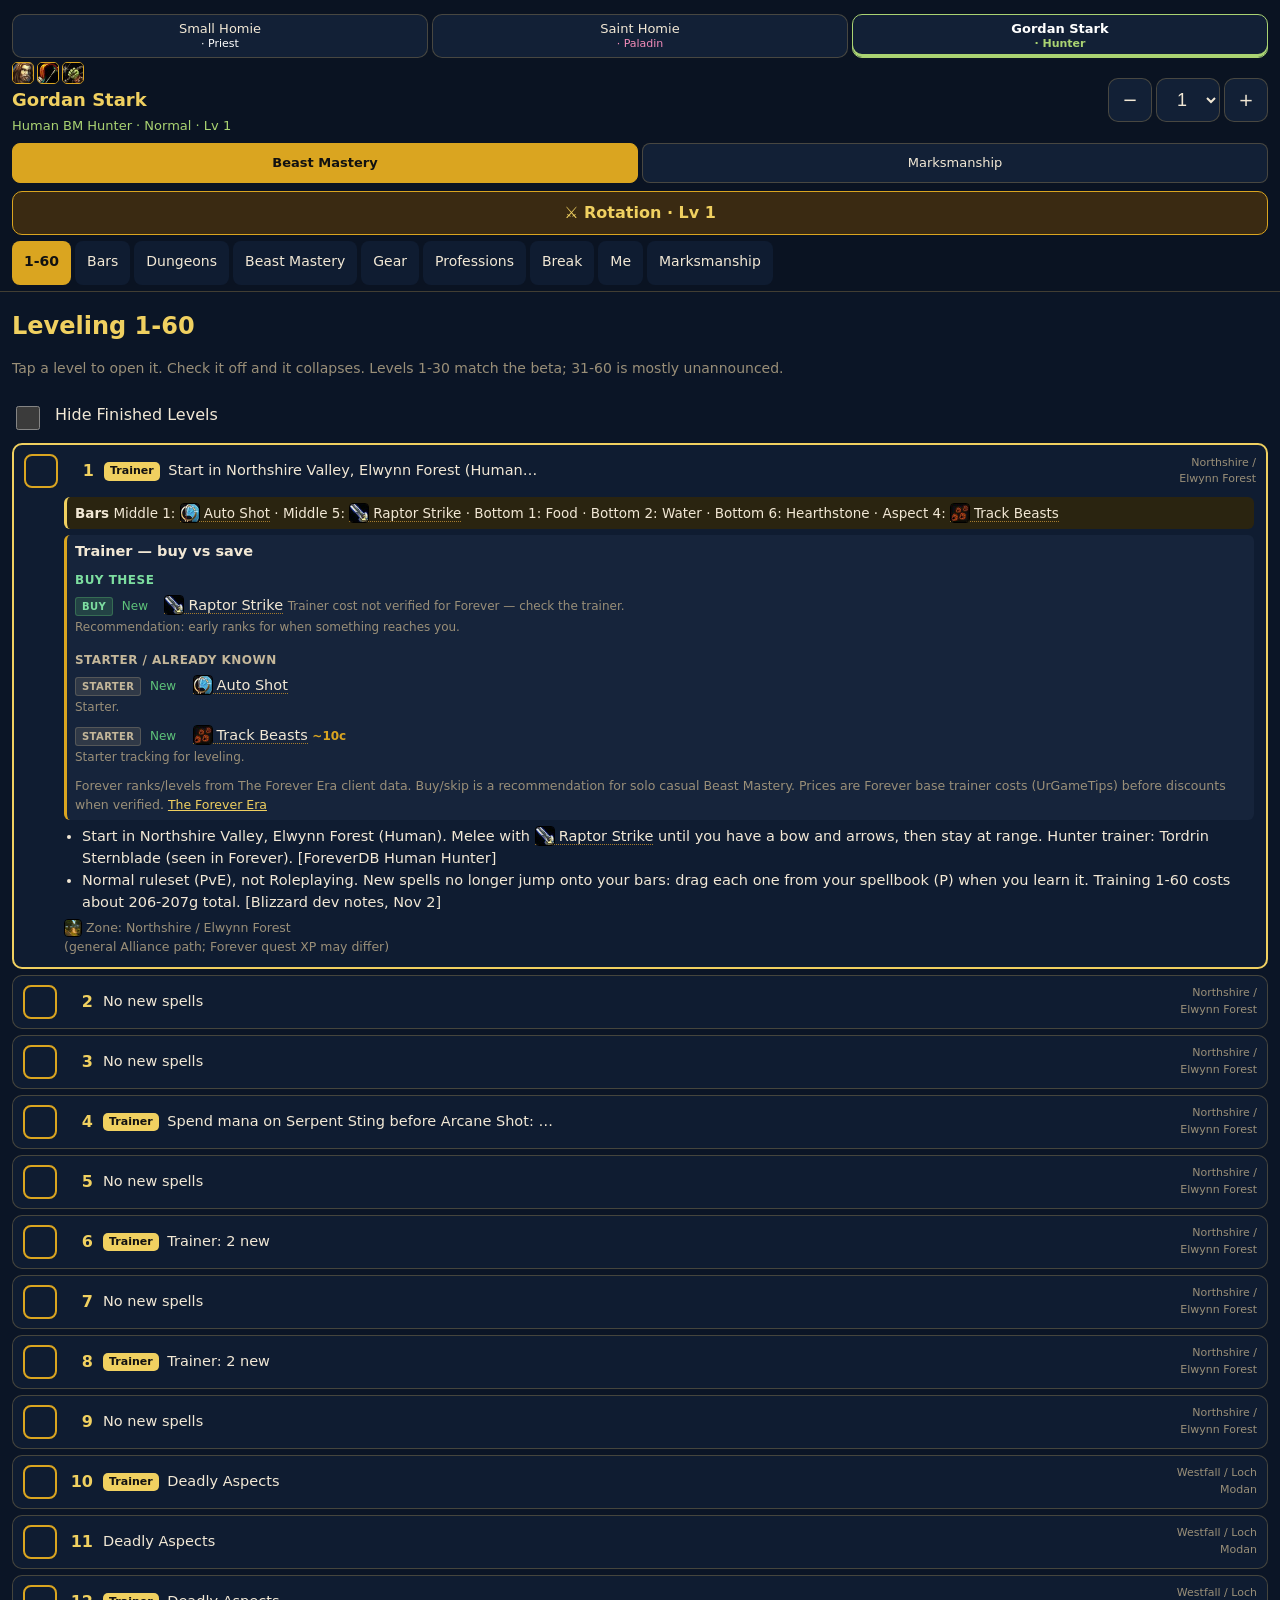
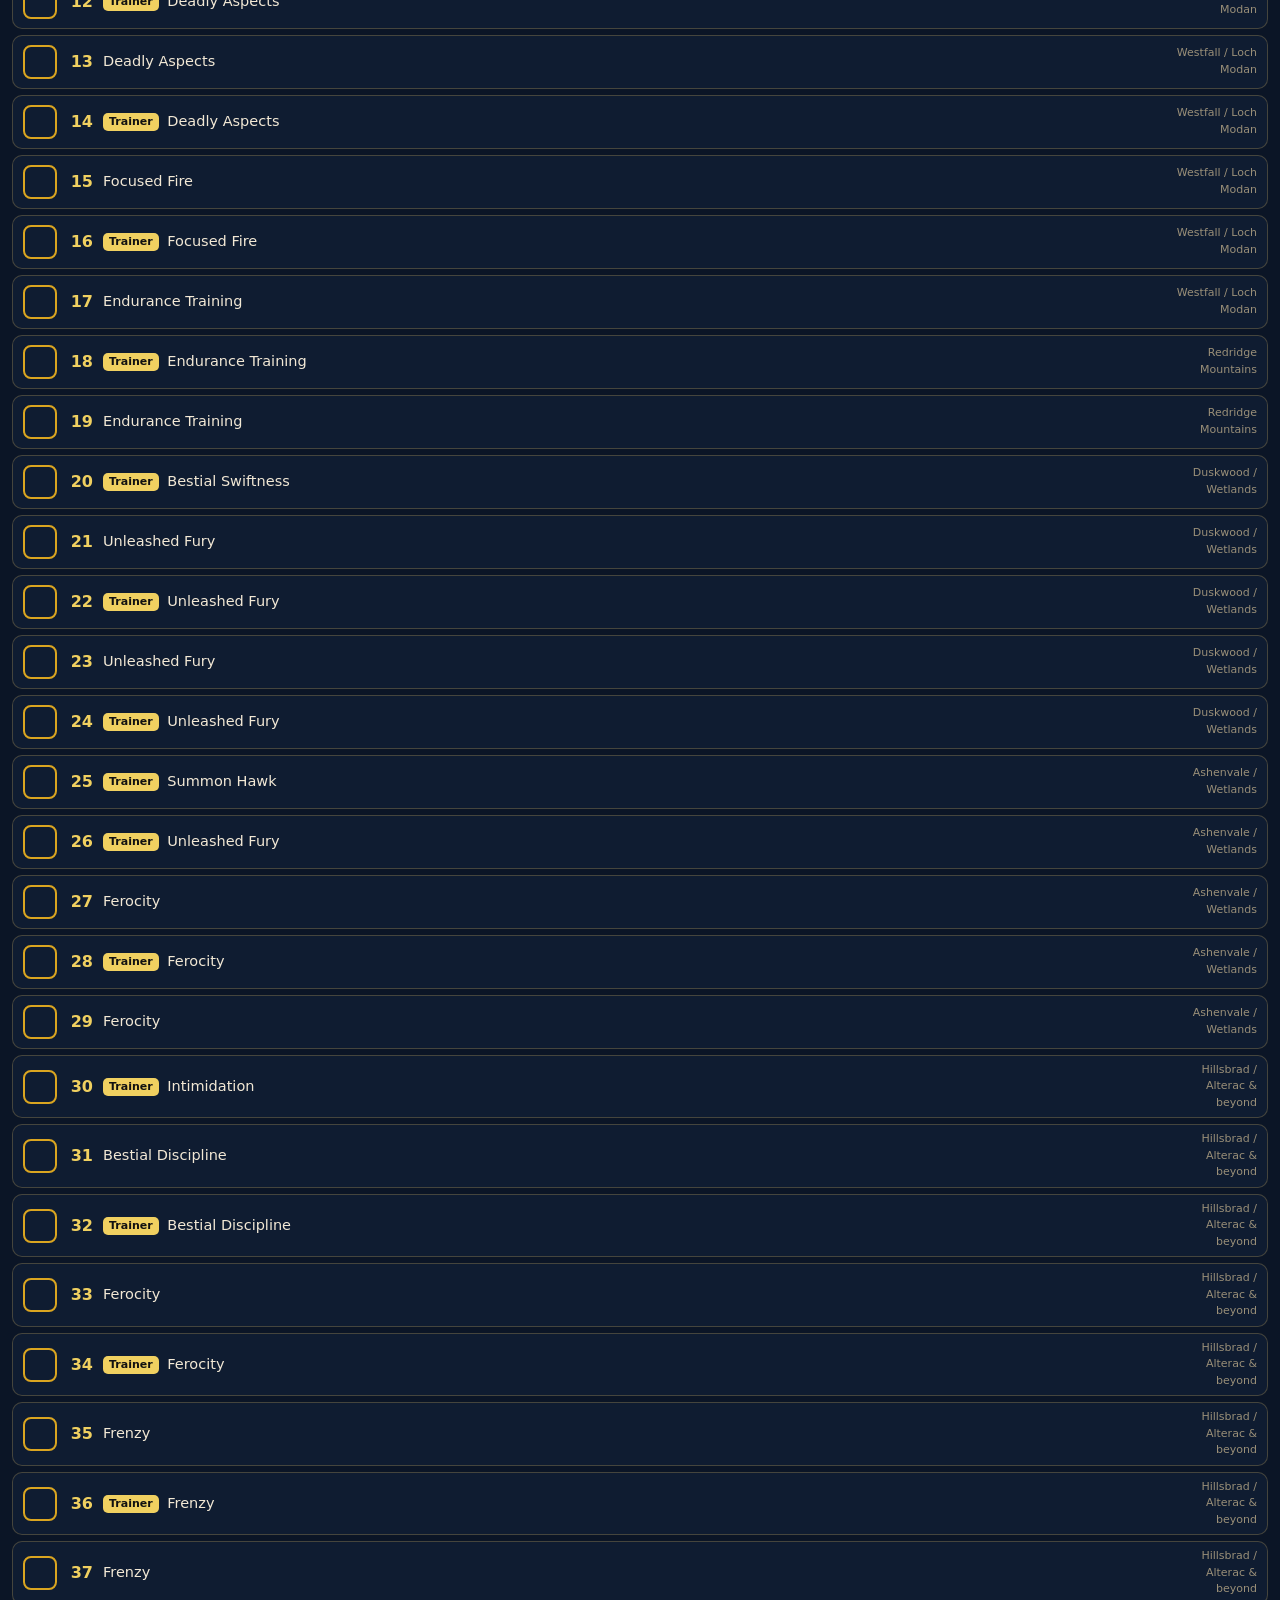
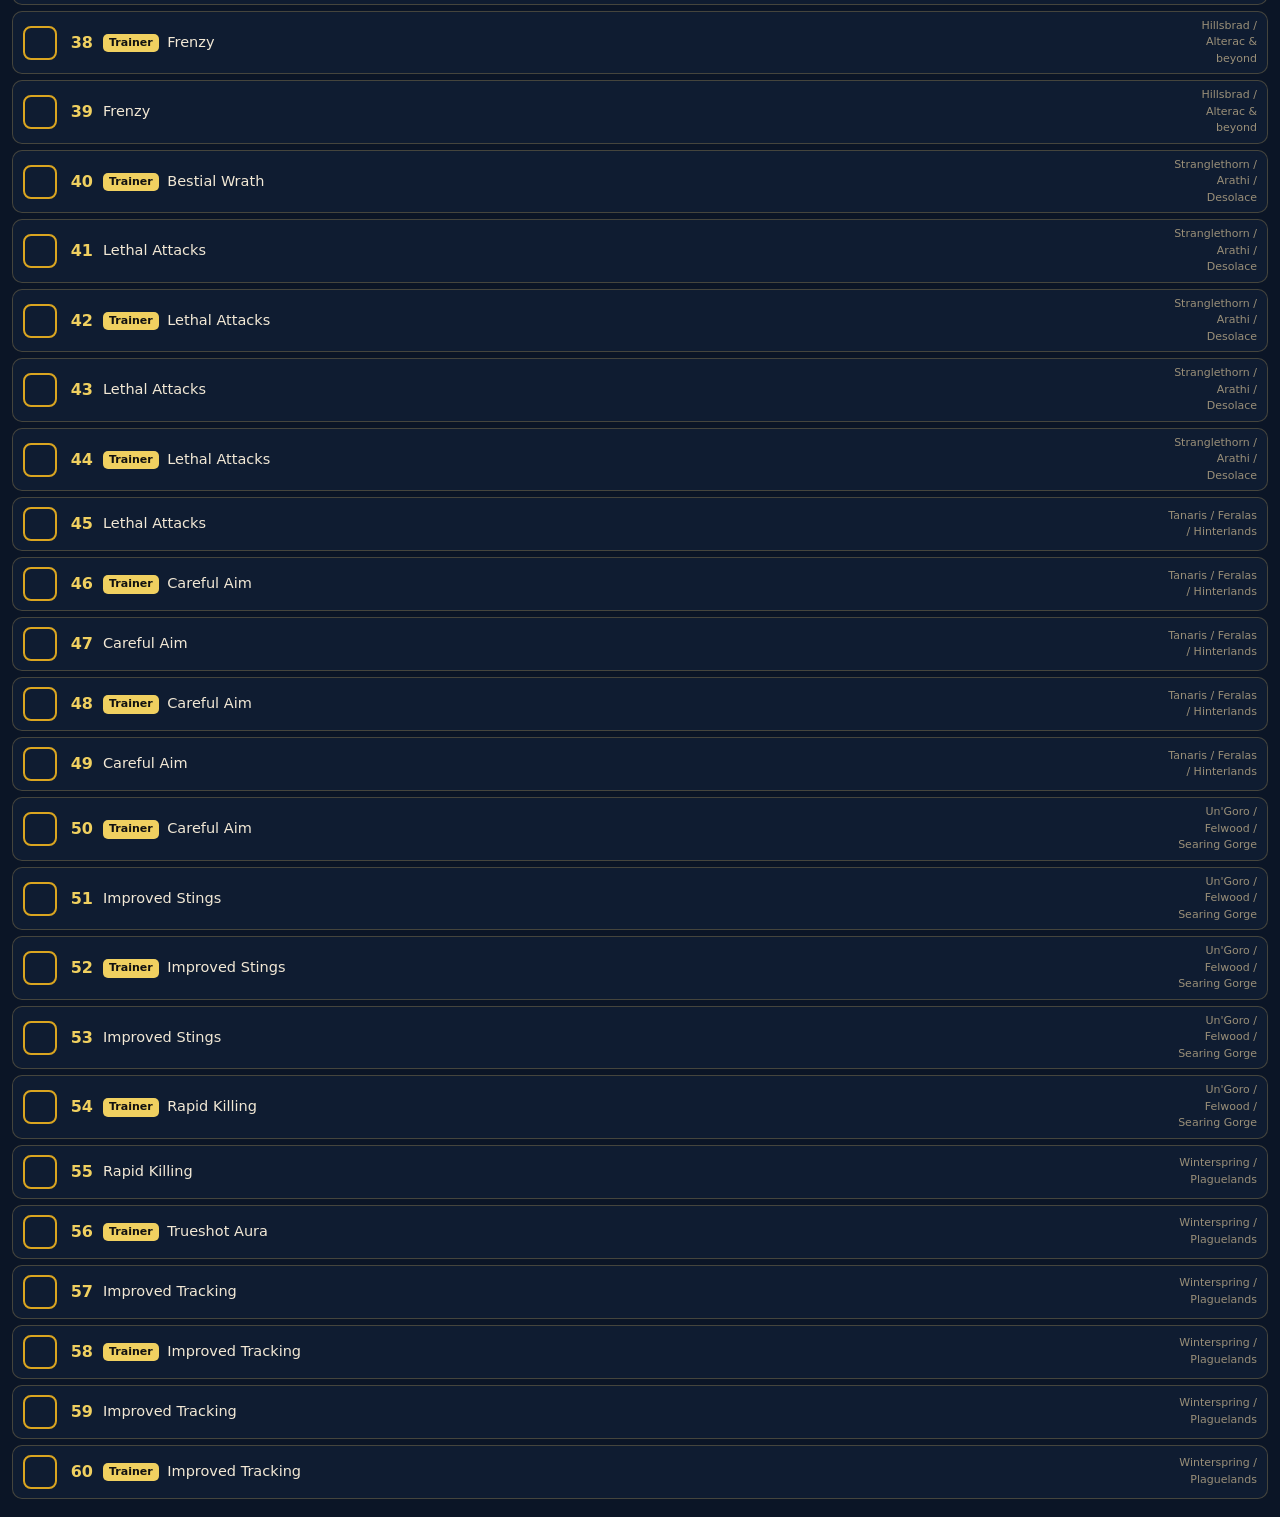
==== commit 3ae426ab: "Paladin renamed to Saint Homie" ====
--- a/hunter/index.html
+++ b/hunter/index.html
@@ -9,7 +9,7 @@
 <link rel="manifest" href="../manifest.webmanifest"><link rel="stylesheet" href="style.css"><style>:root{--accent:#AAD372}</style>
 <style>.chsw{display:flex;gap:4px;padding:6px 0 4px;overflow-x:auto}.chsw a{flex:1 1 0;min-width:0;text-align:center;padding:6px 4px;min-height:44px;line-height:1.25;border:1px solid var(--line);border-radius:10px;color:var(--ink);text-decoration:none;font-size:13px;background:var(--panel)}.chsw a small{display:block;font-size:11px;color:var(--c)}.chsw a.on{border-color:var(--c);box-shadow:inset 0 -3px 0 var(--c);color:#fff;font-weight:600}</style></head><body>
 <header class="bar">
- <nav class="chsw" aria-label="Character"><a href="../priest/" style="--c:#FFFFFF" class="" onclick="localStorage.setItem('fg:last','priest')">Small Homie<small>· Priest</small></a><a href="../paladin/" style="--c:#F48CBA" class="" onclick="localStorage.setItem('fg:last','paladin')">Gordan Silverhand<small>· Paladin</small></a><a href="../hunter/" style="--c:#AAD372" class="on" onclick="localStorage.setItem('fg:last','hunter')">Gordan Stark<small>· Hunter</small></a></nav>
+ <nav class="chsw" aria-label="Character"><a href="../priest/" style="--c:#FFFFFF" class="" onclick="localStorage.setItem('fg:last','priest')">Small Homie<small>· Priest</small></a><a href="../paladin/" style="--c:#F48CBA" class="" onclick="localStorage.setItem('fg:last','paladin')">Saint Homie<small>· Paladin</small></a><a href="../hunter/" style="--c:#AAD372" class="on" onclick="localStorage.setItem('fg:last','hunter')">Gordan Stark<small>· Hunter</small></a></nav>
  <div class="bar-top"><div class="who"><span class="crest"><img class="ci1" src="icons/spells/achievement_character_human_male.jpg" alt="" loading="lazy"><img class="ci1" src="icons/spells/classicon_hunter.jpg" alt="" loading="lazy"><img class="ci1" src="icons/spells/ability_hunter_beasttaming.jpg" alt="" loading="lazy"></span><b>Gordan Stark</b><span>Human BM Hunter · Normal · Lv <span id="curLv">1</span></span></div>
   <div class="lvpick"><button id="lvDown" aria-label="Level down">−</button><select id="lvSel" aria-label="Current level"></select><button id="lvUp" aria-label="Level up">+</button></div></div>
  <div class="wpn" role="group" aria-label="Spec"><button data-w="bm">Beast Mastery</button><button data-w="mm">Marksmanship</button></div>
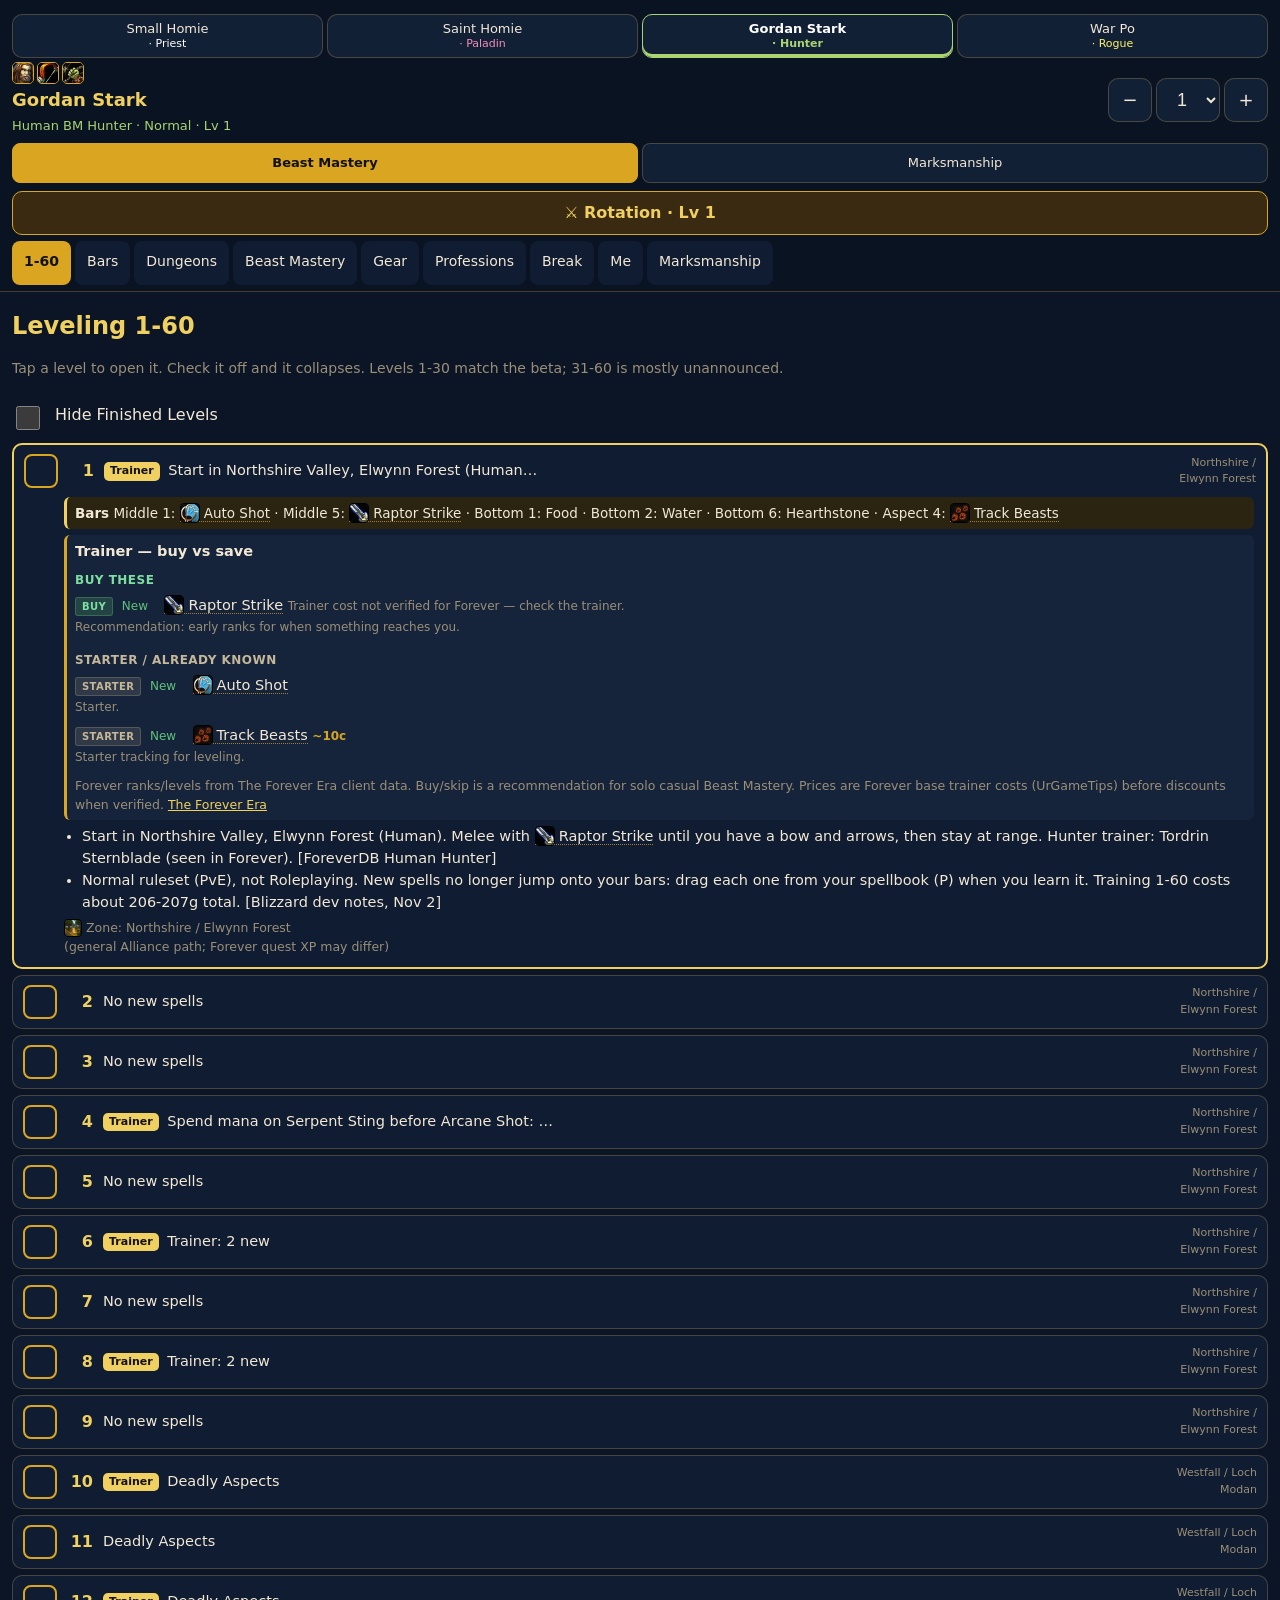
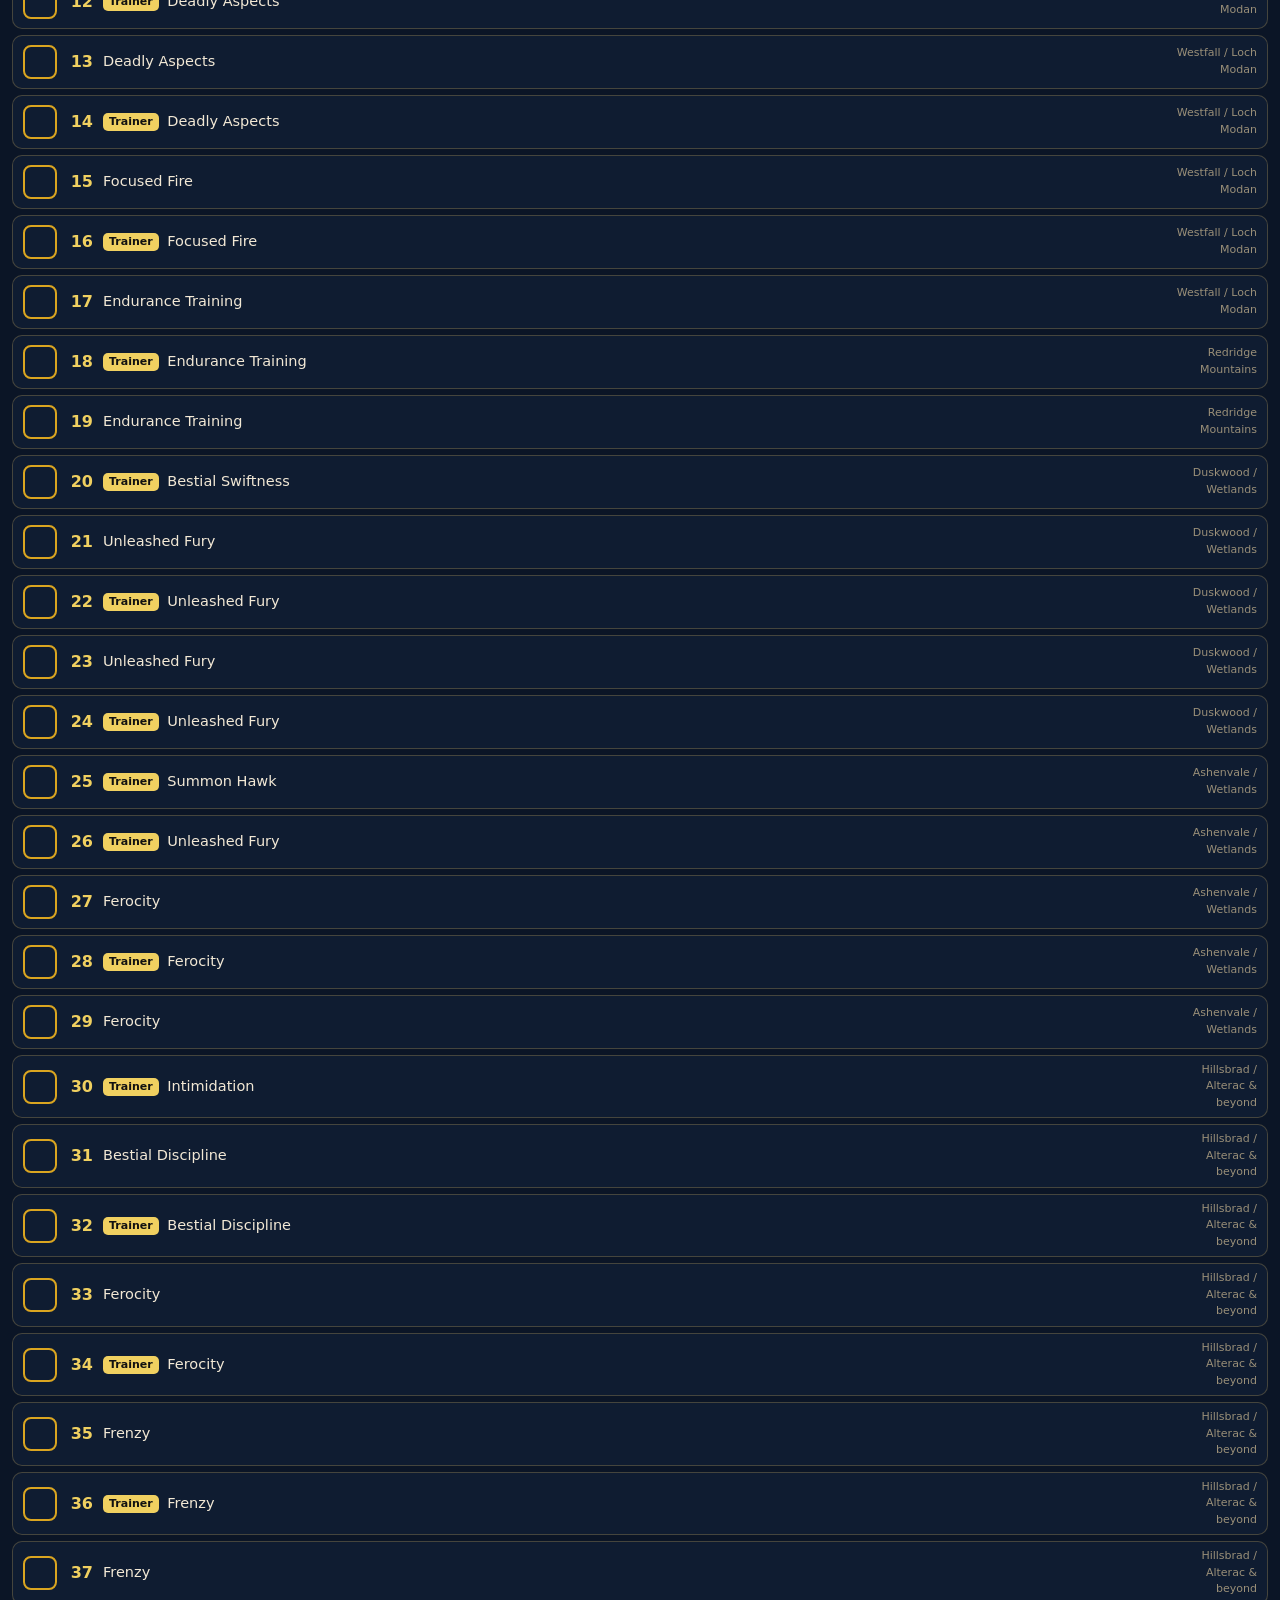
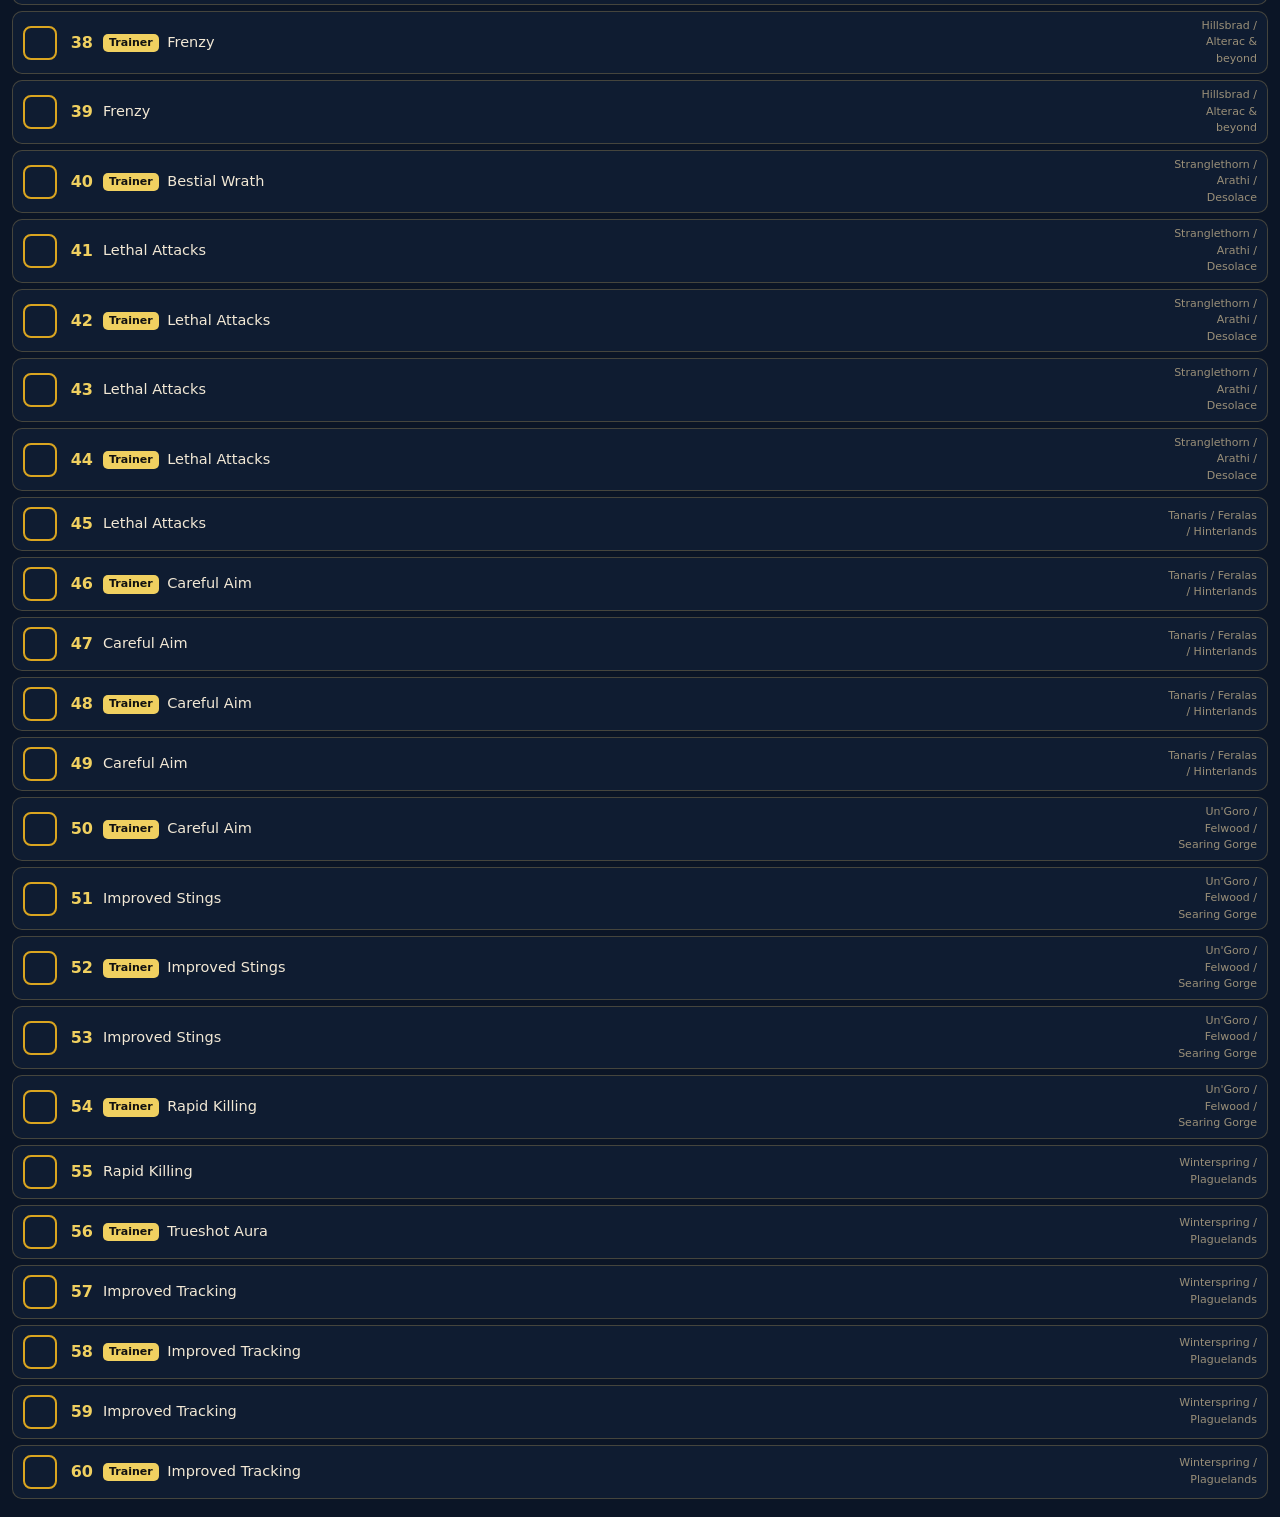
==== commit a2d80fa3: "Gold-saving trainer buy/skip for Priest and Paladin; add War Po Rogue page" ====
--- a/hunter/index.html
+++ b/hunter/index.html
@@ -9,7 +9,7 @@
 <link rel="manifest" href="../manifest.webmanifest"><link rel="stylesheet" href="style.css"><style>:root{--accent:#AAD372}</style>
 <style>.chsw{display:flex;gap:4px;padding:6px 0 4px;overflow-x:auto}.chsw a{flex:1 1 0;min-width:0;text-align:center;padding:6px 4px;min-height:44px;line-height:1.25;border:1px solid var(--line);border-radius:10px;color:var(--ink);text-decoration:none;font-size:13px;background:var(--panel)}.chsw a small{display:block;font-size:11px;color:var(--c)}.chsw a.on{border-color:var(--c);box-shadow:inset 0 -3px 0 var(--c);color:#fff;font-weight:600}</style></head><body>
 <header class="bar">
- <nav class="chsw" aria-label="Character"><a href="../priest/" style="--c:#FFFFFF" class="" onclick="localStorage.setItem('fg:last','priest')">Small Homie<small>· Priest</small></a><a href="../paladin/" style="--c:#F48CBA" class="" onclick="localStorage.setItem('fg:last','paladin')">Saint Homie<small>· Paladin</small></a><a href="../hunter/" style="--c:#AAD372" class="on" onclick="localStorage.setItem('fg:last','hunter')">Gordan Stark<small>· Hunter</small></a></nav>
+ <nav class="chsw" aria-label="Character"><a href="../priest/" style="--c:#FFFFFF" class="" onclick="localStorage.setItem('fg:last','priest')">Small Homie<small>· Priest</small></a><a href="../paladin/" style="--c:#F48CBA" class="" onclick="localStorage.setItem('fg:last','paladin')">Saint Homie<small>· Paladin</small></a><a href="../hunter/" style="--c:#AAD372" class="on" onclick="localStorage.setItem('fg:last','hunter')">Gordan Stark<small>· Hunter</small></a><a href="../rogue/" style="--c:#FFF468" class="" onclick="localStorage.setItem('fg:last','rogue')">War Po<small>· Rogue</small></a></nav>
  <div class="bar-top"><div class="who"><span class="crest"><img class="ci1" src="icons/spells/achievement_character_human_male.jpg" alt="" loading="lazy"><img class="ci1" src="icons/spells/classicon_hunter.jpg" alt="" loading="lazy"><img class="ci1" src="icons/spells/ability_hunter_beasttaming.jpg" alt="" loading="lazy"></span><b>Gordan Stark</b><span>Human BM Hunter · Normal · Lv <span id="curLv">1</span></span></div>
   <div class="lvpick"><button id="lvDown" aria-label="Level down">−</button><select id="lvSel" aria-label="Current level"></select><button id="lvUp" aria-label="Level up">+</button></div></div>
  <div class="wpn" role="group" aria-label="Spec"><button data-w="bm">Beast Mastery</button><button data-w="mm">Marksmanship</button></div>
--- a/hunter/style.css
+++ b/hunter/style.css
@@ -85,6 +85,9 @@
 .trn .adv-skip .ab{background:rgba(224,160,80,.18);color:#e0a050;border:1px solid rgba(224,160,80,.4)}
 .trn .adv-quest .ab{background:rgba(61,143,212,.22);color:#7eb8e8;border:1px solid rgba(61,143,212,.4)}
 .trn .adv-start .ab{background:rgba(154,143,120,.2);color:#c4b79a;border:1px solid rgba(154,143,120,.35)}
+.trn-h.talent{color:#b9a0f0}.trn-h.book{color:#c4b79a}
+.trn .adv-talent .ab{background:rgba(150,120,230,.2);color:#b9a0f0;border:1px solid rgba(150,120,230,.4)}
+.trn .adv-book .ab{background:rgba(154,143,120,.2);color:#c4b79a;border:1px solid rgba(154,143,120,.35)}
 .trn .cost{color:var(--gold,#f0d060);font-weight:600;font-size:12px}
 .trn .cost.muted{color:var(--muted,#9a8f78);font-weight:400}
 .trn .why{color:var(--muted,#9a8f78);font-size:12px;margin:2px 0 6px 0;line-height:1.35}
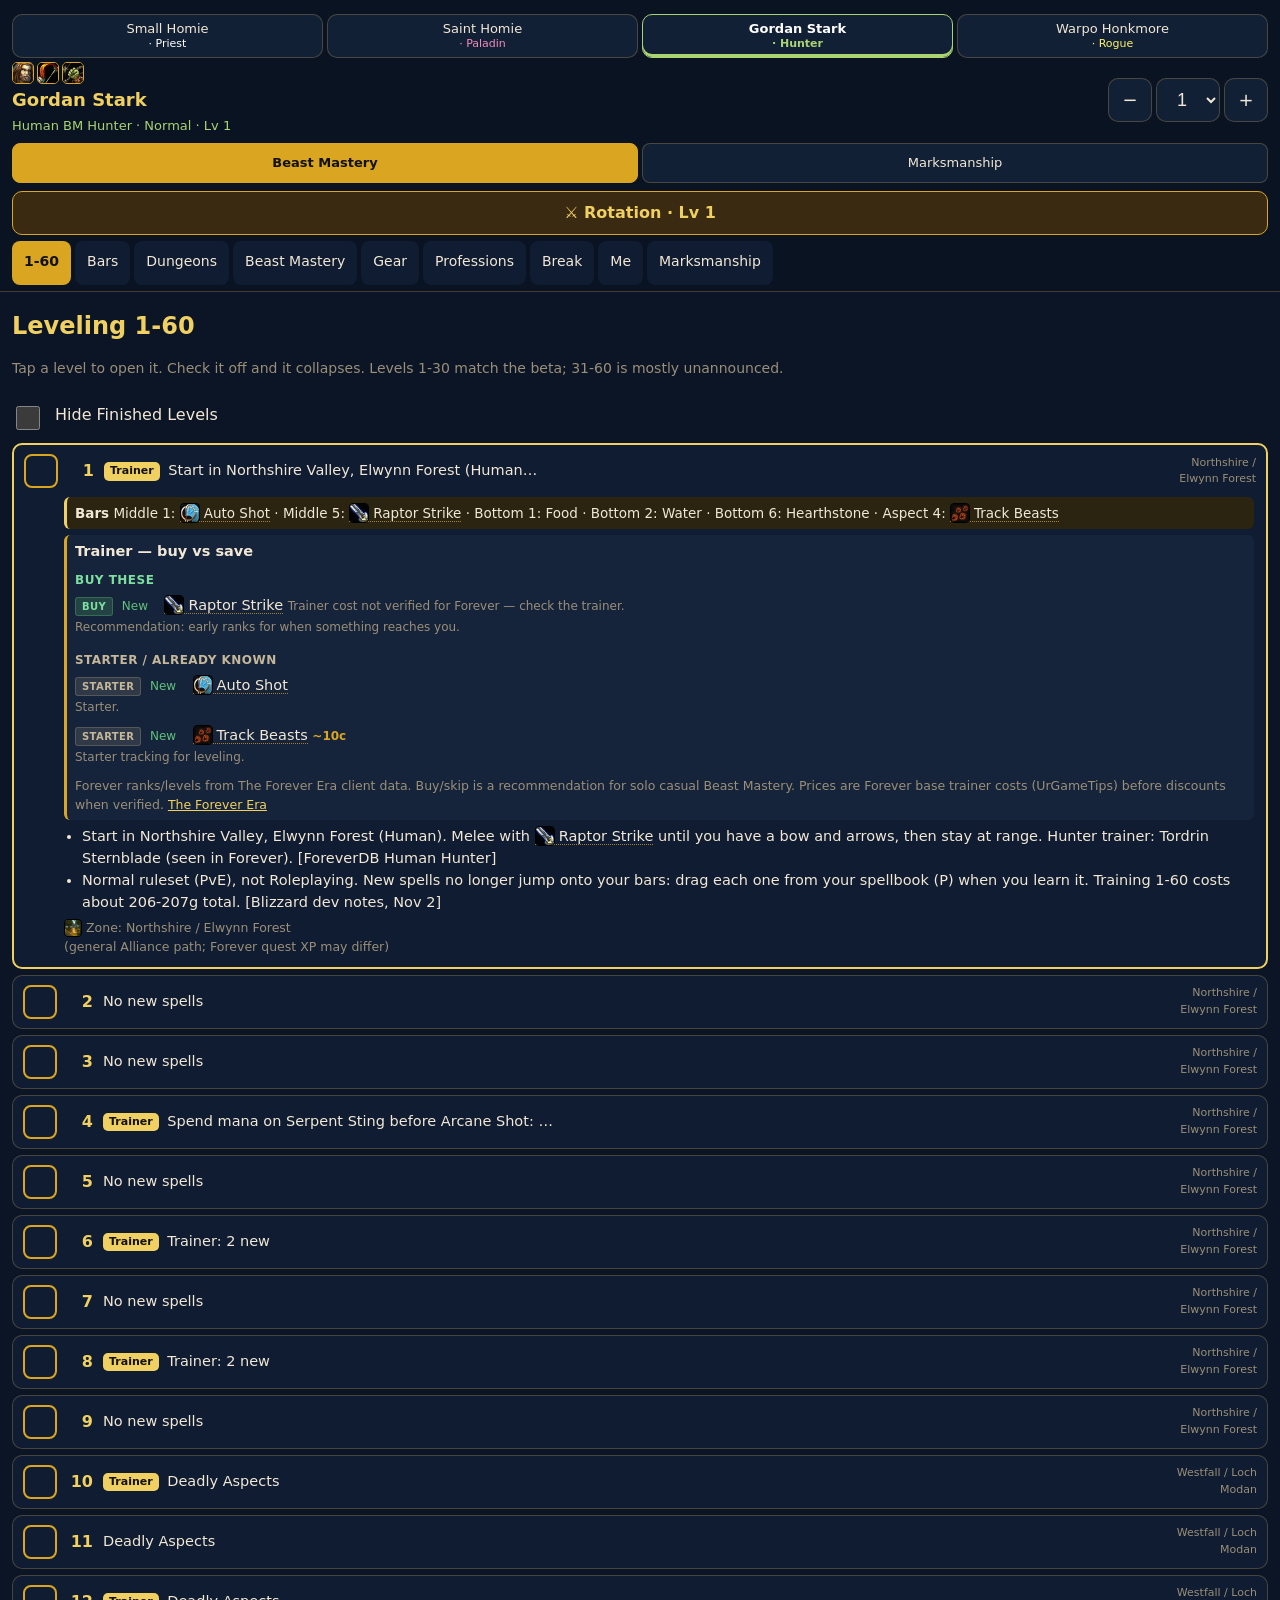
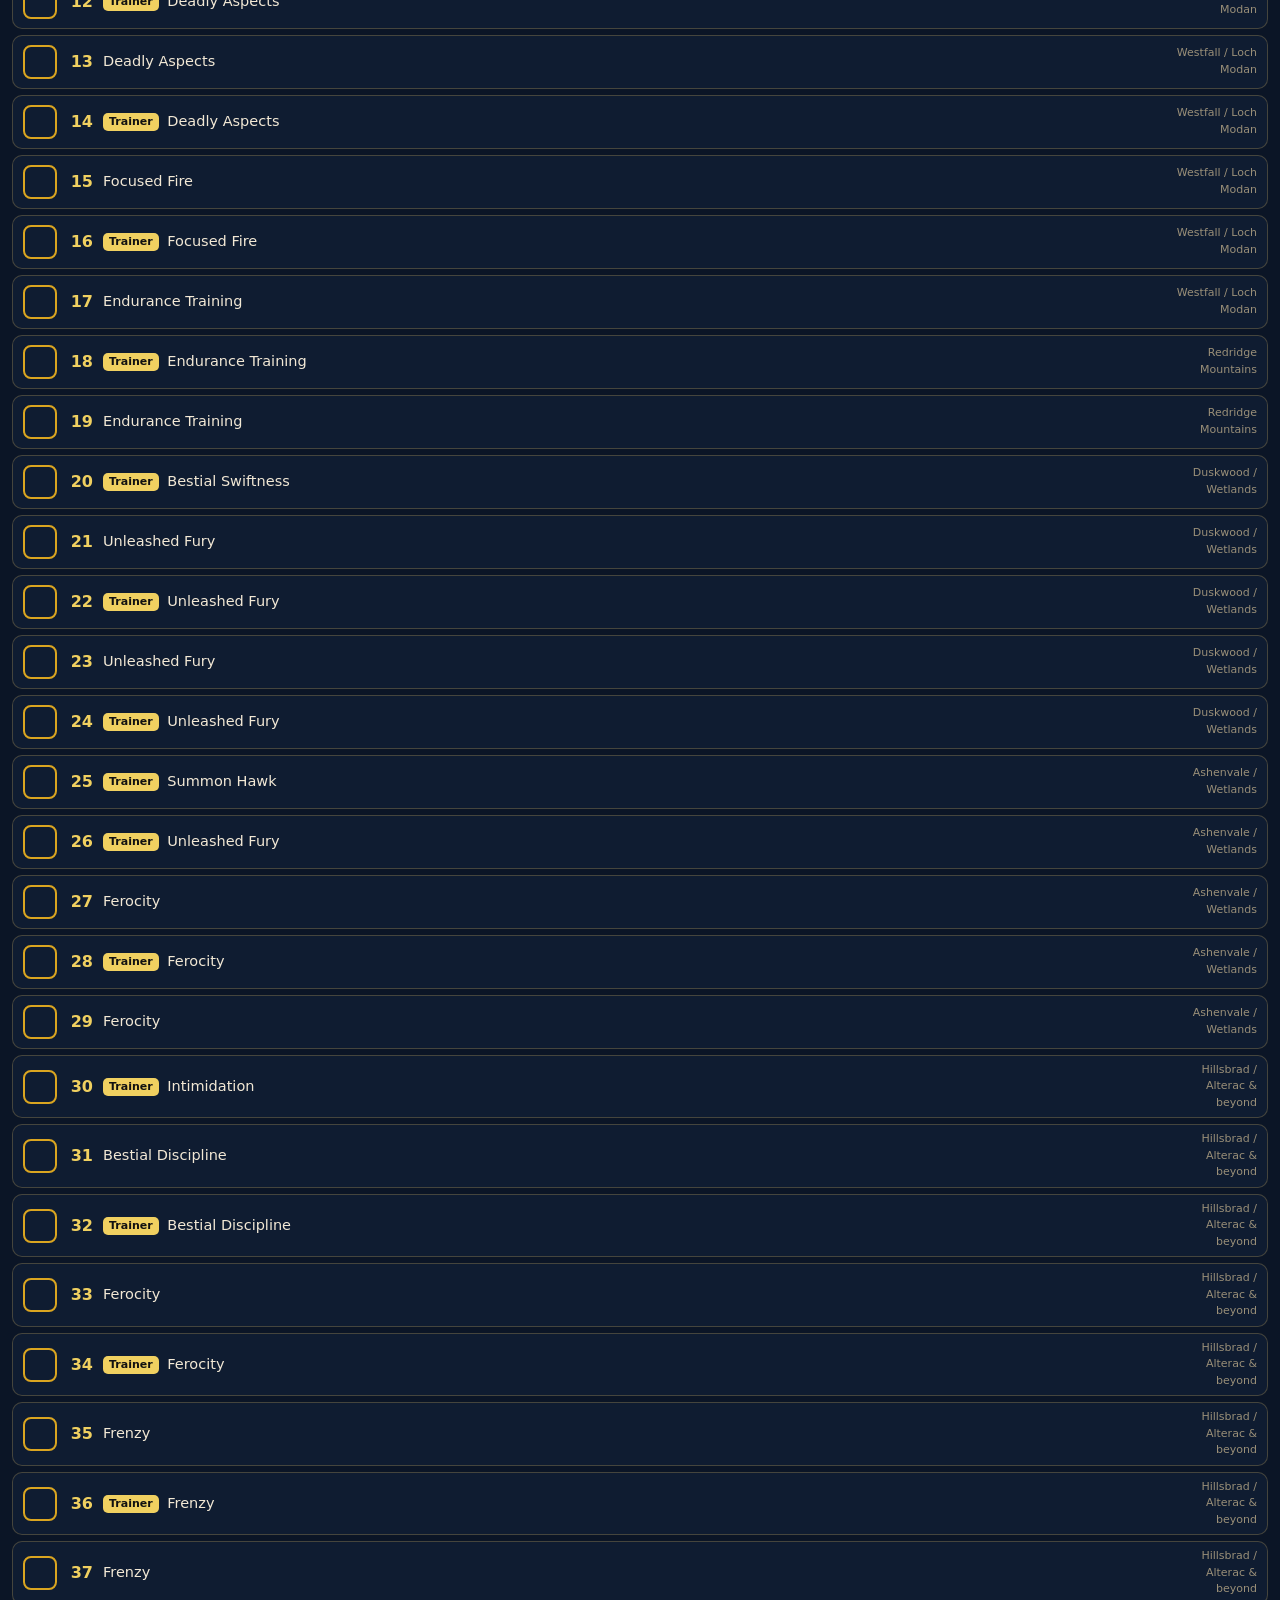
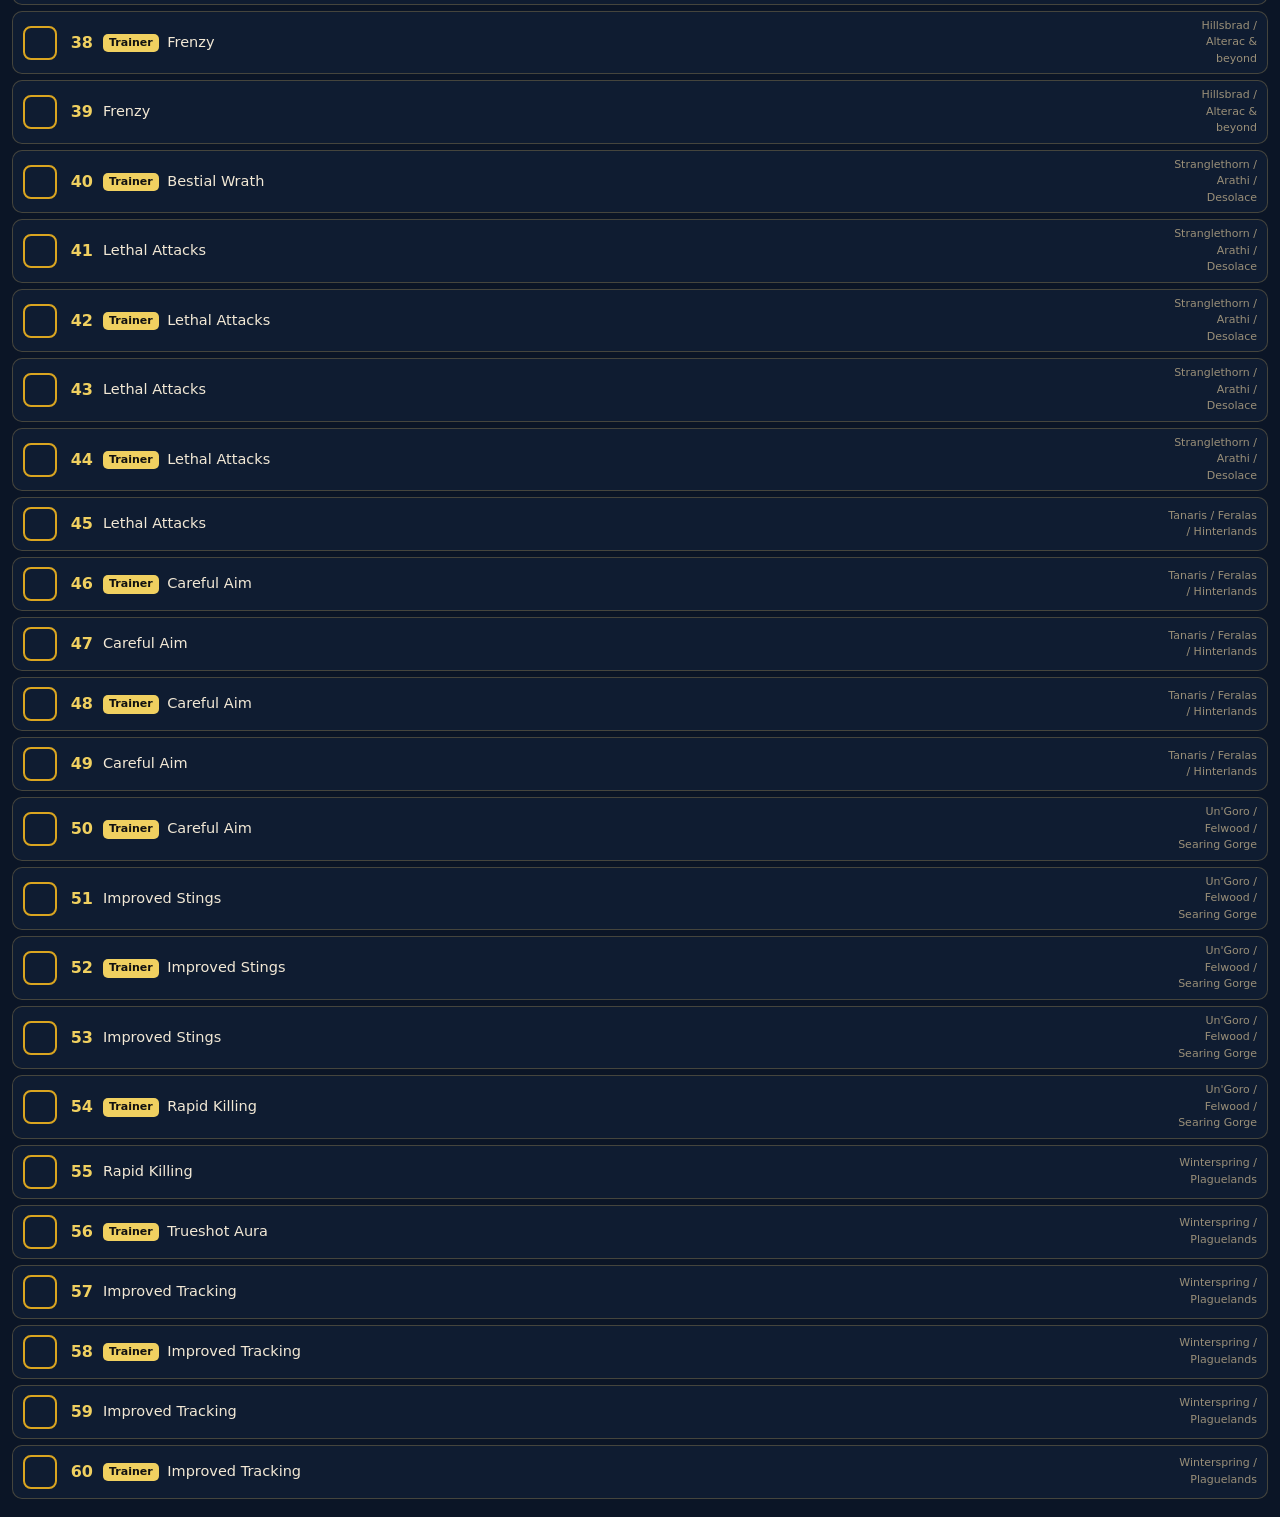
==== commit 1c9e5f12: "Rogue: Warpo Honkmore, Skyborne (Horde) - Zephras Isle, Horde 101 tab, Horde route, Horde poison cha" ====
--- a/hunter/index.html
+++ b/hunter/index.html
@@ -9,7 +9,7 @@
 <link rel="manifest" href="../manifest.webmanifest"><link rel="stylesheet" href="style.css"><style>:root{--accent:#AAD372}</style>
 <style>.chsw{display:flex;gap:4px;padding:6px 0 4px;overflow-x:auto}.chsw a{flex:1 1 0;min-width:0;text-align:center;padding:6px 4px;min-height:44px;line-height:1.25;border:1px solid var(--line);border-radius:10px;color:var(--ink);text-decoration:none;font-size:13px;background:var(--panel)}.chsw a small{display:block;font-size:11px;color:var(--c)}.chsw a.on{border-color:var(--c);box-shadow:inset 0 -3px 0 var(--c);color:#fff;font-weight:600}</style></head><body>
 <header class="bar">
- <nav class="chsw" aria-label="Character"><a href="../priest/" style="--c:#FFFFFF" class="" onclick="localStorage.setItem('fg:last','priest')">Small Homie<small>· Priest</small></a><a href="../paladin/" style="--c:#F48CBA" class="" onclick="localStorage.setItem('fg:last','paladin')">Saint Homie<small>· Paladin</small></a><a href="../hunter/" style="--c:#AAD372" class="on" onclick="localStorage.setItem('fg:last','hunter')">Gordan Stark<small>· Hunter</small></a><a href="../rogue/" style="--c:#FFF468" class="" onclick="localStorage.setItem('fg:last','rogue')">War Po<small>· Rogue</small></a></nav>
+ <nav class="chsw" aria-label="Character"><a href="../priest/" style="--c:#FFFFFF" class="" onclick="localStorage.setItem('fg:last','priest')">Small Homie<small>· Priest</small></a><a href="../paladin/" style="--c:#F48CBA" class="" onclick="localStorage.setItem('fg:last','paladin')">Saint Homie<small>· Paladin</small></a><a href="../hunter/" style="--c:#AAD372" class="on" onclick="localStorage.setItem('fg:last','hunter')">Gordan Stark<small>· Hunter</small></a><a href="../rogue/" style="--c:#FFF468" class="" onclick="localStorage.setItem('fg:last','rogue')">Warpo Honkmore<small>· Rogue</small></a></nav>
  <div class="bar-top"><div class="who"><span class="crest"><img class="ci1" src="icons/spells/achievement_character_human_male.jpg" alt="" loading="lazy"><img class="ci1" src="icons/spells/classicon_hunter.jpg" alt="" loading="lazy"><img class="ci1" src="icons/spells/ability_hunter_beasttaming.jpg" alt="" loading="lazy"></span><b>Gordan Stark</b><span>Human BM Hunter · Normal · Lv <span id="curLv">1</span></span></div>
   <div class="lvpick"><button id="lvDown" aria-label="Level down">−</button><select id="lvSel" aria-label="Current level"></select><button id="lvUp" aria-label="Level up">+</button></div></div>
  <div class="wpn" role="group" aria-label="Spec"><button data-w="bm">Beast Mastery</button><button data-w="mm">Marksmanship</button></div>
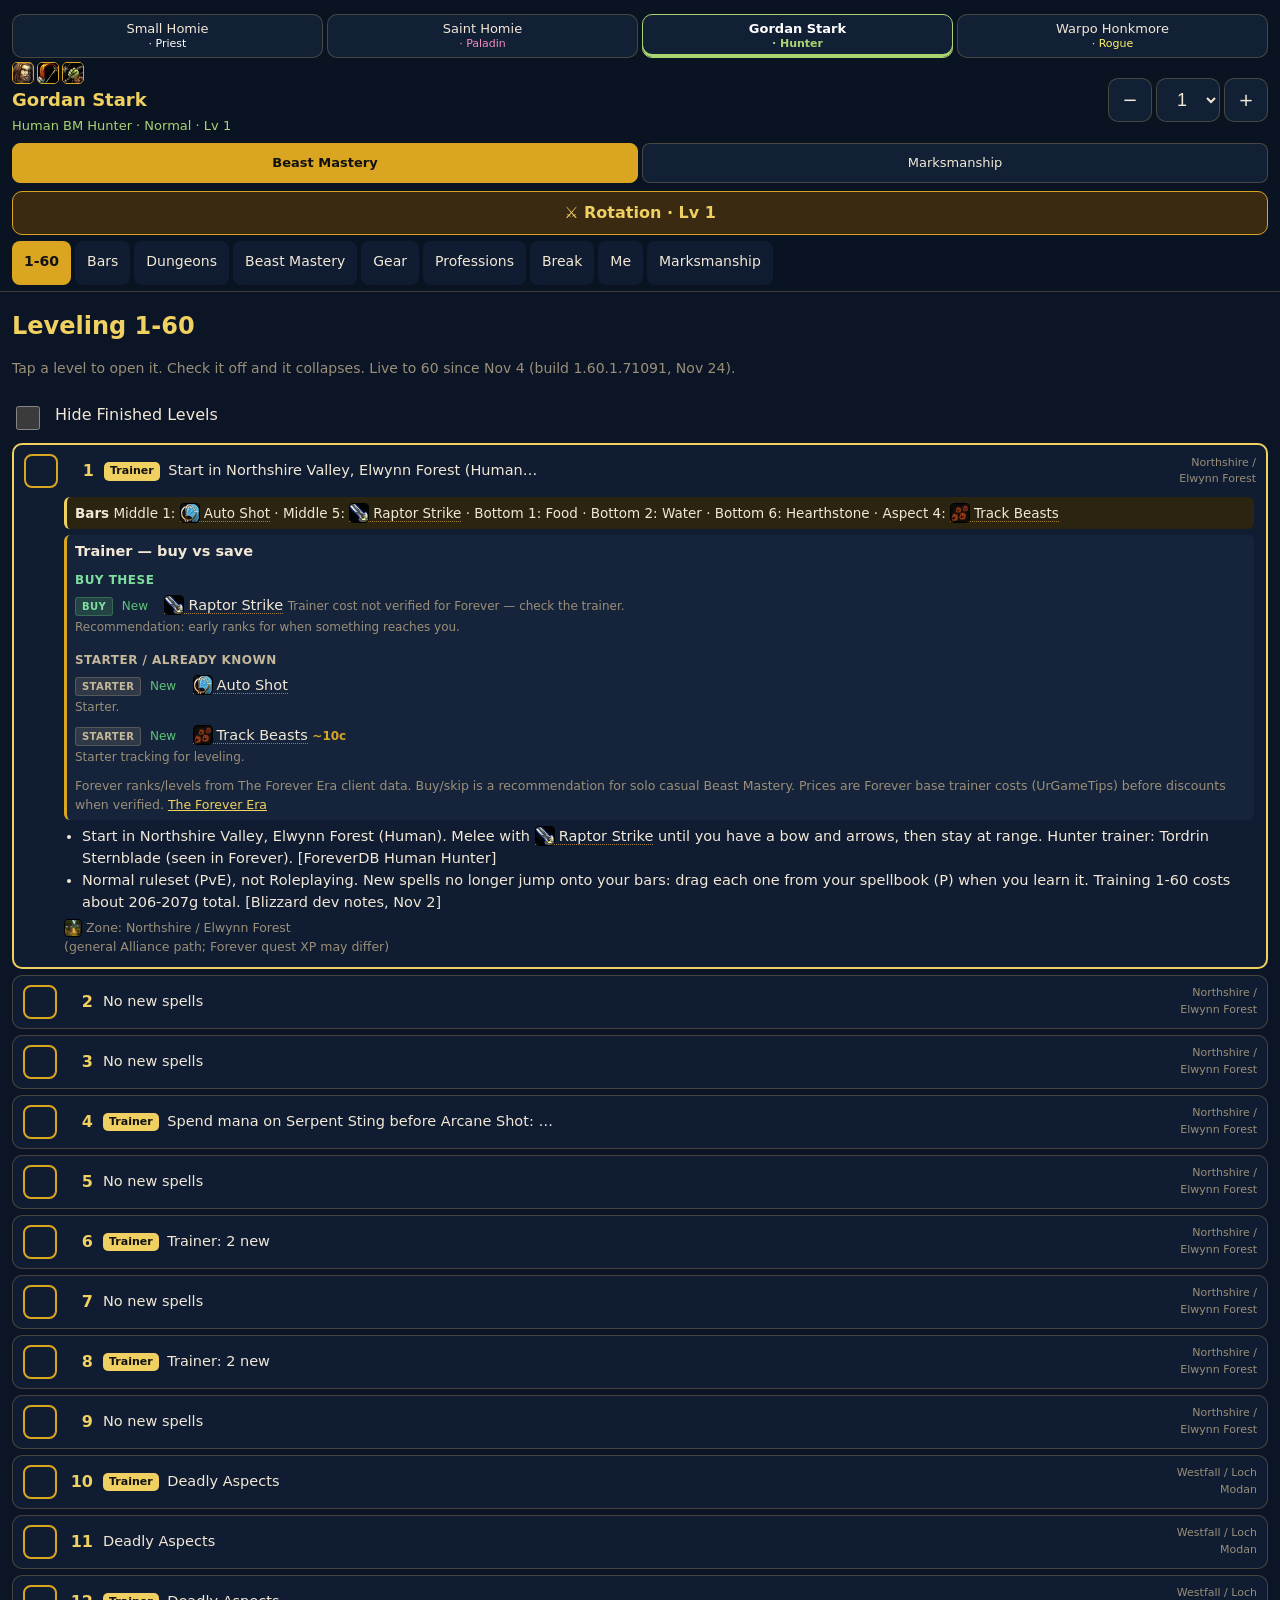
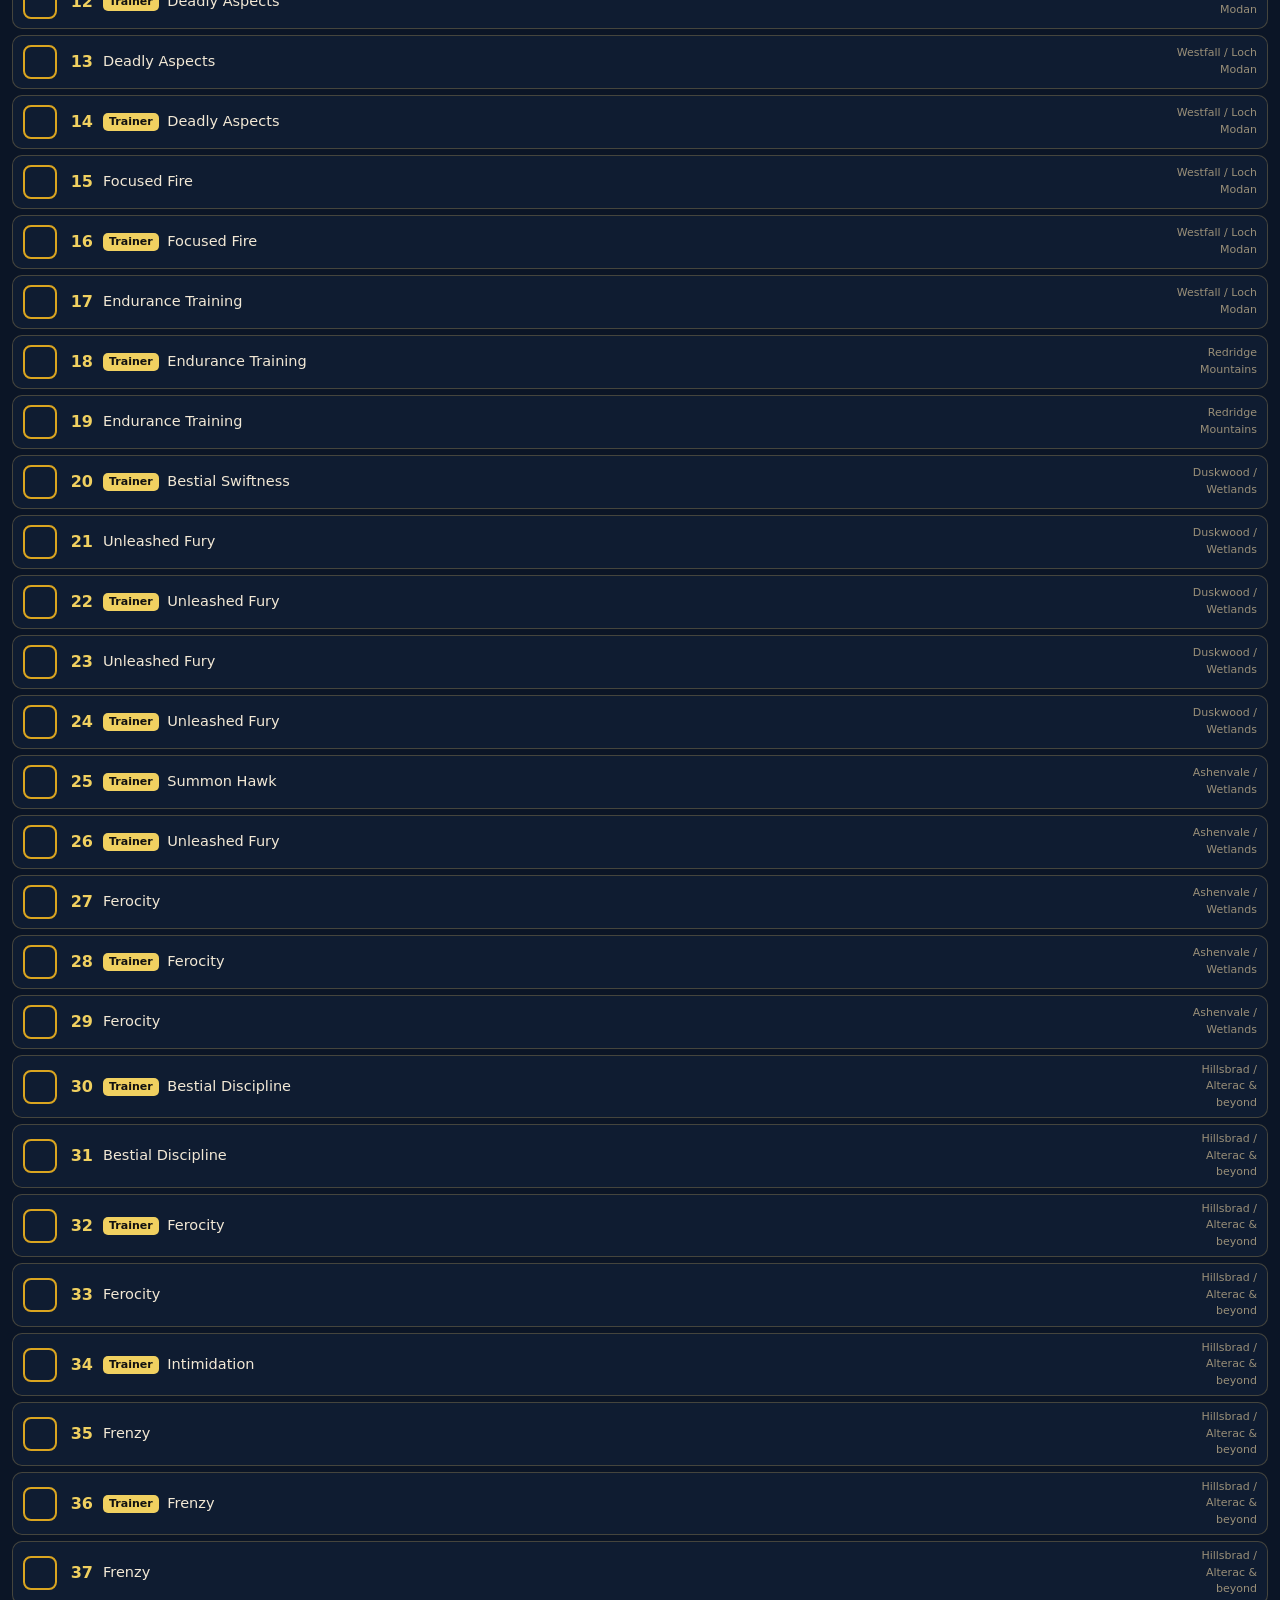
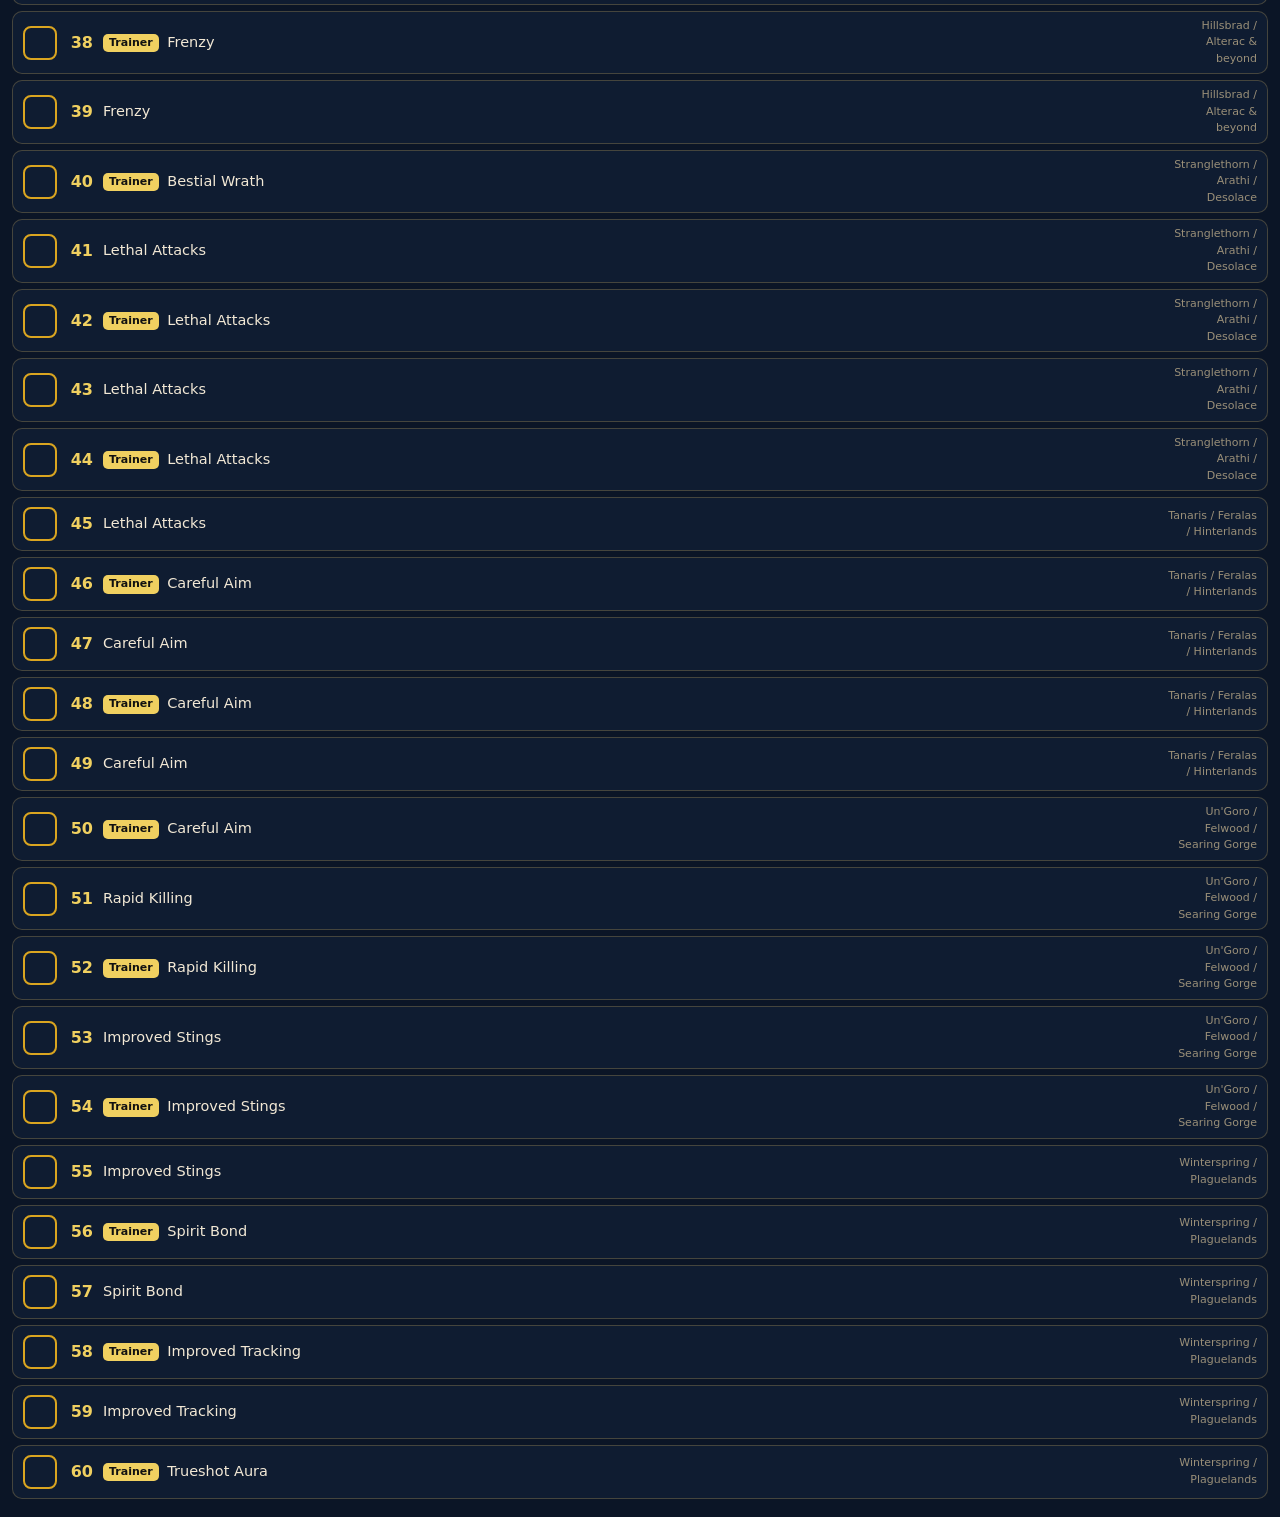
==== commit f5f8e8bd: "Hunter: live-era update, Nov 10-11 hotfixes, wowfdb talent order 23+ Drop leftover beta framing (cap" ====
--- a/hunter/index.html
+++ b/hunter/index.html
@@ -19,7 +19,7 @@
 </header>
 <main>
 <section id="t-guide" class="tab"><h2>Leveling 1-60</h2>
- <p class="note">Tap a level to open it. Check it off and it collapses. Levels 1-30 match the beta; 31-60 is mostly unannounced.</p>
+ <p class="note">Tap a level to open it. Check it off and it collapses. Live to 60 since Nov 4 (build 1.60.1.71091, Nov 24).</p>
  <label class="ci inline"><input type="checkbox" id="hideDone"> <span>Hide Finished Levels</span></label>
  <div class="row" data-lv="1" id="lv1">
  <div class="row-head"><button class="chk" aria-label="Mark level 1 done" data-k="lv1"></button>
@@ -60,232 +60,232 @@
 </div><div class="row" data-lv="10" id="lv10">
  <div class="row-head"><button class="chk" aria-label="Mark level 10 done" data-k="lv10"></button>
   <span class="lv">10</span><span class="sum"><span class="tb">Trainer</span> Deadly Aspects</span><span class="zone">Westfall / Loch Modan</span></div>
- <div class="row-body"><div class="barch"><b>Bars</b> Bottom 3: <a class="sp" href="https://theforeverera.com/en/spells/hunter/call-pet/" target="_blank" rel="noopener"><img class="ic" src="icons/spells/ability_hunter_beastcall.jpg" alt="" loading="lazy">Call Pet</a> · Bottom 4: <a class="sp" href="https://theforeverera.com/en/spells/hunter/feed-pet/" target="_blank" rel="noopener"><img class="ic" src="icons/spells/ability_hunter_beasttraining.jpg" alt="" loading="lazy">Feed Pet</a> · Bottom 5: <a class="sp" href="https://theforeverera.com/en/spells/hunter/revive-pet/" target="_blank" rel="noopener"><img class="ic" src="icons/spells/ability_hunter_beastsoothe.jpg" alt="" loading="lazy">Revive Pet</a> · Aspect 1: <a class="sp" href="https://theforeverera.com/en/spells/hunter/aspect-of-the-hawk/" target="_blank" rel="noopener"><img class="ic" src="icons/spells/spell_nature_ravenform.jpg" alt="" loading="lazy">Aspect of the Hawk</a></div><div class="trn"><b>Trainer — buy vs save</b><p class="trn-h buy">Buy these</p><ul><li class="adv-buy"><span class="ab">Buy</span> <span class="k new">New</span> <a class="sp" href="https://theforeverera.com/en/spells/hunter/aspect-of-the-hawk/" target="_blank" rel="noopener"><img class="ic" src="icons/spells/spell_nature_ravenform.jpg" alt="" loading="lazy">Aspect of the Hawk</a> <span class="cost">~4s</span><div class="why">Recommendation: main combat Aspect for ranged BM.</div></li><li class="adv-buy"><span class="ab">Buy</span> <span class="k ">R2</span> <a class="sp" href="https://theforeverera.com/en/spells/hunter/serpent-sting/" target="_blank" rel="noopener"><img class="ic" src="icons/spells/ability_hunter_quickshot.jpg" alt="" loading="lazy">Serpent Sting</a> <span class="cost">~4s</span><div class="why">Recommendation: core DoT for BM leveling.</div></li></ul><p class="trn-h quest">From quests (no trainer gold)</p><ul><li class="adv-quest"><span class="ab">Quest</span> <span class="k new">New</span> <a class="sp" href="https://theforeverera.com/en/spells/hunter/call-pet/" target="_blank" rel="noopener"><img class="ic" src="icons/spells/ability_hunter_beastcall.jpg" alt="" loading="lazy">Call Pet</a><div class="why">From taming quests — not trainer gold.</div></li><li class="adv-quest"><span class="ab">Quest</span> <span class="k new">New</span> <a class="sp" href="https://theforeverera.com/en/spells/hunter/dismiss-pet/" target="_blank" rel="noopener"><img class="ic" src="icons/spells/spell_nature_spiritwolf.jpg" alt="" loading="lazy">Dismiss Pet</a><div class="why">From taming quests — not trainer gold.</div></li><li class="adv-quest"><span class="ab">Quest</span> <span class="k new">New</span> <a class="sp" href="https://theforeverera.com/en/spells/hunter/feed-pet/" target="_blank" rel="noopener"><img class="ic" src="icons/spells/ability_hunter_beasttraining.jpg" alt="" loading="lazy">Feed Pet</a><div class="why">From training quest — not trainer gold.</div></li><li class="adv-quest"><span class="ab">Quest</span> <span class="k new">New</span> <a class="sp" href="https://theforeverera.com/en/spells/hunter/revive-pet/" target="_blank" rel="noopener"><img class="ic" src="icons/spells/ability_hunter_beastsoothe.jpg" alt="" loading="lazy">Revive Pet</a><div class="why">From training quest — not trainer gold.</div></li><li class="adv-quest"><span class="ab">Quest</span> <span class="k new">New</span> <a class="sp" href="https://theforeverera.com/en/spells/hunter/tame-beast/" target="_blank" rel="noopener"><img class="ic" src="icons/spells/ability_hunter_beasttaming.jpg" alt="" loading="lazy">Tame Beast</a><div class="why">From taming quest — not trainer gold.</div></li></ul><p class="trn-h skip">Skip or delay — save gold</p><ul><li class="adv-skip"><span class="ab">Skip / save</span> <span class="k new">New</span> <a class="sp" href="https://theforeverera.com/en/spells/hunter/track-humanoids/" target="_blank" rel="noopener"><img class="ic" src="icons/spells/spell_holy_prayerofhealing.jpg" alt="" loading="lazy">Track Humanoids</a> <span class="cost">~4s</span><div class="why">Recommendation: buy only for humanoid-heavy zones.</div></li></ul><span class="src">Forever ranks/levels from The Forever Era client data. Buy/skip is a recommendation for solo casual Beast Mastery. Prices are Forever base trainer costs (UrGameTips) before discounts when verified. <a href="https://theforeverera.com/en/spells/hunter/levels/">The Forever Era</a></span></div><div class="tal"><b>Deadly Aspects</b> <span class="rank">1/5</span><div class="eff">BM · <a class="sp" href="https://theforeverera.com/en/spells/hunter/aspect-of-the-hawk/" target="_blank" rel="noopener"><img class="ic" src="icons/spells/spell_nature_ravenform.jpg" alt="" loading="lazy">Aspect of the Hawk</a> can proc +30% ranged speed</div><span class="src">Wowhead Forever Beast Mastery leveling order (Oct 30)</span></div><ul><li>Taming the Beast: Josephine Carson in Goldshire (seen in Forever). Pet care spells come from the class quests. [ForeverDB Human Hunter]</li><li>You can only tame beasts at or below your level. A Young Forest Bear is a strong early tank pet (Swipe). Keep buying <a class="sp" href="https://theforeverera.com/en/spells/hunter/mend-pet/" target="_blank" rel="noopener"><img class="ic" src="icons/spells/ability_hunter_mendpet.jpg" alt="" loading="lazy">Mend Pet</a> ranks. [Icy Veins Forever BM / ForeverDB]</li></ul><div class="zline"><img class="ic zi" src="icons/spells/achievement_zone_westfall_01.jpg" alt="" loading="lazy">Zone: Westfall / Loch Modan <span class="src">(general Alliance path; Forever quest XP may differ)</span></div></div>
+ <div class="row-body"><div class="barch"><b>Bars</b> Bottom 3: <a class="sp" href="https://theforeverera.com/en/spells/hunter/call-pet/" target="_blank" rel="noopener"><img class="ic" src="icons/spells/ability_hunter_beastcall.jpg" alt="" loading="lazy">Call Pet</a> · Bottom 4: <a class="sp" href="https://theforeverera.com/en/spells/hunter/feed-pet/" target="_blank" rel="noopener"><img class="ic" src="icons/spells/ability_hunter_beasttraining.jpg" alt="" loading="lazy">Feed Pet</a> · Bottom 5: <a class="sp" href="https://theforeverera.com/en/spells/hunter/revive-pet/" target="_blank" rel="noopener"><img class="ic" src="icons/spells/ability_hunter_beastsoothe.jpg" alt="" loading="lazy">Revive Pet</a> · Aspect 1: <a class="sp" href="https://theforeverera.com/en/spells/hunter/aspect-of-the-hawk/" target="_blank" rel="noopener"><img class="ic" src="icons/spells/spell_nature_ravenform.jpg" alt="" loading="lazy">Aspect of the Hawk</a></div><div class="trn"><b>Trainer — buy vs save</b><p class="trn-h buy">Buy these</p><ul><li class="adv-buy"><span class="ab">Buy</span> <span class="k new">New</span> <a class="sp" href="https://theforeverera.com/en/spells/hunter/aspect-of-the-hawk/" target="_blank" rel="noopener"><img class="ic" src="icons/spells/spell_nature_ravenform.jpg" alt="" loading="lazy">Aspect of the Hawk</a> <span class="cost">~4s</span><div class="why">Recommendation: main combat Aspect for ranged BM.</div></li><li class="adv-buy"><span class="ab">Buy</span> <span class="k ">R2</span> <a class="sp" href="https://theforeverera.com/en/spells/hunter/serpent-sting/" target="_blank" rel="noopener"><img class="ic" src="icons/spells/ability_hunter_quickshot.jpg" alt="" loading="lazy">Serpent Sting</a> <span class="cost">~4s</span><div class="why">Recommendation: core DoT for BM leveling.</div></li></ul><p class="trn-h quest">From quests (no trainer gold)</p><ul><li class="adv-quest"><span class="ab">Quest</span> <span class="k new">New</span> <a class="sp" href="https://theforeverera.com/en/spells/hunter/call-pet/" target="_blank" rel="noopener"><img class="ic" src="icons/spells/ability_hunter_beastcall.jpg" alt="" loading="lazy">Call Pet</a><div class="why">From taming quests — not trainer gold.</div></li><li class="adv-quest"><span class="ab">Quest</span> <span class="k new">New</span> <a class="sp" href="https://theforeverera.com/en/spells/hunter/dismiss-pet/" target="_blank" rel="noopener"><img class="ic" src="icons/spells/spell_nature_spiritwolf.jpg" alt="" loading="lazy">Dismiss Pet</a><div class="why">From taming quests — not trainer gold.</div></li><li class="adv-quest"><span class="ab">Quest</span> <span class="k new">New</span> <a class="sp" href="https://theforeverera.com/en/spells/hunter/feed-pet/" target="_blank" rel="noopener"><img class="ic" src="icons/spells/ability_hunter_beasttraining.jpg" alt="" loading="lazy">Feed Pet</a><div class="why">From training quest — not trainer gold.</div></li><li class="adv-quest"><span class="ab">Quest</span> <span class="k new">New</span> <a class="sp" href="https://theforeverera.com/en/spells/hunter/revive-pet/" target="_blank" rel="noopener"><img class="ic" src="icons/spells/ability_hunter_beastsoothe.jpg" alt="" loading="lazy">Revive Pet</a><div class="why">From training quest — not trainer gold.</div></li><li class="adv-quest"><span class="ab">Quest</span> <span class="k new">New</span> <a class="sp" href="https://theforeverera.com/en/spells/hunter/tame-beast/" target="_blank" rel="noopener"><img class="ic" src="icons/spells/ability_hunter_beasttaming.jpg" alt="" loading="lazy">Tame Beast</a><div class="why">From taming quest — not trainer gold.</div></li></ul><p class="trn-h skip">Skip or delay — save gold</p><ul><li class="adv-skip"><span class="ab">Skip / save</span> <span class="k new">New</span> <a class="sp" href="https://theforeverera.com/en/spells/hunter/track-humanoids/" target="_blank" rel="noopener"><img class="ic" src="icons/spells/spell_holy_prayerofhealing.jpg" alt="" loading="lazy">Track Humanoids</a> <span class="cost">~4s</span><div class="why">Recommendation: buy only for humanoid-heavy zones.</div></li></ul><span class="src">Forever ranks/levels from The Forever Era client data. Buy/skip is a recommendation for solo casual Beast Mastery. Prices are Forever base trainer costs (UrGameTips) before discounts when verified. <a href="https://theforeverera.com/en/spells/hunter/levels/">The Forever Era</a></span></div><div class="tal"><b>Deadly Aspects</b> <span class="rank">1/5</span><div class="eff">BM · <a class="sp" href="https://theforeverera.com/en/spells/hunter/aspect-of-the-hawk/" target="_blank" rel="noopener"><img class="ic" src="icons/spells/spell_nature_ravenform.jpg" alt="" loading="lazy">Aspect of the Hawk</a> can proc +30% ranged speed</div><span class="src">WoW Forever DB Beast Mastery leveling order (Nov 25)</span></div><ul><li>Taming the Beast: Josephine Carson in Goldshire (seen in Forever). Pet care spells come from the class quests. [ForeverDB Human Hunter]</li><li>You can only tame beasts at or below your level. A Young Forest Bear is a strong early tank pet (Swipe). Keep buying <a class="sp" href="https://theforeverera.com/en/spells/hunter/mend-pet/" target="_blank" rel="noopener"><img class="ic" src="icons/spells/ability_hunter_mendpet.jpg" alt="" loading="lazy">Mend Pet</a> ranks. [Icy Veins Forever BM / ForeverDB]</li></ul><div class="zline"><img class="ic zi" src="icons/spells/achievement_zone_westfall_01.jpg" alt="" loading="lazy">Zone: Westfall / Loch Modan <span class="src">(general Alliance path; Forever quest XP may differ)</span></div></div>
 </div><div class="row" data-lv="11" id="lv11">
  <div class="row-head"><button class="chk" aria-label="Mark level 11 done" data-k="lv11"></button>
   <span class="lv">11</span><span class="sum">Deadly Aspects</span><span class="zone">Westfall / Loch Modan</span></div>
- <div class="row-body"><div class="tal"><b>Deadly Aspects</b> <span class="rank">2/5</span><div class="eff">BM · <a class="sp" href="https://theforeverera.com/en/spells/hunter/aspect-of-the-hawk/" target="_blank" rel="noopener"><img class="ic" src="icons/spells/spell_nature_ravenform.jpg" alt="" loading="lazy">Aspect of the Hawk</a> can proc +30% ranged speed</div><span class="src">Wowhead Forever Beast Mastery leveling order (Oct 30)</span></div><ul></ul><div class="zline"><img class="ic zi" src="icons/spells/achievement_zone_westfall_01.jpg" alt="" loading="lazy">Zone: Westfall / Loch Modan <span class="src">(general Alliance path; Forever quest XP may differ)</span></div></div>
+ <div class="row-body"><div class="tal"><b>Deadly Aspects</b> <span class="rank">2/5</span><div class="eff">BM · <a class="sp" href="https://theforeverera.com/en/spells/hunter/aspect-of-the-hawk/" target="_blank" rel="noopener"><img class="ic" src="icons/spells/spell_nature_ravenform.jpg" alt="" loading="lazy">Aspect of the Hawk</a> can proc +30% ranged speed</div><span class="src">WoW Forever DB Beast Mastery leveling order (Nov 25)</span></div><ul></ul><div class="zline"><img class="ic zi" src="icons/spells/achievement_zone_westfall_01.jpg" alt="" loading="lazy">Zone: Westfall / Loch Modan <span class="src">(general Alliance path; Forever quest XP may differ)</span></div></div>
 </div><div class="row" data-lv="12" id="lv12">
  <div class="row-head"><button class="chk" aria-label="Mark level 12 done" data-k="lv12"></button>
   <span class="lv">12</span><span class="sum"><span class="tb">Trainer</span> Deadly Aspects</span><span class="zone">Westfall / Loch Modan</span></div>
- <div class="row-body"><div class="barch"><b>Bars</b> Top 1: <a class="sp" href="https://theforeverera.com/en/spells/hunter/mend-pet/" target="_blank" rel="noopener"><img class="ic" src="icons/spells/ability_hunter_mendpet.jpg" alt="" loading="lazy">Mend Pet</a> · Top 3: <a class="sp" href="https://theforeverera.com/en/spells/hunter/wing-clip/" target="_blank" rel="noopener"><img class="ic" src="icons/spells/ability_rogue_trip.jpg" alt="" loading="lazy">Wing Clip</a></div><div class="trn"><b>Trainer — buy vs save</b><p class="trn-h buy">Buy these</p><ul><li class="adv-buy"><span class="ab">Buy</span> <span class="k new">New</span> <a class="sp" href="https://theforeverera.com/en/spells/hunter/mend-pet/" target="_blank" rel="noopener"><img class="ic" src="icons/spells/ability_hunter_mendpet.jpg" alt="" loading="lazy">Mend Pet</a> <span class="cost">~6s</span><div class="why">Recommendation: keep ranks current — primary pet heal.</div></li><li class="adv-buy"><span class="ab">Buy</span> <span class="k new">New</span> <a class="sp" href="https://theforeverera.com/en/spells/hunter/wing-clip/" target="_blank" rel="noopener"><img class="ic" src="icons/spells/ability_rogue_trip.jpg" alt="" loading="lazy">Wing Clip</a> <span class="cost">~6s</span><div class="why">Recommendation: Rank 1 panic melee slow; later ranks optional.</div></li><li class="adv-buy"><span class="ab">Buy</span> <span class="k ">R2</span> <a class="sp" href="https://theforeverera.com/en/spells/hunter/arcane-shot/" target="_blank" rel="noopener"><img class="ic" src="icons/spells/ability_impalingbolt.jpg" alt="" loading="lazy">Arcane Shot</a> <span class="cost">~6s</span><div class="why">Recommendation: filler until <a class="sp" href="https://theforeverera.com/en/spells/hunter/summon-hawk/" target="_blank" rel="noopener"><img class="ic" src="icons/spells/ability_hunter_animalhandler.jpg" alt="" loading="lazy">Summon Hawk</a>; still train ranks.</div></li></ul><p class="trn-h skip">Skip or delay — save gold</p><ul><li class="adv-skip"><span class="ab">Skip / save</span> <span class="k new">New</span> <a class="sp" href="https://theforeverera.com/en/spells/hunter/distracting-shot/" target="_blank" rel="noopener"><img class="ic" src="icons/spells/spell_arcane_blink.jpg" alt="" loading="lazy">Distracting Shot</a> <span class="cost">~6s</span><div class="why">Recommendation: pulls threat onto YOU; pet should tank.</div></li></ul><span class="src">Forever ranks/levels from The Forever Era client data. Buy/skip is a recommendation for solo casual Beast Mastery. Prices are Forever base trainer costs (UrGameTips) before discounts when verified. <a href="https://theforeverera.com/en/spells/hunter/levels/">The Forever Era</a></span></div><div class="tal"><b>Deadly Aspects</b> <span class="rank">3/5</span><div class="eff">BM · <a class="sp" href="https://theforeverera.com/en/spells/hunter/aspect-of-the-hawk/" target="_blank" rel="noopener"><img class="ic" src="icons/spells/spell_nature_ravenform.jpg" alt="" loading="lazy">Aspect of the Hawk</a> can proc +30% ranged speed</div><span class="src">Wowhead Forever Beast Mastery leveling order (Oct 30)</span></div><ul></ul><div class="zline"><img class="ic zi" src="icons/spells/achievement_zone_westfall_01.jpg" alt="" loading="lazy">Zone: Westfall / Loch Modan <span class="src">(general Alliance path; Forever quest XP may differ)</span></div></div>
+ <div class="row-body"><div class="barch"><b>Bars</b> Top 1: <a class="sp" href="https://theforeverera.com/en/spells/hunter/mend-pet/" target="_blank" rel="noopener"><img class="ic" src="icons/spells/ability_hunter_mendpet.jpg" alt="" loading="lazy">Mend Pet</a> · Top 3: <a class="sp" href="https://theforeverera.com/en/spells/hunter/wing-clip/" target="_blank" rel="noopener"><img class="ic" src="icons/spells/ability_rogue_trip.jpg" alt="" loading="lazy">Wing Clip</a></div><div class="trn"><b>Trainer — buy vs save</b><p class="trn-h buy">Buy these</p><ul><li class="adv-buy"><span class="ab">Buy</span> <span class="k new">New</span> <a class="sp" href="https://theforeverera.com/en/spells/hunter/mend-pet/" target="_blank" rel="noopener"><img class="ic" src="icons/spells/ability_hunter_mendpet.jpg" alt="" loading="lazy">Mend Pet</a> <span class="cost">~6s</span><div class="why">Recommendation: keep ranks current — primary pet heal.</div></li><li class="adv-buy"><span class="ab">Buy</span> <span class="k new">New</span> <a class="sp" href="https://theforeverera.com/en/spells/hunter/wing-clip/" target="_blank" rel="noopener"><img class="ic" src="icons/spells/ability_rogue_trip.jpg" alt="" loading="lazy">Wing Clip</a> <span class="cost">~6s</span><div class="why">Recommendation: Rank 1 panic melee slow; later ranks optional.</div></li><li class="adv-buy"><span class="ab">Buy</span> <span class="k ">R2</span> <a class="sp" href="https://theforeverera.com/en/spells/hunter/arcane-shot/" target="_blank" rel="noopener"><img class="ic" src="icons/spells/ability_impalingbolt.jpg" alt="" loading="lazy">Arcane Shot</a> <span class="cost">~6s</span><div class="why">Recommendation: filler until <a class="sp" href="https://theforeverera.com/en/spells/hunter/summon-hawk/" target="_blank" rel="noopener"><img class="ic" src="icons/spells/ability_hunter_animalhandler.jpg" alt="" loading="lazy">Summon Hawk</a>; still train ranks.</div></li></ul><p class="trn-h skip">Skip or delay — save gold</p><ul><li class="adv-skip"><span class="ab">Skip / save</span> <span class="k new">New</span> <a class="sp" href="https://theforeverera.com/en/spells/hunter/distracting-shot/" target="_blank" rel="noopener"><img class="ic" src="icons/spells/spell_arcane_blink.jpg" alt="" loading="lazy">Distracting Shot</a> <span class="cost">~6s</span><div class="why">Recommendation: pulls threat onto YOU; pet should tank.</div></li></ul><span class="src">Forever ranks/levels from The Forever Era client data. Buy/skip is a recommendation for solo casual Beast Mastery. Prices are Forever base trainer costs (UrGameTips) before discounts when verified. <a href="https://theforeverera.com/en/spells/hunter/levels/">The Forever Era</a></span></div><div class="tal"><b>Deadly Aspects</b> <span class="rank">3/5</span><div class="eff">BM · <a class="sp" href="https://theforeverera.com/en/spells/hunter/aspect-of-the-hawk/" target="_blank" rel="noopener"><img class="ic" src="icons/spells/spell_nature_ravenform.jpg" alt="" loading="lazy">Aspect of the Hawk</a> can proc +30% ranged speed</div><span class="src">WoW Forever DB Beast Mastery leveling order (Nov 25)</span></div><ul></ul><div class="zline"><img class="ic zi" src="icons/spells/achievement_zone_westfall_01.jpg" alt="" loading="lazy">Zone: Westfall / Loch Modan <span class="src">(general Alliance path; Forever quest XP may differ)</span></div></div>
 </div><div class="row" data-lv="13" id="lv13">
  <div class="row-head"><button class="chk" aria-label="Mark level 13 done" data-k="lv13"></button>
   <span class="lv">13</span><span class="sum">Deadly Aspects</span><span class="zone">Westfall / Loch Modan</span></div>
- <div class="row-body"><div class="tal"><b>Deadly Aspects</b> <span class="rank">4/5</span><div class="eff">BM · <a class="sp" href="https://theforeverera.com/en/spells/hunter/aspect-of-the-hawk/" target="_blank" rel="noopener"><img class="ic" src="icons/spells/spell_nature_ravenform.jpg" alt="" loading="lazy">Aspect of the Hawk</a> can proc +30% ranged speed</div><span class="src">Wowhead Forever Beast Mastery leveling order (Oct 30)</span></div><div class="dline"><b>🏰 Dungeon opens</b> <a href="#dungeons">Hall of Thanes</a> (13-20, new) <span class="src">Icy Veins ranges</span></div><ul><li>Optional later: Hall of Thanes (under Ironforge) has Calibrated Blunderbuss from Old Ironforge Incursion around 16 if you travel there. [WoW Forever DB]</li></ul><div class="zline"><img class="ic zi" src="icons/spells/achievement_zone_westfall_01.jpg" alt="" loading="lazy">Zone: Westfall / Loch Modan <span class="src">(general Alliance path; Forever quest XP may differ)</span></div></div>
+ <div class="row-body"><div class="tal"><b>Deadly Aspects</b> <span class="rank">4/5</span><div class="eff">BM · <a class="sp" href="https://theforeverera.com/en/spells/hunter/aspect-of-the-hawk/" target="_blank" rel="noopener"><img class="ic" src="icons/spells/spell_nature_ravenform.jpg" alt="" loading="lazy">Aspect of the Hawk</a> can proc +30% ranged speed</div><span class="src">WoW Forever DB Beast Mastery leveling order (Nov 25)</span></div><div class="dline"><b>🏰 Dungeon opens</b> <a href="#dungeons">Hall of Thanes</a> (13-20, new) <span class="src">Icy Veins ranges</span></div><ul><li>Optional later: Hall of Thanes (under Ironforge) has Calibrated Blunderbuss from Old Ironforge Incursion around 16 if you travel there. [WoW Forever DB]</li></ul><div class="zline"><img class="ic zi" src="icons/spells/achievement_zone_westfall_01.jpg" alt="" loading="lazy">Zone: Westfall / Loch Modan <span class="src">(general Alliance path; Forever quest XP may differ)</span></div></div>
 </div><div class="row" data-lv="14" id="lv14">
  <div class="row-head"><button class="chk" aria-label="Mark level 14 done" data-k="lv14"></button>
   <span class="lv">14</span><span class="sum"><span class="tb">Trainer</span> Deadly Aspects</span><span class="zone">Westfall / Loch Modan</span></div>
- <div class="row-body"><div class="trn"><b>Trainer — buy vs save</b><p class="trn-h skip">Skip or delay — save gold</p><ul><li class="adv-skip"><span class="ab">Skip / save</span> <span class="k new">New</span> <a class="sp" href="https://theforeverera.com/en/spells/hunter/eagle-eye/" target="_blank" rel="noopener"><img class="ic" src="icons/spells/ability_hunter_eagleeye.jpg" alt="" loading="lazy">Eagle Eye</a> <span class="cost">~12s</span><div class="why">Recommendation: scouting luxury — delay.</div></li><li class="adv-skip"><span class="ab">Skip / save</span> <span class="k new">New</span> <a class="sp" href="https://theforeverera.com/en/spells/hunter/eyes-of-the-beast/" target="_blank" rel="noopener"><img class="ic" src="icons/spells/ability_eyeoftheowl.jpg" alt="" loading="lazy">Eyes of the Beast</a> <span class="cost">~12s</span><div class="why">Recommendation: niche — delay.</div></li><li class="adv-skip"><span class="ab">Skip / save</span> <span class="k new">New</span> <a class="sp" href="https://theforeverera.com/en/spells/hunter/scare-beast/" target="_blank" rel="noopener"><img class="ic" src="icons/spells/ability_druid_cower.jpg" alt="" loading="lazy">Scare Beast</a> <span class="cost">~12s</span><div class="why">Recommendation: beasts only; can pull extras — delay.</div></li></ul><span class="src">Forever ranks/levels from The Forever Era client data. Buy/skip is a recommendation for solo casual Beast Mastery. Prices are Forever base trainer costs (UrGameTips) before discounts when verified. <a href="https://theforeverera.com/en/spells/hunter/levels/">The Forever Era</a></span></div><div class="tal"><b>Deadly Aspects</b> <span class="rank">5/5</span><div class="eff">BM · <a class="sp" href="https://theforeverera.com/en/spells/hunter/aspect-of-the-hawk/" target="_blank" rel="noopener"><img class="ic" src="icons/spells/spell_nature_ravenform.jpg" alt="" loading="lazy">Aspect of the Hawk</a> can proc +30% ranged speed</div><span class="src">Wowhead Forever Beast Mastery leveling order (Oct 30)</span></div><ul></ul><div class="zline"><img class="ic zi" src="icons/spells/achievement_zone_westfall_01.jpg" alt="" loading="lazy">Zone: Westfall / Loch Modan <span class="src">(general Alliance path; Forever quest XP may differ)</span></div></div>
+ <div class="row-body"><div class="trn"><b>Trainer — buy vs save</b><p class="trn-h skip">Skip or delay — save gold</p><ul><li class="adv-skip"><span class="ab">Skip / save</span> <span class="k new">New</span> <a class="sp" href="https://theforeverera.com/en/spells/hunter/eagle-eye/" target="_blank" rel="noopener"><img class="ic" src="icons/spells/ability_hunter_eagleeye.jpg" alt="" loading="lazy">Eagle Eye</a> <span class="cost">~12s</span><div class="why">Recommendation: scouting luxury — delay.</div></li><li class="adv-skip"><span class="ab">Skip / save</span> <span class="k new">New</span> <a class="sp" href="https://theforeverera.com/en/spells/hunter/eyes-of-the-beast/" target="_blank" rel="noopener"><img class="ic" src="icons/spells/ability_eyeoftheowl.jpg" alt="" loading="lazy">Eyes of the Beast</a> <span class="cost">~12s</span><div class="why">Recommendation: niche — delay.</div></li><li class="adv-skip"><span class="ab">Skip / save</span> <span class="k new">New</span> <a class="sp" href="https://theforeverera.com/en/spells/hunter/scare-beast/" target="_blank" rel="noopener"><img class="ic" src="icons/spells/ability_druid_cower.jpg" alt="" loading="lazy">Scare Beast</a> <span class="cost">~12s</span><div class="why">Recommendation: beasts only; can pull extras — delay.</div></li></ul><span class="src">Forever ranks/levels from The Forever Era client data. Buy/skip is a recommendation for solo casual Beast Mastery. Prices are Forever base trainer costs (UrGameTips) before discounts when verified. <a href="https://theforeverera.com/en/spells/hunter/levels/">The Forever Era</a></span></div><div class="tal"><b>Deadly Aspects</b> <span class="rank">5/5</span><div class="eff">BM · <a class="sp" href="https://theforeverera.com/en/spells/hunter/aspect-of-the-hawk/" target="_blank" rel="noopener"><img class="ic" src="icons/spells/spell_nature_ravenform.jpg" alt="" loading="lazy">Aspect of the Hawk</a> can proc +30% ranged speed</div><span class="src">WoW Forever DB Beast Mastery leveling order (Nov 25)</span></div><ul></ul><div class="zline"><img class="ic zi" src="icons/spells/achievement_zone_westfall_01.jpg" alt="" loading="lazy">Zone: Westfall / Loch Modan <span class="src">(general Alliance path; Forever quest XP may differ)</span></div></div>
 </div><div class="row" data-lv="15" id="lv15">
  <div class="row-head"><button class="chk" aria-label="Mark level 15 done" data-k="lv15"></button>
   <span class="lv">15</span><span class="sum">Focused Fire</span><span class="zone">Westfall / Loch Modan</span></div>
- <div class="row-body"><div class="tal"><b>Focused Fire</b> <span class="rank">1/2</span><div class="eff">BM · +2% damage while your pet is out</div><span class="src">Wowhead Forever Beast Mastery leveling order (Oct 30)</span></div><div class="dline"><b>🏰 Dungeon opens</b> <a href="#dungeons">Ruins of Lordaeron</a> (15-22, new, Horde-side) · <a href="#dungeons">Wailing Caverns</a> (15-24) <span class="src">Icy Veins ranges</span></div><ul></ul><div class="zline"><img class="ic zi" src="icons/spells/achievement_zone_westfall_01.jpg" alt="" loading="lazy">Zone: Westfall / Loch Modan <span class="src">(general Alliance path; Forever quest XP may differ)</span></div></div>
+ <div class="row-body"><div class="tal"><b>Focused Fire</b> <span class="rank">1/2</span><div class="eff">BM · +2% damage while your pet is out</div><span class="src">WoW Forever DB Beast Mastery leveling order (Nov 25)</span></div><div class="dline"><b>🏰 Dungeon opens</b> <a href="#dungeons">Ruins of Lordaeron</a> (15-22, new, Horde-side) · <a href="#dungeons">Wailing Caverns</a> (15-24) <span class="src">Icy Veins ranges</span></div><ul></ul><div class="zline"><img class="ic zi" src="icons/spells/achievement_zone_westfall_01.jpg" alt="" loading="lazy">Zone: Westfall / Loch Modan <span class="src">(general Alliance path; Forever quest XP may differ)</span></div></div>
 </div><div class="row" data-lv="16" id="lv16">
  <div class="row-head"><button class="chk" aria-label="Mark level 16 done" data-k="lv16"></button>
   <span class="lv">16</span><span class="sum"><span class="tb">Trainer</span> Focused Fire</span><span class="zone">Westfall / Loch Modan</span></div>
- <div class="row-body"><div class="barch"><b>Bars</b> Aspect 6: <a class="sp" href="https://theforeverera.com/en/spells/hunter/immolation-trap/" target="_blank" rel="noopener"><img class="ic" src="icons/spells/spell_fire_flameshock.jpg" alt="" loading="lazy">Immolation Trap</a></div><div class="trn"><b>Trainer — buy vs save</b><p class="trn-h buy">Buy these</p><ul><li class="adv-buy"><span class="ab">Buy</span> <span class="k new">New</span> <a class="sp" href="https://theforeverera.com/en/spells/hunter/immolation-trap/" target="_blank" rel="noopener"><img class="ic" src="icons/spells/spell_fire_flameshock.jpg" alt="" loading="lazy">Immolation Trap</a> <span class="cost">~18s 94c</span><div class="why">Recommendation: combat fire trap for solo.</div></li><li class="adv-buy"><span class="ab">Buy</span> <span class="k ">R3</span> <a class="sp" href="https://theforeverera.com/en/spells/hunter/raptor-strike/" target="_blank" rel="noopener"><img class="ic" src="icons/spells/ability_meleedamage.jpg" alt="" loading="lazy">Raptor Strike</a> <span class="cost">~18s 94c</span><div class="why">Recommendation: early ranks for when something reaches you.</div></li></ul><p class="trn-h skip">Skip or delay — save gold</p><ul><li class="adv-skip"><span class="ab">Skip / save</span> <span class="k new">New</span> <a class="sp" href="https://theforeverera.com/en/spells/hunter/mongoose-bite/" target="_blank" rel="noopener"><img class="ic" src="icons/spells/ability_hunter_swiftstrike.jpg" alt="" loading="lazy">Mongoose Bite</a> <span class="cost">~18s 94c</span><div class="why">Recommendation: melee-after-dodge; BM stays ranged.</div></li></ul><span class="src">Forever ranks/levels from The Forever Era client data. Buy/skip is a recommendation for solo casual Beast Mastery. Prices are Forever base trainer costs (UrGameTips) before discounts when verified. <a href="https://theforeverera.com/en/spells/hunter/levels/">The Forever Era</a></span></div><div class="tal"><b>Focused Fire</b> <span class="rank">2/2</span><div class="eff">BM · +2% damage while your pet is out</div><span class="src">Wowhead Forever Beast Mastery leveling order (Oct 30)</span></div><ul></ul><div class="zline"><img class="ic zi" src="icons/spells/achievement_zone_westfall_01.jpg" alt="" loading="lazy">Zone: Westfall / Loch Modan <span class="src">(general Alliance path; Forever quest XP may differ)</span></div></div>
+ <div class="row-body"><div class="barch"><b>Bars</b> Aspect 6: <a class="sp" href="https://theforeverera.com/en/spells/hunter/immolation-trap/" target="_blank" rel="noopener"><img class="ic" src="icons/spells/spell_fire_flameshock.jpg" alt="" loading="lazy">Immolation Trap</a></div><div class="trn"><b>Trainer — buy vs save</b><p class="trn-h buy">Buy these</p><ul><li class="adv-buy"><span class="ab">Buy</span> <span class="k new">New</span> <a class="sp" href="https://theforeverera.com/en/spells/hunter/immolation-trap/" target="_blank" rel="noopener"><img class="ic" src="icons/spells/spell_fire_flameshock.jpg" alt="" loading="lazy">Immolation Trap</a> <span class="cost">~18s 94c</span><div class="why">Recommendation: combat fire trap for solo.</div></li><li class="adv-buy"><span class="ab">Buy</span> <span class="k ">R3</span> <a class="sp" href="https://theforeverera.com/en/spells/hunter/raptor-strike/" target="_blank" rel="noopener"><img class="ic" src="icons/spells/ability_meleedamage.jpg" alt="" loading="lazy">Raptor Strike</a> <span class="cost">~18s 94c</span><div class="why">Recommendation: early ranks for when something reaches you.</div></li></ul><p class="trn-h skip">Skip or delay — save gold</p><ul><li class="adv-skip"><span class="ab">Skip / save</span> <span class="k new">New</span> <a class="sp" href="https://theforeverera.com/en/spells/hunter/mongoose-bite/" target="_blank" rel="noopener"><img class="ic" src="icons/spells/ability_hunter_swiftstrike.jpg" alt="" loading="lazy">Mongoose Bite</a> <span class="cost">~18s 94c</span><div class="why">Recommendation: melee-after-dodge; BM stays ranged.</div></li></ul><span class="src">Forever ranks/levels from The Forever Era client data. Buy/skip is a recommendation for solo casual Beast Mastery. Prices are Forever base trainer costs (UrGameTips) before discounts when verified. <a href="https://theforeverera.com/en/spells/hunter/levels/">The Forever Era</a></span></div><div class="tal"><b>Focused Fire</b> <span class="rank">2/2</span><div class="eff">BM · +2% damage while your pet is out</div><span class="src">WoW Forever DB Beast Mastery leveling order (Nov 25)</span></div><ul></ul><div class="zline"><img class="ic zi" src="icons/spells/achievement_zone_westfall_01.jpg" alt="" loading="lazy">Zone: Westfall / Loch Modan <span class="src">(general Alliance path; Forever quest XP may differ)</span></div></div>
 </div><div class="row" data-lv="17" id="lv17">
  <div class="row-head"><button class="chk" aria-label="Mark level 17 done" data-k="lv17"></button>
   <span class="lv">17</span><span class="sum">Endurance Training</span><span class="zone">Westfall / Loch Modan</span></div>
- <div class="row-body"><div class="tal"><b>Endurance Training</b> <span class="rank">1/5</span><div class="eff">BM · +pet Health and Armor</div><span class="src">Wowhead Forever Beast Mastery leveling order (Oct 30)</span></div><div class="dline"><b>🏰 Dungeon opens</b> <a href="#dungeons">The Deadmines</a> (17-26) <span class="src">Icy Veins ranges</span></div><ul></ul><div class="zline"><img class="ic zi" src="icons/spells/achievement_zone_westfall_01.jpg" alt="" loading="lazy">Zone: Westfall / Loch Modan <span class="src">(general Alliance path; Forever quest XP may differ)</span></div></div>
+ <div class="row-body"><div class="tal"><b>Endurance Training</b> <span class="rank">1/5</span><div class="eff">BM · +pet Health and Armor</div><span class="src">WoW Forever DB Beast Mastery leveling order (Nov 25)</span></div><div class="dline"><b>🏰 Dungeon opens</b> <a href="#dungeons">The Deadmines</a> (17-26) <span class="src">Icy Veins ranges</span></div><ul></ul><div class="zline"><img class="ic zi" src="icons/spells/achievement_zone_westfall_01.jpg" alt="" loading="lazy">Zone: Westfall / Loch Modan <span class="src">(general Alliance path; Forever quest XP may differ)</span></div></div>
 </div><div class="row" data-lv="18" id="lv18">
  <div class="row-head"><button class="chk" aria-label="Mark level 18 done" data-k="lv18"></button>
   <span class="lv">18</span><span class="sum"><span class="tb">Trainer</span> Endurance Training</span><span class="zone">Redridge Mountains</span></div>
- <div class="row-body"><div class="barch"><b>Bars</b> Middle 6: <a class="sp" href="https://theforeverera.com/en/spells/hunter/multi-shot/" target="_blank" rel="noopener"><img class="ic" src="icons/spells/ability_upgrademoonglaive.jpg" alt="" loading="lazy">Multi-Shot</a></div><div class="trn"><b>Trainer — buy vs save</b><p class="trn-h buy">Buy these</p><ul><li class="adv-buy"><span class="ab">Buy</span> <span class="k new">New</span> <a class="sp" href="https://theforeverera.com/en/spells/hunter/multi-shot/" target="_blank" rel="noopener"><img class="ic" src="icons/spells/ability_upgrademoonglaive.jpg" alt="" loading="lazy">Multi-Shot</a> <span class="cost">~21s 5c</span><div class="why">Recommendation: cleave (shares CD with <a class="sp" href="https://theforeverera.com/en/spells/hunter/aimed-shot/" target="_blank" rel="noopener"><img class="ic" src="icons/spells/inv_spear_07.jpg" alt="" loading="lazy">Aimed Shot</a>).</div></li><li class="adv-buy"><span class="ab">Buy</span> <span class="k ">R3</span> <a class="sp" href="https://theforeverera.com/en/spells/hunter/serpent-sting/" target="_blank" rel="noopener"><img class="ic" src="icons/spells/ability_hunter_quickshot.jpg" alt="" loading="lazy">Serpent Sting</a> <span class="cost">~21s 5c</span><div class="why">Recommendation: core DoT for BM leveling.</div></li><li class="adv-buy"><span class="ab">Buy</span> <span class="k ">R2</span> <a class="sp" href="https://theforeverera.com/en/spells/hunter/aspect-of-the-hawk/" target="_blank" rel="noopener"><img class="ic" src="icons/spells/spell_nature_ravenform.jpg" alt="" loading="lazy">Aspect of the Hawk</a> <span class="cost">~21s 5c</span><div class="why">Recommendation: main combat Aspect for ranged BM.</div></li></ul><p class="trn-h skip">Skip or delay — save gold</p><ul><li class="adv-skip"><span class="ab">Skip / save</span> <span class="k new">New</span> <a class="sp" href="https://theforeverera.com/en/spells/hunter/track-undead/" target="_blank" rel="noopener"><img class="ic" src="icons/spells/spell_shadow_darksummoning.jpg" alt="" loading="lazy">Track Undead</a> <span class="cost">~21s 5c</span><div class="why">Recommendation: buy only in undead zones.</div></li></ul><span class="src">Forever ranks/levels from The Forever Era client data. Buy/skip is a recommendation for solo casual Beast Mastery. Prices are Forever base trainer costs (UrGameTips) before discounts when verified. <a href="https://theforeverera.com/en/spells/hunter/levels/">The Forever Era</a></span></div><div class="tal"><b>Endurance Training</b> <span class="rank">2/5</span><div class="eff">BM · +pet Health and Armor</div><span class="src">Wowhead Forever Beast Mastery leveling order (Oct 30)</span></div><ul></ul><div class="zline"><img class="ic zi" src="icons/spells/achievement_zone_redridgemountains.jpg" alt="" loading="lazy">Zone: Redridge Mountains <span class="src">(general Alliance path; Forever quest XP may differ)</span></div></div>
+ <div class="row-body"><div class="barch"><b>Bars</b> Middle 6: <a class="sp" href="https://theforeverera.com/en/spells/hunter/multi-shot/" target="_blank" rel="noopener"><img class="ic" src="icons/spells/ability_upgrademoonglaive.jpg" alt="" loading="lazy">Multi-Shot</a></div><div class="trn"><b>Trainer — buy vs save</b><p class="trn-h buy">Buy these</p><ul><li class="adv-buy"><span class="ab">Buy</span> <span class="k new">New</span> <a class="sp" href="https://theforeverera.com/en/spells/hunter/multi-shot/" target="_blank" rel="noopener"><img class="ic" src="icons/spells/ability_upgrademoonglaive.jpg" alt="" loading="lazy">Multi-Shot</a> <span class="cost">~21s 5c</span><div class="why">Recommendation: cleave (shares CD with <a class="sp" href="https://theforeverera.com/en/spells/hunter/aimed-shot/" target="_blank" rel="noopener"><img class="ic" src="icons/spells/inv_spear_07.jpg" alt="" loading="lazy">Aimed Shot</a>).</div></li><li class="adv-buy"><span class="ab">Buy</span> <span class="k ">R3</span> <a class="sp" href="https://theforeverera.com/en/spells/hunter/serpent-sting/" target="_blank" rel="noopener"><img class="ic" src="icons/spells/ability_hunter_quickshot.jpg" alt="" loading="lazy">Serpent Sting</a> <span class="cost">~21s 5c</span><div class="why">Recommendation: core DoT for BM leveling.</div></li><li class="adv-buy"><span class="ab">Buy</span> <span class="k ">R2</span> <a class="sp" href="https://theforeverera.com/en/spells/hunter/aspect-of-the-hawk/" target="_blank" rel="noopener"><img class="ic" src="icons/spells/spell_nature_ravenform.jpg" alt="" loading="lazy">Aspect of the Hawk</a> <span class="cost">~21s 5c</span><div class="why">Recommendation: main combat Aspect for ranged BM.</div></li></ul><p class="trn-h skip">Skip or delay — save gold</p><ul><li class="adv-skip"><span class="ab">Skip / save</span> <span class="k new">New</span> <a class="sp" href="https://theforeverera.com/en/spells/hunter/track-undead/" target="_blank" rel="noopener"><img class="ic" src="icons/spells/spell_shadow_darksummoning.jpg" alt="" loading="lazy">Track Undead</a> <span class="cost">~21s 5c</span><div class="why">Recommendation: buy only in undead zones.</div></li></ul><span class="src">Forever ranks/levels from The Forever Era client data. Buy/skip is a recommendation for solo casual Beast Mastery. Prices are Forever base trainer costs (UrGameTips) before discounts when verified. <a href="https://theforeverera.com/en/spells/hunter/levels/">The Forever Era</a></span></div><div class="tal"><b>Endurance Training</b> <span class="rank">2/5</span><div class="eff">BM · +pet Health and Armor</div><span class="src">WoW Forever DB Beast Mastery leveling order (Nov 25)</span></div><ul></ul><div class="zline"><img class="ic zi" src="icons/spells/achievement_zone_redridgemountains.jpg" alt="" loading="lazy">Zone: Redridge Mountains <span class="src">(general Alliance path; Forever quest XP may differ)</span></div></div>
 </div><div class="row" data-lv="19" id="lv19">
  <div class="row-head"><button class="chk" aria-label="Mark level 19 done" data-k="lv19"></button>
   <span class="lv">19</span><span class="sum">Endurance Training</span><span class="zone">Redridge Mountains</span></div>
- <div class="row-body"><div class="tal"><b>Endurance Training</b> <span class="rank">3/5</span><div class="eff">BM · +pet Health and Armor</div><span class="src">Wowhead Forever Beast Mastery leveling order (Oct 30)</span></div><ul></ul><div class="zline"><img class="ic zi" src="icons/spells/achievement_zone_redridgemountains.jpg" alt="" loading="lazy">Zone: Redridge Mountains <span class="src">(general Alliance path; Forever quest XP may differ)</span></div></div>
+ <div class="row-body"><div class="tal"><b>Endurance Training</b> <span class="rank">3/5</span><div class="eff">BM · +pet Health and Armor</div><span class="src">WoW Forever DB Beast Mastery leveling order (Nov 25)</span></div><ul></ul><div class="zline"><img class="ic zi" src="icons/spells/achievement_zone_redridgemountains.jpg" alt="" loading="lazy">Zone: Redridge Mountains <span class="src">(general Alliance path; Forever quest XP may differ)</span></div></div>
 </div><div class="row" data-lv="20" id="lv20">
  <div class="row-head"><button class="chk" aria-label="Mark level 20 done" data-k="lv20"></button>
   <span class="lv">20</span><span class="sum"><span class="tb">Trainer</span> Bestial Swiftness</span><span class="zone">Duskwood / Wetlands</span></div>
- <div class="row-body"><div class="barch"><b>Bars</b> Top 4: <a class="sp" href="https://theforeverera.com/en/spells/hunter/disengage/" target="_blank" rel="noopener"><img class="ic" src="icons/spells/ability_rogue_feint.jpg" alt="" loading="lazy">Disengage</a> · Top 6: <a class="sp" href="https://theforeverera.com/en/spells/hunter/freezing-trap/" target="_blank" rel="noopener"><img class="ic" src="icons/spells/spell_frost_chainsofice.jpg" alt="" loading="lazy">Freezing Trap</a> · Middle 5: <a class="sp" href="https://theforeverera.com/en/spells/hunter/aimed-shot/" target="_blank" rel="noopener"><img class="ic" src="icons/spells/inv_spear_07.jpg" alt="" loading="lazy">Aimed Shot</a> · Aspect 2: <a class="sp" href="https://theforeverera.com/en/spells/hunter/aspect-of-the-cheetah/" target="_blank" rel="noopener"><img class="ic" src="icons/spells/ability_mount_jungletiger.jpg" alt="" loading="lazy">Aspect of the Cheetah</a></div><div class="trn"><b>Trainer — buy vs save</b><p class="trn-h buy">Buy these</p><ul><li class="adv-buy"><span class="ab">Buy</span> <span class="k new">New</span> <a class="sp" href="https://theforeverera.com/en/spells/hunter/aimed-shot/" target="_blank" rel="noopener"><img class="ic" src="icons/spells/inv_spear_07.jpg" alt="" loading="lazy">Aimed Shot</a> <span class="cost">~21s</span><div class="why">Recommendation: baseline hard hit in Forever (trainer spell).</div></li><li class="adv-buy"><span class="ab">Buy</span> <span class="k new">New</span> <a class="sp" href="https://theforeverera.com/en/spells/hunter/aspect-of-the-cheetah/" target="_blank" rel="noopener"><img class="ic" src="icons/spells/ability_mount_jungletiger.jpg" alt="" loading="lazy">Aspect of the Cheetah</a> <span class="cost">~23s 15c</span><div class="why">Recommendation: travel before mounts.</div></li><li class="adv-buy"><span class="ab">Buy</span> <span class="k new">New</span> <a class="sp" href="https://theforeverera.com/en/spells/hunter/disengage/" target="_blank" rel="noopener"><img class="ic" src="icons/spells/ability_rogue_feint.jpg" alt="" loading="lazy">Disengage</a> <span class="cost">~23s 15c</span><div class="why">Recommendation: dump threat if you pull off the pet.</div></li><li class="adv-buy"><span class="ab">Buy</span> <span class="k new">New</span> <a class="sp" href="https://theforeverera.com/en/spells/hunter/freezing-trap/" target="_blank" rel="noopener"><img class="ic" src="icons/spells/spell_frost_chainsofice.jpg" alt="" loading="lazy">Freezing Trap</a> <span class="cost">~23s 15c</span><div class="why">Recommendation: dungeon / panic CC.</div></li><li class="adv-buy"><span class="ab">Buy</span> <span class="k ">R3</span> <a class="sp" href="https://theforeverera.com/en/spells/hunter/arcane-shot/" target="_blank" rel="noopener"><img class="ic" src="icons/spells/ability_impalingbolt.jpg" alt="" loading="lazy">Arcane Shot</a> <span class="cost">~23s 15c</span><div class="why">Recommendation: filler until <a class="sp" href="https://theforeverera.com/en/spells/hunter/summon-hawk/" target="_blank" rel="noopener"><img class="ic" src="icons/spells/ability_hunter_animalhandler.jpg" alt="" loading="lazy">Summon Hawk</a>; still train ranks.</div></li><li class="adv-buy"><span class="ab">Buy</span> <span class="k ">R2</span> <a class="sp" href="https://theforeverera.com/en/spells/hunter/mend-pet/" target="_blank" rel="noopener"><img class="ic" src="icons/spells/ability_hunter_mendpet.jpg" alt="" loading="lazy">Mend Pet</a> <span class="cost">~23s 15c</span><div class="why">Recommendation: keep ranks current — primary pet heal.</div></li></ul><p class="trn-h skip">Skip or delay — save gold</p><ul><li class="adv-skip"><span class="ab">Skip / save</span> <span class="k new">New</span> <a class="sp" href="https://theforeverera.com/en/spells/hunter/deterrence/" target="_blank" rel="noopener"><img class="ic" src="icons/spells/ability_whirlwind.jpg" alt="" loading="lazy">Deterrence</a> <span class="tg tl">Talent Spell</span><div class="why">Talent/other tree — not in BM buy list.</div></li><li class="adv-skip"><span class="ab">Skip / save</span> <span class="k ">R2</span> <a class="sp" href="https://theforeverera.com/en/spells/hunter/distracting-shot/" target="_blank" rel="noopener"><img class="ic" src="icons/spells/spell_arcane_blink.jpg" alt="" loading="lazy">Distracting Shot</a> <span class="cost">~23s 15c</span><div class="why">Recommendation: pulls threat onto YOU; pet should tank.</div></li></ul><span class="src">Forever ranks/levels from The Forever Era client data. Buy/skip is a recommendation for solo casual Beast Mastery. Prices are Forever base trainer costs (UrGameTips) before discounts when verified. <a href="https://theforeverera.com/en/spells/hunter/levels/">The Forever Era</a></span></div><div class="tal"><b>Bestial Swiftness</b> <span class="rank">1/1</span><div class="eff">BM · +30% pet run speed (gate to <a class="sp" href="https://theforeverera.com/en/spells/hunter/intimidation/" target="_blank" rel="noopener"><img class="ic" src="icons/spells/ability_devour.jpg" alt="" loading="lazy">Intimidation</a>)</div><span class="src">Wowhead Forever Beast Mastery leveling order (Oct 30)</span></div><div class="dline"><b>🏰 Dungeon opens</b> <a href="#dungeons">Shadowfang Keep</a> (20-30) <span class="src">Icy Veins ranges</span></div><ul><li><a class="sp" href="https://theforeverera.com/en/spells/hunter/aimed-shot/" target="_blank" rel="noopener"><img class="ic" src="icons/spells/inv_spear_07.jpg" alt="" loading="lazy">Aimed Shot</a>, <a class="sp" href="https://theforeverera.com/en/spells/hunter/freezing-trap/" target="_blank" rel="noopener"><img class="ic" src="icons/spells/spell_frost_chainsofice.jpg" alt="" loading="lazy">Freezing Trap</a>, <a class="sp" href="https://theforeverera.com/en/spells/hunter/disengage/" target="_blank" rel="noopener"><img class="ic" src="icons/spells/ability_rogue_feint.jpg" alt="" loading="lazy">Disengage</a>, <a class="sp" href="https://theforeverera.com/en/spells/hunter/aspect-of-the-cheetah/" target="_blank" rel="noopener"><img class="ic" src="icons/spells/ability_mount_jungletiger.jpg" alt="" loading="lazy">Aspect of the Cheetah</a>. No mount until 40, so Cheetah out of combat. [WoW Forever DB]</li><li>Vyrin&#x27;s Revenge (Loch Modan): Hunting Quiver or Ammo Sack (+10% ranged attack speed) if you do that chain. [WoW Forever DB]</li><li>Typical Alliance path: Redridge, then Wetlands, Duskwood and Ashenvale. [WoW Forever DB]</li></ul><div class="zline"><img class="ic zi" src="icons/spells/achievement_zone_duskwood.jpg" alt="" loading="lazy">Zone: Duskwood / Wetlands <span class="src">(general Alliance path; Forever quest XP may differ)</span></div></div>
+ <div class="row-body"><div class="barch"><b>Bars</b> Top 4: <a class="sp" href="https://theforeverera.com/en/spells/hunter/disengage/" target="_blank" rel="noopener"><img class="ic" src="icons/spells/ability_rogue_feint.jpg" alt="" loading="lazy">Disengage</a> · Top 6: <a class="sp" href="https://theforeverera.com/en/spells/hunter/freezing-trap/" target="_blank" rel="noopener"><img class="ic" src="icons/spells/spell_frost_chainsofice.jpg" alt="" loading="lazy">Freezing Trap</a> · Middle 5: <a class="sp" href="https://theforeverera.com/en/spells/hunter/aimed-shot/" target="_blank" rel="noopener"><img class="ic" src="icons/spells/inv_spear_07.jpg" alt="" loading="lazy">Aimed Shot</a> · Aspect 2: <a class="sp" href="https://theforeverera.com/en/spells/hunter/aspect-of-the-cheetah/" target="_blank" rel="noopener"><img class="ic" src="icons/spells/ability_mount_jungletiger.jpg" alt="" loading="lazy">Aspect of the Cheetah</a></div><div class="trn"><b>Trainer — buy vs save</b><p class="trn-h buy">Buy these</p><ul><li class="adv-buy"><span class="ab">Buy</span> <span class="k new">New</span> <a class="sp" href="https://theforeverera.com/en/spells/hunter/aimed-shot/" target="_blank" rel="noopener"><img class="ic" src="icons/spells/inv_spear_07.jpg" alt="" loading="lazy">Aimed Shot</a> <span class="cost">~21s</span><div class="why">Recommendation: baseline hard hit in Forever (trainer spell).</div></li><li class="adv-buy"><span class="ab">Buy</span> <span class="k new">New</span> <a class="sp" href="https://theforeverera.com/en/spells/hunter/aspect-of-the-cheetah/" target="_blank" rel="noopener"><img class="ic" src="icons/spells/ability_mount_jungletiger.jpg" alt="" loading="lazy">Aspect of the Cheetah</a> <span class="cost">~23s 15c</span><div class="why">Recommendation: travel before mounts.</div></li><li class="adv-buy"><span class="ab">Buy</span> <span class="k new">New</span> <a class="sp" href="https://theforeverera.com/en/spells/hunter/disengage/" target="_blank" rel="noopener"><img class="ic" src="icons/spells/ability_rogue_feint.jpg" alt="" loading="lazy">Disengage</a> <span class="cost">~23s 15c</span><div class="why">Recommendation: dump threat if you pull off the pet.</div></li><li class="adv-buy"><span class="ab">Buy</span> <span class="k new">New</span> <a class="sp" href="https://theforeverera.com/en/spells/hunter/freezing-trap/" target="_blank" rel="noopener"><img class="ic" src="icons/spells/spell_frost_chainsofice.jpg" alt="" loading="lazy">Freezing Trap</a> <span class="cost">~23s 15c</span><div class="why">Recommendation: dungeon / panic CC.</div></li><li class="adv-buy"><span class="ab">Buy</span> <span class="k ">R3</span> <a class="sp" href="https://theforeverera.com/en/spells/hunter/arcane-shot/" target="_blank" rel="noopener"><img class="ic" src="icons/spells/ability_impalingbolt.jpg" alt="" loading="lazy">Arcane Shot</a> <span class="cost">~23s 15c</span><div class="why">Recommendation: filler until <a class="sp" href="https://theforeverera.com/en/spells/hunter/summon-hawk/" target="_blank" rel="noopener"><img class="ic" src="icons/spells/ability_hunter_animalhandler.jpg" alt="" loading="lazy">Summon Hawk</a>; still train ranks.</div></li><li class="adv-buy"><span class="ab">Buy</span> <span class="k ">R2</span> <a class="sp" href="https://theforeverera.com/en/spells/hunter/mend-pet/" target="_blank" rel="noopener"><img class="ic" src="icons/spells/ability_hunter_mendpet.jpg" alt="" loading="lazy">Mend Pet</a> <span class="cost">~23s 15c</span><div class="why">Recommendation: keep ranks current — primary pet heal.</div></li></ul><p class="trn-h skip">Skip or delay — save gold</p><ul><li class="adv-skip"><span class="ab">Skip / save</span> <span class="k new">New</span> <a class="sp" href="https://theforeverera.com/en/spells/hunter/deterrence/" target="_blank" rel="noopener"><img class="ic" src="icons/spells/ability_whirlwind.jpg" alt="" loading="lazy">Deterrence</a> <span class="tg tl">Talent Spell</span><div class="why">Talent/other tree — not in BM buy list.</div></li><li class="adv-skip"><span class="ab">Skip / save</span> <span class="k ">R2</span> <a class="sp" href="https://theforeverera.com/en/spells/hunter/distracting-shot/" target="_blank" rel="noopener"><img class="ic" src="icons/spells/spell_arcane_blink.jpg" alt="" loading="lazy">Distracting Shot</a> <span class="cost">~23s 15c</span><div class="why">Recommendation: pulls threat onto YOU; pet should tank.</div></li></ul><span class="src">Forever ranks/levels from The Forever Era client data. Buy/skip is a recommendation for solo casual Beast Mastery. Prices are Forever base trainer costs (UrGameTips) before discounts when verified. <a href="https://theforeverera.com/en/spells/hunter/levels/">The Forever Era</a></span></div><div class="tal"><b>Bestial Swiftness</b> <span class="rank">1/1</span><div class="eff">BM · +30% pet run speed (gate to <a class="sp" href="https://theforeverera.com/en/spells/hunter/intimidation/" target="_blank" rel="noopener"><img class="ic" src="icons/spells/ability_devour.jpg" alt="" loading="lazy">Intimidation</a>)</div><span class="src">WoW Forever DB Beast Mastery leveling order (Nov 25)</span></div><div class="dline"><b>🏰 Dungeon opens</b> <a href="#dungeons">Shadowfang Keep</a> (20-30) <span class="src">Icy Veins ranges</span></div><ul><li><a class="sp" href="https://theforeverera.com/en/spells/hunter/aimed-shot/" target="_blank" rel="noopener"><img class="ic" src="icons/spells/inv_spear_07.jpg" alt="" loading="lazy">Aimed Shot</a>, <a class="sp" href="https://theforeverera.com/en/spells/hunter/freezing-trap/" target="_blank" rel="noopener"><img class="ic" src="icons/spells/spell_frost_chainsofice.jpg" alt="" loading="lazy">Freezing Trap</a>, <a class="sp" href="https://theforeverera.com/en/spells/hunter/disengage/" target="_blank" rel="noopener"><img class="ic" src="icons/spells/ability_rogue_feint.jpg" alt="" loading="lazy">Disengage</a>, <a class="sp" href="https://theforeverera.com/en/spells/hunter/aspect-of-the-cheetah/" target="_blank" rel="noopener"><img class="ic" src="icons/spells/ability_mount_jungletiger.jpg" alt="" loading="lazy">Aspect of the Cheetah</a>. No mount until 40, so Cheetah out of combat. [WoW Forever DB]</li><li>Vyrin&#x27;s Revenge (Loch Modan): Hunting Quiver or Ammo Sack (+10% ranged attack speed) if you do that chain. [WoW Forever DB]</li><li>Typical Alliance path: Redridge, then Wetlands, Duskwood and Ashenvale. [WoW Forever DB]</li></ul><div class="zline"><img class="ic zi" src="icons/spells/achievement_zone_duskwood.jpg" alt="" loading="lazy">Zone: Duskwood / Wetlands <span class="src">(general Alliance path; Forever quest XP may differ)</span></div></div>
 </div><div class="row" data-lv="21" id="lv21">
  <div class="row-head"><button class="chk" aria-label="Mark level 21 done" data-k="lv21"></button>
   <span class="lv">21</span><span class="sum">Unleashed Fury</span><span class="zone">Duskwood / Wetlands</span></div>
- <div class="row-body"><div class="tal"><b>Unleashed Fury</b> <span class="rank">1/5</span><div class="eff">BM · more pet and hawk damage</div><span class="src">Wowhead Forever Beast Mastery leveling order (Oct 30)</span></div><ul></ul><div class="zline"><img class="ic zi" src="icons/spells/achievement_zone_duskwood.jpg" alt="" loading="lazy">Zone: Duskwood / Wetlands <span class="src">(general Alliance path; Forever quest XP may differ)</span></div></div>
+ <div class="row-body"><div class="tal"><b>Unleashed Fury</b> <span class="rank">1/5</span><div class="eff">BM · more pet and hawk damage</div><span class="src">WoW Forever DB Beast Mastery leveling order (Nov 25)</span></div><ul></ul><div class="zline"><img class="ic zi" src="icons/spells/achievement_zone_duskwood.jpg" alt="" loading="lazy">Zone: Duskwood / Wetlands <span class="src">(general Alliance path; Forever quest XP may differ)</span></div></div>
 </div><div class="row" data-lv="22" id="lv22">
  <div class="row-head"><button class="chk" aria-label="Mark level 22 done" data-k="lv22"></button>
   <span class="lv">22</span><span class="sum"><span class="tb">Trainer</span> Unleashed Fury</span><span class="zone">Duskwood / Wetlands</span></div>
- <div class="row-body"><div class="trn"><b>Trainer — buy vs save</b><p class="trn-h buy">Buy these</p><ul><li class="adv-buy"><span class="ab">Buy</span> <span class="k ">R2</span> Hunter&#x27;s Mark <span class="cost">~63s 15c</span><div class="why">Recommendation: RAP for you and the pet&#x27;s target.</div></li></ul><p class="trn-h skip">Skip or delay — save gold</p><ul><li class="adv-skip"><span class="ab">Skip / save</span> <span class="k new">New</span> <a class="sp" href="https://theforeverera.com/en/spells/hunter/scorpid-sting/" target="_blank" rel="noopener"><img class="ic" src="icons/spells/ability_hunter_criticalshot.jpg" alt="" loading="lazy">Scorpid Sting</a> <span class="cost">~63s 15c</span><div class="why">Recommendation: replaces Serpent; worse for solo DPS.</div></li></ul><span class="src">Forever ranks/levels from The Forever Era client data. Buy/skip is a recommendation for solo casual Beast Mastery. Prices are Forever base trainer costs (UrGameTips) before discounts when verified. <a href="https://theforeverera.com/en/spells/hunter/levels/">The Forever Era</a></span></div><div class="tal"><b>Unleashed Fury</b> <span class="rank">2/5</span><div class="eff">BM · more pet and hawk damage</div><span class="src">Wowhead Forever Beast Mastery leveling order (Oct 30)</span></div><ul></ul><div class="zline"><img class="ic zi" src="icons/spells/achievement_zone_duskwood.jpg" alt="" loading="lazy">Zone: Duskwood / Wetlands <span class="src">(general Alliance path; Forever quest XP may differ)</span></div></div>
+ <div class="row-body"><div class="trn"><b>Trainer — buy vs save</b><p class="trn-h buy">Buy these</p><ul><li class="adv-buy"><span class="ab">Buy</span> <span class="k ">R2</span> Hunter&#x27;s Mark <span class="cost">~63s 15c</span><div class="why">Recommendation: RAP for you and the pet&#x27;s target.</div></li></ul><p class="trn-h skip">Skip or delay — save gold</p><ul><li class="adv-skip"><span class="ab">Skip / save</span> <span class="k new">New</span> <a class="sp" href="https://theforeverera.com/en/spells/hunter/scorpid-sting/" target="_blank" rel="noopener"><img class="ic" src="icons/spells/ability_hunter_criticalshot.jpg" alt="" loading="lazy">Scorpid Sting</a> <span class="cost">~63s 15c</span><div class="why">Recommendation: replaces Serpent; worse for solo DPS.</div></li></ul><span class="src">Forever ranks/levels from The Forever Era client data. Buy/skip is a recommendation for solo casual Beast Mastery. Prices are Forever base trainer costs (UrGameTips) before discounts when verified. <a href="https://theforeverera.com/en/spells/hunter/levels/">The Forever Era</a></span></div><div class="tal"><b>Unleashed Fury</b> <span class="rank">2/5</span><div class="eff">BM · more pet and hawk damage</div><span class="src">WoW Forever DB Beast Mastery leveling order (Nov 25)</span></div><ul></ul><div class="zline"><img class="ic zi" src="icons/spells/achievement_zone_duskwood.jpg" alt="" loading="lazy">Zone: Duskwood / Wetlands <span class="src">(general Alliance path; Forever quest XP may differ)</span></div></div>
 </div><div class="row" data-lv="23" id="lv23">
  <div class="row-head"><button class="chk" aria-label="Mark level 23 done" data-k="lv23"></button>
   <span class="lv">23</span><span class="sum">Unleashed Fury</span><span class="zone">Duskwood / Wetlands</span></div>
- <div class="row-body"><div class="tal"><b>Unleashed Fury</b> <span class="rank">3/5</span><div class="eff">BM · more pet and hawk damage</div><span class="src">Wowhead Forever Beast Mastery leveling order (Oct 30)</span></div><ul></ul><div class="zline"><img class="ic zi" src="icons/spells/achievement_zone_duskwood.jpg" alt="" loading="lazy">Zone: Duskwood / Wetlands <span class="src">(general Alliance path; Forever quest XP may differ)</span></div></div>
+ <div class="row-body"><div class="tal"><b>Unleashed Fury</b> <span class="rank">3/5</span><div class="eff">BM · more pet and hawk damage</div><span class="src">WoW Forever DB Beast Mastery leveling order (Nov 25)</span></div><ul></ul><div class="zline"><img class="ic zi" src="icons/spells/achievement_zone_duskwood.jpg" alt="" loading="lazy">Zone: Duskwood / Wetlands <span class="src">(general Alliance path; Forever quest XP may differ)</span></div></div>
 </div><div class="row" data-lv="24" id="lv24">
  <div class="row-head"><button class="chk" aria-label="Mark level 24 done" data-k="lv24"></button>
   <span class="lv">24</span><span class="sum"><span class="tb">Trainer</span> Unleashed Fury</span><span class="zone">Duskwood / Wetlands</span></div>
- <div class="row-body"><div class="trn"><b>Trainer — buy vs save</b><p class="trn-h skip">Skip or delay — save gold</p><ul><li class="adv-skip"><span class="ab">Skip / save</span> <span class="k new">New</span> <a class="sp" href="https://theforeverera.com/en/spells/hunter/beast-lore/" target="_blank" rel="noopener"><img class="ic" src="icons/spells/ability_physical_taunt.jpg" alt="" loading="lazy">Beast Lore</a> <span class="cost">~73s 68c</span><div class="why">Recommendation: delay until shopping pets.</div></li><li class="adv-skip"><span class="ab">Skip / save</span> <span class="k new">New</span> <a class="sp" href="https://theforeverera.com/en/spells/hunter/track-hidden/" target="_blank" rel="noopener"><img class="ic" src="icons/spells/ability_stealth.jpg" alt="" loading="lazy">Track Hidden</a> <span class="cost">~73s 68c</span><div class="why">Recommendation: niche; Human Perception helps — delay.</div></li><li class="adv-skip"><span class="ab">Skip / save</span> <span class="k ">R4</span> <a class="sp" href="https://theforeverera.com/en/spells/hunter/raptor-strike/" target="_blank" rel="noopener"><img class="ic" src="icons/spells/ability_meleedamage.jpg" alt="" loading="lazy">Raptor Strike</a> <span class="cost">~73s 68c</span><div class="why">Recommendation: mid/late ranks — stay at range with a pet.</div></li></ul><span class="src">Forever ranks/levels from The Forever Era client data. Buy/skip is a recommendation for solo casual Beast Mastery. Prices are Forever base trainer costs (UrGameTips) before discounts when verified. <a href="https://theforeverera.com/en/spells/hunter/levels/">The Forever Era</a></span></div><div class="tal"><b>Unleashed Fury</b> <span class="rank">4/5</span><div class="eff">BM · more pet and hawk damage</div><span class="src">Wowhead Forever Beast Mastery leveling order (Oct 30)</span></div><div class="dline"><b>🏰 Dungeon opens</b> <a href="#dungeons">Blackfathom Deeps</a> (24-32) · <a href="#dungeons">Stormwind Stockades</a> (24-32) <span class="src">Icy Veins ranges</span></div><ul></ul><div class="zline"><img class="ic zi" src="icons/spells/achievement_zone_duskwood.jpg" alt="" loading="lazy">Zone: Duskwood / Wetlands <span class="src">(general Alliance path; Forever quest XP may differ)</span></div></div>
+ <div class="row-body"><div class="trn"><b>Trainer — buy vs save</b><p class="trn-h skip">Skip or delay — save gold</p><ul><li class="adv-skip"><span class="ab">Skip / save</span> <span class="k new">New</span> <a class="sp" href="https://theforeverera.com/en/spells/hunter/beast-lore/" target="_blank" rel="noopener"><img class="ic" src="icons/spells/ability_physical_taunt.jpg" alt="" loading="lazy">Beast Lore</a> <span class="cost">~73s 68c</span><div class="why">Recommendation: delay until shopping pets.</div></li><li class="adv-skip"><span class="ab">Skip / save</span> <span class="k new">New</span> <a class="sp" href="https://theforeverera.com/en/spells/hunter/track-hidden/" target="_blank" rel="noopener"><img class="ic" src="icons/spells/ability_stealth.jpg" alt="" loading="lazy">Track Hidden</a> <span class="cost">~73s 68c</span><div class="why">Recommendation: niche; Human Perception helps — delay.</div></li><li class="adv-skip"><span class="ab">Skip / save</span> <span class="k ">R4</span> <a class="sp" href="https://theforeverera.com/en/spells/hunter/raptor-strike/" target="_blank" rel="noopener"><img class="ic" src="icons/spells/ability_meleedamage.jpg" alt="" loading="lazy">Raptor Strike</a> <span class="cost">~73s 68c</span><div class="why">Recommendation: mid/late ranks — stay at range with a pet.</div></li></ul><span class="src">Forever ranks/levels from The Forever Era client data. Buy/skip is a recommendation for solo casual Beast Mastery. Prices are Forever base trainer costs (UrGameTips) before discounts when verified. <a href="https://theforeverera.com/en/spells/hunter/levels/">The Forever Era</a></span></div><div class="tal"><b>Unleashed Fury</b> <span class="rank">4/5</span><div class="eff">BM · more pet and hawk damage</div><span class="src">WoW Forever DB Beast Mastery leveling order (Nov 25)</span></div><div class="dline"><b>🏰 Dungeon opens</b> <a href="#dungeons">Blackfathom Deeps</a> (24-32) · <a href="#dungeons">Stormwind Stockades</a> (24-32) <span class="src">Icy Veins ranges</span></div><ul></ul><div class="zline"><img class="ic zi" src="icons/spells/achievement_zone_duskwood.jpg" alt="" loading="lazy">Zone: Duskwood / Wetlands <span class="src">(general Alliance path; Forever quest XP may differ)</span></div></div>
 </div><div class="row" data-lv="25" id="lv25">
  <div class="row-head"><button class="chk" aria-label="Mark level 25 done" data-k="lv25"></button>
   <span class="lv">25</span><span class="sum"><span class="tb">Trainer</span> Summon Hawk</span><span class="zone">Ashenvale / Wetlands</span></div>
- <div class="row-body"><div class="barch"><b>Bars</b> Middle 4: <a class="sp" href="https://theforeverera.com/en/spells/hunter/summon-hawk/" target="_blank" rel="noopener"><img class="ic" src="icons/spells/ability_hunter_animalhandler.jpg" alt="" loading="lazy">Summon Hawk</a></div><div class="trn"><b>Trainer — buy vs save</b><p class="trn-h buy">Buy these</p><ul><li class="adv-buy"><span class="ab">Buy</span> <span class="k new">New</span> <a class="sp" href="https://theforeverera.com/en/spells/hunter/summon-hawk/" target="_blank" rel="noopener"><img class="ic" src="icons/spells/ability_hunter_animalhandler.jpg" alt="" loading="lazy">Summon Hawk</a> <span class="cost muted">Trainer cost not verified for Forever — check the trainer.</span> <span class="tg fv">New in Forever</span> <span class="tg tl">Talent Spell</span><div class="why">Recommendation: BM core once talented — train ranks.</div></li></ul><p class="trn-h skip">Skip or delay — save gold</p><ul><li class="adv-skip"><span class="ab">Skip / save</span> <span class="k new">New</span> <a class="sp" href="https://theforeverera.com/en/spells/hunter/counterattack/" target="_blank" rel="noopener"><img class="ic" src="icons/spells/ability_warrior_challange.jpg" alt="" loading="lazy">Counterattack</a> <span class="tg tl">Talent Spell</span><div class="why">Survival talent ranks — skip on BM.</div></li><li class="adv-skip"><span class="ab">Skip / save</span> <span class="k new">New</span> <a class="sp" href="https://theforeverera.com/en/spells/hunter/trueshot-aura/" target="_blank" rel="noopener"><img class="ic" src="icons/spells/ability_trueshot.jpg" alt="" loading="lazy">Trueshot Aura</a> <span class="tg tl">Talent Spell</span><div class="why">Marksmanship talent — skip unless you dual-spec MM.</div></li></ul><span class="src">Forever ranks/levels from The Forever Era client data. Buy/skip is a recommendation for solo casual Beast Mastery. Prices are Forever base trainer costs (UrGameTips) before discounts when verified. <a href="https://theforeverera.com/en/spells/hunter/levels/">The Forever Era</a></span></div><div class="tal"><b><a class="sp" href="https://theforeverera.com/en/spells/hunter/summon-hawk/" target="_blank" rel="noopener"><img class="ic" src="icons/spells/ability_hunter_animalhandler.jpg" alt="" loading="lazy">Summon Hawk</a></b> <span class="rank">1/1</span><div class="eff">BM · hawk attacks your target for 18 sec</div><span class="src">Wowhead Forever Beast Mastery leveling order (Oct 30)</span></div><ul><li><a class="sp" href="https://theforeverera.com/en/spells/hunter/summon-hawk/" target="_blank" rel="noopener"><img class="ic" src="icons/spells/ability_hunter_animalhandler.jpg" alt="" loading="lazy">Summon Hawk</a> (16th BM point). Keep two hawks up; it shares a cooldown with <a class="sp" href="https://theforeverera.com/en/spells/hunter/arcane-shot/" target="_blank" rel="noopener"><img class="ic" src="icons/spells/ability_impalingbolt.jpg" alt="" loading="lazy">Arcane Shot</a>. [WoW Forever DB]</li></ul><div class="zline"><img class="ic zi" src="icons/spells/achievement_zone_ashenvale_01.jpg" alt="" loading="lazy">Zone: Ashenvale / Wetlands <span class="src">(general Alliance path; Forever quest XP may differ)</span></div></div>
+ <div class="row-body"><div class="barch"><b>Bars</b> Middle 4: <a class="sp" href="https://theforeverera.com/en/spells/hunter/summon-hawk/" target="_blank" rel="noopener"><img class="ic" src="icons/spells/ability_hunter_animalhandler.jpg" alt="" loading="lazy">Summon Hawk</a></div><div class="trn"><b>Trainer — buy vs save</b><p class="trn-h buy">Buy these</p><ul><li class="adv-buy"><span class="ab">Buy</span> <span class="k new">New</span> <a class="sp" href="https://theforeverera.com/en/spells/hunter/summon-hawk/" target="_blank" rel="noopener"><img class="ic" src="icons/spells/ability_hunter_animalhandler.jpg" alt="" loading="lazy">Summon Hawk</a> <span class="cost muted">Trainer cost not verified for Forever — check the trainer.</span> <span class="tg fv">New in Forever</span> <span class="tg tl">Talent Spell</span><div class="why">Recommendation: BM core once talented — train ranks.</div></li></ul><p class="trn-h skip">Skip or delay — save gold</p><ul><li class="adv-skip"><span class="ab">Skip / save</span> <span class="k new">New</span> <a class="sp" href="https://theforeverera.com/en/spells/hunter/counterattack/" target="_blank" rel="noopener"><img class="ic" src="icons/spells/ability_warrior_challange.jpg" alt="" loading="lazy">Counterattack</a> <span class="tg tl">Talent Spell</span><div class="why">Survival talent ranks — skip on BM.</div></li><li class="adv-skip"><span class="ab">Skip / save</span> <span class="k new">New</span> <a class="sp" href="https://theforeverera.com/en/spells/hunter/trueshot-aura/" target="_blank" rel="noopener"><img class="ic" src="icons/spells/ability_trueshot.jpg" alt="" loading="lazy">Trueshot Aura</a> <span class="tg tl">Talent Spell</span><div class="why">Marksmanship talent — skip unless you dual-spec MM.</div></li></ul><span class="src">Forever ranks/levels from The Forever Era client data. Buy/skip is a recommendation for solo casual Beast Mastery. Prices are Forever base trainer costs (UrGameTips) before discounts when verified. <a href="https://theforeverera.com/en/spells/hunter/levels/">The Forever Era</a></span></div><div class="tal"><b><a class="sp" href="https://theforeverera.com/en/spells/hunter/summon-hawk/" target="_blank" rel="noopener"><img class="ic" src="icons/spells/ability_hunter_animalhandler.jpg" alt="" loading="lazy">Summon Hawk</a></b> <span class="rank">1/1</span><div class="eff">BM · hawk attacks your target for 18 sec</div><span class="src">WoW Forever DB Beast Mastery leveling order (Nov 25)</span></div><ul><li><a class="sp" href="https://theforeverera.com/en/spells/hunter/summon-hawk/" target="_blank" rel="noopener"><img class="ic" src="icons/spells/ability_hunter_animalhandler.jpg" alt="" loading="lazy">Summon Hawk</a> (16th BM point). Keep two hawks up; it shares a cooldown with <a class="sp" href="https://theforeverera.com/en/spells/hunter/arcane-shot/" target="_blank" rel="noopener"><img class="ic" src="icons/spells/ability_impalingbolt.jpg" alt="" loading="lazy">Arcane Shot</a>. Hawk melee damage is up about 80% (Nov 10 hotfix), so two hawks are even more worth it. <a class="sp" href="https://theforeverera.com/en/spells/hunter/arcane-shot/" target="_blank" rel="noopener"><img class="ic" src="icons/spells/ability_impalingbolt.jpg" alt="" loading="lazy">Arcane Shot</a> and <a class="sp" href="https://theforeverera.com/en/spells/hunter/summon-hawk/" target="_blank" rel="noopener"><img class="ic" src="icons/spells/ability_hunter_animalhandler.jpg" alt="" loading="lazy">Summon Hawk</a> cost 11% of base mana at every rank. [WoW Forever DB / Blizzard hotfixes]</li></ul><div class="zline"><img class="ic zi" src="icons/spells/achievement_zone_ashenvale_01.jpg" alt="" loading="lazy">Zone: Ashenvale / Wetlands <span class="src">(general Alliance path; Forever quest XP may differ)</span></div></div>
 </div><div class="row" data-lv="26" id="lv26">
  <div class="row-head"><button class="chk" aria-label="Mark level 26 done" data-k="lv26"></button>
   <span class="lv">26</span><span class="sum"><span class="tb">Trainer</span> Unleashed Fury</span><span class="zone">Ashenvale / Wetlands</span></div>
- <div class="row-body"><div class="barch"><b>Bars</b> Middle 7: <a class="sp" href="https://theforeverera.com/en/spells/hunter/rapid-fire/" target="_blank" rel="noopener"><img class="ic" src="icons/spells/ability_hunter_runningshot.jpg" alt="" loading="lazy">Rapid Fire</a></div><div class="trn"><b>Trainer — buy vs save</b><p class="trn-h buy">Buy these</p><ul><li class="adv-buy"><span class="ab">Buy</span> <span class="k new">New</span> <a class="sp" href="https://theforeverera.com/en/spells/hunter/rapid-fire/" target="_blank" rel="noopener"><img class="ic" src="icons/spells/ability_hunter_runningshot.jpg" alt="" loading="lazy">Rapid Fire</a> <span class="cost">~73s 68c</span><div class="why">Recommendation: haste cooldown.</div></li><li class="adv-buy"><span class="ab">Buy</span> <span class="k ">R4</span> <a class="sp" href="https://theforeverera.com/en/spells/hunter/serpent-sting/" target="_blank" rel="noopener"><img class="ic" src="icons/spells/ability_hunter_quickshot.jpg" alt="" loading="lazy">Serpent Sting</a> <span class="cost">~73s 68c</span><div class="why">Recommendation: core DoT for BM leveling.</div></li><li class="adv-buy"><span class="ab">Buy</span> <span class="k ">R2</span> <a class="sp" href="https://theforeverera.com/en/spells/hunter/immolation-trap/" target="_blank" rel="noopener"><img class="ic" src="icons/spells/spell_fire_flameshock.jpg" alt="" loading="lazy">Immolation Trap</a> <span class="cost">~73s 68c</span><div class="why">Recommendation: combat fire trap for solo.</div></li></ul><p class="trn-h skip">Skip or delay — save gold</p><ul><li class="adv-skip"><span class="ab">Skip / save</span> <span class="k new">New</span> <a class="sp" href="https://theforeverera.com/en/spells/hunter/track-elementals/" target="_blank" rel="noopener"><img class="ic" src="icons/spells/spell_frost_summonwaterelemental.jpg" alt="" loading="lazy">Track Elementals</a> <span class="cost">~73s 68c</span><div class="why">Recommendation: buy only when needed.</div></li></ul><span class="src">Forever ranks/levels from The Forever Era client data. Buy/skip is a recommendation for solo casual Beast Mastery. Prices are Forever base trainer costs (UrGameTips) before discounts when verified. <a href="https://theforeverera.com/en/spells/hunter/levels/">The Forever Era</a></span></div><div class="tal"><b>Unleashed Fury</b> <span class="rank">5/5</span><div class="eff">BM · more pet and hawk damage</div><span class="src">Wowhead Forever Beast Mastery leveling order (Oct 30)</span></div><div class="dline"><b>🏰 Dungeon opens</b> <a href="#dungeons">Excavation Site: Wetlands</a> (26-33, new) <span class="src">Icy Veins ranges</span></div><ul></ul><div class="zline"><img class="ic zi" src="icons/spells/achievement_zone_ashenvale_01.jpg" alt="" loading="lazy">Zone: Ashenvale / Wetlands <span class="src">(general Alliance path; Forever quest XP may differ)</span></div></div>
+ <div class="row-body"><div class="barch"><b>Bars</b> Middle 7: <a class="sp" href="https://theforeverera.com/en/spells/hunter/rapid-fire/" target="_blank" rel="noopener"><img class="ic" src="icons/spells/ability_hunter_runningshot.jpg" alt="" loading="lazy">Rapid Fire</a></div><div class="trn"><b>Trainer — buy vs save</b><p class="trn-h buy">Buy these</p><ul><li class="adv-buy"><span class="ab">Buy</span> <span class="k new">New</span> <a class="sp" href="https://theforeverera.com/en/spells/hunter/rapid-fire/" target="_blank" rel="noopener"><img class="ic" src="icons/spells/ability_hunter_runningshot.jpg" alt="" loading="lazy">Rapid Fire</a> <span class="cost">~73s 68c</span><div class="why">Recommendation: haste cooldown.</div></li><li class="adv-buy"><span class="ab">Buy</span> <span class="k ">R4</span> <a class="sp" href="https://theforeverera.com/en/spells/hunter/serpent-sting/" target="_blank" rel="noopener"><img class="ic" src="icons/spells/ability_hunter_quickshot.jpg" alt="" loading="lazy">Serpent Sting</a> <span class="cost">~73s 68c</span><div class="why">Recommendation: core DoT for BM leveling.</div></li><li class="adv-buy"><span class="ab">Buy</span> <span class="k ">R2</span> <a class="sp" href="https://theforeverera.com/en/spells/hunter/immolation-trap/" target="_blank" rel="noopener"><img class="ic" src="icons/spells/spell_fire_flameshock.jpg" alt="" loading="lazy">Immolation Trap</a> <span class="cost">~73s 68c</span><div class="why">Recommendation: combat fire trap for solo.</div></li></ul><p class="trn-h skip">Skip or delay — save gold</p><ul><li class="adv-skip"><span class="ab">Skip / save</span> <span class="k new">New</span> <a class="sp" href="https://theforeverera.com/en/spells/hunter/track-elementals/" target="_blank" rel="noopener"><img class="ic" src="icons/spells/spell_frost_summonwaterelemental.jpg" alt="" loading="lazy">Track Elementals</a> <span class="cost">~73s 68c</span><div class="why">Recommendation: buy only when needed.</div></li></ul><span class="src">Forever ranks/levels from The Forever Era client data. Buy/skip is a recommendation for solo casual Beast Mastery. Prices are Forever base trainer costs (UrGameTips) before discounts when verified. <a href="https://theforeverera.com/en/spells/hunter/levels/">The Forever Era</a></span></div><div class="tal"><b>Unleashed Fury</b> <span class="rank">5/5</span><div class="eff">BM · more pet and hawk damage</div><span class="src">WoW Forever DB Beast Mastery leveling order (Nov 25)</span></div><div class="dline"><b>🏰 Dungeon opens</b> <a href="#dungeons">Excavation Site: Wetlands</a> (26-33, new) <span class="src">Icy Veins ranges</span></div><ul></ul><div class="zline"><img class="ic zi" src="icons/spells/achievement_zone_ashenvale_01.jpg" alt="" loading="lazy">Zone: Ashenvale / Wetlands <span class="src">(general Alliance path; Forever quest XP may differ)</span></div></div>
 </div><div class="row" data-lv="27" id="lv27">
  <div class="row-head"><button class="chk" aria-label="Mark level 27 done" data-k="lv27"></button>
   <span class="lv">27</span><span class="sum">Ferocity</span><span class="zone">Ashenvale / Wetlands</span></div>
- <div class="row-body"><div class="tal"><b>Ferocity</b> <span class="rank">1/5</span><div class="eff">BM · more pet and hawk crit</div><span class="src">Wowhead Forever Beast Mastery leveling order (Oct 30)</span></div><ul></ul><div class="zline"><img class="ic zi" src="icons/spells/achievement_zone_ashenvale_01.jpg" alt="" loading="lazy">Zone: Ashenvale / Wetlands <span class="src">(general Alliance path; Forever quest XP may differ)</span></div></div>
+ <div class="row-body"><div class="tal"><b>Ferocity</b> <span class="rank">1/5</span><div class="eff">BM · more pet and hawk crit</div><span class="src">WoW Forever DB Beast Mastery leveling order (Nov 25)</span></div><ul></ul><div class="zline"><img class="ic zi" src="icons/spells/achievement_zone_ashenvale_01.jpg" alt="" loading="lazy">Zone: Ashenvale / Wetlands <span class="src">(general Alliance path; Forever quest XP may differ)</span></div></div>
 </div><div class="row" data-lv="28" id="lv28">
  <div class="row-head"><button class="chk" aria-label="Mark level 28 done" data-k="lv28"></button>
   <span class="lv">28</span><span class="sum"><span class="tb">Trainer</span> Ferocity</span><span class="zone">Ashenvale / Wetlands</span></div>
- <div class="row-body"><div class="barch"><b>Bars</b> Aspect 6: <a class="sp" href="https://theforeverera.com/en/spells/hunter/frost-trap/" target="_blank" rel="noopener"><img class="ic" src="icons/spells/spell_frost_freezingbreath.jpg" alt="" loading="lazy">Frost Trap</a></div><div class="trn"><b>Trainer — buy vs save</b><p class="trn-h buy">Buy these</p><ul><li class="adv-buy"><span class="ab">Buy</span> <span class="k new">New</span> <a class="sp" href="https://theforeverera.com/en/spells/hunter/frost-trap/" target="_blank" rel="noopener"><img class="ic" src="icons/spells/spell_frost_freezingbreath.jpg" alt="" loading="lazy">Frost Trap</a> <span class="cost">~84s 21c</span><div class="why">Recommendation: AoE slow for packs.</div></li><li class="adv-buy"><span class="ab">Buy</span> <span class="k ">R4</span> <a class="sp" href="https://theforeverera.com/en/spells/hunter/arcane-shot/" target="_blank" rel="noopener"><img class="ic" src="icons/spells/ability_impalingbolt.jpg" alt="" loading="lazy">Arcane Shot</a> <span class="cost">~84s 21c</span><div class="why">Recommendation: filler until <a class="sp" href="https://theforeverera.com/en/spells/hunter/summon-hawk/" target="_blank" rel="noopener"><img class="ic" src="icons/spells/ability_hunter_animalhandler.jpg" alt="" loading="lazy">Summon Hawk</a>; still train ranks.</div></li><li class="adv-buy"><span class="ab">Buy</span> <span class="k ">R3</span> <a class="sp" href="https://theforeverera.com/en/spells/hunter/aspect-of-the-hawk/" target="_blank" rel="noopener"><img class="ic" src="icons/spells/spell_nature_ravenform.jpg" alt="" loading="lazy">Aspect of the Hawk</a> <span class="cost">~84s 21c</span><div class="why">Recommendation: main combat Aspect for ranged BM.</div></li><li class="adv-buy"><span class="ab">Buy</span> <span class="k ">R3</span> <a class="sp" href="https://theforeverera.com/en/spells/hunter/mend-pet/" target="_blank" rel="noopener"><img class="ic" src="icons/spells/ability_hunter_mendpet.jpg" alt="" loading="lazy">Mend Pet</a> <span class="cost">~84s 21c</span><div class="why">Recommendation: keep ranks current — primary pet heal.</div></li><li class="adv-buy"><span class="ab">Buy</span> <span class="k ">R2</span> <a class="sp" href="https://theforeverera.com/en/spells/hunter/aimed-shot/" target="_blank" rel="noopener"><img class="ic" src="icons/spells/inv_spear_07.jpg" alt="" loading="lazy">Aimed Shot</a> <span class="cost muted">Trainer cost not verified for Forever — check the trainer.</span><div class="why">Recommendation: baseline hard hit in Forever (trainer spell).</div></li></ul><span class="src">Forever ranks/levels from The Forever Era client data. Buy/skip is a recommendation for solo casual Beast Mastery. Prices are Forever base trainer costs (UrGameTips) before discounts when verified. <a href="https://theforeverera.com/en/spells/hunter/levels/">The Forever Era</a></span></div><div class="tal"><b>Ferocity</b> <span class="rank">2/5</span><div class="eff">BM · more pet and hawk crit</div><span class="src">Wowhead Forever Beast Mastery leveling order (Oct 30)</span></div><div class="dline"><b>🏰 Dungeon opens</b> <a href="#dungeons">City of Dalaran</a> (28-35, new) <span class="src">Icy Veins ranges</span></div><ul></ul><div class="zline"><img class="ic zi" src="icons/spells/achievement_zone_ashenvale_01.jpg" alt="" loading="lazy">Zone: Ashenvale / Wetlands <span class="src">(general Alliance path; Forever quest XP may differ)</span></div></div>
+ <div class="row-body"><div class="barch"><b>Bars</b> Aspect 6: <a class="sp" href="https://theforeverera.com/en/spells/hunter/frost-trap/" target="_blank" rel="noopener"><img class="ic" src="icons/spells/spell_frost_freezingbreath.jpg" alt="" loading="lazy">Frost Trap</a></div><div class="trn"><b>Trainer — buy vs save</b><p class="trn-h buy">Buy these</p><ul><li class="adv-buy"><span class="ab">Buy</span> <span class="k new">New</span> <a class="sp" href="https://theforeverera.com/en/spells/hunter/frost-trap/" target="_blank" rel="noopener"><img class="ic" src="icons/spells/spell_frost_freezingbreath.jpg" alt="" loading="lazy">Frost Trap</a> <span class="cost">~84s 21c</span><div class="why">Recommendation: AoE slow for packs.</div></li><li class="adv-buy"><span class="ab">Buy</span> <span class="k ">R4</span> <a class="sp" href="https://theforeverera.com/en/spells/hunter/arcane-shot/" target="_blank" rel="noopener"><img class="ic" src="icons/spells/ability_impalingbolt.jpg" alt="" loading="lazy">Arcane Shot</a> <span class="cost">~84s 21c</span><div class="why">Recommendation: filler until <a class="sp" href="https://theforeverera.com/en/spells/hunter/summon-hawk/" target="_blank" rel="noopener"><img class="ic" src="icons/spells/ability_hunter_animalhandler.jpg" alt="" loading="lazy">Summon Hawk</a>; still train ranks.</div></li><li class="adv-buy"><span class="ab">Buy</span> <span class="k ">R3</span> <a class="sp" href="https://theforeverera.com/en/spells/hunter/aspect-of-the-hawk/" target="_blank" rel="noopener"><img class="ic" src="icons/spells/spell_nature_ravenform.jpg" alt="" loading="lazy">Aspect of the Hawk</a> <span class="cost">~84s 21c</span><div class="why">Recommendation: main combat Aspect for ranged BM.</div></li><li class="adv-buy"><span class="ab">Buy</span> <span class="k ">R3</span> <a class="sp" href="https://theforeverera.com/en/spells/hunter/mend-pet/" target="_blank" rel="noopener"><img class="ic" src="icons/spells/ability_hunter_mendpet.jpg" alt="" loading="lazy">Mend Pet</a> <span class="cost">~84s 21c</span><div class="why">Recommendation: keep ranks current — primary pet heal.</div></li><li class="adv-buy"><span class="ab">Buy</span> <span class="k ">R2</span> <a class="sp" href="https://theforeverera.com/en/spells/hunter/aimed-shot/" target="_blank" rel="noopener"><img class="ic" src="icons/spells/inv_spear_07.jpg" alt="" loading="lazy">Aimed Shot</a> <span class="cost muted">Trainer cost not verified for Forever — check the trainer.</span><div class="why">Recommendation: baseline hard hit in Forever (trainer spell).</div></li></ul><span class="src">Forever ranks/levels from The Forever Era client data. Buy/skip is a recommendation for solo casual Beast Mastery. Prices are Forever base trainer costs (UrGameTips) before discounts when verified. <a href="https://theforeverera.com/en/spells/hunter/levels/">The Forever Era</a></span></div><div class="tal"><b>Ferocity</b> <span class="rank">2/5</span><div class="eff">BM · more pet and hawk crit</div><span class="src">WoW Forever DB Beast Mastery leveling order (Nov 25)</span></div><div class="dline"><b>🏰 Dungeon opens</b> <a href="#dungeons">City of Dalaran</a> (28-35, new) <span class="src">Icy Veins ranges</span></div><ul></ul><div class="zline"><img class="ic zi" src="icons/spells/achievement_zone_ashenvale_01.jpg" alt="" loading="lazy">Zone: Ashenvale / Wetlands <span class="src">(general Alliance path; Forever quest XP may differ)</span></div></div>
 </div><div class="row" data-lv="29" id="lv29">
  <div class="row-head"><button class="chk" aria-label="Mark level 29 done" data-k="lv29"></button>
   <span class="lv">29</span><span class="sum">Ferocity</span><span class="zone">Ashenvale / Wetlands</span></div>
- <div class="row-body"><div class="tal"><b>Ferocity</b> <span class="rank">3/5</span><div class="eff">BM · more pet and hawk crit</div><span class="src">Wowhead Forever Beast Mastery leveling order (Oct 30)</span></div><div class="dline"><b>🏰 Dungeon opens</b> <a href="#dungeons">Gnomeregan</a> (29-38) · <a href="#dungeons">Razorfen Kraul</a> (29-38) <span class="src">Icy Veins ranges</span></div><ul></ul><div class="zline"><img class="ic zi" src="icons/spells/achievement_zone_ashenvale_01.jpg" alt="" loading="lazy">Zone: Ashenvale / Wetlands <span class="src">(general Alliance path; Forever quest XP may differ)</span></div></div>
+ <div class="row-body"><div class="tal"><b>Ferocity</b> <span class="rank">3/5</span><div class="eff">BM · more pet and hawk crit</div><span class="src">WoW Forever DB Beast Mastery leveling order (Nov 25)</span></div><div class="dline"><b>🏰 Dungeon opens</b> <a href="#dungeons">Gnomeregan</a> (29-38) · <a href="#dungeons">Razorfen Kraul</a> (29-38) <span class="src">Icy Veins ranges</span></div><ul></ul><div class="zline"><img class="ic zi" src="icons/spells/achievement_zone_ashenvale_01.jpg" alt="" loading="lazy">Zone: Ashenvale / Wetlands <span class="src">(general Alliance path; Forever quest XP may differ)</span></div></div>
 </div><div class="row" data-lv="30" id="lv30">
  <div class="row-head"><button class="chk" aria-label="Mark level 30 done" data-k="lv30"></button>
-  <span class="lv">30</span><span class="sum"><span class="tb">Trainer</span> Intimidation</span><span class="zone">Hillsbrad / Alterac &amp; beyond</span></div>
- <div class="row-body"><div class="barch"><b>Bars</b> Top 5: <a class="sp" href="https://theforeverera.com/en/spells/hunter/feign-death/" target="_blank" rel="noopener"><img class="ic" src="icons/spells/ability_rogue_feigndeath.jpg" alt="" loading="lazy">Feign Death</a> · Top 7: <a class="sp" href="https://theforeverera.com/en/spells/hunter/intimidation/" target="_blank" rel="noopener"><img class="ic" src="icons/spells/ability_devour.jpg" alt="" loading="lazy">Intimidation</a></div><div class="trn"><b>Trainer — buy vs save</b><p class="trn-h buy">Buy these</p><ul><li class="adv-buy"><span class="ab">Buy</span> <span class="k new">New</span> <a class="sp" href="https://theforeverera.com/en/spells/hunter/feign-death/" target="_blank" rel="noopener"><img class="ic" src="icons/spells/ability_rogue_feigndeath.jpg" alt="" loading="lazy">Feign Death</a> <span class="cost">~80s</span><div class="why">Recommendation: best solo reset.</div></li><li class="adv-buy"><span class="ab">Buy</span> <span class="k new">New</span> <a class="sp" href="https://theforeverera.com/en/spells/hunter/intimidation/" target="_blank" rel="noopener"><img class="ic" src="icons/spells/ability_devour.jpg" alt="" loading="lazy">Intimidation</a> <span class="cost muted">Trainer cost not verified for Forever — check the trainer.</span> <span class="tg tl">Talent Spell</span><div class="why">Recommendation: useful for solo casual BM.</div></li></ul><p class="trn-h skip">Skip or delay — save gold</p><ul><li class="adv-skip"><span class="ab">Skip / save</span> <span class="k new">New</span> <a class="sp" href="https://theforeverera.com/en/spells/hunter/aspect-of-the-beast/" target="_blank" rel="noopener"><img class="ic" src="icons/spells/ability_mount_pinktiger.jpg" alt="" loading="lazy">Aspect of the Beast</a> <span class="cost">~80s</span><div class="why">Recommendation: melee AP; BM uses Hawk.</div></li><li class="adv-skip"><span class="ab">Skip / save</span> <span class="k new">New</span> <a class="sp" href="https://theforeverera.com/en/spells/hunter/lacerate/" target="_blank" rel="noopener"><img class="ic" src="icons/spells/ability_gouge.jpg" alt="" loading="lazy">Lacerate</a> <span class="tg fv">New in Forever</span><div class="why">Recommendation: melee bleed — not for ranged BM.</div></li><li class="adv-skip"><span class="ab">Skip / save</span> <span class="k new">New</span> <a class="sp" href="https://theforeverera.com/en/spells/hunter/scatter-shot/" target="_blank" rel="noopener"><img class="ic" src="icons/spells/ability_golemstormbolt.jpg" alt="" loading="lazy">Scatter Shot</a> <span class="tg tl">Talent Spell</span><div class="why">Marksmanship talent — skip on BM.</div></li><li class="adv-skip"><span class="ab">Skip / save</span> <span class="k new">New</span> <a class="sp" href="https://theforeverera.com/en/spells/hunter/strider-kick/" target="_blank" rel="noopener"><img class="ic" src="icons/spells/ability_hunter_pet_tallstrider.jpg" alt="" loading="lazy">Strider Kick</a> <span class="tg fv">New in Forever</span> <span class="tg tl">Talent Spell</span><div class="why">Survival talent — skip on BM.</div></li><li class="adv-skip"><span class="ab">Skip / save</span> <span class="k ">R3</span> <a class="sp" href="https://theforeverera.com/en/spells/hunter/distracting-shot/" target="_blank" rel="noopener"><img class="ic" src="icons/spells/spell_arcane_blink.jpg" alt="" loading="lazy">Distracting Shot</a> <span class="cost">~80s</span><div class="why">Recommendation: pulls threat onto YOU; pet should tank.</div></li><li class="adv-skip"><span class="ab">Skip / save</span> <span class="k ">R2</span> <a class="sp" href="https://theforeverera.com/en/spells/hunter/scare-beast/" target="_blank" rel="noopener"><img class="ic" src="icons/spells/ability_druid_cower.jpg" alt="" loading="lazy">Scare Beast</a> <span class="cost">~80s</span><div class="why">Recommendation: beasts only; can pull extras — delay.</div></li><li class="adv-skip"><span class="ab">Skip / save</span> <span class="k ">R2</span> <a class="sp" href="https://theforeverera.com/en/spells/hunter/mongoose-bite/" target="_blank" rel="noopener"><img class="ic" src="icons/spells/ability_hunter_swiftstrike.jpg" alt="" loading="lazy">Mongoose Bite</a> <span class="cost">~80s</span><div class="why">Recommendation: melee-after-dodge; BM stays ranged.</div></li><li class="adv-skip"><span class="ab">Skip / save</span> <span class="k ">R2</span> <a class="sp" href="https://theforeverera.com/en/spells/hunter/counterattack/" target="_blank" rel="noopener"><img class="ic" src="icons/spells/ability_warrior_challange.jpg" alt="" loading="lazy">Counterattack</a> <span class="tg tl">Needs Talent</span><div class="why">Survival talent ranks — skip on BM.</div></li></ul><span class="src">Forever ranks/levels from The Forever Era client data. Buy/skip is a recommendation for solo casual Beast Mastery. Prices are Forever base trainer costs (UrGameTips) before discounts when verified. <a href="https://theforeverera.com/en/spells/hunter/levels/">The Forever Era</a></span></div><div class="tal"><b><a class="sp" href="https://theforeverera.com/en/spells/hunter/intimidation/" target="_blank" rel="noopener"><img class="ic" src="icons/spells/ability_devour.jpg" alt="" loading="lazy">Intimidation</a></b> <span class="rank">1/1</span><div class="eff">BM · pet stuns for 3 sec, high threat</div><span class="src">Wowhead Forever Beast Mastery leveling order (Oct 30)</span></div><div class="dline"><b>🏰 Dungeon opens</b> <a href="#dungeons">Scarlet Monastery: Graveyard</a> (30-38) <span class="src">Icy Veins ranges</span></div><ul><li>Beta cap. <a class="sp" href="https://theforeverera.com/en/spells/hunter/feign-death/" target="_blank" rel="noopener"><img class="ic" src="icons/spells/ability_rogue_feigndeath.jpg" alt="" loading="lazy">Feign Death</a> and <a class="sp" href="https://theforeverera.com/en/spells/hunter/intimidation/" target="_blank" rel="noopener"><img class="ic" src="icons/spells/ability_devour.jpg" alt="" loading="lazy">Intimidation</a>. Greater Friend of the Library (about 30 books) gives Truthseeker&#x27;s Bow. [WoW Forever DB]</li></ul><div class="zline"><img class="ic zi" src="icons/spells/achievement_zone_hillsbradfoothills.jpg" alt="" loading="lazy">Zone: Hillsbrad / Alterac &amp; beyond <span class="src">(general Alliance path; Forever quest XP may differ)</span></div></div>
+  <span class="lv">30</span><span class="sum"><span class="tb">Trainer</span> Bestial Discipline</span><span class="zone">Hillsbrad / Alterac &amp; beyond</span></div>
+ <div class="row-body"><div class="barch"><b>Bars</b> Top 5: <a class="sp" href="https://theforeverera.com/en/spells/hunter/feign-death/" target="_blank" rel="noopener"><img class="ic" src="icons/spells/ability_rogue_feigndeath.jpg" alt="" loading="lazy">Feign Death</a></div><div class="trn"><b>Trainer — buy vs save</b><p class="trn-h buy">Buy these</p><ul><li class="adv-buy"><span class="ab">Buy</span> <span class="k new">New</span> <a class="sp" href="https://theforeverera.com/en/spells/hunter/feign-death/" target="_blank" rel="noopener"><img class="ic" src="icons/spells/ability_rogue_feigndeath.jpg" alt="" loading="lazy">Feign Death</a> <span class="cost">~80s</span><div class="why">Recommendation: best solo reset.</div></li></ul><p class="trn-h skip">Skip or delay — save gold</p><ul><li class="adv-skip"><span class="ab">Skip / save</span> <span class="k new">New</span> <a class="sp" href="https://theforeverera.com/en/spells/hunter/aspect-of-the-beast/" target="_blank" rel="noopener"><img class="ic" src="icons/spells/ability_mount_pinktiger.jpg" alt="" loading="lazy">Aspect of the Beast</a> <span class="cost">~80s</span><div class="why">Recommendation: melee AP; BM uses Hawk.</div></li><li class="adv-skip"><span class="ab">Skip / save</span> <span class="k new">New</span> <a class="sp" href="https://theforeverera.com/en/spells/hunter/lacerate/" target="_blank" rel="noopener"><img class="ic" src="icons/spells/ability_gouge.jpg" alt="" loading="lazy">Lacerate</a> <span class="tg fv">New in Forever</span><div class="why">Recommendation: melee bleed — not for ranged BM.</div></li><li class="adv-skip"><span class="ab">Skip / save</span> <span class="k new">New</span> <a class="sp" href="https://theforeverera.com/en/spells/hunter/scatter-shot/" target="_blank" rel="noopener"><img class="ic" src="icons/spells/ability_golemstormbolt.jpg" alt="" loading="lazy">Scatter Shot</a> <span class="tg tl">Talent Spell</span><div class="why">Marksmanship talent — skip on BM.</div></li><li class="adv-skip"><span class="ab">Skip / save</span> <span class="k new">New</span> <a class="sp" href="https://theforeverera.com/en/spells/hunter/strider-kick/" target="_blank" rel="noopener"><img class="ic" src="icons/spells/ability_hunter_pet_tallstrider.jpg" alt="" loading="lazy">Strider Kick</a> <span class="tg fv">New in Forever</span> <span class="tg tl">Talent Spell</span><div class="why">Survival talent — skip on BM.</div></li><li class="adv-skip"><span class="ab">Skip / save</span> <span class="k ">R3</span> <a class="sp" href="https://theforeverera.com/en/spells/hunter/distracting-shot/" target="_blank" rel="noopener"><img class="ic" src="icons/spells/spell_arcane_blink.jpg" alt="" loading="lazy">Distracting Shot</a> <span class="cost">~80s</span><div class="why">Recommendation: pulls threat onto YOU; pet should tank.</div></li><li class="adv-skip"><span class="ab">Skip / save</span> <span class="k ">R2</span> <a class="sp" href="https://theforeverera.com/en/spells/hunter/scare-beast/" target="_blank" rel="noopener"><img class="ic" src="icons/spells/ability_druid_cower.jpg" alt="" loading="lazy">Scare Beast</a> <span class="cost">~80s</span><div class="why">Recommendation: beasts only; can pull extras — delay.</div></li><li class="adv-skip"><span class="ab">Skip / save</span> <span class="k ">R2</span> <a class="sp" href="https://theforeverera.com/en/spells/hunter/mongoose-bite/" target="_blank" rel="noopener"><img class="ic" src="icons/spells/ability_hunter_swiftstrike.jpg" alt="" loading="lazy">Mongoose Bite</a> <span class="cost">~80s</span><div class="why">Recommendation: melee-after-dodge; BM stays ranged.</div></li><li class="adv-skip"><span class="ab">Skip / save</span> <span class="k ">R2</span> <a class="sp" href="https://theforeverera.com/en/spells/hunter/counterattack/" target="_blank" rel="noopener"><img class="ic" src="icons/spells/ability_warrior_challange.jpg" alt="" loading="lazy">Counterattack</a> <span class="tg tl">Needs Talent</span><div class="why">Survival talent ranks — skip on BM.</div></li></ul><span class="src">Forever ranks/levels from The Forever Era client data. Buy/skip is a recommendation for solo casual Beast Mastery. Prices are Forever base trainer costs (UrGameTips) before discounts when verified. <a href="https://theforeverera.com/en/spells/hunter/levels/">The Forever Era</a></span></div><div class="tal"><b>Bestial Discipline</b> <span class="rank">1/2</span><div class="eff">BM · pet Focus and your casting regen</div><span class="src">WoW Forever DB Beast Mastery leveling order (Nov 25)</span></div><div class="dline"><b>🏰 Dungeon opens</b> <a href="#dungeons">Scarlet Monastery: Graveyard</a> (30-38) <span class="src">Icy Veins ranges</span></div><ul><li><a class="sp" href="https://theforeverera.com/en/spells/hunter/feign-death/" target="_blank" rel="noopener"><img class="ic" src="icons/spells/ability_rogue_feigndeath.jpg" alt="" loading="lazy">Feign Death</a>. Greater Friend of the Library (about 30 books) gives Truthseeker&#x27;s Bow. [WoW Forever DB]</li></ul><div class="zline"><img class="ic zi" src="icons/spells/achievement_zone_hillsbradfoothills.jpg" alt="" loading="lazy">Zone: Hillsbrad / Alterac &amp; beyond <span class="src">(general Alliance path; Forever quest XP may differ)</span></div></div>
 </div><div class="row" data-lv="31" id="lv31">
  <div class="row-head"><button class="chk" aria-label="Mark level 31 done" data-k="lv31"></button>
   <span class="lv">31</span><span class="sum">Bestial Discipline</span><span class="zone">Hillsbrad / Alterac &amp; beyond</span></div>
- <div class="row-body"><div class="tal"><b>Bestial Discipline</b> <span class="rank">1/2</span><div class="eff">BM · pet Focus and your casting regen</div><span class="src">Wowhead Forever Beast Mastery leveling order (Oct 30)</span></div><ul></ul><div class="zline"><img class="ic zi" src="icons/spells/achievement_zone_hillsbradfoothills.jpg" alt="" loading="lazy">Zone: Hillsbrad / Alterac &amp; beyond <span class="src">(general Alliance path; Forever quest XP may differ)</span></div></div>
+ <div class="row-body"><div class="tal"><b>Bestial Discipline</b> <span class="rank">2/2</span><div class="eff">BM · pet Focus and your casting regen</div><span class="src">WoW Forever DB Beast Mastery leveling order (Nov 25)</span></div><ul></ul><div class="zline"><img class="ic zi" src="icons/spells/achievement_zone_hillsbradfoothills.jpg" alt="" loading="lazy">Zone: Hillsbrad / Alterac &amp; beyond <span class="src">(general Alliance path; Forever quest XP may differ)</span></div></div>
 </div><div class="row" data-lv="32" id="lv32">
  <div class="row-head"><button class="chk" aria-label="Mark level 32 done" data-k="lv32"></button>
-  <span class="lv">32</span><span class="sum"><span class="tb">Trainer</span> Bestial Discipline</span><span class="zone">Hillsbrad / Alterac &amp; beyond</span></div>
- <div class="row-body"><div class="trn"><b>Trainer — buy vs save</b><p class="trn-h skip">Skip or delay — save gold</p><ul><li class="adv-skip"><span class="ab">Skip / save</span> <span class="k new">New</span> <a class="sp" href="https://theforeverera.com/en/spells/hunter/flare/" target="_blank" rel="noopener"><img class="ic" src="icons/spells/spell_fire_flare.jpg" alt="" loading="lazy">Flare</a> <span class="cost">~1g</span><div class="why">Recommendation: anti-stealth — delay unless needed.</div></li><li class="adv-skip"><span class="ab">Skip / save</span> <span class="k new">New</span> <a class="sp" href="https://theforeverera.com/en/spells/hunter/track-demons/" target="_blank" rel="noopener"><img class="ic" src="icons/spells/spell_shadow_summonfelhunter.jpg" alt="" loading="lazy">Track Demons</a> <span class="cost">~1g</span><div class="why">Recommendation: buy only when needed.</div></li><li class="adv-skip"><span class="ab">Skip / save</span> <span class="k ">R5</span> <a class="sp" href="https://theforeverera.com/en/spells/hunter/raptor-strike/" target="_blank" rel="noopener"><img class="ic" src="icons/spells/ability_meleedamage.jpg" alt="" loading="lazy">Raptor Strike</a> <span class="cost">~1g</span><div class="why">Recommendation: mid/late ranks — stay at range with a pet.</div></li><li class="adv-skip"><span class="ab">Skip / save</span> <span class="k ">R2</span> <a class="sp" href="https://theforeverera.com/en/spells/hunter/trueshot-aura/" target="_blank" rel="noopener"><img class="ic" src="icons/spells/ability_trueshot.jpg" alt="" loading="lazy">Trueshot Aura</a> <span class="tg tl">Needs Talent</span><div class="why">Marksmanship talent — skip unless you dual-spec MM.</div></li></ul><span class="src warn">Forever ranks/levels from The Forever Era client data. Buy/skip is a recommendation for solo casual Beast Mastery. Prices are Forever base trainer costs (UrGameTips) before discounts when verified. Rows past the old beta cap may still change — check the trainer. <a href="https://theforeverera.com/en/spells/hunter/levels/">The Forever Era</a></span></div><div class="tal"><b>Bestial Discipline</b> <span class="rank">2/2</span><div class="eff">BM · pet Focus and your casting regen</div><span class="src">Wowhead Forever Beast Mastery leveling order (Oct 30)</span></div><ul></ul><div class="zline"><img class="ic zi" src="icons/spells/achievement_zone_hillsbradfoothills.jpg" alt="" loading="lazy">Zone: Hillsbrad / Alterac &amp; beyond <span class="src">(general Alliance path; Forever quest XP may differ)</span></div></div>
+  <span class="lv">32</span><span class="sum"><span class="tb">Trainer</span> Ferocity</span><span class="zone">Hillsbrad / Alterac &amp; beyond</span></div>
+ <div class="row-body"><div class="trn"><b>Trainer — buy vs save</b><p class="trn-h skip">Skip or delay — save gold</p><ul><li class="adv-skip"><span class="ab">Skip / save</span> <span class="k new">New</span> <a class="sp" href="https://theforeverera.com/en/spells/hunter/flare/" target="_blank" rel="noopener"><img class="ic" src="icons/spells/spell_fire_flare.jpg" alt="" loading="lazy">Flare</a> <span class="cost">~1g</span><div class="why">Recommendation: anti-stealth — delay unless needed.</div></li><li class="adv-skip"><span class="ab">Skip / save</span> <span class="k new">New</span> <a class="sp" href="https://theforeverera.com/en/spells/hunter/track-demons/" target="_blank" rel="noopener"><img class="ic" src="icons/spells/spell_shadow_summonfelhunter.jpg" alt="" loading="lazy">Track Demons</a> <span class="cost">~1g</span><div class="why">Recommendation: buy only when needed.</div></li><li class="adv-skip"><span class="ab">Skip / save</span> <span class="k ">R5</span> <a class="sp" href="https://theforeverera.com/en/spells/hunter/raptor-strike/" target="_blank" rel="noopener"><img class="ic" src="icons/spells/ability_meleedamage.jpg" alt="" loading="lazy">Raptor Strike</a> <span class="cost">~1g</span><div class="why">Recommendation: mid/late ranks — stay at range with a pet.</div></li><li class="adv-skip"><span class="ab">Skip / save</span> <span class="k ">R2</span> <a class="sp" href="https://theforeverera.com/en/spells/hunter/trueshot-aura/" target="_blank" rel="noopener"><img class="ic" src="icons/spells/ability_trueshot.jpg" alt="" loading="lazy">Trueshot Aura</a> <span class="tg tl">Needs Talent</span><div class="why">Marksmanship talent — skip unless you dual-spec MM.</div></li></ul><span class="src warn">Forever ranks/levels from The Forever Era client data. Buy/skip is a recommendation for solo casual Beast Mastery. Prices are Forever base trainer costs (UrGameTips) before discounts when verified. <a href="https://theforeverera.com/en/spells/hunter/levels/">The Forever Era</a></span></div><div class="tal"><b>Ferocity</b> <span class="rank">4/5</span><div class="eff">BM · more pet and hawk crit</div><span class="src">WoW Forever DB Beast Mastery leveling order (Nov 25)</span></div><ul></ul><div class="zline"><img class="ic zi" src="icons/spells/achievement_zone_hillsbradfoothills.jpg" alt="" loading="lazy">Zone: Hillsbrad / Alterac &amp; beyond <span class="src">(general Alliance path; Forever quest XP may differ)</span></div></div>
 </div><div class="row" data-lv="33" id="lv33">
  <div class="row-head"><button class="chk" aria-label="Mark level 33 done" data-k="lv33"></button>
   <span class="lv">33</span><span class="sum">Ferocity</span><span class="zone">Hillsbrad / Alterac &amp; beyond</span></div>
- <div class="row-body"><div class="tal"><b>Ferocity</b> <span class="rank">4/5</span><div class="eff">BM · more pet and hawk crit</div><span class="src">Wowhead Forever Beast Mastery leveling order (Oct 30)</span></div><div class="dline"><b>🏰 Dungeon opens</b> <a href="#dungeons">Scarlet Monastery: Library</a> (33-41) <span class="src">Icy Veins ranges</span></div><ul></ul><div class="zline"><img class="ic zi" src="icons/spells/achievement_zone_hillsbradfoothills.jpg" alt="" loading="lazy">Zone: Hillsbrad / Alterac &amp; beyond <span class="src">(general Alliance path; Forever quest XP may differ)</span></div></div>
+ <div class="row-body"><div class="tal"><b>Ferocity</b> <span class="rank">5/5</span><div class="eff">BM · more pet and hawk crit</div><span class="src">WoW Forever DB Beast Mastery leveling order (Nov 25)</span></div><div class="dline"><b>🏰 Dungeon opens</b> <a href="#dungeons">Scarlet Monastery: Library</a> (33-41) <span class="src">Icy Veins ranges</span></div><ul></ul><div class="zline"><img class="ic zi" src="icons/spells/achievement_zone_hillsbradfoothills.jpg" alt="" loading="lazy">Zone: Hillsbrad / Alterac &amp; beyond <span class="src">(general Alliance path; Forever quest XP may differ)</span></div></div>
 </div><div class="row" data-lv="34" id="lv34">
  <div class="row-head"><button class="chk" aria-label="Mark level 34 done" data-k="lv34"></button>
-  <span class="lv">34</span><span class="sum"><span class="tb">Trainer</span> Ferocity</span><span class="zone">Hillsbrad / Alterac &amp; beyond</span></div>
- <div class="row-body"><div class="barch"><b>Bars</b> Aspect 7: <a class="sp" href="https://theforeverera.com/en/spells/hunter/explosive-trap/" target="_blank" rel="noopener"><img class="ic" src="icons/spells/spell_fire_selfdestruct.jpg" alt="" loading="lazy">Explosive Trap</a> (unconfirmed)</div><div class="trn"><b>Trainer — buy vs save</b><p class="trn-h buy">Buy these</p><ul><li class="adv-buy"><span class="ab">Buy</span> <span class="k new">New</span> <a class="sp" href="https://theforeverera.com/en/spells/hunter/explosive-trap/" target="_blank" rel="noopener"><img class="ic" src="icons/spells/spell_fire_selfdestruct.jpg" alt="" loading="lazy">Explosive Trap</a> <span class="cost">~1g 26s 31c</span><div class="why">Recommendation: pack / dungeon AoE.</div></li><li class="adv-buy"><span class="ab">Buy</span> <span class="k ">R5</span> <a class="sp" href="https://theforeverera.com/en/spells/hunter/serpent-sting/" target="_blank" rel="noopener"><img class="ic" src="icons/spells/ability_hunter_quickshot.jpg" alt="" loading="lazy">Serpent Sting</a> <span class="cost">~1g 26s 31c</span><div class="why">Recommendation: core DoT for BM leveling.</div></li><li class="adv-buy"><span class="ab">Buy</span> <span class="k ">R2</span> <a class="sp" href="https://theforeverera.com/en/spells/hunter/disengage/" target="_blank" rel="noopener"><img class="ic" src="icons/spells/ability_rogue_feint.jpg" alt="" loading="lazy">Disengage</a> <span class="cost">~1g 26s 31c</span><div class="why">Recommendation: dump threat if you pull off the pet.</div></li></ul><span class="src warn">Forever ranks/levels from The Forever Era client data. Buy/skip is a recommendation for solo casual Beast Mastery. Prices are Forever base trainer costs (UrGameTips) before discounts when verified. Rows past the old beta cap may still change — check the trainer. <a href="https://theforeverera.com/en/spells/hunter/levels/">The Forever Era</a></span></div><div class="tal"><b>Ferocity</b> <span class="rank">5/5</span><div class="eff">BM · more pet and hawk crit</div><span class="src">Wowhead Forever Beast Mastery leveling order (Oct 30)</span></div><ul></ul><div class="zline"><img class="ic zi" src="icons/spells/achievement_zone_hillsbradfoothills.jpg" alt="" loading="lazy">Zone: Hillsbrad / Alterac &amp; beyond <span class="src">(general Alliance path; Forever quest XP may differ)</span></div></div>
+  <span class="lv">34</span><span class="sum"><span class="tb">Trainer</span> Intimidation</span><span class="zone">Hillsbrad / Alterac &amp; beyond</span></div>
+ <div class="row-body"><div class="barch"><b>Bars</b> Top 7: <a class="sp" href="https://theforeverera.com/en/spells/hunter/intimidation/" target="_blank" rel="noopener"><img class="ic" src="icons/spells/ability_devour.jpg" alt="" loading="lazy">Intimidation</a> · Aspect 7: <a class="sp" href="https://theforeverera.com/en/spells/hunter/explosive-trap/" target="_blank" rel="noopener"><img class="ic" src="icons/spells/spell_fire_selfdestruct.jpg" alt="" loading="lazy">Explosive Trap</a></div><div class="trn"><b>Trainer — buy vs save</b><p class="trn-h buy">Buy these</p><ul><li class="adv-buy"><span class="ab">Buy</span> <span class="k new">New</span> <a class="sp" href="https://theforeverera.com/en/spells/hunter/explosive-trap/" target="_blank" rel="noopener"><img class="ic" src="icons/spells/spell_fire_selfdestruct.jpg" alt="" loading="lazy">Explosive Trap</a> <span class="cost">~1g 26s 31c</span><div class="why">Recommendation: pack / dungeon AoE.</div></li><li class="adv-buy"><span class="ab">Buy</span> <span class="k ">R5</span> <a class="sp" href="https://theforeverera.com/en/spells/hunter/serpent-sting/" target="_blank" rel="noopener"><img class="ic" src="icons/spells/ability_hunter_quickshot.jpg" alt="" loading="lazy">Serpent Sting</a> <span class="cost">~1g 26s 31c</span><div class="why">Recommendation: core DoT for BM leveling.</div></li><li class="adv-buy"><span class="ab">Buy</span> <span class="k ">R2</span> <a class="sp" href="https://theforeverera.com/en/spells/hunter/disengage/" target="_blank" rel="noopener"><img class="ic" src="icons/spells/ability_rogue_feint.jpg" alt="" loading="lazy">Disengage</a> <span class="cost">~1g 26s 31c</span><div class="why">Recommendation: dump threat if you pull off the pet.</div></li><li class="adv-buy"><span class="ab">Buy</span> <span class="k new">New</span> <a class="sp" href="https://theforeverera.com/en/spells/hunter/intimidation/" target="_blank" rel="noopener"><img class="ic" src="icons/spells/ability_devour.jpg" alt="" loading="lazy">Intimidation</a> <span class="cost muted">Trainer cost not verified for Forever — check the trainer.</span> <span class="tg tl">Talent Spell</span><div class="why">Recommendation: useful for solo casual BM.</div></li></ul><span class="src warn">Forever ranks/levels from The Forever Era client data. Buy/skip is a recommendation for solo casual Beast Mastery. Prices are Forever base trainer costs (UrGameTips) before discounts when verified. <a href="https://theforeverera.com/en/spells/hunter/levels/">The Forever Era</a></span></div><div class="tal"><b><a class="sp" href="https://theforeverera.com/en/spells/hunter/intimidation/" target="_blank" rel="noopener"><img class="ic" src="icons/spells/ability_devour.jpg" alt="" loading="lazy">Intimidation</a></b> <span class="rank">1/1</span><div class="eff">BM · pet stuns for 3 sec, high threat</div><span class="src">WoW Forever DB Beast Mastery leveling order (Nov 25)</span></div><ul><li><a class="sp" href="https://theforeverera.com/en/spells/hunter/intimidation/" target="_blank" rel="noopener"><img class="ic" src="icons/spells/ability_devour.jpg" alt="" loading="lazy">Intimidation</a>. Pet stun; use it to peel a mob off you. [WoW Forever DB]</li></ul><div class="zline"><img class="ic zi" src="icons/spells/achievement_zone_hillsbradfoothills.jpg" alt="" loading="lazy">Zone: Hillsbrad / Alterac &amp; beyond <span class="src">(general Alliance path; Forever quest XP may differ)</span></div></div>
 </div><div class="row" data-lv="35" id="lv35">
  <div class="row-head"><button class="chk" aria-label="Mark level 35 done" data-k="lv35"></button>
   <span class="lv">35</span><span class="sum">Frenzy</span><span class="zone">Hillsbrad / Alterac &amp; beyond</span></div>
- <div class="row-body"><div class="tal"><b>Frenzy</b> <span class="rank">1/5</span><div class="eff">BM · pet attack speed after its crits</div><span class="src">Wowhead Forever Beast Mastery leveling order (Oct 30)</span></div><div class="dline"><b>🏰 Dungeon opens</b> <a href="#dungeons">The Drowned City</a> (35-40, new) <span class="src">Icy Veins ranges</span></div><ul></ul><div class="zline"><img class="ic zi" src="icons/spells/achievement_zone_hillsbradfoothills.jpg" alt="" loading="lazy">Zone: Hillsbrad / Alterac &amp; beyond <span class="src">(general Alliance path; Forever quest XP may differ)</span></div></div>
+ <div class="row-body"><div class="tal"><b>Frenzy</b> <span class="rank">1/5</span><div class="eff">BM · pet attack speed after its crits</div><span class="src">WoW Forever DB Beast Mastery leveling order (Nov 25)</span></div><div class="dline"><b>🏰 Dungeon opens</b> <a href="#dungeons">The Drowned City</a> (35-40, new) <span class="src">Icy Veins ranges</span></div><ul></ul><div class="zline"><img class="ic zi" src="icons/spells/achievement_zone_hillsbradfoothills.jpg" alt="" loading="lazy">Zone: Hillsbrad / Alterac &amp; beyond <span class="src">(general Alliance path; Forever quest XP may differ)</span></div></div>
 </div><div class="row" data-lv="36" id="lv36">
  <div class="row-head"><button class="chk" aria-label="Mark level 36 done" data-k="lv36"></button>
   <span class="lv">36</span><span class="sum"><span class="tb">Trainer</span> Frenzy</span><span class="zone">Hillsbrad / Alterac &amp; beyond</span></div>
- <div class="row-body"><div class="trn"><b>Trainer — buy vs save</b><p class="trn-h buy">Buy these</p><ul><li class="adv-buy"><span class="ab">Buy</span> <span class="k ">R5</span> <a class="sp" href="https://theforeverera.com/en/spells/hunter/arcane-shot/" target="_blank" rel="noopener"><img class="ic" src="icons/spells/ability_impalingbolt.jpg" alt="" loading="lazy">Arcane Shot</a> <span class="cost">~1g 47s 36c</span><div class="why">Recommendation: filler until <a class="sp" href="https://theforeverera.com/en/spells/hunter/summon-hawk/" target="_blank" rel="noopener"><img class="ic" src="icons/spells/ability_hunter_animalhandler.jpg" alt="" loading="lazy">Summon Hawk</a>; still train ranks.</div></li><li class="adv-buy"><span class="ab">Buy</span> <span class="k ">R4</span> <a class="sp" href="https://theforeverera.com/en/spells/hunter/mend-pet/" target="_blank" rel="noopener"><img class="ic" src="icons/spells/ability_hunter_mendpet.jpg" alt="" loading="lazy">Mend Pet</a> <span class="cost">~1g 47s 36c</span><div class="why">Recommendation: keep ranks current — primary pet heal.</div></li><li class="adv-buy"><span class="ab">Buy</span> <span class="k ">R3</span> <a class="sp" href="https://theforeverera.com/en/spells/hunter/immolation-trap/" target="_blank" rel="noopener"><img class="ic" src="icons/spells/spell_fire_flameshock.jpg" alt="" loading="lazy">Immolation Trap</a> <span class="cost">~1g 47s 36c</span><div class="why">Recommendation: combat fire trap for solo.</div></li><li class="adv-buy"><span class="ab">Buy</span> <span class="k ">R3</span> <a class="sp" href="https://theforeverera.com/en/spells/hunter/aimed-shot/" target="_blank" rel="noopener"><img class="ic" src="icons/spells/inv_spear_07.jpg" alt="" loading="lazy">Aimed Shot</a> <span class="cost muted">Trainer cost not verified for Forever — check the trainer.</span><div class="why">Recommendation: baseline hard hit in Forever (trainer spell).</div></li><li class="adv-buy"><span class="ab">Buy</span> <span class="k ">R2</span> <a class="sp" href="https://theforeverera.com/en/spells/hunter/summon-hawk/" target="_blank" rel="noopener"><img class="ic" src="icons/spells/ability_hunter_animalhandler.jpg" alt="" loading="lazy">Summon Hawk</a> <span class="cost">~1g 30s</span> <span class="tg fv">New in Forever</span> <span class="tg tl">Needs Talent</span><div class="why">Recommendation: BM core once talented — train ranks.</div></li></ul><p class="trn-h skip">Skip or delay — save gold</p><ul><li class="adv-skip"><span class="ab">Skip / save</span> <span class="k new">New</span> <a class="sp" href="https://theforeverera.com/en/spells/hunter/viper-sting/" target="_blank" rel="noopener"><img class="ic" src="icons/spells/ability_hunter_aimedshot.jpg" alt="" loading="lazy">Viper Sting</a> <span class="cost">~1g 47s 36c</span><div class="why">Recommendation: mana drain — situational / more PvP.</div></li></ul><span class="src warn">Forever ranks/levels from The Forever Era client data. Buy/skip is a recommendation for solo casual Beast Mastery. Prices are Forever base trainer costs (UrGameTips) before discounts when verified. Rows past the old beta cap may still change — check the trainer. <a href="https://theforeverera.com/en/spells/hunter/levels/">The Forever Era</a></span></div><div class="tal"><b>Frenzy</b> <span class="rank">2/5</span><div class="eff">BM · pet attack speed after its crits</div><span class="src">Wowhead Forever Beast Mastery leveling order (Oct 30)</span></div><div class="dline"><b>🏰 Dungeon opens</b> <a href="#dungeons">Scarlet Monastery: Armory</a> (36-44) <span class="src">Icy Veins ranges</span></div><ul></ul><div class="zline"><img class="ic zi" src="icons/spells/achievement_zone_hillsbradfoothills.jpg" alt="" loading="lazy">Zone: Hillsbrad / Alterac &amp; beyond <span class="src">(general Alliance path; Forever quest XP may differ)</span></div></div>
+ <div class="row-body"><div class="trn"><b>Trainer — buy vs save</b><p class="trn-h buy">Buy these</p><ul><li class="adv-buy"><span class="ab">Buy</span> <span class="k ">R5</span> <a class="sp" href="https://theforeverera.com/en/spells/hunter/arcane-shot/" target="_blank" rel="noopener"><img class="ic" src="icons/spells/ability_impalingbolt.jpg" alt="" loading="lazy">Arcane Shot</a> <span class="cost">~1g 47s 36c</span><div class="why">Recommendation: filler until <a class="sp" href="https://theforeverera.com/en/spells/hunter/summon-hawk/" target="_blank" rel="noopener"><img class="ic" src="icons/spells/ability_hunter_animalhandler.jpg" alt="" loading="lazy">Summon Hawk</a>; still train ranks.</div></li><li class="adv-buy"><span class="ab">Buy</span> <span class="k ">R4</span> <a class="sp" href="https://theforeverera.com/en/spells/hunter/mend-pet/" target="_blank" rel="noopener"><img class="ic" src="icons/spells/ability_hunter_mendpet.jpg" alt="" loading="lazy">Mend Pet</a> <span class="cost">~1g 47s 36c</span><div class="why">Recommendation: keep ranks current — primary pet heal.</div></li><li class="adv-buy"><span class="ab">Buy</span> <span class="k ">R3</span> <a class="sp" href="https://theforeverera.com/en/spells/hunter/immolation-trap/" target="_blank" rel="noopener"><img class="ic" src="icons/spells/spell_fire_flameshock.jpg" alt="" loading="lazy">Immolation Trap</a> <span class="cost">~1g 47s 36c</span><div class="why">Recommendation: combat fire trap for solo.</div></li><li class="adv-buy"><span class="ab">Buy</span> <span class="k ">R3</span> <a class="sp" href="https://theforeverera.com/en/spells/hunter/aimed-shot/" target="_blank" rel="noopener"><img class="ic" src="icons/spells/inv_spear_07.jpg" alt="" loading="lazy">Aimed Shot</a> <span class="cost muted">Trainer cost not verified for Forever — check the trainer.</span><div class="why">Recommendation: baseline hard hit in Forever (trainer spell).</div></li><li class="adv-buy"><span class="ab">Buy</span> <span class="k ">R2</span> <a class="sp" href="https://theforeverera.com/en/spells/hunter/summon-hawk/" target="_blank" rel="noopener"><img class="ic" src="icons/spells/ability_hunter_animalhandler.jpg" alt="" loading="lazy">Summon Hawk</a> <span class="cost">~1g 30s</span> <span class="tg fv">New in Forever</span> <span class="tg tl">Needs Talent</span><div class="why">Recommendation: BM core once talented — train ranks.</div></li></ul><p class="trn-h skip">Skip or delay — save gold</p><ul><li class="adv-skip"><span class="ab">Skip / save</span> <span class="k new">New</span> <a class="sp" href="https://theforeverera.com/en/spells/hunter/viper-sting/" target="_blank" rel="noopener"><img class="ic" src="icons/spells/ability_hunter_aimedshot.jpg" alt="" loading="lazy">Viper Sting</a> <span class="cost">~1g 47s 36c</span><div class="why">Recommendation: mana drain — situational / more PvP.</div></li></ul><span class="src warn">Forever ranks/levels from The Forever Era client data. Buy/skip is a recommendation for solo casual Beast Mastery. Prices are Forever base trainer costs (UrGameTips) before discounts when verified. <a href="https://theforeverera.com/en/spells/hunter/levels/">The Forever Era</a></span></div><div class="tal"><b>Frenzy</b> <span class="rank">2/5</span><div class="eff">BM · pet attack speed after its crits</div><span class="src">WoW Forever DB Beast Mastery leveling order (Nov 25)</span></div><div class="dline"><b>🏰 Dungeon opens</b> <a href="#dungeons">Scarlet Monastery: Armory</a> (36-44) <span class="src">Icy Veins ranges</span></div><ul></ul><div class="zline"><img class="ic zi" src="icons/spells/achievement_zone_hillsbradfoothills.jpg" alt="" loading="lazy">Zone: Hillsbrad / Alterac &amp; beyond <span class="src">(general Alliance path; Forever quest XP may differ)</span></div></div>
 </div><div class="row" data-lv="37" id="lv37">
  <div class="row-head"><button class="chk" aria-label="Mark level 37 done" data-k="lv37"></button>
   <span class="lv">37</span><span class="sum">Frenzy</span><span class="zone">Hillsbrad / Alterac &amp; beyond</span></div>
- <div class="row-body"><div class="tal"><b>Frenzy</b> <span class="rank">3/5</span><div class="eff">BM · pet attack speed after its crits</div><span class="src">Wowhead Forever Beast Mastery leveling order (Oct 30)</span></div><div class="dline"><b>🏰 Dungeon opens</b> <a href="#dungeons">Razorfen Downs</a> (37-46) <span class="src">Icy Veins ranges</span></div><ul></ul><div class="zline"><img class="ic zi" src="icons/spells/achievement_zone_hillsbradfoothills.jpg" alt="" loading="lazy">Zone: Hillsbrad / Alterac &amp; beyond <span class="src">(general Alliance path; Forever quest XP may differ)</span></div></div>
+ <div class="row-body"><div class="tal"><b>Frenzy</b> <span class="rank">3/5</span><div class="eff">BM · pet attack speed after its crits</div><span class="src">WoW Forever DB Beast Mastery leveling order (Nov 25)</span></div><div class="dline"><b>🏰 Dungeon opens</b> <a href="#dungeons">Razorfen Downs</a> (37-46) <span class="src">Icy Veins ranges</span></div><ul></ul><div class="zline"><img class="ic zi" src="icons/spells/achievement_zone_hillsbradfoothills.jpg" alt="" loading="lazy">Zone: Hillsbrad / Alterac &amp; beyond <span class="src">(general Alliance path; Forever quest XP may differ)</span></div></div>
 </div><div class="row" data-lv="38" id="lv38">
  <div class="row-head"><button class="chk" aria-label="Mark level 38 done" data-k="lv38"></button>
   <span class="lv">38</span><span class="sum"><span class="tb">Trainer</span> Frenzy</span><span class="zone">Hillsbrad / Alterac &amp; beyond</span></div>
- <div class="row-body"><div class="trn"><b>Trainer — buy vs save</b><p class="trn-h buy">Buy these</p><ul><li class="adv-buy"><span class="ab">Buy</span> <span class="k ">R4</span> <a class="sp" href="https://theforeverera.com/en/spells/hunter/aspect-of-the-hawk/" target="_blank" rel="noopener"><img class="ic" src="icons/spells/spell_nature_ravenform.jpg" alt="" loading="lazy">Aspect of the Hawk</a> <span class="cost">~1g 68s 42c</span><div class="why">Recommendation: main combat Aspect for ranged BM.</div></li></ul><p class="trn-h skip">Skip or delay — save gold</p><ul><li class="adv-skip"><span class="ab">Skip / save</span> <span class="k ">R2</span> <a class="sp" href="https://theforeverera.com/en/spells/hunter/wing-clip/" target="_blank" rel="noopener"><img class="ic" src="icons/spells/ability_rogue_trip.jpg" alt="" loading="lazy">Wing Clip</a> <span class="cost">~1g 68s 42c</span><div class="why">Recommendation: Rank 1 is enough for casual solo.</div></li></ul><span class="src warn">Forever ranks/levels from The Forever Era client data. Buy/skip is a recommendation for solo casual Beast Mastery. Prices are Forever base trainer costs (UrGameTips) before discounts when verified. Rows past the old beta cap may still change — check the trainer. <a href="https://theforeverera.com/en/spells/hunter/levels/">The Forever Era</a></span></div><div class="tal"><b>Frenzy</b> <span class="rank">4/5</span><div class="eff">BM · pet attack speed after its crits</div><span class="src">Wowhead Forever Beast Mastery leveling order (Oct 30)</span></div><div class="dline"><b>🏰 Dungeon opens</b> <a href="#dungeons">Scarlet Monastery: Cathedral</a> (38-46) <span class="src">Icy Veins ranges</span></div><ul></ul><div class="zline"><img class="ic zi" src="icons/spells/achievement_zone_hillsbradfoothills.jpg" alt="" loading="lazy">Zone: Hillsbrad / Alterac &amp; beyond <span class="src">(general Alliance path; Forever quest XP may differ)</span></div></div>
+ <div class="row-body"><div class="trn"><b>Trainer — buy vs save</b><p class="trn-h buy">Buy these</p><ul><li class="adv-buy"><span class="ab">Buy</span> <span class="k ">R4</span> <a class="sp" href="https://theforeverera.com/en/spells/hunter/aspect-of-the-hawk/" target="_blank" rel="noopener"><img class="ic" src="icons/spells/spell_nature_ravenform.jpg" alt="" loading="lazy">Aspect of the Hawk</a> <span class="cost">~1g 68s 42c</span><div class="why">Recommendation: main combat Aspect for ranged BM.</div></li></ul><p class="trn-h skip">Skip or delay — save gold</p><ul><li class="adv-skip"><span class="ab">Skip / save</span> <span class="k ">R2</span> <a class="sp" href="https://theforeverera.com/en/spells/hunter/wing-clip/" target="_blank" rel="noopener"><img class="ic" src="icons/spells/ability_rogue_trip.jpg" alt="" loading="lazy">Wing Clip</a> <span class="cost">~1g 68s 42c</span><div class="why">Recommendation: Rank 1 is enough for casual solo.</div></li></ul><span class="src warn">Forever ranks/levels from The Forever Era client data. Buy/skip is a recommendation for solo casual Beast Mastery. Prices are Forever base trainer costs (UrGameTips) before discounts when verified. <a href="https://theforeverera.com/en/spells/hunter/levels/">The Forever Era</a></span></div><div class="tal"><b>Frenzy</b> <span class="rank">4/5</span><div class="eff">BM · pet attack speed after its crits</div><span class="src">WoW Forever DB Beast Mastery leveling order (Nov 25)</span></div><div class="dline"><b>🏰 Dungeon opens</b> <a href="#dungeons">Scarlet Monastery: Cathedral</a> (38-46) <span class="src">Icy Veins ranges</span></div><ul></ul><div class="zline"><img class="ic zi" src="icons/spells/achievement_zone_hillsbradfoothills.jpg" alt="" loading="lazy">Zone: Hillsbrad / Alterac &amp; beyond <span class="src">(general Alliance path; Forever quest XP may differ)</span></div></div>
 </div><div class="row" data-lv="39" id="lv39">
  <div class="row-head"><button class="chk" aria-label="Mark level 39 done" data-k="lv39"></button>
   <span class="lv">39</span><span class="sum">Frenzy</span><span class="zone">Hillsbrad / Alterac &amp; beyond</span></div>
- <div class="row-body"><div class="tal"><b>Frenzy</b> <span class="rank">5/5</span><div class="eff">BM · pet attack speed after its crits</div><span class="src">Wowhead Forever Beast Mastery leveling order (Oct 30)</span></div><ul></ul><div class="zline"><img class="ic zi" src="icons/spells/achievement_zone_hillsbradfoothills.jpg" alt="" loading="lazy">Zone: Hillsbrad / Alterac &amp; beyond <span class="src">(general Alliance path; Forever quest XP may differ)</span></div></div>
+ <div class="row-body"><div class="tal"><b>Frenzy</b> <span class="rank">5/5</span><div class="eff">BM · pet attack speed after its crits</div><span class="src">WoW Forever DB Beast Mastery leveling order (Nov 25)</span></div><ul></ul><div class="zline"><img class="ic zi" src="icons/spells/achievement_zone_hillsbradfoothills.jpg" alt="" loading="lazy">Zone: Hillsbrad / Alterac &amp; beyond <span class="src">(general Alliance path; Forever quest XP may differ)</span></div></div>
 </div><div class="row" data-lv="40" id="lv40">
  <div class="row-head"><button class="chk" aria-label="Mark level 40 done" data-k="lv40"></button>
   <span class="lv">40</span><span class="sum"><span class="tb">Trainer</span> Bestial Wrath</span><span class="zone">Stranglethorn / Arathi / Desolace</span></div>
- <div class="row-body"><div class="barch"><b>Bars</b> Bottom 7: Mount · Aspect 3: <a class="sp" href="https://theforeverera.com/en/spells/hunter/aspect-of-the-pack/" target="_blank" rel="noopener"><img class="ic" src="icons/spells/ability_mount_whitetiger.jpg" alt="" loading="lazy">Aspect of the Pack</a> (unconfirmed) · Aspect 5: <a class="sp" href="https://theforeverera.com/en/spells/hunter/bestial-wrath/" target="_blank" rel="noopener"><img class="ic" src="icons/spells/ability_druid_ferociousbite.jpg" alt="" loading="lazy">Bestial Wrath</a> (unconfirmed)</div><div class="trn"><b>Trainer — buy vs save</b><p class="trn-h buy">Buy these</p><ul><li class="adv-buy"><span class="ab">Buy</span> <span class="k new">New</span> <a class="sp" href="https://theforeverera.com/en/spells/hunter/bestial-wrath/" target="_blank" rel="noopener"><img class="ic" src="icons/spells/ability_druid_ferociousbite.jpg" alt="" loading="lazy">Bestial Wrath</a> <span class="cost muted">Trainer cost not verified for Forever — check the trainer.</span> <span class="tg tl">Talent Spell</span><div class="why">Recommendation: useful for solo casual BM.</div></li><li class="adv-buy"><span class="ab">Buy</span> <span class="k ">R3</span> Hunter&#x27;s Mark <span class="cost">~1g 89s 47c</span><div class="why">Recommendation: RAP for you and the pet&#x27;s target.</div></li><li class="adv-buy"><span class="ab">Buy</span> <span class="k ">R2</span> <a class="sp" href="https://theforeverera.com/en/spells/hunter/freezing-trap/" target="_blank" rel="noopener"><img class="ic" src="icons/spells/spell_frost_chainsofice.jpg" alt="" loading="lazy">Freezing Trap</a> <span class="cost">~1g 89s 47c</span><div class="why">Recommendation: dungeon / panic CC.</div></li></ul><p class="trn-h skip">Skip or delay — save gold</p><ul><li class="adv-skip"><span class="ab">Skip / save</span> <span class="k new">New</span> <a class="sp" href="https://theforeverera.com/en/spells/hunter/aspect-of-the-pack/" target="_blank" rel="noopener"><img class="ic" src="icons/spells/ability_mount_whitetiger.jpg" alt="" loading="lazy">Aspect of the Pack</a> <span class="cost">~1g 89s 47c</span><div class="why">Recommendation: group travel — skip while solo.</div></li><li class="adv-skip"><span class="ab">Skip / save</span> <span class="k new">New</span> <a class="sp" href="https://theforeverera.com/en/spells/hunter/track-giants/" target="_blank" rel="noopener"><img class="ic" src="icons/spells/ability_racial_avatar.jpg" alt="" loading="lazy">Track Giants</a> <span class="cost">~1g 89s 47c</span><div class="why">Recommendation: buy only when needed.</div></li><li class="adv-skip"><span class="ab">Skip / save</span> <span class="k new">New</span> <a class="sp" href="https://theforeverera.com/en/spells/hunter/volley/" target="_blank" rel="noopener"><img class="ic" src="icons/spells/ability_marksmanship.jpg" alt="" loading="lazy">Volley</a> <span class="cost">~1g 89s 47c</span><div class="why">Recommendation: mana-heavy AoE; <a class="sp" href="https://theforeverera.com/en/spells/hunter/multi-shot/" target="_blank" rel="noopener"><img class="ic" src="icons/spells/ability_upgrademoonglaive.jpg" alt="" loading="lazy">Multi-Shot</a> + Explosive usually enough.</div></li><li class="adv-skip"><span class="ab">Skip / save</span> <span class="k new">New</span> <a class="sp" href="https://theforeverera.com/en/spells/hunter/sniper-shot/" target="_blank" rel="noopener"><img class="ic" src="icons/spells/hunter_pvp_snipershot.jpg" alt="" loading="lazy">Sniper Shot</a> <span class="tg fv">New in Forever</span> <span class="tg tl">Talent Spell</span><div class="why">Marksmanship talent — skip on BM.</div></li><li class="adv-skip"><span class="ab">Skip / save</span> <span class="k ">R6</span> <a class="sp" href="https://theforeverera.com/en/spells/hunter/raptor-strike/" target="_blank" rel="noopener"><img class="ic" src="icons/spells/ability_meleedamage.jpg" alt="" loading="lazy">Raptor Strike</a> <span class="cost">~1g 89s 47c</span><div class="why">Recommendation: mid/late ranks — stay at range with a pet.</div></li><li class="adv-skip"><span class="ab">Skip / save</span> <span class="k ">R4</span> <a class="sp" href="https://theforeverera.com/en/spells/hunter/distracting-shot/" target="_blank" rel="noopener"><img class="ic" src="icons/spells/spell_arcane_blink.jpg" alt="" loading="lazy">Distracting Shot</a> <span class="cost">~1g 89s 47c</span><div class="why">Recommendation: pulls threat onto YOU; pet should tank.</div></li><li class="adv-skip"><span class="ab">Skip / save</span> <span class="k ">R3</span> <a class="sp" href="https://theforeverera.com/en/spells/hunter/trueshot-aura/" target="_blank" rel="noopener"><img class="ic" src="icons/spells/ability_trueshot.jpg" alt="" loading="lazy">Trueshot Aura</a> <span class="tg tl">Needs Talent</span><div class="why">Marksmanship talent — skip unless you dual-spec MM.</div></li><li class="adv-skip"><span class="ab">Skip / save</span> <span class="k ">R2</span> <a class="sp" href="https://theforeverera.com/en/spells/hunter/aspect-of-the-beast/" target="_blank" rel="noopener"><img class="ic" src="icons/spells/ability_mount_pinktiger.jpg" alt="" loading="lazy">Aspect of the Beast</a> <span class="cost">~1g 60s</span><div class="why">Recommendation: melee AP; BM uses Hawk.</div></li><li class="adv-skip"><span class="ab">Skip / save</span> <span class="k ">R2</span> <a class="sp" href="https://theforeverera.com/en/spells/hunter/lacerate/" target="_blank" rel="noopener"><img class="ic" src="icons/spells/ability_gouge.jpg" alt="" loading="lazy">Lacerate</a> <span class="tg fv">New in Forever</span><div class="why">Recommendation: melee bleed — not for ranged BM.</div></li></ul><span class="src warn">Forever ranks/levels from The Forever Era client data. Buy/skip is a recommendation for solo casual Beast Mastery. Prices are Forever base trainer costs (UrGameTips) before discounts when verified. Rows past the old beta cap may still change — check the trainer. <a href="https://theforeverera.com/en/spells/hunter/levels/">The Forever Era</a></span></div><div class="tal"><b><a class="sp" href="https://theforeverera.com/en/spells/hunter/bestial-wrath/" target="_blank" rel="noopener"><img class="ic" src="icons/spells/ability_druid_ferociousbite.jpg" alt="" loading="lazy">Bestial Wrath</a></b> <span class="rank">1/1</span><div class="eff">BM · +50% pet damage for 18 sec</div><span class="src">Wowhead Forever Beast Mastery leveling order (Oct 30)</span></div><div class="dline"><b>🏰 Dungeon opens</b> <a href="#dungeons">Krol&#x27;dok Stronghold</a> (40-45, new) <span class="src">Icy Veins ranges</span></div><ul><li>Dual Specialization opens (class trainer in a capital; Blizzard deep dive). Cost not published. Add Marksmanship as your second spec (Alt: Marksmanship tab).</li><li><a class="sp" href="https://theforeverera.com/en/spells/hunter/bestial-wrath/" target="_blank" rel="noopener"><img class="ic" src="icons/spells/ability_druid_ferociousbite.jpg" alt="" loading="lazy">Bestial Wrath</a>, mail armor and your first mount. [WoW Forever DB]</li></ul><div class="zline"><img class="ic zi" src="icons/spells/achievement_zone_stranglethorn_01.jpg" alt="" loading="lazy">Zone: Stranglethorn / Arathi / Desolace <span class="src">(general Alliance path; Forever quest XP may differ)</span></div></div>
+ <div class="row-body"><div class="barch"><b>Bars</b> Bottom 7: Mount · Aspect 3: <a class="sp" href="https://theforeverera.com/en/spells/hunter/aspect-of-the-pack/" target="_blank" rel="noopener"><img class="ic" src="icons/spells/ability_mount_whitetiger.jpg" alt="" loading="lazy">Aspect of the Pack</a> · Aspect 5: <a class="sp" href="https://theforeverera.com/en/spells/hunter/bestial-wrath/" target="_blank" rel="noopener"><img class="ic" src="icons/spells/ability_druid_ferociousbite.jpg" alt="" loading="lazy">Bestial Wrath</a></div><div class="trn"><b>Trainer — buy vs save</b><p class="trn-h buy">Buy these</p><ul><li class="adv-buy"><span class="ab">Buy</span> <span class="k new">New</span> <a class="sp" href="https://theforeverera.com/en/spells/hunter/bestial-wrath/" target="_blank" rel="noopener"><img class="ic" src="icons/spells/ability_druid_ferociousbite.jpg" alt="" loading="lazy">Bestial Wrath</a> <span class="cost muted">Trainer cost not verified for Forever — check the trainer.</span> <span class="tg tl">Talent Spell</span><div class="why">Recommendation: useful for solo casual BM.</div></li><li class="adv-buy"><span class="ab">Buy</span> <span class="k ">R3</span> Hunter&#x27;s Mark <span class="cost">~1g 89s 47c</span><div class="why">Recommendation: RAP for you and the pet&#x27;s target.</div></li><li class="adv-buy"><span class="ab">Buy</span> <span class="k ">R2</span> <a class="sp" href="https://theforeverera.com/en/spells/hunter/freezing-trap/" target="_blank" rel="noopener"><img class="ic" src="icons/spells/spell_frost_chainsofice.jpg" alt="" loading="lazy">Freezing Trap</a> <span class="cost">~1g 89s 47c</span><div class="why">Recommendation: dungeon / panic CC.</div></li></ul><p class="trn-h skip">Skip or delay — save gold</p><ul><li class="adv-skip"><span class="ab">Skip / save</span> <span class="k new">New</span> <a class="sp" href="https://theforeverera.com/en/spells/hunter/aspect-of-the-pack/" target="_blank" rel="noopener"><img class="ic" src="icons/spells/ability_mount_whitetiger.jpg" alt="" loading="lazy">Aspect of the Pack</a> <span class="cost">~1g 89s 47c</span><div class="why">Recommendation: group travel — skip while solo.</div></li><li class="adv-skip"><span class="ab">Skip / save</span> <span class="k new">New</span> <a class="sp" href="https://theforeverera.com/en/spells/hunter/track-giants/" target="_blank" rel="noopener"><img class="ic" src="icons/spells/ability_racial_avatar.jpg" alt="" loading="lazy">Track Giants</a> <span class="cost">~1g 89s 47c</span><div class="why">Recommendation: buy only when needed.</div></li><li class="adv-skip"><span class="ab">Skip / save</span> <span class="k new">New</span> <a class="sp" href="https://theforeverera.com/en/spells/hunter/volley/" target="_blank" rel="noopener"><img class="ic" src="icons/spells/ability_marksmanship.jpg" alt="" loading="lazy">Volley</a> <span class="cost">~1g 89s 47c</span><div class="why">Recommendation: mana-heavy AoE; <a class="sp" href="https://theforeverera.com/en/spells/hunter/multi-shot/" target="_blank" rel="noopener"><img class="ic" src="icons/spells/ability_upgrademoonglaive.jpg" alt="" loading="lazy">Multi-Shot</a> + Explosive usually enough.</div></li><li class="adv-skip"><span class="ab">Skip / save</span> <span class="k new">New</span> <a class="sp" href="https://theforeverera.com/en/spells/hunter/sniper-shot/" target="_blank" rel="noopener"><img class="ic" src="icons/spells/hunter_pvp_snipershot.jpg" alt="" loading="lazy">Sniper Shot</a> <span class="tg fv">New in Forever</span> <span class="tg tl">Talent Spell</span><div class="why">Marksmanship talent — skip on BM.</div></li><li class="adv-skip"><span class="ab">Skip / save</span> <span class="k ">R6</span> <a class="sp" href="https://theforeverera.com/en/spells/hunter/raptor-strike/" target="_blank" rel="noopener"><img class="ic" src="icons/spells/ability_meleedamage.jpg" alt="" loading="lazy">Raptor Strike</a> <span class="cost">~1g 89s 47c</span><div class="why">Recommendation: mid/late ranks — stay at range with a pet.</div></li><li class="adv-skip"><span class="ab">Skip / save</span> <span class="k ">R4</span> <a class="sp" href="https://theforeverera.com/en/spells/hunter/distracting-shot/" target="_blank" rel="noopener"><img class="ic" src="icons/spells/spell_arcane_blink.jpg" alt="" loading="lazy">Distracting Shot</a> <span class="cost">~1g 89s 47c</span><div class="why">Recommendation: pulls threat onto YOU; pet should tank.</div></li><li class="adv-skip"><span class="ab">Skip / save</span> <span class="k ">R3</span> <a class="sp" href="https://theforeverera.com/en/spells/hunter/trueshot-aura/" target="_blank" rel="noopener"><img class="ic" src="icons/spells/ability_trueshot.jpg" alt="" loading="lazy">Trueshot Aura</a> <span class="tg tl">Needs Talent</span><div class="why">Marksmanship talent — skip unless you dual-spec MM.</div></li><li class="adv-skip"><span class="ab">Skip / save</span> <span class="k ">R2</span> <a class="sp" href="https://theforeverera.com/en/spells/hunter/aspect-of-the-beast/" target="_blank" rel="noopener"><img class="ic" src="icons/spells/ability_mount_pinktiger.jpg" alt="" loading="lazy">Aspect of the Beast</a> <span class="cost">~1g 60s</span><div class="why">Recommendation: melee AP; BM uses Hawk.</div></li><li class="adv-skip"><span class="ab">Skip / save</span> <span class="k ">R2</span> <a class="sp" href="https://theforeverera.com/en/spells/hunter/lacerate/" target="_blank" rel="noopener"><img class="ic" src="icons/spells/ability_gouge.jpg" alt="" loading="lazy">Lacerate</a> <span class="tg fv">New in Forever</span><div class="why">Recommendation: melee bleed — not for ranged BM.</div></li></ul><span class="src warn">Forever ranks/levels from The Forever Era client data. Buy/skip is a recommendation for solo casual Beast Mastery. Prices are Forever base trainer costs (UrGameTips) before discounts when verified. <a href="https://theforeverera.com/en/spells/hunter/levels/">The Forever Era</a></span></div><div class="tal"><b><a class="sp" href="https://theforeverera.com/en/spells/hunter/bestial-wrath/" target="_blank" rel="noopener"><img class="ic" src="icons/spells/ability_druid_ferociousbite.jpg" alt="" loading="lazy">Bestial Wrath</a></b> <span class="rank">1/1</span><div class="eff">BM · +50% pet damage for 18 sec</div><span class="src">WoW Forever DB Beast Mastery leveling order (Nov 25)</span></div><div class="dline"><b>🏰 Dungeon opens</b> <a href="#dungeons">Krol&#x27;dok Stronghold</a> (40-45, new) <span class="src">Icy Veins ranges</span></div><ul><li>Dual Specialization opens (class trainer in a capital; Blizzard deep dive). Cost not published. Add Marksmanship as your second spec (Alt: Marksmanship tab).</li><li><a class="sp" href="https://theforeverera.com/en/spells/hunter/bestial-wrath/" target="_blank" rel="noopener"><img class="ic" src="icons/spells/ability_druid_ferociousbite.jpg" alt="" loading="lazy">Bestial Wrath</a>, mail armor and your first mount. [WoW Forever DB]</li></ul><div class="zline"><img class="ic zi" src="icons/spells/achievement_zone_stranglethorn_01.jpg" alt="" loading="lazy">Zone: Stranglethorn / Arathi / Desolace <span class="src">(general Alliance path; Forever quest XP may differ)</span></div></div>
 </div><div class="row" data-lv="41" id="lv41">
  <div class="row-head"><button class="chk" aria-label="Mark level 41 done" data-k="lv41"></button>
   <span class="lv">41</span><span class="sum">Lethal Attacks</span><span class="zone">Stranglethorn / Arathi / Desolace</span></div>
- <div class="row-body"><div class="tal"><b>Lethal Attacks</b> <span class="rank">1/5</span><div class="eff">MM · +5% crit with all attacks</div><span class="src">Wowhead Forever Beast Mastery leveling order (Oct 30)</span></div><div class="dline"><b>🏰 Dungeon opens</b> <a href="#dungeons">Uldaman</a> (41-51) <span class="src">Icy Veins ranges</span></div><ul></ul><div class="zline"><img class="ic zi" src="icons/spells/achievement_zone_stranglethorn_01.jpg" alt="" loading="lazy">Zone: Stranglethorn / Arathi / Desolace <span class="src">(general Alliance path; Forever quest XP may differ)</span></div></div>
+ <div class="row-body"><div class="tal"><b>Lethal Attacks</b> <span class="rank">1/5</span><div class="eff">MM · +5% crit with all attacks</div><span class="src">WoW Forever DB Beast Mastery leveling order (Nov 25)</span></div><div class="dline"><b>🏰 Dungeon opens</b> <a href="#dungeons">Uldaman</a> (41-51) <span class="src">Icy Veins ranges</span></div><ul></ul><div class="zline"><img class="ic zi" src="icons/spells/achievement_zone_stranglethorn_01.jpg" alt="" loading="lazy">Zone: Stranglethorn / Arathi / Desolace <span class="src">(general Alliance path; Forever quest XP may differ)</span></div></div>
 </div><div class="row" data-lv="42" id="lv42">
  <div class="row-head"><button class="chk" aria-label="Mark level 42 done" data-k="lv42"></button>
   <span class="lv">42</span><span class="sum"><span class="tb">Trainer</span> Lethal Attacks</span><span class="zone">Stranglethorn / Arathi / Desolace</span></div>
- <div class="row-body"><div class="trn"><b>Trainer — buy vs save</b><p class="trn-h buy">Buy these</p><ul><li class="adv-buy"><span class="ab">Buy</span> <span class="k ">R6</span> <a class="sp" href="https://theforeverera.com/en/spells/hunter/serpent-sting/" target="_blank" rel="noopener"><img class="ic" src="icons/spells/ability_hunter_quickshot.jpg" alt="" loading="lazy">Serpent Sting</a> <span class="cost">~2g 40s</span><div class="why">Recommendation: core DoT for BM leveling.</div></li></ul><p class="trn-h skip">Skip or delay — save gold</p><ul><li class="adv-skip"><span class="ab">Skip / save</span> <span class="k ">R3</span> <a class="sp" href="https://theforeverera.com/en/spells/hunter/counterattack/" target="_blank" rel="noopener"><img class="ic" src="icons/spells/ability_warrior_challange.jpg" alt="" loading="lazy">Counterattack</a> <span class="tg tl">Needs Talent</span><div class="why">Survival talent ranks — skip on BM.</div></li></ul><span class="src warn">Forever ranks/levels from The Forever Era client data. Buy/skip is a recommendation for solo casual Beast Mastery. Prices are Forever base trainer costs (UrGameTips) before discounts when verified. Rows past the old beta cap may still change — check the trainer. <a href="https://theforeverera.com/en/spells/hunter/levels/">The Forever Era</a></span></div><div class="tal"><b>Lethal Attacks</b> <span class="rank">2/5</span><div class="eff">MM · +5% crit with all attacks</div><span class="src">Wowhead Forever Beast Mastery leveling order (Oct 30)</span></div><ul></ul><div class="zline"><img class="ic zi" src="icons/spells/achievement_zone_stranglethorn_01.jpg" alt="" loading="lazy">Zone: Stranglethorn / Arathi / Desolace <span class="src">(general Alliance path; Forever quest XP may differ)</span></div></div>
+ <div class="row-body"><div class="trn"><b>Trainer — buy vs save</b><p class="trn-h buy">Buy these</p><ul><li class="adv-buy"><span class="ab">Buy</span> <span class="k ">R6</span> <a class="sp" href="https://theforeverera.com/en/spells/hunter/serpent-sting/" target="_blank" rel="noopener"><img class="ic" src="icons/spells/ability_hunter_quickshot.jpg" alt="" loading="lazy">Serpent Sting</a> <span class="cost">~2g 40s</span><div class="why">Recommendation: core DoT for BM leveling.</div></li></ul><p class="trn-h skip">Skip or delay — save gold</p><ul><li class="adv-skip"><span class="ab">Skip / save</span> <span class="k ">R3</span> <a class="sp" href="https://theforeverera.com/en/spells/hunter/counterattack/" target="_blank" rel="noopener"><img class="ic" src="icons/spells/ability_warrior_challange.jpg" alt="" loading="lazy">Counterattack</a> <span class="tg tl">Needs Talent</span><div class="why">Survival talent ranks — skip on BM.</div></li></ul><span class="src warn">Forever ranks/levels from The Forever Era client data. Buy/skip is a recommendation for solo casual Beast Mastery. Prices are Forever base trainer costs (UrGameTips) before discounts when verified. <a href="https://theforeverera.com/en/spells/hunter/levels/">The Forever Era</a></span></div><div class="tal"><b>Lethal Attacks</b> <span class="rank">2/5</span><div class="eff">MM · +5% crit with all attacks</div><span class="src">WoW Forever DB Beast Mastery leveling order (Nov 25)</span></div><ul></ul><div class="zline"><img class="ic zi" src="icons/spells/achievement_zone_stranglethorn_01.jpg" alt="" loading="lazy">Zone: Stranglethorn / Arathi / Desolace <span class="src">(general Alliance path; Forever quest XP may differ)</span></div></div>
 </div><div class="row" data-lv="43" id="lv43">
  <div class="row-head"><button class="chk" aria-label="Mark level 43 done" data-k="lv43"></button>
   <span class="lv">43</span><span class="sum">Lethal Attacks</span><span class="zone">Stranglethorn / Arathi / Desolace</span></div>
- <div class="row-body"><div class="tal"><b>Lethal Attacks</b> <span class="rank">3/5</span><div class="eff">MM · +5% crit with all attacks</div><span class="src">Wowhead Forever Beast Mastery leveling order (Oct 30)</span></div><ul></ul><div class="zline"><img class="ic zi" src="icons/spells/achievement_zone_stranglethorn_01.jpg" alt="" loading="lazy">Zone: Stranglethorn / Arathi / Desolace <span class="src">(general Alliance path; Forever quest XP may differ)</span></div></div>
+ <div class="row-body"><div class="tal"><b>Lethal Attacks</b> <span class="rank">3/5</span><div class="eff">MM · +5% crit with all attacks</div><span class="src">WoW Forever DB Beast Mastery leveling order (Nov 25)</span></div><ul></ul><div class="zline"><img class="ic zi" src="icons/spells/achievement_zone_stranglethorn_01.jpg" alt="" loading="lazy">Zone: Stranglethorn / Arathi / Desolace <span class="src">(general Alliance path; Forever quest XP may differ)</span></div></div>
 </div><div class="row" data-lv="44" id="lv44">
  <div class="row-head"><button class="chk" aria-label="Mark level 44 done" data-k="lv44"></button>
   <span class="lv">44</span><span class="sum"><span class="tb">Trainer</span> Lethal Attacks</span><span class="zone">Stranglethorn / Arathi / Desolace</span></div>
- <div class="row-body"><div class="trn"><b>Trainer — buy vs save</b><p class="trn-h buy">Buy these</p><ul><li class="adv-buy"><span class="ab">Buy</span> <span class="k ">R6</span> <a class="sp" href="https://theforeverera.com/en/spells/hunter/arcane-shot/" target="_blank" rel="noopener"><img class="ic" src="icons/spells/ability_impalingbolt.jpg" alt="" loading="lazy">Arcane Shot</a> <span class="cost">~2g 60s</span><div class="why">Recommendation: filler until <a class="sp" href="https://theforeverera.com/en/spells/hunter/summon-hawk/" target="_blank" rel="noopener"><img class="ic" src="icons/spells/ability_hunter_animalhandler.jpg" alt="" loading="lazy">Summon Hawk</a>; still train ranks.</div></li><li class="adv-buy"><span class="ab">Buy</span> <span class="k ">R5</span> <a class="sp" href="https://theforeverera.com/en/spells/hunter/mend-pet/" target="_blank" rel="noopener"><img class="ic" src="icons/spells/ability_hunter_mendpet.jpg" alt="" loading="lazy">Mend Pet</a> <span class="cost">~2g 60s</span><div class="why">Recommendation: keep ranks current — primary pet heal.</div></li><li class="adv-buy"><span class="ab">Buy</span> <span class="k ">R4</span> <a class="sp" href="https://theforeverera.com/en/spells/hunter/aimed-shot/" target="_blank" rel="noopener"><img class="ic" src="icons/spells/inv_spear_07.jpg" alt="" loading="lazy">Aimed Shot</a> <span class="cost muted">Trainer cost not verified for Forever — check the trainer.</span><div class="why">Recommendation: baseline hard hit in Forever (trainer spell).</div></li><li class="adv-buy"><span class="ab">Buy</span> <span class="k ">R2</span> <a class="sp" href="https://theforeverera.com/en/spells/hunter/explosive-trap/" target="_blank" rel="noopener"><img class="ic" src="icons/spells/spell_fire_selfdestruct.jpg" alt="" loading="lazy">Explosive Trap</a> <span class="cost">~2g 60s</span><div class="why">Recommendation: pack / dungeon AoE.</div></li></ul><p class="trn-h skip">Skip or delay — save gold</p><ul><li class="adv-skip"><span class="ab">Skip / save</span> <span class="k ">R3</span> <a class="sp" href="https://theforeverera.com/en/spells/hunter/mongoose-bite/" target="_blank" rel="noopener"><img class="ic" src="icons/spells/ability_hunter_swiftstrike.jpg" alt="" loading="lazy">Mongoose Bite</a> <span class="cost">~2g 60s</span><div class="why">Recommendation: melee-after-dodge; BM stays ranged.</div></li></ul><span class="src warn">Forever ranks/levels from The Forever Era client data. Buy/skip is a recommendation for solo casual Beast Mastery. Prices are Forever base trainer costs (UrGameTips) before discounts when verified. Rows past the old beta cap may still change — check the trainer. <a href="https://theforeverera.com/en/spells/hunter/levels/">The Forever Era</a></span></div><div class="tal"><b>Lethal Attacks</b> <span class="rank">4/5</span><div class="eff">MM · +5% crit with all attacks</div><span class="src">Wowhead Forever Beast Mastery leveling order (Oct 30)</span></div><div class="dline"><b>🏰 Dungeon opens</b> <a href="#dungeons">Zul&#x27;Farrak</a> (44-54) <span class="src">Icy Veins ranges</span></div><ul></ul><div class="zline"><img class="ic zi" src="icons/spells/achievement_zone_stranglethorn_01.jpg" alt="" loading="lazy">Zone: Stranglethorn / Arathi / Desolace <span class="src">(general Alliance path; Forever quest XP may differ)</span></div></div>
+ <div class="row-body"><div class="trn"><b>Trainer — buy vs save</b><p class="trn-h buy">Buy these</p><ul><li class="adv-buy"><span class="ab">Buy</span> <span class="k ">R6</span> <a class="sp" href="https://theforeverera.com/en/spells/hunter/arcane-shot/" target="_blank" rel="noopener"><img class="ic" src="icons/spells/ability_impalingbolt.jpg" alt="" loading="lazy">Arcane Shot</a> <span class="cost">~2g 60s</span><div class="why">Recommendation: filler until <a class="sp" href="https://theforeverera.com/en/spells/hunter/summon-hawk/" target="_blank" rel="noopener"><img class="ic" src="icons/spells/ability_hunter_animalhandler.jpg" alt="" loading="lazy">Summon Hawk</a>; still train ranks.</div></li><li class="adv-buy"><span class="ab">Buy</span> <span class="k ">R5</span> <a class="sp" href="https://theforeverera.com/en/spells/hunter/mend-pet/" target="_blank" rel="noopener"><img class="ic" src="icons/spells/ability_hunter_mendpet.jpg" alt="" loading="lazy">Mend Pet</a> <span class="cost">~2g 60s</span><div class="why">Recommendation: keep ranks current — primary pet heal.</div></li><li class="adv-buy"><span class="ab">Buy</span> <span class="k ">R4</span> <a class="sp" href="https://theforeverera.com/en/spells/hunter/aimed-shot/" target="_blank" rel="noopener"><img class="ic" src="icons/spells/inv_spear_07.jpg" alt="" loading="lazy">Aimed Shot</a> <span class="cost muted">Trainer cost not verified for Forever — check the trainer.</span><div class="why">Recommendation: baseline hard hit in Forever (trainer spell).</div></li><li class="adv-buy"><span class="ab">Buy</span> <span class="k ">R2</span> <a class="sp" href="https://theforeverera.com/en/spells/hunter/explosive-trap/" target="_blank" rel="noopener"><img class="ic" src="icons/spells/spell_fire_selfdestruct.jpg" alt="" loading="lazy">Explosive Trap</a> <span class="cost">~2g 60s</span><div class="why">Recommendation: pack / dungeon AoE.</div></li></ul><p class="trn-h skip">Skip or delay — save gold</p><ul><li class="adv-skip"><span class="ab">Skip / save</span> <span class="k ">R3</span> <a class="sp" href="https://theforeverera.com/en/spells/hunter/mongoose-bite/" target="_blank" rel="noopener"><img class="ic" src="icons/spells/ability_hunter_swiftstrike.jpg" alt="" loading="lazy">Mongoose Bite</a> <span class="cost">~2g 60s</span><div class="why">Recommendation: melee-after-dodge; BM stays ranged.</div></li></ul><span class="src warn">Forever ranks/levels from The Forever Era client data. Buy/skip is a recommendation for solo casual Beast Mastery. Prices are Forever base trainer costs (UrGameTips) before discounts when verified. <a href="https://theforeverera.com/en/spells/hunter/levels/">The Forever Era</a></span></div><div class="tal"><b>Lethal Attacks</b> <span class="rank">4/5</span><div class="eff">MM · +5% crit with all attacks</div><span class="src">WoW Forever DB Beast Mastery leveling order (Nov 25)</span></div><div class="dline"><b>🏰 Dungeon opens</b> <a href="#dungeons">Zul&#x27;Farrak</a> (44-54) <span class="src">Icy Veins ranges</span></div><ul></ul><div class="zline"><img class="ic zi" src="icons/spells/achievement_zone_stranglethorn_01.jpg" alt="" loading="lazy">Zone: Stranglethorn / Arathi / Desolace <span class="src">(general Alliance path; Forever quest XP may differ)</span></div></div>
 </div><div class="row" data-lv="45" id="lv45">
  <div class="row-head"><button class="chk" aria-label="Mark level 45 done" data-k="lv45"></button>
   <span class="lv">45</span><span class="sum">Lethal Attacks</span><span class="zone">Tanaris / Feralas / Hinterlands</span></div>
- <div class="row-body"><div class="tal"><b>Lethal Attacks</b> <span class="rank">5/5</span><div class="eff">MM · +5% crit with all attacks</div><span class="src">Wowhead Forever Beast Mastery leveling order (Oct 30)</span></div><ul></ul><div class="zline"><img class="ic zi" src="icons/spells/achievement_zone_tanaris_01.jpg" alt="" loading="lazy">Zone: Tanaris / Feralas / Hinterlands <span class="src">(general Alliance path; Forever quest XP may differ)</span></div></div>
+ <div class="row-body"><div class="tal"><b>Lethal Attacks</b> <span class="rank">5/5</span><div class="eff">MM · +5% crit with all attacks</div><span class="src">WoW Forever DB Beast Mastery leveling order (Nov 25)</span></div><ul></ul><div class="zline"><img class="ic zi" src="icons/spells/achievement_zone_tanaris_01.jpg" alt="" loading="lazy">Zone: Tanaris / Feralas / Hinterlands <span class="src">(general Alliance path; Forever quest XP may differ)</span></div></div>
 </div><div class="row" data-lv="46" id="lv46">
  <div class="row-head"><button class="chk" aria-label="Mark level 46 done" data-k="lv46"></button>
   <span class="lv">46</span><span class="sum"><span class="tb">Trainer</span> Careful Aim</span><span class="zone">Tanaris / Feralas / Hinterlands</span></div>
- <div class="row-body"><div class="trn"><b>Trainer — buy vs save</b><p class="trn-h buy">Buy these</p><ul><li class="adv-buy"><span class="ab">Buy</span> <span class="k ">R4</span> <a class="sp" href="https://theforeverera.com/en/spells/hunter/immolation-trap/" target="_blank" rel="noopener"><img class="ic" src="icons/spells/spell_fire_flameshock.jpg" alt="" loading="lazy">Immolation Trap</a> <span class="cost">~2g 80s</span><div class="why">Recommendation: combat fire trap for solo.</div></li></ul><p class="trn-h skip">Skip or delay — save gold</p><ul><li class="adv-skip"><span class="ab">Skip / save</span> <span class="k new">New</span> <a class="sp" href="https://theforeverera.com/en/spells/hunter/aspect-of-the-wild/" target="_blank" rel="noopener"><img class="ic" src="icons/spells/spell_nature_protectionformnature.jpg" alt="" loading="lazy">Aspect of the Wild</a> <span class="cost">~2g 80s</span><div class="why">Recommendation: Nature resist — situational.</div></li><li class="adv-skip"><span class="ab">Skip / save</span> <span class="k ">R3</span> <a class="sp" href="https://theforeverera.com/en/spells/hunter/scare-beast/" target="_blank" rel="noopener"><img class="ic" src="icons/spells/ability_druid_cower.jpg" alt="" loading="lazy">Scare Beast</a> <span class="cost">~2g 80s</span><div class="why">Recommendation: beasts only; can pull extras — delay.</div></li><li class="adv-skip"><span class="ab">Skip / save</span> <span class="k ">R2</span> <a class="sp" href="https://theforeverera.com/en/spells/hunter/viper-sting/" target="_blank" rel="noopener"><img class="ic" src="icons/spells/ability_hunter_aimedshot.jpg" alt="" loading="lazy">Viper Sting</a> <span class="cost">~2g 80s</span><div class="why">Recommendation: mana drain — situational / more PvP.</div></li></ul><span class="src warn">Forever ranks/levels from The Forever Era client data. Buy/skip is a recommendation for solo casual Beast Mastery. Prices are Forever base trainer costs (UrGameTips) before discounts when verified. Rows past the old beta cap may still change — check the trainer. <a href="https://theforeverera.com/en/spells/hunter/levels/">The Forever Era</a></span></div><div class="tal"><b>Careful Aim</b> <span class="rank">1/5</span><div class="eff">MM · Intellect adds attack power</div><span class="src">Wowhead Forever Beast Mastery leveling order (Oct 30)</span></div><div class="dline"><b>🏰 Dungeon opens</b> <a href="#dungeons">Maraudon</a> (46-55) <span class="src">Icy Veins ranges</span></div><ul></ul><div class="zline"><img class="ic zi" src="icons/spells/achievement_zone_tanaris_01.jpg" alt="" loading="lazy">Zone: Tanaris / Feralas / Hinterlands <span class="src">(general Alliance path; Forever quest XP may differ)</span></div></div>
+ <div class="row-body"><div class="trn"><b>Trainer — buy vs save</b><p class="trn-h buy">Buy these</p><ul><li class="adv-buy"><span class="ab">Buy</span> <span class="k ">R4</span> <a class="sp" href="https://theforeverera.com/en/spells/hunter/immolation-trap/" target="_blank" rel="noopener"><img class="ic" src="icons/spells/spell_fire_flameshock.jpg" alt="" loading="lazy">Immolation Trap</a> <span class="cost">~2g 80s</span><div class="why">Recommendation: combat fire trap for solo.</div></li></ul><p class="trn-h skip">Skip or delay — save gold</p><ul><li class="adv-skip"><span class="ab">Skip / save</span> <span class="k new">New</span> <a class="sp" href="https://theforeverera.com/en/spells/hunter/aspect-of-the-wild/" target="_blank" rel="noopener"><img class="ic" src="icons/spells/spell_nature_protectionformnature.jpg" alt="" loading="lazy">Aspect of the Wild</a> <span class="cost">~2g 80s</span><div class="why">Recommendation: Nature resist — situational.</div></li><li class="adv-skip"><span class="ab">Skip / save</span> <span class="k ">R3</span> <a class="sp" href="https://theforeverera.com/en/spells/hunter/scare-beast/" target="_blank" rel="noopener"><img class="ic" src="icons/spells/ability_druid_cower.jpg" alt="" loading="lazy">Scare Beast</a> <span class="cost">~2g 80s</span><div class="why">Recommendation: beasts only; can pull extras — delay.</div></li><li class="adv-skip"><span class="ab">Skip / save</span> <span class="k ">R2</span> <a class="sp" href="https://theforeverera.com/en/spells/hunter/viper-sting/" target="_blank" rel="noopener"><img class="ic" src="icons/spells/ability_hunter_aimedshot.jpg" alt="" loading="lazy">Viper Sting</a> <span class="cost">~2g 80s</span><div class="why">Recommendation: mana drain — situational / more PvP.</div></li></ul><span class="src warn">Forever ranks/levels from The Forever Era client data. Buy/skip is a recommendation for solo casual Beast Mastery. Prices are Forever base trainer costs (UrGameTips) before discounts when verified. <a href="https://theforeverera.com/en/spells/hunter/levels/">The Forever Era</a></span></div><div class="tal"><b>Careful Aim</b> <span class="rank">1/5</span><div class="eff">MM · Intellect adds attack power</div><span class="src">WoW Forever DB Beast Mastery leveling order (Nov 25)</span></div><div class="dline"><b>🏰 Dungeon opens</b> <a href="#dungeons">Maraudon</a> (46-55) <span class="src">Icy Veins ranges</span></div><ul></ul><div class="zline"><img class="ic zi" src="icons/spells/achievement_zone_tanaris_01.jpg" alt="" loading="lazy">Zone: Tanaris / Feralas / Hinterlands <span class="src">(general Alliance path; Forever quest XP may differ)</span></div></div>
 </div><div class="row" data-lv="47" id="lv47">
  <div class="row-head"><button class="chk" aria-label="Mark level 47 done" data-k="lv47"></button>
   <span class="lv">47</span><span class="sum">Careful Aim</span><span class="zone">Tanaris / Feralas / Hinterlands</span></div>
- <div class="row-body"><div class="tal"><b>Careful Aim</b> <span class="rank">2/5</span><div class="eff">MM · Intellect adds attack power</div><span class="src">Wowhead Forever Beast Mastery leveling order (Oct 30)</span></div><ul></ul><div class="zline"><img class="ic zi" src="icons/spells/achievement_zone_tanaris_01.jpg" alt="" loading="lazy">Zone: Tanaris / Feralas / Hinterlands <span class="src">(general Alliance path; Forever quest XP may differ)</span></div></div>
+ <div class="row-body"><div class="tal"><b>Careful Aim</b> <span class="rank">2/5</span><div class="eff">MM · Intellect adds attack power</div><span class="src">WoW Forever DB Beast Mastery leveling order (Nov 25)</span></div><ul></ul><div class="zline"><img class="ic zi" src="icons/spells/achievement_zone_tanaris_01.jpg" alt="" loading="lazy">Zone: Tanaris / Feralas / Hinterlands <span class="src">(general Alliance path; Forever quest XP may differ)</span></div></div>
 </div><div class="row" data-lv="48" id="lv48">
  <div class="row-head"><button class="chk" aria-label="Mark level 48 done" data-k="lv48"></button>
   <span class="lv">48</span><span class="sum"><span class="tb">Trainer</span> Careful Aim</span><span class="zone">Tanaris / Feralas / Hinterlands</span></div>
- <div class="row-body"><div class="trn"><b>Trainer — buy vs save</b><p class="trn-h buy">Buy these</p><ul><li class="adv-buy"><span class="ab">Buy</span> <span class="k ">R5</span> <a class="sp" href="https://theforeverera.com/en/spells/hunter/aspect-of-the-hawk/" target="_blank" rel="noopener"><img class="ic" src="icons/spells/spell_nature_ravenform.jpg" alt="" loading="lazy">Aspect of the Hawk</a> <span class="cost">~3g 20s</span><div class="why">Recommendation: main combat Aspect for ranged BM.</div></li><li class="adv-buy"><span class="ab">Buy</span> <span class="k ">R3</span> <a class="sp" href="https://theforeverera.com/en/spells/hunter/disengage/" target="_blank" rel="noopener"><img class="ic" src="icons/spells/ability_rogue_feint.jpg" alt="" loading="lazy">Disengage</a> <span class="cost">~3g 20s</span><div class="why">Recommendation: dump threat if you pull off the pet.</div></li><li class="adv-buy"><span class="ab">Buy</span> <span class="k ">R3</span> <a class="sp" href="https://theforeverera.com/en/spells/hunter/summon-hawk/" target="_blank" rel="noopener"><img class="ic" src="icons/spells/ability_hunter_animalhandler.jpg" alt="" loading="lazy">Summon Hawk</a> <span class="cost">~2g 90s</span> <span class="tg fv">New in Forever</span> <span class="tg tl">Needs Talent</span><div class="why">Recommendation: BM core once talented — train ranks.</div></li></ul><p class="trn-h skip">Skip or delay — save gold</p><ul><li class="adv-skip"><span class="ab">Skip / save</span> <span class="k ">R7</span> <a class="sp" href="https://theforeverera.com/en/spells/hunter/raptor-strike/" target="_blank" rel="noopener"><img class="ic" src="icons/spells/ability_meleedamage.jpg" alt="" loading="lazy">Raptor Strike</a> <span class="cost">~3g 20s</span><div class="why">Recommendation: mid/late ranks — stay at range with a pet.</div></li><li class="adv-skip"><span class="ab">Skip / save</span> <span class="k ">R2</span> <a class="sp" href="https://theforeverera.com/en/spells/hunter/sniper-shot/" target="_blank" rel="noopener"><img class="ic" src="icons/spells/hunter_pvp_snipershot.jpg" alt="" loading="lazy">Sniper Shot</a> <span class="tg fv">New in Forever</span> <span class="tg tl">Needs Talent</span><div class="why">Marksmanship talent — skip on BM.</div></li></ul><span class="src warn">Forever ranks/levels from The Forever Era client data. Buy/skip is a recommendation for solo casual Beast Mastery. Prices are Forever base trainer costs (UrGameTips) before discounts when verified. Rows past the old beta cap may still change — check the trainer. <a href="https://theforeverera.com/en/spells/hunter/levels/">The Forever Era</a></span></div><div class="tal"><b>Careful Aim</b> <span class="rank">3/5</span><div class="eff">MM · Intellect adds attack power</div><span class="src">Wowhead Forever Beast Mastery leveling order (Oct 30)</span></div><div class="dline"><b>🏰 Dungeon opens</b> <a href="#dungeons">Alcaz Island Prison</a> (48-53, new) <span class="src">Icy Veins ranges</span></div><ul></ul><div class="zline"><img class="ic zi" src="icons/spells/achievement_zone_tanaris_01.jpg" alt="" loading="lazy">Zone: Tanaris / Feralas / Hinterlands <span class="src">(general Alliance path; Forever quest XP may differ)</span></div></div>
+ <div class="row-body"><div class="trn"><b>Trainer — buy vs save</b><p class="trn-h buy">Buy these</p><ul><li class="adv-buy"><span class="ab">Buy</span> <span class="k ">R5</span> <a class="sp" href="https://theforeverera.com/en/spells/hunter/aspect-of-the-hawk/" target="_blank" rel="noopener"><img class="ic" src="icons/spells/spell_nature_ravenform.jpg" alt="" loading="lazy">Aspect of the Hawk</a> <span class="cost">~3g 20s</span><div class="why">Recommendation: main combat Aspect for ranged BM.</div></li><li class="adv-buy"><span class="ab">Buy</span> <span class="k ">R3</span> <a class="sp" href="https://theforeverera.com/en/spells/hunter/disengage/" target="_blank" rel="noopener"><img class="ic" src="icons/spells/ability_rogue_feint.jpg" alt="" loading="lazy">Disengage</a> <span class="cost">~3g 20s</span><div class="why">Recommendation: dump threat if you pull off the pet.</div></li><li class="adv-buy"><span class="ab">Buy</span> <span class="k ">R3</span> <a class="sp" href="https://theforeverera.com/en/spells/hunter/summon-hawk/" target="_blank" rel="noopener"><img class="ic" src="icons/spells/ability_hunter_animalhandler.jpg" alt="" loading="lazy">Summon Hawk</a> <span class="cost">~2g 90s</span> <span class="tg fv">New in Forever</span> <span class="tg tl">Needs Talent</span><div class="why">Recommendation: BM core once talented — train ranks.</div></li></ul><p class="trn-h skip">Skip or delay — save gold</p><ul><li class="adv-skip"><span class="ab">Skip / save</span> <span class="k ">R7</span> <a class="sp" href="https://theforeverera.com/en/spells/hunter/raptor-strike/" target="_blank" rel="noopener"><img class="ic" src="icons/spells/ability_meleedamage.jpg" alt="" loading="lazy">Raptor Strike</a> <span class="cost">~3g 20s</span><div class="why">Recommendation: mid/late ranks — stay at range with a pet.</div></li><li class="adv-skip"><span class="ab">Skip / save</span> <span class="k ">R2</span> <a class="sp" href="https://theforeverera.com/en/spells/hunter/sniper-shot/" target="_blank" rel="noopener"><img class="ic" src="icons/spells/hunter_pvp_snipershot.jpg" alt="" loading="lazy">Sniper Shot</a> <span class="tg fv">New in Forever</span> <span class="tg tl">Needs Talent</span><div class="why">Marksmanship talent — skip on BM.</div></li></ul><span class="src warn">Forever ranks/levels from The Forever Era client data. Buy/skip is a recommendation for solo casual Beast Mastery. Prices are Forever base trainer costs (UrGameTips) before discounts when verified. <a href="https://theforeverera.com/en/spells/hunter/levels/">The Forever Era</a></span></div><div class="tal"><b>Careful Aim</b> <span class="rank">3/5</span><div class="eff">MM · Intellect adds attack power</div><span class="src">WoW Forever DB Beast Mastery leveling order (Nov 25)</span></div><div class="dline"><b>🏰 Dungeon opens</b> <a href="#dungeons">Alcaz Island Prison</a> (48-53, new) <span class="src">Icy Veins ranges</span></div><ul></ul><div class="zline"><img class="ic zi" src="icons/spells/achievement_zone_tanaris_01.jpg" alt="" loading="lazy">Zone: Tanaris / Feralas / Hinterlands <span class="src">(general Alliance path; Forever quest XP may differ)</span></div></div>
 </div><div class="row" data-lv="49" id="lv49">
  <div class="row-head"><button class="chk" aria-label="Mark level 49 done" data-k="lv49"></button>
   <span class="lv">49</span><span class="sum">Careful Aim</span><span class="zone">Tanaris / Feralas / Hinterlands</span></div>
- <div class="row-body"><div class="tal"><b>Careful Aim</b> <span class="rank">4/5</span><div class="eff">MM · Intellect adds attack power</div><span class="src">Wowhead Forever Beast Mastery leveling order (Oct 30)</span></div><ul></ul><div class="zline"><img class="ic zi" src="icons/spells/achievement_zone_tanaris_01.jpg" alt="" loading="lazy">Zone: Tanaris / Feralas / Hinterlands <span class="src">(general Alliance path; Forever quest XP may differ)</span></div></div>
+ <div class="row-body"><div class="tal"><b>Careful Aim</b> <span class="rank">4/5</span><div class="eff">MM · Intellect adds attack power</div><span class="src">WoW Forever DB Beast Mastery leveling order (Nov 25)</span></div><ul></ul><div class="zline"><img class="ic zi" src="icons/spells/achievement_zone_tanaris_01.jpg" alt="" loading="lazy">Zone: Tanaris / Feralas / Hinterlands <span class="src">(general Alliance path; Forever quest XP may differ)</span></div></div>
 </div><div class="row" data-lv="50" id="lv50">
  <div class="row-head"><button class="chk" aria-label="Mark level 50 done" data-k="lv50"></button>
   <span class="lv">50</span><span class="sum"><span class="tb">Trainer</span> Careful Aim</span><span class="zone">Un&#x27;Goro / Felwood / Searing Gorge</span></div>
- <div class="row-body"><div class="trn"><b>Trainer — buy vs save</b><p class="trn-h buy">Buy these</p><ul><li class="adv-buy"><span class="ab">Buy</span> <span class="k ">R7</span> <a class="sp" href="https://theforeverera.com/en/spells/hunter/serpent-sting/" target="_blank" rel="noopener"><img class="ic" src="icons/spells/ability_hunter_quickshot.jpg" alt="" loading="lazy">Serpent Sting</a> <span class="cost">~3g 60s</span><div class="why">Recommendation: core DoT for BM leveling.</div></li></ul><p class="trn-h skip">Skip or delay — save gold</p><ul><li class="adv-skip"><span class="ab">Skip / save</span> <span class="k new">New</span> <a class="sp" href="https://theforeverera.com/en/spells/hunter/track-dragonkin/" target="_blank" rel="noopener"><img class="ic" src="icons/spells/inv_misc_head_dragon_01.jpg" alt="" loading="lazy">Track Dragonkin</a> <span class="cost">~3g 60s</span><div class="why">Recommendation: buy only when needed.</div></li><li class="adv-skip"><span class="ab">Skip / save</span> <span class="k ">R5</span> <a class="sp" href="https://theforeverera.com/en/spells/hunter/distracting-shot/" target="_blank" rel="noopener"><img class="ic" src="icons/spells/spell_arcane_blink.jpg" alt="" loading="lazy">Distracting Shot</a> <span class="cost">~3g 60s</span><div class="why">Recommendation: pulls threat onto YOU; pet should tank.</div></li><li class="adv-skip"><span class="ab">Skip / save</span> <span class="k ">R4</span> <a class="sp" href="https://theforeverera.com/en/spells/hunter/trueshot-aura/" target="_blank" rel="noopener"><img class="ic" src="icons/spells/ability_trueshot.jpg" alt="" loading="lazy">Trueshot Aura</a> <span class="tg tl">Needs Talent</span><div class="why">Marksmanship talent — skip unless you dual-spec MM.</div></li><li class="adv-skip"><span class="ab">Skip / save</span> <span class="k ">R3</span> <a class="sp" href="https://theforeverera.com/en/spells/hunter/aspect-of-the-beast/" target="_blank" rel="noopener"><img class="ic" src="icons/spells/ability_mount_pinktiger.jpg" alt="" loading="lazy">Aspect of the Beast</a> <span class="cost">~3g 15s 78c</span><div class="why">Recommendation: melee AP; BM uses Hawk.</div></li><li class="adv-skip"><span class="ab">Skip / save</span> <span class="k ">R3</span> <a class="sp" href="https://theforeverera.com/en/spells/hunter/lacerate/" target="_blank" rel="noopener"><img class="ic" src="icons/spells/ability_gouge.jpg" alt="" loading="lazy">Lacerate</a> <span class="tg fv">New in Forever</span><div class="why">Recommendation: melee bleed — not for ranged BM.</div></li><li class="adv-skip"><span class="ab">Skip / save</span> <span class="k ">R2</span> <a class="sp" href="https://theforeverera.com/en/spells/hunter/volley/" target="_blank" rel="noopener"><img class="ic" src="icons/spells/ability_marksmanship.jpg" alt="" loading="lazy">Volley</a> <span class="cost">~3g 60s</span><div class="why">Recommendation: mana-heavy AoE; <a class="sp" href="https://theforeverera.com/en/spells/hunter/multi-shot/" target="_blank" rel="noopener"><img class="ic" src="icons/spells/ability_upgrademoonglaive.jpg" alt="" loading="lazy">Multi-Shot</a> + Explosive usually enough.</div></li></ul><span class="src warn">Forever ranks/levels from The Forever Era client data. Buy/skip is a recommendation for solo casual Beast Mastery. Prices are Forever base trainer costs (UrGameTips) before discounts when verified. Rows past the old beta cap may still change — check the trainer. <a href="https://theforeverera.com/en/spells/hunter/levels/">The Forever Era</a></span></div><div class="tal"><b>Careful Aim</b> <span class="rank">5/5</span><div class="eff">MM · Intellect adds attack power</div><span class="src">Wowhead Forever Beast Mastery leveling order (Oct 30)</span></div><div class="dline"><b>🏰 Dungeon opens</b> <a href="#dungeons">Sunken Temple</a> (50-60) <span class="src">Icy Veins ranges</span></div><ul><li>Ogtinc in Azshara: The Hunter&#x27;s Charm chain to The Green Drake (Sunken Temple). In quest data, not reachable in beta. [WoW Forever DB]</li></ul><div class="zline"><img class="ic zi" src="icons/spells/achievement_zone_ungorocrater_01.jpg" alt="" loading="lazy">Zone: Un&#x27;Goro / Felwood / Searing Gorge <span class="src">(general Alliance path; Forever quest XP may differ)</span></div></div>
+ <div class="row-body"><div class="trn"><b>Trainer — buy vs save</b><p class="trn-h buy">Buy these</p><ul><li class="adv-buy"><span class="ab">Buy</span> <span class="k ">R7</span> <a class="sp" href="https://theforeverera.com/en/spells/hunter/serpent-sting/" target="_blank" rel="noopener"><img class="ic" src="icons/spells/ability_hunter_quickshot.jpg" alt="" loading="lazy">Serpent Sting</a> <span class="cost">~3g 60s</span><div class="why">Recommendation: core DoT for BM leveling.</div></li></ul><p class="trn-h skip">Skip or delay — save gold</p><ul><li class="adv-skip"><span class="ab">Skip / save</span> <span class="k new">New</span> <a class="sp" href="https://theforeverera.com/en/spells/hunter/track-dragonkin/" target="_blank" rel="noopener"><img class="ic" src="icons/spells/inv_misc_head_dragon_01.jpg" alt="" loading="lazy">Track Dragonkin</a> <span class="cost">~3g 60s</span><div class="why">Recommendation: buy only when needed.</div></li><li class="adv-skip"><span class="ab">Skip / save</span> <span class="k ">R5</span> <a class="sp" href="https://theforeverera.com/en/spells/hunter/distracting-shot/" target="_blank" rel="noopener"><img class="ic" src="icons/spells/spell_arcane_blink.jpg" alt="" loading="lazy">Distracting Shot</a> <span class="cost">~3g 60s</span><div class="why">Recommendation: pulls threat onto YOU; pet should tank.</div></li><li class="adv-skip"><span class="ab">Skip / save</span> <span class="k ">R4</span> <a class="sp" href="https://theforeverera.com/en/spells/hunter/trueshot-aura/" target="_blank" rel="noopener"><img class="ic" src="icons/spells/ability_trueshot.jpg" alt="" loading="lazy">Trueshot Aura</a> <span class="tg tl">Needs Talent</span><div class="why">Marksmanship talent — skip unless you dual-spec MM.</div></li><li class="adv-skip"><span class="ab">Skip / save</span> <span class="k ">R3</span> <a class="sp" href="https://theforeverera.com/en/spells/hunter/aspect-of-the-beast/" target="_blank" rel="noopener"><img class="ic" src="icons/spells/ability_mount_pinktiger.jpg" alt="" loading="lazy">Aspect of the Beast</a> <span class="cost">~3g 15s 78c</span><div class="why">Recommendation: melee AP; BM uses Hawk.</div></li><li class="adv-skip"><span class="ab">Skip / save</span> <span class="k ">R3</span> <a class="sp" href="https://theforeverera.com/en/spells/hunter/lacerate/" target="_blank" rel="noopener"><img class="ic" src="icons/spells/ability_gouge.jpg" alt="" loading="lazy">Lacerate</a> <span class="tg fv">New in Forever</span><div class="why">Recommendation: melee bleed — not for ranged BM.</div></li><li class="adv-skip"><span class="ab">Skip / save</span> <span class="k ">R2</span> <a class="sp" href="https://theforeverera.com/en/spells/hunter/volley/" target="_blank" rel="noopener"><img class="ic" src="icons/spells/ability_marksmanship.jpg" alt="" loading="lazy">Volley</a> <span class="cost">~3g 60s</span><div class="why">Recommendation: mana-heavy AoE; <a class="sp" href="https://theforeverera.com/en/spells/hunter/multi-shot/" target="_blank" rel="noopener"><img class="ic" src="icons/spells/ability_upgrademoonglaive.jpg" alt="" loading="lazy">Multi-Shot</a> + Explosive usually enough.</div></li></ul><span class="src warn">Forever ranks/levels from The Forever Era client data. Buy/skip is a recommendation for solo casual Beast Mastery. Prices are Forever base trainer costs (UrGameTips) before discounts when verified. <a href="https://theforeverera.com/en/spells/hunter/levels/">The Forever Era</a></span></div><div class="tal"><b>Careful Aim</b> <span class="rank">5/5</span><div class="eff">MM · Intellect adds attack power</div><span class="src">WoW Forever DB Beast Mastery leveling order (Nov 25)</span></div><div class="dline"><b>🏰 Dungeon opens</b> <a href="#dungeons">Sunken Temple</a> (50-60) <span class="src">Icy Veins ranges</span></div><ul><li>Ogtinc in Azshara: The Hunter&#x27;s Charm chain to The Green Drake (Sunken Temple). In the quest data. [WoW Forever DB]</li></ul><div class="zline"><img class="ic zi" src="icons/spells/achievement_zone_ungorocrater_01.jpg" alt="" loading="lazy">Zone: Un&#x27;Goro / Felwood / Searing Gorge <span class="src">(general Alliance path; Forever quest XP may differ)</span></div></div>
 </div><div class="row" data-lv="51" id="lv51">
  <div class="row-head"><button class="chk" aria-label="Mark level 51 done" data-k="lv51"></button>
-  <span class="lv">51</span><span class="sum">Improved Stings</span><span class="zone">Un&#x27;Goro / Felwood / Searing Gorge</span></div>
- <div class="row-body"><div class="tal"><b>Improved Stings</b> <span class="rank">1/3</span><div class="eff">MM · up to +20% <a class="sp" href="https://theforeverera.com/en/spells/hunter/serpent-sting/" target="_blank" rel="noopener"><img class="ic" src="icons/spells/ability_hunter_quickshot.jpg" alt="" loading="lazy">Serpent Sting</a> damage</div><span class="src">Wowhead Forever Beast Mastery leveling order (Oct 30)</span></div><ul></ul><div class="zline"><img class="ic zi" src="icons/spells/achievement_zone_ungorocrater_01.jpg" alt="" loading="lazy">Zone: Un&#x27;Goro / Felwood / Searing Gorge <span class="src">(general Alliance path; Forever quest XP may differ)</span></div></div>
+  <span class="lv">51</span><span class="sum">Rapid Killing</span><span class="zone">Un&#x27;Goro / Felwood / Searing Gorge</span></div>
+ <div class="row-body"><div class="tal"><b>Rapid Killing</b> <span class="rank">1/2</span><div class="eff">MM · shorter <a class="sp" href="https://theforeverera.com/en/spells/hunter/rapid-fire/" target="_blank" rel="noopener"><img class="ic" src="icons/spells/ability_hunter_runningshot.jpg" alt="" loading="lazy">Rapid Fire</a>, buffs the shot after a kill</div><span class="src">WoW Forever DB Beast Mastery leveling order (Nov 25)</span></div><ul></ul><div class="zline"><img class="ic zi" src="icons/spells/achievement_zone_ungorocrater_01.jpg" alt="" loading="lazy">Zone: Un&#x27;Goro / Felwood / Searing Gorge <span class="src">(general Alliance path; Forever quest XP may differ)</span></div></div>
 </div><div class="row" data-lv="52" id="lv52">
  <div class="row-head"><button class="chk" aria-label="Mark level 52 done" data-k="lv52"></button>
-  <span class="lv">52</span><span class="sum"><span class="tb">Trainer</span> Improved Stings</span><span class="zone">Un&#x27;Goro / Felwood / Searing Gorge</span></div>
- <div class="row-body"><div class="trn"><b>Trainer — buy vs save</b><p class="trn-h buy">Buy these</p><ul><li class="adv-buy"><span class="ab">Buy</span> <span class="k ">R7</span> <a class="sp" href="https://theforeverera.com/en/spells/hunter/arcane-shot/" target="_blank" rel="noopener"><img class="ic" src="icons/spells/ability_impalingbolt.jpg" alt="" loading="lazy">Arcane Shot</a> <span class="cost">~4g</span><div class="why">Recommendation: filler until <a class="sp" href="https://theforeverera.com/en/spells/hunter/summon-hawk/" target="_blank" rel="noopener"><img class="ic" src="icons/spells/ability_hunter_animalhandler.jpg" alt="" loading="lazy">Summon Hawk</a>; still train ranks.</div></li><li class="adv-buy"><span class="ab">Buy</span> <span class="k ">R6</span> <a class="sp" href="https://theforeverera.com/en/spells/hunter/mend-pet/" target="_blank" rel="noopener"><img class="ic" src="icons/spells/ability_hunter_mendpet.jpg" alt="" loading="lazy">Mend Pet</a> <span class="cost">~4g</span><div class="why">Recommendation: keep ranks current — primary pet heal.</div></li><li class="adv-buy"><span class="ab">Buy</span> <span class="k ">R5</span> <a class="sp" href="https://theforeverera.com/en/spells/hunter/aimed-shot/" target="_blank" rel="noopener"><img class="ic" src="icons/spells/inv_spear_07.jpg" alt="" loading="lazy">Aimed Shot</a> <span class="cost muted">Trainer cost not verified for Forever — check the trainer.</span><div class="why">Recommendation: baseline hard hit in Forever (trainer spell).</div></li></ul><span class="src warn">Forever ranks/levels from The Forever Era client data. Buy/skip is a recommendation for solo casual Beast Mastery. Prices are Forever base trainer costs (UrGameTips) before discounts when verified. Rows past the old beta cap may still change — check the trainer. <a href="https://theforeverera.com/en/spells/hunter/levels/">The Forever Era</a></span></div><div class="tal"><b>Improved Stings</b> <span class="rank">2/3</span><div class="eff">MM · up to +20% <a class="sp" href="https://theforeverera.com/en/spells/hunter/serpent-sting/" target="_blank" rel="noopener"><img class="ic" src="icons/spells/ability_hunter_quickshot.jpg" alt="" loading="lazy">Serpent Sting</a> damage</div><span class="src">Wowhead Forever Beast Mastery leveling order (Oct 30)</span></div><div class="dline"><b>🏰 Dungeon opens</b> <a href="#dungeons">Blackrock Depths</a> (52-60) <span class="src">Icy Veins ranges</span></div><ul></ul><div class="zline"><img class="ic zi" src="icons/spells/achievement_zone_ungorocrater_01.jpg" alt="" loading="lazy">Zone: Un&#x27;Goro / Felwood / Searing Gorge <span class="src">(general Alliance path; Forever quest XP may differ)</span></div></div>
+  <span class="lv">52</span><span class="sum"><span class="tb">Trainer</span> Rapid Killing</span><span class="zone">Un&#x27;Goro / Felwood / Searing Gorge</span></div>
+ <div class="row-body"><div class="trn"><b>Trainer — buy vs save</b><p class="trn-h buy">Buy these</p><ul><li class="adv-buy"><span class="ab">Buy</span> <span class="k ">R7</span> <a class="sp" href="https://theforeverera.com/en/spells/hunter/arcane-shot/" target="_blank" rel="noopener"><img class="ic" src="icons/spells/ability_impalingbolt.jpg" alt="" loading="lazy">Arcane Shot</a> <span class="cost">~4g</span><div class="why">Recommendation: filler until <a class="sp" href="https://theforeverera.com/en/spells/hunter/summon-hawk/" target="_blank" rel="noopener"><img class="ic" src="icons/spells/ability_hunter_animalhandler.jpg" alt="" loading="lazy">Summon Hawk</a>; still train ranks.</div></li><li class="adv-buy"><span class="ab">Buy</span> <span class="k ">R6</span> <a class="sp" href="https://theforeverera.com/en/spells/hunter/mend-pet/" target="_blank" rel="noopener"><img class="ic" src="icons/spells/ability_hunter_mendpet.jpg" alt="" loading="lazy">Mend Pet</a> <span class="cost">~4g</span><div class="why">Recommendation: keep ranks current — primary pet heal.</div></li><li class="adv-buy"><span class="ab">Buy</span> <span class="k ">R5</span> <a class="sp" href="https://theforeverera.com/en/spells/hunter/aimed-shot/" target="_blank" rel="noopener"><img class="ic" src="icons/spells/inv_spear_07.jpg" alt="" loading="lazy">Aimed Shot</a> <span class="cost muted">Trainer cost not verified for Forever — check the trainer.</span><div class="why">Recommendation: baseline hard hit in Forever (trainer spell).</div></li></ul><span class="src warn">Forever ranks/levels from The Forever Era client data. Buy/skip is a recommendation for solo casual Beast Mastery. Prices are Forever base trainer costs (UrGameTips) before discounts when verified. <a href="https://theforeverera.com/en/spells/hunter/levels/">The Forever Era</a></span></div><div class="tal"><b>Rapid Killing</b> <span class="rank">2/2</span><div class="eff">MM · shorter <a class="sp" href="https://theforeverera.com/en/spells/hunter/rapid-fire/" target="_blank" rel="noopener"><img class="ic" src="icons/spells/ability_hunter_runningshot.jpg" alt="" loading="lazy">Rapid Fire</a>, buffs the shot after a kill</div><span class="src">WoW Forever DB Beast Mastery leveling order (Nov 25)</span></div><div class="dline"><b>🏰 Dungeon opens</b> <a href="#dungeons">Blackrock Depths</a> (52-60) <span class="src">Icy Veins ranges</span></div><ul></ul><div class="zline"><img class="ic zi" src="icons/spells/achievement_zone_ungorocrater_01.jpg" alt="" loading="lazy">Zone: Un&#x27;Goro / Felwood / Searing Gorge <span class="src">(general Alliance path; Forever quest XP may differ)</span></div></div>
 </div><div class="row" data-lv="53" id="lv53">
  <div class="row-head"><button class="chk" aria-label="Mark level 53 done" data-k="lv53"></button>
   <span class="lv">53</span><span class="sum">Improved Stings</span><span class="zone">Un&#x27;Goro / Felwood / Searing Gorge</span></div>
- <div class="row-body"><div class="tal"><b>Improved Stings</b> <span class="rank">3/3</span><div class="eff">MM · up to +20% <a class="sp" href="https://theforeverera.com/en/spells/hunter/serpent-sting/" target="_blank" rel="noopener"><img class="ic" src="icons/spells/ability_hunter_quickshot.jpg" alt="" loading="lazy">Serpent Sting</a> damage</div><span class="src">Wowhead Forever Beast Mastery leveling order (Oct 30)</span></div><ul></ul><div class="zline"><img class="ic zi" src="icons/spells/achievement_zone_ungorocrater_01.jpg" alt="" loading="lazy">Zone: Un&#x27;Goro / Felwood / Searing Gorge <span class="src">(general Alliance path; Forever quest XP may differ)</span></div></div>
+ <div class="row-body"><div class="tal"><b>Improved Stings</b> <span class="rank">1/3</span><div class="eff">MM · up to +20% <a class="sp" href="https://theforeverera.com/en/spells/hunter/serpent-sting/" target="_blank" rel="noopener"><img class="ic" src="icons/spells/ability_hunter_quickshot.jpg" alt="" loading="lazy">Serpent Sting</a> damage</div><span class="src">WoW Forever DB Beast Mastery leveling order (Nov 25)</span></div><ul></ul><div class="zline"><img class="ic zi" src="icons/spells/achievement_zone_ungorocrater_01.jpg" alt="" loading="lazy">Zone: Un&#x27;Goro / Felwood / Searing Gorge <span class="src">(general Alliance path; Forever quest XP may differ)</span></div></div>
 </div><div class="row" data-lv="54" id="lv54">
  <div class="row-head"><button class="chk" aria-label="Mark level 54 done" data-k="lv54"></button>
-  <span class="lv">54</span><span class="sum"><span class="tb">Trainer</span> Rapid Killing</span><span class="zone">Un&#x27;Goro / Felwood / Searing Gorge</span></div>
- <div class="row-body"><div class="trn"><b>Trainer — buy vs save</b><p class="trn-h buy">Buy these</p><ul><li class="adv-buy"><span class="ab">Buy</span> <span class="k ">R3</span> <a class="sp" href="https://theforeverera.com/en/spells/hunter/explosive-trap/" target="_blank" rel="noopener"><img class="ic" src="icons/spells/spell_fire_selfdestruct.jpg" alt="" loading="lazy">Explosive Trap</a> <span class="cost">~4g 20s</span><div class="why">Recommendation: pack / dungeon AoE.</div></li></ul><p class="trn-h skip">Skip or delay — save gold</p><ul><li class="adv-skip"><span class="ab">Skip / save</span> <span class="k ">R4</span> <a class="sp" href="https://theforeverera.com/en/spells/hunter/counterattack/" target="_blank" rel="noopener"><img class="ic" src="icons/spells/ability_warrior_challange.jpg" alt="" loading="lazy">Counterattack</a> <span class="tg tl">Needs Talent</span><div class="why">Survival talent ranks — skip on BM.</div></li></ul><span class="src warn">Forever ranks/levels from The Forever Era client data. Buy/skip is a recommendation for solo casual Beast Mastery. Prices are Forever base trainer costs (UrGameTips) before discounts when verified. Rows past the old beta cap may still change — check the trainer. <a href="https://theforeverera.com/en/spells/hunter/levels/">The Forever Era</a></span></div><div class="tal"><b>Rapid Killing</b> <span class="rank">1/2</span><div class="eff">MM · shorter <a class="sp" href="https://theforeverera.com/en/spells/hunter/rapid-fire/" target="_blank" rel="noopener"><img class="ic" src="icons/spells/ability_hunter_runningshot.jpg" alt="" loading="lazy">Rapid Fire</a>, buffs the shot after a kill</div><span class="src">Wowhead Forever Beast Mastery leveling order (Oct 30)</span></div><div class="dline"><b>🏰 Dungeon opens</b> <a href="#dungeons">Dire Maul (East)</a> (54-60) <span class="src">Icy Veins ranges</span></div><ul></ul><div class="zline"><img class="ic zi" src="icons/spells/achievement_zone_ungorocrater_01.jpg" alt="" loading="lazy">Zone: Un&#x27;Goro / Felwood / Searing Gorge <span class="src">(general Alliance path; Forever quest XP may differ)</span></div></div>
+  <span class="lv">54</span><span class="sum"><span class="tb">Trainer</span> Improved Stings</span><span class="zone">Un&#x27;Goro / Felwood / Searing Gorge</span></div>
+ <div class="row-body"><div class="trn"><b>Trainer — buy vs save</b><p class="trn-h buy">Buy these</p><ul><li class="adv-buy"><span class="ab">Buy</span> <span class="k ">R3</span> <a class="sp" href="https://theforeverera.com/en/spells/hunter/explosive-trap/" target="_blank" rel="noopener"><img class="ic" src="icons/spells/spell_fire_selfdestruct.jpg" alt="" loading="lazy">Explosive Trap</a> <span class="cost">~4g 20s</span><div class="why">Recommendation: pack / dungeon AoE.</div></li></ul><p class="trn-h skip">Skip or delay — save gold</p><ul><li class="adv-skip"><span class="ab">Skip / save</span> <span class="k ">R4</span> <a class="sp" href="https://theforeverera.com/en/spells/hunter/counterattack/" target="_blank" rel="noopener"><img class="ic" src="icons/spells/ability_warrior_challange.jpg" alt="" loading="lazy">Counterattack</a> <span class="tg tl">Needs Talent</span><div class="why">Survival talent ranks — skip on BM.</div></li></ul><span class="src warn">Forever ranks/levels from The Forever Era client data. Buy/skip is a recommendation for solo casual Beast Mastery. Prices are Forever base trainer costs (UrGameTips) before discounts when verified. <a href="https://theforeverera.com/en/spells/hunter/levels/">The Forever Era</a></span></div><div class="tal"><b>Improved Stings</b> <span class="rank">2/3</span><div class="eff">MM · up to +20% <a class="sp" href="https://theforeverera.com/en/spells/hunter/serpent-sting/" target="_blank" rel="noopener"><img class="ic" src="icons/spells/ability_hunter_quickshot.jpg" alt="" loading="lazy">Serpent Sting</a> damage</div><span class="src">WoW Forever DB Beast Mastery leveling order (Nov 25)</span></div><div class="dline"><b>🏰 Dungeon opens</b> <a href="#dungeons">Dire Maul (East)</a> (54-60) <span class="src">Icy Veins ranges</span></div><ul></ul><div class="zline"><img class="ic zi" src="icons/spells/achievement_zone_ungorocrater_01.jpg" alt="" loading="lazy">Zone: Un&#x27;Goro / Felwood / Searing Gorge <span class="src">(general Alliance path; Forever quest XP may differ)</span></div></div>
 </div><div class="row" data-lv="55" id="lv55">
  <div class="row-head"><button class="chk" aria-label="Mark level 55 done" data-k="lv55"></button>
-  <span class="lv">55</span><span class="sum">Rapid Killing</span><span class="zone">Winterspring / Plaguelands</span></div>
- <div class="row-body"><div class="tal"><b>Rapid Killing</b> <span class="rank">2/2</span><div class="eff">MM · shorter <a class="sp" href="https://theforeverera.com/en/spells/hunter/rapid-fire/" target="_blank" rel="noopener"><img class="ic" src="icons/spells/ability_hunter_runningshot.jpg" alt="" loading="lazy">Rapid Fire</a>, buffs the shot after a kill</div><span class="src">Wowhead Forever Beast Mastery leveling order (Oct 30)</span></div><div class="dline"><b>🏰 Dungeon opens</b> <a href="#dungeons">Blackmaw Hold</a> (55-60, new) · <a href="#dungeons">Lower Blackrock Spire</a> (55-60) <span class="src">Icy Veins ranges</span></div><ul></ul><div class="zline"><img class="ic zi" src="icons/spells/achievement_zone_winterspring.jpg" alt="" loading="lazy">Zone: Winterspring / Plaguelands <span class="src">(general Alliance path; Forever quest XP may differ)</span></div></div>
+  <span class="lv">55</span><span class="sum">Improved Stings</span><span class="zone">Winterspring / Plaguelands</span></div>
+ <div class="row-body"><div class="tal"><b>Improved Stings</b> <span class="rank">3/3</span><div class="eff">MM · up to +20% <a class="sp" href="https://theforeverera.com/en/spells/hunter/serpent-sting/" target="_blank" rel="noopener"><img class="ic" src="icons/spells/ability_hunter_quickshot.jpg" alt="" loading="lazy">Serpent Sting</a> damage</div><span class="src">WoW Forever DB Beast Mastery leveling order (Nov 25)</span></div><div class="dline"><b>🏰 Dungeon opens</b> <a href="#dungeons">Blackmaw Hold</a> (55-60, new) · <a href="#dungeons">Lower Blackrock Spire</a> (55-60) <span class="src">Icy Veins ranges</span></div><ul></ul><div class="zline"><img class="ic zi" src="icons/spells/achievement_zone_winterspring.jpg" alt="" loading="lazy">Zone: Winterspring / Plaguelands <span class="src">(general Alliance path; Forever quest XP may differ)</span></div></div>
 </div><div class="row" data-lv="56" id="lv56">
  <div class="row-head"><button class="chk" aria-label="Mark level 56 done" data-k="lv56"></button>
-  <span class="lv">56</span><span class="sum"><span class="tb">Trainer</span> Trueshot Aura</span><span class="zone">Winterspring / Plaguelands</span></div>
- <div class="row-body"><div class="trn"><b>Trainer — buy vs save</b><p class="trn-h buy">Buy these</p><ul><li class="adv-buy"><span class="ab">Buy</span> <span class="k ">R5</span> <a class="sp" href="https://theforeverera.com/en/spells/hunter/immolation-trap/" target="_blank" rel="noopener"><img class="ic" src="icons/spells/spell_fire_flameshock.jpg" alt="" loading="lazy">Immolation Trap</a> <span class="cost">~4g 60s</span><div class="why">Recommendation: combat fire trap for solo.</div></li></ul><p class="trn-h skip">Skip or delay — save gold</p><ul><li class="adv-skip"><span class="ab">Skip / save</span> <span class="k ">R8</span> <a class="sp" href="https://theforeverera.com/en/spells/hunter/raptor-strike/" target="_blank" rel="noopener"><img class="ic" src="icons/spells/ability_meleedamage.jpg" alt="" loading="lazy">Raptor Strike</a> <span class="cost">~4g 60s</span><div class="why">Recommendation: mid/late ranks — stay at range with a pet.</div></li><li class="adv-skip"><span class="ab">Skip / save</span> <span class="k ">R3</span> <a class="sp" href="https://theforeverera.com/en/spells/hunter/viper-sting/" target="_blank" rel="noopener"><img class="ic" src="icons/spells/ability_hunter_aimedshot.jpg" alt="" loading="lazy">Viper Sting</a> <span class="cost">~4g 60s</span><div class="why">Recommendation: mana drain — situational / more PvP.</div></li><li class="adv-skip"><span class="ab">Skip / save</span> <span class="k ">R2</span> <a class="sp" href="https://theforeverera.com/en/spells/hunter/aspect-of-the-wild/" target="_blank" rel="noopener"><img class="ic" src="icons/spells/spell_nature_protectionformnature.jpg" alt="" loading="lazy">Aspect of the Wild</a> <span class="cost">~4g 60s</span><div class="why">Recommendation: Nature resist — situational.</div></li></ul><span class="src warn">Forever ranks/levels from The Forever Era client data. Buy/skip is a recommendation for solo casual Beast Mastery. Prices are Forever base trainer costs (UrGameTips) before discounts when verified. Rows past the old beta cap may still change — check the trainer. <a href="https://theforeverera.com/en/spells/hunter/levels/">The Forever Era</a></span></div><div class="tal"><b><a class="sp" href="https://theforeverera.com/en/spells/hunter/trueshot-aura/" target="_blank" rel="noopener"><img class="ic" src="icons/spells/ability_trueshot.jpg" alt="" loading="lazy">Trueshot Aura</a></b> <span class="rank">1/1</span><div class="eff">MM · group ranged attack power</div><span class="src">Wowhead Forever Beast Mastery leveling order (Oct 30)</span></div><div class="dline"><b>🏰 Dungeon opens</b> <a href="#dungeons">Dire Maul (North)</a> (56-60) · <a href="#dungeons">Dire Maul (West)</a> (56-60) <span class="src">Icy Veins ranges</span></div><ul></ul><div class="zline"><img class="ic zi" src="icons/spells/achievement_zone_winterspring.jpg" alt="" loading="lazy">Zone: Winterspring / Plaguelands <span class="src">(general Alliance path; Forever quest XP may differ)</span></div></div>
+  <span class="lv">56</span><span class="sum"><span class="tb">Trainer</span> Spirit Bond</span><span class="zone">Winterspring / Plaguelands</span></div>
+ <div class="row-body"><div class="trn"><b>Trainer — buy vs save</b><p class="trn-h buy">Buy these</p><ul><li class="adv-buy"><span class="ab">Buy</span> <span class="k ">R5</span> <a class="sp" href="https://theforeverera.com/en/spells/hunter/immolation-trap/" target="_blank" rel="noopener"><img class="ic" src="icons/spells/spell_fire_flameshock.jpg" alt="" loading="lazy">Immolation Trap</a> <span class="cost">~4g 60s</span><div class="why">Recommendation: combat fire trap for solo.</div></li></ul><p class="trn-h skip">Skip or delay — save gold</p><ul><li class="adv-skip"><span class="ab">Skip / save</span> <span class="k ">R8</span> <a class="sp" href="https://theforeverera.com/en/spells/hunter/raptor-strike/" target="_blank" rel="noopener"><img class="ic" src="icons/spells/ability_meleedamage.jpg" alt="" loading="lazy">Raptor Strike</a> <span class="cost">~4g 60s</span><div class="why">Recommendation: mid/late ranks — stay at range with a pet.</div></li><li class="adv-skip"><span class="ab">Skip / save</span> <span class="k ">R3</span> <a class="sp" href="https://theforeverera.com/en/spells/hunter/viper-sting/" target="_blank" rel="noopener"><img class="ic" src="icons/spells/ability_hunter_aimedshot.jpg" alt="" loading="lazy">Viper Sting</a> <span class="cost">~4g 60s</span><div class="why">Recommendation: mana drain — situational / more PvP.</div></li><li class="adv-skip"><span class="ab">Skip / save</span> <span class="k ">R2</span> <a class="sp" href="https://theforeverera.com/en/spells/hunter/aspect-of-the-wild/" target="_blank" rel="noopener"><img class="ic" src="icons/spells/spell_nature_protectionformnature.jpg" alt="" loading="lazy">Aspect of the Wild</a> <span class="cost">~4g 60s</span><div class="why">Recommendation: Nature resist — situational.</div></li></ul><span class="src warn">Forever ranks/levels from The Forever Era client data. Buy/skip is a recommendation for solo casual Beast Mastery. Prices are Forever base trainer costs (UrGameTips) before discounts when verified. <a href="https://theforeverera.com/en/spells/hunter/levels/">The Forever Era</a></span></div><div class="tal"><b>Spirit Bond</b> <span class="rank">1/2</span><div class="eff">BM · you and your pet heal 1% of total Health every 5 sec while the pet is out</div><span class="src">WoW Forever DB Beast Mastery leveling order (Nov 25)</span></div><div class="dline"><b>🏰 Dungeon opens</b> <a href="#dungeons">Dire Maul (North)</a> (56-60) · <a href="#dungeons">Dire Maul (West)</a> (56-60) <span class="src">Icy Veins ranges</span></div><ul></ul><div class="zline"><img class="ic zi" src="icons/spells/achievement_zone_winterspring.jpg" alt="" loading="lazy">Zone: Winterspring / Plaguelands <span class="src">(general Alliance path; Forever quest XP may differ)</span></div></div>
 </div><div class="row" data-lv="57" id="lv57">
  <div class="row-head"><button class="chk" aria-label="Mark level 57 done" data-k="lv57"></button>
-  <span class="lv">57</span><span class="sum">Improved Tracking</span><span class="zone">Winterspring / Plaguelands</span></div>
- <div class="row-body"><div class="tal"><b>Improved Tracking</b> <span class="rank">1/5</span><div class="eff">MM · more damage to the creature type you track</div><span class="src">Wowhead Forever Beast Mastery leveling order (Oct 30)</span></div><ul></ul><div class="zline"><img class="ic zi" src="icons/spells/achievement_zone_winterspring.jpg" alt="" loading="lazy">Zone: Winterspring / Plaguelands <span class="src">(general Alliance path; Forever quest XP may differ)</span></div></div>
+  <span class="lv">57</span><span class="sum">Spirit Bond</span><span class="zone">Winterspring / Plaguelands</span></div>
+ <div class="row-body"><div class="tal"><b>Spirit Bond</b> <span class="rank">2/2</span><div class="eff">BM · you and your pet heal 1% of total Health every 5 sec while the pet is out</div><span class="src">WoW Forever DB Beast Mastery leveling order (Nov 25)</span></div><ul></ul><div class="zline"><img class="ic zi" src="icons/spells/achievement_zone_winterspring.jpg" alt="" loading="lazy">Zone: Winterspring / Plaguelands <span class="src">(general Alliance path; Forever quest XP may differ)</span></div></div>
 </div><div class="row" data-lv="58" id="lv58">
  <div class="row-head"><button class="chk" aria-label="Mark level 58 done" data-k="lv58"></button>
   <span class="lv">58</span><span class="sum"><span class="tb">Trainer</span> Improved Tracking</span><span class="zone">Winterspring / Plaguelands</span></div>
- <div class="row-body"><div class="trn"><b>Trainer — buy vs save</b><p class="trn-h buy">Buy these</p><ul><li class="adv-buy"><span class="ab">Buy</span> <span class="k ">R8</span> <a class="sp" href="https://theforeverera.com/en/spells/hunter/serpent-sting/" target="_blank" rel="noopener"><img class="ic" src="icons/spells/ability_hunter_quickshot.jpg" alt="" loading="lazy">Serpent Sting</a> <span class="cost">~4g 80s</span><div class="why">Recommendation: core DoT for BM leveling.</div></li><li class="adv-buy"><span class="ab">Buy</span> <span class="k ">R4</span> Hunter&#x27;s Mark <span class="cost">~4g 80s</span><div class="why">Recommendation: RAP for you and the pet&#x27;s target.</div></li><li class="adv-buy"><span class="ab">Buy</span> <span class="k ">R6</span> <a class="sp" href="https://theforeverera.com/en/spells/hunter/aspect-of-the-hawk/" target="_blank" rel="noopener"><img class="ic" src="icons/spells/spell_nature_ravenform.jpg" alt="" loading="lazy">Aspect of the Hawk</a> <span class="cost">~4g 80s</span><div class="why">Recommendation: main combat Aspect for ranged BM.</div></li></ul><p class="trn-h skip">Skip or delay — save gold</p><ul><li class="adv-skip"><span class="ab">Skip / save</span> <span class="k ">R4</span> <a class="sp" href="https://theforeverera.com/en/spells/hunter/mongoose-bite/" target="_blank" rel="noopener"><img class="ic" src="icons/spells/ability_hunter_swiftstrike.jpg" alt="" loading="lazy">Mongoose Bite</a> <span class="cost">~4g 80s</span><div class="why">Recommendation: melee-after-dodge; BM stays ranged.</div></li><li class="adv-skip"><span class="ab">Skip / save</span> <span class="k ">R3</span> <a class="sp" href="https://theforeverera.com/en/spells/hunter/sniper-shot/" target="_blank" rel="noopener"><img class="ic" src="icons/spells/hunter_pvp_snipershot.jpg" alt="" loading="lazy">Sniper Shot</a> <span class="tg fv">New in Forever</span> <span class="tg tl">Needs Talent</span><div class="why">Marksmanship talent — skip on BM.</div></li><li class="adv-skip"><span class="ab">Skip / save</span> <span class="k ">R3</span> <a class="sp" href="https://theforeverera.com/en/spells/hunter/volley/" target="_blank" rel="noopener"><img class="ic" src="icons/spells/ability_marksmanship.jpg" alt="" loading="lazy">Volley</a> <span class="cost">~4g 80s</span><div class="why">Recommendation: mana-heavy AoE; <a class="sp" href="https://theforeverera.com/en/spells/hunter/multi-shot/" target="_blank" rel="noopener"><img class="ic" src="icons/spells/ability_upgrademoonglaive.jpg" alt="" loading="lazy">Multi-Shot</a> + Explosive usually enough.</div></li></ul><span class="src warn">Forever ranks/levels from The Forever Era client data. Buy/skip is a recommendation for solo casual Beast Mastery. Prices are Forever base trainer costs (UrGameTips) before discounts when verified. Rows past the old beta cap may still change — check the trainer. <a href="https://theforeverera.com/en/spells/hunter/levels/">The Forever Era</a></span></div><div class="tal"><b>Improved Tracking</b> <span class="rank">2/5</span><div class="eff">MM · more damage to the creature type you track</div><span class="src">Wowhead Forever Beast Mastery leveling order (Oct 30)</span></div><div class="dline"><b>🏰 Dungeon opens</b> <a href="#dungeons">Scholomance</a> (58-60) · <a href="#dungeons">Shaper&#x27;s Terrace</a> (58-60, new) · <a href="#dungeons">Stratholme (Main Gate)</a> (58-60) · <a href="#dungeons">Stratholme (Service Gate)</a> (58-60) <span class="src">Icy Veins ranges</span></div><ul></ul><div class="zline"><img class="ic zi" src="icons/spells/achievement_zone_winterspring.jpg" alt="" loading="lazy">Zone: Winterspring / Plaguelands <span class="src">(general Alliance path; Forever quest XP may differ)</span></div></div>
+ <div class="row-body"><div class="trn"><b>Trainer — buy vs save</b><p class="trn-h buy">Buy these</p><ul><li class="adv-buy"><span class="ab">Buy</span> <span class="k ">R8</span> <a class="sp" href="https://theforeverera.com/en/spells/hunter/serpent-sting/" target="_blank" rel="noopener"><img class="ic" src="icons/spells/ability_hunter_quickshot.jpg" alt="" loading="lazy">Serpent Sting</a> <span class="cost">~4g 80s</span><div class="why">Recommendation: core DoT for BM leveling.</div></li><li class="adv-buy"><span class="ab">Buy</span> <span class="k ">R4</span> Hunter&#x27;s Mark <span class="cost">~4g 80s</span><div class="why">Recommendation: RAP for you and the pet&#x27;s target.</div></li><li class="adv-buy"><span class="ab">Buy</span> <span class="k ">R6</span> <a class="sp" href="https://theforeverera.com/en/spells/hunter/aspect-of-the-hawk/" target="_blank" rel="noopener"><img class="ic" src="icons/spells/spell_nature_ravenform.jpg" alt="" loading="lazy">Aspect of the Hawk</a> <span class="cost">~4g 80s</span><div class="why">Recommendation: main combat Aspect for ranged BM.</div></li></ul><p class="trn-h skip">Skip or delay — save gold</p><ul><li class="adv-skip"><span class="ab">Skip / save</span> <span class="k ">R4</span> <a class="sp" href="https://theforeverera.com/en/spells/hunter/mongoose-bite/" target="_blank" rel="noopener"><img class="ic" src="icons/spells/ability_hunter_swiftstrike.jpg" alt="" loading="lazy">Mongoose Bite</a> <span class="cost">~4g 80s</span><div class="why">Recommendation: melee-after-dodge; BM stays ranged.</div></li><li class="adv-skip"><span class="ab">Skip / save</span> <span class="k ">R3</span> <a class="sp" href="https://theforeverera.com/en/spells/hunter/sniper-shot/" target="_blank" rel="noopener"><img class="ic" src="icons/spells/hunter_pvp_snipershot.jpg" alt="" loading="lazy">Sniper Shot</a> <span class="tg fv">New in Forever</span> <span class="tg tl">Needs Talent</span><div class="why">Marksmanship talent — skip on BM.</div></li><li class="adv-skip"><span class="ab">Skip / save</span> <span class="k ">R3</span> <a class="sp" href="https://theforeverera.com/en/spells/hunter/volley/" target="_blank" rel="noopener"><img class="ic" src="icons/spells/ability_marksmanship.jpg" alt="" loading="lazy">Volley</a> <span class="cost">~4g 80s</span><div class="why">Recommendation: mana-heavy AoE; <a class="sp" href="https://theforeverera.com/en/spells/hunter/multi-shot/" target="_blank" rel="noopener"><img class="ic" src="icons/spells/ability_upgrademoonglaive.jpg" alt="" loading="lazy">Multi-Shot</a> + Explosive usually enough.</div></li></ul><span class="src warn">Forever ranks/levels from The Forever Era client data. Buy/skip is a recommendation for solo casual Beast Mastery. Prices are Forever base trainer costs (UrGameTips) before discounts when verified. <a href="https://theforeverera.com/en/spells/hunter/levels/">The Forever Era</a></span></div><div class="tal"><b>Improved Tracking</b> <span class="rank">1/5</span><div class="eff">Survival · more damage to the creature type you track</div><span class="src">WoW Forever DB Beast Mastery leveling order (Nov 25)</span></div><div class="dline"><b>🏰 Dungeon opens</b> <a href="#dungeons">Scholomance</a> (58-60) · <a href="#dungeons">Shaper&#x27;s Terrace</a> (58-60, new) · <a href="#dungeons">Stratholme (Main Gate)</a> (58-60) · <a href="#dungeons">Stratholme (Service Gate)</a> (58-60) <span class="src">Icy Veins ranges</span></div><ul></ul><div class="zline"><img class="ic zi" src="icons/spells/achievement_zone_winterspring.jpg" alt="" loading="lazy">Zone: Winterspring / Plaguelands <span class="src">(general Alliance path; Forever quest XP may differ)</span></div></div>
 </div><div class="row" data-lv="59" id="lv59">
  <div class="row-head"><button class="chk" aria-label="Mark level 59 done" data-k="lv59"></button>
   <span class="lv">59</span><span class="sum">Improved Tracking</span><span class="zone">Winterspring / Plaguelands</span></div>
- <div class="row-body"><div class="tal"><b>Improved Tracking</b> <span class="rank">3/5</span><div class="eff">MM · more damage to the creature type you track</div><span class="src">Wowhead Forever Beast Mastery leveling order (Oct 30)</span></div><div class="dline"><b>🏰 Dungeon opens</b> <a href="#dungeons">Upper Blackrock Spire</a> (59-60) <span class="src">Icy Veins ranges</span></div><ul></ul><div class="zline"><img class="ic zi" src="icons/spells/achievement_zone_winterspring.jpg" alt="" loading="lazy">Zone: Winterspring / Plaguelands <span class="src">(general Alliance path; Forever quest XP may differ)</span></div></div>
+ <div class="row-body"><div class="tal"><b>Improved Tracking</b> <span class="rank">2/5</span><div class="eff">Survival · more damage to the creature type you track</div><span class="src">WoW Forever DB Beast Mastery leveling order (Nov 25)</span></div><div class="dline"><b>🏰 Dungeon opens</b> <a href="#dungeons">Upper Blackrock Spire</a> (59-60) <span class="src">Icy Veins ranges</span></div><ul></ul><div class="zline"><img class="ic zi" src="icons/spells/achievement_zone_winterspring.jpg" alt="" loading="lazy">Zone: Winterspring / Plaguelands <span class="src">(general Alliance path; Forever quest XP may differ)</span></div></div>
 </div><div class="row" data-lv="60" id="lv60">
  <div class="row-head"><button class="chk" aria-label="Mark level 60 done" data-k="lv60"></button>
-  <span class="lv">60</span><span class="sum"><span class="tb">Trainer</span> Improved Tracking</span><span class="zone">Winterspring / Plaguelands</span></div>
- <div class="row-body"><div class="trn"><b>Trainer — buy vs save</b><p class="trn-h buy">Buy these</p><ul><li class="adv-buy"><span class="ab">Buy</span> <span class="k new">New</span> <a class="sp" href="https://theforeverera.com/en/spells/hunter/tranquilizing-shot/" target="_blank" rel="noopener"><img class="ic" src="icons/spells/spell_nature_drowsy.jpg" alt="" loading="lazy">Tranquilizing Shot</a> <span class="cost muted">Trainer cost not verified for Forever — check the trainer.</span><div class="why">Recommendation: useful for solo casual BM.</div></li><li class="adv-buy"><span class="ab">Buy</span> <span class="k ">R9</span> <a class="sp" href="https://theforeverera.com/en/spells/hunter/serpent-sting/" target="_blank" rel="noopener"><img class="ic" src="icons/spells/ability_hunter_quickshot.jpg" alt="" loading="lazy">Serpent Sting</a> <span class="cost muted">Trainer cost not verified for Forever — check the trainer.</span><div class="why">Recommendation: core DoT for BM leveling.</div></li><li class="adv-buy"><span class="ab">Buy</span> <span class="k ">R8</span> <a class="sp" href="https://theforeverera.com/en/spells/hunter/arcane-shot/" target="_blank" rel="noopener"><img class="ic" src="icons/spells/ability_impalingbolt.jpg" alt="" loading="lazy">Arcane Shot</a> <span class="cost">~5g</span><div class="why">Recommendation: filler until <a class="sp" href="https://theforeverera.com/en/spells/hunter/summon-hawk/" target="_blank" rel="noopener"><img class="ic" src="icons/spells/ability_hunter_animalhandler.jpg" alt="" loading="lazy">Summon Hawk</a>; still train ranks.</div></li><li class="adv-buy"><span class="ab">Buy</span> <span class="k ">R7</span> <a class="sp" href="https://theforeverera.com/en/spells/hunter/aspect-of-the-hawk/" target="_blank" rel="noopener"><img class="ic" src="icons/spells/spell_nature_ravenform.jpg" alt="" loading="lazy">Aspect of the Hawk</a> <span class="cost muted">Trainer cost not verified for Forever — check the trainer.</span><div class="why">Recommendation: main combat Aspect for ranged BM.</div></li><li class="adv-buy"><span class="ab">Buy</span> <span class="k ">R7</span> <a class="sp" href="https://theforeverera.com/en/spells/hunter/mend-pet/" target="_blank" rel="noopener"><img class="ic" src="icons/spells/ability_hunter_mendpet.jpg" alt="" loading="lazy">Mend Pet</a> <span class="cost">~5g</span><div class="why">Recommendation: keep ranks current — primary pet heal.</div></li><li class="adv-buy"><span class="ab">Buy</span> <span class="k ">R6</span> <a class="sp" href="https://theforeverera.com/en/spells/hunter/aimed-shot/" target="_blank" rel="noopener"><img class="ic" src="icons/spells/inv_spear_07.jpg" alt="" loading="lazy">Aimed Shot</a> <span class="cost muted">Trainer cost not verified for Forever — check the trainer.</span><div class="why">Recommendation: baseline hard hit in Forever (trainer spell).</div></li><li class="adv-buy"><span class="ab">Buy</span> <span class="k ">R3</span> <a class="sp" href="https://theforeverera.com/en/spells/hunter/freezing-trap/" target="_blank" rel="noopener"><img class="ic" src="icons/spells/spell_frost_chainsofice.jpg" alt="" loading="lazy">Freezing Trap</a> <span class="cost">~5g</span><div class="why">Recommendation: dungeon / panic CC.</div></li><li class="adv-buy"><span class="ab">Buy</span> <span class="k ">R4</span> <a class="sp" href="https://theforeverera.com/en/spells/hunter/summon-hawk/" target="_blank" rel="noopener"><img class="ic" src="icons/spells/ability_hunter_animalhandler.jpg" alt="" loading="lazy">Summon Hawk</a> <span class="cost">~4g 20s</span> <span class="tg fv">New in Forever</span> <span class="tg tl">Needs Talent</span><div class="why">Recommendation: BM core once talented — train ranks.</div></li></ul><p class="trn-h skip">Skip or delay — save gold</p><ul><li class="adv-skip"><span class="ab">Skip / save</span> <span class="k ">R6</span> <a class="sp" href="https://theforeverera.com/en/spells/hunter/distracting-shot/" target="_blank" rel="noopener"><img class="ic" src="icons/spells/spell_arcane_blink.jpg" alt="" loading="lazy">Distracting Shot</a> <span class="cost">~5g</span><div class="why">Recommendation: pulls threat onto YOU; pet should tank.</div></li><li class="adv-skip"><span class="ab">Skip / save</span> <span class="k ">R3</span> <a class="sp" href="https://theforeverera.com/en/spells/hunter/wing-clip/" target="_blank" rel="noopener"><img class="ic" src="icons/spells/ability_rogue_trip.jpg" alt="" loading="lazy">Wing Clip</a> <span class="cost">~5g</span><div class="why">Recommendation: Rank 1 is enough for casual solo.</div></li><li class="adv-skip"><span class="ab">Skip / save</span> <span class="k ">R5</span> <a class="sp" href="https://theforeverera.com/en/spells/hunter/trueshot-aura/" target="_blank" rel="noopener"><img class="ic" src="icons/spells/ability_trueshot.jpg" alt="" loading="lazy">Trueshot Aura</a> <span class="tg tl">Needs Talent</span><div class="why">Marksmanship talent — skip unless you dual-spec MM.</div></li><li class="adv-skip"><span class="ab">Skip / save</span> <span class="k ">R4</span> <a class="sp" href="https://theforeverera.com/en/spells/hunter/aspect-of-the-beast/" target="_blank" rel="noopener"><img class="ic" src="icons/spells/ability_mount_pinktiger.jpg" alt="" loading="lazy">Aspect of the Beast</a> <span class="cost">~4g 10s 52c</span><div class="why">Recommendation: melee AP; BM uses Hawk.</div></li><li class="adv-skip"><span class="ab">Skip / save</span> <span class="k ">R4</span> <a class="sp" href="https://theforeverera.com/en/spells/hunter/lacerate/" target="_blank" rel="noopener"><img class="ic" src="icons/spells/ability_gouge.jpg" alt="" loading="lazy">Lacerate</a> <span class="tg fv">New in Forever</span><div class="why">Recommendation: melee bleed — not for ranged BM.</div></li></ul><span class="src warn">Forever ranks/levels from The Forever Era client data. Buy/skip is a recommendation for solo casual Beast Mastery. Prices are Forever base trainer costs (UrGameTips) before discounts when verified. Rows past the old beta cap may still change — check the trainer. <a href="https://theforeverera.com/en/spells/hunter/levels/">The Forever Era</a></span></div><div class="tal"><b>Improved Tracking</b> <span class="rank">4/5</span><div class="eff">MM · more damage to the creature type you track</div><span class="src">Wowhead Forever Beast Mastery leveling order (Oct 30)</span></div><ul><li>Max level. <a class="sp" href="https://theforeverera.com/en/spells/hunter/tranquilizing-shot/" target="_blank" rel="noopener"><img class="ic" src="icons/spells/spell_nature_drowsy.jpg" alt="" loading="lazy">Tranquilizing Shot</a>. Rhok&#x27;delar chain is in the quest data. Endgame gear/talents not published yet.</li></ul><div class="zline"><img class="ic zi" src="icons/spells/achievement_zone_winterspring.jpg" alt="" loading="lazy">Zone: Winterspring / Plaguelands <span class="src">(general Alliance path; Forever quest XP may differ)</span></div></div>
+  <span class="lv">60</span><span class="sum"><span class="tb">Trainer</span> Trueshot Aura</span><span class="zone">Winterspring / Plaguelands</span></div>
+ <div class="row-body"><div class="trn"><b>Trainer — buy vs save</b><p class="trn-h buy">Buy these</p><ul><li class="adv-buy"><span class="ab">Buy</span> <span class="k new">New</span> <a class="sp" href="https://theforeverera.com/en/spells/hunter/tranquilizing-shot/" target="_blank" rel="noopener"><img class="ic" src="icons/spells/spell_nature_drowsy.jpg" alt="" loading="lazy">Tranquilizing Shot</a> <span class="cost muted">Trainer cost not verified for Forever — check the trainer.</span><div class="why">Recommendation: useful for solo casual BM.</div></li><li class="adv-buy"><span class="ab">Buy</span> <span class="k ">R9</span> <a class="sp" href="https://theforeverera.com/en/spells/hunter/serpent-sting/" target="_blank" rel="noopener"><img class="ic" src="icons/spells/ability_hunter_quickshot.jpg" alt="" loading="lazy">Serpent Sting</a> <span class="cost muted">Trainer cost not verified for Forever — check the trainer.</span><div class="why">Recommendation: core DoT for BM leveling.</div></li><li class="adv-buy"><span class="ab">Buy</span> <span class="k ">R8</span> <a class="sp" href="https://theforeverera.com/en/spells/hunter/arcane-shot/" target="_blank" rel="noopener"><img class="ic" src="icons/spells/ability_impalingbolt.jpg" alt="" loading="lazy">Arcane Shot</a> <span class="cost">~5g</span><div class="why">Recommendation: filler until <a class="sp" href="https://theforeverera.com/en/spells/hunter/summon-hawk/" target="_blank" rel="noopener"><img class="ic" src="icons/spells/ability_hunter_animalhandler.jpg" alt="" loading="lazy">Summon Hawk</a>; still train ranks.</div></li><li class="adv-buy"><span class="ab">Buy</span> <span class="k ">R7</span> <a class="sp" href="https://theforeverera.com/en/spells/hunter/aspect-of-the-hawk/" target="_blank" rel="noopener"><img class="ic" src="icons/spells/spell_nature_ravenform.jpg" alt="" loading="lazy">Aspect of the Hawk</a> <span class="cost muted">Trainer cost not verified for Forever — check the trainer.</span><div class="why">Recommendation: main combat Aspect for ranged BM.</div></li><li class="adv-buy"><span class="ab">Buy</span> <span class="k ">R7</span> <a class="sp" href="https://theforeverera.com/en/spells/hunter/mend-pet/" target="_blank" rel="noopener"><img class="ic" src="icons/spells/ability_hunter_mendpet.jpg" alt="" loading="lazy">Mend Pet</a> <span class="cost">~5g</span><div class="why">Recommendation: keep ranks current — primary pet heal.</div></li><li class="adv-buy"><span class="ab">Buy</span> <span class="k ">R6</span> <a class="sp" href="https://theforeverera.com/en/spells/hunter/aimed-shot/" target="_blank" rel="noopener"><img class="ic" src="icons/spells/inv_spear_07.jpg" alt="" loading="lazy">Aimed Shot</a> <span class="cost muted">Trainer cost not verified for Forever — check the trainer.</span><div class="why">Recommendation: baseline hard hit in Forever (trainer spell).</div></li><li class="adv-buy"><span class="ab">Buy</span> <span class="k ">R3</span> <a class="sp" href="https://theforeverera.com/en/spells/hunter/freezing-trap/" target="_blank" rel="noopener"><img class="ic" src="icons/spells/spell_frost_chainsofice.jpg" alt="" loading="lazy">Freezing Trap</a> <span class="cost">~5g</span><div class="why">Recommendation: dungeon / panic CC.</div></li><li class="adv-buy"><span class="ab">Buy</span> <span class="k ">R4</span> <a class="sp" href="https://theforeverera.com/en/spells/hunter/summon-hawk/" target="_blank" rel="noopener"><img class="ic" src="icons/spells/ability_hunter_animalhandler.jpg" alt="" loading="lazy">Summon Hawk</a> <span class="cost">~4g 20s</span> <span class="tg fv">New in Forever</span> <span class="tg tl">Needs Talent</span><div class="why">Recommendation: BM core once talented — train ranks.</div></li></ul><p class="trn-h skip">Skip or delay — save gold</p><ul><li class="adv-skip"><span class="ab">Skip / save</span> <span class="k ">R6</span> <a class="sp" href="https://theforeverera.com/en/spells/hunter/distracting-shot/" target="_blank" rel="noopener"><img class="ic" src="icons/spells/spell_arcane_blink.jpg" alt="" loading="lazy">Distracting Shot</a> <span class="cost">~5g</span><div class="why">Recommendation: pulls threat onto YOU; pet should tank.</div></li><li class="adv-skip"><span class="ab">Skip / save</span> <span class="k ">R3</span> <a class="sp" href="https://theforeverera.com/en/spells/hunter/wing-clip/" target="_blank" rel="noopener"><img class="ic" src="icons/spells/ability_rogue_trip.jpg" alt="" loading="lazy">Wing Clip</a> <span class="cost">~5g</span><div class="why">Recommendation: Rank 1 is enough for casual solo.</div></li><li class="adv-skip"><span class="ab">Skip / save</span> <span class="k ">R5</span> <a class="sp" href="https://theforeverera.com/en/spells/hunter/trueshot-aura/" target="_blank" rel="noopener"><img class="ic" src="icons/spells/ability_trueshot.jpg" alt="" loading="lazy">Trueshot Aura</a> <span class="tg tl">Needs Talent</span><div class="why">Marksmanship talent — skip unless you dual-spec MM.</div></li><li class="adv-skip"><span class="ab">Skip / save</span> <span class="k ">R4</span> <a class="sp" href="https://theforeverera.com/en/spells/hunter/aspect-of-the-beast/" target="_blank" rel="noopener"><img class="ic" src="icons/spells/ability_mount_pinktiger.jpg" alt="" loading="lazy">Aspect of the Beast</a> <span class="cost">~4g 10s 52c</span><div class="why">Recommendation: melee AP; BM uses Hawk.</div></li><li class="adv-skip"><span class="ab">Skip / save</span> <span class="k ">R4</span> <a class="sp" href="https://theforeverera.com/en/spells/hunter/lacerate/" target="_blank" rel="noopener"><img class="ic" src="icons/spells/ability_gouge.jpg" alt="" loading="lazy">Lacerate</a> <span class="tg fv">New in Forever</span><div class="why">Recommendation: melee bleed — not for ranged BM.</div></li></ul><span class="src warn">Forever ranks/levels from The Forever Era client data. Buy/skip is a recommendation for solo casual Beast Mastery. Prices are Forever base trainer costs (UrGameTips) before discounts when verified. <a href="https://theforeverera.com/en/spells/hunter/levels/">The Forever Era</a></span></div><div class="tal"><b><a class="sp" href="https://theforeverera.com/en/spells/hunter/trueshot-aura/" target="_blank" rel="noopener"><img class="ic" src="icons/spells/ability_trueshot.jpg" alt="" loading="lazy">Trueshot Aura</a></b> <span class="rank">1/1</span><div class="eff">MM · group ranged attack power</div><span class="src">WoW Forever DB Beast Mastery leveling order (Nov 25)</span></div><ul><li>Max level. <a class="sp" href="https://theforeverera.com/en/spells/hunter/tranquilizing-shot/" target="_blank" rel="noopener"><img class="ic" src="icons/spells/spell_nature_drowsy.jpg" alt="" loading="lazy">Tranquilizing Shot</a>. Rhok&#x27;delar chain is in the quest data. Endgame gear/talents not published yet.</li></ul><div class="zline"><img class="ic zi" src="icons/spells/achievement_zone_winterspring.jpg" alt="" loading="lazy">Zone: Winterspring / Plaguelands <span class="src">(general Alliance path; Forever quest XP may differ)</span></div></div>
 </div>
 </section>
 
 <section id="t-mm" class="tab"><h2><img class="hic" src="icons/spells/ability_marksmanship.jpg" alt="" loading="lazy">Alt Spec: Marksmanship</h2>
  <p class="note">Your main spec is Beast Mastery. This tab is your Marksmanship dual spec (opens at 40, class trainer in a capital; Blizzard deep dive). WoW Forever DB suggests Marksmanship at 40 for dungeon runs.</p>
  <div class="card"><h3>Marksmanship Leveling Order 10-60</h3><label class="ci"><input type="checkbox" data-k="t10"><span><b>10</b> · Deadly Aspects 1/5</span></label><label class="ci"><input type="checkbox" data-k="t11"><span><b>11</b> · Deadly Aspects 2/5</span></label><label class="ci"><input type="checkbox" data-k="t12"><span><b>12</b> · Deadly Aspects 3/5</span></label><label class="ci"><input type="checkbox" data-k="t13"><span><b>13</b> · Deadly Aspects 4/5</span></label><label class="ci"><input type="checkbox" data-k="t14"><span><b>14</b> · Deadly Aspects 5/5</span></label><label class="ci"><input type="checkbox" data-k="t15"><span><b>15</b> · Focused Fire 1/2</span></label><label class="ci"><input type="checkbox" data-k="t16"><span><b>16</b> · Focused Fire 2/2</span></label><label class="ci"><input type="checkbox" data-k="t17"><span><b>17</b> · Lethal Attacks 1/5</span></label><label class="ci"><input type="checkbox" data-k="t18"><span><b>18</b> · Lethal Attacks 2/5</span></label><label class="ci"><input type="checkbox" data-k="t19"><span><b>19</b> · Endurance Training 1/5</span></label><label class="ci"><input type="checkbox" data-k="t20"><span><b>20</b> · Endurance Training 2/5</span></label><label class="ci"><input type="checkbox" data-k="t21"><span><b>21</b> · Lethal Attacks 3/5</span></label><label class="ci"><input type="checkbox" data-k="t22"><span><b>22</b> · Lethal Attacks 4/5</span></label><label class="ci"><input type="checkbox" data-k="t23"><span><b>23</b> · Lethal Attacks 5/5</span></label><label class="ci"><input type="checkbox" data-k="t24"><span><b>24</b> · Careful Aim 1/5</span></label><label class="ci"><input type="checkbox" data-k="t25"><span><b>25</b> · Careful Aim 2/5</span></label><label class="ci"><input type="checkbox" data-k="t26"><span><b>26</b> · Careful Aim 3/5</span></label><label class="ci"><input type="checkbox" data-k="t27"><span><b>27</b> · Careful Aim 4/5</span></label><label class="ci"><input type="checkbox" data-k="t28"><span><b>28</b> · Careful Aim 5/5</span></label><label class="ci"><input type="checkbox" data-k="t29"><span><b>29</b> · Improved Stings 1/3</span></label><label class="ci"><input type="checkbox" data-k="t30"><span><b>30</b> · Improved Stings 2/3</span></label><label class="ci"><input type="checkbox" data-k="t31"><span><b>31</b> · Improved Stings 3/3</span></label><label class="ci"><input type="checkbox" data-k="t32"><span><b>32</b> · Rapid Killing 1/2</span></label><label class="ci"><input type="checkbox" data-k="t33"><span><b>33</b> · Rapid Killing 2/2</span></label><label class="ci"><input type="checkbox" data-k="t34"><span><b>34</b> · <a class="sp" href="https://theforeverera.com/en/spells/hunter/trueshot-aura/" target="_blank" rel="noopener"><img class="ic" src="icons/spells/ability_trueshot.jpg" alt="" loading="lazy">Trueshot Aura</a> 1/1</span></label><label class="ci"><input type="checkbox" data-k="t35"><span><b>35</b> · Mortal Shots 1/5</span></label><label class="ci"><input type="checkbox" data-k="t36"><span><b>36</b> · Mortal Shots 2/5</span></label><label class="ci"><input type="checkbox" data-k="t37"><span><b>37</b> · Mortal Shots 3/5</span></label><label class="ci"><input type="checkbox" data-k="t38"><span><b>38</b> · Mortal Shots 4/5</span></label><label class="ci"><input type="checkbox" data-k="t39"><span><b>39</b> · Rapid Recuperation 1/2</span></label><label class="ci"><input type="checkbox" data-k="t40"><span><b>40</b> · Rapid Recuperation 2/2</span></label><label class="ci"><input type="checkbox" data-k="t41"><span><b>41</b> · Barrage 1/3</span></label><label class="ci"><input type="checkbox" data-k="t42"><span><b>42</b> · Barrage 2/3</span></label><label class="ci"><input type="checkbox" data-k="t43"><span><b>43</b> · Barrage 3/3</span></label><label class="ci"><input type="checkbox" data-k="t44"><span><b>44</b> · Ranged Weapon Specialization 1/5</span></label><label class="ci"><input type="checkbox" data-k="t45"><span><b>45</b> · Ranged Weapon Specialization 2/5</span></label><label class="ci"><input type="checkbox" data-k="t46"><span><b>46</b> · Ranged Weapon Specialization 3/5</span></label><label class="ci"><input type="checkbox" data-k="t47"><span><b>47</b> · Ranged Weapon Specialization 4/5</span></label><label class="ci"><input type="checkbox" data-k="t48"><span><b>48</b> · Ranged Weapon Specialization 5/5</span></label><label class="ci"><input type="checkbox" data-k="t49"><span><b>49</b> · <a class="sp" href="https://theforeverera.com/en/spells/hunter/sniper-shot/" target="_blank" rel="noopener"><img class="ic" src="icons/spells/hunter_pvp_snipershot.jpg" alt="" loading="lazy">Sniper Shot</a> 1/1</span></label><label class="ci"><input type="checkbox" data-k="t50"><span><b>50</b> · Improved Tracking 1/5</span></label><label class="ci"><input type="checkbox" data-k="t51"><span><b>51</b> · Improved Tracking 2/5</span></label><label class="ci"><input type="checkbox" data-k="t52"><span><b>52</b> · Improved Tracking 3/5</span></label><label class="ci"><input type="checkbox" data-k="t53"><span><b>53</b> · Improved Tracking 4/5</span></label><label class="ci"><input type="checkbox" data-k="t54"><span><b>54</b> · Improved Tracking 5/5</span></label><label class="ci"><input type="checkbox" data-k="t55"><span><b>55</b> · Mortal Shots 5/5</span></label><label class="ci"><input type="checkbox" data-k="t56"><span><b>56</b> · Efficiency 1/5</span></label><label class="ci"><input type="checkbox" data-k="t57"><span><b>57</b> · Efficiency 2/5</span></label><label class="ci"><input type="checkbox" data-k="t58"><span><b>58</b> · Efficiency 3/5</span></label><label class="ci"><input type="checkbox" data-k="t59"><span><b>59</b> · Efficiency 4/5</span></label><label class="ci"><input type="checkbox" data-k="t60"><span><b>60</b> · Efficiency 5/5</span></label>
- <p class="src">Order: <a href="https://wowfdb.com/classes/hunter/marksmanship/leveling/">WoW Forever DB Marksmanship leveling</a>. The source calls it unconfirmed past the opening; nobody can test past 30.</p></div>
+ <p class="src">Order: <a href="https://wowfdb.com/classes/hunter/marksmanship/leveling/">WoW Forever DB Marksmanship leveling</a>. Re-checked against the live game (build 1.60.1.71091, Nov 24).</p></div>
  <div class="card"><h3>Rotation</h3><div id="sealAdvice" class="seal"></div><ol>
   <li><a class="sp" href="https://theforeverera.com/en/spells/hunter/hunters-mark/" target="_blank" rel="noopener"><img class="ic" src="icons/spells/ability_hunter_snipershot.jpg" alt="" loading="lazy">Hunter&#x27;s Mark</a>, <a class="sp" href="https://theforeverera.com/en/spells/hunter/serpent-sting/" target="_blank" rel="noopener"><img class="ic" src="icons/spells/ability_hunter_quickshot.jpg" alt="" loading="lazy">Serpent Sting</a>, then <a class="sp" href="https://theforeverera.com/en/spells/hunter/aimed-shot/" target="_blank" rel="noopener"><img class="ic" src="icons/spells/inv_spear_07.jpg" alt="" loading="lazy">Aimed Shot</a> and <a class="sp" href="https://theforeverera.com/en/spells/hunter/auto-shot/" target="_blank" rel="noopener"><img class="ic" src="icons/spells/ability_whirlwind.jpg" alt="" loading="lazy">Auto Shot</a>. <a class="sp" href="https://theforeverera.com/en/spells/hunter/arcane-shot/" target="_blank" rel="noopener"><img class="ic" src="icons/spells/ability_impalingbolt.jpg" alt="" loading="lazy">Arcane Shot</a> when mana allows.</li>
   <li>Keep <a class="sp" href="https://theforeverera.com/en/spells/hunter/aspect-of-the-hawk/" target="_blank" rel="noopener"><img class="ic" src="icons/spells/spell_nature_ravenform.jpg" alt="" loading="lazy">Aspect of the Hawk</a> up so Deadly Aspects procs.</li>
   <li><a class="sp" href="https://theforeverera.com/en/spells/hunter/trueshot-aura/" target="_blank" rel="noopener"><img class="ic" src="icons/spells/ability_trueshot.jpg" alt="" loading="lazy">Trueshot Aura</a> (talent at 34 in this order) buffs the party's ranged attack power for 30 min.</li>
-  <li><a class="sp" href="https://theforeverera.com/en/spells/hunter/explosive-trap/" target="_blank" rel="noopener"><img class="ic" src="icons/spells/spell_fire_selfdestruct.jpg" alt="" loading="lazy">Explosive Trap</a> (34) and <a class="sp" href="https://theforeverera.com/en/spells/hunter/volley/" target="_blank" rel="noopener"><img class="ic" src="icons/spells/ability_marksmanship.jpg" alt="" loading="lazy">Volley</a> (40) for packs.</li></ol>
+  <li><a class="sp" href="https://theforeverera.com/en/spells/hunter/explosive-trap/" target="_blank" rel="noopener"><img class="ic" src="icons/spells/spell_fire_selfdestruct.jpg" alt="" loading="lazy">Explosive Trap</a> (34) and <a class="sp" href="https://theforeverera.com/en/spells/hunter/volley/" target="_blank" rel="noopener"><img class="ic" src="icons/spells/ability_marksmanship.jpg" alt="" loading="lazy">Volley</a> (40) for packs. <a class="sp" href="https://theforeverera.com/en/spells/hunter/volley/" target="_blank" rel="noopener"><img class="ic" src="icons/spells/ability_marksmanship.jpg" alt="" loading="lazy">Volley</a> no longer triggers procs and stops channeling when you move (Nov 11 hotfix).</li></ol>
  <p class="src"><a href="https://wowfdb.com/classes/hunter/marksmanship/leveling/">WoW Forever DB Marksmanship leveling</a></p></div>
  <div class="card"><h3>New Marksmanship Talents in Forever</h3><ul>
   <li><b>Careful Aim:</b> Intellect adds attack power, up to 100% of it at 5/5.</li>
   <li><b>Rapid Killing:</b> shorter <a class="sp" href="https://theforeverera.com/en/spells/hunter/rapid-fire/" target="_blank" rel="noopener"><img class="ic" src="icons/spells/ability_hunter_runningshot.jpg" alt="" loading="lazy">Rapid Fire</a>, and +20% on your next shot after a kill.</li>
   <li><b>Improved Stings:</b> up to +20% <a class="sp" href="https://theforeverera.com/en/spells/hunter/serpent-sting/" target="_blank" rel="noopener"><img class="ic" src="icons/spells/ability_hunter_quickshot.jpg" alt="" loading="lazy">Serpent Sting</a> damage.</li>
-  <li><b><a class="sp" href="https://theforeverera.com/en/spells/hunter/trueshot-aura/" target="_blank" rel="noopener"><img class="ic" src="icons/spells/ability_trueshot.jpg" alt="" loading="lazy">Trueshot Aura</a></b> now also affects raid members (build 70425).</li></ul>
- <p class="src"><a href="https://wowfdb.com/classes/hunter/beast-mastery/talents/">WoW Forever DB Hunter talents</a>, <a href="https://hyjal.cc/updates/1.60.1.70425">Hyjal build 70425 notes</a></p></div>
+  <li><b><a class="sp" href="https://theforeverera.com/en/spells/hunter/trueshot-aura/" target="_blank" rel="noopener"><img class="ic" src="icons/spells/ability_trueshot.jpg" alt="" loading="lazy">Trueshot Aura</a></b> now also affects raid members (Nov 2 official dev notes).</li></ul>
+ <p class="src"><a href="https://wowfdb.com/classes/hunter/beast-mastery/talents/">WoW Forever DB Hunter talents</a>, <a href="https://www.wowhead.com/forever/news/wow-forever-official-development-notes-and-class-tuning-383704">Nov 2 official dev notes</a> (live build 1.60.1.71091, Nov 24).</p></div>
 </section>
 
 <section id="t-gear" class="tab"><h2>Gear &amp; Stats</h2>
 
  <div class="card"><h3>Stat Priority (WoW Forever DB, BM Leveling)</h3><ol>
-  <li><b>Ranged weapon damage</b></li><li>Agility</li><li>Crit</li><li>Hit</li><li>Intellect (about as good as Agility once Careful Aim is 5/5)</li></ol>
+  <li><b>Ranged weapon damage</b></li><li>Agility</li><li>Crit</li><li>Hit</li><li>Intellect (with Careful Aim 5/5, 1 attack power per point, about half an Agility point)</li></ol>
   <p>Your pet inherits your crit and attack power. Stamina and Strength do nothing for you. Carry a quiver or ammo pouch.</p>
   <p class="src"><a href="https://wowfdb.com/classes/hunter/beast-mastery/leveling/">WoW Forever DB</a></p></div>
  <div class="card"><h3>Weapon</h3><p id="wpnNote" class="seal"></p><ul>
@@ -314,6 +314,12 @@
   <li>All traps share one 30 sec cooldown. <a class="sp" href="https://theforeverera.com/en/spells/hunter/hunters-mark/" target="_blank" rel="noopener"><img class="ic" src="icons/spells/ability_hunter_snipershot.jpg" alt="" loading="lazy">Hunter&#x27;s Mark</a> ranks no longer stack; rank 4 now gives more AP than rank 3.</li>
   <li>Pets keep their innate attack speed passives when you untrain them.</li></ul>
   <p class="src"><a href="https://www.wowhead.com/forever/news/wow-forever-official-development-notes-and-class-tuning-383704">Dev notes</a>. Order: <a href="https://www.wowhead.com/forever/guide/classes/hunter/beast-mastery/dps-leveling-tips">Wowhead BM leveling</a> (Oct 30).</p></details>
+ <details class="card" open><summary><b>Nov 10–11 Hotfixes (Still Current on 1.60.1.71091, Nov 24)</b></summary><ul>
+  <li>Pets were bugged at 150% health; they now have 115%, so they're squishier than in week one.</li>
+  <li><b><a class="sp" href="https://theforeverera.com/en/spells/hunter/arcane-shot/" target="_blank" rel="noopener"><img class="ic" src="icons/spells/ability_impalingbolt.jpg" alt="" loading="lazy">Arcane Shot</a></b> and <b><a class="sp" href="https://theforeverera.com/en/spells/hunter/summon-hawk/" target="_blank" rel="noopener"><img class="ic" src="icons/spells/ability_hunter_animalhandler.jpg" alt="" loading="lazy">Summon Hawk</a></b> cost 11% of base mana at every rank: about the same at low and high level, a bit cheaper in between.</li>
+  <li>Hawk pet melee damage is up about 80%, which makes keeping two hawks up even more worth it.</li>
+  <li>Nov 11: <b><a class="sp" href="https://theforeverera.com/en/spells/hunter/volley/" target="_blank" rel="noopener"><img class="ic" src="icons/spells/ability_marksmanship.jpg" alt="" loading="lazy">Volley</a></b> no longer triggers procs and stops channeling when you move.</li></ul>
+  <p class="src"><a href="https://news.blizzard.com/en-us/article/24315281/wow-forever-hotfixes-november-23-2026">Blizzard Forever hotfixes</a> (Nov 10–11 changes on the running list).</p></details>
 </section>
 
 <section id="t-prof" class="tab"><h2>Professions</h2>
@@ -324,22 +330,24 @@
 </section>
 
 <section id="t-bm" class="tab"><h2><img class="hic" src="icons/spells/ability_hunter_beasttaming.jpg" alt="" loading="lazy">Main Spec: Beast Mastery</h2>
- <p class="note">Beast Mastery is your main spec. The 1-60 rows follow the order below. WoW Forever DB calls BM the fastest and safest Hunter leveling spec: the pet tanks, you shoot. 31-60 is untested theory.</p>
+ <p class="note">Beast Mastery is your main spec. The 1-60 rows follow the order below. WoW Forever DB calls BM the fastest and safest Hunter leveling spec: the pet tanks, you shoot.</p>
  <div class="card"><h3>Dual Spec</h3><p><b>Level 40</b>, from a class trainer in a capital city (Blizzard's deep dive). Price isn't published. That's how you'd add Marksmanship as a second spec.</p>
  <p class="src"><a href="https://wowforeverbuilds.com/news/blizzards-first-class-deep-dives-a-new-16-point-talent-milestone-dual-spec-at-40">Blizzard class deep dive recap</a></p></div>
- <div class="card"><h3>1-60 Leveling Order (WoW Forever DB)</h3><label class="ci"><input type="checkbox" data-k="pt10"><span><b>10</b> · Deadly Aspects 1/5</span></label><label class="ci"><input type="checkbox" data-k="pt11"><span><b>11</b> · Deadly Aspects 2/5</span></label><label class="ci"><input type="checkbox" data-k="pt12"><span><b>12</b> · Deadly Aspects 3/5</span></label><label class="ci"><input type="checkbox" data-k="pt13"><span><b>13</b> · Deadly Aspects 4/5</span></label><label class="ci"><input type="checkbox" data-k="pt14"><span><b>14</b> · Deadly Aspects 5/5</span></label><label class="ci"><input type="checkbox" data-k="pt15"><span><b>15</b> · Focused Fire 1/2</span></label><label class="ci"><input type="checkbox" data-k="pt16"><span><b>16</b> · Focused Fire 2/2</span></label><label class="ci"><input type="checkbox" data-k="pt17"><span><b>17</b> · Endurance Training 1/5</span></label><label class="ci"><input type="checkbox" data-k="pt18"><span><b>18</b> · Endurance Training 2/5</span></label><label class="ci"><input type="checkbox" data-k="pt19"><span><b>19</b> · Endurance Training 3/5</span></label><label class="ci"><input type="checkbox" data-k="pt20"><span><b>20</b> · Bestial Swiftness 1/1</span></label><label class="ci"><input type="checkbox" data-k="pt21"><span><b>21</b> · Unleashed Fury 1/5</span></label><label class="ci"><input type="checkbox" data-k="pt22"><span><b>22</b> · Unleashed Fury 2/5</span></label><label class="ci"><input type="checkbox" data-k="pt23"><span><b>23</b> · Unleashed Fury 3/5</span></label><label class="ci"><input type="checkbox" data-k="pt24"><span><b>24</b> · Unleashed Fury 4/5</span></label><label class="ci"><input type="checkbox" data-k="pt25"><span><b>25</b> · <a class="sp" href="https://theforeverera.com/en/spells/hunter/summon-hawk/" target="_blank" rel="noopener"><img class="ic" src="icons/spells/ability_hunter_animalhandler.jpg" alt="" loading="lazy">Summon Hawk</a> 1/1</span></label><label class="ci"><input type="checkbox" data-k="pt26"><span><b>26</b> · Unleashed Fury 5/5</span></label><label class="ci"><input type="checkbox" data-k="pt27"><span><b>27</b> · Ferocity 1/5</span></label><label class="ci"><input type="checkbox" data-k="pt28"><span><b>28</b> · Ferocity 2/5</span></label><label class="ci"><input type="checkbox" data-k="pt29"><span><b>29</b> · Ferocity 3/5</span></label><label class="ci"><input type="checkbox" data-k="pt30"><span><b>30</b> · <a class="sp" href="https://theforeverera.com/en/spells/hunter/intimidation/" target="_blank" rel="noopener"><img class="ic" src="icons/spells/ability_devour.jpg" alt="" loading="lazy">Intimidation</a> 1/1</span></label><label class="ci"><input type="checkbox" data-k="pt31"><span><b>31</b> · Bestial Discipline 1/2</span></label><label class="ci"><input type="checkbox" data-k="pt32"><span><b>32</b> · Bestial Discipline 2/2</span></label><label class="ci"><input type="checkbox" data-k="pt33"><span><b>33</b> · Ferocity 4/5</span></label><label class="ci"><input type="checkbox" data-k="pt34"><span><b>34</b> · Ferocity 5/5</span></label><label class="ci"><input type="checkbox" data-k="pt35"><span><b>35</b> · Frenzy 1/5</span></label><label class="ci"><input type="checkbox" data-k="pt36"><span><b>36</b> · Frenzy 2/5</span></label><label class="ci"><input type="checkbox" data-k="pt37"><span><b>37</b> · Frenzy 3/5</span></label><label class="ci"><input type="checkbox" data-k="pt38"><span><b>38</b> · Frenzy 4/5</span></label><label class="ci"><input type="checkbox" data-k="pt39"><span><b>39</b> · Frenzy 5/5</span></label><label class="ci"><input type="checkbox" data-k="pt40"><span><b>40</b> · <a class="sp" href="https://theforeverera.com/en/spells/hunter/bestial-wrath/" target="_blank" rel="noopener"><img class="ic" src="icons/spells/ability_druid_ferociousbite.jpg" alt="" loading="lazy">Bestial Wrath</a> 1/1</span></label><label class="ci"><input type="checkbox" data-k="pt41"><span><b>41</b> · Lethal Attacks 1/5</span></label><label class="ci"><input type="checkbox" data-k="pt42"><span><b>42</b> · Lethal Attacks 2/5</span></label><label class="ci"><input type="checkbox" data-k="pt43"><span><b>43</b> · Lethal Attacks 3/5</span></label><label class="ci"><input type="checkbox" data-k="pt44"><span><b>44</b> · Lethal Attacks 4/5</span></label><label class="ci"><input type="checkbox" data-k="pt45"><span><b>45</b> · Lethal Attacks 5/5</span></label><label class="ci"><input type="checkbox" data-k="pt46"><span><b>46</b> · Careful Aim 1/5</span></label><label class="ci"><input type="checkbox" data-k="pt47"><span><b>47</b> · Careful Aim 2/5</span></label><label class="ci"><input type="checkbox" data-k="pt48"><span><b>48</b> · Careful Aim 3/5</span></label><label class="ci"><input type="checkbox" data-k="pt49"><span><b>49</b> · Careful Aim 4/5</span></label><label class="ci"><input type="checkbox" data-k="pt50"><span><b>50</b> · Careful Aim 5/5</span></label><label class="ci"><input type="checkbox" data-k="pt51"><span><b>51</b> · Improved Stings 1/3</span></label><label class="ci"><input type="checkbox" data-k="pt52"><span><b>52</b> · Improved Stings 2/3</span></label><label class="ci"><input type="checkbox" data-k="pt53"><span><b>53</b> · Improved Stings 3/3</span></label><label class="ci"><input type="checkbox" data-k="pt54"><span><b>54</b> · Rapid Killing 1/2</span></label><label class="ci"><input type="checkbox" data-k="pt55"><span><b>55</b> · Rapid Killing 2/2</span></label><label class="ci"><input type="checkbox" data-k="pt56"><span><b>56</b> · <a class="sp" href="https://theforeverera.com/en/spells/hunter/trueshot-aura/" target="_blank" rel="noopener"><img class="ic" src="icons/spells/ability_trueshot.jpg" alt="" loading="lazy">Trueshot Aura</a> 1/1</span></label><label class="ci"><input type="checkbox" data-k="pt57"><span><b>57</b> · Improved Tracking 1/5</span></label><label class="ci"><input type="checkbox" data-k="pt58"><span><b>58</b> · Improved Tracking 2/5</span></label><label class="ci"><input type="checkbox" data-k="pt59"><span><b>59</b> · Improved Tracking 3/5</span></label><label class="ci"><input type="checkbox" data-k="pt60"><span><b>60</b> · Improved Tracking 4/5</span></label><p class="src">Order: <a href="https://wowfdb.com/classes/hunter/beast-mastery/leveling/">WoW Forever DB Beast Mastery leveling</a> (31/20/0), re-checked Oct 28. Solo, the source suggests Improved <a class="sp" href="https://theforeverera.com/en/spells/hunter/revive-pet/" target="_blank" rel="noopener"><img class="ic" src="icons/spells/ability_hunter_beastsoothe.jpg" alt="" loading="lazy">Revive Pet</a> instead of Focused Fire. Levels 31-60 untested; beta cap is 30.</p></div>
+ <div class="card"><h3>1-60 Leveling Order (WoW Forever DB)</h3><label class="ci"><input type="checkbox" data-k="pt10"><span><b>10</b> · Deadly Aspects 1/5</span></label><label class="ci"><input type="checkbox" data-k="pt11"><span><b>11</b> · Deadly Aspects 2/5</span></label><label class="ci"><input type="checkbox" data-k="pt12"><span><b>12</b> · Deadly Aspects 3/5</span></label><label class="ci"><input type="checkbox" data-k="pt13"><span><b>13</b> · Deadly Aspects 4/5</span></label><label class="ci"><input type="checkbox" data-k="pt14"><span><b>14</b> · Deadly Aspects 5/5</span></label><label class="ci"><input type="checkbox" data-k="pt15"><span><b>15</b> · Focused Fire 1/2</span></label><label class="ci"><input type="checkbox" data-k="pt16"><span><b>16</b> · Focused Fire 2/2</span></label><label class="ci"><input type="checkbox" data-k="pt17"><span><b>17</b> · Endurance Training 1/5</span></label><label class="ci"><input type="checkbox" data-k="pt18"><span><b>18</b> · Endurance Training 2/5</span></label><label class="ci"><input type="checkbox" data-k="pt19"><span><b>19</b> · Endurance Training 3/5</span></label><label class="ci"><input type="checkbox" data-k="pt20"><span><b>20</b> · Bestial Swiftness 1/1</span></label><label class="ci"><input type="checkbox" data-k="pt21"><span><b>21</b> · Unleashed Fury 1/5</span></label><label class="ci"><input type="checkbox" data-k="pt22"><span><b>22</b> · Unleashed Fury 2/5</span></label><label class="ci"><input type="checkbox" data-k="pt23"><span><b>23</b> · Unleashed Fury 3/5</span></label><label class="ci"><input type="checkbox" data-k="pt24"><span><b>24</b> · Unleashed Fury 4/5</span></label><label class="ci"><input type="checkbox" data-k="pt25"><span><b>25</b> · <a class="sp" href="https://theforeverera.com/en/spells/hunter/summon-hawk/" target="_blank" rel="noopener"><img class="ic" src="icons/spells/ability_hunter_animalhandler.jpg" alt="" loading="lazy">Summon Hawk</a> 1/1</span></label><label class="ci"><input type="checkbox" data-k="pt26"><span><b>26</b> · Unleashed Fury 5/5</span></label><label class="ci"><input type="checkbox" data-k="pt27"><span><b>27</b> · Ferocity 1/5</span></label><label class="ci"><input type="checkbox" data-k="pt28"><span><b>28</b> · Ferocity 2/5</span></label><label class="ci"><input type="checkbox" data-k="pt29"><span><b>29</b> · Ferocity 3/5</span></label><label class="ci"><input type="checkbox" data-k="pt30"><span><b>30</b> · Bestial Discipline 1/2</span></label><label class="ci"><input type="checkbox" data-k="pt31"><span><b>31</b> · Bestial Discipline 2/2</span></label><label class="ci"><input type="checkbox" data-k="pt32"><span><b>32</b> · Ferocity 4/5</span></label><label class="ci"><input type="checkbox" data-k="pt33"><span><b>33</b> · Ferocity 5/5</span></label><label class="ci"><input type="checkbox" data-k="pt34"><span><b>34</b> · <a class="sp" href="https://theforeverera.com/en/spells/hunter/intimidation/" target="_blank" rel="noopener"><img class="ic" src="icons/spells/ability_devour.jpg" alt="" loading="lazy">Intimidation</a> 1/1</span></label><label class="ci"><input type="checkbox" data-k="pt35"><span><b>35</b> · Frenzy 1/5</span></label><label class="ci"><input type="checkbox" data-k="pt36"><span><b>36</b> · Frenzy 2/5</span></label><label class="ci"><input type="checkbox" data-k="pt37"><span><b>37</b> · Frenzy 3/5</span></label><label class="ci"><input type="checkbox" data-k="pt38"><span><b>38</b> · Frenzy 4/5</span></label><label class="ci"><input type="checkbox" data-k="pt39"><span><b>39</b> · Frenzy 5/5</span></label><label class="ci"><input type="checkbox" data-k="pt40"><span><b>40</b> · <a class="sp" href="https://theforeverera.com/en/spells/hunter/bestial-wrath/" target="_blank" rel="noopener"><img class="ic" src="icons/spells/ability_druid_ferociousbite.jpg" alt="" loading="lazy">Bestial Wrath</a> 1/1</span></label><label class="ci"><input type="checkbox" data-k="pt41"><span><b>41</b> · Lethal Attacks 1/5</span></label><label class="ci"><input type="checkbox" data-k="pt42"><span><b>42</b> · Lethal Attacks 2/5</span></label><label class="ci"><input type="checkbox" data-k="pt43"><span><b>43</b> · Lethal Attacks 3/5</span></label><label class="ci"><input type="checkbox" data-k="pt44"><span><b>44</b> · Lethal Attacks 4/5</span></label><label class="ci"><input type="checkbox" data-k="pt45"><span><b>45</b> · Lethal Attacks 5/5</span></label><label class="ci"><input type="checkbox" data-k="pt46"><span><b>46</b> · Careful Aim 1/5</span></label><label class="ci"><input type="checkbox" data-k="pt47"><span><b>47</b> · Careful Aim 2/5</span></label><label class="ci"><input type="checkbox" data-k="pt48"><span><b>48</b> · Careful Aim 3/5</span></label><label class="ci"><input type="checkbox" data-k="pt49"><span><b>49</b> · Careful Aim 4/5</span></label><label class="ci"><input type="checkbox" data-k="pt50"><span><b>50</b> · Careful Aim 5/5</span></label><label class="ci"><input type="checkbox" data-k="pt51"><span><b>51</b> · Rapid Killing 1/2</span></label><label class="ci"><input type="checkbox" data-k="pt52"><span><b>52</b> · Rapid Killing 2/2</span></label><label class="ci"><input type="checkbox" data-k="pt53"><span><b>53</b> · Improved Stings 1/3</span></label><label class="ci"><input type="checkbox" data-k="pt54"><span><b>54</b> · Improved Stings 2/3</span></label><label class="ci"><input type="checkbox" data-k="pt55"><span><b>55</b> · Improved Stings 3/3</span></label><label class="ci"><input type="checkbox" data-k="pt56"><span><b>56</b> · Spirit Bond 1/2</span></label><label class="ci"><input type="checkbox" data-k="pt57"><span><b>57</b> · Spirit Bond 2/2</span></label><label class="ci"><input type="checkbox" data-k="pt58"><span><b>58</b> · Improved Tracking 1/5</span></label><label class="ci"><input type="checkbox" data-k="pt59"><span><b>59</b> · Improved Tracking 2/5</span></label><label class="ci"><input type="checkbox" data-k="pt60"><span><b>60</b> · <a class="sp" href="https://theforeverera.com/en/spells/hunter/trueshot-aura/" target="_blank" rel="noopener"><img class="ic" src="icons/spells/ability_trueshot.jpg" alt="" loading="lazy">Trueshot Aura</a> 1/1</span></label><p class="src">Order: <a href="https://wowfdb.com/classes/hunter/beast-mastery/leveling/">WoW Forever DB Beast Mastery leveling</a> (33/16/2), re-checked Nov 25, 2026. Solo, the source suggests Improved <a class="sp" href="https://theforeverera.com/en/spells/hunter/revive-pet/" target="_blank" rel="noopener"><img class="ic" src="icons/spells/ability_hunter_beastsoothe.jpg" alt="" loading="lazy">Revive Pet</a> instead of Focused Fire.</p></div>
  <div class="card"><h3>Pets</h3><ul>
   <li>Level 10 taming quest from Josephine Carson in Goldshire (seen in Forever). [ForeverDB Human Hunter]</li>
   <li>For leveling, a Bear: it tanks well, and its Swipe (5 sec cooldown) hits several enemies.</li>
   <li>All families do the same base damage; each has its own ability.</li>
   <li>Pets learn higher ranks only from a tamed beast that knows them. Learning is permanent for that family.</li>
-  <li>Bears and boars eat almost anything; cats, wolves and raptors only meat or fish. An unhappy pet does 25% less damage.</li>  <li><b>Beast Training:</b> open the spellbook (<b>P</b>) → <b>General</b> → the slingshot icon shows your training points. <b>Growl</b> is taught by a pet trainer and costs <b>0</b> training points to teach your pet.</li></ul>
+  <li>Bears and boars eat almost anything; cats, wolves and raptors only meat or fish. An unhappy pet does 25% less damage.</li>
+  <li>A Nov 10 hotfix corrected pet health from a bugged 150% to 115%, so pets are squishier than in week one.</li>
+  <li><b>Beast Training:</b> open the spellbook (<b>P</b>) → <b>General</b> → the slingshot icon shows your training points. <b>Growl</b> is taught by a pet trainer and costs <b>0</b> training points to teach your pet.</li></ul>
   <p class="src"><a href="https://www.icy-veins.com/wow-forever/beast-mastery-hunter-leveling">Icy Veins Forever BM leveling</a>, <a href="https://wowfdb.com/classes/hunter/pets/">WoW Forever DB pets</a>, <a href="https://wowfdb.com/classes/hunter/beast-mastery/leveling/">WoW Forever DB</a></p></div>
  <div class="card"><h3>Solo Priority</h3><ol>
   <li><b><a class="sp" href="https://theforeverera.com/en/spells/hunter/hunters-mark/" target="_blank" rel="noopener"><img class="ic" src="icons/spells/ability_hunter_snipershot.jpg" alt="" loading="lazy">Hunter&#x27;s Mark</a></b>, send the pet, <b><a class="sp" href="https://theforeverera.com/en/spells/hunter/serpent-sting/" target="_blank" rel="noopener"><img class="ic" src="icons/spells/ability_hunter_quickshot.jpg" alt="" loading="lazy">Serpent Sting</a></b>, <b><a class="sp" href="https://theforeverera.com/en/spells/hunter/auto-shot/" target="_blank" rel="noopener"><img class="ic" src="icons/spells/ability_whirlwind.jpg" alt="" loading="lazy">Auto Shot</a></b>.</li>
   <li><b><a class="sp" href="https://theforeverera.com/en/spells/hunter/aimed-shot/" target="_blank" rel="noopener"><img class="ic" src="icons/spells/inv_spear_07.jpg" alt="" loading="lazy">Aimed Shot</a></b> on cooldown (20+).</li>
-  <li><b><a class="sp" href="https://theforeverera.com/en/spells/hunter/summon-hawk/" target="_blank" rel="noopener"><img class="ic" src="icons/spells/ability_hunter_animalhandler.jpg" alt="" loading="lazy">Summon Hawk</a></b> on cooldown (25+); keep two hawks up. <a class="sp" href="https://theforeverera.com/en/spells/hunter/arcane-shot/" target="_blank" rel="noopener"><img class="ic" src="icons/spells/ability_impalingbolt.jpg" alt="" loading="lazy">Arcane Shot</a> only with spare mana.</li>
-  <li><b><a class="sp" href="https://theforeverera.com/en/spells/hunter/intimidation/" target="_blank" rel="noopener"><img class="ic" src="icons/spells/ability_devour.jpg" alt="" loading="lazy">Intimidation</a></b> (30) to stun or pull a mob off you.</li>
+  <li><b><a class="sp" href="https://theforeverera.com/en/spells/hunter/summon-hawk/" target="_blank" rel="noopener"><img class="ic" src="icons/spells/ability_hunter_animalhandler.jpg" alt="" loading="lazy">Summon Hawk</a></b> on cooldown (25+); keep two hawks up (hawk melee damage is up about 80%). <a class="sp" href="https://theforeverera.com/en/spells/hunter/arcane-shot/" target="_blank" rel="noopener"><img class="ic" src="icons/spells/ability_impalingbolt.jpg" alt="" loading="lazy">Arcane Shot</a> only with spare mana.</li>
+  <li><b><a class="sp" href="https://theforeverera.com/en/spells/hunter/intimidation/" target="_blank" rel="noopener"><img class="ic" src="icons/spells/ability_devour.jpg" alt="" loading="lazy">Intimidation</a></b> (34) to stun or pull a mob off you.</li>
   <li><b><a class="sp" href="https://theforeverera.com/en/spells/hunter/bestial-wrath/" target="_blank" rel="noopener"><img class="ic" src="icons/spells/ability_druid_ferociousbite.jpg" alt="" loading="lazy">Bestial Wrath</a></b> (40) on the hardest enemy of a pull.</li></ol>
   <p class="src"><a href="https://wowfdb.com/classes/hunter/beast-mastery/leveling/">WoW Forever DB</a>, <a href="https://foreverguide.app/guides/leveling/hunter/beast-mastery">ForeverGuide BM</a></p></div>
  <div class="card"><h3>Staying Alive Solo</h3><ul>
@@ -358,7 +366,7 @@
 </section>
 
 <section id="t-bars" class="tab"><h2>My Bars · Lv <span id="barLv"></span></h2>
- <p class="note">Change the level in the top bar. Gold outline = new at this level. Dashed = placement for 31-60 not confirmed.</p>
+ <p class="note">Change the level in the top bar. Gold outline = new at this level.</p>
  <div id="barsBox"></div>
  <div class="card"><h3><img id="macroIc" class="ic" src="icons/spells/ability_hunter_snipershot.jpg" alt="">Mark &amp; Send Macro (From Lv 10)</h3>
  <pre id="macroTxt">#showtooltip Hunter's Mark
@@ -366,15 +374,15 @@
 /petattack</pre><button id="copyMacro" class="ghost">Copy Macro</button>
  <p class="src">Marks the target and sends the pet in one press (WoW Forever DB: mark, pet, sting, shoot). /petattack is standard WoW and wasn't checked against Forever.</p></div>
  <div class="card"><h3>Not on Bars</h3><p class="note"><a class="sp" href="https://theforeverera.com/en/spells/hunter/tame-beast/" target="_blank" rel="noopener"><img class="ic" src="icons/spells/ability_hunter_beasttaming.jpg" alt="" loading="lazy">Tame Beast</a>, <a class="sp" href="https://theforeverera.com/en/spells/hunter/dismiss-pet/" target="_blank" rel="noopener"><img class="ic" src="icons/spells/spell_nature_spiritwolf.jpg" alt="" loading="lazy">Dismiss Pet</a>, <a class="sp" href="https://theforeverera.com/en/spells/hunter/beast-lore/" target="_blank" rel="noopener"><img class="ic" src="icons/spells/ability_physical_taunt.jpg" alt="" loading="lazy">Beast Lore</a>, <a class="sp" href="https://theforeverera.com/en/spells/hunter/eagle-eye/" target="_blank" rel="noopener"><img class="ic" src="icons/spells/ability_hunter_eagleeye.jpg" alt="" loading="lazy">Eagle Eye</a>, <a class="sp" href="https://theforeverera.com/en/spells/hunter/eyes-of-the-beast/" target="_blank" rel="noopener"><img class="ic" src="icons/spells/ability_eyeoftheowl.jpg" alt="" loading="lazy">Eyes of the Beast</a>, <a class="sp" href="https://theforeverera.com/en/spells/hunter/scare-beast/" target="_blank" rel="noopener"><img class="ic" src="icons/spells/ability_druid_cower.jpg" alt="" loading="lazy">Scare Beast</a>, <a class="sp" href="https://theforeverera.com/en/spells/hunter/distracting-shot/" target="_blank" rel="noopener"><img class="ic" src="icons/spells/spell_arcane_blink.jpg" alt="" loading="lazy">Distracting Shot</a>, <a class="sp" href="https://theforeverera.com/en/spells/hunter/flare/" target="_blank" rel="noopener"><img class="ic" src="icons/spells/spell_fire_flare.jpg" alt="" loading="lazy">Flare</a>, <a class="sp" href="https://theforeverera.com/en/spells/hunter/scorpid-sting/" target="_blank" rel="noopener"><img class="ic" src="icons/spells/ability_hunter_criticalshot.jpg" alt="" loading="lazy">Scorpid Sting</a>, <a class="sp" href="https://theforeverera.com/en/spells/hunter/viper-sting/" target="_blank" rel="noopener"><img class="ic" src="icons/spells/ability_hunter_aimedshot.jpg" alt="" loading="lazy">Viper Sting</a>, <a class="sp" href="https://theforeverera.com/en/spells/hunter/volley/" target="_blank" rel="noopener"><img class="ic" src="icons/spells/ability_marksmanship.jpg" alt="" loading="lazy">Volley</a>, <a class="sp" href="https://theforeverera.com/en/spells/hunter/aspect-of-the-wild/" target="_blank" rel="noopener"><img class="ic" src="icons/spells/spell_nature_protectionformnature.jpg" alt="" loading="lazy">Aspect of the Wild</a>, other Tracking. Drag them from your spellbook if you want them.</p></div>
- <p class="src">Learn levels from <a href="https://theforeverera.com/en/spells/hunter/levels/">The Forever Era</a> beta client data. Talent spells follow the BM order: <a class="sp" href="https://theforeverera.com/en/spells/hunter/summon-hawk/" target="_blank" rel="noopener"><img class="ic" src="icons/spells/ability_hunter_animalhandler.jpg" alt="" loading="lazy">Summon Hawk</a> 25, <a class="sp" href="https://theforeverera.com/en/spells/hunter/intimidation/" target="_blank" rel="noopener"><img class="ic" src="icons/spells/ability_devour.jpg" alt="" loading="lazy">Intimidation</a> 30, <a class="sp" href="https://theforeverera.com/en/spells/hunter/bestial-wrath/" target="_blank" rel="noopener"><img class="ic" src="icons/spells/ability_druid_ferociousbite.jpg" alt="" loading="lazy">Bestial Wrath</a> 40. Middle 4 and Top 7 follow the spec toggle. Spells after 30 can't be tested in the beta.</p>
+ <p class="src">Learn levels from <a href="https://theforeverera.com/en/spells/hunter/levels/">The Forever Era</a> client data (live build 1.60.1.71091, Nov 24). Talent spells follow the BM order: <a class="sp" href="https://theforeverera.com/en/spells/hunter/summon-hawk/" target="_blank" rel="noopener"><img class="ic" src="icons/spells/ability_hunter_animalhandler.jpg" alt="" loading="lazy">Summon Hawk</a> 25, <a class="sp" href="https://theforeverera.com/en/spells/hunter/intimidation/" target="_blank" rel="noopener"><img class="ic" src="icons/spells/ability_devour.jpg" alt="" loading="lazy">Intimidation</a> 34, <a class="sp" href="https://theforeverera.com/en/spells/hunter/bestial-wrath/" target="_blank" rel="noopener"><img class="ic" src="icons/spells/ability_druid_ferociousbite.jpg" alt="" loading="lazy">Bestial Wrath</a> 40. Middle 4 and Top 7 follow the spec toggle.</p>
 </section>
 <section id="t-dungeons" class="tab"><h2>Dungeons</h2>
- <p class="note">35 dungeons, Lv 13-60. Level ranges from Icy Veins Forever. Alliance and shared ones shown; Ragefire Chasm (Horde) left out. ⚠️ = Wowhead says it couldn't test that dungeon in the beta and used Classic data.</p>
+ <p class="note">35 dungeons, Lv 13-60. Level ranges from Icy Veins Forever. Alliance and shared ones shown; Ragefire Chasm (Horde) left out.</p>
  <div class="card big"><h3><img class="ic" src="icons/spells/classicon_hunter.jpg" alt="" loading="lazy">Hunter Quiver (Lv 20) and Bow (Lv 30)</h3>
  <p><b>Vyrin's Revenge</b> rewards a Hunting Quiver or Hunting Ammo Sack (+10% ranged attack speed). <b>Greater Friend of the Library</b> (about 30 books) rewards Truthseeker's Bow, the best ranged weapon at 30. Golemsight Long Gun from Excavation Site: Wetlands is the dungeon option.</p>
- <p class="src">Source: <a href="https://wowfdb.com/classes/hunter/beast-mastery/leveling/">WoW Forever DB</a> (beta). Stats may change by launch.</p></div>
+ <p class="src">Source: <a href="https://wowfdb.com/classes/hunter/beast-mastery/leveling/">WoW Forever DB</a>.</p></div>
  <div class="card dcard" data-lo="13"><h3>Hall of Thanes <span class="rank">13-20</span> <span class="tb">New</span> <span class="src">Shared</span></h3><p><b>Where:</b> Under Ironforge (Old Ironforge). Walk in from the city.</p><p><b>Quests to grab first</b></p><ul><li><b>Important Heirlooms</b> · Thom Filch, Old Ironforge (32.6, 44.6)</li><li><b>The Restless Dead</b> · Afadra Dunwall, Old Ironforge (64.8, 58.4)</li><li><b>Old Ironforge Incursion</b> · Earthseer Farsen, Gol&#x27;Golar Quarry, Dun Morogh</li><li><b>An Ancient Grudge</b> · Ghostly Attendant, inside the dungeon</li><li><b>The Treaty of Understanding</b> · Vault item inside the dungeon</li></ul><p class="note">New Forever dungeon and the closest one to you.</p><p><b>Hunter loot:</b> Not published for Forever yet.</p></div><div class="card dcard" data-lo="15"><h3>Ruins of Lordaeron <span class="rank">15-22</span> <span class="tb">New</span> <span class="src">Horde-Side Quests</span></h3><p><b>Where:</b> Under the Undercity ruins, Tirisfal Glades. Far from Alliance land.</p><p><b>Quests to grab first</b></p><ul><li><b>Bloodied Insignia</b> · General Marcus Jonathan, Stormwind</li><li><b>Crest of Lordaeron</b> · Inside the dungeon</li></ul><p class="note">Most quests are Horde-side. Wowhead lists the Alliance quest as &#x27;tbd&#x27;.</p><p><b>Hunter loot:</b> Not published for Forever yet.</p></div><div class="card dcard" data-lo="15"><h3>Wailing Caverns <span class="rank">15-24</span> <span class="src">Shared</span></h3><p><b>Where:</b> The Barrens, north of the Crossroads. Long trip by boat from Menethil to Theramore, or via Auberdine to Darkshore and Ashenvale.</p><p><b>Quests to grab first</b></p><ul><li><b>Trouble at the Docks</b> · Crane Operator Bigglefuzz, Ratchet (63, 37)</li><li><b>Smart Drinks</b> · Mebok Mizzyrix, Ratchet (62, 37), after Raptor Horns</li><li><b>Deviate Hides</b> · Nalpak, above the WC entrance (46, 35)</li><li><b>Deviate Eradication</b> · Ebru, above the WC entrance (46, 35)</li><li><b>The Glowing Shard</b> · Drops from Mutanus inside</li></ul><p class="note">Neutral quests only. Lord Serpentis drops the Journeyman Cooking campfire blueprint (Icy Veins camping).</p><p><b>Hunter loot:</b> Not published for Forever yet.</p></div><div class="card dcard" data-lo="17"><h3>The Deadmines <span class="rank">17-26</span> <span class="src">Alliance</span></h3><p><b>Where:</b> Moonbrook, southern Westfall. Ride from Sentinel Hill.</p><p><b>Quests to grab first</b></p><ul><li><b>Collecting Memories</b> · Wilder Thistlenettle, Stormwind Dwarven District (65, 21)</li><li><b>Oh Brother...</b> · Wilder Thistlenettle, Stormwind (65, 21)</li><li><b>Underground Assault</b> · Shoni the Shilent, Stormwind Dwarven District (55, 13)</li><li><b>Red Silk Bandanas</b> · Scout Riell, Sentinel Hill, after the Defias chain</li><li><b>The Defias Brotherhood</b> · Gryan Stoutmantle, Sentinel Hill (chain)</li><li><b>Destruction in Deadmines</b> · End of chain from Alba Fairmoon (52.6, 53.2)</li><li><b>The Unsent Letter</b> · Drops from Edwin VanCleef; leads to Stockades</li></ul><p class="note">Quest list from Wowhead Forever.</p><p><b>Hunter loot:</b> Not published for Forever yet.</p></div><div class="card dcard" data-lo="20"><h3>Shadowfang Keep <span class="rank">20-30</span> <span class="src">Shared</span></h3><p><b>Where:</b> Silverpine Forest, north of Pyrewood. Run north from Hillsbrad / Southshore.</p><p><b>Quests to grab first</b></p><ul><li>Not known yet.</li></ul><p class="note">Quest list from Wowhead Forever.</p><p><b>Hunter loot:</b> Not published for Forever yet.</p></div><div class="card dcard" data-lo="24"><h3>Blackfathom Deeps <span class="rank">24-32</span> <span class="src">Alliance</span></h3><p><b>Where:</b> Zoram Strand, western Ashenvale. Boat Menethil to Auberdine, then south.</p><p><b>Quests to grab first</b></p><ul><li><b>Knowledge in the Deeps</b> · Gerrig Bonegrip, Forlorn Cave, Ironforge (50, 5)</li><li><b>Researching the Corruption</b> · Gershala Nightwhisper, Auberdine (38, 43)</li><li><b>Twilight Falls</b> · Argent Guard Manados, Darnassus Craftsmen&#x27;s Terrace (55, 24)</li><li><b>In Search of Thaelrid</b> · Dawnwatcher Shaedlass, Darnassus (55, 24)</li><li><b>Blackfathom Villainy</b> · Argent Guard Thaelrid, inside</li></ul><p class="note">Quest list from Wowhead Forever.</p><p><b>Hunter loot:</b> Not published for Forever yet.</p></div><div class="card dcard" data-lo="24"><h3>Stormwind Stockades <span class="rank">24-32</span> <span class="src">Alliance</span></h3><p><b>Where:</b> Stormwind City, Mage Quarter canal entrance.</p><p><b>Quests to grab first</b></p><ul><li><b>Quell the Uprising</b> · Warden Thelwater, outside the Stockade (41, 58)</li><li><b>The Color of Blood</b> · Nikova Raskol, patrols Old Town</li><li><b>Crime and Punishment</b> · Councilman Millstipe, Darkshire (42, 47)</li><li><b>What Comes Around...</b> · Guard Berton, Lakeshire (26, 46)</li><li><b>The Fury Runs Deep</b> · Motley Garmason, Dun Modr, Wetlands (after The Dark Iron War)</li><li><b>The Stockade Riots</b> · Warden Thelwater, after The Unsent Letter</li></ul><p class="note">Easy to reach. Quests spread over Redridge, Duskwood and Wetlands, so grab them while questing.</p><p><b>Hunter loot:</b> Not published for Forever yet.</p></div><div class="card dcard" data-lo="26"><h3>Excavation Site: Wetlands <span class="rank">26-33</span> <span class="tb">New</span> <span class="src">Alliance</span></h3><p><b>Where:</b> Wetlands.</p><p><b>Quests to grab first</b></p><ul><li><b>Highland Hides</b> · James Halloran, Menethil Harbor (8, 55), after Daily Delivery</li><li><b>Songblade Search</b> · Dorin Songblade, Redridge (25.6, 46.6)</li><li><b>Horrors in the Highland</b> · Rethiel the Greenwarden, Wetlands (56.2, 40.6)</li><li><b>Lost in the Thicket Things</b> · Chain from Llana, Ashenvale (35.0, 48.6)</li><li><b>Lost Relic Carry / Elder Knowledge</b> · Titan Relic looted inside</li></ul><p class="note">New Forever dungeon. Quests from Wowhead (beta).</p><p><b>Hunter loot:</b> Not published for Forever yet.</p></div><div class="card dcard" data-lo="28"><h3>City of Dalaran <span class="rank">28-35</span> <span class="tb">New</span> <span class="src">Alliance</span></h3><p><b>Where:</b> Alterac Mountains / Hillsbrad area. Exact entrance not published.</p><p><b>Quests to grab first</b></p><ul><li><b>Power Overwhelming</b> · High Sorcerer Andromath, Stormwind Mage Quarter</li><li><b>A Green Sample</b> · Shylamiir, The Park, Stormwind</li><li><b>Heart of Disruption</b> · Image of Archmage Modera, outside the entrance</li><li><b>Starving Arcane</b> · Starving Arcane, outside the entrance</li></ul><p class="note">New Forever dungeon. Wowhead: &#x27;will be updated through the beta&#x27;.</p><p><b>Hunter loot:</b> Not published for Forever yet.</p></div><div class="card dcard" data-lo="29"><h3>Gnomeregan <span class="rank">29-38</span> <span class="src">Alliance</span></h3><p><b>Where:</b> Western Dun Morogh. Back door needs the Workshop Key.</p><p><b>Quests to grab first</b></p><ul><li><b>Save Techbot&#x27;s Brain!</b> · Tinkmaster Overspark, Tinkertown (69, 50)</li><li><b>Essential Artificials</b> · Klockmort Spannerspan, Tinkertown (47, 64)</li><li><b>Data Rescue</b> · Master Mechanic Castpipe, Tinkertown (69, 48)</li><li><b>The Grand Betrayal</b> · High Tinker Mekkatorque, Tinkertown (68, 49)</li><li><b>Gyrodrillmatic Excavationators</b> · Shoni the Shilent, Stormwind (55, 12)</li><li><b>Gnogaine</b> · Ozzie Togglevolt, Kharanos (45, 49)</li></ul><p class="note">Wowhead: not testable in beta, data from Classic. ⚠️</p><p><b>Hunter loot:</b> Not published for Forever yet.</p></div><div class="card dcard" data-lo="29"><h3>Razorfen Kraul <span class="rank">29-38</span> <span class="src">Shared</span></h3><p><b>Where:</b> Southern Barrens. Long trip for Alliance.</p><p><b>Quests to grab first</b></p><ul><li><b>The Crone of the Kraul</b> · Falfindel Waywarder, Feralas (89, 46)</li><li><b>Mortality Wanes</b> · Heralath Fallowbrook, inside</li><li><b>Willix the Importer</b> · Escort, inside</li></ul><p class="note">Classic data per Wowhead. ⚠️</p><p><b>Hunter loot:</b> Not published for Forever yet.</p></div><div class="card dcard" data-lo="30"><h3>Scarlet Monastery: Graveyard <span class="rank">30-38</span> <span class="src">Shared</span></h3><p><b>Where:</b> Northeast Tirisfal Glades (Horde land). Fly to Southshore and ride north.</p><p><b>Quests to grab first</b></p><ul><li><b>Vorrel&#x27;s Revenge</b> · Vorrel Sengutz, inside</li></ul><p class="note">Classic data per Wowhead. ⚠️</p><p><b>Hunter loot:</b> Not published for Forever yet.</p></div><div class="card dcard" data-lo="33"><h3>Scarlet Monastery: Library <span class="rank">33-41</span> <span class="src">Shared</span></h3><p><b>Where:</b> Scarlet Monastery, Tirisfal Glades.</p><p><b>Quests to grab first</b></p><ul><li><b>Mythology of the Titans</b> · Librarian Mae Paledust, Hall of Explorers, Ironforge (75, 12)</li><li><b>In the Name of the Light</b> · Raleigh the Devout, Southshore (chain from Brother Anton)</li></ul><p class="note">Classic data per Wowhead. Armory and Cathedral need The Scarlet Key. ⚠️</p><p><b>Hunter loot:</b> Not published for Forever yet.</p></div><div class="card dcard" data-lo="35"><h3>The Drowned City <span class="rank">35-40</span> <span class="tb">New</span> <span class="src">Shared</span></h3><p><b>Where:</b> Not known yet.</p><p><b>Quests to grab first</b></p><ul><li>Not known yet.</li></ul><p class="note">New Forever dungeon. Not known yet.</p><p><b>Hunter loot:</b> Not published for Forever yet.</p></div><div class="card dcard" data-lo="36"><h3>Scarlet Monastery: Armory <span class="rank">36-44</span> <span class="src">Shared</span></h3><p><b>Where:</b> Scarlet Monastery. Needs The Scarlet Key.</p><p><b>Quests to grab first</b></p><ul><li><b>In the Name of the Light</b> · Raleigh the Devout, Southshore</li></ul><p class="note">Classic data. ⚠️</p><p><b>Hunter loot:</b> Not published for Forever yet.</p></div><div class="card dcard" data-lo="37"><h3>Razorfen Downs <span class="rank">37-46</span> <span class="src">Shared</span></h3><p><b>Where:</b> Barrens / Thousand Needles border.</p><p><b>Quests to grab first</b></p><ul><li><b>Bring the Light</b> · Archbishop Benedictus, Stormwind Cathedral (39, 27)</li><li><b>A Host of Evil</b> · Myriam Moonsinger, outside the portal</li><li><b>Scourge of the Downs / Extinguishing the Idol</b> · Belnistrasz, inside</li></ul><p class="note">Classic data. ⚠️</p><p><b>Hunter loot:</b> Not published for Forever yet.</p></div><div class="card dcard" data-lo="38"><h3>Scarlet Monastery: Cathedral <span class="rank">38-46</span> <span class="src">Shared</span></h3><p><b>Where:</b> Scarlet Monastery. Needs The Scarlet Key.</p><p><b>Quests to grab first</b></p><ul><li><b>In the Name of the Light</b> · Raleigh the Devout, Southshore</li></ul><p class="note">Classic data. ⚠️</p><p><b>Hunter loot:</b> Not published for Forever yet.</p></div><div class="card dcard" data-lo="40"><h3>Krol'dok Stronghold <span class="rank">40-45</span> <span class="tb">New</span> <span class="src">Shared</span></h3><p><b>Where:</b> Not known yet.</p><p><b>Quests to grab first</b></p><ul><li>Not known yet.</li></ul><p class="note">New Forever dungeon. Not known yet.</p><p><b>Hunter loot:</b> Not published for Forever yet.</p></div><div class="card dcard" data-lo="41"><h3>Uldaman <span class="rank">41-51</span> <span class="src">Alliance</span></h3><p><b>Where:</b> Badlands, northeast. Ride south from Loch Modan.</p><p><b>Quests to grab first</b></p><ul><li><b>The Lost Dwarves</b> · Prospector Stormpike, Hall of Explorers (75, 12)</li><li><b>Reclaimed Treasures</b> · Krom Stoutarm, Hall of Explorers (74, 9)</li><li><b>Uldaman Reagent Run</b> · Ghak Healtouch, Thelsamar (37, 49)</li><li><b>Agmond&#x27;s Fate</b> · Prospector Ironband, Loch Modan (65, 65), chain</li><li><b>The Lost Tablets of Will</b> · Advisor Belgrum, Hall of Explorers, long chain</li><li><b>The Platinum Discs</b> · Inside, after Archaedas</li></ul><p class="note">Classic data. ⚠️</p><p><b>Hunter loot:</b> Not published for Forever yet.</p></div><div class="card dcard" data-lo="44"><h3>Zul'Farrak <span class="rank">44-54</span> <span class="src">Shared</span></h3><p><b>Where:</b> Northwest Tanaris.</p><p><b>Quests to grab first</b></p><ul><li><b>Nekrum&#x27;s Medallion</b> · Thadius Grimshade, Nethergarde Keep (chain)</li><li><b>Divino-matic Rod</b> · Chief Engineer Bilgewhizzle, Gadgetzan</li><li><b>Scarab Shells</b> · Tran&#x27;rek, Gadgetzan</li><li><b>Troll Temper</b> · Trenton Lighthammer, Gadgetzan</li><li><b>Tiara of the Deep</b> · Tabetha, Dustwallow Marsh</li><li><b>Gahz&#x27;rilla</b> · Wizzle Brassbolts, Shimmering Flats</li></ul><p class="note">Classic data. Mallet of Zul&#x27;Farrak summons the end boss. ⚠️</p><p><b>Hunter loot:</b> Not published for Forever yet.</p></div><div class="card dcard" data-lo="46"><h3>Maraudon <span class="rank">46-55</span> <span class="src">Shared</span></h3><p><b>Where:</b> Southwest Desolace.</p><p><b>Quests to grab first</b></p><ul><li><b>Shadowshard Fragments</b> · Archmage Tervosh, Theramore</li><li><b>Vyletongue Corruption</b> · Talendria, Nijel&#x27;s Point</li><li><b>Corruption of Earth and Seed</b> · Keeper Marandis, Nijel&#x27;s Point</li><li><b>Legends of Maraudon</b> · Cavindra, outside the instance</li></ul><p class="note">Classic data. ⚠️</p><p><b>Hunter loot:</b> Not published for Forever yet.</p></div><div class="card dcard" data-lo="48"><h3>Alcaz Island Prison <span class="rank">48-53</span> <span class="tb">New</span> <span class="src">Shared</span></h3><p><b>Where:</b> Not known yet (name suggests Alcaz Island, Dustwallow Marsh — unconfirmed).</p><p><b>Quests to grab first</b></p><ul><li>Not known yet.</li></ul><p class="note">New Forever dungeon. Not known yet.</p><p><b>Hunter loot:</b> Not published for Forever yet.</p></div><div class="card dcard" data-lo="50"><h3>Sunken Temple <span class="rank">50-60</span> <span class="src">Alliance</span></h3><p><b>Where:</b> Swamp of Sorrows.</p><p><b>Quests to grab first</b></p><ul><li><b>Into The Temple of Atal&#x27;Hakkar</b> · Brohann Caskbelly, Stormwind Dwarven District (chain)</li><li><b>Secret of the Circle</b> · Marvon Rivetseeker, Tanaris</li><li><b>Jammal&#x27;an the Prophet</b> · Atal&#x27;ai Exile, Hinterlands</li></ul><p class="note">Classic data. ⚠️</p><p><b>Hunter loot:</b> Not published for Forever yet.</p></div><div class="card dcard" data-lo="52"><h3>Blackrock Depths <span class="rank">52-60</span> <span class="src">Alliance</span></h3><p><b>Where:</b> Blackrock Mountain, between Searing Gorge and Burning Steppes.</p><p><b>Quests to grab first</b></p><ul><li><b>Overmaster Pyron / Incendius!</b> · Jalinda Sprig, Morgan&#x27;s Vigil</li><li><b>The Good Stuff</b> · Oralius, Morgan&#x27;s Vigil</li><li><b>Hurley Blackbreath</b> · Ragnar Thunderbrew, Kharanos</li><li><b>Kharan Mighthammer</b> · King Magni, Ironforge (chain)</li><li><b>Marshal Windsor / Jail Break!</b> · Marshal Maxwell, Morgan&#x27;s Vigil (chain)</li></ul><p class="note">Classic data. Shadowforge Key opens most of it. ⚠️</p><p><b>Hunter loot:</b> Not published for Forever yet.</p></div><div class="card dcard" data-lo="54"><h3>Dire Maul (East) <span class="rank">54-60</span> <span class="src">Shared</span></h3><p><b>Where:</b> Central Feralas.</p><p><b>Quests to grab first</b></p><ul><li><b>Lethtendris&#x27;s Web</b> · Latronicus Moonspear, Feathermoon Stronghold</li><li><b>Pusillin and the Elder Azj&#x27;Tordin</b> · Azj&#x27;Tordin, Lariss Pavilion</li></ul><p class="note">Classic data. ⚠️</p><p><b>Hunter loot:</b> Not published for Forever yet.</p></div><div class="card dcard" data-lo="55"><h3>Blackmaw Hold <span class="rank">55-60</span> <span class="tb">New</span> <span class="src">Shared</span></h3><p><b>Where:</b> Not known yet.</p><p><b>Quests to grab first</b></p><ul><li>Not known yet.</li></ul><p class="note">New Forever dungeon. Not known yet.</p><p><b>Hunter loot:</b> Not published for Forever yet.</p></div><div class="card dcard" data-lo="55"><h3>Lower Blackrock Spire <span class="rank">55-60</span> <span class="src">Alliance</span></h3><p><b>Where:</b> Blackrock Mountain.</p><p><b>Quests to grab first</b></p><ul><li><b>Put Her Down</b> · Helendis Riverhorn, Morgan&#x27;s Vigil</li><li><b>Elven Legends</b> · Scholar Runethorn, Feathermoon</li><li><b>General Drakkisath&#x27;s Command</b> · Drop from Overlord Wyrmthalak</li></ul><p class="note">Classic data. ⚠️</p><p><b>Hunter loot:</b> Not published for Forever yet.</p></div><div class="card dcard" data-lo="56"><h3>Dire Maul (North) <span class="rank">56-60</span> <span class="src">Shared</span></h3><p><b>Where:</b> Feralas. Crescent Key needed.</p><p><b>Quests to grab first</b></p><ul><li><b>Free Knot! / Gordok quests</b> · Inside</li></ul><p class="note">Classic data. ⚠️</p><p><b>Hunter loot:</b> Not published for Forever yet.</p></div><div class="card dcard" data-lo="56"><h3>Dire Maul (West) <span class="rank">56-60</span> <span class="src">Shared</span></h3><p><b>Where:</b> Feralas. Crescent Key needed.</p><p><b>Quests to grab first</b></p><ul><li><b>The Madness Within</b> · Shen&#x27;dralar Ancient, inside</li></ul><p class="note">Classic data. ⚠️</p><p><b>Hunter loot:</b> Not published for Forever yet.</p></div><div class="card dcard" data-lo="58"><h3>Scholomance <span class="rank">58-60</span> <span class="src">Alliance</span></h3><p><b>Where:</b> Caer Darrow, Western Plaguelands. Skeleton Key needed.</p><p><b>Quests to grab first</b></p><ul><li><b>Barov Family Fortune</b> · Weldon Barov, Chillwind Camp</li><li><b>Doctor Theolen Krastinov, the Butcher</b> · Eva Sarkhoff, Caer Darrow</li><li><b>Plagued Hatchlings</b> · Betina Bigglezink, Light&#x27;s Hope</li></ul><p class="note">Classic data. ⚠️</p><p><b>Hunter loot:</b> Not published for Forever yet.</p></div><div class="card dcard" data-lo="58"><h3>Shaper's Terrace <span class="rank">58-60</span> <span class="tb">New</span> <span class="src">Shared</span></h3><p><b>Where:</b> Not known yet.</p><p><b>Quests to grab first</b></p><ul><li>Not known yet.</li></ul><p class="note">New Forever dungeon. Not known yet.</p><p><b>Hunter loot:</b> Not published for Forever yet.</p></div><div class="card dcard" data-lo="58"><h3>Stratholme (Main Gate) <span class="rank">58-60</span> <span class="src">Shared</span></h3><p><b>Where:</b> North Eastern Plaguelands.</p><p><b>Quests to grab first</b></p><ul><li><b>The Archivist</b> · Duke Nicholas Zverenhoff, Light&#x27;s Hope</li><li><b>The Great Fras Siabi</b> · Smokey LaRue, Light&#x27;s Hope</li></ul><p class="note">Classic data. ⚠️</p><p><b>Hunter loot:</b> Not published for Forever yet.</p></div><div class="card dcard" data-lo="58"><h3>Stratholme (Service Gate) <span class="rank">58-60</span> <span class="src">Shared</span></h3><p><b>Where:</b> Eastern Plaguelands. Key to the City for the side door.</p><p><b>Quests to grab first</b></p><ul><li><b>Houses of the Holy</b> · Leonid Barthalomew, Light&#x27;s Hope</li><li><b>The Active Agent</b> · Betina Bigglezink, Light&#x27;s Hope</li></ul><p class="note">Classic data. ⚠️</p><p><b>Hunter loot:</b> Not published for Forever yet.</p></div><div class="card dcard" data-lo="59"><h3>Upper Blackrock Spire <span class="rank">59-60</span> <span class="src">Alliance</span></h3><p><b>Where:</b> Blackrock Mountain. Needs the Seal of Ascension.</p><p><b>Quests to grab first</b></p><ul><li><b>Doomrigger&#x27;s Clasp</b> · Mayara Brightwing, Morgan&#x27;s Vigil</li><li><b>General Drakkisath&#x27;s Demise</b> · Marshal Maxwell, Morgan&#x27;s Vigil</li></ul><p class="note">Classic data. ⚠️</p><p><b>Hunter loot:</b> Not published for Forever yet.</p></div>
- <p class="src">Ranges: <a href="https://www.icy-veins.com/wow-forever/dungeons-overview">Icy Veins Forever</a>. Quests: <a href="https://www.wowhead.com/forever/guide/dungeons/every-dungeon-quest-location">Wowhead Forever dungeon quests</a> (beta, updated Oct 11). Locations are the usual entrances; new Forever dungeons without a published location say Not known yet.</p>
+  <p class="src">Ranges: <a href="https://www.icy-veins.com/wow-forever/dungeons-overview">Icy Veins Forever</a>. Quests: <a href="https://www.wowhead.com/forever/guide/dungeons/every-dungeon-quest-location">Wowhead Forever dungeon quests</a>. Locations are the usual entrances; new Forever dungeons without a published location say Not known yet.</p>
 </section>
 <section id="t-back" class="tab"><h2>Back from a Break</h2>
  <div class="card big"><h3>30-Second Rotation</h3><ol>
@@ -390,4 +398,4 @@
 <section id="t-me" class="tab"><h2><img class="hic" src="icons/spells/achievement_character_human_male.jpg" alt="" loading="lazy">My Character</h2><div id="meBox">Loading…</div>
 <div class="card credits"><h3>Credits</h3><p>Spell, item, class, race and zone icons © Blizzard Entertainment, downloaded once from Wowhead's public icon CDN (wow.zamimg.com) and bundled in this app. Icon choices and spell/talent links: <a href="https://theforeverera.com/en/spells/hunter/levels/" target="_blank" rel="noopener">The Forever Era</a>. Personal, non-commercial fan page; not affiliated with Blizzard.</p></div></section>
 </main>
-<script>window.SPELLS={"Auto Shot": {"i": "ability_whirlwind", "u": "https://theforeverera.com/en/spells/hunter/auto-shot/"}, "Raptor Strike": {"i": "ability_meleedamage", "u": "https://theforeverera.com/en/spells/hunter/raptor-strike/"}, "Track Beasts": {"i": "ability_tracking", "u": "https://theforeverera.com/en/spells/hunter/track-beasts/"}, "Aspect of the Monkey": {"i": "ability_hunter_aspectofthemonkey", "u": "https://theforeverera.com/en/spells/hunter/aspect-of-the-monkey/"}, "Serpent Sting": {"i": "ability_hunter_quickshot", "u": "https://theforeverera.com/en/spells/hunter/serpent-sting/"}, "Arcane Shot": {"i": "ability_impalingbolt", "u": "https://theforeverera.com/en/spells/hunter/arcane-shot/"}, "Hunter's Mark": {"i": "ability_hunter_snipershot", "u": "https://theforeverera.com/en/spells/hunter/hunters-mark/"}, "Concussive Shot": {"i": "spell_frost_stun", "u": "https://theforeverera.com/en/spells/hunter/concussive-shot/"}, "Aspect of the Hawk": {"i": "spell_nature_ravenform", "u": "https://theforeverera.com/en/spells/hunter/aspect-of-the-hawk/"}, "Call Pet": {"i": "ability_hunter_beastcall", "u": "https://theforeverera.com/en/spells/hunter/call-pet/"}, "Dismiss Pet": {"i": "spell_nature_spiritwolf", "u": "https://theforeverera.com/en/spells/hunter/dismiss-pet/"}, "Feed Pet": {"i": "ability_hunter_beasttraining", "u": "https://theforeverera.com/en/spells/hunter/feed-pet/"}, "Revive Pet": {"i": "ability_hunter_beastsoothe", "u": "https://theforeverera.com/en/spells/hunter/revive-pet/"}, "Tame Beast": {"i": "ability_hunter_beasttaming", "u": "https://theforeverera.com/en/spells/hunter/tame-beast/"}, "Track Humanoids": {"i": "spell_holy_prayerofhealing", "u": "https://theforeverera.com/en/spells/hunter/track-humanoids/"}, "Distracting Shot": {"i": "spell_arcane_blink", "u": "https://theforeverera.com/e